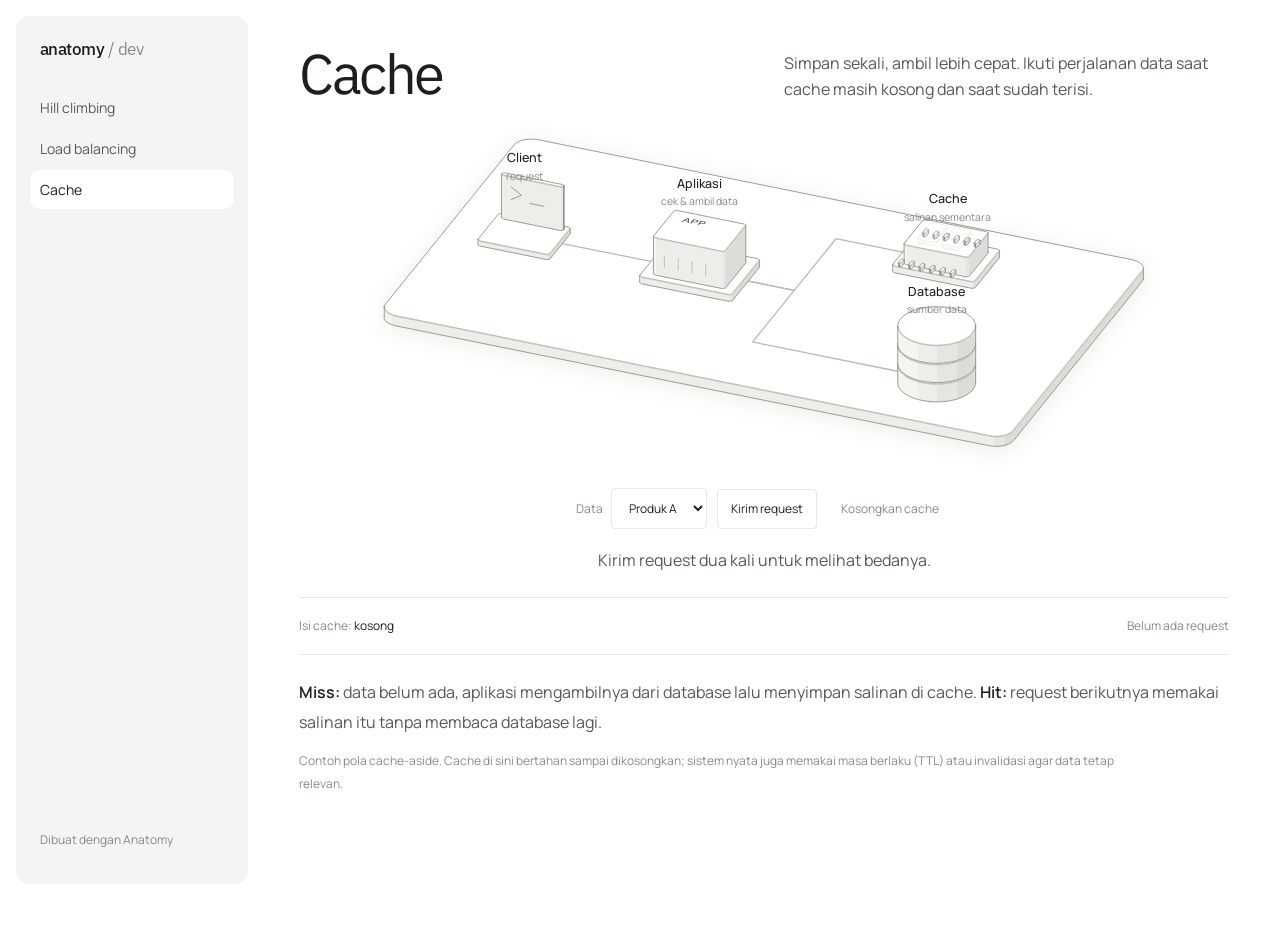
==== cache/index.html @ afdd45c0 "Drop the arrow from the Anatomy credit Co-Authored-By: Claude Opus 5.5 <noreply@anthropic.com> Claud" ====
<!doctype html><html lang="id"><head><meta charset="utf-8"><meta name="viewport" content="width=device-width, initial-scale=1"><title>Cache — Anatomy Dev</title><style>
.iso{
  --anatomy-page:#0b0b0b;--anatomy-card:#131313;--anatomy-text:#a3a3a3;--anatomy-strong:#e6e6e6;--anatomy-muted:#6e6e6e;
  --anatomy-paper:#131313;--anatomy-face:#1b1b1b;--anatomy-top:#1c1c1c;
  --anatomy-shade-0:#0f0f0f;--anatomy-shade-1:#121212;--anatomy-shade-2:#151515;--anatomy-shade-3:#181818;
  --anatomy-lit-top:#262626;--anatomy-lit-shade:#1d1d1d;
  --anatomy-hi:#d4d4d4;--anatomy-mid:#6a6a6a;--anatomy-lo:#3e3e3e;--anatomy-faint:#2a2a2a;--anatomy-lit:#ffffff;
  --anatomy-halo:#050505;--anatomy-halo-opacity:.9;--anatomy-dot:#e6e6e6;
  --anatomy-red:#ff6b6b;--anatomy-green:#6be0a0;--anatomy-blue:#6b9bff;
  --anatomy-weight:.6px;--anatomy-ease:cubic-bezier(.32,.72,0,1);
  --anatomy-mono:ui-monospace,"SF Mono",Menlo,Consolas,monospace;
  --anatomy-lift:inset 0 1px 0 0 #ffffff0a,inset 0 0 0 1px #ffffff06,0 0 0 1px #00000026,0 1px 1px -.5px #00000014,0 3px 3px -1.5px #00000014,0 6px 6px -3px #00000014,0 12px 12px -6px #00000014;
}
.iso[data-theme="light"]{
  --anatomy-page:#f2f2ef;--anatomy-card:#fbfbfa;--anatomy-text:#57575a;--anatomy-strong:#18181a;--anatomy-muted:#8c8c90;
  --anatomy-paper:#fbfbfa;--anatomy-face:#ffffff;--anatomy-top:#ffffff;
  --anatomy-shade-0:#dcdcd9;--anatomy-shade-1:#e5e5e2;--anatomy-shade-2:#ededea;--anatomy-shade-3:#f4f4f1;
  --anatomy-lit-top:#ffffff;--anatomy-lit-shade:#eeeeeb;
  --anatomy-hi:#26262a;--anatomy-mid:#8a8a8f;--anatomy-lo:#b4b4b8;--anatomy-faint:#d4d4d6;--anatomy-lit:#000000;
  --anatomy-halo:#8a8a80;--anatomy-halo-opacity:.32;--anatomy-dot:#3a3a3e;
  --anatomy-red:#e5484d;--anatomy-green:#30a46c;--anatomy-blue:#3e63dd;
  --anatomy-lift:inset 0 1px 0 0 #ffffff,0 0 0 1px #0000000f,0 1px 1px -.5px #0000000a,0 3px 3px -1.5px #0000000a,0 6px 6px -3px #0000000a,0 12px 12px -6px #0000000a;
}
.iso-svg{display:block;width:100%;height:auto;overflow:visible}
.iso-svg path,.iso-svg circle{vector-effect:non-scaling-stroke}
.iso-fill{fill:var(--anatomy-paper);stroke:none}
.iso-solid[data-lit]>.iso-fill{fill:var(--anatomy-face)}
.iso-shade,.iso-top{stroke:none}
.iso-shade[data-shade="0"]{fill:var(--anatomy-shade-0)}
.iso-shade[data-shade="1"]{fill:var(--anatomy-shade-1)}
.iso-shade[data-shade="2"]{fill:var(--anatomy-shade-2)}
.iso-shade[data-shade="3"]{fill:var(--anatomy-shade-3)}
.iso-top{fill:var(--anatomy-top)}
.iso-solid[data-lit]>.iso-top{fill:var(--anatomy-lit-top)}
.iso-solid[data-lit]>.iso-shade{fill:var(--anatomy-lit-shade)}
.iso-solid[data-seamless]>.iso-shade,.iso-solid[data-seamless]>.iso-top{stroke-width:.4;stroke-linejoin:round}
.iso-solid[data-seamless]>.iso-shade[data-shade="0"]{stroke:var(--anatomy-shade-0)}
.iso-solid[data-seamless]>.iso-shade[data-shade="1"]{stroke:var(--anatomy-shade-1)}
.iso-solid[data-seamless]>.iso-shade[data-shade="2"]{stroke:var(--anatomy-shade-2)}
.iso-solid[data-seamless]>.iso-shade[data-shade="3"]{stroke:var(--anatomy-shade-3)}
.iso-solid[data-seamless]>.iso-top{stroke:var(--anatomy-top)}
.iso-solid[data-seamless][data-lit]>.iso-top{stroke:var(--anatomy-lit-top)}
.iso-solid[data-seamless][data-lit]>.iso-shade{stroke:var(--anatomy-lit-shade)}
.iso-solid[data-lit]>.iso-edge{stroke:var(--anatomy-lit)}
.iso-halo{fill:var(--anatomy-halo);stroke:none;filter:blur(9px);opacity:var(--anatomy-halo-opacity);transform:translateY(3px)}
.iso-line{fill:none;stroke:var(--anatomy-lo);stroke-width:var(--anatomy-weight);stroke-linecap:round;stroke-linejoin:round}
.iso-line[data-tone="hi"]{stroke:var(--anatomy-hi)}
.iso-line[data-tone="mid"]{stroke:var(--anatomy-mid)}
.iso-line[data-tone="lo"]{stroke:var(--anatomy-lo)}
.iso-line[data-tone="faint"]{stroke:var(--anatomy-faint)}
.iso-line[data-tone="lit"]{stroke:var(--anatomy-lit)}
.iso-line[data-tone="red"]{stroke:var(--anatomy-red)}
.iso-line[data-tone="green"]{stroke:var(--anatomy-green)}
.iso-line[data-tone="blue"]{stroke:var(--anatomy-blue)}
.iso-line[data-dotted]{stroke-dasharray:.01 3.5;stroke-width:1}
.iso-line[data-dashed]{stroke-dasharray:3 3}
.iso-line[data-flow]{stroke-dasharray:2 6}
.iso-wire-end{fill:var(--anatomy-paper);stroke:var(--anatomy-lo);stroke-width:var(--anatomy-weight)}
.iso-wire[data-tone="hi"] .iso-wire-end{stroke:var(--anatomy-hi)}
.iso-wire[data-tone="mid"] .iso-wire-end{stroke:var(--anatomy-mid)}
.iso-wire[data-tone="faint"] .iso-wire-end{stroke:var(--anatomy-faint)}
.iso-wire[data-tone="lit"] .iso-wire-end{stroke:var(--anatomy-lit)}
.iso-dots circle{fill:var(--anatomy-dot);stroke:none;opacity:.32}
.iso-dots[data-tone="hi"] circle{opacity:.85}
.iso-dots[data-tone="mid"] circle{opacity:.45}
.iso-dots[data-tone="lo"] circle{opacity:.22}
.iso-dots[data-tone="faint"] circle{opacity:.12}
.iso-face-text{fill:var(--anatomy-mid);font-family:var(--anatomy-mono);letter-spacing:.04em}
.iso-face-text[data-tone="hi"]{fill:var(--anatomy-hi)}
.iso-face-text[data-tone="lo"]{fill:var(--anatomy-lo)}
.iso-face-text[data-tone="faint"]{fill:var(--anatomy-faint)}
.tb-body{fill:var(--anatomy-shade-2);stroke:none}
.tb-shine{fill:var(--anatomy-top);stroke:none}
.tb-shade{fill:var(--anatomy-shade-0);stroke:none}
.tb-ring{fill:none;stroke:var(--anatomy-lo);stroke-width:.45;stroke-linecap:butt;stroke-linejoin:round}
.tb-ring[data-tone="mid"]{stroke:var(--anatomy-mid)}
.tb-ring[data-tone="faint"]{stroke:var(--anatomy-faint)}
.tb-ring[data-tone="hi"]{stroke:var(--anatomy-hi)}
@keyframes iso-flow{to{stroke-dashoffset:-32}}
@keyframes iso-pulse{0%,100%{opacity:.18}12%{opacity:1}40%{opacity:.18}}
.iso-line[data-flow]{animation:iso-flow 1600ms linear infinite}
.iso-dots circle[data-pulse]{animation:iso-pulse 1600ms steps(1,end) infinite;animation-delay:var(--pulse-at,0ms)}
.iso-figure{margin:32px 0 36px}
.iso-plate{position:relative;padding:52px 24px;border-radius:0;background:var(--anatomy-card);box-shadow:0 0 0 1px var(--anatomy-mid);--anatomy-paper:var(--anatomy-card)}
.iso-plate-corners{position:absolute;inset:18px 20px;pointer-events:none}
.iso-plate-corner{position:absolute;color:var(--anatomy-muted);font-family:var(--anatomy-mono);font-size:10.5px;line-height:1;letter-spacing:.04em;white-space:nowrap}
.iso-plate-corner[data-corner="fig"]{top:0;left:0;color:var(--anatomy-text)}
.iso-plate-corner[data-corner="title"]{top:0;right:0;text-transform:uppercase;letter-spacing:.1em}
.iso-plate-corner[data-corner="hint"]{bottom:0;left:0;text-transform:uppercase;letter-spacing:.1em}
.iso-plate-corner[data-corner="readout"]{right:0;bottom:0;color:var(--anatomy-text);font-variant-numeric:tabular-nums}
.iso-plate .iso-svg{margin:0 auto}
.iso-legend{display:grid;gap:8px;margin-top:12px;color:var(--anatomy-muted);font-size:13px;line-height:1.55}
.iso-keys{display:flex;flex-wrap:wrap;gap:6px 18px}
.iso-key{display:inline-flex;align-items:center;gap:7px}
.iso-swatch{width:16px;height:10px;flex:none;overflow:visible}
.iso-swatch path{fill:none;stroke:var(--anatomy-hi);stroke-width:1;vector-effect:non-scaling-stroke;stroke-linejoin:round;stroke-linecap:round}
.iso-swatch[data-mark="raised"] path,.iso-swatch[data-mark="flat"] path{stroke:var(--anatomy-mid)}
.iso-swatch[data-mark="lit"] path{stroke:var(--anatomy-lit)}
.iso-swatch[data-mark="dim"] path{stroke:var(--anatomy-lo)}
.iso-swatch[data-mark="dotted"] path{stroke-dasharray:.01 3;stroke-width:1.4}
.iso-swatch[data-mark="dashed"] path{stroke-dasharray:3 2.5}
.iso-swatch[data-mark="red"] path{stroke:var(--anatomy-red)}
.iso-swatch[data-mark="green"] path{stroke:var(--anatomy-green)}
.iso-swatch[data-mark="blue"] path{stroke:var(--anatomy-blue)}
.iso-swatch-crease{stroke:var(--anatomy-lo)!important}
@media (max-width:560px){.iso-plate{padding:48px 12px 70px}.iso-plate-corner[data-corner="hint"]{bottom:18px}}
@media (prefers-reduced-motion:reduce){.iso-line[data-flow],.iso-dots circle[data-pulse]{animation:none}}

*{box-sizing:border-box}
html{color-scheme:dark}
body[data-theme="light"]{color-scheme:light}
body{margin:0;background:var(--anatomy-page);color:var(--anatomy-text);font:14px/1.6 ui-sans-serif,system-ui,-apple-system,"Segoe UI",sans-serif;-webkit-font-smoothing:antialiased}
.iso-page{width:min(1120px,100% - 32px);margin:64px auto 96px}
</style><meta name="description" content="Ilustrasi interaktif cache hit dan cache miss menggunakan Anatomy."></head><body class="iso" data-theme="light"><main class="iso-page"><style>
@import url('https://fonts.googleapis.com/css2?family=IBM+Plex+Sans:wght@400;500&family=IBM+Plex+Mono:wght@400&family=Manrope:wght@400;500;600&display=swap');
:root{--heading:'IBM Plex Sans',sans-serif;--body:'Manrope',sans-serif;--mono:'IBM Plex Mono',ui-monospace,monospace;--accent:#b85b39;--gutter:clamp(16px,4vw,56px);--radius:14px}
body.iso{font:400 16px/1.65 var(--body)}
.iso[data-theme="light"]{--anatomy-page:#fff;--anatomy-strong:#1d1f1c;--anatomy-text:#555a54;--anatomy-muted:#868b84;--anatomy-card:#fff;--anatomy-paper:#fff;--anatomy-top:#fff;--anatomy-mid:#879181;--anatomy-hi:#3f4a3b;--anatomy-lo:#b5bdb0;--anatomy-faint:#e7e9e4;--surface:#f4f5f2}
.iso[data-theme="dark"]{--anatomy-page:#0e0f0e;--anatomy-card:#0e0f0e;--anatomy-paper:#0e0f0e;--anatomy-faint:#242624;--surface:#181a18}
.iso-page{width:100%;margin:0;padding:16px var(--gutter) var(--gutter) 16px;display:grid;grid-template-columns:232px minmax(0,1fr);column-gap:var(--gutter);align-content:start}
.iso-page>*{grid-column:2;min-width:0}
.site-header{grid-column:1;grid-row:1/span 20;align-self:start;position:sticky;top:16px;height:calc(100vh - 32px);display:flex;flex-direction:column;gap:28px;padding:22px 14px;border-radius:var(--radius);background:var(--surface)}
.brand{padding:0 10px;color:var(--anatomy-strong);text-decoration:none;font:500 17px var(--heading);letter-spacing:-.03em;white-space:nowrap}
.brand span{font-weight:400;color:var(--anatomy-muted)}
.iso-nav{display:flex;flex-direction:column;gap:2px}
.nav-title{margin:0 0 6px;padding:0 10px;font-size:12px;color:var(--anatomy-muted)}
.iso-nav a{display:block;padding:8px 10px;border-radius:9px;color:var(--anatomy-text);font-size:14px;text-decoration:none}
.iso-nav a:hover{color:var(--anatomy-strong)}
.iso-nav a[aria-current="page"]{background:var(--anatomy-page);color:var(--anatomy-strong)}
.side-foot{margin-top:auto;padding:0 10px;font-size:12px;color:var(--anatomy-muted)}.side-foot a{text-decoration:none}.side-foot a:hover{color:var(--anatomy-strong)}
.page-intro{display:grid;grid-template-columns:minmax(0,1fr) minmax(0,1fr);gap:40px;align-items:end;padding:28px 0 8px}
.iso-page h1{margin:0;color:var(--anatomy-strong);font:400 clamp(34px,4.4vw,56px)/1.05 var(--heading);letter-spacing:-.045em}
.intro-copy{margin:0;max-width:46ch;justify-self:end;color:var(--anatomy-text)}
.iso{--anatomy-weight:.85px}.iso-halo{filter:blur(10px);opacity:.16}
.site-footer{height:24px}
a{color:inherit}button,select,input{font:inherit}button,a,select,input{touch-action:manipulation}
:focus-visible{outline:2px solid var(--accent);outline-offset:4px}
@media(max-width:900px){.iso-page{display:block;padding:12px var(--gutter) var(--gutter)}.site-header{position:static;height:auto;flex-direction:row;align-items:center;justify-content:space-between;gap:12px;padding:8px 8px 8px 4px}.iso-nav{flex-direction:row}.nav-title,.side-foot{display:none}.iso-nav a{padding:7px 10px;font-size:13px}}
@media(max-width:480px){.site-header{flex-wrap:wrap;row-gap:8px}.iso-nav{flex-wrap:wrap}.iso-nav a{font-size:12px;padding:7px 8px}}
@media(max-width:760px){.page-intro{grid-template-columns:1fr;gap:14px;padding-top:28px}.intro-copy{justify-self:start}}
</style><link rel="stylesheet" href="/cache/style.css"><header class="site-header"><a class="brand" href="/" aria-label="Anatomy Dev beranda">anatomy<span> / dev</span></a><nav class="iso-nav" aria-label="Pilih ilustrasi"><a href="/">Hill climbing</a><a href="/load-balancer">Load balancing</a><a href="/cache" aria-current="page">Cache</a></nav><p class="side-foot"><a href="https://github.com/wheresryan22/anatomy" target="_blank" rel="noreferrer">Dibuat dengan Anatomy</a></p></header><section class="page-intro"><h1>Cache</h1><p class="intro-copy">Simpan sekali, ambil lebih cepat. Ikuti perjalanan data saat cache masih kosong dan saat sudah terisi.</p></section><section class="cache-demo" aria-label="Simulasi cache"><div class="cache-figure"><svg xmlns="http://www.w3.org/2000/svg" class="iso-svg" viewBox="0 0 920 360" role="img" aria-label="Client mengirim request ke aplikasi. Aplikasi memeriksa cache; saat miss, data diambil dari database lalu salinannya disimpan di cache."><path class="iso-halo" d="M96 194.3L96.3 192.5L97.3 190.9L220.6 38.2L222.2 36.7L224.4 35.3L227.1 34.2L230.1 33.4L233.4 32.9L236.9 32.7L240.4 32.8L243.7 33.3L812.9 148.3L816 149.1L818.7 150.2L821 151.6L822.6 153.1L823.7 154.8L824 156.5L824 165.7L823.7 167.5L822.7 169.1L699.4 321.8L697.8 323.3L695.6 324.7L692.9 325.8L689.9 326.6L686.6 327.1L683.1 327.3L679.6 327.2L676.3 326.7L107.1 211.7L104 210.9L101.3 209.8L99 208.4L97.4 206.9L96.3 205.2L96 203.5Z"/><g class="iso-solid"><path class="iso-fill" d="M96.1 193.1L97.3 190.9L220.6 38.2L222.9 36.2L226.1 34.6L230.1 33.4L234.6 32.8L239.2 32.8L243.7 33.3L812.9 148.3L817 149.5L820.3 151.1L822.6 153.1L823.9 155.3L823.9 157.6L823.9 166.9L822.7 169.1L699.4 321.8L697.1 323.8L693.9 325.4L689.9 326.6L685.4 327.2L680.8 327.2L676.3 326.7L107.1 211.7L103 210.5L99.7 208.9L97.4 206.9L96.1 204.7L96.1 202.4Z"/><path class="iso-shade" data-shade="0" d="M823.9 166.9L822.7 169.1L822.7 159.9L823.9 157.6ZM822.7 169.1L699.4 321.8L699.4 312.5L822.7 159.9ZM699.4 321.8L697.1 323.8L697.1 314.5L699.4 312.5ZM697.1 323.8L693.9 325.4L693.9 316.2L697.1 314.5ZM693.9 325.4L689.9 326.6L689.9 317.4L693.9 316.2Z"/><path class="iso-shade" data-shade="1" d="M689.9 326.6L685.4 327.2L685.4 318L689.9 317.4ZM685.4 327.2L680.8 327.2L680.8 318L685.4 318Z"/><path class="iso-shade" data-shade="2" d="M680.8 327.2L676.3 326.7L676.3 317.4L680.8 318ZM676.3 326.7L107.1 211.7L107.1 202.4L676.3 317.4ZM107.1 211.7L103 210.5L103 201.3L107.1 202.4Z"/><path class="iso-shade" data-shade="3" d="M103 210.5L99.7 208.9L99.7 199.7L103 201.3ZM99.7 208.9L97.4 206.9L97.4 197.7L99.7 199.7ZM97.4 206.9L96.1 204.7L96.1 195.4L97.4 197.7ZM96.1 204.7L96.1 202.4L96.1 193.1L96.1 195.4Z"/><path class="iso-top" d="M812.9 148.3L817 149.5L820.3 151.1L822.6 153.1L823.9 155.3L823.9 157.6L822.7 159.9L699.4 312.5L697.1 314.5L693.9 316.2L689.9 317.4L685.4 318L680.8 318L676.3 317.4L107.1 202.4L103 201.3L99.7 199.7L97.4 197.7L96.1 195.4L96.1 193.1L97.3 190.9L220.6 38.2L222.9 36.2L226.1 34.6L230.1 33.4L234.6 32.8L239.2 32.8L243.7 33.3Z"/><path class="iso-line iso-crease" data-tone="lo" d="M823.9 157.6L822.7 159.9L699.4 312.5L697.1 314.5L693.9 316.2L689.9 317.4L685.4 318L680.8 318L676.3 317.4L107.1 202.4L103 201.3L99.7 199.7L97.4 197.7L96.1 195.4L96.1 193.1"/><path class="iso-line iso-bevel" data-tone="lo" d="M823.9 157.6L821.7 159.7L698.5 312.3L696.3 314.2L693.2 315.8L689.5 316.9L685.3 317.5L680.9 317.5L676.6 316.9L107.5 202L103.7 200.9L100.6 199.3L98.4 197.5L97.2 195.4L96.1 193.1"/><path class="iso-line iso-edge" data-tone="mid" d="M96.1 193.1L97.3 190.9L220.6 38.2L222.9 36.2L226.1 34.6L230.1 33.4L234.6 32.8L239.2 32.8L243.7 33.3L812.9 148.3L817 149.5L820.3 151.1L822.6 153.1L823.9 155.3L823.9 157.6M823.9 166.9L822.7 169.1L699.4 321.8L697.1 323.8L693.9 325.4L689.9 326.6L685.4 327.2L680.8 327.2L676.3 326.7L107.1 211.7L103 210.5L99.7 208.9L97.4 206.9L96.1 204.7L96.1 202.4M823.9 157.6L823.9 166.9M96.1 193.1L96.1 202.4"/></g><path id="path-0" d="M263.2 132.1L358.9 151.4" class="route"/><path id="path-1" d="M439.7 167.7L489.2 177.7L529.2 128.2L595.2 141.6" class="route"/><path id="path-2" d="M439.7 167.7L489.2 177.7L449.2 227.2L589.4 255.5" class="route"/><g class="iso-solid"><path class="iso-fill" d="M186 128.9L186.2 128.4L204.9 105.3L205.4 104.8L206.3 104.5L207.3 104.2L208.4 104.2L209.5 104.3L272.2 117L273.2 117.3L273.9 117.7L274.3 118.2L274.4 118.8L274.4 123.4L274.2 123.9L255.5 147L254.9 147.5L254.1 147.9L253.1 148.1L252 148.1L250.9 148L188.2 135.3L187.2 135.1L186.5 134.6L186.1 134.1L186 133.6Z"/><path class="iso-shade" data-shade="0" d="M274.4 123.4L274.2 123.9L274.2 119.3L274.4 118.8ZM274.2 123.9L255.5 147L255.5 142.4L274.2 119.3ZM255.5 147L254.9 147.5L254.9 142.9L255.5 142.4ZM254.9 147.5L254.1 147.9L254.1 143.2L254.9 142.9Z"/><path class="iso-shade" data-shade="1" d="M254.1 147.9L253.1 148.1L253.1 143.5L254.1 143.2ZM253.1 148.1L252 148.1L252 143.5L253.1 143.5Z"/><path class="iso-shade" data-shade="2" d="M252 148.1L250.9 148L250.9 143.4L252 143.5ZM250.9 148L188.2 135.3L188.2 130.7L250.9 143.4Z"/><path class="iso-shade" data-shade="3" d="M188.2 135.3L187.2 135.1L187.2 130.4L188.2 130.7ZM187.2 135.1L186.5 134.6L186.5 130L187.2 130.4ZM186.5 134.6L186.1 134.1L186.1 129.5L186.5 130ZM186.1 134.1L186 133.6L186 128.9L186.1 129.5Z"/><path class="iso-top" d="M272.2 117L273.2 117.3L273.9 117.7L274.3 118.2L274.4 118.8L274.2 119.3L255.5 142.4L254.9 142.9L254.1 143.2L253.1 143.5L252 143.5L250.9 143.4L188.2 130.7L187.2 130.4L186.5 130L186.1 129.5L186 128.9L186.2 128.4L204.9 105.3L205.4 104.8L206.3 104.5L207.3 104.2L208.4 104.2L209.5 104.3Z"/><path class="iso-line iso-crease" data-tone="lo" d="M274.4 118.8L274.2 119.3L255.5 142.4L254.9 142.9L254.1 143.2L253.1 143.5L252 143.5L250.9 143.4L188.2 130.7L187.2 130.4L186.5 130L186.1 129.5L186 128.9"/><path class="iso-line iso-bevel" data-tone="lo" d="M274.4 118.8L273.3 119.2L254.7 142.2L254.2 142.6L253.6 142.9L252.8 143L252 143.1L251.1 143L188.6 130.3L187.8 130.1L187.2 129.8L186.9 129.4L186 128.9"/><path class="iso-line iso-edge" data-tone="mid" d="M186 128.9L186.2 128.4L204.9 105.3L205.4 104.8L206.3 104.5L207.3 104.2L208.4 104.2L209.5 104.3L272.2 117L273.2 117.3L273.9 117.7L274.3 118.2L274.4 118.8M274.4 123.4L274.2 123.9L255.5 147L254.9 147.5L254.1 147.9L253.1 148.1L252 148.1L250.9 148L188.2 135.3L187.2 135.1L186.5 134.6L186.1 134.1L186 133.6M274.4 118.8L274.4 123.4M186 128.9L186 133.6"/></g><g class="iso-solid"><path class="iso-fill" d="M208.6 66.3L208.8 65.9L209.3 65.6L209.9 65.3L210.6 65.1L211.5 65.1L212.3 65.2L266.7 76.2L267.5 76.4L268 76.7L268.3 77.1L268.4 77.5L268.4 119.1L268.2 119.5L267.8 119.9L267.2 120.2L266.4 120.3L265.6 120.4L264.7 120.3L210.3 109.3L209.6 109.1L209 108.7L208.7 108.4L208.6 107.9Z"/><path class="iso-shade" data-shade="0" d="M268.4 119.1L268.2 119.5L268.2 77.9L268.4 77.5ZM268.2 119.5L267.8 119.9L267.8 78.3L268.2 77.9ZM267.8 119.9L267.2 120.2L267.2 78.6L267.8 78.3Z"/><path class="iso-shade" data-shade="1" d="M267.2 120.2L266.4 120.3L266.4 78.7L267.2 78.6ZM266.4 120.3L265.6 120.4L265.6 78.8L266.4 78.7Z"/><path class="iso-shade" data-shade="2" d="M265.6 120.4L264.7 120.3L264.7 78.7L265.6 78.8ZM264.7 120.3L210.3 109.3L210.3 67.7L264.7 78.7Z"/><path class="iso-shade" data-shade="3" d="M210.3 109.3L209.6 109.1L209.6 67.5L210.3 67.7ZM209.6 109.1L209 108.7L209 67.1L209.6 67.5ZM209 108.7L208.7 108.4L208.7 66.8L209 67.1ZM208.7 108.4L208.6 107.9L208.6 66.3L208.7 66.8Z"/><path class="iso-top" d="M266.7 76.2L267.5 76.4L268 76.7L268.3 77.1L268.4 77.5L268.2 77.9L268.2 77.9L267.8 78.3L267.2 78.6L266.4 78.7L265.6 78.8L264.7 78.7L210.3 67.7L209.6 67.5L209 67.1L208.7 66.8L208.6 66.3L208.8 65.9L208.8 65.9L209.3 65.6L209.9 65.3L210.6 65.1L211.5 65.1L212.3 65.2Z"/><path class="iso-line iso-crease" data-tone="lo" d="M268.4 77.5L268.2 77.9M268.2 77.9L267.8 78.3L267.2 78.6L266.4 78.7L265.6 78.8L264.7 78.7L210.3 67.7L209.6 67.5L209 67.1L208.7 66.8L208.6 66.3"/><path class="iso-line iso-bevel" data-tone="lo" d="M268.4 77.5L268.2 77.9M268.2 77.9L267.1 78L266.7 78.2L266.2 78.3L265.6 78.3L265 78.2L210.7 67.3L210.2 67.1L209.8 66.9L209.6 66.6L208.6 66.3"/><path class="iso-line iso-edge" data-tone="mid" d="M268.2 77.9L268.2 77.9M208.6 66.3L208.8 65.9L208.8 65.9L209.3 65.6L209.9 65.3L210.6 65.1L211.5 65.1L212.3 65.2L266.7 76.2L267.5 76.4L268 76.7L268.3 77.1L268.4 77.5M268.4 119.1L268.2 119.5M268.2 119.5L267.8 119.9L267.2 120.2L266.4 120.3L265.6 120.4L264.7 120.3L210.3 109.3L209.6 109.1L209 108.7L208.7 108.4L208.6 107.9M268.4 77.5L268.4 119.1M268.2 77.9L268.2 119.5M268.2 77.9L268.2 119.5M208.6 66.3L208.6 107.9"/></g><path class="iso-line" data-tone="mid" d="M217.7 78.4L227.6 86.6L217.7 90.7"/><path class="iso-line" data-tone="mid" d="M235.9 94.4L249.1 97.1"/><text x="230.18465714645484" y="54.50417423173623" class="label" text-anchor="middle">Client</text><text x="230.18465714645484" y="71.50417423173623" class="sub" text-anchor="middle">request</text><g class="iso-solid"><path class="iso-fill" d="M341 163.5L341.3 163L366.6 131.6L367.2 131.2L368 130.8L369 130.6L370.1 130.5L371.2 130.6L453.7 147.3L454.7 147.6L455.4 148L455.8 148.5L455.9 149.1L455.9 155.2L455.7 155.8L430.3 187.1L429.8 187.6L428.9 188L427.9 188.2L426.8 188.2L425.7 188.1L343.2 171.5L342.3 171.2L341.5 170.8L341.1 170.2L341 169.7Z"/><path class="iso-shade" data-shade="0" d="M455.9 155.2L455.7 155.8L455.7 149.6L455.9 149.1ZM455.7 155.8L430.3 187.1L430.3 181L455.7 149.6ZM430.3 187.1L429.8 187.6L429.8 181.5L430.3 181ZM429.8 187.6L428.9 188L428.9 181.8L429.8 181.5Z"/><path class="iso-shade" data-shade="1" d="M428.9 188L427.9 188.2L427.9 182L428.9 181.8ZM427.9 188.2L426.8 188.2L426.8 182.1L427.9 182Z"/><path class="iso-shade" data-shade="2" d="M426.8 188.2L425.7 188.1L425.7 182L426.8 182.1ZM425.7 188.1L343.2 171.5L343.2 165.3L425.7 182Z"/><path class="iso-shade" data-shade="3" d="M343.2 171.5L342.3 171.2L342.3 165L343.2 165.3ZM342.3 171.2L341.5 170.8L341.5 164.6L342.3 165ZM341.5 170.8L341.1 170.2L341.1 164.1L341.5 164.6ZM341.1 170.2L341 169.7L341 163.5L341.1 164.1Z"/><path class="iso-top" d="M453.7 147.3L454.7 147.6L455.4 148L455.8 148.5L455.9 149.1L455.7 149.6L430.3 181L429.8 181.5L428.9 181.8L427.9 182L426.8 182.1L425.7 182L343.2 165.3L342.3 165L341.5 164.6L341.1 164.1L341 163.5L341.3 163L366.6 131.6L367.2 131.2L368 130.8L369 130.6L370.1 130.5L371.2 130.6Z"/><path class="iso-line iso-crease" data-tone="lo" d="M455.9 149.1L455.7 149.6L430.3 181L429.8 181.5L428.9 181.8L427.9 182L426.8 182.1L425.7 182L343.2 165.3L342.3 165L341.5 164.6L341.1 164.1L341 163.5"/><path class="iso-line iso-bevel" data-tone="lo" d="M455.9 149.1L454.8 149.5L429.5 180.8L429.1 181.2L428.5 181.4L427.7 181.6L426.9 181.6L426 181.5L343.6 164.9L342.8 164.7L342.3 164.4L342 164L341 163.5"/><path class="iso-line iso-edge" data-tone="mid" d="M341 163.5L341.3 163L366.6 131.6L367.2 131.2L368 130.8L369 130.6L370.1 130.5L371.2 130.6L453.7 147.3L454.7 147.6L455.4 148L455.8 148.5L455.9 149.1M455.9 155.2L455.7 155.8L430.3 187.1L429.8 187.6L428.9 188L427.9 188.2L426.8 188.2L425.7 188.1L343.2 171.5L342.3 171.2L341.5 170.8L341.1 170.2L341 169.7M455.9 149.1L455.9 155.2M341 163.5L341 169.7"/></g><g class="iso-solid"><path class="iso-fill" d="M354.2 126L354.5 125.4L373.2 102.3L373.7 101.8L374.6 101.5L375.6 101.3L376.7 101.2L377.8 101.3L440.5 114L441.4 114.3L442.2 114.7L442.6 115.2L442.7 115.8L442.7 151.2L442.4 151.8L423.8 174.9L423.2 175.3L422.4 175.7L421.3 175.9L420.2 176L419.1 175.8L356.5 163.2L355.5 162.9L354.8 162.5L354.3 161.9L354.2 161.4Z"/><path class="iso-shade" data-shade="0" d="M442.7 151.2L442.4 151.8L442.4 116.3L442.7 115.8ZM442.4 151.8L423.8 174.9L423.8 139.4L442.4 116.3ZM423.8 174.9L423.2 175.3L423.2 139.9L423.8 139.4ZM423.2 175.3L422.4 175.7L422.4 140.2L423.2 139.9Z"/><path class="iso-shade" data-shade="1" d="M422.4 175.7L421.3 175.9L421.3 140.5L422.4 140.2ZM421.3 175.9L420.2 176L420.2 140.5L421.3 140.5Z"/><path class="iso-shade" data-shade="2" d="M420.2 176L419.1 175.8L419.1 140.4L420.2 140.5ZM419.1 175.8L356.5 163.2L356.5 127.7L419.1 140.4Z"/><path class="iso-shade" data-shade="3" d="M356.5 163.2L355.5 162.9L355.5 127.4L356.5 127.7ZM355.5 162.9L354.8 162.5L354.8 127L355.5 127.4ZM354.8 162.5L354.3 161.9L354.3 126.5L354.8 127ZM354.3 161.9L354.2 161.4L354.2 126L354.3 126.5Z"/><path class="iso-top" d="M440.5 114L441.4 114.3L442.2 114.7L442.6 115.2L442.7 115.8L442.4 116.3L423.8 139.4L423.2 139.9L422.4 140.2L421.3 140.5L420.2 140.5L419.1 140.4L356.5 127.7L355.5 127.4L354.8 127L354.3 126.5L354.2 126L354.5 125.4L373.2 102.3L373.7 101.8L374.6 101.5L375.6 101.3L376.7 101.2L377.8 101.3Z"/><path class="iso-line iso-crease" data-tone="lo" d="M442.7 115.8L442.4 116.3L423.8 139.4L423.2 139.9L422.4 140.2L421.3 140.5L420.2 140.5L419.1 140.4L356.5 127.7L355.5 127.4L354.8 127L354.3 126.5L354.2 126"/><path class="iso-line iso-bevel" data-tone="lo" d="M442.7 115.8L441.6 116.2L423 139.2L422.5 139.6L421.9 139.9L421.1 140L420.3 140.1L419.4 140L356.9 127.3L356.1 127.1L355.5 126.8L355.2 126.4L354.2 126"/><path class="iso-line iso-edge" data-tone="mid" d="M354.2 126L354.5 125.4L373.2 102.3L373.7 101.8L374.6 101.5L375.6 101.3L376.7 101.2L377.8 101.3L440.5 114L441.4 114.3L442.2 114.7L442.6 115.2L442.7 115.8M442.7 151.2L442.4 151.8L423.8 174.9L423.2 175.3L422.4 175.7L421.3 175.9L420.2 176L419.1 175.8L356.5 163.2L355.5 162.9L354.8 162.5L354.3 161.9L354.2 161.4M442.7 115.8L442.7 151.2M354.2 126L354.2 161.4"/></g><text class="iso-face-text" data-tone="hi" transform="matrix(1.65 0.333 -0.667 0.825 381.017 111.578)" font-size="7" text-anchor="start">APP</text><path class="iso-line" data-tone="lo" d="M364.7 155.6L364.7 144.8"/><path class="iso-line" data-tone="lo" d="M377.9 158.3L377.9 147.5"/><path class="iso-line" data-tone="lo" d="M391.1 160.9L391.1 150.1"/><path class="iso-line" data-tone="lo" d="M404.3 163.6L404.3 152.8"/><text x="398.46537314892987" y="79.25316403293624" class="label" text-anchor="middle">Aplikasi</text><text x="398.46537314892987" y="96.25316403293624" class="sub" text-anchor="middle">cek & ambil data</text><g class="iso-solid"><path class="iso-fill" d="M583.6 153L583.9 152.5L606.5 124.4L607.1 124L607.9 123.6L609 123.4L610.1 123.3L611.2 123.5L683.7 138.1L684.7 138.4L685.4 138.8L685.9 139.3L686 139.9L686 146.1L685.7 146.6L663.1 174.7L662.5 175.1L661.6 175.5L660.6 175.7L659.5 175.8L658.4 175.6L585.8 161L584.9 160.7L584.1 160.3L583.7 159.8L583.6 159.2Z"/><path class="iso-shade" data-shade="0" d="M686 146.1L685.7 146.6L685.7 140.4L686 139.9ZM685.7 146.6L663.1 174.7L663.1 168.5L685.7 140.4ZM663.1 174.7L662.5 175.1L662.5 169L663.1 168.5ZM662.5 175.1L661.6 175.5L661.6 169.3L662.5 169Z"/><path class="iso-shade" data-shade="1" d="M661.6 175.5L660.6 175.7L660.6 169.6L661.6 169.3ZM660.6 175.7L659.5 175.8L659.5 169.6L660.6 169.6Z"/><path class="iso-shade" data-shade="2" d="M659.5 175.8L658.4 175.6L658.4 169.5L659.5 169.6ZM658.4 175.6L585.8 161L585.8 154.8L658.4 169.5Z"/><path class="iso-shade" data-shade="3" d="M585.8 161L584.9 160.7L584.9 154.5L585.8 154.8ZM584.9 160.7L584.1 160.3L584.1 154.1L584.9 154.5ZM584.1 160.3L583.7 159.8L583.7 153.6L584.1 154.1ZM583.7 159.8L583.6 159.2L583.6 153L583.7 153.6Z"/><path class="iso-top" d="M683.7 138.1L684.7 138.4L685.4 138.8L685.9 139.3L686 139.9L685.7 140.4L663.1 168.5L662.5 169L661.6 169.3L660.6 169.6L659.5 169.6L658.4 169.5L585.8 154.8L584.9 154.5L584.1 154.1L583.7 153.6L583.6 153L583.9 152.5L606.5 124.4L607.1 124L607.9 123.6L609 123.4L610.1 123.3L611.2 123.5Z"/><path class="iso-line iso-crease" data-tone="lo" d="M686 139.9L685.7 140.4L663.1 168.5L662.5 169L661.6 169.3L660.6 169.6L659.5 169.6L658.4 169.5L585.8 154.8L584.9 154.5L584.1 154.1L583.7 153.6L583.6 153"/><path class="iso-line iso-bevel" data-tone="lo" d="M686 139.9L684.9 140.3L662.3 168.3L661.8 168.7L661.2 169L660.4 169.1L659.6 169.2L658.7 169.1L586.2 154.4L585.4 154.2L584.9 153.9L584.6 153.5L583.6 153"/><path class="iso-line iso-edge" data-tone="mid" d="M583.6 153L583.9 152.5L606.5 124.4L607.1 124L607.9 123.6L609 123.4L610.1 123.3L611.2 123.5L683.7 138.1L684.7 138.4L685.4 138.8L685.9 139.3L686 139.9M686 146.1L685.7 146.6L663.1 174.7L662.5 175.1L661.6 175.5L660.6 175.7L659.5 175.8L658.4 175.6L585.8 161L584.9 160.7L584.1 160.3L583.7 159.8L583.6 159.2M686 139.9L686 146.1M583.6 153L583.6 159.2"/></g><g class="iso-solid"><path class="iso-fill" d="M594.5 132.9L594.8 132.4L612.1 110.9L612.7 110.4L613.5 110.1L614.5 109.9L615.7 109.8L616.7 109.9L672.8 121.3L673.8 121.6L674.5 122L675 122.5L675 123L675 141.5L674.8 142.1L657.5 163.5L656.9 164L656.1 164.4L655 164.6L653.9 164.6L652.8 164.5L596.7 153.2L595.8 152.9L595.1 152.5L594.6 152L594.5 151.4Z"/><path class="iso-shade" data-shade="0" d="M675 141.5L674.8 142.1L674.8 123.6L675 123ZM674.8 142.1L657.5 163.5L657.5 145L674.8 123.6ZM657.5 163.5L656.9 164L656.9 145.5L657.5 145ZM656.9 164L656.1 164.4L656.1 145.9L656.9 145.5Z"/><path class="iso-shade" data-shade="1" d="M656.1 164.4L655 164.6L655 146.1L656.1 145.9ZM655 164.6L653.9 164.6L653.9 146.1L655 146.1Z"/><path class="iso-shade" data-shade="2" d="M653.9 164.6L652.8 164.5L652.8 146L653.9 146.1ZM652.8 164.5L596.7 153.2L596.7 134.7L652.8 146Z"/><path class="iso-shade" data-shade="3" d="M596.7 153.2L595.8 152.9L595.8 134.4L596.7 134.7ZM595.8 152.9L595.1 152.5L595.1 134L595.8 134.4ZM595.1 152.5L594.6 152L594.6 133.5L595.1 134ZM594.6 152L594.5 151.4L594.5 132.9L594.6 133.5Z"/><path class="iso-top" d="M672.8 121.3L673.8 121.6L674.5 122L675 122.5L675 123L674.8 123.6L657.5 145L656.9 145.5L656.1 145.9L655 146.1L653.9 146.1L652.8 146L596.7 134.7L595.8 134.4L595.1 134L594.6 133.5L594.5 132.9L594.8 132.4L612.1 110.9L612.7 110.4L613.5 110.1L614.5 109.9L615.7 109.8L616.7 109.9Z"/><path class="iso-line iso-crease" data-tone="lo" d="M675 123L674.8 123.6L657.5 145L656.9 145.5L656.1 145.9L655 146.1L653.9 146.1L652.8 146L596.7 134.7L595.8 134.4L595.1 134L594.6 133.5L594.5 132.9"/><path class="iso-line iso-bevel" data-tone="lo" d="M675 123L674 123.5L656.7 144.8L656.2 145.2L655.6 145.5L654.8 145.7L654 145.7L653.1 145.6L597.1 134.3L596.4 134.1L595.8 133.7L595.5 133.4L594.5 132.9"/><path class="iso-line iso-edge" data-tone="mid" d="M594.5 132.9L594.8 132.4L612.1 110.9L612.7 110.4L613.5 110.1L614.5 109.9L615.7 109.8L616.7 109.9L672.8 121.3L673.8 121.6L674.5 122L675 122.5L675 123M675 141.5L674.8 142.1L657.5 163.5L656.9 164L656.1 164.4L655 164.6L653.9 164.6L652.8 164.5L596.7 153.2L595.8 152.9L595.1 152.5L594.6 152L594.5 151.4M675 123L675 141.5M594.5 132.9L594.5 151.4"/></g><g class="iso-solid"><path class="iso-fill" d="M612.3 122.3L612.5 122L614.5 119.5L614.7 119.3L615.2 119.1L615.7 119L616.2 119L616.8 119L617.2 119.2L617.6 119.4L617.8 119.6L617.9 119.9L617.9 123L617.8 123.3L615.8 125.7L615.5 126L615 126.2L614.5 126.3L614 126.3L613.4 126.2L613 126.1L612.6 125.9L612.4 125.6L612.3 125.3Z"/><path class="iso-shade" data-shade="0" d="M617.9 123L617.8 123.3L617.8 120.2L617.9 119.9ZM617.8 123.3L615.8 125.7L615.8 122.6L617.8 120.2ZM615.8 125.7L615.5 126L615.5 122.9L615.8 122.6ZM615.5 126L615 126.2L615 123.1L615.5 122.9Z"/><path class="iso-shade" data-shade="1" d="M615 126.2L614.5 126.3L614.5 123.2L615 123.1ZM614.5 126.3L614 126.3L614 123.2L614.5 123.2Z"/><path class="iso-shade" data-shade="2" d="M614 126.3L613.4 126.2L613.4 123.1L614 123.2Z"/><path class="iso-shade" data-shade="3" d="M613.4 126.2L613 126.1L613 123L613.4 123.1ZM613 126.1L612.6 125.9L612.6 122.8L613 123ZM612.6 125.9L612.4 125.6L612.4 122.5L612.6 122.8ZM612.4 125.6L612.3 125.3L612.3 122.3L612.4 122.5Z"/><path class="iso-top" d="M616.8 119L617.2 119.2L617.6 119.4L617.8 119.6L617.9 119.9L617.8 120.2L615.8 122.6L615.5 122.9L615 123.1L614.5 123.2L614 123.2L613.4 123.1L613.4 123.1L613 123L612.6 122.8L612.4 122.5L612.3 122.3L612.5 122L614.5 119.5L614.7 119.3L615.2 119.1L615.7 119L616.2 119L616.8 119Z"/><path class="iso-line iso-crease" data-tone="lo" d="M617.9 119.9L617.8 120.2L615.8 122.6L615.5 122.9L615 123.1L614.5 123.2L614 123.2L613.4 123.1M613.4 123.1L613 123L612.6 122.8L612.4 122.5L612.3 122.3"/><path class="iso-line iso-bevel" data-tone="lo" d="M617.9 119.9L616.9 120L615 122.4L614.8 122.6L614.6 122.7L614.3 122.7L614 122.8L613.4 123.1M613.4 123.1L613.5 122.7L613.4 122.6L613.2 122.4L612.3 122.3"/><path class="iso-line iso-edge" data-tone="mid" d="M613.4 123.1L613.4 123.1M612.3 122.3L612.5 122L614.5 119.5L614.7 119.3L615.2 119.1L615.7 119L616.2 119L616.8 119L616.8 119L617.2 119.2L617.6 119.4L617.8 119.6L617.9 119.9M617.9 123L617.8 123.3L615.8 125.7L615.5 126L615 126.2L614.5 126.3L614 126.3L613.4 126.2M613.4 126.2L613 126.1L612.6 125.9L612.4 125.6L612.3 125.3M617.9 119.9L617.9 123M613.4 123.1L613.4 126.2M613.4 123.1L613.4 126.2M612.3 122.3L612.3 125.3"/></g><g class="iso-solid"><path class="iso-fill" d="M589 151.1L589.1 150.9L591.1 148.4L591.4 148.1L591.8 148L592.3 147.8L592.9 147.8L593.4 147.9L593.9 148L594.3 148.2L594.5 148.5L594.6 148.8L594.6 151.9L594.4 152.1L592.4 154.6L592.1 154.8L591.7 155L591.2 155.1L590.7 155.2L590.1 155.1L589.6 155L589.3 154.7L589 154.5L589 154.2Z"/><path class="iso-shade" data-shade="0" d="M594.6 151.9L594.4 152.1L594.4 149L594.6 148.8ZM594.4 152.1L592.4 154.6L592.4 151.5L594.4 149ZM592.4 154.6L592.1 154.8L592.1 151.8L592.4 151.5ZM592.1 154.8L591.7 155L591.7 151.9L592.1 151.8Z"/><path class="iso-shade" data-shade="1" d="M591.7 155L591.2 155.1L591.2 152.1L591.7 151.9ZM591.2 155.1L590.7 155.2L590.7 152.1L591.2 152.1Z"/><path class="iso-shade" data-shade="2" d="M590.7 155.2L590.1 155.1L590.1 152L590.7 152.1Z"/><path class="iso-shade" data-shade="3" d="M590.1 155.1L589.6 155L589.6 151.9L590.1 152ZM589.6 155L589.3 154.7L589.3 151.7L589.6 151.9ZM589.3 154.7L589 154.5L589 151.4L589.3 151.7ZM589 154.5L589 154.2L589 151.1L589 151.4Z"/><path class="iso-top" d="M593.4 147.9L593.9 148L594.3 148.2L594.5 148.5L594.6 148.8L594.4 149L592.4 151.5L592.1 151.8L591.7 151.9L591.2 152.1L590.7 152.1L590.1 152L590.1 152L589.6 151.9L589.3 151.7L589 151.4L589 151.1L589.1 150.9L591.1 148.4L591.4 148.1L591.8 148L592.3 147.8L592.9 147.8L593.4 147.9Z"/><path class="iso-line iso-crease" data-tone="lo" d="M594.6 148.8L594.4 149L592.4 151.5L592.1 151.8L591.7 151.9L591.2 152.1L590.7 152.1L590.1 152M590.1 152L589.6 151.9L589.3 151.7L589 151.4L589 151.1"/><path class="iso-line iso-bevel" data-tone="lo" d="M594.6 148.8L593.6 148.9L591.6 151.3L591.5 151.5L591.2 151.6L591 151.6L590.7 151.6L590.1 152M590.1 152L590.2 151.5L590 151.4L589.9 151.3L589 151.1"/><path class="iso-line iso-edge" data-tone="mid" d="M590.1 152L590.1 152M589 151.1L589.1 150.9L591.1 148.4L591.4 148.1L591.8 148L592.3 147.8L592.9 147.8L593.4 147.9L593.4 147.9L593.9 148L594.3 148.2L594.5 148.5L594.6 148.8M594.6 151.9L594.4 152.1L592.4 154.6L592.1 154.8L591.7 155L591.2 155.1L590.7 155.2L590.1 155.1M590.1 155.1L589.6 155L589.3 154.7L589 154.5L589 154.2M594.6 148.8L594.6 151.9M590.1 152L590.1 155.1M590.1 152L590.1 155.1M589 151.1L589 154.2"/></g><g class="iso-solid"><path class="iso-fill" d="M622.2 124.3L622.4 124L624.4 121.5L624.6 121.3L625.1 121.1L625.6 121L626.1 121L626.7 121L627.1 121.2L627.5 121.4L627.7 121.6L627.8 121.9L627.8 125L627.7 125.3L625.7 127.7L625.4 128L624.9 128.2L624.4 128.3L623.9 128.3L623.3 128.2L622.9 128.1L622.5 127.9L622.3 127.6L622.2 127.3Z"/><path class="iso-shade" data-shade="0" d="M627.8 125L627.7 125.3L627.7 122.2L627.8 121.9ZM627.7 125.3L625.7 127.7L625.7 124.6L627.7 122.2ZM625.7 127.7L625.4 128L625.4 124.9L625.7 124.6ZM625.4 128L624.9 128.2L624.9 125.1L625.4 124.9Z"/><path class="iso-shade" data-shade="1" d="M624.9 128.2L624.4 128.3L624.4 125.2L624.9 125.1ZM624.4 128.3L623.9 128.3L623.9 125.2L624.4 125.2Z"/><path class="iso-shade" data-shade="2" d="M623.9 128.3L623.3 128.2L623.3 125.1L623.9 125.2Z"/><path class="iso-shade" data-shade="3" d="M623.3 128.2L622.9 128.1L622.9 125L623.3 125.1ZM622.9 128.1L622.5 127.9L622.5 124.8L622.9 125ZM622.5 127.9L622.3 127.6L622.3 124.5L622.5 124.8ZM622.3 127.6L622.2 127.3L622.2 124.3L622.3 124.5Z"/><path class="iso-top" d="M626.7 121L627.1 121.2L627.5 121.4L627.7 121.6L627.8 121.9L627.7 122.2L625.7 124.6L625.4 124.9L624.9 125.1L624.4 125.2L623.9 125.2L623.3 125.1L623.3 125.1L622.9 125L622.5 124.8L622.3 124.5L622.2 124.3L622.4 124L624.4 121.5L624.6 121.3L625.1 121.1L625.6 121L626.1 121L626.7 121Z"/><path class="iso-line iso-crease" data-tone="lo" d="M627.8 121.9L627.7 122.2L625.7 124.6L625.4 124.9L624.9 125.1L624.4 125.2L623.9 125.2L623.3 125.1M623.3 125.1L622.9 125L622.5 124.8L622.3 124.5L622.2 124.3"/><path class="iso-line iso-bevel" data-tone="lo" d="M627.8 121.9L626.8 122L624.9 124.4L624.7 124.6L624.5 124.7L624.2 124.7L623.9 124.8L623.3 125.1M623.3 125.1L623.4 124.7L623.2 124.6L623.1 124.4L622.2 124.3"/><path class="iso-line iso-edge" data-tone="mid" d="M623.3 125.1L623.3 125.1M622.2 124.3L622.4 124L624.4 121.5L624.6 121.3L625.1 121.1L625.6 121L626.1 121L626.7 121L626.7 121L627.1 121.2L627.5 121.4L627.7 121.6L627.8 121.9M627.8 125L627.7 125.3L625.7 127.7L625.4 128L624.9 128.2L624.4 128.3L623.9 128.3L623.3 128.2M623.3 128.2L622.9 128.1L622.5 127.9L622.3 127.6L622.2 127.3M627.8 121.9L627.8 125M623.3 125.1L623.3 128.2M623.3 125.1L623.3 128.2M622.2 124.3L622.2 127.3"/></g><g class="iso-solid"><path class="iso-fill" d="M598.9 153.1L599 152.9L601 150.4L601.3 150.1L601.7 150L602.2 149.8L602.8 149.8L603.3 149.9L603.8 150L604.2 150.2L604.4 150.5L604.4 150.8L604.4 153.9L604.3 154.1L602.3 156.6L602 156.8L601.6 157L601.1 157.1L600.6 157.2L600 157.1L599.5 156.9L599.2 156.7L598.9 156.5L598.9 156.2Z"/><path class="iso-shade" data-shade="0" d="M604.4 153.9L604.3 154.1L604.3 151L604.4 150.8ZM604.3 154.1L602.3 156.6L602.3 153.5L604.3 151ZM602.3 156.6L602 156.8L602 153.8L602.3 153.5ZM602 156.8L601.6 157L601.6 153.9L602 153.8Z"/><path class="iso-shade" data-shade="1" d="M601.6 157L601.1 157.1L601.1 154L601.6 153.9ZM601.1 157.1L600.6 157.2L600.6 154.1L601.1 154Z"/><path class="iso-shade" data-shade="2" d="M600.6 157.2L600 157.1L600 154L600.6 154.1Z"/><path class="iso-shade" data-shade="3" d="M600 157.1L599.5 156.9L599.5 153.9L600 154ZM599.5 156.9L599.2 156.7L599.2 153.7L599.5 153.9ZM599.2 156.7L598.9 156.5L598.9 153.4L599.2 153.7ZM598.9 156.5L598.9 156.2L598.9 153.1L598.9 153.4Z"/><path class="iso-top" d="M603.3 149.9L603.8 150L604.2 150.2L604.4 150.5L604.4 150.8L604.3 151L602.3 153.5L602 153.8L601.6 153.9L601.1 154L600.6 154.1L600 154L600 154L599.5 153.9L599.2 153.7L598.9 153.4L598.9 153.1L599 152.9L601 150.4L601.3 150.1L601.7 150L602.2 149.8L602.8 149.8L603.3 149.9Z"/><path class="iso-line iso-crease" data-tone="lo" d="M604.4 150.8L604.3 151L602.3 153.5L602 153.8L601.6 153.9L601.1 154L600.6 154.1L600 154M600 154L599.5 153.9L599.2 153.7L598.9 153.4L598.9 153.1"/><path class="iso-line iso-bevel" data-tone="lo" d="M604.4 150.8L603.5 150.9L601.5 153.3L601.4 153.5L601.1 153.6L600.9 153.6L600.6 153.6L600 154M600 154L600.1 153.5L599.9 153.4L599.8 153.3L598.9 153.1"/><path class="iso-line iso-edge" data-tone="mid" d="M600 154L600 154M598.9 153.1L599 152.9L601 150.4L601.3 150.1L601.7 150L602.2 149.8L602.8 149.8L603.3 149.9L603.3 149.9L603.8 150L604.2 150.2L604.4 150.5L604.4 150.8M604.4 153.9L604.3 154.1L602.3 156.6L602 156.8L601.6 157L601.1 157.1L600.6 157.2L600 157.1M600 157.1L599.5 156.9L599.2 156.7L598.9 156.5L598.9 156.2M604.4 150.8L604.4 153.9M600 154L600 157.1M600 154L600 157.1M598.9 153.1L598.9 156.2"/></g><g class="iso-solid"><path class="iso-fill" d="M632.1 126.3L632.3 126L634.3 123.5L634.5 123.3L635 123.1L635.5 123L636 123L636.6 123L637 123.2L637.4 123.4L637.6 123.6L637.7 123.9L637.7 127L637.6 127.3L635.6 129.7L635.3 130L634.8 130.2L634.3 130.3L633.8 130.3L633.2 130.2L632.8 130.1L632.4 129.9L632.2 129.6L632.1 129.3Z"/><path class="iso-shade" data-shade="0" d="M637.7 127L637.6 127.3L637.6 124.2L637.7 123.9ZM637.6 127.3L635.6 129.7L635.6 126.6L637.6 124.2ZM635.6 129.7L635.3 130L635.3 126.9L635.6 126.6ZM635.3 130L634.8 130.2L634.8 127.1L635.3 126.9Z"/><path class="iso-shade" data-shade="1" d="M634.8 130.2L634.3 130.3L634.3 127.2L634.8 127.1ZM634.3 130.3L633.8 130.3L633.8 127.2L634.3 127.2Z"/><path class="iso-shade" data-shade="2" d="M633.8 130.3L633.2 130.2L633.2 127.1L633.8 127.2Z"/><path class="iso-shade" data-shade="3" d="M633.2 130.2L632.8 130.1L632.8 127L633.2 127.1ZM632.8 130.1L632.4 129.9L632.4 126.8L632.8 127ZM632.4 129.9L632.2 129.6L632.2 126.5L632.4 126.8ZM632.2 129.6L632.1 129.3L632.1 126.3L632.2 126.5Z"/><path class="iso-top" d="M636.6 123L637 123.2L637.4 123.4L637.6 123.6L637.7 123.9L637.6 124.2L635.6 126.6L635.3 126.9L634.8 127.1L634.3 127.2L633.8 127.2L633.2 127.1L633.2 127.1L632.8 127L632.4 126.8L632.2 126.5L632.1 126.3L632.3 126L634.3 123.5L634.5 123.3L635 123.1L635.5 123L636 123L636.6 123Z"/><path class="iso-line iso-crease" data-tone="lo" d="M637.7 123.9L637.6 124.2L635.6 126.6L635.3 126.9L634.8 127.1L634.3 127.2L633.8 127.2L633.2 127.1M633.2 127.1L632.8 127L632.4 126.8L632.2 126.5L632.1 126.3"/><path class="iso-line iso-bevel" data-tone="lo" d="M637.7 123.9L636.7 124L634.8 126.4L634.6 126.6L634.4 126.7L634.1 126.7L633.8 126.8L633.2 127.1M633.2 127.1L633.3 126.7L633.1 126.6L633 126.4L632.1 126.3"/><path class="iso-line iso-edge" data-tone="mid" d="M633.2 127.1L633.2 127.1M632.1 126.3L632.3 126L634.3 123.5L634.5 123.3L635 123.1L635.5 123L636 123L636.6 123L636.6 123L637 123.2L637.4 123.4L637.6 123.6L637.7 123.9M637.7 127L637.6 127.3L635.6 129.7L635.3 130L634.8 130.2L634.3 130.3L633.8 130.3L633.2 130.2M633.2 130.2L632.8 130.1L632.4 129.9L632.2 129.6L632.1 129.3M637.7 123.9L637.7 127M633.2 127.1L633.2 130.2M633.2 127.1L633.2 130.2M632.1 126.3L632.1 129.3"/></g><g class="iso-solid"><path class="iso-fill" d="M608.8 155.1L608.9 154.9L610.9 152.4L611.2 152.1L611.6 152L612.1 151.8L612.7 151.8L613.2 151.9L613.7 152L614.1 152.2L614.3 152.5L614.3 152.8L614.3 155.9L614.2 156.1L612.2 158.6L611.9 158.8L611.5 159L611 159.1L610.4 159.2L609.9 159.1L609.4 158.9L609.1 158.7L608.8 158.5L608.8 158.2Z"/><path class="iso-shade" data-shade="0" d="M614.3 155.9L614.2 156.1L614.2 153L614.3 152.8ZM614.2 156.1L612.2 158.6L612.2 155.5L614.2 153ZM612.2 158.6L611.9 158.8L611.9 155.8L612.2 155.5ZM611.9 158.8L611.5 159L611.5 155.9L611.9 155.8Z"/><path class="iso-shade" data-shade="1" d="M611.5 159L611 159.1L611 156L611.5 155.9ZM611 159.1L610.4 159.2L610.4 156.1L611 156Z"/><path class="iso-shade" data-shade="2" d="M610.4 159.2L609.9 159.1L609.9 156L610.4 156.1Z"/><path class="iso-shade" data-shade="3" d="M609.9 159.1L609.4 158.9L609.4 155.9L609.9 156ZM609.4 158.9L609.1 158.7L609.1 155.7L609.4 155.9ZM609.1 158.7L608.8 158.5L608.8 155.4L609.1 155.7ZM608.8 158.5L608.8 158.2L608.8 155.1L608.8 155.4Z"/><path class="iso-top" d="M613.2 151.9L613.7 152L614.1 152.2L614.3 152.5L614.3 152.8L614.2 153L612.2 155.5L611.9 155.8L611.5 155.9L611 156L610.4 156.1L609.9 156L609.9 156L609.4 155.9L609.1 155.7L608.8 155.4L608.8 155.1L608.9 154.9L610.9 152.4L611.2 152.1L611.6 152L612.1 151.8L612.7 151.8L613.2 151.9Z"/><path class="iso-line iso-crease" data-tone="lo" d="M614.3 152.8L614.2 153L612.2 155.5L611.9 155.8L611.5 155.9L611 156L610.4 156.1L609.9 156M609.9 156L609.4 155.9L609.1 155.7L608.8 155.4L608.8 155.1"/><path class="iso-line iso-bevel" data-tone="lo" d="M614.3 152.8L613.4 152.9L611.4 155.3L611.3 155.5L611 155.6L610.8 155.6L610.5 155.6L609.9 156M609.9 156L610 155.5L609.8 155.4L609.7 155.3L608.8 155.1"/><path class="iso-line iso-edge" data-tone="mid" d="M609.9 156L609.9 156M608.8 155.1L608.9 154.9L610.9 152.4L611.2 152.1L611.6 152L612.1 151.8L612.7 151.8L613.2 151.9L613.2 151.9L613.7 152L614.1 152.2L614.3 152.5L614.3 152.8M614.3 155.9L614.2 156.1L612.2 158.6L611.9 158.8L611.5 159L611 159.1L610.4 159.2L609.9 159.1M609.9 159.1L609.4 158.9L609.1 158.7L608.8 158.5L608.8 158.2M614.3 152.8L614.3 155.9M609.9 156L609.9 159.1M609.9 156L609.9 159.1M608.8 155.1L608.8 158.2"/></g><g class="iso-solid"><path class="iso-fill" d="M642 128.3L642.2 128L644.2 125.5L644.4 125.3L644.9 125.1L645.4 125L645.9 125L646.5 125L646.9 125.2L647.3 125.4L647.5 125.6L647.6 125.9L647.6 129L647.5 129.3L645.5 131.7L645.2 132L644.7 132.2L644.2 132.3L643.7 132.3L643.1 132.2L642.7 132.1L642.3 131.9L642.1 131.6L642 131.3Z"/><path class="iso-shade" data-shade="0" d="M647.6 129L647.5 129.3L647.5 126.2L647.6 125.9ZM647.5 129.3L645.5 131.7L645.5 128.6L647.5 126.2ZM645.5 131.7L645.2 132L645.2 128.9L645.5 128.6ZM645.2 132L644.7 132.2L644.7 129.1L645.2 128.9Z"/><path class="iso-shade" data-shade="1" d="M644.7 132.2L644.2 132.3L644.2 129.2L644.7 129.1ZM644.2 132.3L643.7 132.3L643.7 129.2L644.2 129.2Z"/><path class="iso-shade" data-shade="2" d="M643.7 132.3L643.1 132.2L643.1 129.1L643.7 129.2Z"/><path class="iso-shade" data-shade="3" d="M643.1 132.2L642.7 132.1L642.7 129L643.1 129.1ZM642.7 132.1L642.3 131.9L642.3 128.8L642.7 129ZM642.3 131.9L642.1 131.6L642.1 128.5L642.3 128.8ZM642.1 131.6L642 131.3L642 128.3L642.1 128.5Z"/><path class="iso-top" d="M646.5 125L646.9 125.2L647.3 125.4L647.5 125.6L647.6 125.9L647.5 126.2L645.5 128.6L645.2 128.9L644.7 129.1L644.2 129.2L643.7 129.2L643.1 129.1L643.1 129.1L642.7 129L642.3 128.8L642.1 128.5L642 128.3L642.2 128L644.2 125.5L644.4 125.3L644.9 125.1L645.4 125L645.9 125L646.5 125Z"/><path class="iso-line iso-crease" data-tone="lo" d="M647.6 125.9L647.5 126.2L645.5 128.6L645.2 128.9L644.7 129.1L644.2 129.2L643.7 129.2L643.1 129.1M643.1 129.1L642.7 129L642.3 128.8L642.1 128.5L642 128.3"/><path class="iso-line iso-bevel" data-tone="lo" d="M647.6 125.9L646.6 126L644.7 128.4L644.5 128.6L644.3 128.7L644 128.7L643.7 128.8L643.1 129.1M643.1 129.1L643.2 128.7L643 128.5L642.9 128.4L642 128.3"/><path class="iso-line iso-edge" data-tone="mid" d="M643.1 129.1L643.1 129.1M642 128.3L642.2 128L644.2 125.5L644.4 125.3L644.9 125.1L645.4 125L645.9 125L646.5 125L646.5 125L646.9 125.2L647.3 125.4L647.5 125.6L647.6 125.9M647.6 129L647.5 129.3L645.5 131.7L645.2 132L644.7 132.2L644.2 132.3L643.7 132.3L643.1 132.2M643.1 132.2L642.7 132.1L642.3 131.9L642.1 131.6L642 131.3M647.6 125.9L647.6 129M643.1 129.1L643.1 132.2M643.1 129.1L643.1 132.2M642 128.3L642 131.3"/></g><g class="iso-solid"><path class="iso-fill" d="M618.7 157.1L618.8 156.9L620.8 154.4L621.1 154.1L621.5 154L622 153.8L622.6 153.8L623.1 153.9L623.6 154L624 154.2L624.2 154.5L624.2 154.8L624.2 157.9L624.1 158.1L622.1 160.6L621.8 160.8L621.4 161L620.9 161.1L620.3 161.2L619.8 161.1L619.3 160.9L619 160.7L618.7 160.5L618.7 160.2Z"/><path class="iso-shade" data-shade="0" d="M624.2 157.9L624.1 158.1L624.1 155L624.2 154.8ZM624.1 158.1L622.1 160.6L622.1 157.5L624.1 155ZM622.1 160.6L621.8 160.8L621.8 157.8L622.1 157.5ZM621.8 160.8L621.4 161L621.4 157.9L621.8 157.8Z"/><path class="iso-shade" data-shade="1" d="M621.4 161L620.9 161.1L620.9 158L621.4 157.9ZM620.9 161.1L620.3 161.2L620.3 158.1L620.9 158Z"/><path class="iso-shade" data-shade="2" d="M620.3 161.2L619.8 161.1L619.8 158L620.3 158.1Z"/><path class="iso-shade" data-shade="3" d="M619.8 161.1L619.3 160.9L619.3 157.9L619.8 158ZM619.3 160.9L619 160.7L619 157.7L619.3 157.9ZM619 160.7L618.7 160.5L618.7 157.4L619 157.7ZM618.7 160.5L618.7 160.2L618.7 157.1L618.7 157.4Z"/><path class="iso-top" d="M623.1 153.9L623.6 154L624 154.2L624.2 154.5L624.2 154.8L624.1 155L622.1 157.5L621.8 157.8L621.4 157.9L620.9 158L620.3 158.1L619.8 158L619.8 158L619.3 157.9L619 157.7L618.7 157.4L618.7 157.1L618.8 156.9L620.8 154.4L621.1 154.1L621.5 154L622 153.8L622.6 153.8L623.1 153.9Z"/><path class="iso-line iso-crease" data-tone="lo" d="M624.2 154.8L624.1 155L622.1 157.5L621.8 157.8L621.4 157.9L620.9 158L620.3 158.1L619.8 158M619.8 158L619.3 157.9L619 157.7L618.7 157.4L618.7 157.1"/><path class="iso-line iso-bevel" data-tone="lo" d="M624.2 154.8L623.3 154.9L621.3 157.3L621.2 157.5L620.9 157.6L620.7 157.6L620.4 157.6L619.8 158M619.8 158L619.9 157.5L619.7 157.4L619.6 157.3L618.7 157.1"/><path class="iso-line iso-edge" data-tone="mid" d="M619.8 158L619.8 158M618.7 157.1L618.8 156.9L620.8 154.4L621.1 154.1L621.5 154L622 153.8L622.6 153.8L623.1 153.9L623.1 153.9L623.6 154L624 154.2L624.2 154.5L624.2 154.8M624.2 157.9L624.1 158.1L622.1 160.6L621.8 160.8L621.4 161L620.9 161.1L620.3 161.2L619.8 161.1M619.8 161.1L619.3 160.9L619 160.7L618.7 160.5L618.7 160.2M624.2 154.8L624.2 157.9M619.8 158L619.8 161.1M619.8 158L619.8 161.1M618.7 157.1L618.7 160.2"/></g><g class="iso-solid"><path class="iso-fill" d="M651.9 130.3L652.1 130L654.1 127.5L654.3 127.3L654.8 127.1L655.3 127L655.8 127L656.4 127L656.8 127.2L657.2 127.4L657.4 127.6L657.5 127.9L657.5 131L657.4 131.3L655.4 133.7L655.1 134L654.6 134.2L654.1 134.3L653.6 134.3L653 134.2L652.6 134.1L652.2 133.9L652 133.6L651.9 133.3Z"/><path class="iso-shade" data-shade="0" d="M657.5 131L657.4 131.3L657.4 128.2L657.5 127.9ZM657.4 131.3L655.4 133.7L655.4 130.6L657.4 128.2ZM655.4 133.7L655.1 134L655.1 130.9L655.4 130.6ZM655.1 134L654.6 134.2L654.6 131.1L655.1 130.9Z"/><path class="iso-shade" data-shade="1" d="M654.6 134.2L654.1 134.3L654.1 131.2L654.6 131.1ZM654.1 134.3L653.6 134.3L653.6 131.2L654.1 131.2Z"/><path class="iso-shade" data-shade="2" d="M653.6 134.3L653 134.2L653 131.1L653.6 131.2Z"/><path class="iso-shade" data-shade="3" d="M653 134.2L652.6 134.1L652.6 131L653 131.1ZM652.6 134.1L652.2 133.9L652.2 130.8L652.6 131ZM652.2 133.9L652 133.6L652 130.5L652.2 130.8ZM652 133.6L651.9 133.3L651.9 130.3L652 130.5Z"/><path class="iso-top" d="M656.4 127L656.8 127.2L657.2 127.4L657.4 127.6L657.5 127.9L657.4 128.2L655.4 130.6L655.1 130.9L654.6 131.1L654.1 131.2L653.6 131.2L653 131.1L653 131.1L652.6 131L652.2 130.8L652 130.5L651.9 130.3L652.1 130L654.1 127.5L654.3 127.3L654.8 127.1L655.3 127L655.8 127L656.4 127Z"/><path class="iso-line iso-crease" data-tone="lo" d="M657.5 127.9L657.4 128.2L655.4 130.6L655.1 130.9L654.6 131.1L654.1 131.2L653.6 131.2L653 131.1M653 131.1L652.6 131L652.2 130.8L652 130.5L651.9 130.3"/><path class="iso-line iso-bevel" data-tone="lo" d="M657.5 127.9L656.5 128L654.6 130.4L654.4 130.6L654.2 130.7L653.9 130.7L653.6 130.8L653 131.1M653 131.1L653.1 130.7L652.9 130.5L652.8 130.4L651.9 130.3"/><path class="iso-line iso-edge" data-tone="mid" d="M653 131.1L653 131.1M651.9 130.3L652.1 130L654.1 127.5L654.3 127.3L654.8 127.1L655.3 127L655.8 127L656.4 127L656.4 127L656.8 127.2L657.2 127.4L657.4 127.6L657.5 127.9M657.5 131L657.4 131.3L655.4 133.7L655.1 134L654.6 134.2L654.1 134.3L653.6 134.3L653 134.2M653 134.2L652.6 134.1L652.2 133.9L652 133.6L651.9 133.3M657.5 127.9L657.5 131M653 131.1L653 134.2M653 131.1L653 134.2M651.9 130.3L651.9 133.3"/></g><g class="iso-solid"><path class="iso-fill" d="M628.6 159.1L628.7 158.9L630.7 156.4L631 156.1L631.4 156L631.9 155.8L632.5 155.8L633 155.9L633.5 156L633.9 156.2L634.1 156.5L634.1 156.8L634.1 159.9L634 160.1L632 162.6L631.7 162.8L631.3 163L630.8 163.1L630.2 163.2L629.7 163.1L629.2 162.9L628.9 162.7L628.6 162.5L628.6 162.2Z"/><path class="iso-shade" data-shade="0" d="M634.1 159.9L634 160.1L634 157L634.1 156.8ZM634 160.1L632 162.6L632 159.5L634 157ZM632 162.6L631.7 162.8L631.7 159.8L632 159.5ZM631.7 162.8L631.3 163L631.3 159.9L631.7 159.8Z"/><path class="iso-shade" data-shade="1" d="M631.3 163L630.8 163.1L630.8 160L631.3 159.9ZM630.8 163.1L630.2 163.2L630.2 160.1L630.8 160Z"/><path class="iso-shade" data-shade="2" d="M630.2 163.2L629.7 163.1L629.7 160L630.2 160.1Z"/><path class="iso-shade" data-shade="3" d="M629.7 163.1L629.2 162.9L629.2 159.9L629.7 160ZM629.2 162.9L628.9 162.7L628.9 159.7L629.2 159.9ZM628.9 162.7L628.6 162.5L628.6 159.4L628.9 159.7ZM628.6 162.5L628.6 162.2L628.6 159.1L628.6 159.4Z"/><path class="iso-top" d="M633 155.9L633.5 156L633.9 156.2L634.1 156.5L634.1 156.8L634 157L632 159.5L631.7 159.8L631.3 159.9L630.8 160L630.2 160.1L629.7 160L629.7 160L629.2 159.9L628.9 159.7L628.6 159.4L628.6 159.1L628.7 158.9L630.7 156.4L631 156.1L631.4 156L631.9 155.8L632.5 155.8L633 155.9Z"/><path class="iso-line iso-crease" data-tone="lo" d="M634.1 156.8L634 157L632 159.5L631.7 159.8L631.3 159.9L630.8 160L630.2 160.1L629.7 160M629.7 160L629.2 159.9L628.9 159.7L628.6 159.4L628.6 159.1"/><path class="iso-line iso-bevel" data-tone="lo" d="M634.1 156.8L633.2 156.9L631.2 159.3L631.1 159.5L630.8 159.6L630.6 159.6L630.3 159.6L629.7 160M629.7 160L629.8 159.5L629.6 159.4L629.5 159.3L628.6 159.1"/><path class="iso-line iso-edge" data-tone="mid" d="M629.7 160L629.7 160M628.6 159.1L628.7 158.9L630.7 156.4L631 156.1L631.4 156L631.9 155.8L632.5 155.8L633 155.9L633 155.9L633.5 156L633.9 156.2L634.1 156.5L634.1 156.8M634.1 159.9L634 160.1L632 162.6L631.7 162.8L631.3 163L630.8 163.1L630.2 163.2L629.7 163.1M629.7 163.1L629.2 162.9L628.9 162.7L628.6 162.5L628.6 162.2M634.1 156.8L634.1 159.9M629.7 160L629.7 163.1M629.7 160L629.7 163.1M628.6 159.1L628.6 162.2"/></g><g class="iso-solid"><path class="iso-fill" d="M661.8 132.3L662 132L663.9 129.5L664.2 129.3L664.7 129.1L665.2 129L665.7 129L666.3 129L666.7 129.2L667.1 129.4L667.3 129.6L667.4 129.9L667.4 133L667.2 133.3L665.2 135.7L665 136L664.5 136.2L664 136.3L663.5 136.3L662.9 136.2L662.5 136.1L662.1 135.9L661.9 135.6L661.8 135.3Z"/><path class="iso-shade" data-shade="0" d="M667.4 133L667.2 133.3L667.2 130.2L667.4 129.9ZM667.2 133.3L665.2 135.7L665.2 132.6L667.2 130.2ZM665.2 135.7L665 136L665 132.9L665.2 132.6ZM665 136L664.5 136.2L664.5 133.1L665 132.9Z"/><path class="iso-shade" data-shade="1" d="M664.5 136.2L664 136.3L664 133.2L664.5 133.1ZM664 136.3L663.5 136.3L663.5 133.2L664 133.2Z"/><path class="iso-shade" data-shade="2" d="M663.5 136.3L662.9 136.2L662.9 133.1L663.5 133.2Z"/><path class="iso-shade" data-shade="3" d="M662.9 136.2L662.5 136.1L662.5 133L662.9 133.1ZM662.5 136.1L662.1 135.9L662.1 132.8L662.5 133ZM662.1 135.9L661.9 135.6L661.9 132.5L662.1 132.8ZM661.9 135.6L661.8 135.3L661.8 132.3L661.9 132.5Z"/><path class="iso-top" d="M666.3 129L666.7 129.2L667.1 129.4L667.3 129.6L667.4 129.9L667.2 130.2L665.2 132.6L665 132.9L664.5 133.1L664 133.2L663.5 133.2L662.9 133.1L662.9 133.1L662.5 133L662.1 132.8L661.9 132.5L661.8 132.3L662 132L663.9 129.5L664.2 129.3L664.7 129.1L665.2 129L665.7 129L666.3 129Z"/><path class="iso-line iso-crease" data-tone="lo" d="M667.4 129.9L667.2 130.2L665.2 132.6L665 132.9L664.5 133.1L664 133.2L663.5 133.2L662.9 133.1M662.9 133.1L662.5 133L662.1 132.8L661.9 132.5L661.8 132.3"/><path class="iso-line iso-bevel" data-tone="lo" d="M667.4 129.9L666.4 130L664.5 132.4L664.3 132.6L664.1 132.7L663.8 132.7L663.5 132.8L662.9 133.1M662.9 133.1L663 132.7L662.8 132.5L662.7 132.4L661.8 132.3"/><path class="iso-line iso-edge" data-tone="mid" d="M662.9 133.1L662.9 133.1M661.8 132.3L662 132L663.9 129.5L664.2 129.3L664.7 129.1L665.2 129L665.7 129L666.3 129L666.3 129L666.7 129.2L667.1 129.4L667.3 129.6L667.4 129.9M667.4 133L667.2 133.3L665.2 135.7L665 136L664.5 136.2L664 136.3L663.5 136.3L662.9 136.2M662.9 136.2L662.5 136.1L662.1 135.9L661.9 135.6L661.8 135.3M667.4 129.9L667.4 133M662.9 133.1L662.9 136.2M662.9 133.1L662.9 136.2M661.8 132.3L661.8 135.3"/></g><g class="iso-solid"><path class="iso-fill" d="M638.5 161.1L638.6 160.9L640.6 158.4L640.9 158.1L641.3 158L641.8 157.8L642.4 157.8L642.9 157.9L643.4 158L643.8 158.2L644 158.5L644 158.8L644 161.9L643.9 162.1L641.9 164.6L641.6 164.8L641.2 165L640.7 165.1L640.1 165.2L639.6 165.1L639.1 164.9L638.8 164.7L638.5 164.5L638.5 164.2Z"/><path class="iso-shade" data-shade="0" d="M644 161.9L643.9 162.1L643.9 159L644 158.8ZM643.9 162.1L641.9 164.6L641.9 161.5L643.9 159ZM641.9 164.6L641.6 164.8L641.6 161.8L641.9 161.5ZM641.6 164.8L641.2 165L641.2 161.9L641.6 161.8Z"/><path class="iso-shade" data-shade="1" d="M641.2 165L640.7 165.1L640.7 162L641.2 161.9ZM640.7 165.1L640.1 165.2L640.1 162.1L640.7 162Z"/><path class="iso-shade" data-shade="2" d="M640.1 165.2L639.6 165.1L639.6 162L640.1 162.1Z"/><path class="iso-shade" data-shade="3" d="M639.6 165.1L639.1 164.9L639.1 161.9L639.6 162ZM639.1 164.9L638.8 164.7L638.8 161.7L639.1 161.9ZM638.8 164.7L638.5 164.5L638.5 161.4L638.8 161.7ZM638.5 164.5L638.5 164.2L638.5 161.1L638.5 161.4Z"/><path class="iso-top" d="M642.9 157.9L643.4 158L643.8 158.2L644 158.5L644 158.8L643.9 159L641.9 161.5L641.6 161.8L641.2 161.9L640.7 162L640.1 162.1L639.6 162L639.6 162L639.1 161.9L638.8 161.7L638.5 161.4L638.5 161.1L638.6 160.9L640.6 158.4L640.9 158.1L641.3 158L641.8 157.8L642.4 157.8L642.9 157.9Z"/><path class="iso-line iso-crease" data-tone="lo" d="M644 158.8L643.9 159L641.9 161.5L641.6 161.8L641.2 161.9L640.7 162L640.1 162.1L639.6 162M639.6 162L639.1 161.9L638.8 161.7L638.5 161.4L638.5 161.1"/><path class="iso-line iso-bevel" data-tone="lo" d="M644 158.8L643.1 158.9L641.1 161.3L641 161.5L640.7 161.6L640.5 161.6L640.2 161.6L639.6 162M639.6 162L639.7 161.5L639.5 161.4L639.4 161.3L638.5 161.1"/><path class="iso-line iso-edge" data-tone="mid" d="M639.6 162L639.6 162M638.5 161.1L638.6 160.9L640.6 158.4L640.9 158.1L641.3 158L641.8 157.8L642.4 157.8L642.9 157.9L642.9 157.9L643.4 158L643.8 158.2L644 158.5L644 158.8M644 161.9L643.9 162.1L641.9 164.6L641.6 164.8L641.2 165L640.7 165.1L640.1 165.2L639.6 165.1M639.6 165.1L639.1 164.9L638.8 164.7L638.5 164.5L638.5 164.2M644 158.8L644 161.9M639.6 162L639.6 165.1M639.6 162L639.6 165.1M638.5 161.1L638.5 164.2"/></g><g data-slot="0" class="cache-slot"><g class="iso-solid"><path class="iso-fill" d="M607.8 127.7L608 127.2L618.7 114L619.2 113.5L620.1 113.1L621.1 112.9L622.2 112.9L623.3 113L633.2 115L634.2 115.3L634.9 115.7L635.3 116.2L635.4 116.8L635.4 119.8L635.2 120.4L624.5 133.6L623.9 134.1L623.1 134.4L622.1 134.6L621 134.7L619.9 134.6L610 132.6L609 132.3L608.3 131.9L607.9 131.3L607.8 130.8Z"/><path class="iso-shade" data-shade="0" d="M635.4 119.8L635.2 120.4L635.2 117.3L635.4 116.8ZM635.2 120.4L624.5 133.6L624.5 130.5L635.2 117.3ZM624.5 133.6L623.9 134.1L623.9 131L624.5 130.5ZM623.9 134.1L623.1 134.4L623.1 131.3L623.9 131Z"/><path class="iso-shade" data-shade="1" d="M623.1 134.4L622.1 134.6L622.1 131.6L623.1 131.3ZM622.1 134.6L621 134.7L621 131.6L622.1 131.6Z"/><path class="iso-shade" data-shade="2" d="M621 134.7L619.9 134.6L619.9 131.5L621 131.6ZM619.9 134.6L610 132.6L610 129.5L619.9 131.5Z"/><path class="iso-shade" data-shade="3" d="M610 132.6L609 132.3L609 129.2L610 129.5ZM609 132.3L608.3 131.9L608.3 128.8L609 129.2ZM608.3 131.9L607.9 131.3L607.9 128.3L608.3 128.8ZM607.9 131.3L607.8 130.8L607.8 127.7L607.9 128.3Z"/><path class="iso-top" d="M633.2 115L634.2 115.3L634.9 115.7L635.3 116.2L635.4 116.8L635.2 117.3L624.5 130.5L623.9 131L623.1 131.3L622.1 131.6L621 131.6L619.9 131.5L610 129.5L609 129.2L608.3 128.8L607.9 128.3L607.8 127.7L608 127.2L618.7 114L619.2 113.5L620.1 113.1L621.1 112.9L622.2 112.9L623.3 113Z"/><path class="iso-line iso-crease" data-tone="lo" d="M635.4 116.8L635.2 117.3L624.5 130.5L623.9 131L623.1 131.3L622.1 131.6L621 131.6L619.9 131.5L610 129.5L609 129.2L608.3 128.8L607.9 128.3L607.8 127.7"/><path class="iso-line iso-bevel" data-tone="lo" d="M635.4 116.8L634.3 117.2L623.7 130.3L623.2 130.7L622.6 131L621.9 131.1L621 131.2L620.1 131.1L610.4 129.1L609.6 128.9L609 128.5L608.7 128.2L607.8 127.7"/><path class="iso-line iso-edge" data-tone="mid" d="M607.8 127.7L608 127.2L618.7 114L619.2 113.5L620.1 113.1L621.1 112.9L622.2 112.9L623.3 113L633.2 115L634.2 115.3L634.9 115.7L635.3 116.2L635.4 116.8M635.4 119.8L635.2 120.4L624.5 133.6L623.9 134.1L623.1 134.4L622.1 134.6L621 134.7L619.9 134.6L610 132.6L609 132.3L608.3 131.9L607.9 131.3L607.8 130.8M635.4 116.8L635.4 119.8M607.8 127.7L607.8 130.8"/></g></g><g data-slot="1" class="cache-slot"><g class="iso-solid"><path class="iso-fill" d="M630.9 132.4L631.1 131.8L641.8 118.6L642.3 118.2L643.2 117.8L644.2 117.6L645.3 117.5L646.4 117.6L656.3 119.6L657.3 119.9L658 120.4L658.4 120.9L658.5 121.4L658.5 124.5L658.3 125L647.6 138.2L647 138.7L646.2 139.1L645.2 139.3L644.1 139.4L643 139.2L633.1 137.2L632.1 136.9L631.4 136.5L631 136L630.9 135.5Z"/><path class="iso-shade" data-shade="0" d="M658.5 124.5L658.3 125L658.3 122L658.5 121.4ZM658.3 125L647.6 138.2L647.6 135.2L658.3 122ZM647.6 138.2L647 138.7L647 135.6L647.6 135.2ZM647 138.7L646.2 139.1L646.2 136L647 135.6Z"/><path class="iso-shade" data-shade="1" d="M646.2 139.1L645.2 139.3L645.2 136.2L646.2 136ZM645.2 139.3L644.1 139.4L644.1 136.3L645.2 136.2Z"/><path class="iso-shade" data-shade="2" d="M644.1 139.4L643 139.2L643 136.1L644.1 136.3ZM643 139.2L633.1 137.2L633.1 134.1L643 136.1Z"/><path class="iso-shade" data-shade="3" d="M633.1 137.2L632.1 136.9L632.1 133.9L633.1 134.1ZM632.1 136.9L631.4 136.5L631.4 133.4L632.1 133.9ZM631.4 136.5L631 136L631 132.9L631.4 133.4ZM631 136L630.9 135.5L630.9 132.4L631 132.9Z"/><path class="iso-top" d="M656.3 119.6L657.3 119.9L658 120.4L658.4 120.9L658.5 121.4L658.3 122L647.6 135.2L647 135.6L646.2 136L645.2 136.2L644.1 136.3L643 136.1L633.1 134.1L632.1 133.9L631.4 133.4L631 132.9L630.9 132.4L631.1 131.8L641.8 118.6L642.3 118.2L643.2 117.8L644.2 117.6L645.3 117.5L646.4 117.6Z"/><path class="iso-line iso-crease" data-tone="lo" d="M658.5 121.4L658.3 122L647.6 135.2L647 135.6L646.2 136L645.2 136.2L644.1 136.3L643 136.1L633.1 134.1L632.1 133.9L631.4 133.4L631 132.9L630.9 132.4"/><path class="iso-line iso-bevel" data-tone="lo" d="M658.5 121.4L657.4 121.8L646.8 135L646.3 135.4L645.7 135.6L644.9 135.8L644.1 135.8L643.2 135.7L633.5 133.7L632.7 133.5L632.1 133.2L631.8 132.8L630.9 132.4"/><path class="iso-line iso-edge" data-tone="mid" d="M630.9 132.4L631.1 131.8L641.8 118.6L642.3 118.2L643.2 117.8L644.2 117.6L645.3 117.5L646.4 117.6L656.3 119.6L657.3 119.9L658 120.4L658.4 120.9L658.5 121.4M658.5 124.5L658.3 125L647.6 138.2L647 138.7L646.2 139.1L645.2 139.3L644.1 139.4L643 139.2L633.1 137.2L632.1 136.9L631.4 136.5L631 136L630.9 135.5M658.5 121.4L658.5 124.5M630.9 132.4L630.9 135.5"/></g></g><text x="636.4366993679109" y="94.40863969169743" class="label" text-anchor="middle">Cache</text><text x="636.4366993679109" y="111.40863969169743" class="sub" text-anchor="middle">salinan sementara</text><g class="iso-solid"><path class="iso-fill" d="M588.4 249.2L588.7 246.7L589.6 244.3L591.1 242L593.2 239.8L595.9 237.8L599.1 235.9L602.7 234.3L606.8 232.9L611.1 231.8L615.8 231L620.5 230.5L625.4 230.3L630.3 230.5L635.1 230.9L639.7 231.7L644.1 232.7L648.2 234.1L651.9 235.7L655.2 237.5L657.9 239.5L660.1 241.7L661.7 244L662.7 246.4L663.1 248.8L663.1 265.8L662.8 268.2L661.9 270.6L660.4 273L658.3 275.2L655.6 277.2L652.4 279L648.7 280.7L644.7 282.1L640.3 283.2L635.7 284L630.9 284.5L626.1 284.6L621.2 284.5L616.4 284L611.7 283.3L607.3 282.2L603.3 280.9L599.5 279.3L596.3 277.5L593.5 275.4L591.3 273.3L589.7 270.9L588.7 268.6L588.4 266.1Z"/><path class="iso-shade" data-shade="0" d="M660.4 273L658.3 275.2L658.3 258.2L660.4 256ZM658.3 275.2L655.6 277.2L655.6 260.2L658.3 258.2ZM655.6 277.2L652.4 279L652.4 262.1L655.6 260.2ZM652.4 279L648.7 280.7L648.7 263.7L652.4 262.1ZM648.7 280.7L644.7 282.1L644.7 265.1L648.7 263.7ZM663.1 265.8L662.8 268.2L662.8 251.3L663.1 248.8ZM662.8 268.2L661.9 270.6L661.9 253.7L662.8 251.3ZM661.9 270.6L660.4 273L660.4 256L661.9 253.7Z"/><path class="iso-shade" data-shade="1" d="M644.7 282.1L640.3 283.2L640.3 266.2L644.7 265.1ZM640.3 283.2L635.7 284L635.7 267L640.3 266.2ZM635.7 284L630.9 284.5L630.9 267.5L635.7 267ZM630.9 284.5L626.1 284.6L626.1 267.7L630.9 267.5Z"/><path class="iso-shade" data-shade="2" d="M626.1 284.6L621.2 284.5L621.2 267.5L626.1 267.7ZM621.2 284.5L616.4 284L616.4 267.1L621.2 267.5ZM616.4 284L611.7 283.3L611.7 266.3L616.4 267.1ZM611.7 283.3L607.3 282.2L607.3 265.3L611.7 266.3Z"/><path class="iso-shade" data-shade="3" d="M607.3 282.2L603.3 280.9L603.3 263.9L607.3 265.3ZM603.3 280.9L599.5 279.3L599.5 262.3L603.3 263.9ZM599.5 279.3L596.3 277.5L596.3 260.5L599.5 262.3ZM596.3 277.5L593.5 275.4L593.5 258.5L596.3 260.5ZM593.5 275.4L591.3 273.3L591.3 256.3L593.5 258.5ZM591.3 273.3L589.7 270.9L589.7 254L591.3 256.3ZM589.7 270.9L588.7 268.6L588.7 251.6L589.7 254ZM588.7 268.6L588.4 266.1L588.4 249.2L588.7 251.6Z"/><path class="iso-top" d="M660.4 256L658.3 258.2L655.6 260.2L652.4 262.1L648.7 263.7L644.7 265.1L640.3 266.2L635.7 267L630.9 267.5L626.1 267.7L621.2 267.5L616.4 267.1L611.7 266.3L607.3 265.3L603.3 263.9L599.5 262.3L596.3 260.5L593.5 258.5L591.3 256.3L589.7 254L588.7 251.6L588.4 249.2L588.7 246.7L589.6 244.3L591.1 242L593.2 239.8L595.9 237.8L599.1 235.9L602.7 234.3L606.8 232.9L611.1 231.8L615.8 231L620.5 230.5L625.4 230.3L630.3 230.5L635.1 230.9L639.7 231.7L644.1 232.7L648.2 234.1L651.9 235.7L655.2 237.5L657.9 239.5L660.1 241.7L661.7 244L662.7 246.4L663.1 248.8L662.8 251.3L661.9 253.7Z"/><path class="iso-line iso-crease" data-tone="lo" d="M663.1 248.8L662.8 251.3L661.9 253.7L660.4 256L658.3 258.2L655.6 260.2L652.4 262.1L648.7 263.7L644.7 265.1L640.3 266.2L635.7 267L630.9 267.5L626.1 267.7L621.2 267.5L616.4 267.1L611.7 266.3L607.3 265.3L603.3 263.9L599.5 262.3L596.3 260.5L593.5 258.5L591.3 256.3L589.7 254L588.7 251.6L588.4 249.2"/><path class="iso-line iso-bevel" data-tone="lo" d="M663.1 248.8L661.9 251.2L661.1 253.6L659.6 255.8L657.5 258L654.9 260L651.8 261.8L648.2 263.4L644.3 264.7L640 265.8L635.5 266.6L630.8 267.1L626.1 267.2L621.3 267.1L616.6 266.7L612.1 265.9L607.8 264.9L603.8 263.6L600.2 262L597 260.2L594.3 258.3L592.2 256.1L590.6 253.9L589.6 251.5L588.4 249.2"/><path class="iso-line iso-edge" data-tone="mid" d="M588.4 249.2L588.7 246.7L589.6 244.3L591.1 242L593.2 239.8L595.9 237.8L599.1 235.9L602.7 234.3L606.8 232.9L611.1 231.8L615.8 231L620.5 230.5L625.4 230.3L630.3 230.5L635.1 230.9L639.7 231.7L644.1 232.7L648.2 234.1L651.9 235.7L655.2 237.5L657.9 239.5L660.1 241.7L661.7 244L662.7 246.4L663.1 248.8M663.1 265.8L662.8 268.2L661.9 270.6L660.4 273L658.3 275.2L655.6 277.2L652.4 279L648.7 280.7L644.7 282.1L640.3 283.2L635.7 284L630.9 284.5L626.1 284.6L621.2 284.5L616.4 284L611.7 283.3L607.3 282.2L603.3 280.9L599.5 279.3L596.3 277.5L593.5 275.4L591.3 273.3L589.7 270.9L588.7 268.6L588.4 266.1M588.4 249.2L588.4 266.1M663.1 248.8L663.1 265.8"/></g><g class="iso-solid"><path class="iso-fill" d="M588.4 230.7L588.7 228.2L589.6 225.8L591.1 223.5L593.2 221.3L595.9 219.3L599.1 217.4L602.7 215.8L606.8 214.4L611.1 213.3L615.8 212.5L620.5 212L625.4 211.8L630.3 212L635.1 212.4L639.7 213.2L644.1 214.2L648.2 215.6L651.9 217.2L655.2 219L657.9 221L660.1 223.2L661.7 225.5L662.7 227.9L663.1 230.3L663.1 247.3L662.8 249.7L661.9 252.1L660.4 254.5L658.3 256.7L655.6 258.7L652.4 260.6L648.7 262.2L644.7 263.6L640.3 264.7L635.7 265.5L630.9 266L626.1 266.1L621.2 266L616.4 265.5L611.7 264.8L607.3 263.7L603.3 262.4L599.5 260.8L596.3 259L593.5 256.9L591.3 254.8L589.7 252.5L588.7 250.1L588.4 247.6Z"/><path class="iso-shade" data-shade="0" d="M660.4 254.5L658.3 256.7L658.3 239.7L660.4 237.5ZM658.3 256.7L655.6 258.7L655.6 241.8L658.3 239.7ZM655.6 258.7L652.4 260.6L652.4 243.6L655.6 241.8ZM652.4 260.6L648.7 262.2L648.7 245.2L652.4 243.6ZM648.7 262.2L644.7 263.6L644.7 246.6L648.7 245.2ZM663.1 247.3L662.8 249.7L662.8 232.8L663.1 230.3ZM662.8 249.7L661.9 252.1L661.9 235.2L662.8 232.8ZM661.9 252.1L660.4 254.5L660.4 237.5L661.9 235.2Z"/><path class="iso-shade" data-shade="1" d="M644.7 263.6L640.3 264.7L640.3 247.7L644.7 246.6ZM640.3 264.7L635.7 265.5L635.7 248.5L640.3 247.7ZM635.7 265.5L630.9 266L630.9 249L635.7 248.5ZM630.9 266L626.1 266.1L626.1 249.2L630.9 249Z"/><path class="iso-shade" data-shade="2" d="M626.1 266.1L621.2 266L621.2 249.1L626.1 249.2ZM621.2 266L616.4 265.5L616.4 248.6L621.2 249.1ZM616.4 265.5L611.7 264.8L611.7 247.8L616.4 248.6ZM611.7 264.8L607.3 263.7L607.3 246.8L611.7 247.8Z"/><path class="iso-shade" data-shade="3" d="M607.3 263.7L603.3 262.4L603.3 245.4L607.3 246.8ZM603.3 262.4L599.5 260.8L599.5 243.8L603.3 245.4ZM599.5 260.8L596.3 259L596.3 242L599.5 243.8ZM596.3 259L593.5 256.9L593.5 240L596.3 242ZM593.5 256.9L591.3 254.8L591.3 237.8L593.5 240ZM591.3 254.8L589.7 252.5L589.7 235.5L591.3 237.8ZM589.7 252.5L588.7 250.1L588.7 233.1L589.7 235.5ZM588.7 250.1L588.4 247.6L588.4 230.7L588.7 233.1Z"/><path class="iso-top" d="M660.4 237.5L658.3 239.7L655.6 241.8L652.4 243.6L648.7 245.2L644.7 246.6L640.3 247.7L635.7 248.5L630.9 249L626.1 249.2L621.2 249.1L616.4 248.6L611.7 247.8L607.3 246.8L603.3 245.4L599.5 243.8L596.3 242L593.5 240L591.3 237.8L589.7 235.5L588.7 233.1L588.4 230.7L588.7 228.2L589.6 225.8L591.1 223.5L593.2 221.3L595.9 219.3L599.1 217.4L602.7 215.8L606.8 214.4L611.1 213.3L615.8 212.5L620.5 212L625.4 211.8L630.3 212L635.1 212.4L639.7 213.2L644.1 214.2L648.2 215.6L651.9 217.2L655.2 219L657.9 221L660.1 223.2L661.7 225.5L662.7 227.9L663.1 230.3L662.8 232.8L661.9 235.2Z"/><path class="iso-line iso-crease" data-tone="lo" d="M663.1 230.3L662.8 232.8L661.9 235.2L660.4 237.5L658.3 239.7L655.6 241.8L652.4 243.6L648.7 245.2L644.7 246.6L640.3 247.7L635.7 248.5L630.9 249L626.1 249.2L621.2 249.1L616.4 248.6L611.7 247.8L607.3 246.8L603.3 245.4L599.5 243.8L596.3 242L593.5 240L591.3 237.8L589.7 235.5L588.7 233.1L588.4 230.7"/><path class="iso-line iso-bevel" data-tone="lo" d="M663.1 230.3L661.9 232.7L661.1 235.1L659.6 237.3L657.5 239.5L654.9 241.5L651.8 243.3L648.2 244.9L644.3 246.2L640 247.3L635.5 248.1L630.8 248.6L626.1 248.7L621.3 248.6L616.6 248.2L612.1 247.4L607.8 246.4L603.8 245.1L600.2 243.5L597 241.7L594.3 239.8L592.2 237.6L590.6 235.4L589.6 233L588.4 230.7"/><path class="iso-line iso-edge" data-tone="mid" d="M588.4 230.7L588.7 228.2L589.6 225.8L591.1 223.5L593.2 221.3L595.9 219.3L599.1 217.4L602.7 215.8L606.8 214.4L611.1 213.3L615.8 212.5L620.5 212L625.4 211.8L630.3 212L635.1 212.4L639.7 213.2L644.1 214.2L648.2 215.6L651.9 217.2L655.2 219L657.9 221L660.1 223.2L661.7 225.5L662.7 227.9L663.1 230.3M663.1 247.3L662.8 249.7L661.9 252.1L660.4 254.5L658.3 256.7L655.6 258.7L652.4 260.6L648.7 262.2L644.7 263.6L640.3 264.7L635.7 265.5L630.9 266L626.1 266.1L621.2 266L616.4 265.5L611.7 264.8L607.3 263.7L603.3 262.4L599.5 260.8L596.3 259L593.5 256.9L591.3 254.8L589.7 252.5L588.7 250.1L588.4 247.6M588.4 230.7L588.4 247.6M663.1 230.3L663.1 247.3"/></g><g class="iso-solid"><path class="iso-fill" d="M588.4 212.2L588.7 209.7L589.6 207.3L591.1 205L593.2 202.8L595.9 200.8L599.1 198.9L602.7 197.3L606.8 195.9L611.1 194.8L615.8 194L620.5 193.5L625.4 193.3L630.3 193.5L635.1 193.9L639.7 194.7L644.1 195.8L648.2 197.1L651.9 198.7L655.2 200.5L657.9 202.5L660.1 204.7L661.7 207L662.7 209.4L663.1 211.9L663.1 228.8L662.8 231.2L661.9 233.6L660.4 236L658.3 238.2L655.6 240.2L652.4 242.1L648.7 243.7L644.7 245.1L640.3 246.2L635.7 247L630.9 247.5L626.1 247.7L621.2 247.5L616.4 247.1L611.7 246.3L607.3 245.2L603.3 243.9L599.5 242.3L596.3 240.5L593.5 238.5L591.3 236.3L589.7 234L588.7 231.6L588.4 229.1Z"/><path class="iso-shade" data-shade="0" d="M660.4 236L658.3 238.2L658.3 221.2L660.4 219ZM658.3 238.2L655.6 240.2L655.6 223.3L658.3 221.2ZM655.6 240.2L652.4 242.1L652.4 225.1L655.6 223.3ZM652.4 242.1L648.7 243.7L648.7 226.7L652.4 225.1ZM648.7 243.7L644.7 245.1L644.7 228.1L648.7 226.7ZM663.1 228.8L662.8 231.2L662.8 214.3L663.1 211.9ZM662.8 231.2L661.9 233.6L661.9 216.7L662.8 214.3ZM661.9 233.6L660.4 236L660.4 219L661.9 216.7Z"/><path class="iso-shade" data-shade="1" d="M644.7 245.1L640.3 246.2L640.3 229.2L644.7 228.1ZM640.3 246.2L635.7 247L635.7 230L640.3 229.2ZM635.7 247L630.9 247.5L630.9 230.5L635.7 230ZM630.9 247.5L626.1 247.7L626.1 230.7L630.9 230.5Z"/><path class="iso-shade" data-shade="2" d="M626.1 247.7L621.2 247.5L621.2 230.6L626.1 230.7ZM621.2 247.5L616.4 247.1L616.4 230.1L621.2 230.6ZM616.4 247.1L611.7 246.3L611.7 229.3L616.4 230.1ZM611.7 246.3L607.3 245.2L607.3 228.3L611.7 229.3Z"/><path class="iso-shade" data-shade="3" d="M607.3 245.2L603.3 243.9L603.3 226.9L607.3 228.3ZM603.3 243.9L599.5 242.3L599.5 225.3L603.3 226.9ZM599.5 242.3L596.3 240.5L596.3 223.5L599.5 225.3ZM596.3 240.5L593.5 238.5L593.5 221.5L596.3 223.5ZM593.5 238.5L591.3 236.3L591.3 219.3L593.5 221.5ZM591.3 236.3L589.7 234L589.7 217L591.3 219.3ZM589.7 234L588.7 231.6L588.7 214.6L589.7 217ZM588.7 231.6L588.4 229.1L588.4 212.2L588.7 214.6Z"/><path class="iso-top" d="M660.4 219L658.3 221.2L655.6 223.3L652.4 225.1L648.7 226.7L644.7 228.1L640.3 229.2L635.7 230L630.9 230.5L626.1 230.7L621.2 230.6L616.4 230.1L611.7 229.3L607.3 228.3L603.3 226.9L599.5 225.3L596.3 223.5L593.5 221.5L591.3 219.3L589.7 217L588.7 214.6L588.4 212.2L588.7 209.7L589.6 207.3L591.1 205L593.2 202.8L595.9 200.8L599.1 198.9L602.7 197.3L606.8 195.9L611.1 194.8L615.8 194L620.5 193.5L625.4 193.3L630.3 193.5L635.1 193.9L639.7 194.7L644.1 195.8L648.2 197.1L651.9 198.7L655.2 200.5L657.9 202.5L660.1 204.7L661.7 207L662.7 209.4L663.1 211.9L662.8 214.3L661.9 216.7Z"/><path class="iso-line iso-crease" data-tone="lo" d="M663.1 211.9L662.8 214.3L661.9 216.7L660.4 219L658.3 221.2L655.6 223.3L652.4 225.1L648.7 226.7L644.7 228.1L640.3 229.2L635.7 230L630.9 230.5L626.1 230.7L621.2 230.6L616.4 230.1L611.7 229.3L607.3 228.3L603.3 226.9L599.5 225.3L596.3 223.5L593.5 221.5L591.3 219.3L589.7 217L588.7 214.6L588.4 212.2"/><path class="iso-line iso-bevel" data-tone="lo" d="M663.1 211.9L661.9 214.2L661.1 216.6L659.6 218.9L657.5 221L654.9 223L651.8 224.8L648.2 226.4L644.3 227.7L640 228.8L635.5 229.6L630.8 230.1L626.1 230.3L621.3 230.1L616.6 229.7L612.1 228.9L607.8 227.9L603.8 226.6L600.2 225L597 223.2L594.3 221.3L592.2 219.1L590.6 216.9L589.6 214.6L588.4 212.2"/><path class="iso-line iso-edge" data-tone="mid" d="M588.4 212.2L588.7 209.7L589.6 207.3L591.1 205L593.2 202.8L595.9 200.8L599.1 198.9L602.7 197.3L606.8 195.9L611.1 194.8L615.8 194L620.5 193.5L625.4 193.3L630.3 193.5L635.1 193.9L639.7 194.7L644.1 195.8L648.2 197.1L651.9 198.7L655.2 200.5L657.9 202.5L660.1 204.7L661.7 207L662.7 209.4L663.1 211.9M663.1 228.8L662.8 231.2L661.9 233.6L660.4 236L658.3 238.2L655.6 240.2L652.4 242.1L648.7 243.7L644.7 245.1L640.3 246.2L635.7 247L630.9 247.5L626.1 247.7L621.2 247.5L616.4 247.1L611.7 246.3L607.3 245.2L603.3 243.9L599.5 242.3L596.3 240.5L593.5 238.5L591.3 236.3L589.7 234L588.7 231.6L588.4 229.1M588.4 212.2L588.4 229.1M663.1 211.9L663.1 228.8"/></g><text x="625.7407323485562" y="182.73941019006364" class="label" text-anchor="middle">Database</text><text x="625.7407323485562" y="199.73941019006364" class="sub" text-anchor="middle">sumber data</text><circle id="packet" r="5" hidden/><circle id="signal" r="9" hidden/></svg></div><div class="cache-controls"><label for="key">Data <select id="key"><option value="A">Produk A</option><option value="B">Produk B</option></select></label><button id="request" class="cache-button">Kirim request</button><button id="clear" class="cache-button quiet">Kosongkan cache</button></div><p class="cache-status" id="status" role="status">Kirim request dua kali untuk melihat bedanya.</p><div class="cache-state"><span>Isi cache: <output id="contents">kosong</output></span><span id="result">Belum ada request</span></div></section><div class="cache-explanation"><p><strong>Miss:</strong> data belum ada, aplikasi mengambilnya dari database lalu menyimpan salinan di cache. <strong>Hit:</strong> request berikutnya memakai salinan itu tanpa membaca database lagi.</p><p class="cache-note">Contoh pola cache-aside. Cache di sini bertahan sampai dikosongkan; sistem nyata juga memakai masa berlaku (TTL) atau invalidasi agar data tetap relevan.</p></div><footer class="site-footer" aria-hidden="true"></footer></main><script type="module" src="/cache/app.mjs"></script></body></html>
---- cache/style.css ----
.cache-demo{width:100%;max-width:960px;margin:0 auto}.cache-figure{margin:-6px -15px 0}.cache-figure .label{font:500 12px var(--body);fill:var(--anatomy-strong)}.cache-figure .sub{font:400 10px var(--body);fill:var(--anatomy-muted)}.route{fill:none;stroke:var(--anatomy-lo);stroke-width:1.3;stroke-linecap:round;stroke-linejoin:round}.route[data-active]{stroke:var(--accent)}#packet{fill:var(--accent);stroke:#fff;stroke-width:1.5}#packet[data-kind="data"]{fill:#66885c}#signal{fill:none;stroke:var(--accent);stroke-width:1.4}.cache-slot{opacity:.18;transition:opacity .2s}.cache-slot[data-filled]{opacity:1}.cache-slot[data-filled] .iso-top{fill:#dfe9d9}.cache-controls{display:flex;align-items:center;justify-content:center;gap:10px;flex-wrap:wrap;margin:8px 0 18px}.cache-controls label{font-size:12px;color:var(--anatomy-muted);display:flex;align-items:center;gap:8px}.cache-controls select,.cache-button{font:400 12px var(--body);border:1px solid var(--anatomy-faint);border-radius:4px;background:#fff;color:var(--anatomy-strong);padding:10px 13px;min-height:40px;cursor:pointer}.cache-button:hover{border-color:var(--anatomy-lo)}.cache-button.quiet{border-color:transparent;color:var(--anatomy-muted)}button:disabled,select:disabled{opacity:.45;cursor:wait}.cache-status{font-size:16px;text-align:center;min-height:28px;margin:0 0 22px}.cache-state{display:flex;justify-content:space-between;gap:18px;flex-wrap:wrap;padding:18px 0;border-top:1px solid var(--anatomy-faint);border-bottom:1px solid var(--anatomy-faint);font-size:12px;color:var(--anatomy-muted)}#contents{color:var(--anatomy-strong)}#result[data-hit="true"]{color:#66885c}#result[data-hit="false"]{color:var(--accent)}.cache-explanation{width:100%;max-width:960px;margin:22px auto 0}.cache-explanation p{font-size:16px;line-height:1.9;margin:0}.cache-explanation strong{font-weight:600;color:var(--anatomy-strong)}.cache-explanation .cache-note{font-size:12px;color:var(--anatomy-muted);margin-top:12px;max-width:840px}
@media(max-width:600px){.cache-figure{margin:12px -16px}.cache-controls{gap:6px;margin-top:16px}.cache-controls label{font-size:11px}.cache-controls select,.cache-button{font-size:11px;padding:9px}.cache-status{text-align:left;margin-top:18px;min-height:52px}.cache-state{gap:9px}.cache-explanation p{line-height:1.8}}
@media(prefers-reduced-motion:reduce){.cache-slot{transition:none}}

#packet[hidden],#signal[hidden]{display:none}
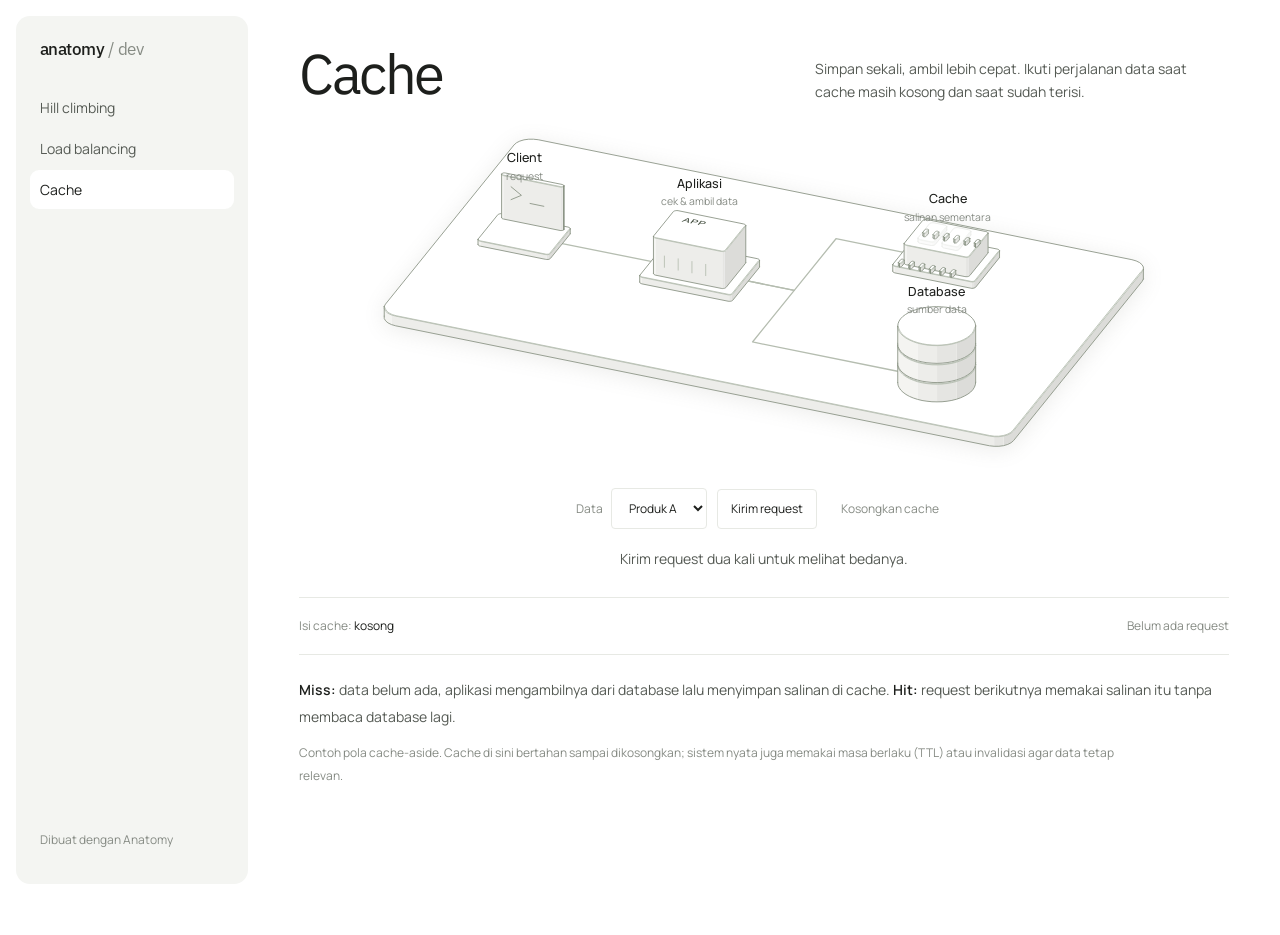
==== commit e0bc475d: "Set body text to 14px across all pages Co-Authored-By: Claude Opus 5.5 <noreply@anthropic.com> Claud" ====
--- a/cache/index.html
+++ b/cache/index.html
@@ -114,7 +114,7 @@
 </style><meta name="description" content="Ilustrasi interaktif cache hit dan cache miss menggunakan Anatomy."></head><body class="iso" data-theme="light"><main class="iso-page"><style>
 @import url('https://fonts.googleapis.com/css2?family=IBM+Plex+Sans:wght@400;500&family=IBM+Plex+Mono:wght@400&family=Manrope:wght@400;500;600&display=swap');
 :root{--heading:'IBM Plex Sans',sans-serif;--body:'Manrope',sans-serif;--mono:'IBM Plex Mono',ui-monospace,monospace;--accent:#b85b39;--gutter:clamp(16px,4vw,56px);--radius:14px}
-body.iso{font:400 16px/1.65 var(--body)}
+body.iso{font:400 14px/1.65 var(--body)}
 .iso[data-theme="light"]{--anatomy-page:#fff;--anatomy-strong:#1d1f1c;--anatomy-text:#555a54;--anatomy-muted:#868b84;--anatomy-card:#fff;--anatomy-paper:#fff;--anatomy-top:#fff;--anatomy-mid:#879181;--anatomy-hi:#3f4a3b;--anatomy-lo:#b5bdb0;--anatomy-faint:#e7e9e4;--surface:#f4f5f2}
 .iso[data-theme="dark"]{--anatomy-page:#0e0f0e;--anatomy-card:#0e0f0e;--anatomy-paper:#0e0f0e;--anatomy-faint:#242624;--surface:#181a18}
 .iso-page{width:100%;margin:0;padding:16px var(--gutter) var(--gutter) 16px;display:grid;grid-template-columns:232px minmax(0,1fr);column-gap:var(--gutter);align-content:start}
--- a/cache/style.css
+++ b/cache/style.css
@@ -1,4 +1,4 @@
-.cache-demo{width:100%;max-width:960px;margin:0 auto}.cache-figure{margin:-6px -15px 0}.cache-figure .label{font:500 12px var(--body);fill:var(--anatomy-strong)}.cache-figure .sub{font:400 10px var(--body);fill:var(--anatomy-muted)}.route{fill:none;stroke:var(--anatomy-lo);stroke-width:1.3;stroke-linecap:round;stroke-linejoin:round}.route[data-active]{stroke:var(--accent)}#packet{fill:var(--accent);stroke:#fff;stroke-width:1.5}#packet[data-kind="data"]{fill:#66885c}#signal{fill:none;stroke:var(--accent);stroke-width:1.4}.cache-slot{opacity:.18;transition:opacity .2s}.cache-slot[data-filled]{opacity:1}.cache-slot[data-filled] .iso-top{fill:#dfe9d9}.cache-controls{display:flex;align-items:center;justify-content:center;gap:10px;flex-wrap:wrap;margin:8px 0 18px}.cache-controls label{font-size:12px;color:var(--anatomy-muted);display:flex;align-items:center;gap:8px}.cache-controls select,.cache-button{font:400 12px var(--body);border:1px solid var(--anatomy-faint);border-radius:4px;background:#fff;color:var(--anatomy-strong);padding:10px 13px;min-height:40px;cursor:pointer}.cache-button:hover{border-color:var(--anatomy-lo)}.cache-button.quiet{border-color:transparent;color:var(--anatomy-muted)}button:disabled,select:disabled{opacity:.45;cursor:wait}.cache-status{font-size:16px;text-align:center;min-height:28px;margin:0 0 22px}.cache-state{display:flex;justify-content:space-between;gap:18px;flex-wrap:wrap;padding:18px 0;border-top:1px solid var(--anatomy-faint);border-bottom:1px solid var(--anatomy-faint);font-size:12px;color:var(--anatomy-muted)}#contents{color:var(--anatomy-strong)}#result[data-hit="true"]{color:#66885c}#result[data-hit="false"]{color:var(--accent)}.cache-explanation{width:100%;max-width:960px;margin:22px auto 0}.cache-explanation p{font-size:16px;line-height:1.9;margin:0}.cache-explanation strong{font-weight:600;color:var(--anatomy-strong)}.cache-explanation .cache-note{font-size:12px;color:var(--anatomy-muted);margin-top:12px;max-width:840px}
+.cache-demo{width:100%;max-width:960px;margin:0 auto}.cache-figure{margin:-6px -15px 0}.cache-figure .label{font:500 12px var(--body);fill:var(--anatomy-strong)}.cache-figure .sub{font:400 10px var(--body);fill:var(--anatomy-muted)}.route{fill:none;stroke:var(--anatomy-lo);stroke-width:1.3;stroke-linecap:round;stroke-linejoin:round}.route[data-active]{stroke:var(--accent)}#packet{fill:var(--accent);stroke:#fff;stroke-width:1.5}#packet[data-kind="data"]{fill:#66885c}#signal{fill:none;stroke:var(--accent);stroke-width:1.4}.cache-slot{opacity:.18;transition:opacity .2s}.cache-slot[data-filled]{opacity:1}.cache-slot[data-filled] .iso-top{fill:#dfe9d9}.cache-controls{display:flex;align-items:center;justify-content:center;gap:10px;flex-wrap:wrap;margin:8px 0 18px}.cache-controls label{font-size:12px;color:var(--anatomy-muted);display:flex;align-items:center;gap:8px}.cache-controls select,.cache-button{font:400 12px var(--body);border:1px solid var(--anatomy-faint);border-radius:4px;background:#fff;color:var(--anatomy-strong);padding:10px 13px;min-height:40px;cursor:pointer}.cache-button:hover{border-color:var(--anatomy-lo)}.cache-button.quiet{border-color:transparent;color:var(--anatomy-muted)}button:disabled,select:disabled{opacity:.45;cursor:wait}.cache-status{font-size:14px;text-align:center;min-height:28px;margin:0 0 22px}.cache-state{display:flex;justify-content:space-between;gap:18px;flex-wrap:wrap;padding:18px 0;border-top:1px solid var(--anatomy-faint);border-bottom:1px solid var(--anatomy-faint);font-size:12px;color:var(--anatomy-muted)}#contents{color:var(--anatomy-strong)}#result[data-hit="true"]{color:#66885c}#result[data-hit="false"]{color:var(--accent)}.cache-explanation{width:100%;max-width:960px;margin:22px auto 0}.cache-explanation p{font-size:14px;line-height:1.9;margin:0}.cache-explanation strong{font-weight:600;color:var(--anatomy-strong)}.cache-explanation .cache-note{font-size:12px;color:var(--anatomy-muted);margin-top:12px;max-width:840px}
 @media(max-width:600px){.cache-figure{margin:12px -16px}.cache-controls{gap:6px;margin-top:16px}.cache-controls label{font-size:11px}.cache-controls select,.cache-button{font-size:11px;padding:9px}.cache-status{text-align:left;margin-top:18px;min-height:52px}.cache-state{gap:9px}.cache-explanation p{line-height:1.8}}
 @media(prefers-reduced-motion:reduce){.cache-slot{transition:none}}
 
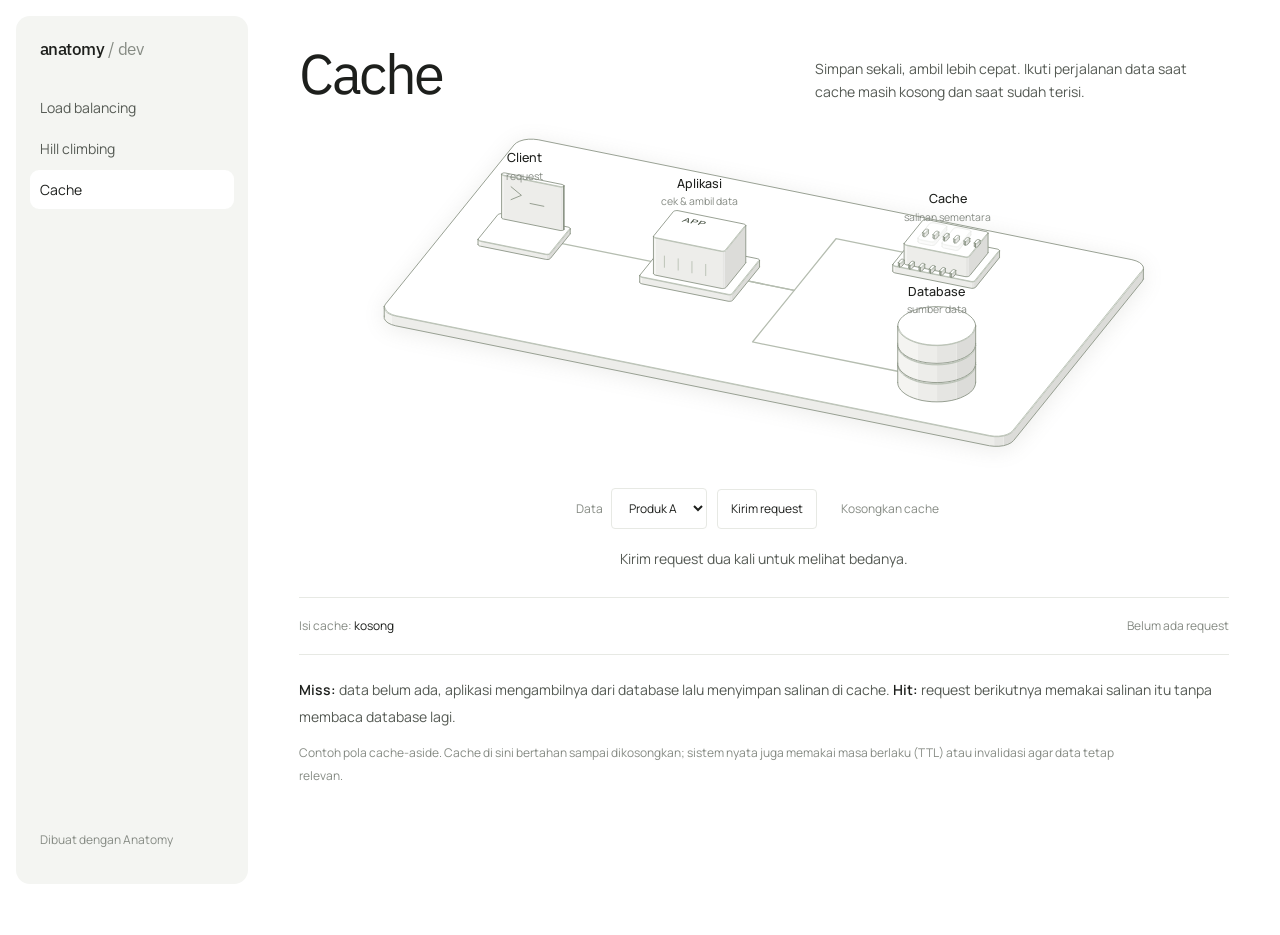
==== commit 54ce9dfb: "List Load balancing first in the navigation Co-Authored-By: Claude Opus 5.5 <noreply@anthropic.com> " ====
--- a/cache/index.html
+++ b/cache/index.html
@@ -138,4 +138,4 @@
 @media(max-width:900px){.iso-page{display:block;padding:12px var(--gutter) var(--gutter)}.site-header{position:static;height:auto;flex-direction:row;align-items:center;justify-content:space-between;gap:12px;padding:8px 8px 8px 4px}.iso-nav{flex-direction:row}.nav-title,.side-foot{display:none}.iso-nav a{padding:7px 10px;font-size:13px}}
 @media(max-width:480px){.site-header{flex-wrap:wrap;row-gap:8px}.iso-nav{flex-wrap:wrap}.iso-nav a{font-size:12px;padding:7px 8px}}
 @media(max-width:760px){.page-intro{grid-template-columns:1fr;gap:14px;padding-top:28px}.intro-copy{justify-self:start}}
-</style><link rel="stylesheet" href="/cache/style.css"><header class="site-header"><a class="brand" href="/" aria-label="Anatomy Dev beranda">anatomy<span> / dev</span></a><nav class="iso-nav" aria-label="Pilih ilustrasi"><a href="/">Hill climbing</a><a href="/load-balancer">Load balancing</a><a href="/cache" aria-current="page">Cache</a></nav><p class="side-foot"><a href="https://github.com/wheresryan22/anatomy" target="_blank" rel="noreferrer">Dibuat dengan Anatomy</a></p></header><section class="page-intro"><h1>Cache</h1><p class="intro-copy">Simpan sekali, ambil lebih cepat. Ikuti perjalanan data saat cache masih kosong dan saat sudah terisi.</p></section><section class="cache-demo" aria-label="Simulasi cache"><div class="cache-figure"><svg xmlns="http://www.w3.org/2000/svg" class="iso-svg" viewBox="0 0 920 360" role="img" aria-label="Client mengirim request ke aplikasi. Aplikasi memeriksa cache; saat miss, data diambil dari database lalu salinannya disimpan di cache."><path class="iso-halo" d="M96 194.3L96.3 192.5L97.3 190.9L220.6 38.2L222.2 36.7L224.4 35.3L227.1 34.2L230.1 33.4L233.4 32.9L236.9 32.7L240.4 32.8L243.7 33.3L812.9 148.3L816 149.1L818.7 150.2L821 151.6L822.6 153.1L823.7 154.8L824 156.5L824 165.7L823.7 167.5L822.7 169.1L699.4 321.8L697.8 323.3L695.6 324.7L692.9 325.8L689.9 326.6L686.6 327.1L683.1 327.3L679.6 327.2L676.3 326.7L107.1 211.7L104 210.9L101.3 209.8L99 208.4L97.4 206.9L96.3 205.2L96 203.5Z"/><g class="iso-solid"><path class="iso-fill" d="M96.1 193.1L97.3 190.9L220.6 38.2L222.9 36.2L226.1 34.6L230.1 33.4L234.6 32.8L239.2 32.8L243.7 33.3L812.9 148.3L817 149.5L820.3 151.1L822.6 153.1L823.9 155.3L823.9 157.6L823.9 166.9L822.7 169.1L699.4 321.8L697.1 323.8L693.9 325.4L689.9 326.6L685.4 327.2L680.8 327.2L676.3 326.7L107.1 211.7L103 210.5L99.7 208.9L97.4 206.9L96.1 204.7L96.1 202.4Z"/><path class="iso-shade" data-shade="0" d="M823.9 166.9L822.7 169.1L822.7 159.9L823.9 157.6ZM822.7 169.1L699.4 321.8L699.4 312.5L822.7 159.9ZM699.4 321.8L697.1 323.8L697.1 314.5L699.4 312.5ZM697.1 323.8L693.9 325.4L693.9 316.2L697.1 314.5ZM693.9 325.4L689.9 326.6L689.9 317.4L693.9 316.2Z"/><path class="iso-shade" data-shade="1" d="M689.9 326.6L685.4 327.2L685.4 318L689.9 317.4ZM685.4 327.2L680.8 327.2L680.8 318L685.4 318Z"/><path class="iso-shade" data-shade="2" d="M680.8 327.2L676.3 326.7L676.3 317.4L680.8 318ZM676.3 326.7L107.1 211.7L107.1 202.4L676.3 317.4ZM107.1 211.7L103 210.5L103 201.3L107.1 202.4Z"/><path class="iso-shade" data-shade="3" d="M103 210.5L99.7 208.9L99.7 199.7L103 201.3ZM99.7 208.9L97.4 206.9L97.4 197.7L99.7 199.7ZM97.4 206.9L96.1 204.7L96.1 195.4L97.4 197.7ZM96.1 204.7L96.1 202.4L96.1 193.1L96.1 195.4Z"/><path class="iso-top" d="M812.9 148.3L817 149.5L820.3 151.1L822.6 153.1L823.9 155.3L823.9 157.6L822.7 159.9L699.4 312.5L697.1 314.5L693.9 316.2L689.9 317.4L685.4 318L680.8 318L676.3 317.4L107.1 202.4L103 201.3L99.7 199.7L97.4 197.7L96.1 195.4L96.1 193.1L97.3 190.9L220.6 38.2L222.9 36.2L226.1 34.6L230.1 33.4L234.6 32.8L239.2 32.8L243.7 33.3Z"/><path class="iso-line iso-crease" data-tone="lo" d="M823.9 157.6L822.7 159.9L699.4 312.5L697.1 314.5L693.9 316.2L689.9 317.4L685.4 318L680.8 318L676.3 317.4L107.1 202.4L103 201.3L99.7 199.7L97.4 197.7L96.1 195.4L96.1 193.1"/><path class="iso-line iso-bevel" data-tone="lo" d="M823.9 157.6L821.7 159.7L698.5 312.3L696.3 314.2L693.2 315.8L689.5 316.9L685.3 317.5L680.9 317.5L676.6 316.9L107.5 202L103.7 200.9L100.6 199.3L98.4 197.5L97.2 195.4L96.1 193.1"/><path class="iso-line iso-edge" data-tone="mid" d="M96.1 193.1L97.3 190.9L220.6 38.2L222.9 36.2L226.1 34.6L230.1 33.4L234.6 32.8L239.2 32.8L243.7 33.3L812.9 148.3L817 149.5L820.3 151.1L822.6 153.1L823.9 155.3L823.9 157.6M823.9 166.9L822.7 169.1L699.4 321.8L697.1 323.8L693.9 325.4L689.9 326.6L685.4 327.2L680.8 327.2L676.3 326.7L107.1 211.7L103 210.5L99.7 208.9L97.4 206.9L96.1 204.7L96.1 202.4M823.9 157.6L823.9 166.9M96.1 193.1L96.1 202.4"/></g><path id="path-0" d="M263.2 132.1L358.9 151.4" class="route"/><path id="path-1" d="M439.7 167.7L489.2 177.7L529.2 128.2L595.2 141.6" class="route"/><path id="path-2" d="M439.7 167.7L489.2 177.7L449.2 227.2L589.4 255.5" class="route"/><g class="iso-solid"><path class="iso-fill" d="M186 128.9L186.2 128.4L204.9 105.3L205.4 104.8L206.3 104.5L207.3 104.2L208.4 104.2L209.5 104.3L272.2 117L273.2 117.3L273.9 117.7L274.3 118.2L274.4 118.8L274.4 123.4L274.2 123.9L255.5 147L254.9 147.5L254.1 147.9L253.1 148.1L252 148.1L250.9 148L188.2 135.3L187.2 135.1L186.5 134.6L186.1 134.1L186 133.6Z"/><path class="iso-shade" data-shade="0" d="M274.4 123.4L274.2 123.9L274.2 119.3L274.4 118.8ZM274.2 123.9L255.5 147L255.5 142.4L274.2 119.3ZM255.5 147L254.9 147.5L254.9 142.9L255.5 142.4ZM254.9 147.5L254.1 147.9L254.1 143.2L254.9 142.9Z"/><path class="iso-shade" data-shade="1" d="M254.1 147.9L253.1 148.1L253.1 143.5L254.1 143.2ZM253.1 148.1L252 148.1L252 143.5L253.1 143.5Z"/><path class="iso-shade" data-shade="2" d="M252 148.1L250.9 148L250.9 143.4L252 143.5ZM250.9 148L188.2 135.3L188.2 130.7L250.9 143.4Z"/><path class="iso-shade" data-shade="3" d="M188.2 135.3L187.2 135.1L187.2 130.4L188.2 130.7ZM187.2 135.1L186.5 134.6L186.5 130L187.2 130.4ZM186.5 134.6L186.1 134.1L186.1 129.5L186.5 130ZM186.1 134.1L186 133.6L186 128.9L186.1 129.5Z"/><path class="iso-top" d="M272.2 117L273.2 117.3L273.9 117.7L274.3 118.2L274.4 118.8L274.2 119.3L255.5 142.4L254.9 142.9L254.1 143.2L253.1 143.5L252 143.5L250.9 143.4L188.2 130.7L187.2 130.4L186.5 130L186.1 129.5L186 128.9L186.2 128.4L204.9 105.3L205.4 104.8L206.3 104.5L207.3 104.2L208.4 104.2L209.5 104.3Z"/><path class="iso-line iso-crease" data-tone="lo" d="M274.4 118.8L274.2 119.3L255.5 142.4L254.9 142.9L254.1 143.2L253.1 143.5L252 143.5L250.9 143.4L188.2 130.7L187.2 130.4L186.5 130L186.1 129.5L186 128.9"/><path class="iso-line iso-bevel" data-tone="lo" d="M274.4 118.8L273.3 119.2L254.7 142.2L254.2 142.6L253.6 142.9L252.8 143L252 143.1L251.1 143L188.6 130.3L187.8 130.1L187.2 129.8L186.9 129.4L186 128.9"/><path class="iso-line iso-edge" data-tone="mid" d="M186 128.9L186.2 128.4L204.9 105.3L205.4 104.8L206.3 104.5L207.3 104.2L208.4 104.2L209.5 104.3L272.2 117L273.2 117.3L273.9 117.7L274.3 118.2L274.4 118.8M274.4 123.4L274.2 123.9L255.5 147L254.9 147.5L254.1 147.9L253.1 148.1L252 148.1L250.9 148L188.2 135.3L187.2 135.1L186.5 134.6L186.1 134.1L186 133.6M274.4 118.8L274.4 123.4M186 128.9L186 133.6"/></g><g class="iso-solid"><path class="iso-fill" d="M208.6 66.3L208.8 65.9L209.3 65.6L209.9 65.3L210.6 65.1L211.5 65.1L212.3 65.2L266.7 76.2L267.5 76.4L268 76.7L268.3 77.1L268.4 77.5L268.4 119.1L268.2 119.5L267.8 119.9L267.2 120.2L266.4 120.3L265.6 120.4L264.7 120.3L210.3 109.3L209.6 109.1L209 108.7L208.7 108.4L208.6 107.9Z"/><path class="iso-shade" data-shade="0" d="M268.4 119.1L268.2 119.5L268.2 77.9L268.4 77.5ZM268.2 119.5L267.8 119.9L267.8 78.3L268.2 77.9ZM267.8 119.9L267.2 120.2L267.2 78.6L267.8 78.3Z"/><path class="iso-shade" data-shade="1" d="M267.2 120.2L266.4 120.3L266.4 78.7L267.2 78.6ZM266.4 120.3L265.6 120.4L265.6 78.8L266.4 78.7Z"/><path class="iso-shade" data-shade="2" d="M265.6 120.4L264.7 120.3L264.7 78.7L265.6 78.8ZM264.7 120.3L210.3 109.3L210.3 67.7L264.7 78.7Z"/><path class="iso-shade" data-shade="3" d="M210.3 109.3L209.6 109.1L209.6 67.5L210.3 67.7ZM209.6 109.1L209 108.7L209 67.1L209.6 67.5ZM209 108.7L208.7 108.4L208.7 66.8L209 67.1ZM208.7 108.4L208.6 107.9L208.6 66.3L208.7 66.8Z"/><path class="iso-top" d="M266.7 76.2L267.5 76.4L268 76.7L268.3 77.1L268.4 77.5L268.2 77.9L268.2 77.9L267.8 78.3L267.2 78.6L266.4 78.7L265.6 78.8L264.7 78.7L210.3 67.7L209.6 67.5L209 67.1L208.7 66.8L208.6 66.3L208.8 65.9L208.8 65.9L209.3 65.6L209.9 65.3L210.6 65.1L211.5 65.1L212.3 65.2Z"/><path class="iso-line iso-crease" data-tone="lo" d="M268.4 77.5L268.2 77.9M268.2 77.9L267.8 78.3L267.2 78.6L266.4 78.7L265.6 78.8L264.7 78.7L210.3 67.7L209.6 67.5L209 67.1L208.7 66.8L208.6 66.3"/><path class="iso-line iso-bevel" data-tone="lo" d="M268.4 77.5L268.2 77.9M268.2 77.9L267.1 78L266.7 78.2L266.2 78.3L265.6 78.3L265 78.2L210.7 67.3L210.2 67.1L209.8 66.9L209.6 66.6L208.6 66.3"/><path class="iso-line iso-edge" data-tone="mid" d="M268.2 77.9L268.2 77.9M208.6 66.3L208.8 65.9L208.8 65.9L209.3 65.6L209.9 65.3L210.6 65.1L211.5 65.1L212.3 65.2L266.7 76.2L267.5 76.4L268 76.7L268.3 77.1L268.4 77.5M268.4 119.1L268.2 119.5M268.2 119.5L267.8 119.9L267.2 120.2L266.4 120.3L265.6 120.4L264.7 120.3L210.3 109.3L209.6 109.1L209 108.7L208.7 108.4L208.6 107.9M268.4 77.5L268.4 119.1M268.2 77.9L268.2 119.5M268.2 77.9L268.2 119.5M208.6 66.3L208.6 107.9"/></g><path class="iso-line" data-tone="mid" d="M217.7 78.4L227.6 86.6L217.7 90.7"/><path class="iso-line" data-tone="mid" d="M235.9 94.4L249.1 97.1"/><text x="230.18465714645484" y="54.50417423173623" class="label" text-anchor="middle">Client</text><text x="230.18465714645484" y="71.50417423173623" class="sub" text-anchor="middle">request</text><g class="iso-solid"><path class="iso-fill" d="M341 163.5L341.3 163L366.6 131.6L367.2 131.2L368 130.8L369 130.6L370.1 130.5L371.2 130.6L453.7 147.3L454.7 147.6L455.4 148L455.8 148.5L455.9 149.1L455.9 155.2L455.7 155.8L430.3 187.1L429.8 187.6L428.9 188L427.9 188.2L426.8 188.2L425.7 188.1L343.2 171.5L342.3 171.2L341.5 170.8L341.1 170.2L341 169.7Z"/><path class="iso-shade" data-shade="0" d="M455.9 155.2L455.7 155.8L455.7 149.6L455.9 149.1ZM455.7 155.8L430.3 187.1L430.3 181L455.7 149.6ZM430.3 187.1L429.8 187.6L429.8 181.5L430.3 181ZM429.8 187.6L428.9 188L428.9 181.8L429.8 181.5Z"/><path class="iso-shade" data-shade="1" d="M428.9 188L427.9 188.2L427.9 182L428.9 181.8ZM427.9 188.2L426.8 188.2L426.8 182.1L427.9 182Z"/><path class="iso-shade" data-shade="2" d="M426.8 188.2L425.7 188.1L425.7 182L426.8 182.1ZM425.7 188.1L343.2 171.5L343.2 165.3L425.7 182Z"/><path class="iso-shade" data-shade="3" d="M343.2 171.5L342.3 171.2L342.3 165L343.2 165.3ZM342.3 171.2L341.5 170.8L341.5 164.6L342.3 165ZM341.5 170.8L341.1 170.2L341.1 164.1L341.5 164.6ZM341.1 170.2L341 169.7L341 163.5L341.1 164.1Z"/><path class="iso-top" d="M453.7 147.3L454.7 147.6L455.4 148L455.8 148.5L455.9 149.1L455.7 149.6L430.3 181L429.8 181.5L428.9 181.8L427.9 182L426.8 182.1L425.7 182L343.2 165.3L342.3 165L341.5 164.6L341.1 164.1L341 163.5L341.3 163L366.6 131.6L367.2 131.2L368 130.8L369 130.6L370.1 130.5L371.2 130.6Z"/><path class="iso-line iso-crease" data-tone="lo" d="M455.9 149.1L455.7 149.6L430.3 181L429.8 181.5L428.9 181.8L427.9 182L426.8 182.1L425.7 182L343.2 165.3L342.3 165L341.5 164.6L341.1 164.1L341 163.5"/><path class="iso-line iso-bevel" data-tone="lo" d="M455.9 149.1L454.8 149.5L429.5 180.8L429.1 181.2L428.5 181.4L427.7 181.6L426.9 181.6L426 181.5L343.6 164.9L342.8 164.7L342.3 164.4L342 164L341 163.5"/><path class="iso-line iso-edge" data-tone="mid" d="M341 163.5L341.3 163L366.6 131.6L367.2 131.2L368 130.8L369 130.6L370.1 130.5L371.2 130.6L453.7 147.3L454.7 147.6L455.4 148L455.8 148.5L455.9 149.1M455.9 155.2L455.7 155.8L430.3 187.1L429.8 187.6L428.9 188L427.9 188.2L426.8 188.2L425.7 188.1L343.2 171.5L342.3 171.2L341.5 170.8L341.1 170.2L341 169.7M455.9 149.1L455.9 155.2M341 163.5L341 169.7"/></g><g class="iso-solid"><path class="iso-fill" d="M354.2 126L354.5 125.4L373.2 102.3L373.7 101.8L374.6 101.5L375.6 101.3L376.7 101.2L377.8 101.3L440.5 114L441.4 114.3L442.2 114.7L442.6 115.2L442.7 115.8L442.7 151.2L442.4 151.8L423.8 174.9L423.2 175.3L422.4 175.7L421.3 175.9L420.2 176L419.1 175.8L356.5 163.2L355.5 162.9L354.8 162.5L354.3 161.9L354.2 161.4Z"/><path class="iso-shade" data-shade="0" d="M442.7 151.2L442.4 151.8L442.4 116.3L442.7 115.8ZM442.4 151.8L423.8 174.9L423.8 139.4L442.4 116.3ZM423.8 174.9L423.2 175.3L423.2 139.9L423.8 139.4ZM423.2 175.3L422.4 175.7L422.4 140.2L423.2 139.9Z"/><path class="iso-shade" data-shade="1" d="M422.4 175.7L421.3 175.9L421.3 140.5L422.4 140.2ZM421.3 175.9L420.2 176L420.2 140.5L421.3 140.5Z"/><path class="iso-shade" data-shade="2" d="M420.2 176L419.1 175.8L419.1 140.4L420.2 140.5ZM419.1 175.8L356.5 163.2L356.5 127.7L419.1 140.4Z"/><path class="iso-shade" data-shade="3" d="M356.5 163.2L355.5 162.9L355.5 127.4L356.5 127.7ZM355.5 162.9L354.8 162.5L354.8 127L355.5 127.4ZM354.8 162.5L354.3 161.9L354.3 126.5L354.8 127ZM354.3 161.9L354.2 161.4L354.2 126L354.3 126.5Z"/><path class="iso-top" d="M440.5 114L441.4 114.3L442.2 114.7L442.6 115.2L442.7 115.8L442.4 116.3L423.8 139.4L423.2 139.9L422.4 140.2L421.3 140.5L420.2 140.5L419.1 140.4L356.5 127.7L355.5 127.4L354.8 127L354.3 126.5L354.2 126L354.5 125.4L373.2 102.3L373.7 101.8L374.6 101.5L375.6 101.3L376.7 101.2L377.8 101.3Z"/><path class="iso-line iso-crease" data-tone="lo" d="M442.7 115.8L442.4 116.3L423.8 139.4L423.2 139.9L422.4 140.2L421.3 140.5L420.2 140.5L419.1 140.4L356.5 127.7L355.5 127.4L354.8 127L354.3 126.5L354.2 126"/><path class="iso-line iso-bevel" data-tone="lo" d="M442.7 115.8L441.6 116.2L423 139.2L422.5 139.6L421.9 139.9L421.1 140L420.3 140.1L419.4 140L356.9 127.3L356.1 127.1L355.5 126.8L355.2 126.4L354.2 126"/><path class="iso-line iso-edge" data-tone="mid" d="M354.2 126L354.5 125.4L373.2 102.3L373.7 101.8L374.6 101.5L375.6 101.3L376.7 101.2L377.8 101.3L440.5 114L441.4 114.3L442.2 114.7L442.6 115.2L442.7 115.8M442.7 151.2L442.4 151.8L423.8 174.9L423.2 175.3L422.4 175.7L421.3 175.9L420.2 176L419.1 175.8L356.5 163.2L355.5 162.9L354.8 162.5L354.3 161.9L354.2 161.4M442.7 115.8L442.7 151.2M354.2 126L354.2 161.4"/></g><text class="iso-face-text" data-tone="hi" transform="matrix(1.65 0.333 -0.667 0.825 381.017 111.578)" font-size="7" text-anchor="start">APP</text><path class="iso-line" data-tone="lo" d="M364.7 155.6L364.7 144.8"/><path class="iso-line" data-tone="lo" d="M377.9 158.3L377.9 147.5"/><path class="iso-line" data-tone="lo" d="M391.1 160.9L391.1 150.1"/><path class="iso-line" data-tone="lo" d="M404.3 163.6L404.3 152.8"/><text x="398.46537314892987" y="79.25316403293624" class="label" text-anchor="middle">Aplikasi</text><text x="398.46537314892987" y="96.25316403293624" class="sub" text-anchor="middle">cek & ambil data</text><g class="iso-solid"><path class="iso-fill" d="M583.6 153L583.9 152.5L606.5 124.4L607.1 124L607.9 123.6L609 123.4L610.1 123.3L611.2 123.5L683.7 138.1L684.7 138.4L685.4 138.8L685.9 139.3L686 139.9L686 146.1L685.7 146.6L663.1 174.7L662.5 175.1L661.6 175.5L660.6 175.7L659.5 175.8L658.4 175.6L585.8 161L584.9 160.7L584.1 160.3L583.7 159.8L583.6 159.2Z"/><path class="iso-shade" data-shade="0" d="M686 146.1L685.7 146.6L685.7 140.4L686 139.9ZM685.7 146.6L663.1 174.7L663.1 168.5L685.7 140.4ZM663.1 174.7L662.5 175.1L662.5 169L663.1 168.5ZM662.5 175.1L661.6 175.5L661.6 169.3L662.5 169Z"/><path class="iso-shade" data-shade="1" d="M661.6 175.5L660.6 175.7L660.6 169.6L661.6 169.3ZM660.6 175.7L659.5 175.8L659.5 169.6L660.6 169.6Z"/><path class="iso-shade" data-shade="2" d="M659.5 175.8L658.4 175.6L658.4 169.5L659.5 169.6ZM658.4 175.6L585.8 161L585.8 154.8L658.4 169.5Z"/><path class="iso-shade" data-shade="3" d="M585.8 161L584.9 160.7L584.9 154.5L585.8 154.8ZM584.9 160.7L584.1 160.3L584.1 154.1L584.9 154.5ZM584.1 160.3L583.7 159.8L583.7 153.6L584.1 154.1ZM583.7 159.8L583.6 159.2L583.6 153L583.7 153.6Z"/><path class="iso-top" d="M683.7 138.1L684.7 138.4L685.4 138.8L685.9 139.3L686 139.9L685.7 140.4L663.1 168.5L662.5 169L661.6 169.3L660.6 169.6L659.5 169.6L658.4 169.5L585.8 154.8L584.9 154.5L584.1 154.1L583.7 153.6L583.6 153L583.9 152.5L606.5 124.4L607.1 124L607.9 123.6L609 123.4L610.1 123.3L611.2 123.5Z"/><path class="iso-line iso-crease" data-tone="lo" d="M686 139.9L685.7 140.4L663.1 168.5L662.5 169L661.6 169.3L660.6 169.6L659.5 169.6L658.4 169.5L585.8 154.8L584.9 154.5L584.1 154.1L583.7 153.6L583.6 153"/><path class="iso-line iso-bevel" data-tone="lo" d="M686 139.9L684.9 140.3L662.3 168.3L661.8 168.7L661.2 169L660.4 169.1L659.6 169.2L658.7 169.1L586.2 154.4L585.4 154.2L584.9 153.9L584.6 153.5L583.6 153"/><path class="iso-line iso-edge" data-tone="mid" d="M583.6 153L583.9 152.5L606.5 124.4L607.1 124L607.9 123.6L609 123.4L610.1 123.3L611.2 123.5L683.7 138.1L684.7 138.4L685.4 138.8L685.9 139.3L686 139.9M686 146.1L685.7 146.6L663.1 174.7L662.5 175.1L661.6 175.5L660.6 175.7L659.5 175.8L658.4 175.6L585.8 161L584.9 160.7L584.1 160.3L583.7 159.8L583.6 159.2M686 139.9L686 146.1M583.6 153L583.6 159.2"/></g><g class="iso-solid"><path class="iso-fill" d="M594.5 132.9L594.8 132.4L612.1 110.9L612.7 110.4L613.5 110.1L614.5 109.9L615.7 109.8L616.7 109.9L672.8 121.3L673.8 121.6L674.5 122L675 122.5L675 123L675 141.5L674.8 142.1L657.5 163.5L656.9 164L656.1 164.4L655 164.6L653.9 164.6L652.8 164.5L596.7 153.2L595.8 152.9L595.1 152.5L594.6 152L594.5 151.4Z"/><path class="iso-shade" data-shade="0" d="M675 141.5L674.8 142.1L674.8 123.6L675 123ZM674.8 142.1L657.5 163.5L657.5 145L674.8 123.6ZM657.5 163.5L656.9 164L656.9 145.5L657.5 145ZM656.9 164L656.1 164.4L656.1 145.9L656.9 145.5Z"/><path class="iso-shade" data-shade="1" d="M656.1 164.4L655 164.6L655 146.1L656.1 145.9ZM655 164.6L653.9 164.6L653.9 146.1L655 146.1Z"/><path class="iso-shade" data-shade="2" d="M653.9 164.6L652.8 164.5L652.8 146L653.9 146.1ZM652.8 164.5L596.7 153.2L596.7 134.7L652.8 146Z"/><path class="iso-shade" data-shade="3" d="M596.7 153.2L595.8 152.9L595.8 134.4L596.7 134.7ZM595.8 152.9L595.1 152.5L595.1 134L595.8 134.4ZM595.1 152.5L594.6 152L594.6 133.5L595.1 134ZM594.6 152L594.5 151.4L594.5 132.9L594.6 133.5Z"/><path class="iso-top" d="M672.8 121.3L673.8 121.6L674.5 122L675 122.5L675 123L674.8 123.6L657.5 145L656.9 145.5L656.1 145.9L655 146.1L653.9 146.1L652.8 146L596.7 134.7L595.8 134.4L595.1 134L594.6 133.5L594.5 132.9L594.8 132.4L612.1 110.9L612.7 110.4L613.5 110.1L614.5 109.9L615.7 109.8L616.7 109.9Z"/><path class="iso-line iso-crease" data-tone="lo" d="M675 123L674.8 123.6L657.5 145L656.9 145.5L656.1 145.9L655 146.1L653.9 146.1L652.8 146L596.7 134.7L595.8 134.4L595.1 134L594.6 133.5L594.5 132.9"/><path class="iso-line iso-bevel" data-tone="lo" d="M675 123L674 123.5L656.7 144.8L656.2 145.2L655.6 145.5L654.8 145.7L654 145.7L653.1 145.6L597.1 134.3L596.4 134.1L595.8 133.7L595.5 133.4L594.5 132.9"/><path class="iso-line iso-edge" data-tone="mid" d="M594.5 132.9L594.8 132.4L612.1 110.9L612.7 110.4L613.5 110.1L614.5 109.9L615.7 109.8L616.7 109.9L672.8 121.3L673.8 121.6L674.5 122L675 122.5L675 123M675 141.5L674.8 142.1L657.5 163.5L656.9 164L656.1 164.4L655 164.6L653.9 164.6L652.8 164.5L596.7 153.2L595.8 152.9L595.1 152.5L594.6 152L594.5 151.4M675 123L675 141.5M594.5 132.9L594.5 151.4"/></g><g class="iso-solid"><path class="iso-fill" d="M612.3 122.3L612.5 122L614.5 119.5L614.7 119.3L615.2 119.1L615.7 119L616.2 119L616.8 119L617.2 119.2L617.6 119.4L617.8 119.6L617.9 119.9L617.9 123L617.8 123.3L615.8 125.7L615.5 126L615 126.2L614.5 126.3L614 126.3L613.4 126.2L613 126.1L612.6 125.9L612.4 125.6L612.3 125.3Z"/><path class="iso-shade" data-shade="0" d="M617.9 123L617.8 123.3L617.8 120.2L617.9 119.9ZM617.8 123.3L615.8 125.7L615.8 122.6L617.8 120.2ZM615.8 125.7L615.5 126L615.5 122.9L615.8 122.6ZM615.5 126L615 126.2L615 123.1L615.5 122.9Z"/><path class="iso-shade" data-shade="1" d="M615 126.2L614.5 126.3L614.5 123.2L615 123.1ZM614.5 126.3L614 126.3L614 123.2L614.5 123.2Z"/><path class="iso-shade" data-shade="2" d="M614 126.3L613.4 126.2L613.4 123.1L614 123.2Z"/><path class="iso-shade" data-shade="3" d="M613.4 126.2L613 126.1L613 123L613.4 123.1ZM613 126.1L612.6 125.9L612.6 122.8L613 123ZM612.6 125.9L612.4 125.6L612.4 122.5L612.6 122.8ZM612.4 125.6L612.3 125.3L612.3 122.3L612.4 122.5Z"/><path class="iso-top" d="M616.8 119L617.2 119.2L617.6 119.4L617.8 119.6L617.9 119.9L617.8 120.2L615.8 122.6L615.5 122.9L615 123.1L614.5 123.2L614 123.2L613.4 123.1L613.4 123.1L613 123L612.6 122.8L612.4 122.5L612.3 122.3L612.5 122L614.5 119.5L614.7 119.3L615.2 119.1L615.7 119L616.2 119L616.8 119Z"/><path class="iso-line iso-crease" data-tone="lo" d="M617.9 119.9L617.8 120.2L615.8 122.6L615.5 122.9L615 123.1L614.5 123.2L614 123.2L613.4 123.1M613.4 123.1L613 123L612.6 122.8L612.4 122.5L612.3 122.3"/><path class="iso-line iso-bevel" data-tone="lo" d="M617.9 119.9L616.9 120L615 122.4L614.8 122.6L614.6 122.7L614.3 122.7L614 122.8L613.4 123.1M613.4 123.1L613.5 122.7L613.4 122.6L613.2 122.4L612.3 122.3"/><path class="iso-line iso-edge" data-tone="mid" d="M613.4 123.1L613.4 123.1M612.3 122.3L612.5 122L614.5 119.5L614.7 119.3L615.2 119.1L615.7 119L616.2 119L616.8 119L616.8 119L617.2 119.2L617.6 119.4L617.8 119.6L617.9 119.9M617.9 123L617.8 123.3L615.8 125.7L615.5 126L615 126.2L614.5 126.3L614 126.3L613.4 126.2M613.4 126.2L613 126.1L612.6 125.9L612.4 125.6L612.3 125.3M617.9 119.9L617.9 123M613.4 123.1L613.4 126.2M613.4 123.1L613.4 126.2M612.3 122.3L612.3 125.3"/></g><g class="iso-solid"><path class="iso-fill" d="M589 151.1L589.1 150.9L591.1 148.4L591.4 148.1L591.8 148L592.3 147.8L592.9 147.8L593.4 147.9L593.9 148L594.3 148.2L594.5 148.5L594.6 148.8L594.6 151.9L594.4 152.1L592.4 154.6L592.1 154.8L591.7 155L591.2 155.1L590.7 155.2L590.1 155.1L589.6 155L589.3 154.7L589 154.5L589 154.2Z"/><path class="iso-shade" data-shade="0" d="M594.6 151.9L594.4 152.1L594.4 149L594.6 148.8ZM594.4 152.1L592.4 154.6L592.4 151.5L594.4 149ZM592.4 154.6L592.1 154.8L592.1 151.8L592.4 151.5ZM592.1 154.8L591.7 155L591.7 151.9L592.1 151.8Z"/><path class="iso-shade" data-shade="1" d="M591.7 155L591.2 155.1L591.2 152.1L591.7 151.9ZM591.2 155.1L590.7 155.2L590.7 152.1L591.2 152.1Z"/><path class="iso-shade" data-shade="2" d="M590.7 155.2L590.1 155.1L590.1 152L590.7 152.1Z"/><path class="iso-shade" data-shade="3" d="M590.1 155.1L589.6 155L589.6 151.9L590.1 152ZM589.6 155L589.3 154.7L589.3 151.7L589.6 151.9ZM589.3 154.7L589 154.5L589 151.4L589.3 151.7ZM589 154.5L589 154.2L589 151.1L589 151.4Z"/><path class="iso-top" d="M593.4 147.9L593.9 148L594.3 148.2L594.5 148.5L594.6 148.8L594.4 149L592.4 151.5L592.1 151.8L591.7 151.9L591.2 152.1L590.7 152.1L590.1 152L590.1 152L589.6 151.9L589.3 151.7L589 151.4L589 151.1L589.1 150.9L591.1 148.4L591.4 148.1L591.8 148L592.3 147.8L592.9 147.8L593.4 147.9Z"/><path class="iso-line iso-crease" data-tone="lo" d="M594.6 148.8L594.4 149L592.4 151.5L592.1 151.8L591.7 151.9L591.2 152.1L590.7 152.1L590.1 152M590.1 152L589.6 151.9L589.3 151.7L589 151.4L589 151.1"/><path class="iso-line iso-bevel" data-tone="lo" d="M594.6 148.8L593.6 148.9L591.6 151.3L591.5 151.5L591.2 151.6L591 151.6L590.7 151.6L590.1 152M590.1 152L590.2 151.5L590 151.4L589.9 151.3L589 151.1"/><path class="iso-line iso-edge" data-tone="mid" d="M590.1 152L590.1 152M589 151.1L589.1 150.9L591.1 148.4L591.4 148.1L591.8 148L592.3 147.8L592.9 147.8L593.4 147.9L593.4 147.9L593.9 148L594.3 148.2L594.5 148.5L594.6 148.8M594.6 151.9L594.4 152.1L592.4 154.6L592.1 154.8L591.7 155L591.2 155.1L590.7 155.2L590.1 155.1M590.1 155.1L589.6 155L589.3 154.7L589 154.5L589 154.2M594.6 148.8L594.6 151.9M590.1 152L590.1 155.1M590.1 152L590.1 155.1M589 151.1L589 154.2"/></g><g class="iso-solid"><path class="iso-fill" d="M622.2 124.3L622.4 124L624.4 121.5L624.6 121.3L625.1 121.1L625.6 121L626.1 121L626.7 121L627.1 121.2L627.5 121.4L627.7 121.6L627.8 121.9L627.8 125L627.7 125.3L625.7 127.7L625.4 128L624.9 128.2L624.4 128.3L623.9 128.3L623.3 128.2L622.9 128.1L622.5 127.9L622.3 127.6L622.2 127.3Z"/><path class="iso-shade" data-shade="0" d="M627.8 125L627.7 125.3L627.7 122.2L627.8 121.9ZM627.7 125.3L625.7 127.7L625.7 124.6L627.7 122.2ZM625.7 127.7L625.4 128L625.4 124.9L625.7 124.6ZM625.4 128L624.9 128.2L624.9 125.1L625.4 124.9Z"/><path class="iso-shade" data-shade="1" d="M624.9 128.2L624.4 128.3L624.4 125.2L624.9 125.1ZM624.4 128.3L623.9 128.3L623.9 125.2L624.4 125.2Z"/><path class="iso-shade" data-shade="2" d="M623.9 128.3L623.3 128.2L623.3 125.1L623.9 125.2Z"/><path class="iso-shade" data-shade="3" d="M623.3 128.2L622.9 128.1L622.9 125L623.3 125.1ZM622.9 128.1L622.5 127.9L622.5 124.8L622.9 125ZM622.5 127.9L622.3 127.6L622.3 124.5L622.5 124.8ZM622.3 127.6L622.2 127.3L622.2 124.3L622.3 124.5Z"/><path class="iso-top" d="M626.7 121L627.1 121.2L627.5 121.4L627.7 121.6L627.8 121.9L627.7 122.2L625.7 124.6L625.4 124.9L624.9 125.1L624.4 125.2L623.9 125.2L623.3 125.1L623.3 125.1L622.9 125L622.5 124.8L622.3 124.5L622.2 124.3L622.4 124L624.4 121.5L624.6 121.3L625.1 121.1L625.6 121L626.1 121L626.7 121Z"/><path class="iso-line iso-crease" data-tone="lo" d="M627.8 121.9L627.7 122.2L625.7 124.6L625.4 124.9L624.9 125.1L624.4 125.2L623.9 125.2L623.3 125.1M623.3 125.1L622.9 125L622.5 124.8L622.3 124.5L622.2 124.3"/><path class="iso-line iso-bevel" data-tone="lo" d="M627.8 121.9L626.8 122L624.9 124.4L624.7 124.6L624.5 124.7L624.2 124.7L623.9 124.8L623.3 125.1M623.3 125.1L623.4 124.7L623.2 124.6L623.1 124.4L622.2 124.3"/><path class="iso-line iso-edge" data-tone="mid" d="M623.3 125.1L623.3 125.1M622.2 124.3L622.4 124L624.4 121.5L624.6 121.3L625.1 121.1L625.6 121L626.1 121L626.7 121L626.7 121L627.1 121.2L627.5 121.4L627.7 121.6L627.8 121.9M627.8 125L627.7 125.3L625.7 127.7L625.4 128L624.9 128.2L624.4 128.3L623.9 128.3L623.3 128.2M623.3 128.2L622.9 128.1L622.5 127.9L622.3 127.6L622.2 127.3M627.8 121.9L627.8 125M623.3 125.1L623.3 128.2M623.3 125.1L623.3 128.2M622.2 124.3L622.2 127.3"/></g><g class="iso-solid"><path class="iso-fill" d="M598.9 153.1L599 152.9L601 150.4L601.3 150.1L601.7 150L602.2 149.8L602.8 149.8L603.3 149.9L603.8 150L604.2 150.2L604.4 150.5L604.4 150.8L604.4 153.9L604.3 154.1L602.3 156.6L602 156.8L601.6 157L601.1 157.1L600.6 157.2L600 157.1L599.5 156.9L599.2 156.7L598.9 156.5L598.9 156.2Z"/><path class="iso-shade" data-shade="0" d="M604.4 153.9L604.3 154.1L604.3 151L604.4 150.8ZM604.3 154.1L602.3 156.6L602.3 153.5L604.3 151ZM602.3 156.6L602 156.8L602 153.8L602.3 153.5ZM602 156.8L601.6 157L601.6 153.9L602 153.8Z"/><path class="iso-shade" data-shade="1" d="M601.6 157L601.1 157.1L601.1 154L601.6 153.9ZM601.1 157.1L600.6 157.2L600.6 154.1L601.1 154Z"/><path class="iso-shade" data-shade="2" d="M600.6 157.2L600 157.1L600 154L600.6 154.1Z"/><path class="iso-shade" data-shade="3" d="M600 157.1L599.5 156.9L599.5 153.9L600 154ZM599.5 156.9L599.2 156.7L599.2 153.7L599.5 153.9ZM599.2 156.7L598.9 156.5L598.9 153.4L599.2 153.7ZM598.9 156.5L598.9 156.2L598.9 153.1L598.9 153.4Z"/><path class="iso-top" d="M603.3 149.9L603.8 150L604.2 150.2L604.4 150.5L604.4 150.8L604.3 151L602.3 153.5L602 153.8L601.6 153.9L601.1 154L600.6 154.1L600 154L600 154L599.5 153.9L599.2 153.7L598.9 153.4L598.9 153.1L599 152.9L601 150.4L601.3 150.1L601.7 150L602.2 149.8L602.8 149.8L603.3 149.9Z"/><path class="iso-line iso-crease" data-tone="lo" d="M604.4 150.8L604.3 151L602.3 153.5L602 153.8L601.6 153.9L601.1 154L600.6 154.1L600 154M600 154L599.5 153.9L599.2 153.7L598.9 153.4L598.9 153.1"/><path class="iso-line iso-bevel" data-tone="lo" d="M604.4 150.8L603.5 150.9L601.5 153.3L601.4 153.5L601.1 153.6L600.9 153.6L600.6 153.6L600 154M600 154L600.1 153.5L599.9 153.4L599.8 153.3L598.9 153.1"/><path class="iso-line iso-edge" data-tone="mid" d="M600 154L600 154M598.9 153.1L599 152.9L601 150.4L601.3 150.1L601.7 150L602.2 149.8L602.8 149.8L603.3 149.9L603.3 149.9L603.8 150L604.2 150.2L604.4 150.5L604.4 150.8M604.4 153.9L604.3 154.1L602.3 156.6L602 156.8L601.6 157L601.1 157.1L600.6 157.2L600 157.1M600 157.1L599.5 156.9L599.2 156.7L598.9 156.5L598.9 156.2M604.4 150.8L604.4 153.9M600 154L600 157.1M600 154L600 157.1M598.9 153.1L598.9 156.2"/></g><g class="iso-solid"><path class="iso-fill" d="M632.1 126.3L632.3 126L634.3 123.5L634.5 123.3L635 123.1L635.5 123L636 123L636.6 123L637 123.2L637.4 123.4L637.6 123.6L637.7 123.9L637.7 127L637.6 127.3L635.6 129.7L635.3 130L634.8 130.2L634.3 130.3L633.8 130.3L633.2 130.2L632.8 130.1L632.4 129.9L632.2 129.6L632.1 129.3Z"/><path class="iso-shade" data-shade="0" d="M637.7 127L637.6 127.3L637.6 124.2L637.7 123.9ZM637.6 127.3L635.6 129.7L635.6 126.6L637.6 124.2ZM635.6 129.7L635.3 130L635.3 126.9L635.6 126.6ZM635.3 130L634.8 130.2L634.8 127.1L635.3 126.9Z"/><path class="iso-shade" data-shade="1" d="M634.8 130.2L634.3 130.3L634.3 127.2L634.8 127.1ZM634.3 130.3L633.8 130.3L633.8 127.2L634.3 127.2Z"/><path class="iso-shade" data-shade="2" d="M633.8 130.3L633.2 130.2L633.2 127.1L633.8 127.2Z"/><path class="iso-shade" data-shade="3" d="M633.2 130.2L632.8 130.1L632.8 127L633.2 127.1ZM632.8 130.1L632.4 129.9L632.4 126.8L632.8 127ZM632.4 129.9L632.2 129.6L632.2 126.5L632.4 126.8ZM632.2 129.6L632.1 129.3L632.1 126.3L632.2 126.5Z"/><path class="iso-top" d="M636.6 123L637 123.2L637.4 123.4L637.6 123.6L637.7 123.9L637.6 124.2L635.6 126.6L635.3 126.9L634.8 127.1L634.3 127.2L633.8 127.2L633.2 127.1L633.2 127.1L632.8 127L632.4 126.8L632.2 126.5L632.1 126.3L632.3 126L634.3 123.5L634.5 123.3L635 123.1L635.5 123L636 123L636.6 123Z"/><path class="iso-line iso-crease" data-tone="lo" d="M637.7 123.9L637.6 124.2L635.6 126.6L635.3 126.9L634.8 127.1L634.3 127.2L633.8 127.2L633.2 127.1M633.2 127.1L632.8 127L632.4 126.8L632.2 126.5L632.1 126.3"/><path class="iso-line iso-bevel" data-tone="lo" d="M637.7 123.9L636.7 124L634.8 126.4L634.6 126.6L634.4 126.7L634.1 126.7L633.8 126.8L633.2 127.1M633.2 127.1L633.3 126.7L633.1 126.6L633 126.4L632.1 126.3"/><path class="iso-line iso-edge" data-tone="mid" d="M633.2 127.1L633.2 127.1M632.1 126.3L632.3 126L634.3 123.5L634.5 123.3L635 123.1L635.5 123L636 123L636.6 123L636.6 123L637 123.2L637.4 123.4L637.6 123.6L637.7 123.9M637.7 127L637.6 127.3L635.6 129.7L635.3 130L634.8 130.2L634.3 130.3L633.8 130.3L633.2 130.2M633.2 130.2L632.8 130.1L632.4 129.9L632.2 129.6L632.1 129.3M637.7 123.9L637.7 127M633.2 127.1L633.2 130.2M633.2 127.1L633.2 130.2M632.1 126.3L632.1 129.3"/></g><g class="iso-solid"><path class="iso-fill" d="M608.8 155.1L608.9 154.9L610.9 152.4L611.2 152.1L611.6 152L612.1 151.8L612.7 151.8L613.2 151.9L613.7 152L614.1 152.2L614.3 152.5L614.3 152.8L614.3 155.9L614.2 156.1L612.2 158.6L611.9 158.8L611.5 159L611 159.1L610.4 159.2L609.9 159.1L609.4 158.9L609.1 158.7L608.8 158.5L608.8 158.2Z"/><path class="iso-shade" data-shade="0" d="M614.3 155.9L614.2 156.1L614.2 153L614.3 152.8ZM614.2 156.1L612.2 158.6L612.2 155.5L614.2 153ZM612.2 158.6L611.9 158.8L611.9 155.8L612.2 155.5ZM611.9 158.8L611.5 159L611.5 155.9L611.9 155.8Z"/><path class="iso-shade" data-shade="1" d="M611.5 159L611 159.1L611 156L611.5 155.9ZM611 159.1L610.4 159.2L610.4 156.1L611 156Z"/><path class="iso-shade" data-shade="2" d="M610.4 159.2L609.9 159.1L609.9 156L610.4 156.1Z"/><path class="iso-shade" data-shade="3" d="M609.9 159.1L609.4 158.9L609.4 155.9L609.9 156ZM609.4 158.9L609.1 158.7L609.1 155.7L609.4 155.9ZM609.1 158.7L608.8 158.5L608.8 155.4L609.1 155.7ZM608.8 158.5L608.8 158.2L608.8 155.1L608.8 155.4Z"/><path class="iso-top" d="M613.2 151.9L613.7 152L614.1 152.2L614.3 152.5L614.3 152.8L614.2 153L612.2 155.5L611.9 155.8L611.5 155.9L611 156L610.4 156.1L609.9 156L609.9 156L609.4 155.9L609.1 155.7L608.8 155.4L608.8 155.1L608.9 154.9L610.9 152.4L611.2 152.1L611.6 152L612.1 151.8L612.7 151.8L613.2 151.9Z"/><path class="iso-line iso-crease" data-tone="lo" d="M614.3 152.8L614.2 153L612.2 155.5L611.9 155.8L611.5 155.9L611 156L610.4 156.1L609.9 156M609.9 156L609.4 155.9L609.1 155.7L608.8 155.4L608.8 155.1"/><path class="iso-line iso-bevel" data-tone="lo" d="M614.3 152.8L613.4 152.9L611.4 155.3L611.3 155.5L611 155.6L610.8 155.6L610.5 155.6L609.9 156M609.9 156L610 155.5L609.8 155.4L609.7 155.3L608.8 155.1"/><path class="iso-line iso-edge" data-tone="mid" d="M609.9 156L609.9 156M608.8 155.1L608.9 154.9L610.9 152.4L611.2 152.1L611.6 152L612.1 151.8L612.7 151.8L613.2 151.9L613.2 151.9L613.7 152L614.1 152.2L614.3 152.5L614.3 152.8M614.3 155.9L614.2 156.1L612.2 158.6L611.9 158.8L611.5 159L611 159.1L610.4 159.2L609.9 159.1M609.9 159.1L609.4 158.9L609.1 158.7L608.8 158.5L608.8 158.2M614.3 152.8L614.3 155.9M609.9 156L609.9 159.1M609.9 156L609.9 159.1M608.8 155.1L608.8 158.2"/></g><g class="iso-solid"><path class="iso-fill" d="M642 128.3L642.2 128L644.2 125.5L644.4 125.3L644.9 125.1L645.4 125L645.9 125L646.5 125L646.9 125.2L647.3 125.4L647.5 125.6L647.6 125.9L647.6 129L647.5 129.3L645.5 131.7L645.2 132L644.7 132.2L644.2 132.3L643.7 132.3L643.1 132.2L642.7 132.1L642.3 131.9L642.1 131.6L642 131.3Z"/><path class="iso-shade" data-shade="0" d="M647.6 129L647.5 129.3L647.5 126.2L647.6 125.9ZM647.5 129.3L645.5 131.7L645.5 128.6L647.5 126.2ZM645.5 131.7L645.2 132L645.2 128.9L645.5 128.6ZM645.2 132L644.7 132.2L644.7 129.1L645.2 128.9Z"/><path class="iso-shade" data-shade="1" d="M644.7 132.2L644.2 132.3L644.2 129.2L644.7 129.1ZM644.2 132.3L643.7 132.3L643.7 129.2L644.2 129.2Z"/><path class="iso-shade" data-shade="2" d="M643.7 132.3L643.1 132.2L643.1 129.1L643.7 129.2Z"/><path class="iso-shade" data-shade="3" d="M643.1 132.2L642.7 132.1L642.7 129L643.1 129.1ZM642.7 132.1L642.3 131.9L642.3 128.8L642.7 129ZM642.3 131.9L642.1 131.6L642.1 128.5L642.3 128.8ZM642.1 131.6L642 131.3L642 128.3L642.1 128.5Z"/><path class="iso-top" d="M646.5 125L646.9 125.2L647.3 125.4L647.5 125.6L647.6 125.9L647.5 126.2L645.5 128.6L645.2 128.9L644.7 129.1L644.2 129.2L643.7 129.2L643.1 129.1L643.1 129.1L642.7 129L642.3 128.8L642.1 128.5L642 128.3L642.2 128L644.2 125.5L644.4 125.3L644.9 125.1L645.4 125L645.9 125L646.5 125Z"/><path class="iso-line iso-crease" data-tone="lo" d="M647.6 125.9L647.5 126.2L645.5 128.6L645.2 128.9L644.7 129.1L644.2 129.2L643.7 129.2L643.1 129.1M643.1 129.1L642.7 129L642.3 128.8L642.1 128.5L642 128.3"/><path class="iso-line iso-bevel" data-tone="lo" d="M647.6 125.9L646.6 126L644.7 128.4L644.5 128.6L644.3 128.7L644 128.7L643.7 128.8L643.1 129.1M643.1 129.1L643.2 128.7L643 128.5L642.9 128.4L642 128.3"/><path class="iso-line iso-edge" data-tone="mid" d="M643.1 129.1L643.1 129.1M642 128.3L642.2 128L644.2 125.5L644.4 125.3L644.9 125.1L645.4 125L645.9 125L646.5 125L646.5 125L646.9 125.2L647.3 125.4L647.5 125.6L647.6 125.9M647.6 129L647.5 129.3L645.5 131.7L645.2 132L644.7 132.2L644.2 132.3L643.7 132.3L643.1 132.2M643.1 132.2L642.7 132.1L642.3 131.9L642.1 131.6L642 131.3M647.6 125.9L647.6 129M643.1 129.1L643.1 132.2M643.1 129.1L643.1 132.2M642 128.3L642 131.3"/></g><g class="iso-solid"><path class="iso-fill" d="M618.7 157.1L618.8 156.9L620.8 154.4L621.1 154.1L621.5 154L622 153.8L622.6 153.8L623.1 153.9L623.6 154L624 154.2L624.2 154.5L624.2 154.8L624.2 157.9L624.1 158.1L622.1 160.6L621.8 160.8L621.4 161L620.9 161.1L620.3 161.2L619.8 161.1L619.3 160.9L619 160.7L618.7 160.5L618.7 160.2Z"/><path class="iso-shade" data-shade="0" d="M624.2 157.9L624.1 158.1L624.1 155L624.2 154.8ZM624.1 158.1L622.1 160.6L622.1 157.5L624.1 155ZM622.1 160.6L621.8 160.8L621.8 157.8L622.1 157.5ZM621.8 160.8L621.4 161L621.4 157.9L621.8 157.8Z"/><path class="iso-shade" data-shade="1" d="M621.4 161L620.9 161.1L620.9 158L621.4 157.9ZM620.9 161.1L620.3 161.2L620.3 158.1L620.9 158Z"/><path class="iso-shade" data-shade="2" d="M620.3 161.2L619.8 161.1L619.8 158L620.3 158.1Z"/><path class="iso-shade" data-shade="3" d="M619.8 161.1L619.3 160.9L619.3 157.9L619.8 158ZM619.3 160.9L619 160.7L619 157.7L619.3 157.9ZM619 160.7L618.7 160.5L618.7 157.4L619 157.7ZM618.7 160.5L618.7 160.2L618.7 157.1L618.7 157.4Z"/><path class="iso-top" d="M623.1 153.9L623.6 154L624 154.2L624.2 154.5L624.2 154.8L624.1 155L622.1 157.5L621.8 157.8L621.4 157.9L620.9 158L620.3 158.1L619.8 158L619.8 158L619.3 157.9L619 157.7L618.7 157.4L618.7 157.1L618.8 156.9L620.8 154.4L621.1 154.1L621.5 154L622 153.8L622.6 153.8L623.1 153.9Z"/><path class="iso-line iso-crease" data-tone="lo" d="M624.2 154.8L624.1 155L622.1 157.5L621.8 157.8L621.4 157.9L620.9 158L620.3 158.1L619.8 158M619.8 158L619.3 157.9L619 157.7L618.7 157.4L618.7 157.1"/><path class="iso-line iso-bevel" data-tone="lo" d="M624.2 154.8L623.3 154.9L621.3 157.3L621.2 157.5L620.9 157.6L620.7 157.6L620.4 157.6L619.8 158M619.8 158L619.9 157.5L619.7 157.4L619.6 157.3L618.7 157.1"/><path class="iso-line iso-edge" data-tone="mid" d="M619.8 158L619.8 158M618.7 157.1L618.8 156.9L620.8 154.4L621.1 154.1L621.5 154L622 153.8L622.6 153.8L623.1 153.9L623.1 153.9L623.6 154L624 154.2L624.2 154.5L624.2 154.8M624.2 157.9L624.1 158.1L622.1 160.6L621.8 160.8L621.4 161L620.9 161.1L620.3 161.2L619.8 161.1M619.8 161.1L619.3 160.9L619 160.7L618.7 160.5L618.7 160.2M624.2 154.8L624.2 157.9M619.8 158L619.8 161.1M619.8 158L619.8 161.1M618.7 157.1L618.7 160.2"/></g><g class="iso-solid"><path class="iso-fill" d="M651.9 130.3L652.1 130L654.1 127.5L654.3 127.3L654.8 127.1L655.3 127L655.8 127L656.4 127L656.8 127.2L657.2 127.4L657.4 127.6L657.5 127.9L657.5 131L657.4 131.3L655.4 133.7L655.1 134L654.6 134.2L654.1 134.3L653.6 134.3L653 134.2L652.6 134.1L652.2 133.9L652 133.6L651.9 133.3Z"/><path class="iso-shade" data-shade="0" d="M657.5 131L657.4 131.3L657.4 128.2L657.5 127.9ZM657.4 131.3L655.4 133.7L655.4 130.6L657.4 128.2ZM655.4 133.7L655.1 134L655.1 130.9L655.4 130.6ZM655.1 134L654.6 134.2L654.6 131.1L655.1 130.9Z"/><path class="iso-shade" data-shade="1" d="M654.6 134.2L654.1 134.3L654.1 131.2L654.6 131.1ZM654.1 134.3L653.6 134.3L653.6 131.2L654.1 131.2Z"/><path class="iso-shade" data-shade="2" d="M653.6 134.3L653 134.2L653 131.1L653.6 131.2Z"/><path class="iso-shade" data-shade="3" d="M653 134.2L652.6 134.1L652.6 131L653 131.1ZM652.6 134.1L652.2 133.9L652.2 130.8L652.6 131ZM652.2 133.9L652 133.6L652 130.5L652.2 130.8ZM652 133.6L651.9 133.3L651.9 130.3L652 130.5Z"/><path class="iso-top" d="M656.4 127L656.8 127.2L657.2 127.4L657.4 127.6L657.5 127.9L657.4 128.2L655.4 130.6L655.1 130.9L654.6 131.1L654.1 131.2L653.6 131.2L653 131.1L653 131.1L652.6 131L652.2 130.8L652 130.5L651.9 130.3L652.1 130L654.1 127.5L654.3 127.3L654.8 127.1L655.3 127L655.8 127L656.4 127Z"/><path class="iso-line iso-crease" data-tone="lo" d="M657.5 127.9L657.4 128.2L655.4 130.6L655.1 130.9L654.6 131.1L654.1 131.2L653.6 131.2L653 131.1M653 131.1L652.6 131L652.2 130.8L652 130.5L651.9 130.3"/><path class="iso-line iso-bevel" data-tone="lo" d="M657.5 127.9L656.5 128L654.6 130.4L654.4 130.6L654.2 130.7L653.9 130.7L653.6 130.8L653 131.1M653 131.1L653.1 130.7L652.9 130.5L652.8 130.4L651.9 130.3"/><path class="iso-line iso-edge" data-tone="mid" d="M653 131.1L653 131.1M651.9 130.3L652.1 130L654.1 127.5L654.3 127.3L654.8 127.1L655.3 127L655.8 127L656.4 127L656.4 127L656.8 127.2L657.2 127.4L657.4 127.6L657.5 127.9M657.5 131L657.4 131.3L655.4 133.7L655.1 134L654.6 134.2L654.1 134.3L653.6 134.3L653 134.2M653 134.2L652.6 134.1L652.2 133.9L652 133.6L651.9 133.3M657.5 127.9L657.5 131M653 131.1L653 134.2M653 131.1L653 134.2M651.9 130.3L651.9 133.3"/></g><g class="iso-solid"><path class="iso-fill" d="M628.6 159.1L628.7 158.9L630.7 156.4L631 156.1L631.4 156L631.9 155.8L632.5 155.8L633 155.9L633.5 156L633.9 156.2L634.1 156.5L634.1 156.8L634.1 159.9L634 160.1L632 162.6L631.7 162.8L631.3 163L630.8 163.1L630.2 163.2L629.7 163.1L629.2 162.9L628.9 162.7L628.6 162.5L628.6 162.2Z"/><path class="iso-shade" data-shade="0" d="M634.1 159.9L634 160.1L634 157L634.1 156.8ZM634 160.1L632 162.6L632 159.5L634 157ZM632 162.6L631.7 162.8L631.7 159.8L632 159.5ZM631.7 162.8L631.3 163L631.3 159.9L631.7 159.8Z"/><path class="iso-shade" data-shade="1" d="M631.3 163L630.8 163.1L630.8 160L631.3 159.9ZM630.8 163.1L630.2 163.2L630.2 160.1L630.8 160Z"/><path class="iso-shade" data-shade="2" d="M630.2 163.2L629.7 163.1L629.7 160L630.2 160.1Z"/><path class="iso-shade" data-shade="3" d="M629.7 163.1L629.2 162.9L629.2 159.9L629.7 160ZM629.2 162.9L628.9 162.7L628.9 159.7L629.2 159.9ZM628.9 162.7L628.6 162.5L628.6 159.4L628.9 159.7ZM628.6 162.5L628.6 162.2L628.6 159.1L628.6 159.4Z"/><path class="iso-top" d="M633 155.9L633.5 156L633.9 156.2L634.1 156.5L634.1 156.8L634 157L632 159.5L631.7 159.8L631.3 159.9L630.8 160L630.2 160.1L629.7 160L629.7 160L629.2 159.9L628.9 159.7L628.6 159.4L628.6 159.1L628.7 158.9L630.7 156.4L631 156.1L631.4 156L631.9 155.8L632.5 155.8L633 155.9Z"/><path class="iso-line iso-crease" data-tone="lo" d="M634.1 156.8L634 157L632 159.5L631.7 159.8L631.3 159.9L630.8 160L630.2 160.1L629.7 160M629.7 160L629.2 159.9L628.9 159.7L628.6 159.4L628.6 159.1"/><path class="iso-line iso-bevel" data-tone="lo" d="M634.1 156.8L633.2 156.9L631.2 159.3L631.1 159.5L630.8 159.6L630.6 159.6L630.3 159.6L629.7 160M629.7 160L629.8 159.5L629.6 159.4L629.5 159.3L628.6 159.1"/><path class="iso-line iso-edge" data-tone="mid" d="M629.7 160L629.7 160M628.6 159.1L628.7 158.9L630.7 156.4L631 156.1L631.4 156L631.9 155.8L632.5 155.8L633 155.9L633 155.9L633.5 156L633.9 156.2L634.1 156.5L634.1 156.8M634.1 159.9L634 160.1L632 162.6L631.7 162.8L631.3 163L630.8 163.1L630.2 163.2L629.7 163.1M629.7 163.1L629.2 162.9L628.9 162.7L628.6 162.5L628.6 162.2M634.1 156.8L634.1 159.9M629.7 160L629.7 163.1M629.7 160L629.7 163.1M628.6 159.1L628.6 162.2"/></g><g class="iso-solid"><path class="iso-fill" d="M661.8 132.3L662 132L663.9 129.5L664.2 129.3L664.7 129.1L665.2 129L665.7 129L666.3 129L666.7 129.2L667.1 129.4L667.3 129.6L667.4 129.9L667.4 133L667.2 133.3L665.2 135.7L665 136L664.5 136.2L664 136.3L663.5 136.3L662.9 136.2L662.5 136.1L662.1 135.9L661.9 135.6L661.8 135.3Z"/><path class="iso-shade" data-shade="0" d="M667.4 133L667.2 133.3L667.2 130.2L667.4 129.9ZM667.2 133.3L665.2 135.7L665.2 132.6L667.2 130.2ZM665.2 135.7L665 136L665 132.9L665.2 132.6ZM665 136L664.5 136.2L664.5 133.1L665 132.9Z"/><path class="iso-shade" data-shade="1" d="M664.5 136.2L664 136.3L664 133.2L664.5 133.1ZM664 136.3L663.5 136.3L663.5 133.2L664 133.2Z"/><path class="iso-shade" data-shade="2" d="M663.5 136.3L662.9 136.2L662.9 133.1L663.5 133.2Z"/><path class="iso-shade" data-shade="3" d="M662.9 136.2L662.5 136.1L662.5 133L662.9 133.1ZM662.5 136.1L662.1 135.9L662.1 132.8L662.5 133ZM662.1 135.9L661.9 135.6L661.9 132.5L662.1 132.8ZM661.9 135.6L661.8 135.3L661.8 132.3L661.9 132.5Z"/><path class="iso-top" d="M666.3 129L666.7 129.2L667.1 129.4L667.3 129.6L667.4 129.9L667.2 130.2L665.2 132.6L665 132.9L664.5 133.1L664 133.2L663.5 133.2L662.9 133.1L662.9 133.1L662.5 133L662.1 132.8L661.9 132.5L661.8 132.3L662 132L663.9 129.5L664.2 129.3L664.7 129.1L665.2 129L665.7 129L666.3 129Z"/><path class="iso-line iso-crease" data-tone="lo" d="M667.4 129.9L667.2 130.2L665.2 132.6L665 132.9L664.5 133.1L664 133.2L663.5 133.2L662.9 133.1M662.9 133.1L662.5 133L662.1 132.8L661.9 132.5L661.8 132.3"/><path class="iso-line iso-bevel" data-tone="lo" d="M667.4 129.9L666.4 130L664.5 132.4L664.3 132.6L664.1 132.7L663.8 132.7L663.5 132.8L662.9 133.1M662.9 133.1L663 132.7L662.8 132.5L662.7 132.4L661.8 132.3"/><path class="iso-line iso-edge" data-tone="mid" d="M662.9 133.1L662.9 133.1M661.8 132.3L662 132L663.9 129.5L664.2 129.3L664.7 129.1L665.2 129L665.7 129L666.3 129L666.3 129L666.7 129.2L667.1 129.4L667.3 129.6L667.4 129.9M667.4 133L667.2 133.3L665.2 135.7L665 136L664.5 136.2L664 136.3L663.5 136.3L662.9 136.2M662.9 136.2L662.5 136.1L662.1 135.9L661.9 135.6L661.8 135.3M667.4 129.9L667.4 133M662.9 133.1L662.9 136.2M662.9 133.1L662.9 136.2M661.8 132.3L661.8 135.3"/></g><g class="iso-solid"><path class="iso-fill" d="M638.5 161.1L638.6 160.9L640.6 158.4L640.9 158.1L641.3 158L641.8 157.8L642.4 157.8L642.9 157.9L643.4 158L643.8 158.2L644 158.5L644 158.8L644 161.9L643.9 162.1L641.9 164.6L641.6 164.8L641.2 165L640.7 165.1L640.1 165.2L639.6 165.1L639.1 164.9L638.8 164.7L638.5 164.5L638.5 164.2Z"/><path class="iso-shade" data-shade="0" d="M644 161.9L643.9 162.1L643.9 159L644 158.8ZM643.9 162.1L641.9 164.6L641.9 161.5L643.9 159ZM641.9 164.6L641.6 164.8L641.6 161.8L641.9 161.5ZM641.6 164.8L641.2 165L641.2 161.9L641.6 161.8Z"/><path class="iso-shade" data-shade="1" d="M641.2 165L640.7 165.1L640.7 162L641.2 161.9ZM640.7 165.1L640.1 165.2L640.1 162.1L640.7 162Z"/><path class="iso-shade" data-shade="2" d="M640.1 165.2L639.6 165.1L639.6 162L640.1 162.1Z"/><path class="iso-shade" data-shade="3" d="M639.6 165.1L639.1 164.9L639.1 161.9L639.6 162ZM639.1 164.9L638.8 164.7L638.8 161.7L639.1 161.9ZM638.8 164.7L638.5 164.5L638.5 161.4L638.8 161.7ZM638.5 164.5L638.5 164.2L638.5 161.1L638.5 161.4Z"/><path class="iso-top" d="M642.9 157.9L643.4 158L643.8 158.2L644 158.5L644 158.8L643.9 159L641.9 161.5L641.6 161.8L641.2 161.9L640.7 162L640.1 162.1L639.6 162L639.6 162L639.1 161.9L638.8 161.7L638.5 161.4L638.5 161.1L638.6 160.9L640.6 158.4L640.9 158.1L641.3 158L641.8 157.8L642.4 157.8L642.9 157.9Z"/><path class="iso-line iso-crease" data-tone="lo" d="M644 158.8L643.9 159L641.9 161.5L641.6 161.8L641.2 161.9L640.7 162L640.1 162.1L639.6 162M639.6 162L639.1 161.9L638.8 161.7L638.5 161.4L638.5 161.1"/><path class="iso-line iso-bevel" data-tone="lo" d="M644 158.8L643.1 158.9L641.1 161.3L641 161.5L640.7 161.6L640.5 161.6L640.2 161.6L639.6 162M639.6 162L639.7 161.5L639.5 161.4L639.4 161.3L638.5 161.1"/><path class="iso-line iso-edge" data-tone="mid" d="M639.6 162L639.6 162M638.5 161.1L638.6 160.9L640.6 158.4L640.9 158.1L641.3 158L641.8 157.8L642.4 157.8L642.9 157.9L642.9 157.9L643.4 158L643.8 158.2L644 158.5L644 158.8M644 161.9L643.9 162.1L641.9 164.6L641.6 164.8L641.2 165L640.7 165.1L640.1 165.2L639.6 165.1M639.6 165.1L639.1 164.9L638.8 164.7L638.5 164.5L638.5 164.2M644 158.8L644 161.9M639.6 162L639.6 165.1M639.6 162L639.6 165.1M638.5 161.1L638.5 164.2"/></g><g data-slot="0" class="cache-slot"><g class="iso-solid"><path class="iso-fill" d="M607.8 127.7L608 127.2L618.7 114L619.2 113.5L620.1 113.1L621.1 112.9L622.2 112.9L623.3 113L633.2 115L634.2 115.3L634.9 115.7L635.3 116.2L635.4 116.8L635.4 119.8L635.2 120.4L624.5 133.6L623.9 134.1L623.1 134.4L622.1 134.6L621 134.7L619.9 134.6L610 132.6L609 132.3L608.3 131.9L607.9 131.3L607.8 130.8Z"/><path class="iso-shade" data-shade="0" d="M635.4 119.8L635.2 120.4L635.2 117.3L635.4 116.8ZM635.2 120.4L624.5 133.6L624.5 130.5L635.2 117.3ZM624.5 133.6L623.9 134.1L623.9 131L624.5 130.5ZM623.9 134.1L623.1 134.4L623.1 131.3L623.9 131Z"/><path class="iso-shade" data-shade="1" d="M623.1 134.4L622.1 134.6L622.1 131.6L623.1 131.3ZM622.1 134.6L621 134.7L621 131.6L622.1 131.6Z"/><path class="iso-shade" data-shade="2" d="M621 134.7L619.9 134.6L619.9 131.5L621 131.6ZM619.9 134.6L610 132.6L610 129.5L619.9 131.5Z"/><path class="iso-shade" data-shade="3" d="M610 132.6L609 132.3L609 129.2L610 129.5ZM609 132.3L608.3 131.9L608.3 128.8L609 129.2ZM608.3 131.9L607.9 131.3L607.9 128.3L608.3 128.8ZM607.9 131.3L607.8 130.8L607.8 127.7L607.9 128.3Z"/><path class="iso-top" d="M633.2 115L634.2 115.3L634.9 115.7L635.3 116.2L635.4 116.8L635.2 117.3L624.5 130.5L623.9 131L623.1 131.3L622.1 131.6L621 131.6L619.9 131.5L610 129.5L609 129.2L608.3 128.8L607.9 128.3L607.8 127.7L608 127.2L618.7 114L619.2 113.5L620.1 113.1L621.1 112.9L622.2 112.9L623.3 113Z"/><path class="iso-line iso-crease" data-tone="lo" d="M635.4 116.8L635.2 117.3L624.5 130.5L623.9 131L623.1 131.3L622.1 131.6L621 131.6L619.9 131.5L610 129.5L609 129.2L608.3 128.8L607.9 128.3L607.8 127.7"/><path class="iso-line iso-bevel" data-tone="lo" d="M635.4 116.8L634.3 117.2L623.7 130.3L623.2 130.7L622.6 131L621.9 131.1L621 131.2L620.1 131.1L610.4 129.1L609.6 128.9L609 128.5L608.7 128.2L607.8 127.7"/><path class="iso-line iso-edge" data-tone="mid" d="M607.8 127.7L608 127.2L618.7 114L619.2 113.5L620.1 113.1L621.1 112.9L622.2 112.9L623.3 113L633.2 115L634.2 115.3L634.9 115.7L635.3 116.2L635.4 116.8M635.4 119.8L635.2 120.4L624.5 133.6L623.9 134.1L623.1 134.4L622.1 134.6L621 134.7L619.9 134.6L610 132.6L609 132.3L608.3 131.9L607.9 131.3L607.8 130.8M635.4 116.8L635.4 119.8M607.8 127.7L607.8 130.8"/></g></g><g data-slot="1" class="cache-slot"><g class="iso-solid"><path class="iso-fill" d="M630.9 132.4L631.1 131.8L641.8 118.6L642.3 118.2L643.2 117.8L644.2 117.6L645.3 117.5L646.4 117.6L656.3 119.6L657.3 119.9L658 120.4L658.4 120.9L658.5 121.4L658.5 124.5L658.3 125L647.6 138.2L647 138.7L646.2 139.1L645.2 139.3L644.1 139.4L643 139.2L633.1 137.2L632.1 136.9L631.4 136.5L631 136L630.9 135.5Z"/><path class="iso-shade" data-shade="0" d="M658.5 124.5L658.3 125L658.3 122L658.5 121.4ZM658.3 125L647.6 138.2L647.6 135.2L658.3 122ZM647.6 138.2L647 138.7L647 135.6L647.6 135.2ZM647 138.7L646.2 139.1L646.2 136L647 135.6Z"/><path class="iso-shade" data-shade="1" d="M646.2 139.1L645.2 139.3L645.2 136.2L646.2 136ZM645.2 139.3L644.1 139.4L644.1 136.3L645.2 136.2Z"/><path class="iso-shade" data-shade="2" d="M644.1 139.4L643 139.2L643 136.1L644.1 136.3ZM643 139.2L633.1 137.2L633.1 134.1L643 136.1Z"/><path class="iso-shade" data-shade="3" d="M633.1 137.2L632.1 136.9L632.1 133.9L633.1 134.1ZM632.1 136.9L631.4 136.5L631.4 133.4L632.1 133.9ZM631.4 136.5L631 136L631 132.9L631.4 133.4ZM631 136L630.9 135.5L630.9 132.4L631 132.9Z"/><path class="iso-top" d="M656.3 119.6L657.3 119.9L658 120.4L658.4 120.9L658.5 121.4L658.3 122L647.6 135.2L647 135.6L646.2 136L645.2 136.2L644.1 136.3L643 136.1L633.1 134.1L632.1 133.9L631.4 133.4L631 132.9L630.9 132.4L631.1 131.8L641.8 118.6L642.3 118.2L643.2 117.8L644.2 117.6L645.3 117.5L646.4 117.6Z"/><path class="iso-line iso-crease" data-tone="lo" d="M658.5 121.4L658.3 122L647.6 135.2L647 135.6L646.2 136L645.2 136.2L644.1 136.3L643 136.1L633.1 134.1L632.1 133.9L631.4 133.4L631 132.9L630.9 132.4"/><path class="iso-line iso-bevel" data-tone="lo" d="M658.5 121.4L657.4 121.8L646.8 135L646.3 135.4L645.7 135.6L644.9 135.8L644.1 135.8L643.2 135.7L633.5 133.7L632.7 133.5L632.1 133.2L631.8 132.8L630.9 132.4"/><path class="iso-line iso-edge" data-tone="mid" d="M630.9 132.4L631.1 131.8L641.8 118.6L642.3 118.2L643.2 117.8L644.2 117.6L645.3 117.5L646.4 117.6L656.3 119.6L657.3 119.9L658 120.4L658.4 120.9L658.5 121.4M658.5 124.5L658.3 125L647.6 138.2L647 138.7L646.2 139.1L645.2 139.3L644.1 139.4L643 139.2L633.1 137.2L632.1 136.9L631.4 136.5L631 136L630.9 135.5M658.5 121.4L658.5 124.5M630.9 132.4L630.9 135.5"/></g></g><text x="636.4366993679109" y="94.40863969169743" class="label" text-anchor="middle">Cache</text><text x="636.4366993679109" y="111.40863969169743" class="sub" text-anchor="middle">salinan sementara</text><g class="iso-solid"><path class="iso-fill" d="M588.4 249.2L588.7 246.7L589.6 244.3L591.1 242L593.2 239.8L595.9 237.8L599.1 235.9L602.7 234.3L606.8 232.9L611.1 231.8L615.8 231L620.5 230.5L625.4 230.3L630.3 230.5L635.1 230.9L639.7 231.7L644.1 232.7L648.2 234.1L651.9 235.7L655.2 237.5L657.9 239.5L660.1 241.7L661.7 244L662.7 246.4L663.1 248.8L663.1 265.8L662.8 268.2L661.9 270.6L660.4 273L658.3 275.2L655.6 277.2L652.4 279L648.7 280.7L644.7 282.1L640.3 283.2L635.7 284L630.9 284.5L626.1 284.6L621.2 284.5L616.4 284L611.7 283.3L607.3 282.2L603.3 280.9L599.5 279.3L596.3 277.5L593.5 275.4L591.3 273.3L589.7 270.9L588.7 268.6L588.4 266.1Z"/><path class="iso-shade" data-shade="0" d="M660.4 273L658.3 275.2L658.3 258.2L660.4 256ZM658.3 275.2L655.6 277.2L655.6 260.2L658.3 258.2ZM655.6 277.2L652.4 279L652.4 262.1L655.6 260.2ZM652.4 279L648.7 280.7L648.7 263.7L652.4 262.1ZM648.7 280.7L644.7 282.1L644.7 265.1L648.7 263.7ZM663.1 265.8L662.8 268.2L662.8 251.3L663.1 248.8ZM662.8 268.2L661.9 270.6L661.9 253.7L662.8 251.3ZM661.9 270.6L660.4 273L660.4 256L661.9 253.7Z"/><path class="iso-shade" data-shade="1" d="M644.7 282.1L640.3 283.2L640.3 266.2L644.7 265.1ZM640.3 283.2L635.7 284L635.7 267L640.3 266.2ZM635.7 284L630.9 284.5L630.9 267.5L635.7 267ZM630.9 284.5L626.1 284.6L626.1 267.7L630.9 267.5Z"/><path class="iso-shade" data-shade="2" d="M626.1 284.6L621.2 284.5L621.2 267.5L626.1 267.7ZM621.2 284.5L616.4 284L616.4 267.1L621.2 267.5ZM616.4 284L611.7 283.3L611.7 266.3L616.4 267.1ZM611.7 283.3L607.3 282.2L607.3 265.3L611.7 266.3Z"/><path class="iso-shade" data-shade="3" d="M607.3 282.2L603.3 280.9L603.3 263.9L607.3 265.3ZM603.3 280.9L599.5 279.3L599.5 262.3L603.3 263.9ZM599.5 279.3L596.3 277.5L596.3 260.5L599.5 262.3ZM596.3 277.5L593.5 275.4L593.5 258.5L596.3 260.5ZM593.5 275.4L591.3 273.3L591.3 256.3L593.5 258.5ZM591.3 273.3L589.7 270.9L589.7 254L591.3 256.3ZM589.7 270.9L588.7 268.6L588.7 251.6L589.7 254ZM588.7 268.6L588.4 266.1L588.4 249.2L588.7 251.6Z"/><path class="iso-top" d="M660.4 256L658.3 258.2L655.6 260.2L652.4 262.1L648.7 263.7L644.7 265.1L640.3 266.2L635.7 267L630.9 267.5L626.1 267.7L621.2 267.5L616.4 267.1L611.7 266.3L607.3 265.3L603.3 263.9L599.5 262.3L596.3 260.5L593.5 258.5L591.3 256.3L589.7 254L588.7 251.6L588.4 249.2L588.7 246.7L589.6 244.3L591.1 242L593.2 239.8L595.9 237.8L599.1 235.9L602.7 234.3L606.8 232.9L611.1 231.8L615.8 231L620.5 230.5L625.4 230.3L630.3 230.5L635.1 230.9L639.7 231.7L644.1 232.7L648.2 234.1L651.9 235.7L655.2 237.5L657.9 239.5L660.1 241.7L661.7 244L662.7 246.4L663.1 248.8L662.8 251.3L661.9 253.7Z"/><path class="iso-line iso-crease" data-tone="lo" d="M663.1 248.8L662.8 251.3L661.9 253.7L660.4 256L658.3 258.2L655.6 260.2L652.4 262.1L648.7 263.7L644.7 265.1L640.3 266.2L635.7 267L630.9 267.5L626.1 267.7L621.2 267.5L616.4 267.1L611.7 266.3L607.3 265.3L603.3 263.9L599.5 262.3L596.3 260.5L593.5 258.5L591.3 256.3L589.7 254L588.7 251.6L588.4 249.2"/><path class="iso-line iso-bevel" data-tone="lo" d="M663.1 248.8L661.9 251.2L661.1 253.6L659.6 255.8L657.5 258L654.9 260L651.8 261.8L648.2 263.4L644.3 264.7L640 265.8L635.5 266.6L630.8 267.1L626.1 267.2L621.3 267.1L616.6 266.7L612.1 265.9L607.8 264.9L603.8 263.6L600.2 262L597 260.2L594.3 258.3L592.2 256.1L590.6 253.9L589.6 251.5L588.4 249.2"/><path class="iso-line iso-edge" data-tone="mid" d="M588.4 249.2L588.7 246.7L589.6 244.3L591.1 242L593.2 239.8L595.9 237.8L599.1 235.9L602.7 234.3L606.8 232.9L611.1 231.8L615.8 231L620.5 230.5L625.4 230.3L630.3 230.5L635.1 230.9L639.7 231.7L644.1 232.7L648.2 234.1L651.9 235.7L655.2 237.5L657.9 239.5L660.1 241.7L661.7 244L662.7 246.4L663.1 248.8M663.1 265.8L662.8 268.2L661.9 270.6L660.4 273L658.3 275.2L655.6 277.2L652.4 279L648.7 280.7L644.7 282.1L640.3 283.2L635.7 284L630.9 284.5L626.1 284.6L621.2 284.5L616.4 284L611.7 283.3L607.3 282.2L603.3 280.9L599.5 279.3L596.3 277.5L593.5 275.4L591.3 273.3L589.7 270.9L588.7 268.6L588.4 266.1M588.4 249.2L588.4 266.1M663.1 248.8L663.1 265.8"/></g><g class="iso-solid"><path class="iso-fill" d="M588.4 230.7L588.7 228.2L589.6 225.8L591.1 223.5L593.2 221.3L595.9 219.3L599.1 217.4L602.7 215.8L606.8 214.4L611.1 213.3L615.8 212.5L620.5 212L625.4 211.8L630.3 212L635.1 212.4L639.7 213.2L644.1 214.2L648.2 215.6L651.9 217.2L655.2 219L657.9 221L660.1 223.2L661.7 225.5L662.7 227.9L663.1 230.3L663.1 247.3L662.8 249.7L661.9 252.1L660.4 254.5L658.3 256.7L655.6 258.7L652.4 260.6L648.7 262.2L644.7 263.6L640.3 264.7L635.7 265.5L630.9 266L626.1 266.1L621.2 266L616.4 265.5L611.7 264.8L607.3 263.7L603.3 262.4L599.5 260.8L596.3 259L593.5 256.9L591.3 254.8L589.7 252.5L588.7 250.1L588.4 247.6Z"/><path class="iso-shade" data-shade="0" d="M660.4 254.5L658.3 256.7L658.3 239.7L660.4 237.5ZM658.3 256.7L655.6 258.7L655.6 241.8L658.3 239.7ZM655.6 258.7L652.4 260.6L652.4 243.6L655.6 241.8ZM652.4 260.6L648.7 262.2L648.7 245.2L652.4 243.6ZM648.7 262.2L644.7 263.6L644.7 246.6L648.7 245.2ZM663.1 247.3L662.8 249.7L662.8 232.8L663.1 230.3ZM662.8 249.7L661.9 252.1L661.9 235.2L662.8 232.8ZM661.9 252.1L660.4 254.5L660.4 237.5L661.9 235.2Z"/><path class="iso-shade" data-shade="1" d="M644.7 263.6L640.3 264.7L640.3 247.7L644.7 246.6ZM640.3 264.7L635.7 265.5L635.7 248.5L640.3 247.7ZM635.7 265.5L630.9 266L630.9 249L635.7 248.5ZM630.9 266L626.1 266.1L626.1 249.2L630.9 249Z"/><path class="iso-shade" data-shade="2" d="M626.1 266.1L621.2 266L621.2 249.1L626.1 249.2ZM621.2 266L616.4 265.5L616.4 248.6L621.2 249.1ZM616.4 265.5L611.7 264.8L611.7 247.8L616.4 248.6ZM611.7 264.8L607.3 263.7L607.3 246.8L611.7 247.8Z"/><path class="iso-shade" data-shade="3" d="M607.3 263.7L603.3 262.4L603.3 245.4L607.3 246.8ZM603.3 262.4L599.5 260.8L599.5 243.8L603.3 245.4ZM599.5 260.8L596.3 259L596.3 242L599.5 243.8ZM596.3 259L593.5 256.9L593.5 240L596.3 242ZM593.5 256.9L591.3 254.8L591.3 237.8L593.5 240ZM591.3 254.8L589.7 252.5L589.7 235.5L591.3 237.8ZM589.7 252.5L588.7 250.1L588.7 233.1L589.7 235.5ZM588.7 250.1L588.4 247.6L588.4 230.7L588.7 233.1Z"/><path class="iso-top" d="M660.4 237.5L658.3 239.7L655.6 241.8L652.4 243.6L648.7 245.2L644.7 246.6L640.3 247.7L635.7 248.5L630.9 249L626.1 249.2L621.2 249.1L616.4 248.6L611.7 247.8L607.3 246.8L603.3 245.4L599.5 243.8L596.3 242L593.5 240L591.3 237.8L589.7 235.5L588.7 233.1L588.4 230.7L588.7 228.2L589.6 225.8L591.1 223.5L593.2 221.3L595.9 219.3L599.1 217.4L602.7 215.8L606.8 214.4L611.1 213.3L615.8 212.5L620.5 212L625.4 211.8L630.3 212L635.1 212.4L639.7 213.2L644.1 214.2L648.2 215.6L651.9 217.2L655.2 219L657.9 221L660.1 223.2L661.7 225.5L662.7 227.9L663.1 230.3L662.8 232.8L661.9 235.2Z"/><path class="iso-line iso-crease" data-tone="lo" d="M663.1 230.3L662.8 232.8L661.9 235.2L660.4 237.5L658.3 239.7L655.6 241.8L652.4 243.6L648.7 245.2L644.7 246.6L640.3 247.7L635.7 248.5L630.9 249L626.1 249.2L621.2 249.1L616.4 248.6L611.7 247.8L607.3 246.8L603.3 245.4L599.5 243.8L596.3 242L593.5 240L591.3 237.8L589.7 235.5L588.7 233.1L588.4 230.7"/><path class="iso-line iso-bevel" data-tone="lo" d="M663.1 230.3L661.9 232.7L661.1 235.1L659.6 237.3L657.5 239.5L654.9 241.5L651.8 243.3L648.2 244.9L644.3 246.2L640 247.3L635.5 248.1L630.8 248.6L626.1 248.7L621.3 248.6L616.6 248.2L612.1 247.4L607.8 246.4L603.8 245.1L600.2 243.5L597 241.7L594.3 239.8L592.2 237.6L590.6 235.4L589.6 233L588.4 230.7"/><path class="iso-line iso-edge" data-tone="mid" d="M588.4 230.7L588.7 228.2L589.6 225.8L591.1 223.5L593.2 221.3L595.9 219.3L599.1 217.4L602.7 215.8L606.8 214.4L611.1 213.3L615.8 212.5L620.5 212L625.4 211.8L630.3 212L635.1 212.4L639.7 213.2L644.1 214.2L648.2 215.6L651.9 217.2L655.2 219L657.9 221L660.1 223.2L661.7 225.5L662.7 227.9L663.1 230.3M663.1 247.3L662.8 249.7L661.9 252.1L660.4 254.5L658.3 256.7L655.6 258.7L652.4 260.6L648.7 262.2L644.7 263.6L640.3 264.7L635.7 265.5L630.9 266L626.1 266.1L621.2 266L616.4 265.5L611.7 264.8L607.3 263.7L603.3 262.4L599.5 260.8L596.3 259L593.5 256.9L591.3 254.8L589.7 252.5L588.7 250.1L588.4 247.6M588.4 230.7L588.4 247.6M663.1 230.3L663.1 247.3"/></g><g class="iso-solid"><path class="iso-fill" d="M588.4 212.2L588.7 209.7L589.6 207.3L591.1 205L593.2 202.8L595.9 200.8L599.1 198.9L602.7 197.3L606.8 195.9L611.1 194.8L615.8 194L620.5 193.5L625.4 193.3L630.3 193.5L635.1 193.9L639.7 194.7L644.1 195.8L648.2 197.1L651.9 198.7L655.2 200.5L657.9 202.5L660.1 204.7L661.7 207L662.7 209.4L663.1 211.9L663.1 228.8L662.8 231.2L661.9 233.6L660.4 236L658.3 238.2L655.6 240.2L652.4 242.1L648.7 243.7L644.7 245.1L640.3 246.2L635.7 247L630.9 247.5L626.1 247.7L621.2 247.5L616.4 247.1L611.7 246.3L607.3 245.2L603.3 243.9L599.5 242.3L596.3 240.5L593.5 238.5L591.3 236.3L589.7 234L588.7 231.6L588.4 229.1Z"/><path class="iso-shade" data-shade="0" d="M660.4 236L658.3 238.2L658.3 221.2L660.4 219ZM658.3 238.2L655.6 240.2L655.6 223.3L658.3 221.2ZM655.6 240.2L652.4 242.1L652.4 225.1L655.6 223.3ZM652.4 242.1L648.7 243.7L648.7 226.7L652.4 225.1ZM648.7 243.7L644.7 245.1L644.7 228.1L648.7 226.7ZM663.1 228.8L662.8 231.2L662.8 214.3L663.1 211.9ZM662.8 231.2L661.9 233.6L661.9 216.7L662.8 214.3ZM661.9 233.6L660.4 236L660.4 219L661.9 216.7Z"/><path class="iso-shade" data-shade="1" d="M644.7 245.1L640.3 246.2L640.3 229.2L644.7 228.1ZM640.3 246.2L635.7 247L635.7 230L640.3 229.2ZM635.7 247L630.9 247.5L630.9 230.5L635.7 230ZM630.9 247.5L626.1 247.7L626.1 230.7L630.9 230.5Z"/><path class="iso-shade" data-shade="2" d="M626.1 247.7L621.2 247.5L621.2 230.6L626.1 230.7ZM621.2 247.5L616.4 247.1L616.4 230.1L621.2 230.6ZM616.4 247.1L611.7 246.3L611.7 229.3L616.4 230.1ZM611.7 246.3L607.3 245.2L607.3 228.3L611.7 229.3Z"/><path class="iso-shade" data-shade="3" d="M607.3 245.2L603.3 243.9L603.3 226.9L607.3 228.3ZM603.3 243.9L599.5 242.3L599.5 225.3L603.3 226.9ZM599.5 242.3L596.3 240.5L596.3 223.5L599.5 225.3ZM596.3 240.5L593.5 238.5L593.5 221.5L596.3 223.5ZM593.5 238.5L591.3 236.3L591.3 219.3L593.5 221.5ZM591.3 236.3L589.7 234L589.7 217L591.3 219.3ZM589.7 234L588.7 231.6L588.7 214.6L589.7 217ZM588.7 231.6L588.4 229.1L588.4 212.2L588.7 214.6Z"/><path class="iso-top" d="M660.4 219L658.3 221.2L655.6 223.3L652.4 225.1L648.7 226.7L644.7 228.1L640.3 229.2L635.7 230L630.9 230.5L626.1 230.7L621.2 230.6L616.4 230.1L611.7 229.3L607.3 228.3L603.3 226.9L599.5 225.3L596.3 223.5L593.5 221.5L591.3 219.3L589.7 217L588.7 214.6L588.4 212.2L588.7 209.7L589.6 207.3L591.1 205L593.2 202.8L595.9 200.8L599.1 198.9L602.7 197.3L606.8 195.9L611.1 194.8L615.8 194L620.5 193.5L625.4 193.3L630.3 193.5L635.1 193.9L639.7 194.7L644.1 195.8L648.2 197.1L651.9 198.7L655.2 200.5L657.9 202.5L660.1 204.7L661.7 207L662.7 209.4L663.1 211.9L662.8 214.3L661.9 216.7Z"/><path class="iso-line iso-crease" data-tone="lo" d="M663.1 211.9L662.8 214.3L661.9 216.7L660.4 219L658.3 221.2L655.6 223.3L652.4 225.1L648.7 226.7L644.7 228.1L640.3 229.2L635.7 230L630.9 230.5L626.1 230.7L621.2 230.6L616.4 230.1L611.7 229.3L607.3 228.3L603.3 226.9L599.5 225.3L596.3 223.5L593.5 221.5L591.3 219.3L589.7 217L588.7 214.6L588.4 212.2"/><path class="iso-line iso-bevel" data-tone="lo" d="M663.1 211.9L661.9 214.2L661.1 216.6L659.6 218.9L657.5 221L654.9 223L651.8 224.8L648.2 226.4L644.3 227.7L640 228.8L635.5 229.6L630.8 230.1L626.1 230.3L621.3 230.1L616.6 229.7L612.1 228.9L607.8 227.9L603.8 226.6L600.2 225L597 223.2L594.3 221.3L592.2 219.1L590.6 216.9L589.6 214.6L588.4 212.2"/><path class="iso-line iso-edge" data-tone="mid" d="M588.4 212.2L588.7 209.7L589.6 207.3L591.1 205L593.2 202.8L595.9 200.8L599.1 198.9L602.7 197.3L606.8 195.9L611.1 194.8L615.8 194L620.5 193.5L625.4 193.3L630.3 193.5L635.1 193.9L639.7 194.7L644.1 195.8L648.2 197.1L651.9 198.7L655.2 200.5L657.9 202.5L660.1 204.7L661.7 207L662.7 209.4L663.1 211.9M663.1 228.8L662.8 231.2L661.9 233.6L660.4 236L658.3 238.2L655.6 240.2L652.4 242.1L648.7 243.7L644.7 245.1L640.3 246.2L635.7 247L630.9 247.5L626.1 247.7L621.2 247.5L616.4 247.1L611.7 246.3L607.3 245.2L603.3 243.9L599.5 242.3L596.3 240.5L593.5 238.5L591.3 236.3L589.7 234L588.7 231.6L588.4 229.1M588.4 212.2L588.4 229.1M663.1 211.9L663.1 228.8"/></g><text x="625.7407323485562" y="182.73941019006364" class="label" text-anchor="middle">Database</text><text x="625.7407323485562" y="199.73941019006364" class="sub" text-anchor="middle">sumber data</text><circle id="packet" r="5" hidden/><circle id="signal" r="9" hidden/></svg></div><div class="cache-controls"><label for="key">Data <select id="key"><option value="A">Produk A</option><option value="B">Produk B</option></select></label><button id="request" class="cache-button">Kirim request</button><button id="clear" class="cache-button quiet">Kosongkan cache</button></div><p class="cache-status" id="status" role="status">Kirim request dua kali untuk melihat bedanya.</p><div class="cache-state"><span>Isi cache: <output id="contents">kosong</output></span><span id="result">Belum ada request</span></div></section><div class="cache-explanation"><p><strong>Miss:</strong> data belum ada, aplikasi mengambilnya dari database lalu menyimpan salinan di cache. <strong>Hit:</strong> request berikutnya memakai salinan itu tanpa membaca database lagi.</p><p class="cache-note">Contoh pola cache-aside. Cache di sini bertahan sampai dikosongkan; sistem nyata juga memakai masa berlaku (TTL) atau invalidasi agar data tetap relevan.</p></div><footer class="site-footer" aria-hidden="true"></footer></main><script type="module" src="/cache/app.mjs"></script></body></html>+</style><link rel="stylesheet" href="/cache/style.css"><header class="site-header"><a class="brand" href="/" aria-label="Anatomy Dev beranda">anatomy<span> / dev</span></a><nav class="iso-nav" aria-label="Pilih ilustrasi"><a href="/load-balancer">Load balancing</a><a href="/">Hill climbing</a><a href="/cache" aria-current="page">Cache</a></nav><p class="side-foot"><a href="https://github.com/wheresryan22/anatomy" target="_blank" rel="noreferrer">Dibuat dengan Anatomy</a></p></header><section class="page-intro"><h1>Cache</h1><p class="intro-copy">Simpan sekali, ambil lebih cepat. Ikuti perjalanan data saat cache masih kosong dan saat sudah terisi.</p></section><section class="cache-demo" aria-label="Simulasi cache"><div class="cache-figure"><svg xmlns="http://www.w3.org/2000/svg" class="iso-svg" viewBox="0 0 920 360" role="img" aria-label="Client mengirim request ke aplikasi. Aplikasi memeriksa cache; saat miss, data diambil dari database lalu salinannya disimpan di cache."><path class="iso-halo" d="M96 194.3L96.3 192.5L97.3 190.9L220.6 38.2L222.2 36.7L224.4 35.3L227.1 34.2L230.1 33.4L233.4 32.9L236.9 32.7L240.4 32.8L243.7 33.3L812.9 148.3L816 149.1L818.7 150.2L821 151.6L822.6 153.1L823.7 154.8L824 156.5L824 165.7L823.7 167.5L822.7 169.1L699.4 321.8L697.8 323.3L695.6 324.7L692.9 325.8L689.9 326.6L686.6 327.1L683.1 327.3L679.6 327.2L676.3 326.7L107.1 211.7L104 210.9L101.3 209.8L99 208.4L97.4 206.9L96.3 205.2L96 203.5Z"/><g class="iso-solid"><path class="iso-fill" d="M96.1 193.1L97.3 190.9L220.6 38.2L222.9 36.2L226.1 34.6L230.1 33.4L234.6 32.8L239.2 32.8L243.7 33.3L812.9 148.3L817 149.5L820.3 151.1L822.6 153.1L823.9 155.3L823.9 157.6L823.9 166.9L822.7 169.1L699.4 321.8L697.1 323.8L693.9 325.4L689.9 326.6L685.4 327.2L680.8 327.2L676.3 326.7L107.1 211.7L103 210.5L99.7 208.9L97.4 206.9L96.1 204.7L96.1 202.4Z"/><path class="iso-shade" data-shade="0" d="M823.9 166.9L822.7 169.1L822.7 159.9L823.9 157.6ZM822.7 169.1L699.4 321.8L699.4 312.5L822.7 159.9ZM699.4 321.8L697.1 323.8L697.1 314.5L699.4 312.5ZM697.1 323.8L693.9 325.4L693.9 316.2L697.1 314.5ZM693.9 325.4L689.9 326.6L689.9 317.4L693.9 316.2Z"/><path class="iso-shade" data-shade="1" d="M689.9 326.6L685.4 327.2L685.4 318L689.9 317.4ZM685.4 327.2L680.8 327.2L680.8 318L685.4 318Z"/><path class="iso-shade" data-shade="2" d="M680.8 327.2L676.3 326.7L676.3 317.4L680.8 318ZM676.3 326.7L107.1 211.7L107.1 202.4L676.3 317.4ZM107.1 211.7L103 210.5L103 201.3L107.1 202.4Z"/><path class="iso-shade" data-shade="3" d="M103 210.5L99.7 208.9L99.7 199.7L103 201.3ZM99.7 208.9L97.4 206.9L97.4 197.7L99.7 199.7ZM97.4 206.9L96.1 204.7L96.1 195.4L97.4 197.7ZM96.1 204.7L96.1 202.4L96.1 193.1L96.1 195.4Z"/><path class="iso-top" d="M812.9 148.3L817 149.5L820.3 151.1L822.6 153.1L823.9 155.3L823.9 157.6L822.7 159.9L699.4 312.5L697.1 314.5L693.9 316.2L689.9 317.4L685.4 318L680.8 318L676.3 317.4L107.1 202.4L103 201.3L99.7 199.7L97.4 197.7L96.1 195.4L96.1 193.1L97.3 190.9L220.6 38.2L222.9 36.2L226.1 34.6L230.1 33.4L234.6 32.8L239.2 32.8L243.7 33.3Z"/><path class="iso-line iso-crease" data-tone="lo" d="M823.9 157.6L822.7 159.9L699.4 312.5L697.1 314.5L693.9 316.2L689.9 317.4L685.4 318L680.8 318L676.3 317.4L107.1 202.4L103 201.3L99.7 199.7L97.4 197.7L96.1 195.4L96.1 193.1"/><path class="iso-line iso-bevel" data-tone="lo" d="M823.9 157.6L821.7 159.7L698.5 312.3L696.3 314.2L693.2 315.8L689.5 316.9L685.3 317.5L680.9 317.5L676.6 316.9L107.5 202L103.7 200.9L100.6 199.3L98.4 197.5L97.2 195.4L96.1 193.1"/><path class="iso-line iso-edge" data-tone="mid" d="M96.1 193.1L97.3 190.9L220.6 38.2L222.9 36.2L226.1 34.6L230.1 33.4L234.6 32.8L239.2 32.8L243.7 33.3L812.9 148.3L817 149.5L820.3 151.1L822.6 153.1L823.9 155.3L823.9 157.6M823.9 166.9L822.7 169.1L699.4 321.8L697.1 323.8L693.9 325.4L689.9 326.6L685.4 327.2L680.8 327.2L676.3 326.7L107.1 211.7L103 210.5L99.7 208.9L97.4 206.9L96.1 204.7L96.1 202.4M823.9 157.6L823.9 166.9M96.1 193.1L96.1 202.4"/></g><path id="path-0" d="M263.2 132.1L358.9 151.4" class="route"/><path id="path-1" d="M439.7 167.7L489.2 177.7L529.2 128.2L595.2 141.6" class="route"/><path id="path-2" d="M439.7 167.7L489.2 177.7L449.2 227.2L589.4 255.5" class="route"/><g class="iso-solid"><path class="iso-fill" d="M186 128.9L186.2 128.4L204.9 105.3L205.4 104.8L206.3 104.5L207.3 104.2L208.4 104.2L209.5 104.3L272.2 117L273.2 117.3L273.9 117.7L274.3 118.2L274.4 118.8L274.4 123.4L274.2 123.9L255.5 147L254.9 147.5L254.1 147.9L253.1 148.1L252 148.1L250.9 148L188.2 135.3L187.2 135.1L186.5 134.6L186.1 134.1L186 133.6Z"/><path class="iso-shade" data-shade="0" d="M274.4 123.4L274.2 123.9L274.2 119.3L274.4 118.8ZM274.2 123.9L255.5 147L255.5 142.4L274.2 119.3ZM255.5 147L254.9 147.5L254.9 142.9L255.5 142.4ZM254.9 147.5L254.1 147.9L254.1 143.2L254.9 142.9Z"/><path class="iso-shade" data-shade="1" d="M254.1 147.9L253.1 148.1L253.1 143.5L254.1 143.2ZM253.1 148.1L252 148.1L252 143.5L253.1 143.5Z"/><path class="iso-shade" data-shade="2" d="M252 148.1L250.9 148L250.9 143.4L252 143.5ZM250.9 148L188.2 135.3L188.2 130.7L250.9 143.4Z"/><path class="iso-shade" data-shade="3" d="M188.2 135.3L187.2 135.1L187.2 130.4L188.2 130.7ZM187.2 135.1L186.5 134.6L186.5 130L187.2 130.4ZM186.5 134.6L186.1 134.1L186.1 129.5L186.5 130ZM186.1 134.1L186 133.6L186 128.9L186.1 129.5Z"/><path class="iso-top" d="M272.2 117L273.2 117.3L273.9 117.7L274.3 118.2L274.4 118.8L274.2 119.3L255.5 142.4L254.9 142.9L254.1 143.2L253.1 143.5L252 143.5L250.9 143.4L188.2 130.7L187.2 130.4L186.5 130L186.1 129.5L186 128.9L186.2 128.4L204.9 105.3L205.4 104.8L206.3 104.5L207.3 104.2L208.4 104.2L209.5 104.3Z"/><path class="iso-line iso-crease" data-tone="lo" d="M274.4 118.8L274.2 119.3L255.5 142.4L254.9 142.9L254.1 143.2L253.1 143.5L252 143.5L250.9 143.4L188.2 130.7L187.2 130.4L186.5 130L186.1 129.5L186 128.9"/><path class="iso-line iso-bevel" data-tone="lo" d="M274.4 118.8L273.3 119.2L254.7 142.2L254.2 142.6L253.6 142.9L252.8 143L252 143.1L251.1 143L188.6 130.3L187.8 130.1L187.2 129.8L186.9 129.4L186 128.9"/><path class="iso-line iso-edge" data-tone="mid" d="M186 128.9L186.2 128.4L204.9 105.3L205.4 104.8L206.3 104.5L207.3 104.2L208.4 104.2L209.5 104.3L272.2 117L273.2 117.3L273.9 117.7L274.3 118.2L274.4 118.8M274.4 123.4L274.2 123.9L255.5 147L254.9 147.5L254.1 147.9L253.1 148.1L252 148.1L250.9 148L188.2 135.3L187.2 135.1L186.5 134.6L186.1 134.1L186 133.6M274.4 118.8L274.4 123.4M186 128.9L186 133.6"/></g><g class="iso-solid"><path class="iso-fill" d="M208.6 66.3L208.8 65.9L209.3 65.6L209.9 65.3L210.6 65.1L211.5 65.1L212.3 65.2L266.7 76.2L267.5 76.4L268 76.7L268.3 77.1L268.4 77.5L268.4 119.1L268.2 119.5L267.8 119.9L267.2 120.2L266.4 120.3L265.6 120.4L264.7 120.3L210.3 109.3L209.6 109.1L209 108.7L208.7 108.4L208.6 107.9Z"/><path class="iso-shade" data-shade="0" d="M268.4 119.1L268.2 119.5L268.2 77.9L268.4 77.5ZM268.2 119.5L267.8 119.9L267.8 78.3L268.2 77.9ZM267.8 119.9L267.2 120.2L267.2 78.6L267.8 78.3Z"/><path class="iso-shade" data-shade="1" d="M267.2 120.2L266.4 120.3L266.4 78.7L267.2 78.6ZM266.4 120.3L265.6 120.4L265.6 78.8L266.4 78.7Z"/><path class="iso-shade" data-shade="2" d="M265.6 120.4L264.7 120.3L264.7 78.7L265.6 78.8ZM264.7 120.3L210.3 109.3L210.3 67.7L264.7 78.7Z"/><path class="iso-shade" data-shade="3" d="M210.3 109.3L209.6 109.1L209.6 67.5L210.3 67.7ZM209.6 109.1L209 108.7L209 67.1L209.6 67.5ZM209 108.7L208.7 108.4L208.7 66.8L209 67.1ZM208.7 108.4L208.6 107.9L208.6 66.3L208.7 66.8Z"/><path class="iso-top" d="M266.7 76.2L267.5 76.4L268 76.7L268.3 77.1L268.4 77.5L268.2 77.9L268.2 77.9L267.8 78.3L267.2 78.6L266.4 78.7L265.6 78.8L264.7 78.7L210.3 67.7L209.6 67.5L209 67.1L208.7 66.8L208.6 66.3L208.8 65.9L208.8 65.9L209.3 65.6L209.9 65.3L210.6 65.1L211.5 65.1L212.3 65.2Z"/><path class="iso-line iso-crease" data-tone="lo" d="M268.4 77.5L268.2 77.9M268.2 77.9L267.8 78.3L267.2 78.6L266.4 78.7L265.6 78.8L264.7 78.7L210.3 67.7L209.6 67.5L209 67.1L208.7 66.8L208.6 66.3"/><path class="iso-line iso-bevel" data-tone="lo" d="M268.4 77.5L268.2 77.9M268.2 77.9L267.1 78L266.7 78.2L266.2 78.3L265.6 78.3L265 78.2L210.7 67.3L210.2 67.1L209.8 66.9L209.6 66.6L208.6 66.3"/><path class="iso-line iso-edge" data-tone="mid" d="M268.2 77.9L268.2 77.9M208.6 66.3L208.8 65.9L208.8 65.9L209.3 65.6L209.9 65.3L210.6 65.1L211.5 65.1L212.3 65.2L266.7 76.2L267.5 76.4L268 76.7L268.3 77.1L268.4 77.5M268.4 119.1L268.2 119.5M268.2 119.5L267.8 119.9L267.2 120.2L266.4 120.3L265.6 120.4L264.7 120.3L210.3 109.3L209.6 109.1L209 108.7L208.7 108.4L208.6 107.9M268.4 77.5L268.4 119.1M268.2 77.9L268.2 119.5M268.2 77.9L268.2 119.5M208.6 66.3L208.6 107.9"/></g><path class="iso-line" data-tone="mid" d="M217.7 78.4L227.6 86.6L217.7 90.7"/><path class="iso-line" data-tone="mid" d="M235.9 94.4L249.1 97.1"/><text x="230.18465714645484" y="54.50417423173623" class="label" text-anchor="middle">Client</text><text x="230.18465714645484" y="71.50417423173623" class="sub" text-anchor="middle">request</text><g class="iso-solid"><path class="iso-fill" d="M341 163.5L341.3 163L366.6 131.6L367.2 131.2L368 130.8L369 130.6L370.1 130.5L371.2 130.6L453.7 147.3L454.7 147.6L455.4 148L455.8 148.5L455.9 149.1L455.9 155.2L455.7 155.8L430.3 187.1L429.8 187.6L428.9 188L427.9 188.2L426.8 188.2L425.7 188.1L343.2 171.5L342.3 171.2L341.5 170.8L341.1 170.2L341 169.7Z"/><path class="iso-shade" data-shade="0" d="M455.9 155.2L455.7 155.8L455.7 149.6L455.9 149.1ZM455.7 155.8L430.3 187.1L430.3 181L455.7 149.6ZM430.3 187.1L429.8 187.6L429.8 181.5L430.3 181ZM429.8 187.6L428.9 188L428.9 181.8L429.8 181.5Z"/><path class="iso-shade" data-shade="1" d="M428.9 188L427.9 188.2L427.9 182L428.9 181.8ZM427.9 188.2L426.8 188.2L426.8 182.1L427.9 182Z"/><path class="iso-shade" data-shade="2" d="M426.8 188.2L425.7 188.1L425.7 182L426.8 182.1ZM425.7 188.1L343.2 171.5L343.2 165.3L425.7 182Z"/><path class="iso-shade" data-shade="3" d="M343.2 171.5L342.3 171.2L342.3 165L343.2 165.3ZM342.3 171.2L341.5 170.8L341.5 164.6L342.3 165ZM341.5 170.8L341.1 170.2L341.1 164.1L341.5 164.6ZM341.1 170.2L341 169.7L341 163.5L341.1 164.1Z"/><path class="iso-top" d="M453.7 147.3L454.7 147.6L455.4 148L455.8 148.5L455.9 149.1L455.7 149.6L430.3 181L429.8 181.5L428.9 181.8L427.9 182L426.8 182.1L425.7 182L343.2 165.3L342.3 165L341.5 164.6L341.1 164.1L341 163.5L341.3 163L366.6 131.6L367.2 131.2L368 130.8L369 130.6L370.1 130.5L371.2 130.6Z"/><path class="iso-line iso-crease" data-tone="lo" d="M455.9 149.1L455.7 149.6L430.3 181L429.8 181.5L428.9 181.8L427.9 182L426.8 182.1L425.7 182L343.2 165.3L342.3 165L341.5 164.6L341.1 164.1L341 163.5"/><path class="iso-line iso-bevel" data-tone="lo" d="M455.9 149.1L454.8 149.5L429.5 180.8L429.1 181.2L428.5 181.4L427.7 181.6L426.9 181.6L426 181.5L343.6 164.9L342.8 164.7L342.3 164.4L342 164L341 163.5"/><path class="iso-line iso-edge" data-tone="mid" d="M341 163.5L341.3 163L366.6 131.6L367.2 131.2L368 130.8L369 130.6L370.1 130.5L371.2 130.6L453.7 147.3L454.7 147.6L455.4 148L455.8 148.5L455.9 149.1M455.9 155.2L455.7 155.8L430.3 187.1L429.8 187.6L428.9 188L427.9 188.2L426.8 188.2L425.7 188.1L343.2 171.5L342.3 171.2L341.5 170.8L341.1 170.2L341 169.7M455.9 149.1L455.9 155.2M341 163.5L341 169.7"/></g><g class="iso-solid"><path class="iso-fill" d="M354.2 126L354.5 125.4L373.2 102.3L373.7 101.8L374.6 101.5L375.6 101.3L376.7 101.2L377.8 101.3L440.5 114L441.4 114.3L442.2 114.7L442.6 115.2L442.7 115.8L442.7 151.2L442.4 151.8L423.8 174.9L423.2 175.3L422.4 175.7L421.3 175.9L420.2 176L419.1 175.8L356.5 163.2L355.5 162.9L354.8 162.5L354.3 161.9L354.2 161.4Z"/><path class="iso-shade" data-shade="0" d="M442.7 151.2L442.4 151.8L442.4 116.3L442.7 115.8ZM442.4 151.8L423.8 174.9L423.8 139.4L442.4 116.3ZM423.8 174.9L423.2 175.3L423.2 139.9L423.8 139.4ZM423.2 175.3L422.4 175.7L422.4 140.2L423.2 139.9Z"/><path class="iso-shade" data-shade="1" d="M422.4 175.7L421.3 175.9L421.3 140.5L422.4 140.2ZM421.3 175.9L420.2 176L420.2 140.5L421.3 140.5Z"/><path class="iso-shade" data-shade="2" d="M420.2 176L419.1 175.8L419.1 140.4L420.2 140.5ZM419.1 175.8L356.5 163.2L356.5 127.7L419.1 140.4Z"/><path class="iso-shade" data-shade="3" d="M356.5 163.2L355.5 162.9L355.5 127.4L356.5 127.7ZM355.5 162.9L354.8 162.5L354.8 127L355.5 127.4ZM354.8 162.5L354.3 161.9L354.3 126.5L354.8 127ZM354.3 161.9L354.2 161.4L354.2 126L354.3 126.5Z"/><path class="iso-top" d="M440.5 114L441.4 114.3L442.2 114.7L442.6 115.2L442.7 115.8L442.4 116.3L423.8 139.4L423.2 139.9L422.4 140.2L421.3 140.5L420.2 140.5L419.1 140.4L356.5 127.7L355.5 127.4L354.8 127L354.3 126.5L354.2 126L354.5 125.4L373.2 102.3L373.7 101.8L374.6 101.5L375.6 101.3L376.7 101.2L377.8 101.3Z"/><path class="iso-line iso-crease" data-tone="lo" d="M442.7 115.8L442.4 116.3L423.8 139.4L423.2 139.9L422.4 140.2L421.3 140.5L420.2 140.5L419.1 140.4L356.5 127.7L355.5 127.4L354.8 127L354.3 126.5L354.2 126"/><path class="iso-line iso-bevel" data-tone="lo" d="M442.7 115.8L441.6 116.2L423 139.2L422.5 139.6L421.9 139.9L421.1 140L420.3 140.1L419.4 140L356.9 127.3L356.1 127.1L355.5 126.8L355.2 126.4L354.2 126"/><path class="iso-line iso-edge" data-tone="mid" d="M354.2 126L354.5 125.4L373.2 102.3L373.7 101.8L374.6 101.5L375.6 101.3L376.7 101.2L377.8 101.3L440.5 114L441.4 114.3L442.2 114.7L442.6 115.2L442.7 115.8M442.7 151.2L442.4 151.8L423.8 174.9L423.2 175.3L422.4 175.7L421.3 175.9L420.2 176L419.1 175.8L356.5 163.2L355.5 162.9L354.8 162.5L354.3 161.9L354.2 161.4M442.7 115.8L442.7 151.2M354.2 126L354.2 161.4"/></g><text class="iso-face-text" data-tone="hi" transform="matrix(1.65 0.333 -0.667 0.825 381.017 111.578)" font-size="7" text-anchor="start">APP</text><path class="iso-line" data-tone="lo" d="M364.7 155.6L364.7 144.8"/><path class="iso-line" data-tone="lo" d="M377.9 158.3L377.9 147.5"/><path class="iso-line" data-tone="lo" d="M391.1 160.9L391.1 150.1"/><path class="iso-line" data-tone="lo" d="M404.3 163.6L404.3 152.8"/><text x="398.46537314892987" y="79.25316403293624" class="label" text-anchor="middle">Aplikasi</text><text x="398.46537314892987" y="96.25316403293624" class="sub" text-anchor="middle">cek & ambil data</text><g class="iso-solid"><path class="iso-fill" d="M583.6 153L583.9 152.5L606.5 124.4L607.1 124L607.9 123.6L609 123.4L610.1 123.3L611.2 123.5L683.7 138.1L684.7 138.4L685.4 138.8L685.9 139.3L686 139.9L686 146.1L685.7 146.6L663.1 174.7L662.5 175.1L661.6 175.5L660.6 175.7L659.5 175.8L658.4 175.6L585.8 161L584.9 160.7L584.1 160.3L583.7 159.8L583.6 159.2Z"/><path class="iso-shade" data-shade="0" d="M686 146.1L685.7 146.6L685.7 140.4L686 139.9ZM685.7 146.6L663.1 174.7L663.1 168.5L685.7 140.4ZM663.1 174.7L662.5 175.1L662.5 169L663.1 168.5ZM662.5 175.1L661.6 175.5L661.6 169.3L662.5 169Z"/><path class="iso-shade" data-shade="1" d="M661.6 175.5L660.6 175.7L660.6 169.6L661.6 169.3ZM660.6 175.7L659.5 175.8L659.5 169.6L660.6 169.6Z"/><path class="iso-shade" data-shade="2" d="M659.5 175.8L658.4 175.6L658.4 169.5L659.5 169.6ZM658.4 175.6L585.8 161L585.8 154.8L658.4 169.5Z"/><path class="iso-shade" data-shade="3" d="M585.8 161L584.9 160.7L584.9 154.5L585.8 154.8ZM584.9 160.7L584.1 160.3L584.1 154.1L584.9 154.5ZM584.1 160.3L583.7 159.8L583.7 153.6L584.1 154.1ZM583.7 159.8L583.6 159.2L583.6 153L583.7 153.6Z"/><path class="iso-top" d="M683.7 138.1L684.7 138.4L685.4 138.8L685.9 139.3L686 139.9L685.7 140.4L663.1 168.5L662.5 169L661.6 169.3L660.6 169.6L659.5 169.6L658.4 169.5L585.8 154.8L584.9 154.5L584.1 154.1L583.7 153.6L583.6 153L583.9 152.5L606.5 124.4L607.1 124L607.9 123.6L609 123.4L610.1 123.3L611.2 123.5Z"/><path class="iso-line iso-crease" data-tone="lo" d="M686 139.9L685.7 140.4L663.1 168.5L662.5 169L661.6 169.3L660.6 169.6L659.5 169.6L658.4 169.5L585.8 154.8L584.9 154.5L584.1 154.1L583.7 153.6L583.6 153"/><path class="iso-line iso-bevel" data-tone="lo" d="M686 139.9L684.9 140.3L662.3 168.3L661.8 168.7L661.2 169L660.4 169.1L659.6 169.2L658.7 169.1L586.2 154.4L585.4 154.2L584.9 153.9L584.6 153.5L583.6 153"/><path class="iso-line iso-edge" data-tone="mid" d="M583.6 153L583.9 152.5L606.5 124.4L607.1 124L607.9 123.6L609 123.4L610.1 123.3L611.2 123.5L683.7 138.1L684.7 138.4L685.4 138.8L685.9 139.3L686 139.9M686 146.1L685.7 146.6L663.1 174.7L662.5 175.1L661.6 175.5L660.6 175.7L659.5 175.8L658.4 175.6L585.8 161L584.9 160.7L584.1 160.3L583.7 159.8L583.6 159.2M686 139.9L686 146.1M583.6 153L583.6 159.2"/></g><g class="iso-solid"><path class="iso-fill" d="M594.5 132.9L594.8 132.4L612.1 110.9L612.7 110.4L613.5 110.1L614.5 109.9L615.7 109.8L616.7 109.9L672.8 121.3L673.8 121.6L674.5 122L675 122.5L675 123L675 141.5L674.8 142.1L657.5 163.5L656.9 164L656.1 164.4L655 164.6L653.9 164.6L652.8 164.5L596.7 153.2L595.8 152.9L595.1 152.5L594.6 152L594.5 151.4Z"/><path class="iso-shade" data-shade="0" d="M675 141.5L674.8 142.1L674.8 123.6L675 123ZM674.8 142.1L657.5 163.5L657.5 145L674.8 123.6ZM657.5 163.5L656.9 164L656.9 145.5L657.5 145ZM656.9 164L656.1 164.4L656.1 145.9L656.9 145.5Z"/><path class="iso-shade" data-shade="1" d="M656.1 164.4L655 164.6L655 146.1L656.1 145.9ZM655 164.6L653.9 164.6L653.9 146.1L655 146.1Z"/><path class="iso-shade" data-shade="2" d="M653.9 164.6L652.8 164.5L652.8 146L653.9 146.1ZM652.8 164.5L596.7 153.2L596.7 134.7L652.8 146Z"/><path class="iso-shade" data-shade="3" d="M596.7 153.2L595.8 152.9L595.8 134.4L596.7 134.7ZM595.8 152.9L595.1 152.5L595.1 134L595.8 134.4ZM595.1 152.5L594.6 152L594.6 133.5L595.1 134ZM594.6 152L594.5 151.4L594.5 132.9L594.6 133.5Z"/><path class="iso-top" d="M672.8 121.3L673.8 121.6L674.5 122L675 122.5L675 123L674.8 123.6L657.5 145L656.9 145.5L656.1 145.9L655 146.1L653.9 146.1L652.8 146L596.7 134.7L595.8 134.4L595.1 134L594.6 133.5L594.5 132.9L594.8 132.4L612.1 110.9L612.7 110.4L613.5 110.1L614.5 109.9L615.7 109.8L616.7 109.9Z"/><path class="iso-line iso-crease" data-tone="lo" d="M675 123L674.8 123.6L657.5 145L656.9 145.5L656.1 145.9L655 146.1L653.9 146.1L652.8 146L596.7 134.7L595.8 134.4L595.1 134L594.6 133.5L594.5 132.9"/><path class="iso-line iso-bevel" data-tone="lo" d="M675 123L674 123.5L656.7 144.8L656.2 145.2L655.6 145.5L654.8 145.7L654 145.7L653.1 145.6L597.1 134.3L596.4 134.1L595.8 133.7L595.5 133.4L594.5 132.9"/><path class="iso-line iso-edge" data-tone="mid" d="M594.5 132.9L594.8 132.4L612.1 110.9L612.7 110.4L613.5 110.1L614.5 109.9L615.7 109.8L616.7 109.9L672.8 121.3L673.8 121.6L674.5 122L675 122.5L675 123M675 141.5L674.8 142.1L657.5 163.5L656.9 164L656.1 164.4L655 164.6L653.9 164.6L652.8 164.5L596.7 153.2L595.8 152.9L595.1 152.5L594.6 152L594.5 151.4M675 123L675 141.5M594.5 132.9L594.5 151.4"/></g><g class="iso-solid"><path class="iso-fill" d="M612.3 122.3L612.5 122L614.5 119.5L614.7 119.3L615.2 119.1L615.7 119L616.2 119L616.8 119L617.2 119.2L617.6 119.4L617.8 119.6L617.9 119.9L617.9 123L617.8 123.3L615.8 125.7L615.5 126L615 126.2L614.5 126.3L614 126.3L613.4 126.2L613 126.1L612.6 125.9L612.4 125.6L612.3 125.3Z"/><path class="iso-shade" data-shade="0" d="M617.9 123L617.8 123.3L617.8 120.2L617.9 119.9ZM617.8 123.3L615.8 125.7L615.8 122.6L617.8 120.2ZM615.8 125.7L615.5 126L615.5 122.9L615.8 122.6ZM615.5 126L615 126.2L615 123.1L615.5 122.9Z"/><path class="iso-shade" data-shade="1" d="M615 126.2L614.5 126.3L614.5 123.2L615 123.1ZM614.5 126.3L614 126.3L614 123.2L614.5 123.2Z"/><path class="iso-shade" data-shade="2" d="M614 126.3L613.4 126.2L613.4 123.1L614 123.2Z"/><path class="iso-shade" data-shade="3" d="M613.4 126.2L613 126.1L613 123L613.4 123.1ZM613 126.1L612.6 125.9L612.6 122.8L613 123ZM612.6 125.9L612.4 125.6L612.4 122.5L612.6 122.8ZM612.4 125.6L612.3 125.3L612.3 122.3L612.4 122.5Z"/><path class="iso-top" d="M616.8 119L617.2 119.2L617.6 119.4L617.8 119.6L617.9 119.9L617.8 120.2L615.8 122.6L615.5 122.9L615 123.1L614.5 123.2L614 123.2L613.4 123.1L613.4 123.1L613 123L612.6 122.8L612.4 122.5L612.3 122.3L612.5 122L614.5 119.5L614.7 119.3L615.2 119.1L615.7 119L616.2 119L616.8 119Z"/><path class="iso-line iso-crease" data-tone="lo" d="M617.9 119.9L617.8 120.2L615.8 122.6L615.5 122.9L615 123.1L614.5 123.2L614 123.2L613.4 123.1M613.4 123.1L613 123L612.6 122.8L612.4 122.5L612.3 122.3"/><path class="iso-line iso-bevel" data-tone="lo" d="M617.9 119.9L616.9 120L615 122.4L614.8 122.6L614.6 122.7L614.3 122.7L614 122.8L613.4 123.1M613.4 123.1L613.5 122.7L613.4 122.6L613.2 122.4L612.3 122.3"/><path class="iso-line iso-edge" data-tone="mid" d="M613.4 123.1L613.4 123.1M612.3 122.3L612.5 122L614.5 119.5L614.7 119.3L615.2 119.1L615.7 119L616.2 119L616.8 119L616.8 119L617.2 119.2L617.6 119.4L617.8 119.6L617.9 119.9M617.9 123L617.8 123.3L615.8 125.7L615.5 126L615 126.2L614.5 126.3L614 126.3L613.4 126.2M613.4 126.2L613 126.1L612.6 125.9L612.4 125.6L612.3 125.3M617.9 119.9L617.9 123M613.4 123.1L613.4 126.2M613.4 123.1L613.4 126.2M612.3 122.3L612.3 125.3"/></g><g class="iso-solid"><path class="iso-fill" d="M589 151.1L589.1 150.9L591.1 148.4L591.4 148.1L591.8 148L592.3 147.8L592.9 147.8L593.4 147.9L593.9 148L594.3 148.2L594.5 148.5L594.6 148.8L594.6 151.9L594.4 152.1L592.4 154.6L592.1 154.8L591.7 155L591.2 155.1L590.7 155.2L590.1 155.1L589.6 155L589.3 154.7L589 154.5L589 154.2Z"/><path class="iso-shade" data-shade="0" d="M594.6 151.9L594.4 152.1L594.4 149L594.6 148.8ZM594.4 152.1L592.4 154.6L592.4 151.5L594.4 149ZM592.4 154.6L592.1 154.8L592.1 151.8L592.4 151.5ZM592.1 154.8L591.7 155L591.7 151.9L592.1 151.8Z"/><path class="iso-shade" data-shade="1" d="M591.7 155L591.2 155.1L591.2 152.1L591.7 151.9ZM591.2 155.1L590.7 155.2L590.7 152.1L591.2 152.1Z"/><path class="iso-shade" data-shade="2" d="M590.7 155.2L590.1 155.1L590.1 152L590.7 152.1Z"/><path class="iso-shade" data-shade="3" d="M590.1 155.1L589.6 155L589.6 151.9L590.1 152ZM589.6 155L589.3 154.7L589.3 151.7L589.6 151.9ZM589.3 154.7L589 154.5L589 151.4L589.3 151.7ZM589 154.5L589 154.2L589 151.1L589 151.4Z"/><path class="iso-top" d="M593.4 147.9L593.9 148L594.3 148.2L594.5 148.5L594.6 148.8L594.4 149L592.4 151.5L592.1 151.8L591.7 151.9L591.2 152.1L590.7 152.1L590.1 152L590.1 152L589.6 151.9L589.3 151.7L589 151.4L589 151.1L589.1 150.9L591.1 148.4L591.4 148.1L591.8 148L592.3 147.8L592.9 147.8L593.4 147.9Z"/><path class="iso-line iso-crease" data-tone="lo" d="M594.6 148.8L594.4 149L592.4 151.5L592.1 151.8L591.7 151.9L591.2 152.1L590.7 152.1L590.1 152M590.1 152L589.6 151.9L589.3 151.7L589 151.4L589 151.1"/><path class="iso-line iso-bevel" data-tone="lo" d="M594.6 148.8L593.6 148.9L591.6 151.3L591.5 151.5L591.2 151.6L591 151.6L590.7 151.6L590.1 152M590.1 152L590.2 151.5L590 151.4L589.9 151.3L589 151.1"/><path class="iso-line iso-edge" data-tone="mid" d="M590.1 152L590.1 152M589 151.1L589.1 150.9L591.1 148.4L591.4 148.1L591.8 148L592.3 147.8L592.9 147.8L593.4 147.9L593.4 147.9L593.9 148L594.3 148.2L594.5 148.5L594.6 148.8M594.6 151.9L594.4 152.1L592.4 154.6L592.1 154.8L591.7 155L591.2 155.1L590.7 155.2L590.1 155.1M590.1 155.1L589.6 155L589.3 154.7L589 154.5L589 154.2M594.6 148.8L594.6 151.9M590.1 152L590.1 155.1M590.1 152L590.1 155.1M589 151.1L589 154.2"/></g><g class="iso-solid"><path class="iso-fill" d="M622.2 124.3L622.4 124L624.4 121.5L624.6 121.3L625.1 121.1L625.6 121L626.1 121L626.7 121L627.1 121.2L627.5 121.4L627.7 121.6L627.8 121.9L627.8 125L627.7 125.3L625.7 127.7L625.4 128L624.9 128.2L624.4 128.3L623.9 128.3L623.3 128.2L622.9 128.1L622.5 127.9L622.3 127.6L622.2 127.3Z"/><path class="iso-shade" data-shade="0" d="M627.8 125L627.7 125.3L627.7 122.2L627.8 121.9ZM627.7 125.3L625.7 127.7L625.7 124.6L627.7 122.2ZM625.7 127.7L625.4 128L625.4 124.9L625.7 124.6ZM625.4 128L624.9 128.2L624.9 125.1L625.4 124.9Z"/><path class="iso-shade" data-shade="1" d="M624.9 128.2L624.4 128.3L624.4 125.2L624.9 125.1ZM624.4 128.3L623.9 128.3L623.9 125.2L624.4 125.2Z"/><path class="iso-shade" data-shade="2" d="M623.9 128.3L623.3 128.2L623.3 125.1L623.9 125.2Z"/><path class="iso-shade" data-shade="3" d="M623.3 128.2L622.9 128.1L622.9 125L623.3 125.1ZM622.9 128.1L622.5 127.9L622.5 124.8L622.9 125ZM622.5 127.9L622.3 127.6L622.3 124.5L622.5 124.8ZM622.3 127.6L622.2 127.3L622.2 124.3L622.3 124.5Z"/><path class="iso-top" d="M626.7 121L627.1 121.2L627.5 121.4L627.7 121.6L627.8 121.9L627.7 122.2L625.7 124.6L625.4 124.9L624.9 125.1L624.4 125.2L623.9 125.2L623.3 125.1L623.3 125.1L622.9 125L622.5 124.8L622.3 124.5L622.2 124.3L622.4 124L624.4 121.5L624.6 121.3L625.1 121.1L625.6 121L626.1 121L626.7 121Z"/><path class="iso-line iso-crease" data-tone="lo" d="M627.8 121.9L627.7 122.2L625.7 124.6L625.4 124.9L624.9 125.1L624.4 125.2L623.9 125.2L623.3 125.1M623.3 125.1L622.9 125L622.5 124.8L622.3 124.5L622.2 124.3"/><path class="iso-line iso-bevel" data-tone="lo" d="M627.8 121.9L626.8 122L624.9 124.4L624.7 124.6L624.5 124.7L624.2 124.7L623.9 124.8L623.3 125.1M623.3 125.1L623.4 124.7L623.2 124.6L623.1 124.4L622.2 124.3"/><path class="iso-line iso-edge" data-tone="mid" d="M623.3 125.1L623.3 125.1M622.2 124.3L622.4 124L624.4 121.5L624.6 121.3L625.1 121.1L625.6 121L626.1 121L626.7 121L626.7 121L627.1 121.2L627.5 121.4L627.7 121.6L627.8 121.9M627.8 125L627.7 125.3L625.7 127.7L625.4 128L624.9 128.2L624.4 128.3L623.9 128.3L623.3 128.2M623.3 128.2L622.9 128.1L622.5 127.9L622.3 127.6L622.2 127.3M627.8 121.9L627.8 125M623.3 125.1L623.3 128.2M623.3 125.1L623.3 128.2M622.2 124.3L622.2 127.3"/></g><g class="iso-solid"><path class="iso-fill" d="M598.9 153.1L599 152.9L601 150.4L601.3 150.1L601.7 150L602.2 149.8L602.8 149.8L603.3 149.9L603.8 150L604.2 150.2L604.4 150.5L604.4 150.8L604.4 153.9L604.3 154.1L602.3 156.6L602 156.8L601.6 157L601.1 157.1L600.6 157.2L600 157.1L599.5 156.9L599.2 156.7L598.9 156.5L598.9 156.2Z"/><path class="iso-shade" data-shade="0" d="M604.4 153.9L604.3 154.1L604.3 151L604.4 150.8ZM604.3 154.1L602.3 156.6L602.3 153.5L604.3 151ZM602.3 156.6L602 156.8L602 153.8L602.3 153.5ZM602 156.8L601.6 157L601.6 153.9L602 153.8Z"/><path class="iso-shade" data-shade="1" d="M601.6 157L601.1 157.1L601.1 154L601.6 153.9ZM601.1 157.1L600.6 157.2L600.6 154.1L601.1 154Z"/><path class="iso-shade" data-shade="2" d="M600.6 157.2L600 157.1L600 154L600.6 154.1Z"/><path class="iso-shade" data-shade="3" d="M600 157.1L599.5 156.9L599.5 153.9L600 154ZM599.5 156.9L599.2 156.7L599.2 153.7L599.5 153.9ZM599.2 156.7L598.9 156.5L598.9 153.4L599.2 153.7ZM598.9 156.5L598.9 156.2L598.9 153.1L598.9 153.4Z"/><path class="iso-top" d="M603.3 149.9L603.8 150L604.2 150.2L604.4 150.5L604.4 150.8L604.3 151L602.3 153.5L602 153.8L601.6 153.9L601.1 154L600.6 154.1L600 154L600 154L599.5 153.9L599.2 153.7L598.9 153.4L598.9 153.1L599 152.9L601 150.4L601.3 150.1L601.7 150L602.2 149.8L602.8 149.8L603.3 149.9Z"/><path class="iso-line iso-crease" data-tone="lo" d="M604.4 150.8L604.3 151L602.3 153.5L602 153.8L601.6 153.9L601.1 154L600.6 154.1L600 154M600 154L599.5 153.9L599.2 153.7L598.9 153.4L598.9 153.1"/><path class="iso-line iso-bevel" data-tone="lo" d="M604.4 150.8L603.5 150.9L601.5 153.3L601.4 153.5L601.1 153.6L600.9 153.6L600.6 153.6L600 154M600 154L600.1 153.5L599.9 153.4L599.8 153.3L598.9 153.1"/><path class="iso-line iso-edge" data-tone="mid" d="M600 154L600 154M598.9 153.1L599 152.9L601 150.4L601.3 150.1L601.7 150L602.2 149.8L602.8 149.8L603.3 149.9L603.3 149.9L603.8 150L604.2 150.2L604.4 150.5L604.4 150.8M604.4 153.9L604.3 154.1L602.3 156.6L602 156.8L601.6 157L601.1 157.1L600.6 157.2L600 157.1M600 157.1L599.5 156.9L599.2 156.7L598.9 156.5L598.9 156.2M604.4 150.8L604.4 153.9M600 154L600 157.1M600 154L600 157.1M598.9 153.1L598.9 156.2"/></g><g class="iso-solid"><path class="iso-fill" d="M632.1 126.3L632.3 126L634.3 123.5L634.5 123.3L635 123.1L635.5 123L636 123L636.6 123L637 123.2L637.4 123.4L637.6 123.6L637.7 123.9L637.7 127L637.6 127.3L635.6 129.7L635.3 130L634.8 130.2L634.3 130.3L633.8 130.3L633.2 130.2L632.8 130.1L632.4 129.9L632.2 129.6L632.1 129.3Z"/><path class="iso-shade" data-shade="0" d="M637.7 127L637.6 127.3L637.6 124.2L637.7 123.9ZM637.6 127.3L635.6 129.7L635.6 126.6L637.6 124.2ZM635.6 129.7L635.3 130L635.3 126.9L635.6 126.6ZM635.3 130L634.8 130.2L634.8 127.1L635.3 126.9Z"/><path class="iso-shade" data-shade="1" d="M634.8 130.2L634.3 130.3L634.3 127.2L634.8 127.1ZM634.3 130.3L633.8 130.3L633.8 127.2L634.3 127.2Z"/><path class="iso-shade" data-shade="2" d="M633.8 130.3L633.2 130.2L633.2 127.1L633.8 127.2Z"/><path class="iso-shade" data-shade="3" d="M633.2 130.2L632.8 130.1L632.8 127L633.2 127.1ZM632.8 130.1L632.4 129.9L632.4 126.8L632.8 127ZM632.4 129.9L632.2 129.6L632.2 126.5L632.4 126.8ZM632.2 129.6L632.1 129.3L632.1 126.3L632.2 126.5Z"/><path class="iso-top" d="M636.6 123L637 123.2L637.4 123.4L637.6 123.6L637.7 123.9L637.6 124.2L635.6 126.6L635.3 126.9L634.8 127.1L634.3 127.2L633.8 127.2L633.2 127.1L633.2 127.1L632.8 127L632.4 126.8L632.2 126.5L632.1 126.3L632.3 126L634.3 123.5L634.5 123.3L635 123.1L635.5 123L636 123L636.6 123Z"/><path class="iso-line iso-crease" data-tone="lo" d="M637.7 123.9L637.6 124.2L635.6 126.6L635.3 126.9L634.8 127.1L634.3 127.2L633.8 127.2L633.2 127.1M633.2 127.1L632.8 127L632.4 126.8L632.2 126.5L632.1 126.3"/><path class="iso-line iso-bevel" data-tone="lo" d="M637.7 123.9L636.7 124L634.8 126.4L634.6 126.6L634.4 126.7L634.1 126.7L633.8 126.8L633.2 127.1M633.2 127.1L633.3 126.7L633.1 126.6L633 126.4L632.1 126.3"/><path class="iso-line iso-edge" data-tone="mid" d="M633.2 127.1L633.2 127.1M632.1 126.3L632.3 126L634.3 123.5L634.5 123.3L635 123.1L635.5 123L636 123L636.6 123L636.6 123L637 123.2L637.4 123.4L637.6 123.6L637.7 123.9M637.7 127L637.6 127.3L635.6 129.7L635.3 130L634.8 130.2L634.3 130.3L633.8 130.3L633.2 130.2M633.2 130.2L632.8 130.1L632.4 129.9L632.2 129.6L632.1 129.3M637.7 123.9L637.7 127M633.2 127.1L633.2 130.2M633.2 127.1L633.2 130.2M632.1 126.3L632.1 129.3"/></g><g class="iso-solid"><path class="iso-fill" d="M608.8 155.1L608.9 154.9L610.9 152.4L611.2 152.1L611.6 152L612.1 151.8L612.7 151.8L613.2 151.9L613.7 152L614.1 152.2L614.3 152.5L614.3 152.8L614.3 155.9L614.2 156.1L612.2 158.6L611.9 158.8L611.5 159L611 159.1L610.4 159.2L609.9 159.1L609.4 158.9L609.1 158.7L608.8 158.5L608.8 158.2Z"/><path class="iso-shade" data-shade="0" d="M614.3 155.9L614.2 156.1L614.2 153L614.3 152.8ZM614.2 156.1L612.2 158.6L612.2 155.5L614.2 153ZM612.2 158.6L611.9 158.8L611.9 155.8L612.2 155.5ZM611.9 158.8L611.5 159L611.5 155.9L611.9 155.8Z"/><path class="iso-shade" data-shade="1" d="M611.5 159L611 159.1L611 156L611.5 155.9ZM611 159.1L610.4 159.2L610.4 156.1L611 156Z"/><path class="iso-shade" data-shade="2" d="M610.4 159.2L609.9 159.1L609.9 156L610.4 156.1Z"/><path class="iso-shade" data-shade="3" d="M609.9 159.1L609.4 158.9L609.4 155.9L609.9 156ZM609.4 158.9L609.1 158.7L609.1 155.7L609.4 155.9ZM609.1 158.7L608.8 158.5L608.8 155.4L609.1 155.7ZM608.8 158.5L608.8 158.2L608.8 155.1L608.8 155.4Z"/><path class="iso-top" d="M613.2 151.9L613.7 152L614.1 152.2L614.3 152.5L614.3 152.8L614.2 153L612.2 155.5L611.9 155.8L611.5 155.9L611 156L610.4 156.1L609.9 156L609.9 156L609.4 155.9L609.1 155.7L608.8 155.4L608.8 155.1L608.9 154.9L610.9 152.4L611.2 152.1L611.6 152L612.1 151.8L612.7 151.8L613.2 151.9Z"/><path class="iso-line iso-crease" data-tone="lo" d="M614.3 152.8L614.2 153L612.2 155.5L611.9 155.8L611.5 155.9L611 156L610.4 156.1L609.9 156M609.9 156L609.4 155.9L609.1 155.7L608.8 155.4L608.8 155.1"/><path class="iso-line iso-bevel" data-tone="lo" d="M614.3 152.8L613.4 152.9L611.4 155.3L611.3 155.5L611 155.6L610.8 155.6L610.5 155.6L609.9 156M609.9 156L610 155.5L609.8 155.4L609.7 155.3L608.8 155.1"/><path class="iso-line iso-edge" data-tone="mid" d="M609.9 156L609.9 156M608.8 155.1L608.9 154.9L610.9 152.4L611.2 152.1L611.6 152L612.1 151.8L612.7 151.8L613.2 151.9L613.2 151.9L613.7 152L614.1 152.2L614.3 152.5L614.3 152.8M614.3 155.9L614.2 156.1L612.2 158.6L611.9 158.8L611.5 159L611 159.1L610.4 159.2L609.9 159.1M609.9 159.1L609.4 158.9L609.1 158.7L608.8 158.5L608.8 158.2M614.3 152.8L614.3 155.9M609.9 156L609.9 159.1M609.9 156L609.9 159.1M608.8 155.1L608.8 158.2"/></g><g class="iso-solid"><path class="iso-fill" d="M642 128.3L642.2 128L644.2 125.5L644.4 125.3L644.9 125.1L645.4 125L645.9 125L646.5 125L646.9 125.2L647.3 125.4L647.5 125.6L647.6 125.9L647.6 129L647.5 129.3L645.5 131.7L645.2 132L644.7 132.2L644.2 132.3L643.7 132.3L643.1 132.2L642.7 132.1L642.3 131.9L642.1 131.6L642 131.3Z"/><path class="iso-shade" data-shade="0" d="M647.6 129L647.5 129.3L647.5 126.2L647.6 125.9ZM647.5 129.3L645.5 131.7L645.5 128.6L647.5 126.2ZM645.5 131.7L645.2 132L645.2 128.9L645.5 128.6ZM645.2 132L644.7 132.2L644.7 129.1L645.2 128.9Z"/><path class="iso-shade" data-shade="1" d="M644.7 132.2L644.2 132.3L644.2 129.2L644.7 129.1ZM644.2 132.3L643.7 132.3L643.7 129.2L644.2 129.2Z"/><path class="iso-shade" data-shade="2" d="M643.7 132.3L643.1 132.2L643.1 129.1L643.7 129.2Z"/><path class="iso-shade" data-shade="3" d="M643.1 132.2L642.7 132.1L642.7 129L643.1 129.1ZM642.7 132.1L642.3 131.9L642.3 128.8L642.7 129ZM642.3 131.9L642.1 131.6L642.1 128.5L642.3 128.8ZM642.1 131.6L642 131.3L642 128.3L642.1 128.5Z"/><path class="iso-top" d="M646.5 125L646.9 125.2L647.3 125.4L647.5 125.6L647.6 125.9L647.5 126.2L645.5 128.6L645.2 128.9L644.7 129.1L644.2 129.2L643.7 129.2L643.1 129.1L643.1 129.1L642.7 129L642.3 128.8L642.1 128.5L642 128.3L642.2 128L644.2 125.5L644.4 125.3L644.9 125.1L645.4 125L645.9 125L646.5 125Z"/><path class="iso-line iso-crease" data-tone="lo" d="M647.6 125.9L647.5 126.2L645.5 128.6L645.2 128.9L644.7 129.1L644.2 129.2L643.7 129.2L643.1 129.1M643.1 129.1L642.7 129L642.3 128.8L642.1 128.5L642 128.3"/><path class="iso-line iso-bevel" data-tone="lo" d="M647.6 125.9L646.6 126L644.7 128.4L644.5 128.6L644.3 128.7L644 128.7L643.7 128.8L643.1 129.1M643.1 129.1L643.2 128.7L643 128.5L642.9 128.4L642 128.3"/><path class="iso-line iso-edge" data-tone="mid" d="M643.1 129.1L643.1 129.1M642 128.3L642.2 128L644.2 125.5L644.4 125.3L644.9 125.1L645.4 125L645.9 125L646.5 125L646.5 125L646.9 125.2L647.3 125.4L647.5 125.6L647.6 125.9M647.6 129L647.5 129.3L645.5 131.7L645.2 132L644.7 132.2L644.2 132.3L643.7 132.3L643.1 132.2M643.1 132.2L642.7 132.1L642.3 131.9L642.1 131.6L642 131.3M647.6 125.9L647.6 129M643.1 129.1L643.1 132.2M643.1 129.1L643.1 132.2M642 128.3L642 131.3"/></g><g class="iso-solid"><path class="iso-fill" d="M618.7 157.1L618.8 156.9L620.8 154.4L621.1 154.1L621.5 154L622 153.8L622.6 153.8L623.1 153.9L623.6 154L624 154.2L624.2 154.5L624.2 154.8L624.2 157.9L624.1 158.1L622.1 160.6L621.8 160.8L621.4 161L620.9 161.1L620.3 161.2L619.8 161.1L619.3 160.9L619 160.7L618.7 160.5L618.7 160.2Z"/><path class="iso-shade" data-shade="0" d="M624.2 157.9L624.1 158.1L624.1 155L624.2 154.8ZM624.1 158.1L622.1 160.6L622.1 157.5L624.1 155ZM622.1 160.6L621.8 160.8L621.8 157.8L622.1 157.5ZM621.8 160.8L621.4 161L621.4 157.9L621.8 157.8Z"/><path class="iso-shade" data-shade="1" d="M621.4 161L620.9 161.1L620.9 158L621.4 157.9ZM620.9 161.1L620.3 161.2L620.3 158.1L620.9 158Z"/><path class="iso-shade" data-shade="2" d="M620.3 161.2L619.8 161.1L619.8 158L620.3 158.1Z"/><path class="iso-shade" data-shade="3" d="M619.8 161.1L619.3 160.9L619.3 157.9L619.8 158ZM619.3 160.9L619 160.7L619 157.7L619.3 157.9ZM619 160.7L618.7 160.5L618.7 157.4L619 157.7ZM618.7 160.5L618.7 160.2L618.7 157.1L618.7 157.4Z"/><path class="iso-top" d="M623.1 153.9L623.6 154L624 154.2L624.2 154.5L624.2 154.8L624.1 155L622.1 157.5L621.8 157.8L621.4 157.9L620.9 158L620.3 158.1L619.8 158L619.8 158L619.3 157.9L619 157.7L618.7 157.4L618.7 157.1L618.8 156.9L620.8 154.4L621.1 154.1L621.5 154L622 153.8L622.6 153.8L623.1 153.9Z"/><path class="iso-line iso-crease" data-tone="lo" d="M624.2 154.8L624.1 155L622.1 157.5L621.8 157.8L621.4 157.9L620.9 158L620.3 158.1L619.8 158M619.8 158L619.3 157.9L619 157.7L618.7 157.4L618.7 157.1"/><path class="iso-line iso-bevel" data-tone="lo" d="M624.2 154.8L623.3 154.9L621.3 157.3L621.2 157.5L620.9 157.6L620.7 157.6L620.4 157.6L619.8 158M619.8 158L619.9 157.5L619.7 157.4L619.6 157.3L618.7 157.1"/><path class="iso-line iso-edge" data-tone="mid" d="M619.8 158L619.8 158M618.7 157.1L618.8 156.9L620.8 154.4L621.1 154.1L621.5 154L622 153.8L622.6 153.8L623.1 153.9L623.1 153.9L623.6 154L624 154.2L624.2 154.5L624.2 154.8M624.2 157.9L624.1 158.1L622.1 160.6L621.8 160.8L621.4 161L620.9 161.1L620.3 161.2L619.8 161.1M619.8 161.1L619.3 160.9L619 160.7L618.7 160.5L618.7 160.2M624.2 154.8L624.2 157.9M619.8 158L619.8 161.1M619.8 158L619.8 161.1M618.7 157.1L618.7 160.2"/></g><g class="iso-solid"><path class="iso-fill" d="M651.9 130.3L652.1 130L654.1 127.5L654.3 127.3L654.8 127.1L655.3 127L655.8 127L656.4 127L656.8 127.2L657.2 127.4L657.4 127.6L657.5 127.9L657.5 131L657.4 131.3L655.4 133.7L655.1 134L654.6 134.2L654.1 134.3L653.6 134.3L653 134.2L652.6 134.1L652.2 133.9L652 133.6L651.9 133.3Z"/><path class="iso-shade" data-shade="0" d="M657.5 131L657.4 131.3L657.4 128.2L657.5 127.9ZM657.4 131.3L655.4 133.7L655.4 130.6L657.4 128.2ZM655.4 133.7L655.1 134L655.1 130.9L655.4 130.6ZM655.1 134L654.6 134.2L654.6 131.1L655.1 130.9Z"/><path class="iso-shade" data-shade="1" d="M654.6 134.2L654.1 134.3L654.1 131.2L654.6 131.1ZM654.1 134.3L653.6 134.3L653.6 131.2L654.1 131.2Z"/><path class="iso-shade" data-shade="2" d="M653.6 134.3L653 134.2L653 131.1L653.6 131.2Z"/><path class="iso-shade" data-shade="3" d="M653 134.2L652.6 134.1L652.6 131L653 131.1ZM652.6 134.1L652.2 133.9L652.2 130.8L652.6 131ZM652.2 133.9L652 133.6L652 130.5L652.2 130.8ZM652 133.6L651.9 133.3L651.9 130.3L652 130.5Z"/><path class="iso-top" d="M656.4 127L656.8 127.2L657.2 127.4L657.4 127.6L657.5 127.9L657.4 128.2L655.4 130.6L655.1 130.9L654.6 131.1L654.1 131.2L653.6 131.2L653 131.1L653 131.1L652.6 131L652.2 130.8L652 130.5L651.9 130.3L652.1 130L654.1 127.5L654.3 127.3L654.8 127.1L655.3 127L655.8 127L656.4 127Z"/><path class="iso-line iso-crease" data-tone="lo" d="M657.5 127.9L657.4 128.2L655.4 130.6L655.1 130.9L654.6 131.1L654.1 131.2L653.6 131.2L653 131.1M653 131.1L652.6 131L652.2 130.8L652 130.5L651.9 130.3"/><path class="iso-line iso-bevel" data-tone="lo" d="M657.5 127.9L656.5 128L654.6 130.4L654.4 130.6L654.2 130.7L653.9 130.7L653.6 130.8L653 131.1M653 131.1L653.1 130.7L652.9 130.5L652.8 130.4L651.9 130.3"/><path class="iso-line iso-edge" data-tone="mid" d="M653 131.1L653 131.1M651.9 130.3L652.1 130L654.1 127.5L654.3 127.3L654.8 127.1L655.3 127L655.8 127L656.4 127L656.4 127L656.8 127.2L657.2 127.4L657.4 127.6L657.5 127.9M657.5 131L657.4 131.3L655.4 133.7L655.1 134L654.6 134.2L654.1 134.3L653.6 134.3L653 134.2M653 134.2L652.6 134.1L652.2 133.9L652 133.6L651.9 133.3M657.5 127.9L657.5 131M653 131.1L653 134.2M653 131.1L653 134.2M651.9 130.3L651.9 133.3"/></g><g class="iso-solid"><path class="iso-fill" d="M628.6 159.1L628.7 158.9L630.7 156.4L631 156.1L631.4 156L631.9 155.8L632.5 155.8L633 155.9L633.5 156L633.9 156.2L634.1 156.5L634.1 156.8L634.1 159.9L634 160.1L632 162.6L631.7 162.8L631.3 163L630.8 163.1L630.2 163.2L629.7 163.1L629.2 162.9L628.9 162.7L628.6 162.5L628.6 162.2Z"/><path class="iso-shade" data-shade="0" d="M634.1 159.9L634 160.1L634 157L634.1 156.8ZM634 160.1L632 162.6L632 159.5L634 157ZM632 162.6L631.7 162.8L631.7 159.8L632 159.5ZM631.7 162.8L631.3 163L631.3 159.9L631.7 159.8Z"/><path class="iso-shade" data-shade="1" d="M631.3 163L630.8 163.1L630.8 160L631.3 159.9ZM630.8 163.1L630.2 163.2L630.2 160.1L630.8 160Z"/><path class="iso-shade" data-shade="2" d="M630.2 163.2L629.7 163.1L629.7 160L630.2 160.1Z"/><path class="iso-shade" data-shade="3" d="M629.7 163.1L629.2 162.9L629.2 159.9L629.7 160ZM629.2 162.9L628.9 162.7L628.9 159.7L629.2 159.9ZM628.9 162.7L628.6 162.5L628.6 159.4L628.9 159.7ZM628.6 162.5L628.6 162.2L628.6 159.1L628.6 159.4Z"/><path class="iso-top" d="M633 155.9L633.5 156L633.9 156.2L634.1 156.5L634.1 156.8L634 157L632 159.5L631.7 159.8L631.3 159.9L630.8 160L630.2 160.1L629.7 160L629.7 160L629.2 159.9L628.9 159.7L628.6 159.4L628.6 159.1L628.7 158.9L630.7 156.4L631 156.1L631.4 156L631.9 155.8L632.5 155.8L633 155.9Z"/><path class="iso-line iso-crease" data-tone="lo" d="M634.1 156.8L634 157L632 159.5L631.7 159.8L631.3 159.9L630.8 160L630.2 160.1L629.7 160M629.7 160L629.2 159.9L628.9 159.7L628.6 159.4L628.6 159.1"/><path class="iso-line iso-bevel" data-tone="lo" d="M634.1 156.8L633.2 156.9L631.2 159.3L631.1 159.5L630.8 159.6L630.6 159.6L630.3 159.6L629.7 160M629.7 160L629.8 159.5L629.6 159.4L629.5 159.3L628.6 159.1"/><path class="iso-line iso-edge" data-tone="mid" d="M629.7 160L629.7 160M628.6 159.1L628.7 158.9L630.7 156.4L631 156.1L631.4 156L631.9 155.8L632.5 155.8L633 155.9L633 155.9L633.5 156L633.9 156.2L634.1 156.5L634.1 156.8M634.1 159.9L634 160.1L632 162.6L631.7 162.8L631.3 163L630.8 163.1L630.2 163.2L629.7 163.1M629.7 163.1L629.2 162.9L628.9 162.7L628.6 162.5L628.6 162.2M634.1 156.8L634.1 159.9M629.7 160L629.7 163.1M629.7 160L629.7 163.1M628.6 159.1L628.6 162.2"/></g><g class="iso-solid"><path class="iso-fill" d="M661.8 132.3L662 132L663.9 129.5L664.2 129.3L664.7 129.1L665.2 129L665.7 129L666.3 129L666.7 129.2L667.1 129.4L667.3 129.6L667.4 129.9L667.4 133L667.2 133.3L665.2 135.7L665 136L664.5 136.2L664 136.3L663.5 136.3L662.9 136.2L662.5 136.1L662.1 135.9L661.9 135.6L661.8 135.3Z"/><path class="iso-shade" data-shade="0" d="M667.4 133L667.2 133.3L667.2 130.2L667.4 129.9ZM667.2 133.3L665.2 135.7L665.2 132.6L667.2 130.2ZM665.2 135.7L665 136L665 132.9L665.2 132.6ZM665 136L664.5 136.2L664.5 133.1L665 132.9Z"/><path class="iso-shade" data-shade="1" d="M664.5 136.2L664 136.3L664 133.2L664.5 133.1ZM664 136.3L663.5 136.3L663.5 133.2L664 133.2Z"/><path class="iso-shade" data-shade="2" d="M663.5 136.3L662.9 136.2L662.9 133.1L663.5 133.2Z"/><path class="iso-shade" data-shade="3" d="M662.9 136.2L662.5 136.1L662.5 133L662.9 133.1ZM662.5 136.1L662.1 135.9L662.1 132.8L662.5 133ZM662.1 135.9L661.9 135.6L661.9 132.5L662.1 132.8ZM661.9 135.6L661.8 135.3L661.8 132.3L661.9 132.5Z"/><path class="iso-top" d="M666.3 129L666.7 129.2L667.1 129.4L667.3 129.6L667.4 129.9L667.2 130.2L665.2 132.6L665 132.9L664.5 133.1L664 133.2L663.5 133.2L662.9 133.1L662.9 133.1L662.5 133L662.1 132.8L661.9 132.5L661.8 132.3L662 132L663.9 129.5L664.2 129.3L664.7 129.1L665.2 129L665.7 129L666.3 129Z"/><path class="iso-line iso-crease" data-tone="lo" d="M667.4 129.9L667.2 130.2L665.2 132.6L665 132.9L664.5 133.1L664 133.2L663.5 133.2L662.9 133.1M662.9 133.1L662.5 133L662.1 132.8L661.9 132.5L661.8 132.3"/><path class="iso-line iso-bevel" data-tone="lo" d="M667.4 129.9L666.4 130L664.5 132.4L664.3 132.6L664.1 132.7L663.8 132.7L663.5 132.8L662.9 133.1M662.9 133.1L663 132.7L662.8 132.5L662.7 132.4L661.8 132.3"/><path class="iso-line iso-edge" data-tone="mid" d="M662.9 133.1L662.9 133.1M661.8 132.3L662 132L663.9 129.5L664.2 129.3L664.7 129.1L665.2 129L665.7 129L666.3 129L666.3 129L666.7 129.2L667.1 129.4L667.3 129.6L667.4 129.9M667.4 133L667.2 133.3L665.2 135.7L665 136L664.5 136.2L664 136.3L663.5 136.3L662.9 136.2M662.9 136.2L662.5 136.1L662.1 135.9L661.9 135.6L661.8 135.3M667.4 129.9L667.4 133M662.9 133.1L662.9 136.2M662.9 133.1L662.9 136.2M661.8 132.3L661.8 135.3"/></g><g class="iso-solid"><path class="iso-fill" d="M638.5 161.1L638.6 160.9L640.6 158.4L640.9 158.1L641.3 158L641.8 157.8L642.4 157.8L642.9 157.9L643.4 158L643.8 158.2L644 158.5L644 158.8L644 161.9L643.9 162.1L641.9 164.6L641.6 164.8L641.2 165L640.7 165.1L640.1 165.2L639.6 165.1L639.1 164.9L638.8 164.7L638.5 164.5L638.5 164.2Z"/><path class="iso-shade" data-shade="0" d="M644 161.9L643.9 162.1L643.9 159L644 158.8ZM643.9 162.1L641.9 164.6L641.9 161.5L643.9 159ZM641.9 164.6L641.6 164.8L641.6 161.8L641.9 161.5ZM641.6 164.8L641.2 165L641.2 161.9L641.6 161.8Z"/><path class="iso-shade" data-shade="1" d="M641.2 165L640.7 165.1L640.7 162L641.2 161.9ZM640.7 165.1L640.1 165.2L640.1 162.1L640.7 162Z"/><path class="iso-shade" data-shade="2" d="M640.1 165.2L639.6 165.1L639.6 162L640.1 162.1Z"/><path class="iso-shade" data-shade="3" d="M639.6 165.1L639.1 164.9L639.1 161.9L639.6 162ZM639.1 164.9L638.8 164.7L638.8 161.7L639.1 161.9ZM638.8 164.7L638.5 164.5L638.5 161.4L638.8 161.7ZM638.5 164.5L638.5 164.2L638.5 161.1L638.5 161.4Z"/><path class="iso-top" d="M642.9 157.9L643.4 158L643.8 158.2L644 158.5L644 158.8L643.9 159L641.9 161.5L641.6 161.8L641.2 161.9L640.7 162L640.1 162.1L639.6 162L639.6 162L639.1 161.9L638.8 161.7L638.5 161.4L638.5 161.1L638.6 160.9L640.6 158.4L640.9 158.1L641.3 158L641.8 157.8L642.4 157.8L642.9 157.9Z"/><path class="iso-line iso-crease" data-tone="lo" d="M644 158.8L643.9 159L641.9 161.5L641.6 161.8L641.2 161.9L640.7 162L640.1 162.1L639.6 162M639.6 162L639.1 161.9L638.8 161.7L638.5 161.4L638.5 161.1"/><path class="iso-line iso-bevel" data-tone="lo" d="M644 158.8L643.1 158.9L641.1 161.3L641 161.5L640.7 161.6L640.5 161.6L640.2 161.6L639.6 162M639.6 162L639.7 161.5L639.5 161.4L639.4 161.3L638.5 161.1"/><path class="iso-line iso-edge" data-tone="mid" d="M639.6 162L639.6 162M638.5 161.1L638.6 160.9L640.6 158.4L640.9 158.1L641.3 158L641.8 157.8L642.4 157.8L642.9 157.9L642.9 157.9L643.4 158L643.8 158.2L644 158.5L644 158.8M644 161.9L643.9 162.1L641.9 164.6L641.6 164.8L641.2 165L640.7 165.1L640.1 165.2L639.6 165.1M639.6 165.1L639.1 164.9L638.8 164.7L638.5 164.5L638.5 164.2M644 158.8L644 161.9M639.6 162L639.6 165.1M639.6 162L639.6 165.1M638.5 161.1L638.5 164.2"/></g><g data-slot="0" class="cache-slot"><g class="iso-solid"><path class="iso-fill" d="M607.8 127.7L608 127.2L618.7 114L619.2 113.5L620.1 113.1L621.1 112.9L622.2 112.9L623.3 113L633.2 115L634.2 115.3L634.9 115.7L635.3 116.2L635.4 116.8L635.4 119.8L635.2 120.4L624.5 133.6L623.9 134.1L623.1 134.4L622.1 134.6L621 134.7L619.9 134.6L610 132.6L609 132.3L608.3 131.9L607.9 131.3L607.8 130.8Z"/><path class="iso-shade" data-shade="0" d="M635.4 119.8L635.2 120.4L635.2 117.3L635.4 116.8ZM635.2 120.4L624.5 133.6L624.5 130.5L635.2 117.3ZM624.5 133.6L623.9 134.1L623.9 131L624.5 130.5ZM623.9 134.1L623.1 134.4L623.1 131.3L623.9 131Z"/><path class="iso-shade" data-shade="1" d="M623.1 134.4L622.1 134.6L622.1 131.6L623.1 131.3ZM622.1 134.6L621 134.7L621 131.6L622.1 131.6Z"/><path class="iso-shade" data-shade="2" d="M621 134.7L619.9 134.6L619.9 131.5L621 131.6ZM619.9 134.6L610 132.6L610 129.5L619.9 131.5Z"/><path class="iso-shade" data-shade="3" d="M610 132.6L609 132.3L609 129.2L610 129.5ZM609 132.3L608.3 131.9L608.3 128.8L609 129.2ZM608.3 131.9L607.9 131.3L607.9 128.3L608.3 128.8ZM607.9 131.3L607.8 130.8L607.8 127.7L607.9 128.3Z"/><path class="iso-top" d="M633.2 115L634.2 115.3L634.9 115.7L635.3 116.2L635.4 116.8L635.2 117.3L624.5 130.5L623.9 131L623.1 131.3L622.1 131.6L621 131.6L619.9 131.5L610 129.5L609 129.2L608.3 128.8L607.9 128.3L607.8 127.7L608 127.2L618.7 114L619.2 113.5L620.1 113.1L621.1 112.9L622.2 112.9L623.3 113Z"/><path class="iso-line iso-crease" data-tone="lo" d="M635.4 116.8L635.2 117.3L624.5 130.5L623.9 131L623.1 131.3L622.1 131.6L621 131.6L619.9 131.5L610 129.5L609 129.2L608.3 128.8L607.9 128.3L607.8 127.7"/><path class="iso-line iso-bevel" data-tone="lo" d="M635.4 116.8L634.3 117.2L623.7 130.3L623.2 130.7L622.6 131L621.9 131.1L621 131.2L620.1 131.1L610.4 129.1L609.6 128.9L609 128.5L608.7 128.2L607.8 127.7"/><path class="iso-line iso-edge" data-tone="mid" d="M607.8 127.7L608 127.2L618.7 114L619.2 113.5L620.1 113.1L621.1 112.9L622.2 112.9L623.3 113L633.2 115L634.2 115.3L634.9 115.7L635.3 116.2L635.4 116.8M635.4 119.8L635.2 120.4L624.5 133.6L623.9 134.1L623.1 134.4L622.1 134.6L621 134.7L619.9 134.6L610 132.6L609 132.3L608.3 131.9L607.9 131.3L607.8 130.8M635.4 116.8L635.4 119.8M607.8 127.7L607.8 130.8"/></g></g><g data-slot="1" class="cache-slot"><g class="iso-solid"><path class="iso-fill" d="M630.9 132.4L631.1 131.8L641.8 118.6L642.3 118.2L643.2 117.8L644.2 117.6L645.3 117.5L646.4 117.6L656.3 119.6L657.3 119.9L658 120.4L658.4 120.9L658.5 121.4L658.5 124.5L658.3 125L647.6 138.2L647 138.7L646.2 139.1L645.2 139.3L644.1 139.4L643 139.2L633.1 137.2L632.1 136.9L631.4 136.5L631 136L630.9 135.5Z"/><path class="iso-shade" data-shade="0" d="M658.5 124.5L658.3 125L658.3 122L658.5 121.4ZM658.3 125L647.6 138.2L647.6 135.2L658.3 122ZM647.6 138.2L647 138.7L647 135.6L647.6 135.2ZM647 138.7L646.2 139.1L646.2 136L647 135.6Z"/><path class="iso-shade" data-shade="1" d="M646.2 139.1L645.2 139.3L645.2 136.2L646.2 136ZM645.2 139.3L644.1 139.4L644.1 136.3L645.2 136.2Z"/><path class="iso-shade" data-shade="2" d="M644.1 139.4L643 139.2L643 136.1L644.1 136.3ZM643 139.2L633.1 137.2L633.1 134.1L643 136.1Z"/><path class="iso-shade" data-shade="3" d="M633.1 137.2L632.1 136.9L632.1 133.9L633.1 134.1ZM632.1 136.9L631.4 136.5L631.4 133.4L632.1 133.9ZM631.4 136.5L631 136L631 132.9L631.4 133.4ZM631 136L630.9 135.5L630.9 132.4L631 132.9Z"/><path class="iso-top" d="M656.3 119.6L657.3 119.9L658 120.4L658.4 120.9L658.5 121.4L658.3 122L647.6 135.2L647 135.6L646.2 136L645.2 136.2L644.1 136.3L643 136.1L633.1 134.1L632.1 133.9L631.4 133.4L631 132.9L630.9 132.4L631.1 131.8L641.8 118.6L642.3 118.2L643.2 117.8L644.2 117.6L645.3 117.5L646.4 117.6Z"/><path class="iso-line iso-crease" data-tone="lo" d="M658.5 121.4L658.3 122L647.6 135.2L647 135.6L646.2 136L645.2 136.2L644.1 136.3L643 136.1L633.1 134.1L632.1 133.9L631.4 133.4L631 132.9L630.9 132.4"/><path class="iso-line iso-bevel" data-tone="lo" d="M658.5 121.4L657.4 121.8L646.8 135L646.3 135.4L645.7 135.6L644.9 135.8L644.1 135.8L643.2 135.7L633.5 133.7L632.7 133.5L632.1 133.2L631.8 132.8L630.9 132.4"/><path class="iso-line iso-edge" data-tone="mid" d="M630.9 132.4L631.1 131.8L641.8 118.6L642.3 118.2L643.2 117.8L644.2 117.6L645.3 117.5L646.4 117.6L656.3 119.6L657.3 119.9L658 120.4L658.4 120.9L658.5 121.4M658.5 124.5L658.3 125L647.6 138.2L647 138.7L646.2 139.1L645.2 139.3L644.1 139.4L643 139.2L633.1 137.2L632.1 136.9L631.4 136.5L631 136L630.9 135.5M658.5 121.4L658.5 124.5M630.9 132.4L630.9 135.5"/></g></g><text x="636.4366993679109" y="94.40863969169743" class="label" text-anchor="middle">Cache</text><text x="636.4366993679109" y="111.40863969169743" class="sub" text-anchor="middle">salinan sementara</text><g class="iso-solid"><path class="iso-fill" d="M588.4 249.2L588.7 246.7L589.6 244.3L591.1 242L593.2 239.8L595.9 237.8L599.1 235.9L602.7 234.3L606.8 232.9L611.1 231.8L615.8 231L620.5 230.5L625.4 230.3L630.3 230.5L635.1 230.9L639.7 231.7L644.1 232.7L648.2 234.1L651.9 235.7L655.2 237.5L657.9 239.5L660.1 241.7L661.7 244L662.7 246.4L663.1 248.8L663.1 265.8L662.8 268.2L661.9 270.6L660.4 273L658.3 275.2L655.6 277.2L652.4 279L648.7 280.7L644.7 282.1L640.3 283.2L635.7 284L630.9 284.5L626.1 284.6L621.2 284.5L616.4 284L611.7 283.3L607.3 282.2L603.3 280.9L599.5 279.3L596.3 277.5L593.5 275.4L591.3 273.3L589.7 270.9L588.7 268.6L588.4 266.1Z"/><path class="iso-shade" data-shade="0" d="M660.4 273L658.3 275.2L658.3 258.2L660.4 256ZM658.3 275.2L655.6 277.2L655.6 260.2L658.3 258.2ZM655.6 277.2L652.4 279L652.4 262.1L655.6 260.2ZM652.4 279L648.7 280.7L648.7 263.7L652.4 262.1ZM648.7 280.7L644.7 282.1L644.7 265.1L648.7 263.7ZM663.1 265.8L662.8 268.2L662.8 251.3L663.1 248.8ZM662.8 268.2L661.9 270.6L661.9 253.7L662.8 251.3ZM661.9 270.6L660.4 273L660.4 256L661.9 253.7Z"/><path class="iso-shade" data-shade="1" d="M644.7 282.1L640.3 283.2L640.3 266.2L644.7 265.1ZM640.3 283.2L635.7 284L635.7 267L640.3 266.2ZM635.7 284L630.9 284.5L630.9 267.5L635.7 267ZM630.9 284.5L626.1 284.6L626.1 267.7L630.9 267.5Z"/><path class="iso-shade" data-shade="2" d="M626.1 284.6L621.2 284.5L621.2 267.5L626.1 267.7ZM621.2 284.5L616.4 284L616.4 267.1L621.2 267.5ZM616.4 284L611.7 283.3L611.7 266.3L616.4 267.1ZM611.7 283.3L607.3 282.2L607.3 265.3L611.7 266.3Z"/><path class="iso-shade" data-shade="3" d="M607.3 282.2L603.3 280.9L603.3 263.9L607.3 265.3ZM603.3 280.9L599.5 279.3L599.5 262.3L603.3 263.9ZM599.5 279.3L596.3 277.5L596.3 260.5L599.5 262.3ZM596.3 277.5L593.5 275.4L593.5 258.5L596.3 260.5ZM593.5 275.4L591.3 273.3L591.3 256.3L593.5 258.5ZM591.3 273.3L589.7 270.9L589.7 254L591.3 256.3ZM589.7 270.9L588.7 268.6L588.7 251.6L589.7 254ZM588.7 268.6L588.4 266.1L588.4 249.2L588.7 251.6Z"/><path class="iso-top" d="M660.4 256L658.3 258.2L655.6 260.2L652.4 262.1L648.7 263.7L644.7 265.1L640.3 266.2L635.7 267L630.9 267.5L626.1 267.7L621.2 267.5L616.4 267.1L611.7 266.3L607.3 265.3L603.3 263.9L599.5 262.3L596.3 260.5L593.5 258.5L591.3 256.3L589.7 254L588.7 251.6L588.4 249.2L588.7 246.7L589.6 244.3L591.1 242L593.2 239.8L595.9 237.8L599.1 235.9L602.7 234.3L606.8 232.9L611.1 231.8L615.8 231L620.5 230.5L625.4 230.3L630.3 230.5L635.1 230.9L639.7 231.7L644.1 232.7L648.2 234.1L651.9 235.7L655.2 237.5L657.9 239.5L660.1 241.7L661.7 244L662.7 246.4L663.1 248.8L662.8 251.3L661.9 253.7Z"/><path class="iso-line iso-crease" data-tone="lo" d="M663.1 248.8L662.8 251.3L661.9 253.7L660.4 256L658.3 258.2L655.6 260.2L652.4 262.1L648.7 263.7L644.7 265.1L640.3 266.2L635.7 267L630.9 267.5L626.1 267.7L621.2 267.5L616.4 267.1L611.7 266.3L607.3 265.3L603.3 263.9L599.5 262.3L596.3 260.5L593.5 258.5L591.3 256.3L589.7 254L588.7 251.6L588.4 249.2"/><path class="iso-line iso-bevel" data-tone="lo" d="M663.1 248.8L661.9 251.2L661.1 253.6L659.6 255.8L657.5 258L654.9 260L651.8 261.8L648.2 263.4L644.3 264.7L640 265.8L635.5 266.6L630.8 267.1L626.1 267.2L621.3 267.1L616.6 266.7L612.1 265.9L607.8 264.9L603.8 263.6L600.2 262L597 260.2L594.3 258.3L592.2 256.1L590.6 253.9L589.6 251.5L588.4 249.2"/><path class="iso-line iso-edge" data-tone="mid" d="M588.4 249.2L588.7 246.7L589.6 244.3L591.1 242L593.2 239.8L595.9 237.8L599.1 235.9L602.7 234.3L606.8 232.9L611.1 231.8L615.8 231L620.5 230.5L625.4 230.3L630.3 230.5L635.1 230.9L639.7 231.7L644.1 232.7L648.2 234.1L651.9 235.7L655.2 237.5L657.9 239.5L660.1 241.7L661.7 244L662.7 246.4L663.1 248.8M663.1 265.8L662.8 268.2L661.9 270.6L660.4 273L658.3 275.2L655.6 277.2L652.4 279L648.7 280.7L644.7 282.1L640.3 283.2L635.7 284L630.9 284.5L626.1 284.6L621.2 284.5L616.4 284L611.7 283.3L607.3 282.2L603.3 280.9L599.5 279.3L596.3 277.5L593.5 275.4L591.3 273.3L589.7 270.9L588.7 268.6L588.4 266.1M588.4 249.2L588.4 266.1M663.1 248.8L663.1 265.8"/></g><g class="iso-solid"><path class="iso-fill" d="M588.4 230.7L588.7 228.2L589.6 225.8L591.1 223.5L593.2 221.3L595.9 219.3L599.1 217.4L602.7 215.8L606.8 214.4L611.1 213.3L615.8 212.5L620.5 212L625.4 211.8L630.3 212L635.1 212.4L639.7 213.2L644.1 214.2L648.2 215.6L651.9 217.2L655.2 219L657.9 221L660.1 223.2L661.7 225.5L662.7 227.9L663.1 230.3L663.1 247.3L662.8 249.7L661.9 252.1L660.4 254.5L658.3 256.7L655.6 258.7L652.4 260.6L648.7 262.2L644.7 263.6L640.3 264.7L635.7 265.5L630.9 266L626.1 266.1L621.2 266L616.4 265.5L611.7 264.8L607.3 263.7L603.3 262.4L599.5 260.8L596.3 259L593.5 256.9L591.3 254.8L589.7 252.5L588.7 250.1L588.4 247.6Z"/><path class="iso-shade" data-shade="0" d="M660.4 254.5L658.3 256.7L658.3 239.7L660.4 237.5ZM658.3 256.7L655.6 258.7L655.6 241.8L658.3 239.7ZM655.6 258.7L652.4 260.6L652.4 243.6L655.6 241.8ZM652.4 260.6L648.7 262.2L648.7 245.2L652.4 243.6ZM648.7 262.2L644.7 263.6L644.7 246.6L648.7 245.2ZM663.1 247.3L662.8 249.7L662.8 232.8L663.1 230.3ZM662.8 249.7L661.9 252.1L661.9 235.2L662.8 232.8ZM661.9 252.1L660.4 254.5L660.4 237.5L661.9 235.2Z"/><path class="iso-shade" data-shade="1" d="M644.7 263.6L640.3 264.7L640.3 247.7L644.7 246.6ZM640.3 264.7L635.7 265.5L635.7 248.5L640.3 247.7ZM635.7 265.5L630.9 266L630.9 249L635.7 248.5ZM630.9 266L626.1 266.1L626.1 249.2L630.9 249Z"/><path class="iso-shade" data-shade="2" d="M626.1 266.1L621.2 266L621.2 249.1L626.1 249.2ZM621.2 266L616.4 265.5L616.4 248.6L621.2 249.1ZM616.4 265.5L611.7 264.8L611.7 247.8L616.4 248.6ZM611.7 264.8L607.3 263.7L607.3 246.8L611.7 247.8Z"/><path class="iso-shade" data-shade="3" d="M607.3 263.7L603.3 262.4L603.3 245.4L607.3 246.8ZM603.3 262.4L599.5 260.8L599.5 243.8L603.3 245.4ZM599.5 260.8L596.3 259L596.3 242L599.5 243.8ZM596.3 259L593.5 256.9L593.5 240L596.3 242ZM593.5 256.9L591.3 254.8L591.3 237.8L593.5 240ZM591.3 254.8L589.7 252.5L589.7 235.5L591.3 237.8ZM589.7 252.5L588.7 250.1L588.7 233.1L589.7 235.5ZM588.7 250.1L588.4 247.6L588.4 230.7L588.7 233.1Z"/><path class="iso-top" d="M660.4 237.5L658.3 239.7L655.6 241.8L652.4 243.6L648.7 245.2L644.7 246.6L640.3 247.7L635.7 248.5L630.9 249L626.1 249.2L621.2 249.1L616.4 248.6L611.7 247.8L607.3 246.8L603.3 245.4L599.5 243.8L596.3 242L593.5 240L591.3 237.8L589.7 235.5L588.7 233.1L588.4 230.7L588.7 228.2L589.6 225.8L591.1 223.5L593.2 221.3L595.9 219.3L599.1 217.4L602.7 215.8L606.8 214.4L611.1 213.3L615.8 212.5L620.5 212L625.4 211.8L630.3 212L635.1 212.4L639.7 213.2L644.1 214.2L648.2 215.6L651.9 217.2L655.2 219L657.9 221L660.1 223.2L661.7 225.5L662.7 227.9L663.1 230.3L662.8 232.8L661.9 235.2Z"/><path class="iso-line iso-crease" data-tone="lo" d="M663.1 230.3L662.8 232.8L661.9 235.2L660.4 237.5L658.3 239.7L655.6 241.8L652.4 243.6L648.7 245.2L644.7 246.6L640.3 247.7L635.7 248.5L630.9 249L626.1 249.2L621.2 249.1L616.4 248.6L611.7 247.8L607.3 246.8L603.3 245.4L599.5 243.8L596.3 242L593.5 240L591.3 237.8L589.7 235.5L588.7 233.1L588.4 230.7"/><path class="iso-line iso-bevel" data-tone="lo" d="M663.1 230.3L661.9 232.7L661.1 235.1L659.6 237.3L657.5 239.5L654.9 241.5L651.8 243.3L648.2 244.9L644.3 246.2L640 247.3L635.5 248.1L630.8 248.6L626.1 248.7L621.3 248.6L616.6 248.2L612.1 247.4L607.8 246.4L603.8 245.1L600.2 243.5L597 241.7L594.3 239.8L592.2 237.6L590.6 235.4L589.6 233L588.4 230.7"/><path class="iso-line iso-edge" data-tone="mid" d="M588.4 230.7L588.7 228.2L589.6 225.8L591.1 223.5L593.2 221.3L595.9 219.3L599.1 217.4L602.7 215.8L606.8 214.4L611.1 213.3L615.8 212.5L620.5 212L625.4 211.8L630.3 212L635.1 212.4L639.7 213.2L644.1 214.2L648.2 215.6L651.9 217.2L655.2 219L657.9 221L660.1 223.2L661.7 225.5L662.7 227.9L663.1 230.3M663.1 247.3L662.8 249.7L661.9 252.1L660.4 254.5L658.3 256.7L655.6 258.7L652.4 260.6L648.7 262.2L644.7 263.6L640.3 264.7L635.7 265.5L630.9 266L626.1 266.1L621.2 266L616.4 265.5L611.7 264.8L607.3 263.7L603.3 262.4L599.5 260.8L596.3 259L593.5 256.9L591.3 254.8L589.7 252.5L588.7 250.1L588.4 247.6M588.4 230.7L588.4 247.6M663.1 230.3L663.1 247.3"/></g><g class="iso-solid"><path class="iso-fill" d="M588.4 212.2L588.7 209.7L589.6 207.3L591.1 205L593.2 202.8L595.9 200.8L599.1 198.9L602.7 197.3L606.8 195.9L611.1 194.8L615.8 194L620.5 193.5L625.4 193.3L630.3 193.5L635.1 193.9L639.7 194.7L644.1 195.8L648.2 197.1L651.9 198.7L655.2 200.5L657.9 202.5L660.1 204.7L661.7 207L662.7 209.4L663.1 211.9L663.1 228.8L662.8 231.2L661.9 233.6L660.4 236L658.3 238.2L655.6 240.2L652.4 242.1L648.7 243.7L644.7 245.1L640.3 246.2L635.7 247L630.9 247.5L626.1 247.7L621.2 247.5L616.4 247.1L611.7 246.3L607.3 245.2L603.3 243.9L599.5 242.3L596.3 240.5L593.5 238.5L591.3 236.3L589.7 234L588.7 231.6L588.4 229.1Z"/><path class="iso-shade" data-shade="0" d="M660.4 236L658.3 238.2L658.3 221.2L660.4 219ZM658.3 238.2L655.6 240.2L655.6 223.3L658.3 221.2ZM655.6 240.2L652.4 242.1L652.4 225.1L655.6 223.3ZM652.4 242.1L648.7 243.7L648.7 226.7L652.4 225.1ZM648.7 243.7L644.7 245.1L644.7 228.1L648.7 226.7ZM663.1 228.8L662.8 231.2L662.8 214.3L663.1 211.9ZM662.8 231.2L661.9 233.6L661.9 216.7L662.8 214.3ZM661.9 233.6L660.4 236L660.4 219L661.9 216.7Z"/><path class="iso-shade" data-shade="1" d="M644.7 245.1L640.3 246.2L640.3 229.2L644.7 228.1ZM640.3 246.2L635.7 247L635.7 230L640.3 229.2ZM635.7 247L630.9 247.5L630.9 230.5L635.7 230ZM630.9 247.5L626.1 247.7L626.1 230.7L630.9 230.5Z"/><path class="iso-shade" data-shade="2" d="M626.1 247.7L621.2 247.5L621.2 230.6L626.1 230.7ZM621.2 247.5L616.4 247.1L616.4 230.1L621.2 230.6ZM616.4 247.1L611.7 246.3L611.7 229.3L616.4 230.1ZM611.7 246.3L607.3 245.2L607.3 228.3L611.7 229.3Z"/><path class="iso-shade" data-shade="3" d="M607.3 245.2L603.3 243.9L603.3 226.9L607.3 228.3ZM603.3 243.9L599.5 242.3L599.5 225.3L603.3 226.9ZM599.5 242.3L596.3 240.5L596.3 223.5L599.5 225.3ZM596.3 240.5L593.5 238.5L593.5 221.5L596.3 223.5ZM593.5 238.5L591.3 236.3L591.3 219.3L593.5 221.5ZM591.3 236.3L589.7 234L589.7 217L591.3 219.3ZM589.7 234L588.7 231.6L588.7 214.6L589.7 217ZM588.7 231.6L588.4 229.1L588.4 212.2L588.7 214.6Z"/><path class="iso-top" d="M660.4 219L658.3 221.2L655.6 223.3L652.4 225.1L648.7 226.7L644.7 228.1L640.3 229.2L635.7 230L630.9 230.5L626.1 230.7L621.2 230.6L616.4 230.1L611.7 229.3L607.3 228.3L603.3 226.9L599.5 225.3L596.3 223.5L593.5 221.5L591.3 219.3L589.7 217L588.7 214.6L588.4 212.2L588.7 209.7L589.6 207.3L591.1 205L593.2 202.8L595.9 200.8L599.1 198.9L602.7 197.3L606.8 195.9L611.1 194.8L615.8 194L620.5 193.5L625.4 193.3L630.3 193.5L635.1 193.9L639.7 194.7L644.1 195.8L648.2 197.1L651.9 198.7L655.2 200.5L657.9 202.5L660.1 204.7L661.7 207L662.7 209.4L663.1 211.9L662.8 214.3L661.9 216.7Z"/><path class="iso-line iso-crease" data-tone="lo" d="M663.1 211.9L662.8 214.3L661.9 216.7L660.4 219L658.3 221.2L655.6 223.3L652.4 225.1L648.7 226.7L644.7 228.1L640.3 229.2L635.7 230L630.9 230.5L626.1 230.7L621.2 230.6L616.4 230.1L611.7 229.3L607.3 228.3L603.3 226.9L599.5 225.3L596.3 223.5L593.5 221.5L591.3 219.3L589.7 217L588.7 214.6L588.4 212.2"/><path class="iso-line iso-bevel" data-tone="lo" d="M663.1 211.9L661.9 214.2L661.1 216.6L659.6 218.9L657.5 221L654.9 223L651.8 224.8L648.2 226.4L644.3 227.7L640 228.8L635.5 229.6L630.8 230.1L626.1 230.3L621.3 230.1L616.6 229.7L612.1 228.9L607.8 227.9L603.8 226.6L600.2 225L597 223.2L594.3 221.3L592.2 219.1L590.6 216.9L589.6 214.6L588.4 212.2"/><path class="iso-line iso-edge" data-tone="mid" d="M588.4 212.2L588.7 209.7L589.6 207.3L591.1 205L593.2 202.8L595.9 200.8L599.1 198.9L602.7 197.3L606.8 195.9L611.1 194.8L615.8 194L620.5 193.5L625.4 193.3L630.3 193.5L635.1 193.9L639.7 194.7L644.1 195.8L648.2 197.1L651.9 198.7L655.2 200.5L657.9 202.5L660.1 204.7L661.7 207L662.7 209.4L663.1 211.9M663.1 228.8L662.8 231.2L661.9 233.6L660.4 236L658.3 238.2L655.6 240.2L652.4 242.1L648.7 243.7L644.7 245.1L640.3 246.2L635.7 247L630.9 247.5L626.1 247.7L621.2 247.5L616.4 247.1L611.7 246.3L607.3 245.2L603.3 243.9L599.5 242.3L596.3 240.5L593.5 238.5L591.3 236.3L589.7 234L588.7 231.6L588.4 229.1M588.4 212.2L588.4 229.1M663.1 211.9L663.1 228.8"/></g><text x="625.7407323485562" y="182.73941019006364" class="label" text-anchor="middle">Database</text><text x="625.7407323485562" y="199.73941019006364" class="sub" text-anchor="middle">sumber data</text><circle id="packet" r="5" hidden/><circle id="signal" r="9" hidden/></svg></div><div class="cache-controls"><label for="key">Data <select id="key"><option value="A">Produk A</option><option value="B">Produk B</option></select></label><button id="request" class="cache-button">Kirim request</button><button id="clear" class="cache-button quiet">Kosongkan cache</button></div><p class="cache-status" id="status" role="status">Kirim request dua kali untuk melihat bedanya.</p><div class="cache-state"><span>Isi cache: <output id="contents">kosong</output></span><span id="result">Belum ada request</span></div></section><div class="cache-explanation"><p><strong>Miss:</strong> data belum ada, aplikasi mengambilnya dari database lalu menyimpan salinan di cache. <strong>Hit:</strong> request berikutnya memakai salinan itu tanpa membaca database lagi.</p><p class="cache-note">Contoh pola cache-aside. Cache di sini bertahan sampai dikosongkan; sistem nyata juga memakai masa berlaku (TTL) atau invalidasi agar data tetap relevan.</p></div><footer class="site-footer" aria-hidden="true"></footer></main><script type="module" src="/cache/app.mjs"></script></body></html>
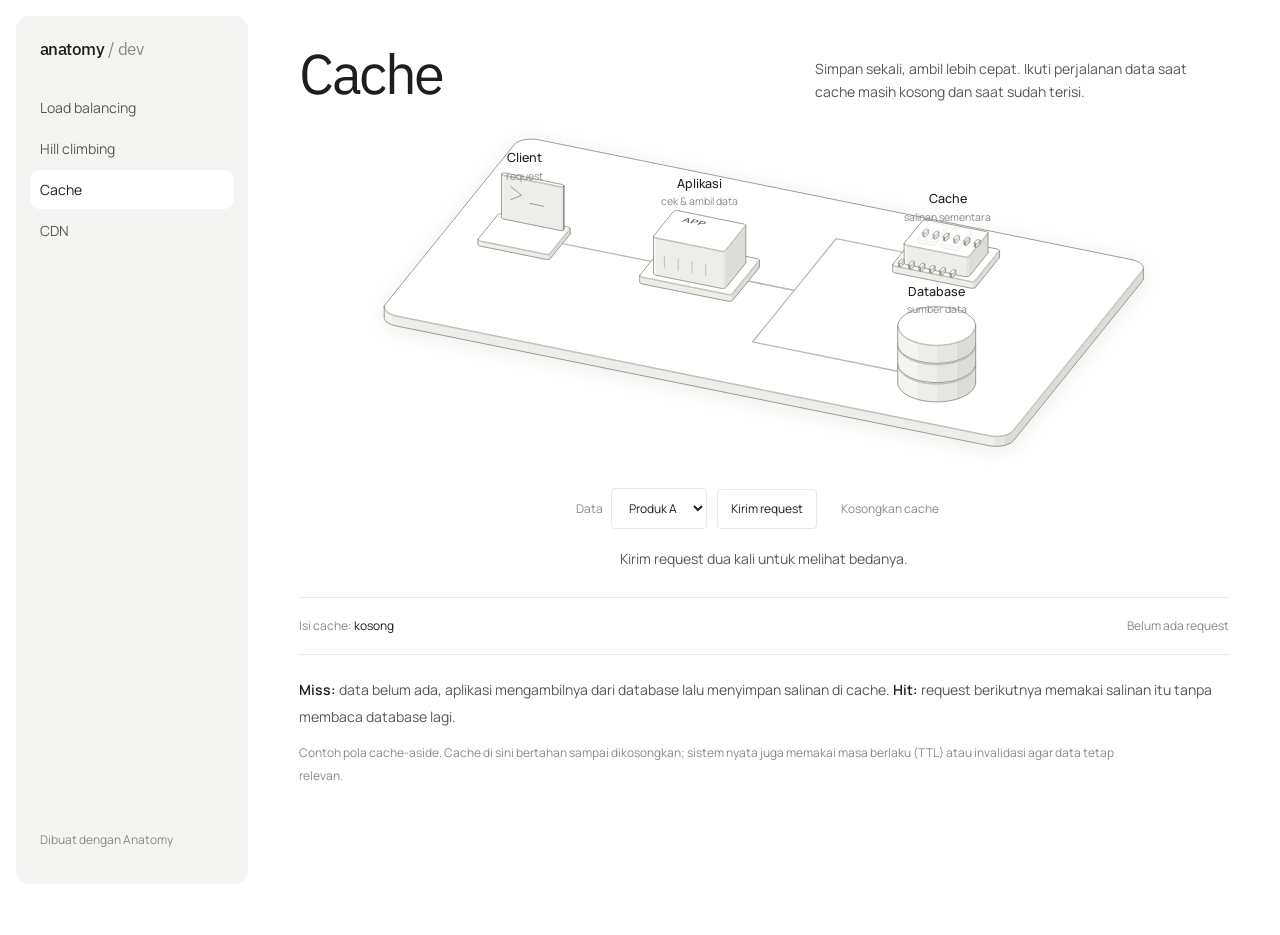
==== commit 31f6bd81: "Add CDN tab, regional edge illustration and navigation integration Preserve the latest sidebar layou" ====
--- a/cache/index.html
+++ b/cache/index.html
@@ -138,4 +138,4 @@
 @media(max-width:900px){.iso-page{display:block;padding:12px var(--gutter) var(--gutter)}.site-header{position:static;height:auto;flex-direction:row;align-items:center;justify-content:space-between;gap:12px;padding:8px 8px 8px 4px}.iso-nav{flex-direction:row}.nav-title,.side-foot{display:none}.iso-nav a{padding:7px 10px;font-size:13px}}
 @media(max-width:480px){.site-header{flex-wrap:wrap;row-gap:8px}.iso-nav{flex-wrap:wrap}.iso-nav a{font-size:12px;padding:7px 8px}}
 @media(max-width:760px){.page-intro{grid-template-columns:1fr;gap:14px;padding-top:28px}.intro-copy{justify-self:start}}
-</style><link rel="stylesheet" href="/cache/style.css"><header class="site-header"><a class="brand" href="/" aria-label="Anatomy Dev beranda">anatomy<span> / dev</span></a><nav class="iso-nav" aria-label="Pilih ilustrasi"><a href="/load-balancer">Load balancing</a><a href="/">Hill climbing</a><a href="/cache" aria-current="page">Cache</a></nav><p class="side-foot"><a href="https://github.com/wheresryan22/anatomy" target="_blank" rel="noreferrer">Dibuat dengan Anatomy</a></p></header><section class="page-intro"><h1>Cache</h1><p class="intro-copy">Simpan sekali, ambil lebih cepat. Ikuti perjalanan data saat cache masih kosong dan saat sudah terisi.</p></section><section class="cache-demo" aria-label="Simulasi cache"><div class="cache-figure"><svg xmlns="http://www.w3.org/2000/svg" class="iso-svg" viewBox="0 0 920 360" role="img" aria-label="Client mengirim request ke aplikasi. Aplikasi memeriksa cache; saat miss, data diambil dari database lalu salinannya disimpan di cache."><path class="iso-halo" d="M96 194.3L96.3 192.5L97.3 190.9L220.6 38.2L222.2 36.7L224.4 35.3L227.1 34.2L230.1 33.4L233.4 32.9L236.9 32.7L240.4 32.8L243.7 33.3L812.9 148.3L816 149.1L818.7 150.2L821 151.6L822.6 153.1L823.7 154.8L824 156.5L824 165.7L823.7 167.5L822.7 169.1L699.4 321.8L697.8 323.3L695.6 324.7L692.9 325.8L689.9 326.6L686.6 327.1L683.1 327.3L679.6 327.2L676.3 326.7L107.1 211.7L104 210.9L101.3 209.8L99 208.4L97.4 206.9L96.3 205.2L96 203.5Z"/><g class="iso-solid"><path class="iso-fill" d="M96.1 193.1L97.3 190.9L220.6 38.2L222.9 36.2L226.1 34.6L230.1 33.4L234.6 32.8L239.2 32.8L243.7 33.3L812.9 148.3L817 149.5L820.3 151.1L822.6 153.1L823.9 155.3L823.9 157.6L823.9 166.9L822.7 169.1L699.4 321.8L697.1 323.8L693.9 325.4L689.9 326.6L685.4 327.2L680.8 327.2L676.3 326.7L107.1 211.7L103 210.5L99.7 208.9L97.4 206.9L96.1 204.7L96.1 202.4Z"/><path class="iso-shade" data-shade="0" d="M823.9 166.9L822.7 169.1L822.7 159.9L823.9 157.6ZM822.7 169.1L699.4 321.8L699.4 312.5L822.7 159.9ZM699.4 321.8L697.1 323.8L697.1 314.5L699.4 312.5ZM697.1 323.8L693.9 325.4L693.9 316.2L697.1 314.5ZM693.9 325.4L689.9 326.6L689.9 317.4L693.9 316.2Z"/><path class="iso-shade" data-shade="1" d="M689.9 326.6L685.4 327.2L685.4 318L689.9 317.4ZM685.4 327.2L680.8 327.2L680.8 318L685.4 318Z"/><path class="iso-shade" data-shade="2" d="M680.8 327.2L676.3 326.7L676.3 317.4L680.8 318ZM676.3 326.7L107.1 211.7L107.1 202.4L676.3 317.4ZM107.1 211.7L103 210.5L103 201.3L107.1 202.4Z"/><path class="iso-shade" data-shade="3" d="M103 210.5L99.7 208.9L99.7 199.7L103 201.3ZM99.7 208.9L97.4 206.9L97.4 197.7L99.7 199.7ZM97.4 206.9L96.1 204.7L96.1 195.4L97.4 197.7ZM96.1 204.7L96.1 202.4L96.1 193.1L96.1 195.4Z"/><path class="iso-top" d="M812.9 148.3L817 149.5L820.3 151.1L822.6 153.1L823.9 155.3L823.9 157.6L822.7 159.9L699.4 312.5L697.1 314.5L693.9 316.2L689.9 317.4L685.4 318L680.8 318L676.3 317.4L107.1 202.4L103 201.3L99.7 199.7L97.4 197.7L96.1 195.4L96.1 193.1L97.3 190.9L220.6 38.2L222.9 36.2L226.1 34.6L230.1 33.4L234.6 32.8L239.2 32.8L243.7 33.3Z"/><path class="iso-line iso-crease" data-tone="lo" d="M823.9 157.6L822.7 159.9L699.4 312.5L697.1 314.5L693.9 316.2L689.9 317.4L685.4 318L680.8 318L676.3 317.4L107.1 202.4L103 201.3L99.7 199.7L97.4 197.7L96.1 195.4L96.1 193.1"/><path class="iso-line iso-bevel" data-tone="lo" d="M823.9 157.6L821.7 159.7L698.5 312.3L696.3 314.2L693.2 315.8L689.5 316.9L685.3 317.5L680.9 317.5L676.6 316.9L107.5 202L103.7 200.9L100.6 199.3L98.4 197.5L97.2 195.4L96.1 193.1"/><path class="iso-line iso-edge" data-tone="mid" d="M96.1 193.1L97.3 190.9L220.6 38.2L222.9 36.2L226.1 34.6L230.1 33.4L234.6 32.8L239.2 32.8L243.7 33.3L812.9 148.3L817 149.5L820.3 151.1L822.6 153.1L823.9 155.3L823.9 157.6M823.9 166.9L822.7 169.1L699.4 321.8L697.1 323.8L693.9 325.4L689.9 326.6L685.4 327.2L680.8 327.2L676.3 326.7L107.1 211.7L103 210.5L99.7 208.9L97.4 206.9L96.1 204.7L96.1 202.4M823.9 157.6L823.9 166.9M96.1 193.1L96.1 202.4"/></g><path id="path-0" d="M263.2 132.1L358.9 151.4" class="route"/><path id="path-1" d="M439.7 167.7L489.2 177.7L529.2 128.2L595.2 141.6" class="route"/><path id="path-2" d="M439.7 167.7L489.2 177.7L449.2 227.2L589.4 255.5" class="route"/><g class="iso-solid"><path class="iso-fill" d="M186 128.9L186.2 128.4L204.9 105.3L205.4 104.8L206.3 104.5L207.3 104.2L208.4 104.2L209.5 104.3L272.2 117L273.2 117.3L273.9 117.7L274.3 118.2L274.4 118.8L274.4 123.4L274.2 123.9L255.5 147L254.9 147.5L254.1 147.9L253.1 148.1L252 148.1L250.9 148L188.2 135.3L187.2 135.1L186.5 134.6L186.1 134.1L186 133.6Z"/><path class="iso-shade" data-shade="0" d="M274.4 123.4L274.2 123.9L274.2 119.3L274.4 118.8ZM274.2 123.9L255.5 147L255.5 142.4L274.2 119.3ZM255.5 147L254.9 147.5L254.9 142.9L255.5 142.4ZM254.9 147.5L254.1 147.9L254.1 143.2L254.9 142.9Z"/><path class="iso-shade" data-shade="1" d="M254.1 147.9L253.1 148.1L253.1 143.5L254.1 143.2ZM253.1 148.1L252 148.1L252 143.5L253.1 143.5Z"/><path class="iso-shade" data-shade="2" d="M252 148.1L250.9 148L250.9 143.4L252 143.5ZM250.9 148L188.2 135.3L188.2 130.7L250.9 143.4Z"/><path class="iso-shade" data-shade="3" d="M188.2 135.3L187.2 135.1L187.2 130.4L188.2 130.7ZM187.2 135.1L186.5 134.6L186.5 130L187.2 130.4ZM186.5 134.6L186.1 134.1L186.1 129.5L186.5 130ZM186.1 134.1L186 133.6L186 128.9L186.1 129.5Z"/><path class="iso-top" d="M272.2 117L273.2 117.3L273.9 117.7L274.3 118.2L274.4 118.8L274.2 119.3L255.5 142.4L254.9 142.9L254.1 143.2L253.1 143.5L252 143.5L250.9 143.4L188.2 130.7L187.2 130.4L186.5 130L186.1 129.5L186 128.9L186.2 128.4L204.9 105.3L205.4 104.8L206.3 104.5L207.3 104.2L208.4 104.2L209.5 104.3Z"/><path class="iso-line iso-crease" data-tone="lo" d="M274.4 118.8L274.2 119.3L255.5 142.4L254.9 142.9L254.1 143.2L253.1 143.5L252 143.5L250.9 143.4L188.2 130.7L187.2 130.4L186.5 130L186.1 129.5L186 128.9"/><path class="iso-line iso-bevel" data-tone="lo" d="M274.4 118.8L273.3 119.2L254.7 142.2L254.2 142.6L253.6 142.9L252.8 143L252 143.1L251.1 143L188.6 130.3L187.8 130.1L187.2 129.8L186.9 129.4L186 128.9"/><path class="iso-line iso-edge" data-tone="mid" d="M186 128.9L186.2 128.4L204.9 105.3L205.4 104.8L206.3 104.5L207.3 104.2L208.4 104.2L209.5 104.3L272.2 117L273.2 117.3L273.9 117.7L274.3 118.2L274.4 118.8M274.4 123.4L274.2 123.9L255.5 147L254.9 147.5L254.1 147.9L253.1 148.1L252 148.1L250.9 148L188.2 135.3L187.2 135.1L186.5 134.6L186.1 134.1L186 133.6M274.4 118.8L274.4 123.4M186 128.9L186 133.6"/></g><g class="iso-solid"><path class="iso-fill" d="M208.6 66.3L208.8 65.9L209.3 65.6L209.9 65.3L210.6 65.1L211.5 65.1L212.3 65.2L266.7 76.2L267.5 76.4L268 76.7L268.3 77.1L268.4 77.5L268.4 119.1L268.2 119.5L267.8 119.9L267.2 120.2L266.4 120.3L265.6 120.4L264.7 120.3L210.3 109.3L209.6 109.1L209 108.7L208.7 108.4L208.6 107.9Z"/><path class="iso-shade" data-shade="0" d="M268.4 119.1L268.2 119.5L268.2 77.9L268.4 77.5ZM268.2 119.5L267.8 119.9L267.8 78.3L268.2 77.9ZM267.8 119.9L267.2 120.2L267.2 78.6L267.8 78.3Z"/><path class="iso-shade" data-shade="1" d="M267.2 120.2L266.4 120.3L266.4 78.7L267.2 78.6ZM266.4 120.3L265.6 120.4L265.6 78.8L266.4 78.7Z"/><path class="iso-shade" data-shade="2" d="M265.6 120.4L264.7 120.3L264.7 78.7L265.6 78.8ZM264.7 120.3L210.3 109.3L210.3 67.7L264.7 78.7Z"/><path class="iso-shade" data-shade="3" d="M210.3 109.3L209.6 109.1L209.6 67.5L210.3 67.7ZM209.6 109.1L209 108.7L209 67.1L209.6 67.5ZM209 108.7L208.7 108.4L208.7 66.8L209 67.1ZM208.7 108.4L208.6 107.9L208.6 66.3L208.7 66.8Z"/><path class="iso-top" d="M266.7 76.2L267.5 76.4L268 76.7L268.3 77.1L268.4 77.5L268.2 77.9L268.2 77.9L267.8 78.3L267.2 78.6L266.4 78.7L265.6 78.8L264.7 78.7L210.3 67.7L209.6 67.5L209 67.1L208.7 66.8L208.6 66.3L208.8 65.9L208.8 65.9L209.3 65.6L209.9 65.3L210.6 65.1L211.5 65.1L212.3 65.2Z"/><path class="iso-line iso-crease" data-tone="lo" d="M268.4 77.5L268.2 77.9M268.2 77.9L267.8 78.3L267.2 78.6L266.4 78.7L265.6 78.8L264.7 78.7L210.3 67.7L209.6 67.5L209 67.1L208.7 66.8L208.6 66.3"/><path class="iso-line iso-bevel" data-tone="lo" d="M268.4 77.5L268.2 77.9M268.2 77.9L267.1 78L266.7 78.2L266.2 78.3L265.6 78.3L265 78.2L210.7 67.3L210.2 67.1L209.8 66.9L209.6 66.6L208.6 66.3"/><path class="iso-line iso-edge" data-tone="mid" d="M268.2 77.9L268.2 77.9M208.6 66.3L208.8 65.9L208.8 65.9L209.3 65.6L209.9 65.3L210.6 65.1L211.5 65.1L212.3 65.2L266.7 76.2L267.5 76.4L268 76.7L268.3 77.1L268.4 77.5M268.4 119.1L268.2 119.5M268.2 119.5L267.8 119.9L267.2 120.2L266.4 120.3L265.6 120.4L264.7 120.3L210.3 109.3L209.6 109.1L209 108.7L208.7 108.4L208.6 107.9M268.4 77.5L268.4 119.1M268.2 77.9L268.2 119.5M268.2 77.9L268.2 119.5M208.6 66.3L208.6 107.9"/></g><path class="iso-line" data-tone="mid" d="M217.7 78.4L227.6 86.6L217.7 90.7"/><path class="iso-line" data-tone="mid" d="M235.9 94.4L249.1 97.1"/><text x="230.18465714645484" y="54.50417423173623" class="label" text-anchor="middle">Client</text><text x="230.18465714645484" y="71.50417423173623" class="sub" text-anchor="middle">request</text><g class="iso-solid"><path class="iso-fill" d="M341 163.5L341.3 163L366.6 131.6L367.2 131.2L368 130.8L369 130.6L370.1 130.5L371.2 130.6L453.7 147.3L454.7 147.6L455.4 148L455.8 148.5L455.9 149.1L455.9 155.2L455.7 155.8L430.3 187.1L429.8 187.6L428.9 188L427.9 188.2L426.8 188.2L425.7 188.1L343.2 171.5L342.3 171.2L341.5 170.8L341.1 170.2L341 169.7Z"/><path class="iso-shade" data-shade="0" d="M455.9 155.2L455.7 155.8L455.7 149.6L455.9 149.1ZM455.7 155.8L430.3 187.1L430.3 181L455.7 149.6ZM430.3 187.1L429.8 187.6L429.8 181.5L430.3 181ZM429.8 187.6L428.9 188L428.9 181.8L429.8 181.5Z"/><path class="iso-shade" data-shade="1" d="M428.9 188L427.9 188.2L427.9 182L428.9 181.8ZM427.9 188.2L426.8 188.2L426.8 182.1L427.9 182Z"/><path class="iso-shade" data-shade="2" d="M426.8 188.2L425.7 188.1L425.7 182L426.8 182.1ZM425.7 188.1L343.2 171.5L343.2 165.3L425.7 182Z"/><path class="iso-shade" data-shade="3" d="M343.2 171.5L342.3 171.2L342.3 165L343.2 165.3ZM342.3 171.2L341.5 170.8L341.5 164.6L342.3 165ZM341.5 170.8L341.1 170.2L341.1 164.1L341.5 164.6ZM341.1 170.2L341 169.7L341 163.5L341.1 164.1Z"/><path class="iso-top" d="M453.7 147.3L454.7 147.6L455.4 148L455.8 148.5L455.9 149.1L455.7 149.6L430.3 181L429.8 181.5L428.9 181.8L427.9 182L426.8 182.1L425.7 182L343.2 165.3L342.3 165L341.5 164.6L341.1 164.1L341 163.5L341.3 163L366.6 131.6L367.2 131.2L368 130.8L369 130.6L370.1 130.5L371.2 130.6Z"/><path class="iso-line iso-crease" data-tone="lo" d="M455.9 149.1L455.7 149.6L430.3 181L429.8 181.5L428.9 181.8L427.9 182L426.8 182.1L425.7 182L343.2 165.3L342.3 165L341.5 164.6L341.1 164.1L341 163.5"/><path class="iso-line iso-bevel" data-tone="lo" d="M455.9 149.1L454.8 149.5L429.5 180.8L429.1 181.2L428.5 181.4L427.7 181.6L426.9 181.6L426 181.5L343.6 164.9L342.8 164.7L342.3 164.4L342 164L341 163.5"/><path class="iso-line iso-edge" data-tone="mid" d="M341 163.5L341.3 163L366.6 131.6L367.2 131.2L368 130.8L369 130.6L370.1 130.5L371.2 130.6L453.7 147.3L454.7 147.6L455.4 148L455.8 148.5L455.9 149.1M455.9 155.2L455.7 155.8L430.3 187.1L429.8 187.6L428.9 188L427.9 188.2L426.8 188.2L425.7 188.1L343.2 171.5L342.3 171.2L341.5 170.8L341.1 170.2L341 169.7M455.9 149.1L455.9 155.2M341 163.5L341 169.7"/></g><g class="iso-solid"><path class="iso-fill" d="M354.2 126L354.5 125.4L373.2 102.3L373.7 101.8L374.6 101.5L375.6 101.3L376.7 101.2L377.8 101.3L440.5 114L441.4 114.3L442.2 114.7L442.6 115.2L442.7 115.8L442.7 151.2L442.4 151.8L423.8 174.9L423.2 175.3L422.4 175.7L421.3 175.9L420.2 176L419.1 175.8L356.5 163.2L355.5 162.9L354.8 162.5L354.3 161.9L354.2 161.4Z"/><path class="iso-shade" data-shade="0" d="M442.7 151.2L442.4 151.8L442.4 116.3L442.7 115.8ZM442.4 151.8L423.8 174.9L423.8 139.4L442.4 116.3ZM423.8 174.9L423.2 175.3L423.2 139.9L423.8 139.4ZM423.2 175.3L422.4 175.7L422.4 140.2L423.2 139.9Z"/><path class="iso-shade" data-shade="1" d="M422.4 175.7L421.3 175.9L421.3 140.5L422.4 140.2ZM421.3 175.9L420.2 176L420.2 140.5L421.3 140.5Z"/><path class="iso-shade" data-shade="2" d="M420.2 176L419.1 175.8L419.1 140.4L420.2 140.5ZM419.1 175.8L356.5 163.2L356.5 127.7L419.1 140.4Z"/><path class="iso-shade" data-shade="3" d="M356.5 163.2L355.5 162.9L355.5 127.4L356.5 127.7ZM355.5 162.9L354.8 162.5L354.8 127L355.5 127.4ZM354.8 162.5L354.3 161.9L354.3 126.5L354.8 127ZM354.3 161.9L354.2 161.4L354.2 126L354.3 126.5Z"/><path class="iso-top" d="M440.5 114L441.4 114.3L442.2 114.7L442.6 115.2L442.7 115.8L442.4 116.3L423.8 139.4L423.2 139.9L422.4 140.2L421.3 140.5L420.2 140.5L419.1 140.4L356.5 127.7L355.5 127.4L354.8 127L354.3 126.5L354.2 126L354.5 125.4L373.2 102.3L373.7 101.8L374.6 101.5L375.6 101.3L376.7 101.2L377.8 101.3Z"/><path class="iso-line iso-crease" data-tone="lo" d="M442.7 115.8L442.4 116.3L423.8 139.4L423.2 139.9L422.4 140.2L421.3 140.5L420.2 140.5L419.1 140.4L356.5 127.7L355.5 127.4L354.8 127L354.3 126.5L354.2 126"/><path class="iso-line iso-bevel" data-tone="lo" d="M442.7 115.8L441.6 116.2L423 139.2L422.5 139.6L421.9 139.9L421.1 140L420.3 140.1L419.4 140L356.9 127.3L356.1 127.1L355.5 126.8L355.2 126.4L354.2 126"/><path class="iso-line iso-edge" data-tone="mid" d="M354.2 126L354.5 125.4L373.2 102.3L373.7 101.8L374.6 101.5L375.6 101.3L376.7 101.2L377.8 101.3L440.5 114L441.4 114.3L442.2 114.7L442.6 115.2L442.7 115.8M442.7 151.2L442.4 151.8L423.8 174.9L423.2 175.3L422.4 175.7L421.3 175.9L420.2 176L419.1 175.8L356.5 163.2L355.5 162.9L354.8 162.5L354.3 161.9L354.2 161.4M442.7 115.8L442.7 151.2M354.2 126L354.2 161.4"/></g><text class="iso-face-text" data-tone="hi" transform="matrix(1.65 0.333 -0.667 0.825 381.017 111.578)" font-size="7" text-anchor="start">APP</text><path class="iso-line" data-tone="lo" d="M364.7 155.6L364.7 144.8"/><path class="iso-line" data-tone="lo" d="M377.9 158.3L377.9 147.5"/><path class="iso-line" data-tone="lo" d="M391.1 160.9L391.1 150.1"/><path class="iso-line" data-tone="lo" d="M404.3 163.6L404.3 152.8"/><text x="398.46537314892987" y="79.25316403293624" class="label" text-anchor="middle">Aplikasi</text><text x="398.46537314892987" y="96.25316403293624" class="sub" text-anchor="middle">cek & ambil data</text><g class="iso-solid"><path class="iso-fill" d="M583.6 153L583.9 152.5L606.5 124.4L607.1 124L607.9 123.6L609 123.4L610.1 123.3L611.2 123.5L683.7 138.1L684.7 138.4L685.4 138.8L685.9 139.3L686 139.9L686 146.1L685.7 146.6L663.1 174.7L662.5 175.1L661.6 175.5L660.6 175.7L659.5 175.8L658.4 175.6L585.8 161L584.9 160.7L584.1 160.3L583.7 159.8L583.6 159.2Z"/><path class="iso-shade" data-shade="0" d="M686 146.1L685.7 146.6L685.7 140.4L686 139.9ZM685.7 146.6L663.1 174.7L663.1 168.5L685.7 140.4ZM663.1 174.7L662.5 175.1L662.5 169L663.1 168.5ZM662.5 175.1L661.6 175.5L661.6 169.3L662.5 169Z"/><path class="iso-shade" data-shade="1" d="M661.6 175.5L660.6 175.7L660.6 169.6L661.6 169.3ZM660.6 175.7L659.5 175.8L659.5 169.6L660.6 169.6Z"/><path class="iso-shade" data-shade="2" d="M659.5 175.8L658.4 175.6L658.4 169.5L659.5 169.6ZM658.4 175.6L585.8 161L585.8 154.8L658.4 169.5Z"/><path class="iso-shade" data-shade="3" d="M585.8 161L584.9 160.7L584.9 154.5L585.8 154.8ZM584.9 160.7L584.1 160.3L584.1 154.1L584.9 154.5ZM584.1 160.3L583.7 159.8L583.7 153.6L584.1 154.1ZM583.7 159.8L583.6 159.2L583.6 153L583.7 153.6Z"/><path class="iso-top" d="M683.7 138.1L684.7 138.4L685.4 138.8L685.9 139.3L686 139.9L685.7 140.4L663.1 168.5L662.5 169L661.6 169.3L660.6 169.6L659.5 169.6L658.4 169.5L585.8 154.8L584.9 154.5L584.1 154.1L583.7 153.6L583.6 153L583.9 152.5L606.5 124.4L607.1 124L607.9 123.6L609 123.4L610.1 123.3L611.2 123.5Z"/><path class="iso-line iso-crease" data-tone="lo" d="M686 139.9L685.7 140.4L663.1 168.5L662.5 169L661.6 169.3L660.6 169.6L659.5 169.6L658.4 169.5L585.8 154.8L584.9 154.5L584.1 154.1L583.7 153.6L583.6 153"/><path class="iso-line iso-bevel" data-tone="lo" d="M686 139.9L684.9 140.3L662.3 168.3L661.8 168.7L661.2 169L660.4 169.1L659.6 169.2L658.7 169.1L586.2 154.4L585.4 154.2L584.9 153.9L584.6 153.5L583.6 153"/><path class="iso-line iso-edge" data-tone="mid" d="M583.6 153L583.9 152.5L606.5 124.4L607.1 124L607.9 123.6L609 123.4L610.1 123.3L611.2 123.5L683.7 138.1L684.7 138.4L685.4 138.8L685.9 139.3L686 139.9M686 146.1L685.7 146.6L663.1 174.7L662.5 175.1L661.6 175.5L660.6 175.7L659.5 175.8L658.4 175.6L585.8 161L584.9 160.7L584.1 160.3L583.7 159.8L583.6 159.2M686 139.9L686 146.1M583.6 153L583.6 159.2"/></g><g class="iso-solid"><path class="iso-fill" d="M594.5 132.9L594.8 132.4L612.1 110.9L612.7 110.4L613.5 110.1L614.5 109.9L615.7 109.8L616.7 109.9L672.8 121.3L673.8 121.6L674.5 122L675 122.5L675 123L675 141.5L674.8 142.1L657.5 163.5L656.9 164L656.1 164.4L655 164.6L653.9 164.6L652.8 164.5L596.7 153.2L595.8 152.9L595.1 152.5L594.6 152L594.5 151.4Z"/><path class="iso-shade" data-shade="0" d="M675 141.5L674.8 142.1L674.8 123.6L675 123ZM674.8 142.1L657.5 163.5L657.5 145L674.8 123.6ZM657.5 163.5L656.9 164L656.9 145.5L657.5 145ZM656.9 164L656.1 164.4L656.1 145.9L656.9 145.5Z"/><path class="iso-shade" data-shade="1" d="M656.1 164.4L655 164.6L655 146.1L656.1 145.9ZM655 164.6L653.9 164.6L653.9 146.1L655 146.1Z"/><path class="iso-shade" data-shade="2" d="M653.9 164.6L652.8 164.5L652.8 146L653.9 146.1ZM652.8 164.5L596.7 153.2L596.7 134.7L652.8 146Z"/><path class="iso-shade" data-shade="3" d="M596.7 153.2L595.8 152.9L595.8 134.4L596.7 134.7ZM595.8 152.9L595.1 152.5L595.1 134L595.8 134.4ZM595.1 152.5L594.6 152L594.6 133.5L595.1 134ZM594.6 152L594.5 151.4L594.5 132.9L594.6 133.5Z"/><path class="iso-top" d="M672.8 121.3L673.8 121.6L674.5 122L675 122.5L675 123L674.8 123.6L657.5 145L656.9 145.5L656.1 145.9L655 146.1L653.9 146.1L652.8 146L596.7 134.7L595.8 134.4L595.1 134L594.6 133.5L594.5 132.9L594.8 132.4L612.1 110.9L612.7 110.4L613.5 110.1L614.5 109.9L615.7 109.8L616.7 109.9Z"/><path class="iso-line iso-crease" data-tone="lo" d="M675 123L674.8 123.6L657.5 145L656.9 145.5L656.1 145.9L655 146.1L653.9 146.1L652.8 146L596.7 134.7L595.8 134.4L595.1 134L594.6 133.5L594.5 132.9"/><path class="iso-line iso-bevel" data-tone="lo" d="M675 123L674 123.5L656.7 144.8L656.2 145.2L655.6 145.5L654.8 145.7L654 145.7L653.1 145.6L597.1 134.3L596.4 134.1L595.8 133.7L595.5 133.4L594.5 132.9"/><path class="iso-line iso-edge" data-tone="mid" d="M594.5 132.9L594.8 132.4L612.1 110.9L612.7 110.4L613.5 110.1L614.5 109.9L615.7 109.8L616.7 109.9L672.8 121.3L673.8 121.6L674.5 122L675 122.5L675 123M675 141.5L674.8 142.1L657.5 163.5L656.9 164L656.1 164.4L655 164.6L653.9 164.6L652.8 164.5L596.7 153.2L595.8 152.9L595.1 152.5L594.6 152L594.5 151.4M675 123L675 141.5M594.5 132.9L594.5 151.4"/></g><g class="iso-solid"><path class="iso-fill" d="M612.3 122.3L612.5 122L614.5 119.5L614.7 119.3L615.2 119.1L615.7 119L616.2 119L616.8 119L617.2 119.2L617.6 119.4L617.8 119.6L617.9 119.9L617.9 123L617.8 123.3L615.8 125.7L615.5 126L615 126.2L614.5 126.3L614 126.3L613.4 126.2L613 126.1L612.6 125.9L612.4 125.6L612.3 125.3Z"/><path class="iso-shade" data-shade="0" d="M617.9 123L617.8 123.3L617.8 120.2L617.9 119.9ZM617.8 123.3L615.8 125.7L615.8 122.6L617.8 120.2ZM615.8 125.7L615.5 126L615.5 122.9L615.8 122.6ZM615.5 126L615 126.2L615 123.1L615.5 122.9Z"/><path class="iso-shade" data-shade="1" d="M615 126.2L614.5 126.3L614.5 123.2L615 123.1ZM614.5 126.3L614 126.3L614 123.2L614.5 123.2Z"/><path class="iso-shade" data-shade="2" d="M614 126.3L613.4 126.2L613.4 123.1L614 123.2Z"/><path class="iso-shade" data-shade="3" d="M613.4 126.2L613 126.1L613 123L613.4 123.1ZM613 126.1L612.6 125.9L612.6 122.8L613 123ZM612.6 125.9L612.4 125.6L612.4 122.5L612.6 122.8ZM612.4 125.6L612.3 125.3L612.3 122.3L612.4 122.5Z"/><path class="iso-top" d="M616.8 119L617.2 119.2L617.6 119.4L617.8 119.6L617.9 119.9L617.8 120.2L615.8 122.6L615.5 122.9L615 123.1L614.5 123.2L614 123.2L613.4 123.1L613.4 123.1L613 123L612.6 122.8L612.4 122.5L612.3 122.3L612.5 122L614.5 119.5L614.7 119.3L615.2 119.1L615.7 119L616.2 119L616.8 119Z"/><path class="iso-line iso-crease" data-tone="lo" d="M617.9 119.9L617.8 120.2L615.8 122.6L615.5 122.9L615 123.1L614.5 123.2L614 123.2L613.4 123.1M613.4 123.1L613 123L612.6 122.8L612.4 122.5L612.3 122.3"/><path class="iso-line iso-bevel" data-tone="lo" d="M617.9 119.9L616.9 120L615 122.4L614.8 122.6L614.6 122.7L614.3 122.7L614 122.8L613.4 123.1M613.4 123.1L613.5 122.7L613.4 122.6L613.2 122.4L612.3 122.3"/><path class="iso-line iso-edge" data-tone="mid" d="M613.4 123.1L613.4 123.1M612.3 122.3L612.5 122L614.5 119.5L614.7 119.3L615.2 119.1L615.7 119L616.2 119L616.8 119L616.8 119L617.2 119.2L617.6 119.4L617.8 119.6L617.9 119.9M617.9 123L617.8 123.3L615.8 125.7L615.5 126L615 126.2L614.5 126.3L614 126.3L613.4 126.2M613.4 126.2L613 126.1L612.6 125.9L612.4 125.6L612.3 125.3M617.9 119.9L617.9 123M613.4 123.1L613.4 126.2M613.4 123.1L613.4 126.2M612.3 122.3L612.3 125.3"/></g><g class="iso-solid"><path class="iso-fill" d="M589 151.1L589.1 150.9L591.1 148.4L591.4 148.1L591.8 148L592.3 147.8L592.9 147.8L593.4 147.9L593.9 148L594.3 148.2L594.5 148.5L594.6 148.8L594.6 151.9L594.4 152.1L592.4 154.6L592.1 154.8L591.7 155L591.2 155.1L590.7 155.2L590.1 155.1L589.6 155L589.3 154.7L589 154.5L589 154.2Z"/><path class="iso-shade" data-shade="0" d="M594.6 151.9L594.4 152.1L594.4 149L594.6 148.8ZM594.4 152.1L592.4 154.6L592.4 151.5L594.4 149ZM592.4 154.6L592.1 154.8L592.1 151.8L592.4 151.5ZM592.1 154.8L591.7 155L591.7 151.9L592.1 151.8Z"/><path class="iso-shade" data-shade="1" d="M591.7 155L591.2 155.1L591.2 152.1L591.7 151.9ZM591.2 155.1L590.7 155.2L590.7 152.1L591.2 152.1Z"/><path class="iso-shade" data-shade="2" d="M590.7 155.2L590.1 155.1L590.1 152L590.7 152.1Z"/><path class="iso-shade" data-shade="3" d="M590.1 155.1L589.6 155L589.6 151.9L590.1 152ZM589.6 155L589.3 154.7L589.3 151.7L589.6 151.9ZM589.3 154.7L589 154.5L589 151.4L589.3 151.7ZM589 154.5L589 154.2L589 151.1L589 151.4Z"/><path class="iso-top" d="M593.4 147.9L593.9 148L594.3 148.2L594.5 148.5L594.6 148.8L594.4 149L592.4 151.5L592.1 151.8L591.7 151.9L591.2 152.1L590.7 152.1L590.1 152L590.1 152L589.6 151.9L589.3 151.7L589 151.4L589 151.1L589.1 150.9L591.1 148.4L591.4 148.1L591.8 148L592.3 147.8L592.9 147.8L593.4 147.9Z"/><path class="iso-line iso-crease" data-tone="lo" d="M594.6 148.8L594.4 149L592.4 151.5L592.1 151.8L591.7 151.9L591.2 152.1L590.7 152.1L590.1 152M590.1 152L589.6 151.9L589.3 151.7L589 151.4L589 151.1"/><path class="iso-line iso-bevel" data-tone="lo" d="M594.6 148.8L593.6 148.9L591.6 151.3L591.5 151.5L591.2 151.6L591 151.6L590.7 151.6L590.1 152M590.1 152L590.2 151.5L590 151.4L589.9 151.3L589 151.1"/><path class="iso-line iso-edge" data-tone="mid" d="M590.1 152L590.1 152M589 151.1L589.1 150.9L591.1 148.4L591.4 148.1L591.8 148L592.3 147.8L592.9 147.8L593.4 147.9L593.4 147.9L593.9 148L594.3 148.2L594.5 148.5L594.6 148.8M594.6 151.9L594.4 152.1L592.4 154.6L592.1 154.8L591.7 155L591.2 155.1L590.7 155.2L590.1 155.1M590.1 155.1L589.6 155L589.3 154.7L589 154.5L589 154.2M594.6 148.8L594.6 151.9M590.1 152L590.1 155.1M590.1 152L590.1 155.1M589 151.1L589 154.2"/></g><g class="iso-solid"><path class="iso-fill" d="M622.2 124.3L622.4 124L624.4 121.5L624.6 121.3L625.1 121.1L625.6 121L626.1 121L626.7 121L627.1 121.2L627.5 121.4L627.7 121.6L627.8 121.9L627.8 125L627.7 125.3L625.7 127.7L625.4 128L624.9 128.2L624.4 128.3L623.9 128.3L623.3 128.2L622.9 128.1L622.5 127.9L622.3 127.6L622.2 127.3Z"/><path class="iso-shade" data-shade="0" d="M627.8 125L627.7 125.3L627.7 122.2L627.8 121.9ZM627.7 125.3L625.7 127.7L625.7 124.6L627.7 122.2ZM625.7 127.7L625.4 128L625.4 124.9L625.7 124.6ZM625.4 128L624.9 128.2L624.9 125.1L625.4 124.9Z"/><path class="iso-shade" data-shade="1" d="M624.9 128.2L624.4 128.3L624.4 125.2L624.9 125.1ZM624.4 128.3L623.9 128.3L623.9 125.2L624.4 125.2Z"/><path class="iso-shade" data-shade="2" d="M623.9 128.3L623.3 128.2L623.3 125.1L623.9 125.2Z"/><path class="iso-shade" data-shade="3" d="M623.3 128.2L622.9 128.1L622.9 125L623.3 125.1ZM622.9 128.1L622.5 127.9L622.5 124.8L622.9 125ZM622.5 127.9L622.3 127.6L622.3 124.5L622.5 124.8ZM622.3 127.6L622.2 127.3L622.2 124.3L622.3 124.5Z"/><path class="iso-top" d="M626.7 121L627.1 121.2L627.5 121.4L627.7 121.6L627.8 121.9L627.7 122.2L625.7 124.6L625.4 124.9L624.9 125.1L624.4 125.2L623.9 125.2L623.3 125.1L623.3 125.1L622.9 125L622.5 124.8L622.3 124.5L622.2 124.3L622.4 124L624.4 121.5L624.6 121.3L625.1 121.1L625.6 121L626.1 121L626.7 121Z"/><path class="iso-line iso-crease" data-tone="lo" d="M627.8 121.9L627.7 122.2L625.7 124.6L625.4 124.9L624.9 125.1L624.4 125.2L623.9 125.2L623.3 125.1M623.3 125.1L622.9 125L622.5 124.8L622.3 124.5L622.2 124.3"/><path class="iso-line iso-bevel" data-tone="lo" d="M627.8 121.9L626.8 122L624.9 124.4L624.7 124.6L624.5 124.7L624.2 124.7L623.9 124.8L623.3 125.1M623.3 125.1L623.4 124.7L623.2 124.6L623.1 124.4L622.2 124.3"/><path class="iso-line iso-edge" data-tone="mid" d="M623.3 125.1L623.3 125.1M622.2 124.3L622.4 124L624.4 121.5L624.6 121.3L625.1 121.1L625.6 121L626.1 121L626.7 121L626.7 121L627.1 121.2L627.5 121.4L627.7 121.6L627.8 121.9M627.8 125L627.7 125.3L625.7 127.7L625.4 128L624.9 128.2L624.4 128.3L623.9 128.3L623.3 128.2M623.3 128.2L622.9 128.1L622.5 127.9L622.3 127.6L622.2 127.3M627.8 121.9L627.8 125M623.3 125.1L623.3 128.2M623.3 125.1L623.3 128.2M622.2 124.3L622.2 127.3"/></g><g class="iso-solid"><path class="iso-fill" d="M598.9 153.1L599 152.9L601 150.4L601.3 150.1L601.7 150L602.2 149.8L602.8 149.8L603.3 149.9L603.8 150L604.2 150.2L604.4 150.5L604.4 150.8L604.4 153.9L604.3 154.1L602.3 156.6L602 156.8L601.6 157L601.1 157.1L600.6 157.2L600 157.1L599.5 156.9L599.2 156.7L598.9 156.5L598.9 156.2Z"/><path class="iso-shade" data-shade="0" d="M604.4 153.9L604.3 154.1L604.3 151L604.4 150.8ZM604.3 154.1L602.3 156.6L602.3 153.5L604.3 151ZM602.3 156.6L602 156.8L602 153.8L602.3 153.5ZM602 156.8L601.6 157L601.6 153.9L602 153.8Z"/><path class="iso-shade" data-shade="1" d="M601.6 157L601.1 157.1L601.1 154L601.6 153.9ZM601.1 157.1L600.6 157.2L600.6 154.1L601.1 154Z"/><path class="iso-shade" data-shade="2" d="M600.6 157.2L600 157.1L600 154L600.6 154.1Z"/><path class="iso-shade" data-shade="3" d="M600 157.1L599.5 156.9L599.5 153.9L600 154ZM599.5 156.9L599.2 156.7L599.2 153.7L599.5 153.9ZM599.2 156.7L598.9 156.5L598.9 153.4L599.2 153.7ZM598.9 156.5L598.9 156.2L598.9 153.1L598.9 153.4Z"/><path class="iso-top" d="M603.3 149.9L603.8 150L604.2 150.2L604.4 150.5L604.4 150.8L604.3 151L602.3 153.5L602 153.8L601.6 153.9L601.1 154L600.6 154.1L600 154L600 154L599.5 153.9L599.2 153.7L598.9 153.4L598.9 153.1L599 152.9L601 150.4L601.3 150.1L601.7 150L602.2 149.8L602.8 149.8L603.3 149.9Z"/><path class="iso-line iso-crease" data-tone="lo" d="M604.4 150.8L604.3 151L602.3 153.5L602 153.8L601.6 153.9L601.1 154L600.6 154.1L600 154M600 154L599.5 153.9L599.2 153.7L598.9 153.4L598.9 153.1"/><path class="iso-line iso-bevel" data-tone="lo" d="M604.4 150.8L603.5 150.9L601.5 153.3L601.4 153.5L601.1 153.6L600.9 153.6L600.6 153.6L600 154M600 154L600.1 153.5L599.9 153.4L599.8 153.3L598.9 153.1"/><path class="iso-line iso-edge" data-tone="mid" d="M600 154L600 154M598.9 153.1L599 152.9L601 150.4L601.3 150.1L601.7 150L602.2 149.8L602.8 149.8L603.3 149.9L603.3 149.9L603.8 150L604.2 150.2L604.4 150.5L604.4 150.8M604.4 153.9L604.3 154.1L602.3 156.6L602 156.8L601.6 157L601.1 157.1L600.6 157.2L600 157.1M600 157.1L599.5 156.9L599.2 156.7L598.9 156.5L598.9 156.2M604.4 150.8L604.4 153.9M600 154L600 157.1M600 154L600 157.1M598.9 153.1L598.9 156.2"/></g><g class="iso-solid"><path class="iso-fill" d="M632.1 126.3L632.3 126L634.3 123.5L634.5 123.3L635 123.1L635.5 123L636 123L636.6 123L637 123.2L637.4 123.4L637.6 123.6L637.7 123.9L637.7 127L637.6 127.3L635.6 129.7L635.3 130L634.8 130.2L634.3 130.3L633.8 130.3L633.2 130.2L632.8 130.1L632.4 129.9L632.2 129.6L632.1 129.3Z"/><path class="iso-shade" data-shade="0" d="M637.7 127L637.6 127.3L637.6 124.2L637.7 123.9ZM637.6 127.3L635.6 129.7L635.6 126.6L637.6 124.2ZM635.6 129.7L635.3 130L635.3 126.9L635.6 126.6ZM635.3 130L634.8 130.2L634.8 127.1L635.3 126.9Z"/><path class="iso-shade" data-shade="1" d="M634.8 130.2L634.3 130.3L634.3 127.2L634.8 127.1ZM634.3 130.3L633.8 130.3L633.8 127.2L634.3 127.2Z"/><path class="iso-shade" data-shade="2" d="M633.8 130.3L633.2 130.2L633.2 127.1L633.8 127.2Z"/><path class="iso-shade" data-shade="3" d="M633.2 130.2L632.8 130.1L632.8 127L633.2 127.1ZM632.8 130.1L632.4 129.9L632.4 126.8L632.8 127ZM632.4 129.9L632.2 129.6L632.2 126.5L632.4 126.8ZM632.2 129.6L632.1 129.3L632.1 126.3L632.2 126.5Z"/><path class="iso-top" d="M636.6 123L637 123.2L637.4 123.4L637.6 123.6L637.7 123.9L637.6 124.2L635.6 126.6L635.3 126.9L634.8 127.1L634.3 127.2L633.8 127.2L633.2 127.1L633.2 127.1L632.8 127L632.4 126.8L632.2 126.5L632.1 126.3L632.3 126L634.3 123.5L634.5 123.3L635 123.1L635.5 123L636 123L636.6 123Z"/><path class="iso-line iso-crease" data-tone="lo" d="M637.7 123.9L637.6 124.2L635.6 126.6L635.3 126.9L634.8 127.1L634.3 127.2L633.8 127.2L633.2 127.1M633.2 127.1L632.8 127L632.4 126.8L632.2 126.5L632.1 126.3"/><path class="iso-line iso-bevel" data-tone="lo" d="M637.7 123.9L636.7 124L634.8 126.4L634.6 126.6L634.4 126.7L634.1 126.7L633.8 126.8L633.2 127.1M633.2 127.1L633.3 126.7L633.1 126.6L633 126.4L632.1 126.3"/><path class="iso-line iso-edge" data-tone="mid" d="M633.2 127.1L633.2 127.1M632.1 126.3L632.3 126L634.3 123.5L634.5 123.3L635 123.1L635.5 123L636 123L636.6 123L636.6 123L637 123.2L637.4 123.4L637.6 123.6L637.7 123.9M637.7 127L637.6 127.3L635.6 129.7L635.3 130L634.8 130.2L634.3 130.3L633.8 130.3L633.2 130.2M633.2 130.2L632.8 130.1L632.4 129.9L632.2 129.6L632.1 129.3M637.7 123.9L637.7 127M633.2 127.1L633.2 130.2M633.2 127.1L633.2 130.2M632.1 126.3L632.1 129.3"/></g><g class="iso-solid"><path class="iso-fill" d="M608.8 155.1L608.9 154.9L610.9 152.4L611.2 152.1L611.6 152L612.1 151.8L612.7 151.8L613.2 151.9L613.7 152L614.1 152.2L614.3 152.5L614.3 152.8L614.3 155.9L614.2 156.1L612.2 158.6L611.9 158.8L611.5 159L611 159.1L610.4 159.2L609.9 159.1L609.4 158.9L609.1 158.7L608.8 158.5L608.8 158.2Z"/><path class="iso-shade" data-shade="0" d="M614.3 155.9L614.2 156.1L614.2 153L614.3 152.8ZM614.2 156.1L612.2 158.6L612.2 155.5L614.2 153ZM612.2 158.6L611.9 158.8L611.9 155.8L612.2 155.5ZM611.9 158.8L611.5 159L611.5 155.9L611.9 155.8Z"/><path class="iso-shade" data-shade="1" d="M611.5 159L611 159.1L611 156L611.5 155.9ZM611 159.1L610.4 159.2L610.4 156.1L611 156Z"/><path class="iso-shade" data-shade="2" d="M610.4 159.2L609.9 159.1L609.9 156L610.4 156.1Z"/><path class="iso-shade" data-shade="3" d="M609.9 159.1L609.4 158.9L609.4 155.9L609.9 156ZM609.4 158.9L609.1 158.7L609.1 155.7L609.4 155.9ZM609.1 158.7L608.8 158.5L608.8 155.4L609.1 155.7ZM608.8 158.5L608.8 158.2L608.8 155.1L608.8 155.4Z"/><path class="iso-top" d="M613.2 151.9L613.7 152L614.1 152.2L614.3 152.5L614.3 152.8L614.2 153L612.2 155.5L611.9 155.8L611.5 155.9L611 156L610.4 156.1L609.9 156L609.9 156L609.4 155.9L609.1 155.7L608.8 155.4L608.8 155.1L608.9 154.9L610.9 152.4L611.2 152.1L611.6 152L612.1 151.8L612.7 151.8L613.2 151.9Z"/><path class="iso-line iso-crease" data-tone="lo" d="M614.3 152.8L614.2 153L612.2 155.5L611.9 155.8L611.5 155.9L611 156L610.4 156.1L609.9 156M609.9 156L609.4 155.9L609.1 155.7L608.8 155.4L608.8 155.1"/><path class="iso-line iso-bevel" data-tone="lo" d="M614.3 152.8L613.4 152.9L611.4 155.3L611.3 155.5L611 155.6L610.8 155.6L610.5 155.6L609.9 156M609.9 156L610 155.5L609.8 155.4L609.7 155.3L608.8 155.1"/><path class="iso-line iso-edge" data-tone="mid" d="M609.9 156L609.9 156M608.8 155.1L608.9 154.9L610.9 152.4L611.2 152.1L611.6 152L612.1 151.8L612.7 151.8L613.2 151.9L613.2 151.9L613.7 152L614.1 152.2L614.3 152.5L614.3 152.8M614.3 155.9L614.2 156.1L612.2 158.6L611.9 158.8L611.5 159L611 159.1L610.4 159.2L609.9 159.1M609.9 159.1L609.4 158.9L609.1 158.7L608.8 158.5L608.8 158.2M614.3 152.8L614.3 155.9M609.9 156L609.9 159.1M609.9 156L609.9 159.1M608.8 155.1L608.8 158.2"/></g><g class="iso-solid"><path class="iso-fill" d="M642 128.3L642.2 128L644.2 125.5L644.4 125.3L644.9 125.1L645.4 125L645.9 125L646.5 125L646.9 125.2L647.3 125.4L647.5 125.6L647.6 125.9L647.6 129L647.5 129.3L645.5 131.7L645.2 132L644.7 132.2L644.2 132.3L643.7 132.3L643.1 132.2L642.7 132.1L642.3 131.9L642.1 131.6L642 131.3Z"/><path class="iso-shade" data-shade="0" d="M647.6 129L647.5 129.3L647.5 126.2L647.6 125.9ZM647.5 129.3L645.5 131.7L645.5 128.6L647.5 126.2ZM645.5 131.7L645.2 132L645.2 128.9L645.5 128.6ZM645.2 132L644.7 132.2L644.7 129.1L645.2 128.9Z"/><path class="iso-shade" data-shade="1" d="M644.7 132.2L644.2 132.3L644.2 129.2L644.7 129.1ZM644.2 132.3L643.7 132.3L643.7 129.2L644.2 129.2Z"/><path class="iso-shade" data-shade="2" d="M643.7 132.3L643.1 132.2L643.1 129.1L643.7 129.2Z"/><path class="iso-shade" data-shade="3" d="M643.1 132.2L642.7 132.1L642.7 129L643.1 129.1ZM642.7 132.1L642.3 131.9L642.3 128.8L642.7 129ZM642.3 131.9L642.1 131.6L642.1 128.5L642.3 128.8ZM642.1 131.6L642 131.3L642 128.3L642.1 128.5Z"/><path class="iso-top" d="M646.5 125L646.9 125.2L647.3 125.4L647.5 125.6L647.6 125.9L647.5 126.2L645.5 128.6L645.2 128.9L644.7 129.1L644.2 129.2L643.7 129.2L643.1 129.1L643.1 129.1L642.7 129L642.3 128.8L642.1 128.5L642 128.3L642.2 128L644.2 125.5L644.4 125.3L644.9 125.1L645.4 125L645.9 125L646.5 125Z"/><path class="iso-line iso-crease" data-tone="lo" d="M647.6 125.9L647.5 126.2L645.5 128.6L645.2 128.9L644.7 129.1L644.2 129.2L643.7 129.2L643.1 129.1M643.1 129.1L642.7 129L642.3 128.8L642.1 128.5L642 128.3"/><path class="iso-line iso-bevel" data-tone="lo" d="M647.6 125.9L646.6 126L644.7 128.4L644.5 128.6L644.3 128.7L644 128.7L643.7 128.8L643.1 129.1M643.1 129.1L643.2 128.7L643 128.5L642.9 128.4L642 128.3"/><path class="iso-line iso-edge" data-tone="mid" d="M643.1 129.1L643.1 129.1M642 128.3L642.2 128L644.2 125.5L644.4 125.3L644.9 125.1L645.4 125L645.9 125L646.5 125L646.5 125L646.9 125.2L647.3 125.4L647.5 125.6L647.6 125.9M647.6 129L647.5 129.3L645.5 131.7L645.2 132L644.7 132.2L644.2 132.3L643.7 132.3L643.1 132.2M643.1 132.2L642.7 132.1L642.3 131.9L642.1 131.6L642 131.3M647.6 125.9L647.6 129M643.1 129.1L643.1 132.2M643.1 129.1L643.1 132.2M642 128.3L642 131.3"/></g><g class="iso-solid"><path class="iso-fill" d="M618.7 157.1L618.8 156.9L620.8 154.4L621.1 154.1L621.5 154L622 153.8L622.6 153.8L623.1 153.9L623.6 154L624 154.2L624.2 154.5L624.2 154.8L624.2 157.9L624.1 158.1L622.1 160.6L621.8 160.8L621.4 161L620.9 161.1L620.3 161.2L619.8 161.1L619.3 160.9L619 160.7L618.7 160.5L618.7 160.2Z"/><path class="iso-shade" data-shade="0" d="M624.2 157.9L624.1 158.1L624.1 155L624.2 154.8ZM624.1 158.1L622.1 160.6L622.1 157.5L624.1 155ZM622.1 160.6L621.8 160.8L621.8 157.8L622.1 157.5ZM621.8 160.8L621.4 161L621.4 157.9L621.8 157.8Z"/><path class="iso-shade" data-shade="1" d="M621.4 161L620.9 161.1L620.9 158L621.4 157.9ZM620.9 161.1L620.3 161.2L620.3 158.1L620.9 158Z"/><path class="iso-shade" data-shade="2" d="M620.3 161.2L619.8 161.1L619.8 158L620.3 158.1Z"/><path class="iso-shade" data-shade="3" d="M619.8 161.1L619.3 160.9L619.3 157.9L619.8 158ZM619.3 160.9L619 160.7L619 157.7L619.3 157.9ZM619 160.7L618.7 160.5L618.7 157.4L619 157.7ZM618.7 160.5L618.7 160.2L618.7 157.1L618.7 157.4Z"/><path class="iso-top" d="M623.1 153.9L623.6 154L624 154.2L624.2 154.5L624.2 154.8L624.1 155L622.1 157.5L621.8 157.8L621.4 157.9L620.9 158L620.3 158.1L619.8 158L619.8 158L619.3 157.9L619 157.7L618.7 157.4L618.7 157.1L618.8 156.9L620.8 154.4L621.1 154.1L621.5 154L622 153.8L622.6 153.8L623.1 153.9Z"/><path class="iso-line iso-crease" data-tone="lo" d="M624.2 154.8L624.1 155L622.1 157.5L621.8 157.8L621.4 157.9L620.9 158L620.3 158.1L619.8 158M619.8 158L619.3 157.9L619 157.7L618.7 157.4L618.7 157.1"/><path class="iso-line iso-bevel" data-tone="lo" d="M624.2 154.8L623.3 154.9L621.3 157.3L621.2 157.5L620.9 157.6L620.7 157.6L620.4 157.6L619.8 158M619.8 158L619.9 157.5L619.7 157.4L619.6 157.3L618.7 157.1"/><path class="iso-line iso-edge" data-tone="mid" d="M619.8 158L619.8 158M618.7 157.1L618.8 156.9L620.8 154.4L621.1 154.1L621.5 154L622 153.8L622.6 153.8L623.1 153.9L623.1 153.9L623.6 154L624 154.2L624.2 154.5L624.2 154.8M624.2 157.9L624.1 158.1L622.1 160.6L621.8 160.8L621.4 161L620.9 161.1L620.3 161.2L619.8 161.1M619.8 161.1L619.3 160.9L619 160.7L618.7 160.5L618.7 160.2M624.2 154.8L624.2 157.9M619.8 158L619.8 161.1M619.8 158L619.8 161.1M618.7 157.1L618.7 160.2"/></g><g class="iso-solid"><path class="iso-fill" d="M651.9 130.3L652.1 130L654.1 127.5L654.3 127.3L654.8 127.1L655.3 127L655.8 127L656.4 127L656.8 127.2L657.2 127.4L657.4 127.6L657.5 127.9L657.5 131L657.4 131.3L655.4 133.7L655.1 134L654.6 134.2L654.1 134.3L653.6 134.3L653 134.2L652.6 134.1L652.2 133.9L652 133.6L651.9 133.3Z"/><path class="iso-shade" data-shade="0" d="M657.5 131L657.4 131.3L657.4 128.2L657.5 127.9ZM657.4 131.3L655.4 133.7L655.4 130.6L657.4 128.2ZM655.4 133.7L655.1 134L655.1 130.9L655.4 130.6ZM655.1 134L654.6 134.2L654.6 131.1L655.1 130.9Z"/><path class="iso-shade" data-shade="1" d="M654.6 134.2L654.1 134.3L654.1 131.2L654.6 131.1ZM654.1 134.3L653.6 134.3L653.6 131.2L654.1 131.2Z"/><path class="iso-shade" data-shade="2" d="M653.6 134.3L653 134.2L653 131.1L653.6 131.2Z"/><path class="iso-shade" data-shade="3" d="M653 134.2L652.6 134.1L652.6 131L653 131.1ZM652.6 134.1L652.2 133.9L652.2 130.8L652.6 131ZM652.2 133.9L652 133.6L652 130.5L652.2 130.8ZM652 133.6L651.9 133.3L651.9 130.3L652 130.5Z"/><path class="iso-top" d="M656.4 127L656.8 127.2L657.2 127.4L657.4 127.6L657.5 127.9L657.4 128.2L655.4 130.6L655.1 130.9L654.6 131.1L654.1 131.2L653.6 131.2L653 131.1L653 131.1L652.6 131L652.2 130.8L652 130.5L651.9 130.3L652.1 130L654.1 127.5L654.3 127.3L654.8 127.1L655.3 127L655.8 127L656.4 127Z"/><path class="iso-line iso-crease" data-tone="lo" d="M657.5 127.9L657.4 128.2L655.4 130.6L655.1 130.9L654.6 131.1L654.1 131.2L653.6 131.2L653 131.1M653 131.1L652.6 131L652.2 130.8L652 130.5L651.9 130.3"/><path class="iso-line iso-bevel" data-tone="lo" d="M657.5 127.9L656.5 128L654.6 130.4L654.4 130.6L654.2 130.7L653.9 130.7L653.6 130.8L653 131.1M653 131.1L653.1 130.7L652.9 130.5L652.8 130.4L651.9 130.3"/><path class="iso-line iso-edge" data-tone="mid" d="M653 131.1L653 131.1M651.9 130.3L652.1 130L654.1 127.5L654.3 127.3L654.8 127.1L655.3 127L655.8 127L656.4 127L656.4 127L656.8 127.2L657.2 127.4L657.4 127.6L657.5 127.9M657.5 131L657.4 131.3L655.4 133.7L655.1 134L654.6 134.2L654.1 134.3L653.6 134.3L653 134.2M653 134.2L652.6 134.1L652.2 133.9L652 133.6L651.9 133.3M657.5 127.9L657.5 131M653 131.1L653 134.2M653 131.1L653 134.2M651.9 130.3L651.9 133.3"/></g><g class="iso-solid"><path class="iso-fill" d="M628.6 159.1L628.7 158.9L630.7 156.4L631 156.1L631.4 156L631.9 155.8L632.5 155.8L633 155.9L633.5 156L633.9 156.2L634.1 156.5L634.1 156.8L634.1 159.9L634 160.1L632 162.6L631.7 162.8L631.3 163L630.8 163.1L630.2 163.2L629.7 163.1L629.2 162.9L628.9 162.7L628.6 162.5L628.6 162.2Z"/><path class="iso-shade" data-shade="0" d="M634.1 159.9L634 160.1L634 157L634.1 156.8ZM634 160.1L632 162.6L632 159.5L634 157ZM632 162.6L631.7 162.8L631.7 159.8L632 159.5ZM631.7 162.8L631.3 163L631.3 159.9L631.7 159.8Z"/><path class="iso-shade" data-shade="1" d="M631.3 163L630.8 163.1L630.8 160L631.3 159.9ZM630.8 163.1L630.2 163.2L630.2 160.1L630.8 160Z"/><path class="iso-shade" data-shade="2" d="M630.2 163.2L629.7 163.1L629.7 160L630.2 160.1Z"/><path class="iso-shade" data-shade="3" d="M629.7 163.1L629.2 162.9L629.2 159.9L629.7 160ZM629.2 162.9L628.9 162.7L628.9 159.7L629.2 159.9ZM628.9 162.7L628.6 162.5L628.6 159.4L628.9 159.7ZM628.6 162.5L628.6 162.2L628.6 159.1L628.6 159.4Z"/><path class="iso-top" d="M633 155.9L633.5 156L633.9 156.2L634.1 156.5L634.1 156.8L634 157L632 159.5L631.7 159.8L631.3 159.9L630.8 160L630.2 160.1L629.7 160L629.7 160L629.2 159.9L628.9 159.7L628.6 159.4L628.6 159.1L628.7 158.9L630.7 156.4L631 156.1L631.4 156L631.9 155.8L632.5 155.8L633 155.9Z"/><path class="iso-line iso-crease" data-tone="lo" d="M634.1 156.8L634 157L632 159.5L631.7 159.8L631.3 159.9L630.8 160L630.2 160.1L629.7 160M629.7 160L629.2 159.9L628.9 159.7L628.6 159.4L628.6 159.1"/><path class="iso-line iso-bevel" data-tone="lo" d="M634.1 156.8L633.2 156.9L631.2 159.3L631.1 159.5L630.8 159.6L630.6 159.6L630.3 159.6L629.7 160M629.7 160L629.8 159.5L629.6 159.4L629.5 159.3L628.6 159.1"/><path class="iso-line iso-edge" data-tone="mid" d="M629.7 160L629.7 160M628.6 159.1L628.7 158.9L630.7 156.4L631 156.1L631.4 156L631.9 155.8L632.5 155.8L633 155.9L633 155.9L633.5 156L633.9 156.2L634.1 156.5L634.1 156.8M634.1 159.9L634 160.1L632 162.6L631.7 162.8L631.3 163L630.8 163.1L630.2 163.2L629.7 163.1M629.7 163.1L629.2 162.9L628.9 162.7L628.6 162.5L628.6 162.2M634.1 156.8L634.1 159.9M629.7 160L629.7 163.1M629.7 160L629.7 163.1M628.6 159.1L628.6 162.2"/></g><g class="iso-solid"><path class="iso-fill" d="M661.8 132.3L662 132L663.9 129.5L664.2 129.3L664.7 129.1L665.2 129L665.7 129L666.3 129L666.7 129.2L667.1 129.4L667.3 129.6L667.4 129.9L667.4 133L667.2 133.3L665.2 135.7L665 136L664.5 136.2L664 136.3L663.5 136.3L662.9 136.2L662.5 136.1L662.1 135.9L661.9 135.6L661.8 135.3Z"/><path class="iso-shade" data-shade="0" d="M667.4 133L667.2 133.3L667.2 130.2L667.4 129.9ZM667.2 133.3L665.2 135.7L665.2 132.6L667.2 130.2ZM665.2 135.7L665 136L665 132.9L665.2 132.6ZM665 136L664.5 136.2L664.5 133.1L665 132.9Z"/><path class="iso-shade" data-shade="1" d="M664.5 136.2L664 136.3L664 133.2L664.5 133.1ZM664 136.3L663.5 136.3L663.5 133.2L664 133.2Z"/><path class="iso-shade" data-shade="2" d="M663.5 136.3L662.9 136.2L662.9 133.1L663.5 133.2Z"/><path class="iso-shade" data-shade="3" d="M662.9 136.2L662.5 136.1L662.5 133L662.9 133.1ZM662.5 136.1L662.1 135.9L662.1 132.8L662.5 133ZM662.1 135.9L661.9 135.6L661.9 132.5L662.1 132.8ZM661.9 135.6L661.8 135.3L661.8 132.3L661.9 132.5Z"/><path class="iso-top" d="M666.3 129L666.7 129.2L667.1 129.4L667.3 129.6L667.4 129.9L667.2 130.2L665.2 132.6L665 132.9L664.5 133.1L664 133.2L663.5 133.2L662.9 133.1L662.9 133.1L662.5 133L662.1 132.8L661.9 132.5L661.8 132.3L662 132L663.9 129.5L664.2 129.3L664.7 129.1L665.2 129L665.7 129L666.3 129Z"/><path class="iso-line iso-crease" data-tone="lo" d="M667.4 129.9L667.2 130.2L665.2 132.6L665 132.9L664.5 133.1L664 133.2L663.5 133.2L662.9 133.1M662.9 133.1L662.5 133L662.1 132.8L661.9 132.5L661.8 132.3"/><path class="iso-line iso-bevel" data-tone="lo" d="M667.4 129.9L666.4 130L664.5 132.4L664.3 132.6L664.1 132.7L663.8 132.7L663.5 132.8L662.9 133.1M662.9 133.1L663 132.7L662.8 132.5L662.7 132.4L661.8 132.3"/><path class="iso-line iso-edge" data-tone="mid" d="M662.9 133.1L662.9 133.1M661.8 132.3L662 132L663.9 129.5L664.2 129.3L664.7 129.1L665.2 129L665.7 129L666.3 129L666.3 129L666.7 129.2L667.1 129.4L667.3 129.6L667.4 129.9M667.4 133L667.2 133.3L665.2 135.7L665 136L664.5 136.2L664 136.3L663.5 136.3L662.9 136.2M662.9 136.2L662.5 136.1L662.1 135.9L661.9 135.6L661.8 135.3M667.4 129.9L667.4 133M662.9 133.1L662.9 136.2M662.9 133.1L662.9 136.2M661.8 132.3L661.8 135.3"/></g><g class="iso-solid"><path class="iso-fill" d="M638.5 161.1L638.6 160.9L640.6 158.4L640.9 158.1L641.3 158L641.8 157.8L642.4 157.8L642.9 157.9L643.4 158L643.8 158.2L644 158.5L644 158.8L644 161.9L643.9 162.1L641.9 164.6L641.6 164.8L641.2 165L640.7 165.1L640.1 165.2L639.6 165.1L639.1 164.9L638.8 164.7L638.5 164.5L638.5 164.2Z"/><path class="iso-shade" data-shade="0" d="M644 161.9L643.9 162.1L643.9 159L644 158.8ZM643.9 162.1L641.9 164.6L641.9 161.5L643.9 159ZM641.9 164.6L641.6 164.8L641.6 161.8L641.9 161.5ZM641.6 164.8L641.2 165L641.2 161.9L641.6 161.8Z"/><path class="iso-shade" data-shade="1" d="M641.2 165L640.7 165.1L640.7 162L641.2 161.9ZM640.7 165.1L640.1 165.2L640.1 162.1L640.7 162Z"/><path class="iso-shade" data-shade="2" d="M640.1 165.2L639.6 165.1L639.6 162L640.1 162.1Z"/><path class="iso-shade" data-shade="3" d="M639.6 165.1L639.1 164.9L639.1 161.9L639.6 162ZM639.1 164.9L638.8 164.7L638.8 161.7L639.1 161.9ZM638.8 164.7L638.5 164.5L638.5 161.4L638.8 161.7ZM638.5 164.5L638.5 164.2L638.5 161.1L638.5 161.4Z"/><path class="iso-top" d="M642.9 157.9L643.4 158L643.8 158.2L644 158.5L644 158.8L643.9 159L641.9 161.5L641.6 161.8L641.2 161.9L640.7 162L640.1 162.1L639.6 162L639.6 162L639.1 161.9L638.8 161.7L638.5 161.4L638.5 161.1L638.6 160.9L640.6 158.4L640.9 158.1L641.3 158L641.8 157.8L642.4 157.8L642.9 157.9Z"/><path class="iso-line iso-crease" data-tone="lo" d="M644 158.8L643.9 159L641.9 161.5L641.6 161.8L641.2 161.9L640.7 162L640.1 162.1L639.6 162M639.6 162L639.1 161.9L638.8 161.7L638.5 161.4L638.5 161.1"/><path class="iso-line iso-bevel" data-tone="lo" d="M644 158.8L643.1 158.9L641.1 161.3L641 161.5L640.7 161.6L640.5 161.6L640.2 161.6L639.6 162M639.6 162L639.7 161.5L639.5 161.4L639.4 161.3L638.5 161.1"/><path class="iso-line iso-edge" data-tone="mid" d="M639.6 162L639.6 162M638.5 161.1L638.6 160.9L640.6 158.4L640.9 158.1L641.3 158L641.8 157.8L642.4 157.8L642.9 157.9L642.9 157.9L643.4 158L643.8 158.2L644 158.5L644 158.8M644 161.9L643.9 162.1L641.9 164.6L641.6 164.8L641.2 165L640.7 165.1L640.1 165.2L639.6 165.1M639.6 165.1L639.1 164.9L638.8 164.7L638.5 164.5L638.5 164.2M644 158.8L644 161.9M639.6 162L639.6 165.1M639.6 162L639.6 165.1M638.5 161.1L638.5 164.2"/></g><g data-slot="0" class="cache-slot"><g class="iso-solid"><path class="iso-fill" d="M607.8 127.7L608 127.2L618.7 114L619.2 113.5L620.1 113.1L621.1 112.9L622.2 112.9L623.3 113L633.2 115L634.2 115.3L634.9 115.7L635.3 116.2L635.4 116.8L635.4 119.8L635.2 120.4L624.5 133.6L623.9 134.1L623.1 134.4L622.1 134.6L621 134.7L619.9 134.6L610 132.6L609 132.3L608.3 131.9L607.9 131.3L607.8 130.8Z"/><path class="iso-shade" data-shade="0" d="M635.4 119.8L635.2 120.4L635.2 117.3L635.4 116.8ZM635.2 120.4L624.5 133.6L624.5 130.5L635.2 117.3ZM624.5 133.6L623.9 134.1L623.9 131L624.5 130.5ZM623.9 134.1L623.1 134.4L623.1 131.3L623.9 131Z"/><path class="iso-shade" data-shade="1" d="M623.1 134.4L622.1 134.6L622.1 131.6L623.1 131.3ZM622.1 134.6L621 134.7L621 131.6L622.1 131.6Z"/><path class="iso-shade" data-shade="2" d="M621 134.7L619.9 134.6L619.9 131.5L621 131.6ZM619.9 134.6L610 132.6L610 129.5L619.9 131.5Z"/><path class="iso-shade" data-shade="3" d="M610 132.6L609 132.3L609 129.2L610 129.5ZM609 132.3L608.3 131.9L608.3 128.8L609 129.2ZM608.3 131.9L607.9 131.3L607.9 128.3L608.3 128.8ZM607.9 131.3L607.8 130.8L607.8 127.7L607.9 128.3Z"/><path class="iso-top" d="M633.2 115L634.2 115.3L634.9 115.7L635.3 116.2L635.4 116.8L635.2 117.3L624.5 130.5L623.9 131L623.1 131.3L622.1 131.6L621 131.6L619.9 131.5L610 129.5L609 129.2L608.3 128.8L607.9 128.3L607.8 127.7L608 127.2L618.7 114L619.2 113.5L620.1 113.1L621.1 112.9L622.2 112.9L623.3 113Z"/><path class="iso-line iso-crease" data-tone="lo" d="M635.4 116.8L635.2 117.3L624.5 130.5L623.9 131L623.1 131.3L622.1 131.6L621 131.6L619.9 131.5L610 129.5L609 129.2L608.3 128.8L607.9 128.3L607.8 127.7"/><path class="iso-line iso-bevel" data-tone="lo" d="M635.4 116.8L634.3 117.2L623.7 130.3L623.2 130.7L622.6 131L621.9 131.1L621 131.2L620.1 131.1L610.4 129.1L609.6 128.9L609 128.5L608.7 128.2L607.8 127.7"/><path class="iso-line iso-edge" data-tone="mid" d="M607.8 127.7L608 127.2L618.7 114L619.2 113.5L620.1 113.1L621.1 112.9L622.2 112.9L623.3 113L633.2 115L634.2 115.3L634.9 115.7L635.3 116.2L635.4 116.8M635.4 119.8L635.2 120.4L624.5 133.6L623.9 134.1L623.1 134.4L622.1 134.6L621 134.7L619.9 134.6L610 132.6L609 132.3L608.3 131.9L607.9 131.3L607.8 130.8M635.4 116.8L635.4 119.8M607.8 127.7L607.8 130.8"/></g></g><g data-slot="1" class="cache-slot"><g class="iso-solid"><path class="iso-fill" d="M630.9 132.4L631.1 131.8L641.8 118.6L642.3 118.2L643.2 117.8L644.2 117.6L645.3 117.5L646.4 117.6L656.3 119.6L657.3 119.9L658 120.4L658.4 120.9L658.5 121.4L658.5 124.5L658.3 125L647.6 138.2L647 138.7L646.2 139.1L645.2 139.3L644.1 139.4L643 139.2L633.1 137.2L632.1 136.9L631.4 136.5L631 136L630.9 135.5Z"/><path class="iso-shade" data-shade="0" d="M658.5 124.5L658.3 125L658.3 122L658.5 121.4ZM658.3 125L647.6 138.2L647.6 135.2L658.3 122ZM647.6 138.2L647 138.7L647 135.6L647.6 135.2ZM647 138.7L646.2 139.1L646.2 136L647 135.6Z"/><path class="iso-shade" data-shade="1" d="M646.2 139.1L645.2 139.3L645.2 136.2L646.2 136ZM645.2 139.3L644.1 139.4L644.1 136.3L645.2 136.2Z"/><path class="iso-shade" data-shade="2" d="M644.1 139.4L643 139.2L643 136.1L644.1 136.3ZM643 139.2L633.1 137.2L633.1 134.1L643 136.1Z"/><path class="iso-shade" data-shade="3" d="M633.1 137.2L632.1 136.9L632.1 133.9L633.1 134.1ZM632.1 136.9L631.4 136.5L631.4 133.4L632.1 133.9ZM631.4 136.5L631 136L631 132.9L631.4 133.4ZM631 136L630.9 135.5L630.9 132.4L631 132.9Z"/><path class="iso-top" d="M656.3 119.6L657.3 119.9L658 120.4L658.4 120.9L658.5 121.4L658.3 122L647.6 135.2L647 135.6L646.2 136L645.2 136.2L644.1 136.3L643 136.1L633.1 134.1L632.1 133.9L631.4 133.4L631 132.9L630.9 132.4L631.1 131.8L641.8 118.6L642.3 118.2L643.2 117.8L644.2 117.6L645.3 117.5L646.4 117.6Z"/><path class="iso-line iso-crease" data-tone="lo" d="M658.5 121.4L658.3 122L647.6 135.2L647 135.6L646.2 136L645.2 136.2L644.1 136.3L643 136.1L633.1 134.1L632.1 133.9L631.4 133.4L631 132.9L630.9 132.4"/><path class="iso-line iso-bevel" data-tone="lo" d="M658.5 121.4L657.4 121.8L646.8 135L646.3 135.4L645.7 135.6L644.9 135.8L644.1 135.8L643.2 135.7L633.5 133.7L632.7 133.5L632.1 133.2L631.8 132.8L630.9 132.4"/><path class="iso-line iso-edge" data-tone="mid" d="M630.9 132.4L631.1 131.8L641.8 118.6L642.3 118.2L643.2 117.8L644.2 117.6L645.3 117.5L646.4 117.6L656.3 119.6L657.3 119.9L658 120.4L658.4 120.9L658.5 121.4M658.5 124.5L658.3 125L647.6 138.2L647 138.7L646.2 139.1L645.2 139.3L644.1 139.4L643 139.2L633.1 137.2L632.1 136.9L631.4 136.5L631 136L630.9 135.5M658.5 121.4L658.5 124.5M630.9 132.4L630.9 135.5"/></g></g><text x="636.4366993679109" y="94.40863969169743" class="label" text-anchor="middle">Cache</text><text x="636.4366993679109" y="111.40863969169743" class="sub" text-anchor="middle">salinan sementara</text><g class="iso-solid"><path class="iso-fill" d="M588.4 249.2L588.7 246.7L589.6 244.3L591.1 242L593.2 239.8L595.9 237.8L599.1 235.9L602.7 234.3L606.8 232.9L611.1 231.8L615.8 231L620.5 230.5L625.4 230.3L630.3 230.5L635.1 230.9L639.7 231.7L644.1 232.7L648.2 234.1L651.9 235.7L655.2 237.5L657.9 239.5L660.1 241.7L661.7 244L662.7 246.4L663.1 248.8L663.1 265.8L662.8 268.2L661.9 270.6L660.4 273L658.3 275.2L655.6 277.2L652.4 279L648.7 280.7L644.7 282.1L640.3 283.2L635.7 284L630.9 284.5L626.1 284.6L621.2 284.5L616.4 284L611.7 283.3L607.3 282.2L603.3 280.9L599.5 279.3L596.3 277.5L593.5 275.4L591.3 273.3L589.7 270.9L588.7 268.6L588.4 266.1Z"/><path class="iso-shade" data-shade="0" d="M660.4 273L658.3 275.2L658.3 258.2L660.4 256ZM658.3 275.2L655.6 277.2L655.6 260.2L658.3 258.2ZM655.6 277.2L652.4 279L652.4 262.1L655.6 260.2ZM652.4 279L648.7 280.7L648.7 263.7L652.4 262.1ZM648.7 280.7L644.7 282.1L644.7 265.1L648.7 263.7ZM663.1 265.8L662.8 268.2L662.8 251.3L663.1 248.8ZM662.8 268.2L661.9 270.6L661.9 253.7L662.8 251.3ZM661.9 270.6L660.4 273L660.4 256L661.9 253.7Z"/><path class="iso-shade" data-shade="1" d="M644.7 282.1L640.3 283.2L640.3 266.2L644.7 265.1ZM640.3 283.2L635.7 284L635.7 267L640.3 266.2ZM635.7 284L630.9 284.5L630.9 267.5L635.7 267ZM630.9 284.5L626.1 284.6L626.1 267.7L630.9 267.5Z"/><path class="iso-shade" data-shade="2" d="M626.1 284.6L621.2 284.5L621.2 267.5L626.1 267.7ZM621.2 284.5L616.4 284L616.4 267.1L621.2 267.5ZM616.4 284L611.7 283.3L611.7 266.3L616.4 267.1ZM611.7 283.3L607.3 282.2L607.3 265.3L611.7 266.3Z"/><path class="iso-shade" data-shade="3" d="M607.3 282.2L603.3 280.9L603.3 263.9L607.3 265.3ZM603.3 280.9L599.5 279.3L599.5 262.3L603.3 263.9ZM599.5 279.3L596.3 277.5L596.3 260.5L599.5 262.3ZM596.3 277.5L593.5 275.4L593.5 258.5L596.3 260.5ZM593.5 275.4L591.3 273.3L591.3 256.3L593.5 258.5ZM591.3 273.3L589.7 270.9L589.7 254L591.3 256.3ZM589.7 270.9L588.7 268.6L588.7 251.6L589.7 254ZM588.7 268.6L588.4 266.1L588.4 249.2L588.7 251.6Z"/><path class="iso-top" d="M660.4 256L658.3 258.2L655.6 260.2L652.4 262.1L648.7 263.7L644.7 265.1L640.3 266.2L635.7 267L630.9 267.5L626.1 267.7L621.2 267.5L616.4 267.1L611.7 266.3L607.3 265.3L603.3 263.9L599.5 262.3L596.3 260.5L593.5 258.5L591.3 256.3L589.7 254L588.7 251.6L588.4 249.2L588.7 246.7L589.6 244.3L591.1 242L593.2 239.8L595.9 237.8L599.1 235.9L602.7 234.3L606.8 232.9L611.1 231.8L615.8 231L620.5 230.5L625.4 230.3L630.3 230.5L635.1 230.9L639.7 231.7L644.1 232.7L648.2 234.1L651.9 235.7L655.2 237.5L657.9 239.5L660.1 241.7L661.7 244L662.7 246.4L663.1 248.8L662.8 251.3L661.9 253.7Z"/><path class="iso-line iso-crease" data-tone="lo" d="M663.1 248.8L662.8 251.3L661.9 253.7L660.4 256L658.3 258.2L655.6 260.2L652.4 262.1L648.7 263.7L644.7 265.1L640.3 266.2L635.7 267L630.9 267.5L626.1 267.7L621.2 267.5L616.4 267.1L611.7 266.3L607.3 265.3L603.3 263.9L599.5 262.3L596.3 260.5L593.5 258.5L591.3 256.3L589.7 254L588.7 251.6L588.4 249.2"/><path class="iso-line iso-bevel" data-tone="lo" d="M663.1 248.8L661.9 251.2L661.1 253.6L659.6 255.8L657.5 258L654.9 260L651.8 261.8L648.2 263.4L644.3 264.7L640 265.8L635.5 266.6L630.8 267.1L626.1 267.2L621.3 267.1L616.6 266.7L612.1 265.9L607.8 264.9L603.8 263.6L600.2 262L597 260.2L594.3 258.3L592.2 256.1L590.6 253.9L589.6 251.5L588.4 249.2"/><path class="iso-line iso-edge" data-tone="mid" d="M588.4 249.2L588.7 246.7L589.6 244.3L591.1 242L593.2 239.8L595.9 237.8L599.1 235.9L602.7 234.3L606.8 232.9L611.1 231.8L615.8 231L620.5 230.5L625.4 230.3L630.3 230.5L635.1 230.9L639.7 231.7L644.1 232.7L648.2 234.1L651.9 235.7L655.2 237.5L657.9 239.5L660.1 241.7L661.7 244L662.7 246.4L663.1 248.8M663.1 265.8L662.8 268.2L661.9 270.6L660.4 273L658.3 275.2L655.6 277.2L652.4 279L648.7 280.7L644.7 282.1L640.3 283.2L635.7 284L630.9 284.5L626.1 284.6L621.2 284.5L616.4 284L611.7 283.3L607.3 282.2L603.3 280.9L599.5 279.3L596.3 277.5L593.5 275.4L591.3 273.3L589.7 270.9L588.7 268.6L588.4 266.1M588.4 249.2L588.4 266.1M663.1 248.8L663.1 265.8"/></g><g class="iso-solid"><path class="iso-fill" d="M588.4 230.7L588.7 228.2L589.6 225.8L591.1 223.5L593.2 221.3L595.9 219.3L599.1 217.4L602.7 215.8L606.8 214.4L611.1 213.3L615.8 212.5L620.5 212L625.4 211.8L630.3 212L635.1 212.4L639.7 213.2L644.1 214.2L648.2 215.6L651.9 217.2L655.2 219L657.9 221L660.1 223.2L661.7 225.5L662.7 227.9L663.1 230.3L663.1 247.3L662.8 249.7L661.9 252.1L660.4 254.5L658.3 256.7L655.6 258.7L652.4 260.6L648.7 262.2L644.7 263.6L640.3 264.7L635.7 265.5L630.9 266L626.1 266.1L621.2 266L616.4 265.5L611.7 264.8L607.3 263.7L603.3 262.4L599.5 260.8L596.3 259L593.5 256.9L591.3 254.8L589.7 252.5L588.7 250.1L588.4 247.6Z"/><path class="iso-shade" data-shade="0" d="M660.4 254.5L658.3 256.7L658.3 239.7L660.4 237.5ZM658.3 256.7L655.6 258.7L655.6 241.8L658.3 239.7ZM655.6 258.7L652.4 260.6L652.4 243.6L655.6 241.8ZM652.4 260.6L648.7 262.2L648.7 245.2L652.4 243.6ZM648.7 262.2L644.7 263.6L644.7 246.6L648.7 245.2ZM663.1 247.3L662.8 249.7L662.8 232.8L663.1 230.3ZM662.8 249.7L661.9 252.1L661.9 235.2L662.8 232.8ZM661.9 252.1L660.4 254.5L660.4 237.5L661.9 235.2Z"/><path class="iso-shade" data-shade="1" d="M644.7 263.6L640.3 264.7L640.3 247.7L644.7 246.6ZM640.3 264.7L635.7 265.5L635.7 248.5L640.3 247.7ZM635.7 265.5L630.9 266L630.9 249L635.7 248.5ZM630.9 266L626.1 266.1L626.1 249.2L630.9 249Z"/><path class="iso-shade" data-shade="2" d="M626.1 266.1L621.2 266L621.2 249.1L626.1 249.2ZM621.2 266L616.4 265.5L616.4 248.6L621.2 249.1ZM616.4 265.5L611.7 264.8L611.7 247.8L616.4 248.6ZM611.7 264.8L607.3 263.7L607.3 246.8L611.7 247.8Z"/><path class="iso-shade" data-shade="3" d="M607.3 263.7L603.3 262.4L603.3 245.4L607.3 246.8ZM603.3 262.4L599.5 260.8L599.5 243.8L603.3 245.4ZM599.5 260.8L596.3 259L596.3 242L599.5 243.8ZM596.3 259L593.5 256.9L593.5 240L596.3 242ZM593.5 256.9L591.3 254.8L591.3 237.8L593.5 240ZM591.3 254.8L589.7 252.5L589.7 235.5L591.3 237.8ZM589.7 252.5L588.7 250.1L588.7 233.1L589.7 235.5ZM588.7 250.1L588.4 247.6L588.4 230.7L588.7 233.1Z"/><path class="iso-top" d="M660.4 237.5L658.3 239.7L655.6 241.8L652.4 243.6L648.7 245.2L644.7 246.6L640.3 247.7L635.7 248.5L630.9 249L626.1 249.2L621.2 249.1L616.4 248.6L611.7 247.8L607.3 246.8L603.3 245.4L599.5 243.8L596.3 242L593.5 240L591.3 237.8L589.7 235.5L588.7 233.1L588.4 230.7L588.7 228.2L589.6 225.8L591.1 223.5L593.2 221.3L595.9 219.3L599.1 217.4L602.7 215.8L606.8 214.4L611.1 213.3L615.8 212.5L620.5 212L625.4 211.8L630.3 212L635.1 212.4L639.7 213.2L644.1 214.2L648.2 215.6L651.9 217.2L655.2 219L657.9 221L660.1 223.2L661.7 225.5L662.7 227.9L663.1 230.3L662.8 232.8L661.9 235.2Z"/><path class="iso-line iso-crease" data-tone="lo" d="M663.1 230.3L662.8 232.8L661.9 235.2L660.4 237.5L658.3 239.7L655.6 241.8L652.4 243.6L648.7 245.2L644.7 246.6L640.3 247.7L635.7 248.5L630.9 249L626.1 249.2L621.2 249.1L616.4 248.6L611.7 247.8L607.3 246.8L603.3 245.4L599.5 243.8L596.3 242L593.5 240L591.3 237.8L589.7 235.5L588.7 233.1L588.4 230.7"/><path class="iso-line iso-bevel" data-tone="lo" d="M663.1 230.3L661.9 232.7L661.1 235.1L659.6 237.3L657.5 239.5L654.9 241.5L651.8 243.3L648.2 244.9L644.3 246.2L640 247.3L635.5 248.1L630.8 248.6L626.1 248.7L621.3 248.6L616.6 248.2L612.1 247.4L607.8 246.4L603.8 245.1L600.2 243.5L597 241.7L594.3 239.8L592.2 237.6L590.6 235.4L589.6 233L588.4 230.7"/><path class="iso-line iso-edge" data-tone="mid" d="M588.4 230.7L588.7 228.2L589.6 225.8L591.1 223.5L593.2 221.3L595.9 219.3L599.1 217.4L602.7 215.8L606.8 214.4L611.1 213.3L615.8 212.5L620.5 212L625.4 211.8L630.3 212L635.1 212.4L639.7 213.2L644.1 214.2L648.2 215.6L651.9 217.2L655.2 219L657.9 221L660.1 223.2L661.7 225.5L662.7 227.9L663.1 230.3M663.1 247.3L662.8 249.7L661.9 252.1L660.4 254.5L658.3 256.7L655.6 258.7L652.4 260.6L648.7 262.2L644.7 263.6L640.3 264.7L635.7 265.5L630.9 266L626.1 266.1L621.2 266L616.4 265.5L611.7 264.8L607.3 263.7L603.3 262.4L599.5 260.8L596.3 259L593.5 256.9L591.3 254.8L589.7 252.5L588.7 250.1L588.4 247.6M588.4 230.7L588.4 247.6M663.1 230.3L663.1 247.3"/></g><g class="iso-solid"><path class="iso-fill" d="M588.4 212.2L588.7 209.7L589.6 207.3L591.1 205L593.2 202.8L595.9 200.8L599.1 198.9L602.7 197.3L606.8 195.9L611.1 194.8L615.8 194L620.5 193.5L625.4 193.3L630.3 193.5L635.1 193.9L639.7 194.7L644.1 195.8L648.2 197.1L651.9 198.7L655.2 200.5L657.9 202.5L660.1 204.7L661.7 207L662.7 209.4L663.1 211.9L663.1 228.8L662.8 231.2L661.9 233.6L660.4 236L658.3 238.2L655.6 240.2L652.4 242.1L648.7 243.7L644.7 245.1L640.3 246.2L635.7 247L630.9 247.5L626.1 247.7L621.2 247.5L616.4 247.1L611.7 246.3L607.3 245.2L603.3 243.9L599.5 242.3L596.3 240.5L593.5 238.5L591.3 236.3L589.7 234L588.7 231.6L588.4 229.1Z"/><path class="iso-shade" data-shade="0" d="M660.4 236L658.3 238.2L658.3 221.2L660.4 219ZM658.3 238.2L655.6 240.2L655.6 223.3L658.3 221.2ZM655.6 240.2L652.4 242.1L652.4 225.1L655.6 223.3ZM652.4 242.1L648.7 243.7L648.7 226.7L652.4 225.1ZM648.7 243.7L644.7 245.1L644.7 228.1L648.7 226.7ZM663.1 228.8L662.8 231.2L662.8 214.3L663.1 211.9ZM662.8 231.2L661.9 233.6L661.9 216.7L662.8 214.3ZM661.9 233.6L660.4 236L660.4 219L661.9 216.7Z"/><path class="iso-shade" data-shade="1" d="M644.7 245.1L640.3 246.2L640.3 229.2L644.7 228.1ZM640.3 246.2L635.7 247L635.7 230L640.3 229.2ZM635.7 247L630.9 247.5L630.9 230.5L635.7 230ZM630.9 247.5L626.1 247.7L626.1 230.7L630.9 230.5Z"/><path class="iso-shade" data-shade="2" d="M626.1 247.7L621.2 247.5L621.2 230.6L626.1 230.7ZM621.2 247.5L616.4 247.1L616.4 230.1L621.2 230.6ZM616.4 247.1L611.7 246.3L611.7 229.3L616.4 230.1ZM611.7 246.3L607.3 245.2L607.3 228.3L611.7 229.3Z"/><path class="iso-shade" data-shade="3" d="M607.3 245.2L603.3 243.9L603.3 226.9L607.3 228.3ZM603.3 243.9L599.5 242.3L599.5 225.3L603.3 226.9ZM599.5 242.3L596.3 240.5L596.3 223.5L599.5 225.3ZM596.3 240.5L593.5 238.5L593.5 221.5L596.3 223.5ZM593.5 238.5L591.3 236.3L591.3 219.3L593.5 221.5ZM591.3 236.3L589.7 234L589.7 217L591.3 219.3ZM589.7 234L588.7 231.6L588.7 214.6L589.7 217ZM588.7 231.6L588.4 229.1L588.4 212.2L588.7 214.6Z"/><path class="iso-top" d="M660.4 219L658.3 221.2L655.6 223.3L652.4 225.1L648.7 226.7L644.7 228.1L640.3 229.2L635.7 230L630.9 230.5L626.1 230.7L621.2 230.6L616.4 230.1L611.7 229.3L607.3 228.3L603.3 226.9L599.5 225.3L596.3 223.5L593.5 221.5L591.3 219.3L589.7 217L588.7 214.6L588.4 212.2L588.7 209.7L589.6 207.3L591.1 205L593.2 202.8L595.9 200.8L599.1 198.9L602.7 197.3L606.8 195.9L611.1 194.8L615.8 194L620.5 193.5L625.4 193.3L630.3 193.5L635.1 193.9L639.7 194.7L644.1 195.8L648.2 197.1L651.9 198.7L655.2 200.5L657.9 202.5L660.1 204.7L661.7 207L662.7 209.4L663.1 211.9L662.8 214.3L661.9 216.7Z"/><path class="iso-line iso-crease" data-tone="lo" d="M663.1 211.9L662.8 214.3L661.9 216.7L660.4 219L658.3 221.2L655.6 223.3L652.4 225.1L648.7 226.7L644.7 228.1L640.3 229.2L635.7 230L630.9 230.5L626.1 230.7L621.2 230.6L616.4 230.1L611.7 229.3L607.3 228.3L603.3 226.9L599.5 225.3L596.3 223.5L593.5 221.5L591.3 219.3L589.7 217L588.7 214.6L588.4 212.2"/><path class="iso-line iso-bevel" data-tone="lo" d="M663.1 211.9L661.9 214.2L661.1 216.6L659.6 218.9L657.5 221L654.9 223L651.8 224.8L648.2 226.4L644.3 227.7L640 228.8L635.5 229.6L630.8 230.1L626.1 230.3L621.3 230.1L616.6 229.7L612.1 228.9L607.8 227.9L603.8 226.6L600.2 225L597 223.2L594.3 221.3L592.2 219.1L590.6 216.9L589.6 214.6L588.4 212.2"/><path class="iso-line iso-edge" data-tone="mid" d="M588.4 212.2L588.7 209.7L589.6 207.3L591.1 205L593.2 202.8L595.9 200.8L599.1 198.9L602.7 197.3L606.8 195.9L611.1 194.8L615.8 194L620.5 193.5L625.4 193.3L630.3 193.5L635.1 193.9L639.7 194.7L644.1 195.8L648.2 197.1L651.9 198.7L655.2 200.5L657.9 202.5L660.1 204.7L661.7 207L662.7 209.4L663.1 211.9M663.1 228.8L662.8 231.2L661.9 233.6L660.4 236L658.3 238.2L655.6 240.2L652.4 242.1L648.7 243.7L644.7 245.1L640.3 246.2L635.7 247L630.9 247.5L626.1 247.7L621.2 247.5L616.4 247.1L611.7 246.3L607.3 245.2L603.3 243.9L599.5 242.3L596.3 240.5L593.5 238.5L591.3 236.3L589.7 234L588.7 231.6L588.4 229.1M588.4 212.2L588.4 229.1M663.1 211.9L663.1 228.8"/></g><text x="625.7407323485562" y="182.73941019006364" class="label" text-anchor="middle">Database</text><text x="625.7407323485562" y="199.73941019006364" class="sub" text-anchor="middle">sumber data</text><circle id="packet" r="5" hidden/><circle id="signal" r="9" hidden/></svg></div><div class="cache-controls"><label for="key">Data <select id="key"><option value="A">Produk A</option><option value="B">Produk B</option></select></label><button id="request" class="cache-button">Kirim request</button><button id="clear" class="cache-button quiet">Kosongkan cache</button></div><p class="cache-status" id="status" role="status">Kirim request dua kali untuk melihat bedanya.</p><div class="cache-state"><span>Isi cache: <output id="contents">kosong</output></span><span id="result">Belum ada request</span></div></section><div class="cache-explanation"><p><strong>Miss:</strong> data belum ada, aplikasi mengambilnya dari database lalu menyimpan salinan di cache. <strong>Hit:</strong> request berikutnya memakai salinan itu tanpa membaca database lagi.</p><p class="cache-note">Contoh pola cache-aside. Cache di sini bertahan sampai dikosongkan; sistem nyata juga memakai masa berlaku (TTL) atau invalidasi agar data tetap relevan.</p></div><footer class="site-footer" aria-hidden="true"></footer></main><script type="module" src="/cache/app.mjs"></script></body></html>+</style><link rel="stylesheet" href="/cache/style.css"><header class="site-header"><a class="brand" href="/" aria-label="Anatomy Dev beranda">anatomy<span> / dev</span></a><nav class="iso-nav" aria-label="Pilih ilustrasi"><a href="/load-balancer">Load balancing</a><a href="/">Hill climbing</a><a href="/cache" aria-current="page">Cache</a><a href="/cdn">CDN</a></nav><p class="side-foot"><a href="https://github.com/wheresryan22/anatomy" target="_blank" rel="noreferrer">Dibuat dengan Anatomy</a></p></header><section class="page-intro"><h1>Cache</h1><p class="intro-copy">Simpan sekali, ambil lebih cepat. Ikuti perjalanan data saat cache masih kosong dan saat sudah terisi.</p></section><section class="cache-demo" aria-label="Simulasi cache"><div class="cache-figure"><svg xmlns="http://www.w3.org/2000/svg" class="iso-svg" viewBox="0 0 920 360" role="img" aria-label="Client mengirim request ke aplikasi. Aplikasi memeriksa cache; saat miss, data diambil dari database lalu salinannya disimpan di cache."><path class="iso-halo" d="M96 194.3L96.3 192.5L97.3 190.9L220.6 38.2L222.2 36.7L224.4 35.3L227.1 34.2L230.1 33.4L233.4 32.9L236.9 32.7L240.4 32.8L243.7 33.3L812.9 148.3L816 149.1L818.7 150.2L821 151.6L822.6 153.1L823.7 154.8L824 156.5L824 165.7L823.7 167.5L822.7 169.1L699.4 321.8L697.8 323.3L695.6 324.7L692.9 325.8L689.9 326.6L686.6 327.1L683.1 327.3L679.6 327.2L676.3 326.7L107.1 211.7L104 210.9L101.3 209.8L99 208.4L97.4 206.9L96.3 205.2L96 203.5Z"/><g class="iso-solid"><path class="iso-fill" d="M96.1 193.1L97.3 190.9L220.6 38.2L222.9 36.2L226.1 34.6L230.1 33.4L234.6 32.8L239.2 32.8L243.7 33.3L812.9 148.3L817 149.5L820.3 151.1L822.6 153.1L823.9 155.3L823.9 157.6L823.9 166.9L822.7 169.1L699.4 321.8L697.1 323.8L693.9 325.4L689.9 326.6L685.4 327.2L680.8 327.2L676.3 326.7L107.1 211.7L103 210.5L99.7 208.9L97.4 206.9L96.1 204.7L96.1 202.4Z"/><path class="iso-shade" data-shade="0" d="M823.9 166.9L822.7 169.1L822.7 159.9L823.9 157.6ZM822.7 169.1L699.4 321.8L699.4 312.5L822.7 159.9ZM699.4 321.8L697.1 323.8L697.1 314.5L699.4 312.5ZM697.1 323.8L693.9 325.4L693.9 316.2L697.1 314.5ZM693.9 325.4L689.9 326.6L689.9 317.4L693.9 316.2Z"/><path class="iso-shade" data-shade="1" d="M689.9 326.6L685.4 327.2L685.4 318L689.9 317.4ZM685.4 327.2L680.8 327.2L680.8 318L685.4 318Z"/><path class="iso-shade" data-shade="2" d="M680.8 327.2L676.3 326.7L676.3 317.4L680.8 318ZM676.3 326.7L107.1 211.7L107.1 202.4L676.3 317.4ZM107.1 211.7L103 210.5L103 201.3L107.1 202.4Z"/><path class="iso-shade" data-shade="3" d="M103 210.5L99.7 208.9L99.7 199.7L103 201.3ZM99.7 208.9L97.4 206.9L97.4 197.7L99.7 199.7ZM97.4 206.9L96.1 204.7L96.1 195.4L97.4 197.7ZM96.1 204.7L96.1 202.4L96.1 193.1L96.1 195.4Z"/><path class="iso-top" d="M812.9 148.3L817 149.5L820.3 151.1L822.6 153.1L823.9 155.3L823.9 157.6L822.7 159.9L699.4 312.5L697.1 314.5L693.9 316.2L689.9 317.4L685.4 318L680.8 318L676.3 317.4L107.1 202.4L103 201.3L99.7 199.7L97.4 197.7L96.1 195.4L96.1 193.1L97.3 190.9L220.6 38.2L222.9 36.2L226.1 34.6L230.1 33.4L234.6 32.8L239.2 32.8L243.7 33.3Z"/><path class="iso-line iso-crease" data-tone="lo" d="M823.9 157.6L822.7 159.9L699.4 312.5L697.1 314.5L693.9 316.2L689.9 317.4L685.4 318L680.8 318L676.3 317.4L107.1 202.4L103 201.3L99.7 199.7L97.4 197.7L96.1 195.4L96.1 193.1"/><path class="iso-line iso-bevel" data-tone="lo" d="M823.9 157.6L821.7 159.7L698.5 312.3L696.3 314.2L693.2 315.8L689.5 316.9L685.3 317.5L680.9 317.5L676.6 316.9L107.5 202L103.7 200.9L100.6 199.3L98.4 197.5L97.2 195.4L96.1 193.1"/><path class="iso-line iso-edge" data-tone="mid" d="M96.1 193.1L97.3 190.9L220.6 38.2L222.9 36.2L226.1 34.6L230.1 33.4L234.6 32.8L239.2 32.8L243.7 33.3L812.9 148.3L817 149.5L820.3 151.1L822.6 153.1L823.9 155.3L823.9 157.6M823.9 166.9L822.7 169.1L699.4 321.8L697.1 323.8L693.9 325.4L689.9 326.6L685.4 327.2L680.8 327.2L676.3 326.7L107.1 211.7L103 210.5L99.7 208.9L97.4 206.9L96.1 204.7L96.1 202.4M823.9 157.6L823.9 166.9M96.1 193.1L96.1 202.4"/></g><path id="path-0" d="M263.2 132.1L358.9 151.4" class="route"/><path id="path-1" d="M439.7 167.7L489.2 177.7L529.2 128.2L595.2 141.6" class="route"/><path id="path-2" d="M439.7 167.7L489.2 177.7L449.2 227.2L589.4 255.5" class="route"/><g class="iso-solid"><path class="iso-fill" d="M186 128.9L186.2 128.4L204.9 105.3L205.4 104.8L206.3 104.5L207.3 104.2L208.4 104.2L209.5 104.3L272.2 117L273.2 117.3L273.9 117.7L274.3 118.2L274.4 118.8L274.4 123.4L274.2 123.9L255.5 147L254.9 147.5L254.1 147.9L253.1 148.1L252 148.1L250.9 148L188.2 135.3L187.2 135.1L186.5 134.6L186.1 134.1L186 133.6Z"/><path class="iso-shade" data-shade="0" d="M274.4 123.4L274.2 123.9L274.2 119.3L274.4 118.8ZM274.2 123.9L255.5 147L255.5 142.4L274.2 119.3ZM255.5 147L254.9 147.5L254.9 142.9L255.5 142.4ZM254.9 147.5L254.1 147.9L254.1 143.2L254.9 142.9Z"/><path class="iso-shade" data-shade="1" d="M254.1 147.9L253.1 148.1L253.1 143.5L254.1 143.2ZM253.1 148.1L252 148.1L252 143.5L253.1 143.5Z"/><path class="iso-shade" data-shade="2" d="M252 148.1L250.9 148L250.9 143.4L252 143.5ZM250.9 148L188.2 135.3L188.2 130.7L250.9 143.4Z"/><path class="iso-shade" data-shade="3" d="M188.2 135.3L187.2 135.1L187.2 130.4L188.2 130.7ZM187.2 135.1L186.5 134.6L186.5 130L187.2 130.4ZM186.5 134.6L186.1 134.1L186.1 129.5L186.5 130ZM186.1 134.1L186 133.6L186 128.9L186.1 129.5Z"/><path class="iso-top" d="M272.2 117L273.2 117.3L273.9 117.7L274.3 118.2L274.4 118.8L274.2 119.3L255.5 142.4L254.9 142.9L254.1 143.2L253.1 143.5L252 143.5L250.9 143.4L188.2 130.7L187.2 130.4L186.5 130L186.1 129.5L186 128.9L186.2 128.4L204.9 105.3L205.4 104.8L206.3 104.5L207.3 104.2L208.4 104.2L209.5 104.3Z"/><path class="iso-line iso-crease" data-tone="lo" d="M274.4 118.8L274.2 119.3L255.5 142.4L254.9 142.9L254.1 143.2L253.1 143.5L252 143.5L250.9 143.4L188.2 130.7L187.2 130.4L186.5 130L186.1 129.5L186 128.9"/><path class="iso-line iso-bevel" data-tone="lo" d="M274.4 118.8L273.3 119.2L254.7 142.2L254.2 142.6L253.6 142.9L252.8 143L252 143.1L251.1 143L188.6 130.3L187.8 130.1L187.2 129.8L186.9 129.4L186 128.9"/><path class="iso-line iso-edge" data-tone="mid" d="M186 128.9L186.2 128.4L204.9 105.3L205.4 104.8L206.3 104.5L207.3 104.2L208.4 104.2L209.5 104.3L272.2 117L273.2 117.3L273.9 117.7L274.3 118.2L274.4 118.8M274.4 123.4L274.2 123.9L255.5 147L254.9 147.5L254.1 147.9L253.1 148.1L252 148.1L250.9 148L188.2 135.3L187.2 135.1L186.5 134.6L186.1 134.1L186 133.6M274.4 118.8L274.4 123.4M186 128.9L186 133.6"/></g><g class="iso-solid"><path class="iso-fill" d="M208.6 66.3L208.8 65.9L209.3 65.6L209.9 65.3L210.6 65.1L211.5 65.1L212.3 65.2L266.7 76.2L267.5 76.4L268 76.7L268.3 77.1L268.4 77.5L268.4 119.1L268.2 119.5L267.8 119.9L267.2 120.2L266.4 120.3L265.6 120.4L264.7 120.3L210.3 109.3L209.6 109.1L209 108.7L208.7 108.4L208.6 107.9Z"/><path class="iso-shade" data-shade="0" d="M268.4 119.1L268.2 119.5L268.2 77.9L268.4 77.5ZM268.2 119.5L267.8 119.9L267.8 78.3L268.2 77.9ZM267.8 119.9L267.2 120.2L267.2 78.6L267.8 78.3Z"/><path class="iso-shade" data-shade="1" d="M267.2 120.2L266.4 120.3L266.4 78.7L267.2 78.6ZM266.4 120.3L265.6 120.4L265.6 78.8L266.4 78.7Z"/><path class="iso-shade" data-shade="2" d="M265.6 120.4L264.7 120.3L264.7 78.7L265.6 78.8ZM264.7 120.3L210.3 109.3L210.3 67.7L264.7 78.7Z"/><path class="iso-shade" data-shade="3" d="M210.3 109.3L209.6 109.1L209.6 67.5L210.3 67.7ZM209.6 109.1L209 108.7L209 67.1L209.6 67.5ZM209 108.7L208.7 108.4L208.7 66.8L209 67.1ZM208.7 108.4L208.6 107.9L208.6 66.3L208.7 66.8Z"/><path class="iso-top" d="M266.7 76.2L267.5 76.4L268 76.7L268.3 77.1L268.4 77.5L268.2 77.9L268.2 77.9L267.8 78.3L267.2 78.6L266.4 78.7L265.6 78.8L264.7 78.7L210.3 67.7L209.6 67.5L209 67.1L208.7 66.8L208.6 66.3L208.8 65.9L208.8 65.9L209.3 65.6L209.9 65.3L210.6 65.1L211.5 65.1L212.3 65.2Z"/><path class="iso-line iso-crease" data-tone="lo" d="M268.4 77.5L268.2 77.9M268.2 77.9L267.8 78.3L267.2 78.6L266.4 78.7L265.6 78.8L264.7 78.7L210.3 67.7L209.6 67.5L209 67.1L208.7 66.8L208.6 66.3"/><path class="iso-line iso-bevel" data-tone="lo" d="M268.4 77.5L268.2 77.9M268.2 77.9L267.1 78L266.7 78.2L266.2 78.3L265.6 78.3L265 78.2L210.7 67.3L210.2 67.1L209.8 66.9L209.6 66.6L208.6 66.3"/><path class="iso-line iso-edge" data-tone="mid" d="M268.2 77.9L268.2 77.9M208.6 66.3L208.8 65.9L208.8 65.9L209.3 65.6L209.9 65.3L210.6 65.1L211.5 65.1L212.3 65.2L266.7 76.2L267.5 76.4L268 76.7L268.3 77.1L268.4 77.5M268.4 119.1L268.2 119.5M268.2 119.5L267.8 119.9L267.2 120.2L266.4 120.3L265.6 120.4L264.7 120.3L210.3 109.3L209.6 109.1L209 108.7L208.7 108.4L208.6 107.9M268.4 77.5L268.4 119.1M268.2 77.9L268.2 119.5M268.2 77.9L268.2 119.5M208.6 66.3L208.6 107.9"/></g><path class="iso-line" data-tone="mid" d="M217.7 78.4L227.6 86.6L217.7 90.7"/><path class="iso-line" data-tone="mid" d="M235.9 94.4L249.1 97.1"/><text x="230.18465714645484" y="54.50417423173623" class="label" text-anchor="middle">Client</text><text x="230.18465714645484" y="71.50417423173623" class="sub" text-anchor="middle">request</text><g class="iso-solid"><path class="iso-fill" d="M341 163.5L341.3 163L366.6 131.6L367.2 131.2L368 130.8L369 130.6L370.1 130.5L371.2 130.6L453.7 147.3L454.7 147.6L455.4 148L455.8 148.5L455.9 149.1L455.9 155.2L455.7 155.8L430.3 187.1L429.8 187.6L428.9 188L427.9 188.2L426.8 188.2L425.7 188.1L343.2 171.5L342.3 171.2L341.5 170.8L341.1 170.2L341 169.7Z"/><path class="iso-shade" data-shade="0" d="M455.9 155.2L455.7 155.8L455.7 149.6L455.9 149.1ZM455.7 155.8L430.3 187.1L430.3 181L455.7 149.6ZM430.3 187.1L429.8 187.6L429.8 181.5L430.3 181ZM429.8 187.6L428.9 188L428.9 181.8L429.8 181.5Z"/><path class="iso-shade" data-shade="1" d="M428.9 188L427.9 188.2L427.9 182L428.9 181.8ZM427.9 188.2L426.8 188.2L426.8 182.1L427.9 182Z"/><path class="iso-shade" data-shade="2" d="M426.8 188.2L425.7 188.1L425.7 182L426.8 182.1ZM425.7 188.1L343.2 171.5L343.2 165.3L425.7 182Z"/><path class="iso-shade" data-shade="3" d="M343.2 171.5L342.3 171.2L342.3 165L343.2 165.3ZM342.3 171.2L341.5 170.8L341.5 164.6L342.3 165ZM341.5 170.8L341.1 170.2L341.1 164.1L341.5 164.6ZM341.1 170.2L341 169.7L341 163.5L341.1 164.1Z"/><path class="iso-top" d="M453.7 147.3L454.7 147.6L455.4 148L455.8 148.5L455.9 149.1L455.7 149.6L430.3 181L429.8 181.5L428.9 181.8L427.9 182L426.8 182.1L425.7 182L343.2 165.3L342.3 165L341.5 164.6L341.1 164.1L341 163.5L341.3 163L366.6 131.6L367.2 131.2L368 130.8L369 130.6L370.1 130.5L371.2 130.6Z"/><path class="iso-line iso-crease" data-tone="lo" d="M455.9 149.1L455.7 149.6L430.3 181L429.8 181.5L428.9 181.8L427.9 182L426.8 182.1L425.7 182L343.2 165.3L342.3 165L341.5 164.6L341.1 164.1L341 163.5"/><path class="iso-line iso-bevel" data-tone="lo" d="M455.9 149.1L454.8 149.5L429.5 180.8L429.1 181.2L428.5 181.4L427.7 181.6L426.9 181.6L426 181.5L343.6 164.9L342.8 164.7L342.3 164.4L342 164L341 163.5"/><path class="iso-line iso-edge" data-tone="mid" d="M341 163.5L341.3 163L366.6 131.6L367.2 131.2L368 130.8L369 130.6L370.1 130.5L371.2 130.6L453.7 147.3L454.7 147.6L455.4 148L455.8 148.5L455.9 149.1M455.9 155.2L455.7 155.8L430.3 187.1L429.8 187.6L428.9 188L427.9 188.2L426.8 188.2L425.7 188.1L343.2 171.5L342.3 171.2L341.5 170.8L341.1 170.2L341 169.7M455.9 149.1L455.9 155.2M341 163.5L341 169.7"/></g><g class="iso-solid"><path class="iso-fill" d="M354.2 126L354.5 125.4L373.2 102.3L373.7 101.8L374.6 101.5L375.6 101.3L376.7 101.2L377.8 101.3L440.5 114L441.4 114.3L442.2 114.7L442.6 115.2L442.7 115.8L442.7 151.2L442.4 151.8L423.8 174.9L423.2 175.3L422.4 175.7L421.3 175.9L420.2 176L419.1 175.8L356.5 163.2L355.5 162.9L354.8 162.5L354.3 161.9L354.2 161.4Z"/><path class="iso-shade" data-shade="0" d="M442.7 151.2L442.4 151.8L442.4 116.3L442.7 115.8ZM442.4 151.8L423.8 174.9L423.8 139.4L442.4 116.3ZM423.8 174.9L423.2 175.3L423.2 139.9L423.8 139.4ZM423.2 175.3L422.4 175.7L422.4 140.2L423.2 139.9Z"/><path class="iso-shade" data-shade="1" d="M422.4 175.7L421.3 175.9L421.3 140.5L422.4 140.2ZM421.3 175.9L420.2 176L420.2 140.5L421.3 140.5Z"/><path class="iso-shade" data-shade="2" d="M420.2 176L419.1 175.8L419.1 140.4L420.2 140.5ZM419.1 175.8L356.5 163.2L356.5 127.7L419.1 140.4Z"/><path class="iso-shade" data-shade="3" d="M356.5 163.2L355.5 162.9L355.5 127.4L356.5 127.7ZM355.5 162.9L354.8 162.5L354.8 127L355.5 127.4ZM354.8 162.5L354.3 161.9L354.3 126.5L354.8 127ZM354.3 161.9L354.2 161.4L354.2 126L354.3 126.5Z"/><path class="iso-top" d="M440.5 114L441.4 114.3L442.2 114.7L442.6 115.2L442.7 115.8L442.4 116.3L423.8 139.4L423.2 139.9L422.4 140.2L421.3 140.5L420.2 140.5L419.1 140.4L356.5 127.7L355.5 127.4L354.8 127L354.3 126.5L354.2 126L354.5 125.4L373.2 102.3L373.7 101.8L374.6 101.5L375.6 101.3L376.7 101.2L377.8 101.3Z"/><path class="iso-line iso-crease" data-tone="lo" d="M442.7 115.8L442.4 116.3L423.8 139.4L423.2 139.9L422.4 140.2L421.3 140.5L420.2 140.5L419.1 140.4L356.5 127.7L355.5 127.4L354.8 127L354.3 126.5L354.2 126"/><path class="iso-line iso-bevel" data-tone="lo" d="M442.7 115.8L441.6 116.2L423 139.2L422.5 139.6L421.9 139.9L421.1 140L420.3 140.1L419.4 140L356.9 127.3L356.1 127.1L355.5 126.8L355.2 126.4L354.2 126"/><path class="iso-line iso-edge" data-tone="mid" d="M354.2 126L354.5 125.4L373.2 102.3L373.7 101.8L374.6 101.5L375.6 101.3L376.7 101.2L377.8 101.3L440.5 114L441.4 114.3L442.2 114.7L442.6 115.2L442.7 115.8M442.7 151.2L442.4 151.8L423.8 174.9L423.2 175.3L422.4 175.7L421.3 175.9L420.2 176L419.1 175.8L356.5 163.2L355.5 162.9L354.8 162.5L354.3 161.9L354.2 161.4M442.7 115.8L442.7 151.2M354.2 126L354.2 161.4"/></g><text class="iso-face-text" data-tone="hi" transform="matrix(1.65 0.333 -0.667 0.825 381.017 111.578)" font-size="7" text-anchor="start">APP</text><path class="iso-line" data-tone="lo" d="M364.7 155.6L364.7 144.8"/><path class="iso-line" data-tone="lo" d="M377.9 158.3L377.9 147.5"/><path class="iso-line" data-tone="lo" d="M391.1 160.9L391.1 150.1"/><path class="iso-line" data-tone="lo" d="M404.3 163.6L404.3 152.8"/><text x="398.46537314892987" y="79.25316403293624" class="label" text-anchor="middle">Aplikasi</text><text x="398.46537314892987" y="96.25316403293624" class="sub" text-anchor="middle">cek & ambil data</text><g class="iso-solid"><path class="iso-fill" d="M583.6 153L583.9 152.5L606.5 124.4L607.1 124L607.9 123.6L609 123.4L610.1 123.3L611.2 123.5L683.7 138.1L684.7 138.4L685.4 138.8L685.9 139.3L686 139.9L686 146.1L685.7 146.6L663.1 174.7L662.5 175.1L661.6 175.5L660.6 175.7L659.5 175.8L658.4 175.6L585.8 161L584.9 160.7L584.1 160.3L583.7 159.8L583.6 159.2Z"/><path class="iso-shade" data-shade="0" d="M686 146.1L685.7 146.6L685.7 140.4L686 139.9ZM685.7 146.6L663.1 174.7L663.1 168.5L685.7 140.4ZM663.1 174.7L662.5 175.1L662.5 169L663.1 168.5ZM662.5 175.1L661.6 175.5L661.6 169.3L662.5 169Z"/><path class="iso-shade" data-shade="1" d="M661.6 175.5L660.6 175.7L660.6 169.6L661.6 169.3ZM660.6 175.7L659.5 175.8L659.5 169.6L660.6 169.6Z"/><path class="iso-shade" data-shade="2" d="M659.5 175.8L658.4 175.6L658.4 169.5L659.5 169.6ZM658.4 175.6L585.8 161L585.8 154.8L658.4 169.5Z"/><path class="iso-shade" data-shade="3" d="M585.8 161L584.9 160.7L584.9 154.5L585.8 154.8ZM584.9 160.7L584.1 160.3L584.1 154.1L584.9 154.5ZM584.1 160.3L583.7 159.8L583.7 153.6L584.1 154.1ZM583.7 159.8L583.6 159.2L583.6 153L583.7 153.6Z"/><path class="iso-top" d="M683.7 138.1L684.7 138.4L685.4 138.8L685.9 139.3L686 139.9L685.7 140.4L663.1 168.5L662.5 169L661.6 169.3L660.6 169.6L659.5 169.6L658.4 169.5L585.8 154.8L584.9 154.5L584.1 154.1L583.7 153.6L583.6 153L583.9 152.5L606.5 124.4L607.1 124L607.9 123.6L609 123.4L610.1 123.3L611.2 123.5Z"/><path class="iso-line iso-crease" data-tone="lo" d="M686 139.9L685.7 140.4L663.1 168.5L662.5 169L661.6 169.3L660.6 169.6L659.5 169.6L658.4 169.5L585.8 154.8L584.9 154.5L584.1 154.1L583.7 153.6L583.6 153"/><path class="iso-line iso-bevel" data-tone="lo" d="M686 139.9L684.9 140.3L662.3 168.3L661.8 168.7L661.2 169L660.4 169.1L659.6 169.2L658.7 169.1L586.2 154.4L585.4 154.2L584.9 153.9L584.6 153.5L583.6 153"/><path class="iso-line iso-edge" data-tone="mid" d="M583.6 153L583.9 152.5L606.5 124.4L607.1 124L607.9 123.6L609 123.4L610.1 123.3L611.2 123.5L683.7 138.1L684.7 138.4L685.4 138.8L685.9 139.3L686 139.9M686 146.1L685.7 146.6L663.1 174.7L662.5 175.1L661.6 175.5L660.6 175.7L659.5 175.8L658.4 175.6L585.8 161L584.9 160.7L584.1 160.3L583.7 159.8L583.6 159.2M686 139.9L686 146.1M583.6 153L583.6 159.2"/></g><g class="iso-solid"><path class="iso-fill" d="M594.5 132.9L594.8 132.4L612.1 110.9L612.7 110.4L613.5 110.1L614.5 109.9L615.7 109.8L616.7 109.9L672.8 121.3L673.8 121.6L674.5 122L675 122.5L675 123L675 141.5L674.8 142.1L657.5 163.5L656.9 164L656.1 164.4L655 164.6L653.9 164.6L652.8 164.5L596.7 153.2L595.8 152.9L595.1 152.5L594.6 152L594.5 151.4Z"/><path class="iso-shade" data-shade="0" d="M675 141.5L674.8 142.1L674.8 123.6L675 123ZM674.8 142.1L657.5 163.5L657.5 145L674.8 123.6ZM657.5 163.5L656.9 164L656.9 145.5L657.5 145ZM656.9 164L656.1 164.4L656.1 145.9L656.9 145.5Z"/><path class="iso-shade" data-shade="1" d="M656.1 164.4L655 164.6L655 146.1L656.1 145.9ZM655 164.6L653.9 164.6L653.9 146.1L655 146.1Z"/><path class="iso-shade" data-shade="2" d="M653.9 164.6L652.8 164.5L652.8 146L653.9 146.1ZM652.8 164.5L596.7 153.2L596.7 134.7L652.8 146Z"/><path class="iso-shade" data-shade="3" d="M596.7 153.2L595.8 152.9L595.8 134.4L596.7 134.7ZM595.8 152.9L595.1 152.5L595.1 134L595.8 134.4ZM595.1 152.5L594.6 152L594.6 133.5L595.1 134ZM594.6 152L594.5 151.4L594.5 132.9L594.6 133.5Z"/><path class="iso-top" d="M672.8 121.3L673.8 121.6L674.5 122L675 122.5L675 123L674.8 123.6L657.5 145L656.9 145.5L656.1 145.9L655 146.1L653.9 146.1L652.8 146L596.7 134.7L595.8 134.4L595.1 134L594.6 133.5L594.5 132.9L594.8 132.4L612.1 110.9L612.7 110.4L613.5 110.1L614.5 109.9L615.7 109.8L616.7 109.9Z"/><path class="iso-line iso-crease" data-tone="lo" d="M675 123L674.8 123.6L657.5 145L656.9 145.5L656.1 145.9L655 146.1L653.9 146.1L652.8 146L596.7 134.7L595.8 134.4L595.1 134L594.6 133.5L594.5 132.9"/><path class="iso-line iso-bevel" data-tone="lo" d="M675 123L674 123.5L656.7 144.8L656.2 145.2L655.6 145.5L654.8 145.7L654 145.7L653.1 145.6L597.1 134.3L596.4 134.1L595.8 133.7L595.5 133.4L594.5 132.9"/><path class="iso-line iso-edge" data-tone="mid" d="M594.5 132.9L594.8 132.4L612.1 110.9L612.7 110.4L613.5 110.1L614.5 109.9L615.7 109.8L616.7 109.9L672.8 121.3L673.8 121.6L674.5 122L675 122.5L675 123M675 141.5L674.8 142.1L657.5 163.5L656.9 164L656.1 164.4L655 164.6L653.9 164.6L652.8 164.5L596.7 153.2L595.8 152.9L595.1 152.5L594.6 152L594.5 151.4M675 123L675 141.5M594.5 132.9L594.5 151.4"/></g><g class="iso-solid"><path class="iso-fill" d="M612.3 122.3L612.5 122L614.5 119.5L614.7 119.3L615.2 119.1L615.7 119L616.2 119L616.8 119L617.2 119.2L617.6 119.4L617.8 119.6L617.9 119.9L617.9 123L617.8 123.3L615.8 125.7L615.5 126L615 126.2L614.5 126.3L614 126.3L613.4 126.2L613 126.1L612.6 125.9L612.4 125.6L612.3 125.3Z"/><path class="iso-shade" data-shade="0" d="M617.9 123L617.8 123.3L617.8 120.2L617.9 119.9ZM617.8 123.3L615.8 125.7L615.8 122.6L617.8 120.2ZM615.8 125.7L615.5 126L615.5 122.9L615.8 122.6ZM615.5 126L615 126.2L615 123.1L615.5 122.9Z"/><path class="iso-shade" data-shade="1" d="M615 126.2L614.5 126.3L614.5 123.2L615 123.1ZM614.5 126.3L614 126.3L614 123.2L614.5 123.2Z"/><path class="iso-shade" data-shade="2" d="M614 126.3L613.4 126.2L613.4 123.1L614 123.2Z"/><path class="iso-shade" data-shade="3" d="M613.4 126.2L613 126.1L613 123L613.4 123.1ZM613 126.1L612.6 125.9L612.6 122.8L613 123ZM612.6 125.9L612.4 125.6L612.4 122.5L612.6 122.8ZM612.4 125.6L612.3 125.3L612.3 122.3L612.4 122.5Z"/><path class="iso-top" d="M616.8 119L617.2 119.2L617.6 119.4L617.8 119.6L617.9 119.9L617.8 120.2L615.8 122.6L615.5 122.9L615 123.1L614.5 123.2L614 123.2L613.4 123.1L613.4 123.1L613 123L612.6 122.8L612.4 122.5L612.3 122.3L612.5 122L614.5 119.5L614.7 119.3L615.2 119.1L615.7 119L616.2 119L616.8 119Z"/><path class="iso-line iso-crease" data-tone="lo" d="M617.9 119.9L617.8 120.2L615.8 122.6L615.5 122.9L615 123.1L614.5 123.2L614 123.2L613.4 123.1M613.4 123.1L613 123L612.6 122.8L612.4 122.5L612.3 122.3"/><path class="iso-line iso-bevel" data-tone="lo" d="M617.9 119.9L616.9 120L615 122.4L614.8 122.6L614.6 122.7L614.3 122.7L614 122.8L613.4 123.1M613.4 123.1L613.5 122.7L613.4 122.6L613.2 122.4L612.3 122.3"/><path class="iso-line iso-edge" data-tone="mid" d="M613.4 123.1L613.4 123.1M612.3 122.3L612.5 122L614.5 119.5L614.7 119.3L615.2 119.1L615.7 119L616.2 119L616.8 119L616.8 119L617.2 119.2L617.6 119.4L617.8 119.6L617.9 119.9M617.9 123L617.8 123.3L615.8 125.7L615.5 126L615 126.2L614.5 126.3L614 126.3L613.4 126.2M613.4 126.2L613 126.1L612.6 125.9L612.4 125.6L612.3 125.3M617.9 119.9L617.9 123M613.4 123.1L613.4 126.2M613.4 123.1L613.4 126.2M612.3 122.3L612.3 125.3"/></g><g class="iso-solid"><path class="iso-fill" d="M589 151.1L589.1 150.9L591.1 148.4L591.4 148.1L591.8 148L592.3 147.8L592.9 147.8L593.4 147.9L593.9 148L594.3 148.2L594.5 148.5L594.6 148.8L594.6 151.9L594.4 152.1L592.4 154.6L592.1 154.8L591.7 155L591.2 155.1L590.7 155.2L590.1 155.1L589.6 155L589.3 154.7L589 154.5L589 154.2Z"/><path class="iso-shade" data-shade="0" d="M594.6 151.9L594.4 152.1L594.4 149L594.6 148.8ZM594.4 152.1L592.4 154.6L592.4 151.5L594.4 149ZM592.4 154.6L592.1 154.8L592.1 151.8L592.4 151.5ZM592.1 154.8L591.7 155L591.7 151.9L592.1 151.8Z"/><path class="iso-shade" data-shade="1" d="M591.7 155L591.2 155.1L591.2 152.1L591.7 151.9ZM591.2 155.1L590.7 155.2L590.7 152.1L591.2 152.1Z"/><path class="iso-shade" data-shade="2" d="M590.7 155.2L590.1 155.1L590.1 152L590.7 152.1Z"/><path class="iso-shade" data-shade="3" d="M590.1 155.1L589.6 155L589.6 151.9L590.1 152ZM589.6 155L589.3 154.7L589.3 151.7L589.6 151.9ZM589.3 154.7L589 154.5L589 151.4L589.3 151.7ZM589 154.5L589 154.2L589 151.1L589 151.4Z"/><path class="iso-top" d="M593.4 147.9L593.9 148L594.3 148.2L594.5 148.5L594.6 148.8L594.4 149L592.4 151.5L592.1 151.8L591.7 151.9L591.2 152.1L590.7 152.1L590.1 152L590.1 152L589.6 151.9L589.3 151.7L589 151.4L589 151.1L589.1 150.9L591.1 148.4L591.4 148.1L591.8 148L592.3 147.8L592.9 147.8L593.4 147.9Z"/><path class="iso-line iso-crease" data-tone="lo" d="M594.6 148.8L594.4 149L592.4 151.5L592.1 151.8L591.7 151.9L591.2 152.1L590.7 152.1L590.1 152M590.1 152L589.6 151.9L589.3 151.7L589 151.4L589 151.1"/><path class="iso-line iso-bevel" data-tone="lo" d="M594.6 148.8L593.6 148.9L591.6 151.3L591.5 151.5L591.2 151.6L591 151.6L590.7 151.6L590.1 152M590.1 152L590.2 151.5L590 151.4L589.9 151.3L589 151.1"/><path class="iso-line iso-edge" data-tone="mid" d="M590.1 152L590.1 152M589 151.1L589.1 150.9L591.1 148.4L591.4 148.1L591.8 148L592.3 147.8L592.9 147.8L593.4 147.9L593.4 147.9L593.9 148L594.3 148.2L594.5 148.5L594.6 148.8M594.6 151.9L594.4 152.1L592.4 154.6L592.1 154.8L591.7 155L591.2 155.1L590.7 155.2L590.1 155.1M590.1 155.1L589.6 155L589.3 154.7L589 154.5L589 154.2M594.6 148.8L594.6 151.9M590.1 152L590.1 155.1M590.1 152L590.1 155.1M589 151.1L589 154.2"/></g><g class="iso-solid"><path class="iso-fill" d="M622.2 124.3L622.4 124L624.4 121.5L624.6 121.3L625.1 121.1L625.6 121L626.1 121L626.7 121L627.1 121.2L627.5 121.4L627.7 121.6L627.8 121.9L627.8 125L627.7 125.3L625.7 127.7L625.4 128L624.9 128.2L624.4 128.3L623.9 128.3L623.3 128.2L622.9 128.1L622.5 127.9L622.3 127.6L622.2 127.3Z"/><path class="iso-shade" data-shade="0" d="M627.8 125L627.7 125.3L627.7 122.2L627.8 121.9ZM627.7 125.3L625.7 127.7L625.7 124.6L627.7 122.2ZM625.7 127.7L625.4 128L625.4 124.9L625.7 124.6ZM625.4 128L624.9 128.2L624.9 125.1L625.4 124.9Z"/><path class="iso-shade" data-shade="1" d="M624.9 128.2L624.4 128.3L624.4 125.2L624.9 125.1ZM624.4 128.3L623.9 128.3L623.9 125.2L624.4 125.2Z"/><path class="iso-shade" data-shade="2" d="M623.9 128.3L623.3 128.2L623.3 125.1L623.9 125.2Z"/><path class="iso-shade" data-shade="3" d="M623.3 128.2L622.9 128.1L622.9 125L623.3 125.1ZM622.9 128.1L622.5 127.9L622.5 124.8L622.9 125ZM622.5 127.9L622.3 127.6L622.3 124.5L622.5 124.8ZM622.3 127.6L622.2 127.3L622.2 124.3L622.3 124.5Z"/><path class="iso-top" d="M626.7 121L627.1 121.2L627.5 121.4L627.7 121.6L627.8 121.9L627.7 122.2L625.7 124.6L625.4 124.9L624.9 125.1L624.4 125.2L623.9 125.2L623.3 125.1L623.3 125.1L622.9 125L622.5 124.8L622.3 124.5L622.2 124.3L622.4 124L624.4 121.5L624.6 121.3L625.1 121.1L625.6 121L626.1 121L626.7 121Z"/><path class="iso-line iso-crease" data-tone="lo" d="M627.8 121.9L627.7 122.2L625.7 124.6L625.4 124.9L624.9 125.1L624.4 125.2L623.9 125.2L623.3 125.1M623.3 125.1L622.9 125L622.5 124.8L622.3 124.5L622.2 124.3"/><path class="iso-line iso-bevel" data-tone="lo" d="M627.8 121.9L626.8 122L624.9 124.4L624.7 124.6L624.5 124.7L624.2 124.7L623.9 124.8L623.3 125.1M623.3 125.1L623.4 124.7L623.2 124.6L623.1 124.4L622.2 124.3"/><path class="iso-line iso-edge" data-tone="mid" d="M623.3 125.1L623.3 125.1M622.2 124.3L622.4 124L624.4 121.5L624.6 121.3L625.1 121.1L625.6 121L626.1 121L626.7 121L626.7 121L627.1 121.2L627.5 121.4L627.7 121.6L627.8 121.9M627.8 125L627.7 125.3L625.7 127.7L625.4 128L624.9 128.2L624.4 128.3L623.9 128.3L623.3 128.2M623.3 128.2L622.9 128.1L622.5 127.9L622.3 127.6L622.2 127.3M627.8 121.9L627.8 125M623.3 125.1L623.3 128.2M623.3 125.1L623.3 128.2M622.2 124.3L622.2 127.3"/></g><g class="iso-solid"><path class="iso-fill" d="M598.9 153.1L599 152.9L601 150.4L601.3 150.1L601.7 150L602.2 149.8L602.8 149.8L603.3 149.9L603.8 150L604.2 150.2L604.4 150.5L604.4 150.8L604.4 153.9L604.3 154.1L602.3 156.6L602 156.8L601.6 157L601.1 157.1L600.6 157.2L600 157.1L599.5 156.9L599.2 156.7L598.9 156.5L598.9 156.2Z"/><path class="iso-shade" data-shade="0" d="M604.4 153.9L604.3 154.1L604.3 151L604.4 150.8ZM604.3 154.1L602.3 156.6L602.3 153.5L604.3 151ZM602.3 156.6L602 156.8L602 153.8L602.3 153.5ZM602 156.8L601.6 157L601.6 153.9L602 153.8Z"/><path class="iso-shade" data-shade="1" d="M601.6 157L601.1 157.1L601.1 154L601.6 153.9ZM601.1 157.1L600.6 157.2L600.6 154.1L601.1 154Z"/><path class="iso-shade" data-shade="2" d="M600.6 157.2L600 157.1L600 154L600.6 154.1Z"/><path class="iso-shade" data-shade="3" d="M600 157.1L599.5 156.9L599.5 153.9L600 154ZM599.5 156.9L599.2 156.7L599.2 153.7L599.5 153.9ZM599.2 156.7L598.9 156.5L598.9 153.4L599.2 153.7ZM598.9 156.5L598.9 156.2L598.9 153.1L598.9 153.4Z"/><path class="iso-top" d="M603.3 149.9L603.8 150L604.2 150.2L604.4 150.5L604.4 150.8L604.3 151L602.3 153.5L602 153.8L601.6 153.9L601.1 154L600.6 154.1L600 154L600 154L599.5 153.9L599.2 153.7L598.9 153.4L598.9 153.1L599 152.9L601 150.4L601.3 150.1L601.7 150L602.2 149.8L602.8 149.8L603.3 149.9Z"/><path class="iso-line iso-crease" data-tone="lo" d="M604.4 150.8L604.3 151L602.3 153.5L602 153.8L601.6 153.9L601.1 154L600.6 154.1L600 154M600 154L599.5 153.9L599.2 153.7L598.9 153.4L598.9 153.1"/><path class="iso-line iso-bevel" data-tone="lo" d="M604.4 150.8L603.5 150.9L601.5 153.3L601.4 153.5L601.1 153.6L600.9 153.6L600.6 153.6L600 154M600 154L600.1 153.5L599.9 153.4L599.8 153.3L598.9 153.1"/><path class="iso-line iso-edge" data-tone="mid" d="M600 154L600 154M598.9 153.1L599 152.9L601 150.4L601.3 150.1L601.7 150L602.2 149.8L602.8 149.8L603.3 149.9L603.3 149.9L603.8 150L604.2 150.2L604.4 150.5L604.4 150.8M604.4 153.9L604.3 154.1L602.3 156.6L602 156.8L601.6 157L601.1 157.1L600.6 157.2L600 157.1M600 157.1L599.5 156.9L599.2 156.7L598.9 156.5L598.9 156.2M604.4 150.8L604.4 153.9M600 154L600 157.1M600 154L600 157.1M598.9 153.1L598.9 156.2"/></g><g class="iso-solid"><path class="iso-fill" d="M632.1 126.3L632.3 126L634.3 123.5L634.5 123.3L635 123.1L635.5 123L636 123L636.6 123L637 123.2L637.4 123.4L637.6 123.6L637.7 123.9L637.7 127L637.6 127.3L635.6 129.7L635.3 130L634.8 130.2L634.3 130.3L633.8 130.3L633.2 130.2L632.8 130.1L632.4 129.9L632.2 129.6L632.1 129.3Z"/><path class="iso-shade" data-shade="0" d="M637.7 127L637.6 127.3L637.6 124.2L637.7 123.9ZM637.6 127.3L635.6 129.7L635.6 126.6L637.6 124.2ZM635.6 129.7L635.3 130L635.3 126.9L635.6 126.6ZM635.3 130L634.8 130.2L634.8 127.1L635.3 126.9Z"/><path class="iso-shade" data-shade="1" d="M634.8 130.2L634.3 130.3L634.3 127.2L634.8 127.1ZM634.3 130.3L633.8 130.3L633.8 127.2L634.3 127.2Z"/><path class="iso-shade" data-shade="2" d="M633.8 130.3L633.2 130.2L633.2 127.1L633.8 127.2Z"/><path class="iso-shade" data-shade="3" d="M633.2 130.2L632.8 130.1L632.8 127L633.2 127.1ZM632.8 130.1L632.4 129.9L632.4 126.8L632.8 127ZM632.4 129.9L632.2 129.6L632.2 126.5L632.4 126.8ZM632.2 129.6L632.1 129.3L632.1 126.3L632.2 126.5Z"/><path class="iso-top" d="M636.6 123L637 123.2L637.4 123.4L637.6 123.6L637.7 123.9L637.6 124.2L635.6 126.6L635.3 126.9L634.8 127.1L634.3 127.2L633.8 127.2L633.2 127.1L633.2 127.1L632.8 127L632.4 126.8L632.2 126.5L632.1 126.3L632.3 126L634.3 123.5L634.5 123.3L635 123.1L635.5 123L636 123L636.6 123Z"/><path class="iso-line iso-crease" data-tone="lo" d="M637.7 123.9L637.6 124.2L635.6 126.6L635.3 126.9L634.8 127.1L634.3 127.2L633.8 127.2L633.2 127.1M633.2 127.1L632.8 127L632.4 126.8L632.2 126.5L632.1 126.3"/><path class="iso-line iso-bevel" data-tone="lo" d="M637.7 123.9L636.7 124L634.8 126.4L634.6 126.6L634.4 126.7L634.1 126.7L633.8 126.8L633.2 127.1M633.2 127.1L633.3 126.7L633.1 126.6L633 126.4L632.1 126.3"/><path class="iso-line iso-edge" data-tone="mid" d="M633.2 127.1L633.2 127.1M632.1 126.3L632.3 126L634.3 123.5L634.5 123.3L635 123.1L635.5 123L636 123L636.6 123L636.6 123L637 123.2L637.4 123.4L637.6 123.6L637.7 123.9M637.7 127L637.6 127.3L635.6 129.7L635.3 130L634.8 130.2L634.3 130.3L633.8 130.3L633.2 130.2M633.2 130.2L632.8 130.1L632.4 129.9L632.2 129.6L632.1 129.3M637.7 123.9L637.7 127M633.2 127.1L633.2 130.2M633.2 127.1L633.2 130.2M632.1 126.3L632.1 129.3"/></g><g class="iso-solid"><path class="iso-fill" d="M608.8 155.1L608.9 154.9L610.9 152.4L611.2 152.1L611.6 152L612.1 151.8L612.7 151.8L613.2 151.9L613.7 152L614.1 152.2L614.3 152.5L614.3 152.8L614.3 155.9L614.2 156.1L612.2 158.6L611.9 158.8L611.5 159L611 159.1L610.4 159.2L609.9 159.1L609.4 158.9L609.1 158.7L608.8 158.5L608.8 158.2Z"/><path class="iso-shade" data-shade="0" d="M614.3 155.9L614.2 156.1L614.2 153L614.3 152.8ZM614.2 156.1L612.2 158.6L612.2 155.5L614.2 153ZM612.2 158.6L611.9 158.8L611.9 155.8L612.2 155.5ZM611.9 158.8L611.5 159L611.5 155.9L611.9 155.8Z"/><path class="iso-shade" data-shade="1" d="M611.5 159L611 159.1L611 156L611.5 155.9ZM611 159.1L610.4 159.2L610.4 156.1L611 156Z"/><path class="iso-shade" data-shade="2" d="M610.4 159.2L609.9 159.1L609.9 156L610.4 156.1Z"/><path class="iso-shade" data-shade="3" d="M609.9 159.1L609.4 158.9L609.4 155.9L609.9 156ZM609.4 158.9L609.1 158.7L609.1 155.7L609.4 155.9ZM609.1 158.7L608.8 158.5L608.8 155.4L609.1 155.7ZM608.8 158.5L608.8 158.2L608.8 155.1L608.8 155.4Z"/><path class="iso-top" d="M613.2 151.9L613.7 152L614.1 152.2L614.3 152.5L614.3 152.8L614.2 153L612.2 155.5L611.9 155.8L611.5 155.9L611 156L610.4 156.1L609.9 156L609.9 156L609.4 155.9L609.1 155.7L608.8 155.4L608.8 155.1L608.9 154.9L610.9 152.4L611.2 152.1L611.6 152L612.1 151.8L612.7 151.8L613.2 151.9Z"/><path class="iso-line iso-crease" data-tone="lo" d="M614.3 152.8L614.2 153L612.2 155.5L611.9 155.8L611.5 155.9L611 156L610.4 156.1L609.9 156M609.9 156L609.4 155.9L609.1 155.7L608.8 155.4L608.8 155.1"/><path class="iso-line iso-bevel" data-tone="lo" d="M614.3 152.8L613.4 152.9L611.4 155.3L611.3 155.5L611 155.6L610.8 155.6L610.5 155.6L609.9 156M609.9 156L610 155.5L609.8 155.4L609.7 155.3L608.8 155.1"/><path class="iso-line iso-edge" data-tone="mid" d="M609.9 156L609.9 156M608.8 155.1L608.9 154.9L610.9 152.4L611.2 152.1L611.6 152L612.1 151.8L612.7 151.8L613.2 151.9L613.2 151.9L613.7 152L614.1 152.2L614.3 152.5L614.3 152.8M614.3 155.9L614.2 156.1L612.2 158.6L611.9 158.8L611.5 159L611 159.1L610.4 159.2L609.9 159.1M609.9 159.1L609.4 158.9L609.1 158.7L608.8 158.5L608.8 158.2M614.3 152.8L614.3 155.9M609.9 156L609.9 159.1M609.9 156L609.9 159.1M608.8 155.1L608.8 158.2"/></g><g class="iso-solid"><path class="iso-fill" d="M642 128.3L642.2 128L644.2 125.5L644.4 125.3L644.9 125.1L645.4 125L645.9 125L646.5 125L646.9 125.2L647.3 125.4L647.5 125.6L647.6 125.9L647.6 129L647.5 129.3L645.5 131.7L645.2 132L644.7 132.2L644.2 132.3L643.7 132.3L643.1 132.2L642.7 132.1L642.3 131.9L642.1 131.6L642 131.3Z"/><path class="iso-shade" data-shade="0" d="M647.6 129L647.5 129.3L647.5 126.2L647.6 125.9ZM647.5 129.3L645.5 131.7L645.5 128.6L647.5 126.2ZM645.5 131.7L645.2 132L645.2 128.9L645.5 128.6ZM645.2 132L644.7 132.2L644.7 129.1L645.2 128.9Z"/><path class="iso-shade" data-shade="1" d="M644.7 132.2L644.2 132.3L644.2 129.2L644.7 129.1ZM644.2 132.3L643.7 132.3L643.7 129.2L644.2 129.2Z"/><path class="iso-shade" data-shade="2" d="M643.7 132.3L643.1 132.2L643.1 129.1L643.7 129.2Z"/><path class="iso-shade" data-shade="3" d="M643.1 132.2L642.7 132.1L642.7 129L643.1 129.1ZM642.7 132.1L642.3 131.9L642.3 128.8L642.7 129ZM642.3 131.9L642.1 131.6L642.1 128.5L642.3 128.8ZM642.1 131.6L642 131.3L642 128.3L642.1 128.5Z"/><path class="iso-top" d="M646.5 125L646.9 125.2L647.3 125.4L647.5 125.6L647.6 125.9L647.5 126.2L645.5 128.6L645.2 128.9L644.7 129.1L644.2 129.2L643.7 129.2L643.1 129.1L643.1 129.1L642.7 129L642.3 128.8L642.1 128.5L642 128.3L642.2 128L644.2 125.5L644.4 125.3L644.9 125.1L645.4 125L645.9 125L646.5 125Z"/><path class="iso-line iso-crease" data-tone="lo" d="M647.6 125.9L647.5 126.2L645.5 128.6L645.2 128.9L644.7 129.1L644.2 129.2L643.7 129.2L643.1 129.1M643.1 129.1L642.7 129L642.3 128.8L642.1 128.5L642 128.3"/><path class="iso-line iso-bevel" data-tone="lo" d="M647.6 125.9L646.6 126L644.7 128.4L644.5 128.6L644.3 128.7L644 128.7L643.7 128.8L643.1 129.1M643.1 129.1L643.2 128.7L643 128.5L642.9 128.4L642 128.3"/><path class="iso-line iso-edge" data-tone="mid" d="M643.1 129.1L643.1 129.1M642 128.3L642.2 128L644.2 125.5L644.4 125.3L644.9 125.1L645.4 125L645.9 125L646.5 125L646.5 125L646.9 125.2L647.3 125.4L647.5 125.6L647.6 125.9M647.6 129L647.5 129.3L645.5 131.7L645.2 132L644.7 132.2L644.2 132.3L643.7 132.3L643.1 132.2M643.1 132.2L642.7 132.1L642.3 131.9L642.1 131.6L642 131.3M647.6 125.9L647.6 129M643.1 129.1L643.1 132.2M643.1 129.1L643.1 132.2M642 128.3L642 131.3"/></g><g class="iso-solid"><path class="iso-fill" d="M618.7 157.1L618.8 156.9L620.8 154.4L621.1 154.1L621.5 154L622 153.8L622.6 153.8L623.1 153.9L623.6 154L624 154.2L624.2 154.5L624.2 154.8L624.2 157.9L624.1 158.1L622.1 160.6L621.8 160.8L621.4 161L620.9 161.1L620.3 161.2L619.8 161.1L619.3 160.9L619 160.7L618.7 160.5L618.7 160.2Z"/><path class="iso-shade" data-shade="0" d="M624.2 157.9L624.1 158.1L624.1 155L624.2 154.8ZM624.1 158.1L622.1 160.6L622.1 157.5L624.1 155ZM622.1 160.6L621.8 160.8L621.8 157.8L622.1 157.5ZM621.8 160.8L621.4 161L621.4 157.9L621.8 157.8Z"/><path class="iso-shade" data-shade="1" d="M621.4 161L620.9 161.1L620.9 158L621.4 157.9ZM620.9 161.1L620.3 161.2L620.3 158.1L620.9 158Z"/><path class="iso-shade" data-shade="2" d="M620.3 161.2L619.8 161.1L619.8 158L620.3 158.1Z"/><path class="iso-shade" data-shade="3" d="M619.8 161.1L619.3 160.9L619.3 157.9L619.8 158ZM619.3 160.9L619 160.7L619 157.7L619.3 157.9ZM619 160.7L618.7 160.5L618.7 157.4L619 157.7ZM618.7 160.5L618.7 160.2L618.7 157.1L618.7 157.4Z"/><path class="iso-top" d="M623.1 153.9L623.6 154L624 154.2L624.2 154.5L624.2 154.8L624.1 155L622.1 157.5L621.8 157.8L621.4 157.9L620.9 158L620.3 158.1L619.8 158L619.8 158L619.3 157.9L619 157.7L618.7 157.4L618.7 157.1L618.8 156.9L620.8 154.4L621.1 154.1L621.5 154L622 153.8L622.6 153.8L623.1 153.9Z"/><path class="iso-line iso-crease" data-tone="lo" d="M624.2 154.8L624.1 155L622.1 157.5L621.8 157.8L621.4 157.9L620.9 158L620.3 158.1L619.8 158M619.8 158L619.3 157.9L619 157.7L618.7 157.4L618.7 157.1"/><path class="iso-line iso-bevel" data-tone="lo" d="M624.2 154.8L623.3 154.9L621.3 157.3L621.2 157.5L620.9 157.6L620.7 157.6L620.4 157.6L619.8 158M619.8 158L619.9 157.5L619.7 157.4L619.6 157.3L618.7 157.1"/><path class="iso-line iso-edge" data-tone="mid" d="M619.8 158L619.8 158M618.7 157.1L618.8 156.9L620.8 154.4L621.1 154.1L621.5 154L622 153.8L622.6 153.8L623.1 153.9L623.1 153.9L623.6 154L624 154.2L624.2 154.5L624.2 154.8M624.2 157.9L624.1 158.1L622.1 160.6L621.8 160.8L621.4 161L620.9 161.1L620.3 161.2L619.8 161.1M619.8 161.1L619.3 160.9L619 160.7L618.7 160.5L618.7 160.2M624.2 154.8L624.2 157.9M619.8 158L619.8 161.1M619.8 158L619.8 161.1M618.7 157.1L618.7 160.2"/></g><g class="iso-solid"><path class="iso-fill" d="M651.9 130.3L652.1 130L654.1 127.5L654.3 127.3L654.8 127.1L655.3 127L655.8 127L656.4 127L656.8 127.2L657.2 127.4L657.4 127.6L657.5 127.9L657.5 131L657.4 131.3L655.4 133.7L655.1 134L654.6 134.2L654.1 134.3L653.6 134.3L653 134.2L652.6 134.1L652.2 133.9L652 133.6L651.9 133.3Z"/><path class="iso-shade" data-shade="0" d="M657.5 131L657.4 131.3L657.4 128.2L657.5 127.9ZM657.4 131.3L655.4 133.7L655.4 130.6L657.4 128.2ZM655.4 133.7L655.1 134L655.1 130.9L655.4 130.6ZM655.1 134L654.6 134.2L654.6 131.1L655.1 130.9Z"/><path class="iso-shade" data-shade="1" d="M654.6 134.2L654.1 134.3L654.1 131.2L654.6 131.1ZM654.1 134.3L653.6 134.3L653.6 131.2L654.1 131.2Z"/><path class="iso-shade" data-shade="2" d="M653.6 134.3L653 134.2L653 131.1L653.6 131.2Z"/><path class="iso-shade" data-shade="3" d="M653 134.2L652.6 134.1L652.6 131L653 131.1ZM652.6 134.1L652.2 133.9L652.2 130.8L652.6 131ZM652.2 133.9L652 133.6L652 130.5L652.2 130.8ZM652 133.6L651.9 133.3L651.9 130.3L652 130.5Z"/><path class="iso-top" d="M656.4 127L656.8 127.2L657.2 127.4L657.4 127.6L657.5 127.9L657.4 128.2L655.4 130.6L655.1 130.9L654.6 131.1L654.1 131.2L653.6 131.2L653 131.1L653 131.1L652.6 131L652.2 130.8L652 130.5L651.9 130.3L652.1 130L654.1 127.5L654.3 127.3L654.8 127.1L655.3 127L655.8 127L656.4 127Z"/><path class="iso-line iso-crease" data-tone="lo" d="M657.5 127.9L657.4 128.2L655.4 130.6L655.1 130.9L654.6 131.1L654.1 131.2L653.6 131.2L653 131.1M653 131.1L652.6 131L652.2 130.8L652 130.5L651.9 130.3"/><path class="iso-line iso-bevel" data-tone="lo" d="M657.5 127.9L656.5 128L654.6 130.4L654.4 130.6L654.2 130.7L653.9 130.7L653.6 130.8L653 131.1M653 131.1L653.1 130.7L652.9 130.5L652.8 130.4L651.9 130.3"/><path class="iso-line iso-edge" data-tone="mid" d="M653 131.1L653 131.1M651.9 130.3L652.1 130L654.1 127.5L654.3 127.3L654.8 127.1L655.3 127L655.8 127L656.4 127L656.4 127L656.8 127.2L657.2 127.4L657.4 127.6L657.5 127.9M657.5 131L657.4 131.3L655.4 133.7L655.1 134L654.6 134.2L654.1 134.3L653.6 134.3L653 134.2M653 134.2L652.6 134.1L652.2 133.9L652 133.6L651.9 133.3M657.5 127.9L657.5 131M653 131.1L653 134.2M653 131.1L653 134.2M651.9 130.3L651.9 133.3"/></g><g class="iso-solid"><path class="iso-fill" d="M628.6 159.1L628.7 158.9L630.7 156.4L631 156.1L631.4 156L631.9 155.8L632.5 155.8L633 155.9L633.5 156L633.9 156.2L634.1 156.5L634.1 156.8L634.1 159.9L634 160.1L632 162.6L631.7 162.8L631.3 163L630.8 163.1L630.2 163.2L629.7 163.1L629.2 162.9L628.9 162.7L628.6 162.5L628.6 162.2Z"/><path class="iso-shade" data-shade="0" d="M634.1 159.9L634 160.1L634 157L634.1 156.8ZM634 160.1L632 162.6L632 159.5L634 157ZM632 162.6L631.7 162.8L631.7 159.8L632 159.5ZM631.7 162.8L631.3 163L631.3 159.9L631.7 159.8Z"/><path class="iso-shade" data-shade="1" d="M631.3 163L630.8 163.1L630.8 160L631.3 159.9ZM630.8 163.1L630.2 163.2L630.2 160.1L630.8 160Z"/><path class="iso-shade" data-shade="2" d="M630.2 163.2L629.7 163.1L629.7 160L630.2 160.1Z"/><path class="iso-shade" data-shade="3" d="M629.7 163.1L629.2 162.9L629.2 159.9L629.7 160ZM629.2 162.9L628.9 162.7L628.9 159.7L629.2 159.9ZM628.9 162.7L628.6 162.5L628.6 159.4L628.9 159.7ZM628.6 162.5L628.6 162.2L628.6 159.1L628.6 159.4Z"/><path class="iso-top" d="M633 155.9L633.5 156L633.9 156.2L634.1 156.5L634.1 156.8L634 157L632 159.5L631.7 159.8L631.3 159.9L630.8 160L630.2 160.1L629.7 160L629.7 160L629.2 159.9L628.9 159.7L628.6 159.4L628.6 159.1L628.7 158.9L630.7 156.4L631 156.1L631.4 156L631.9 155.8L632.5 155.8L633 155.9Z"/><path class="iso-line iso-crease" data-tone="lo" d="M634.1 156.8L634 157L632 159.5L631.7 159.8L631.3 159.9L630.8 160L630.2 160.1L629.7 160M629.7 160L629.2 159.9L628.9 159.7L628.6 159.4L628.6 159.1"/><path class="iso-line iso-bevel" data-tone="lo" d="M634.1 156.8L633.2 156.9L631.2 159.3L631.1 159.5L630.8 159.6L630.6 159.6L630.3 159.6L629.7 160M629.7 160L629.8 159.5L629.6 159.4L629.5 159.3L628.6 159.1"/><path class="iso-line iso-edge" data-tone="mid" d="M629.7 160L629.7 160M628.6 159.1L628.7 158.9L630.7 156.4L631 156.1L631.4 156L631.9 155.8L632.5 155.8L633 155.9L633 155.9L633.5 156L633.9 156.2L634.1 156.5L634.1 156.8M634.1 159.9L634 160.1L632 162.6L631.7 162.8L631.3 163L630.8 163.1L630.2 163.2L629.7 163.1M629.7 163.1L629.2 162.9L628.9 162.7L628.6 162.5L628.6 162.2M634.1 156.8L634.1 159.9M629.7 160L629.7 163.1M629.7 160L629.7 163.1M628.6 159.1L628.6 162.2"/></g><g class="iso-solid"><path class="iso-fill" d="M661.8 132.3L662 132L663.9 129.5L664.2 129.3L664.7 129.1L665.2 129L665.7 129L666.3 129L666.7 129.2L667.1 129.4L667.3 129.6L667.4 129.9L667.4 133L667.2 133.3L665.2 135.7L665 136L664.5 136.2L664 136.3L663.5 136.3L662.9 136.2L662.5 136.1L662.1 135.9L661.9 135.6L661.8 135.3Z"/><path class="iso-shade" data-shade="0" d="M667.4 133L667.2 133.3L667.2 130.2L667.4 129.9ZM667.2 133.3L665.2 135.7L665.2 132.6L667.2 130.2ZM665.2 135.7L665 136L665 132.9L665.2 132.6ZM665 136L664.5 136.2L664.5 133.1L665 132.9Z"/><path class="iso-shade" data-shade="1" d="M664.5 136.2L664 136.3L664 133.2L664.5 133.1ZM664 136.3L663.5 136.3L663.5 133.2L664 133.2Z"/><path class="iso-shade" data-shade="2" d="M663.5 136.3L662.9 136.2L662.9 133.1L663.5 133.2Z"/><path class="iso-shade" data-shade="3" d="M662.9 136.2L662.5 136.1L662.5 133L662.9 133.1ZM662.5 136.1L662.1 135.9L662.1 132.8L662.5 133ZM662.1 135.9L661.9 135.6L661.9 132.5L662.1 132.8ZM661.9 135.6L661.8 135.3L661.8 132.3L661.9 132.5Z"/><path class="iso-top" d="M666.3 129L666.7 129.2L667.1 129.4L667.3 129.6L667.4 129.9L667.2 130.2L665.2 132.6L665 132.9L664.5 133.1L664 133.2L663.5 133.2L662.9 133.1L662.9 133.1L662.5 133L662.1 132.8L661.9 132.5L661.8 132.3L662 132L663.9 129.5L664.2 129.3L664.7 129.1L665.2 129L665.7 129L666.3 129Z"/><path class="iso-line iso-crease" data-tone="lo" d="M667.4 129.9L667.2 130.2L665.2 132.6L665 132.9L664.5 133.1L664 133.2L663.5 133.2L662.9 133.1M662.9 133.1L662.5 133L662.1 132.8L661.9 132.5L661.8 132.3"/><path class="iso-line iso-bevel" data-tone="lo" d="M667.4 129.9L666.4 130L664.5 132.4L664.3 132.6L664.1 132.7L663.8 132.7L663.5 132.8L662.9 133.1M662.9 133.1L663 132.7L662.8 132.5L662.7 132.4L661.8 132.3"/><path class="iso-line iso-edge" data-tone="mid" d="M662.9 133.1L662.9 133.1M661.8 132.3L662 132L663.9 129.5L664.2 129.3L664.7 129.1L665.2 129L665.7 129L666.3 129L666.3 129L666.7 129.2L667.1 129.4L667.3 129.6L667.4 129.9M667.4 133L667.2 133.3L665.2 135.7L665 136L664.5 136.2L664 136.3L663.5 136.3L662.9 136.2M662.9 136.2L662.5 136.1L662.1 135.9L661.9 135.6L661.8 135.3M667.4 129.9L667.4 133M662.9 133.1L662.9 136.2M662.9 133.1L662.9 136.2M661.8 132.3L661.8 135.3"/></g><g class="iso-solid"><path class="iso-fill" d="M638.5 161.1L638.6 160.9L640.6 158.4L640.9 158.1L641.3 158L641.8 157.8L642.4 157.8L642.9 157.9L643.4 158L643.8 158.2L644 158.5L644 158.8L644 161.9L643.9 162.1L641.9 164.6L641.6 164.8L641.2 165L640.7 165.1L640.1 165.2L639.6 165.1L639.1 164.9L638.8 164.7L638.5 164.5L638.5 164.2Z"/><path class="iso-shade" data-shade="0" d="M644 161.9L643.9 162.1L643.9 159L644 158.8ZM643.9 162.1L641.9 164.6L641.9 161.5L643.9 159ZM641.9 164.6L641.6 164.8L641.6 161.8L641.9 161.5ZM641.6 164.8L641.2 165L641.2 161.9L641.6 161.8Z"/><path class="iso-shade" data-shade="1" d="M641.2 165L640.7 165.1L640.7 162L641.2 161.9ZM640.7 165.1L640.1 165.2L640.1 162.1L640.7 162Z"/><path class="iso-shade" data-shade="2" d="M640.1 165.2L639.6 165.1L639.6 162L640.1 162.1Z"/><path class="iso-shade" data-shade="3" d="M639.6 165.1L639.1 164.9L639.1 161.9L639.6 162ZM639.1 164.9L638.8 164.7L638.8 161.7L639.1 161.9ZM638.8 164.7L638.5 164.5L638.5 161.4L638.8 161.7ZM638.5 164.5L638.5 164.2L638.5 161.1L638.5 161.4Z"/><path class="iso-top" d="M642.9 157.9L643.4 158L643.8 158.2L644 158.5L644 158.8L643.9 159L641.9 161.5L641.6 161.8L641.2 161.9L640.7 162L640.1 162.1L639.6 162L639.6 162L639.1 161.9L638.8 161.7L638.5 161.4L638.5 161.1L638.6 160.9L640.6 158.4L640.9 158.1L641.3 158L641.8 157.8L642.4 157.8L642.9 157.9Z"/><path class="iso-line iso-crease" data-tone="lo" d="M644 158.8L643.9 159L641.9 161.5L641.6 161.8L641.2 161.9L640.7 162L640.1 162.1L639.6 162M639.6 162L639.1 161.9L638.8 161.7L638.5 161.4L638.5 161.1"/><path class="iso-line iso-bevel" data-tone="lo" d="M644 158.8L643.1 158.9L641.1 161.3L641 161.5L640.7 161.6L640.5 161.6L640.2 161.6L639.6 162M639.6 162L639.7 161.5L639.5 161.4L639.4 161.3L638.5 161.1"/><path class="iso-line iso-edge" data-tone="mid" d="M639.6 162L639.6 162M638.5 161.1L638.6 160.9L640.6 158.4L640.9 158.1L641.3 158L641.8 157.8L642.4 157.8L642.9 157.9L642.9 157.9L643.4 158L643.8 158.2L644 158.5L644 158.8M644 161.9L643.9 162.1L641.9 164.6L641.6 164.8L641.2 165L640.7 165.1L640.1 165.2L639.6 165.1M639.6 165.1L639.1 164.9L638.8 164.7L638.5 164.5L638.5 164.2M644 158.8L644 161.9M639.6 162L639.6 165.1M639.6 162L639.6 165.1M638.5 161.1L638.5 164.2"/></g><g data-slot="0" class="cache-slot"><g class="iso-solid"><path class="iso-fill" d="M607.8 127.7L608 127.2L618.7 114L619.2 113.5L620.1 113.1L621.1 112.9L622.2 112.9L623.3 113L633.2 115L634.2 115.3L634.9 115.7L635.3 116.2L635.4 116.8L635.4 119.8L635.2 120.4L624.5 133.6L623.9 134.1L623.1 134.4L622.1 134.6L621 134.7L619.9 134.6L610 132.6L609 132.3L608.3 131.9L607.9 131.3L607.8 130.8Z"/><path class="iso-shade" data-shade="0" d="M635.4 119.8L635.2 120.4L635.2 117.3L635.4 116.8ZM635.2 120.4L624.5 133.6L624.5 130.5L635.2 117.3ZM624.5 133.6L623.9 134.1L623.9 131L624.5 130.5ZM623.9 134.1L623.1 134.4L623.1 131.3L623.9 131Z"/><path class="iso-shade" data-shade="1" d="M623.1 134.4L622.1 134.6L622.1 131.6L623.1 131.3ZM622.1 134.6L621 134.7L621 131.6L622.1 131.6Z"/><path class="iso-shade" data-shade="2" d="M621 134.7L619.9 134.6L619.9 131.5L621 131.6ZM619.9 134.6L610 132.6L610 129.5L619.9 131.5Z"/><path class="iso-shade" data-shade="3" d="M610 132.6L609 132.3L609 129.2L610 129.5ZM609 132.3L608.3 131.9L608.3 128.8L609 129.2ZM608.3 131.9L607.9 131.3L607.9 128.3L608.3 128.8ZM607.9 131.3L607.8 130.8L607.8 127.7L607.9 128.3Z"/><path class="iso-top" d="M633.2 115L634.2 115.3L634.9 115.7L635.3 116.2L635.4 116.8L635.2 117.3L624.5 130.5L623.9 131L623.1 131.3L622.1 131.6L621 131.6L619.9 131.5L610 129.5L609 129.2L608.3 128.8L607.9 128.3L607.8 127.7L608 127.2L618.7 114L619.2 113.5L620.1 113.1L621.1 112.9L622.2 112.9L623.3 113Z"/><path class="iso-line iso-crease" data-tone="lo" d="M635.4 116.8L635.2 117.3L624.5 130.5L623.9 131L623.1 131.3L622.1 131.6L621 131.6L619.9 131.5L610 129.5L609 129.2L608.3 128.8L607.9 128.3L607.8 127.7"/><path class="iso-line iso-bevel" data-tone="lo" d="M635.4 116.8L634.3 117.2L623.7 130.3L623.2 130.7L622.6 131L621.9 131.1L621 131.2L620.1 131.1L610.4 129.1L609.6 128.9L609 128.5L608.7 128.2L607.8 127.7"/><path class="iso-line iso-edge" data-tone="mid" d="M607.8 127.7L608 127.2L618.7 114L619.2 113.5L620.1 113.1L621.1 112.9L622.2 112.9L623.3 113L633.2 115L634.2 115.3L634.9 115.7L635.3 116.2L635.4 116.8M635.4 119.8L635.2 120.4L624.5 133.6L623.9 134.1L623.1 134.4L622.1 134.6L621 134.7L619.9 134.6L610 132.6L609 132.3L608.3 131.9L607.9 131.3L607.8 130.8M635.4 116.8L635.4 119.8M607.8 127.7L607.8 130.8"/></g></g><g data-slot="1" class="cache-slot"><g class="iso-solid"><path class="iso-fill" d="M630.9 132.4L631.1 131.8L641.8 118.6L642.3 118.2L643.2 117.8L644.2 117.6L645.3 117.5L646.4 117.6L656.3 119.6L657.3 119.9L658 120.4L658.4 120.9L658.5 121.4L658.5 124.5L658.3 125L647.6 138.2L647 138.7L646.2 139.1L645.2 139.3L644.1 139.4L643 139.2L633.1 137.2L632.1 136.9L631.4 136.5L631 136L630.9 135.5Z"/><path class="iso-shade" data-shade="0" d="M658.5 124.5L658.3 125L658.3 122L658.5 121.4ZM658.3 125L647.6 138.2L647.6 135.2L658.3 122ZM647.6 138.2L647 138.7L647 135.6L647.6 135.2ZM647 138.7L646.2 139.1L646.2 136L647 135.6Z"/><path class="iso-shade" data-shade="1" d="M646.2 139.1L645.2 139.3L645.2 136.2L646.2 136ZM645.2 139.3L644.1 139.4L644.1 136.3L645.2 136.2Z"/><path class="iso-shade" data-shade="2" d="M644.1 139.4L643 139.2L643 136.1L644.1 136.3ZM643 139.2L633.1 137.2L633.1 134.1L643 136.1Z"/><path class="iso-shade" data-shade="3" d="M633.1 137.2L632.1 136.9L632.1 133.9L633.1 134.1ZM632.1 136.9L631.4 136.5L631.4 133.4L632.1 133.9ZM631.4 136.5L631 136L631 132.9L631.4 133.4ZM631 136L630.9 135.5L630.9 132.4L631 132.9Z"/><path class="iso-top" d="M656.3 119.6L657.3 119.9L658 120.4L658.4 120.9L658.5 121.4L658.3 122L647.6 135.2L647 135.6L646.2 136L645.2 136.2L644.1 136.3L643 136.1L633.1 134.1L632.1 133.9L631.4 133.4L631 132.9L630.9 132.4L631.1 131.8L641.8 118.6L642.3 118.2L643.2 117.8L644.2 117.6L645.3 117.5L646.4 117.6Z"/><path class="iso-line iso-crease" data-tone="lo" d="M658.5 121.4L658.3 122L647.6 135.2L647 135.6L646.2 136L645.2 136.2L644.1 136.3L643 136.1L633.1 134.1L632.1 133.9L631.4 133.4L631 132.9L630.9 132.4"/><path class="iso-line iso-bevel" data-tone="lo" d="M658.5 121.4L657.4 121.8L646.8 135L646.3 135.4L645.7 135.6L644.9 135.8L644.1 135.8L643.2 135.7L633.5 133.7L632.7 133.5L632.1 133.2L631.8 132.8L630.9 132.4"/><path class="iso-line iso-edge" data-tone="mid" d="M630.9 132.4L631.1 131.8L641.8 118.6L642.3 118.2L643.2 117.8L644.2 117.6L645.3 117.5L646.4 117.6L656.3 119.6L657.3 119.9L658 120.4L658.4 120.9L658.5 121.4M658.5 124.5L658.3 125L647.6 138.2L647 138.7L646.2 139.1L645.2 139.3L644.1 139.4L643 139.2L633.1 137.2L632.1 136.9L631.4 136.5L631 136L630.9 135.5M658.5 121.4L658.5 124.5M630.9 132.4L630.9 135.5"/></g></g><text x="636.4366993679109" y="94.40863969169743" class="label" text-anchor="middle">Cache</text><text x="636.4366993679109" y="111.40863969169743" class="sub" text-anchor="middle">salinan sementara</text><g class="iso-solid"><path class="iso-fill" d="M588.4 249.2L588.7 246.7L589.6 244.3L591.1 242L593.2 239.8L595.9 237.8L599.1 235.9L602.7 234.3L606.8 232.9L611.1 231.8L615.8 231L620.5 230.5L625.4 230.3L630.3 230.5L635.1 230.9L639.7 231.7L644.1 232.7L648.2 234.1L651.9 235.7L655.2 237.5L657.9 239.5L660.1 241.7L661.7 244L662.7 246.4L663.1 248.8L663.1 265.8L662.8 268.2L661.9 270.6L660.4 273L658.3 275.2L655.6 277.2L652.4 279L648.7 280.7L644.7 282.1L640.3 283.2L635.7 284L630.9 284.5L626.1 284.6L621.2 284.5L616.4 284L611.7 283.3L607.3 282.2L603.3 280.9L599.5 279.3L596.3 277.5L593.5 275.4L591.3 273.3L589.7 270.9L588.7 268.6L588.4 266.1Z"/><path class="iso-shade" data-shade="0" d="M660.4 273L658.3 275.2L658.3 258.2L660.4 256ZM658.3 275.2L655.6 277.2L655.6 260.2L658.3 258.2ZM655.6 277.2L652.4 279L652.4 262.1L655.6 260.2ZM652.4 279L648.7 280.7L648.7 263.7L652.4 262.1ZM648.7 280.7L644.7 282.1L644.7 265.1L648.7 263.7ZM663.1 265.8L662.8 268.2L662.8 251.3L663.1 248.8ZM662.8 268.2L661.9 270.6L661.9 253.7L662.8 251.3ZM661.9 270.6L660.4 273L660.4 256L661.9 253.7Z"/><path class="iso-shade" data-shade="1" d="M644.7 282.1L640.3 283.2L640.3 266.2L644.7 265.1ZM640.3 283.2L635.7 284L635.7 267L640.3 266.2ZM635.7 284L630.9 284.5L630.9 267.5L635.7 267ZM630.9 284.5L626.1 284.6L626.1 267.7L630.9 267.5Z"/><path class="iso-shade" data-shade="2" d="M626.1 284.6L621.2 284.5L621.2 267.5L626.1 267.7ZM621.2 284.5L616.4 284L616.4 267.1L621.2 267.5ZM616.4 284L611.7 283.3L611.7 266.3L616.4 267.1ZM611.7 283.3L607.3 282.2L607.3 265.3L611.7 266.3Z"/><path class="iso-shade" data-shade="3" d="M607.3 282.2L603.3 280.9L603.3 263.9L607.3 265.3ZM603.3 280.9L599.5 279.3L599.5 262.3L603.3 263.9ZM599.5 279.3L596.3 277.5L596.3 260.5L599.5 262.3ZM596.3 277.5L593.5 275.4L593.5 258.5L596.3 260.5ZM593.5 275.4L591.3 273.3L591.3 256.3L593.5 258.5ZM591.3 273.3L589.7 270.9L589.7 254L591.3 256.3ZM589.7 270.9L588.7 268.6L588.7 251.6L589.7 254ZM588.7 268.6L588.4 266.1L588.4 249.2L588.7 251.6Z"/><path class="iso-top" d="M660.4 256L658.3 258.2L655.6 260.2L652.4 262.1L648.7 263.7L644.7 265.1L640.3 266.2L635.7 267L630.9 267.5L626.1 267.7L621.2 267.5L616.4 267.1L611.7 266.3L607.3 265.3L603.3 263.9L599.5 262.3L596.3 260.5L593.5 258.5L591.3 256.3L589.7 254L588.7 251.6L588.4 249.2L588.7 246.7L589.6 244.3L591.1 242L593.2 239.8L595.9 237.8L599.1 235.9L602.7 234.3L606.8 232.9L611.1 231.8L615.8 231L620.5 230.5L625.4 230.3L630.3 230.5L635.1 230.9L639.7 231.7L644.1 232.7L648.2 234.1L651.9 235.7L655.2 237.5L657.9 239.5L660.1 241.7L661.7 244L662.7 246.4L663.1 248.8L662.8 251.3L661.9 253.7Z"/><path class="iso-line iso-crease" data-tone="lo" d="M663.1 248.8L662.8 251.3L661.9 253.7L660.4 256L658.3 258.2L655.6 260.2L652.4 262.1L648.7 263.7L644.7 265.1L640.3 266.2L635.7 267L630.9 267.5L626.1 267.7L621.2 267.5L616.4 267.1L611.7 266.3L607.3 265.3L603.3 263.9L599.5 262.3L596.3 260.5L593.5 258.5L591.3 256.3L589.7 254L588.7 251.6L588.4 249.2"/><path class="iso-line iso-bevel" data-tone="lo" d="M663.1 248.8L661.9 251.2L661.1 253.6L659.6 255.8L657.5 258L654.9 260L651.8 261.8L648.2 263.4L644.3 264.7L640 265.8L635.5 266.6L630.8 267.1L626.1 267.2L621.3 267.1L616.6 266.7L612.1 265.9L607.8 264.9L603.8 263.6L600.2 262L597 260.2L594.3 258.3L592.2 256.1L590.6 253.9L589.6 251.5L588.4 249.2"/><path class="iso-line iso-edge" data-tone="mid" d="M588.4 249.2L588.7 246.7L589.6 244.3L591.1 242L593.2 239.8L595.9 237.8L599.1 235.9L602.7 234.3L606.8 232.9L611.1 231.8L615.8 231L620.5 230.5L625.4 230.3L630.3 230.5L635.1 230.9L639.7 231.7L644.1 232.7L648.2 234.1L651.9 235.7L655.2 237.5L657.9 239.5L660.1 241.7L661.7 244L662.7 246.4L663.1 248.8M663.1 265.8L662.8 268.2L661.9 270.6L660.4 273L658.3 275.2L655.6 277.2L652.4 279L648.7 280.7L644.7 282.1L640.3 283.2L635.7 284L630.9 284.5L626.1 284.6L621.2 284.5L616.4 284L611.7 283.3L607.3 282.2L603.3 280.9L599.5 279.3L596.3 277.5L593.5 275.4L591.3 273.3L589.7 270.9L588.7 268.6L588.4 266.1M588.4 249.2L588.4 266.1M663.1 248.8L663.1 265.8"/></g><g class="iso-solid"><path class="iso-fill" d="M588.4 230.7L588.7 228.2L589.6 225.8L591.1 223.5L593.2 221.3L595.9 219.3L599.1 217.4L602.7 215.8L606.8 214.4L611.1 213.3L615.8 212.5L620.5 212L625.4 211.8L630.3 212L635.1 212.4L639.7 213.2L644.1 214.2L648.2 215.6L651.9 217.2L655.2 219L657.9 221L660.1 223.2L661.7 225.5L662.7 227.9L663.1 230.3L663.1 247.3L662.8 249.7L661.9 252.1L660.4 254.5L658.3 256.7L655.6 258.7L652.4 260.6L648.7 262.2L644.7 263.6L640.3 264.7L635.7 265.5L630.9 266L626.1 266.1L621.2 266L616.4 265.5L611.7 264.8L607.3 263.7L603.3 262.4L599.5 260.8L596.3 259L593.5 256.9L591.3 254.8L589.7 252.5L588.7 250.1L588.4 247.6Z"/><path class="iso-shade" data-shade="0" d="M660.4 254.5L658.3 256.7L658.3 239.7L660.4 237.5ZM658.3 256.7L655.6 258.7L655.6 241.8L658.3 239.7ZM655.6 258.7L652.4 260.6L652.4 243.6L655.6 241.8ZM652.4 260.6L648.7 262.2L648.7 245.2L652.4 243.6ZM648.7 262.2L644.7 263.6L644.7 246.6L648.7 245.2ZM663.1 247.3L662.8 249.7L662.8 232.8L663.1 230.3ZM662.8 249.7L661.9 252.1L661.9 235.2L662.8 232.8ZM661.9 252.1L660.4 254.5L660.4 237.5L661.9 235.2Z"/><path class="iso-shade" data-shade="1" d="M644.7 263.6L640.3 264.7L640.3 247.7L644.7 246.6ZM640.3 264.7L635.7 265.5L635.7 248.5L640.3 247.7ZM635.7 265.5L630.9 266L630.9 249L635.7 248.5ZM630.9 266L626.1 266.1L626.1 249.2L630.9 249Z"/><path class="iso-shade" data-shade="2" d="M626.1 266.1L621.2 266L621.2 249.1L626.1 249.2ZM621.2 266L616.4 265.5L616.4 248.6L621.2 249.1ZM616.4 265.5L611.7 264.8L611.7 247.8L616.4 248.6ZM611.7 264.8L607.3 263.7L607.3 246.8L611.7 247.8Z"/><path class="iso-shade" data-shade="3" d="M607.3 263.7L603.3 262.4L603.3 245.4L607.3 246.8ZM603.3 262.4L599.5 260.8L599.5 243.8L603.3 245.4ZM599.5 260.8L596.3 259L596.3 242L599.5 243.8ZM596.3 259L593.5 256.9L593.5 240L596.3 242ZM593.5 256.9L591.3 254.8L591.3 237.8L593.5 240ZM591.3 254.8L589.7 252.5L589.7 235.5L591.3 237.8ZM589.7 252.5L588.7 250.1L588.7 233.1L589.7 235.5ZM588.7 250.1L588.4 247.6L588.4 230.7L588.7 233.1Z"/><path class="iso-top" d="M660.4 237.5L658.3 239.7L655.6 241.8L652.4 243.6L648.7 245.2L644.7 246.6L640.3 247.7L635.7 248.5L630.9 249L626.1 249.2L621.2 249.1L616.4 248.6L611.7 247.8L607.3 246.8L603.3 245.4L599.5 243.8L596.3 242L593.5 240L591.3 237.8L589.7 235.5L588.7 233.1L588.4 230.7L588.7 228.2L589.6 225.8L591.1 223.5L593.2 221.3L595.9 219.3L599.1 217.4L602.7 215.8L606.8 214.4L611.1 213.3L615.8 212.5L620.5 212L625.4 211.8L630.3 212L635.1 212.4L639.7 213.2L644.1 214.2L648.2 215.6L651.9 217.2L655.2 219L657.9 221L660.1 223.2L661.7 225.5L662.7 227.9L663.1 230.3L662.8 232.8L661.9 235.2Z"/><path class="iso-line iso-crease" data-tone="lo" d="M663.1 230.3L662.8 232.8L661.9 235.2L660.4 237.5L658.3 239.7L655.6 241.8L652.4 243.6L648.7 245.2L644.7 246.6L640.3 247.7L635.7 248.5L630.9 249L626.1 249.2L621.2 249.1L616.4 248.6L611.7 247.8L607.3 246.8L603.3 245.4L599.5 243.8L596.3 242L593.5 240L591.3 237.8L589.7 235.5L588.7 233.1L588.4 230.7"/><path class="iso-line iso-bevel" data-tone="lo" d="M663.1 230.3L661.9 232.7L661.1 235.1L659.6 237.3L657.5 239.5L654.9 241.5L651.8 243.3L648.2 244.9L644.3 246.2L640 247.3L635.5 248.1L630.8 248.6L626.1 248.7L621.3 248.6L616.6 248.2L612.1 247.4L607.8 246.4L603.8 245.1L600.2 243.5L597 241.7L594.3 239.8L592.2 237.6L590.6 235.4L589.6 233L588.4 230.7"/><path class="iso-line iso-edge" data-tone="mid" d="M588.4 230.7L588.7 228.2L589.6 225.8L591.1 223.5L593.2 221.3L595.9 219.3L599.1 217.4L602.7 215.8L606.8 214.4L611.1 213.3L615.8 212.5L620.5 212L625.4 211.8L630.3 212L635.1 212.4L639.7 213.2L644.1 214.2L648.2 215.6L651.9 217.2L655.2 219L657.9 221L660.1 223.2L661.7 225.5L662.7 227.9L663.1 230.3M663.1 247.3L662.8 249.7L661.9 252.1L660.4 254.5L658.3 256.7L655.6 258.7L652.4 260.6L648.7 262.2L644.7 263.6L640.3 264.7L635.7 265.5L630.9 266L626.1 266.1L621.2 266L616.4 265.5L611.7 264.8L607.3 263.7L603.3 262.4L599.5 260.8L596.3 259L593.5 256.9L591.3 254.8L589.7 252.5L588.7 250.1L588.4 247.6M588.4 230.7L588.4 247.6M663.1 230.3L663.1 247.3"/></g><g class="iso-solid"><path class="iso-fill" d="M588.4 212.2L588.7 209.7L589.6 207.3L591.1 205L593.2 202.8L595.9 200.8L599.1 198.9L602.7 197.3L606.8 195.9L611.1 194.8L615.8 194L620.5 193.5L625.4 193.3L630.3 193.5L635.1 193.9L639.7 194.7L644.1 195.8L648.2 197.1L651.9 198.7L655.2 200.5L657.9 202.5L660.1 204.7L661.7 207L662.7 209.4L663.1 211.9L663.1 228.8L662.8 231.2L661.9 233.6L660.4 236L658.3 238.2L655.6 240.2L652.4 242.1L648.7 243.7L644.7 245.1L640.3 246.2L635.7 247L630.9 247.5L626.1 247.7L621.2 247.5L616.4 247.1L611.7 246.3L607.3 245.2L603.3 243.9L599.5 242.3L596.3 240.5L593.5 238.5L591.3 236.3L589.7 234L588.7 231.6L588.4 229.1Z"/><path class="iso-shade" data-shade="0" d="M660.4 236L658.3 238.2L658.3 221.2L660.4 219ZM658.3 238.2L655.6 240.2L655.6 223.3L658.3 221.2ZM655.6 240.2L652.4 242.1L652.4 225.1L655.6 223.3ZM652.4 242.1L648.7 243.7L648.7 226.7L652.4 225.1ZM648.7 243.7L644.7 245.1L644.7 228.1L648.7 226.7ZM663.1 228.8L662.8 231.2L662.8 214.3L663.1 211.9ZM662.8 231.2L661.9 233.6L661.9 216.7L662.8 214.3ZM661.9 233.6L660.4 236L660.4 219L661.9 216.7Z"/><path class="iso-shade" data-shade="1" d="M644.7 245.1L640.3 246.2L640.3 229.2L644.7 228.1ZM640.3 246.2L635.7 247L635.7 230L640.3 229.2ZM635.7 247L630.9 247.5L630.9 230.5L635.7 230ZM630.9 247.5L626.1 247.7L626.1 230.7L630.9 230.5Z"/><path class="iso-shade" data-shade="2" d="M626.1 247.7L621.2 247.5L621.2 230.6L626.1 230.7ZM621.2 247.5L616.4 247.1L616.4 230.1L621.2 230.6ZM616.4 247.1L611.7 246.3L611.7 229.3L616.4 230.1ZM611.7 246.3L607.3 245.2L607.3 228.3L611.7 229.3Z"/><path class="iso-shade" data-shade="3" d="M607.3 245.2L603.3 243.9L603.3 226.9L607.3 228.3ZM603.3 243.9L599.5 242.3L599.5 225.3L603.3 226.9ZM599.5 242.3L596.3 240.5L596.3 223.5L599.5 225.3ZM596.3 240.5L593.5 238.5L593.5 221.5L596.3 223.5ZM593.5 238.5L591.3 236.3L591.3 219.3L593.5 221.5ZM591.3 236.3L589.7 234L589.7 217L591.3 219.3ZM589.7 234L588.7 231.6L588.7 214.6L589.7 217ZM588.7 231.6L588.4 229.1L588.4 212.2L588.7 214.6Z"/><path class="iso-top" d="M660.4 219L658.3 221.2L655.6 223.3L652.4 225.1L648.7 226.7L644.7 228.1L640.3 229.2L635.7 230L630.9 230.5L626.1 230.7L621.2 230.6L616.4 230.1L611.7 229.3L607.3 228.3L603.3 226.9L599.5 225.3L596.3 223.5L593.5 221.5L591.3 219.3L589.7 217L588.7 214.6L588.4 212.2L588.7 209.7L589.6 207.3L591.1 205L593.2 202.8L595.9 200.8L599.1 198.9L602.7 197.3L606.8 195.9L611.1 194.8L615.8 194L620.5 193.5L625.4 193.3L630.3 193.5L635.1 193.9L639.7 194.7L644.1 195.8L648.2 197.1L651.9 198.7L655.2 200.5L657.9 202.5L660.1 204.7L661.7 207L662.7 209.4L663.1 211.9L662.8 214.3L661.9 216.7Z"/><path class="iso-line iso-crease" data-tone="lo" d="M663.1 211.9L662.8 214.3L661.9 216.7L660.4 219L658.3 221.2L655.6 223.3L652.4 225.1L648.7 226.7L644.7 228.1L640.3 229.2L635.7 230L630.9 230.5L626.1 230.7L621.2 230.6L616.4 230.1L611.7 229.3L607.3 228.3L603.3 226.9L599.5 225.3L596.3 223.5L593.5 221.5L591.3 219.3L589.7 217L588.7 214.6L588.4 212.2"/><path class="iso-line iso-bevel" data-tone="lo" d="M663.1 211.9L661.9 214.2L661.1 216.6L659.6 218.9L657.5 221L654.9 223L651.8 224.8L648.2 226.4L644.3 227.7L640 228.8L635.5 229.6L630.8 230.1L626.1 230.3L621.3 230.1L616.6 229.7L612.1 228.9L607.8 227.9L603.8 226.6L600.2 225L597 223.2L594.3 221.3L592.2 219.1L590.6 216.9L589.6 214.6L588.4 212.2"/><path class="iso-line iso-edge" data-tone="mid" d="M588.4 212.2L588.7 209.7L589.6 207.3L591.1 205L593.2 202.8L595.9 200.8L599.1 198.9L602.7 197.3L606.8 195.9L611.1 194.8L615.8 194L620.5 193.5L625.4 193.3L630.3 193.5L635.1 193.9L639.7 194.7L644.1 195.8L648.2 197.1L651.9 198.7L655.2 200.5L657.9 202.5L660.1 204.7L661.7 207L662.7 209.4L663.1 211.9M663.1 228.8L662.8 231.2L661.9 233.6L660.4 236L658.3 238.2L655.6 240.2L652.4 242.1L648.7 243.7L644.7 245.1L640.3 246.2L635.7 247L630.9 247.5L626.1 247.7L621.2 247.5L616.4 247.1L611.7 246.3L607.3 245.2L603.3 243.9L599.5 242.3L596.3 240.5L593.5 238.5L591.3 236.3L589.7 234L588.7 231.6L588.4 229.1M588.4 212.2L588.4 229.1M663.1 211.9L663.1 228.8"/></g><text x="625.7407323485562" y="182.73941019006364" class="label" text-anchor="middle">Database</text><text x="625.7407323485562" y="199.73941019006364" class="sub" text-anchor="middle">sumber data</text><circle id="packet" r="5" hidden/><circle id="signal" r="9" hidden/></svg></div><div class="cache-controls"><label for="key">Data <select id="key"><option value="A">Produk A</option><option value="B">Produk B</option></select></label><button id="request" class="cache-button">Kirim request</button><button id="clear" class="cache-button quiet">Kosongkan cache</button></div><p class="cache-status" id="status" role="status">Kirim request dua kali untuk melihat bedanya.</p><div class="cache-state"><span>Isi cache: <output id="contents">kosong</output></span><span id="result">Belum ada request</span></div></section><div class="cache-explanation"><p><strong>Miss:</strong> data belum ada, aplikasi mengambilnya dari database lalu menyimpan salinan di cache. <strong>Hit:</strong> request berikutnya memakai salinan itu tanpa membaca database lagi.</p><p class="cache-note">Contoh pola cache-aside. Cache di sini bertahan sampai dikosongkan; sistem nyata juga memakai masa berlaku (TTL) atau invalidasi agar data tetap relevan.</p></div><footer class="site-footer" aria-hidden="true"></footer></main><script type="module" src="/cache/app.mjs"></script></body></html>
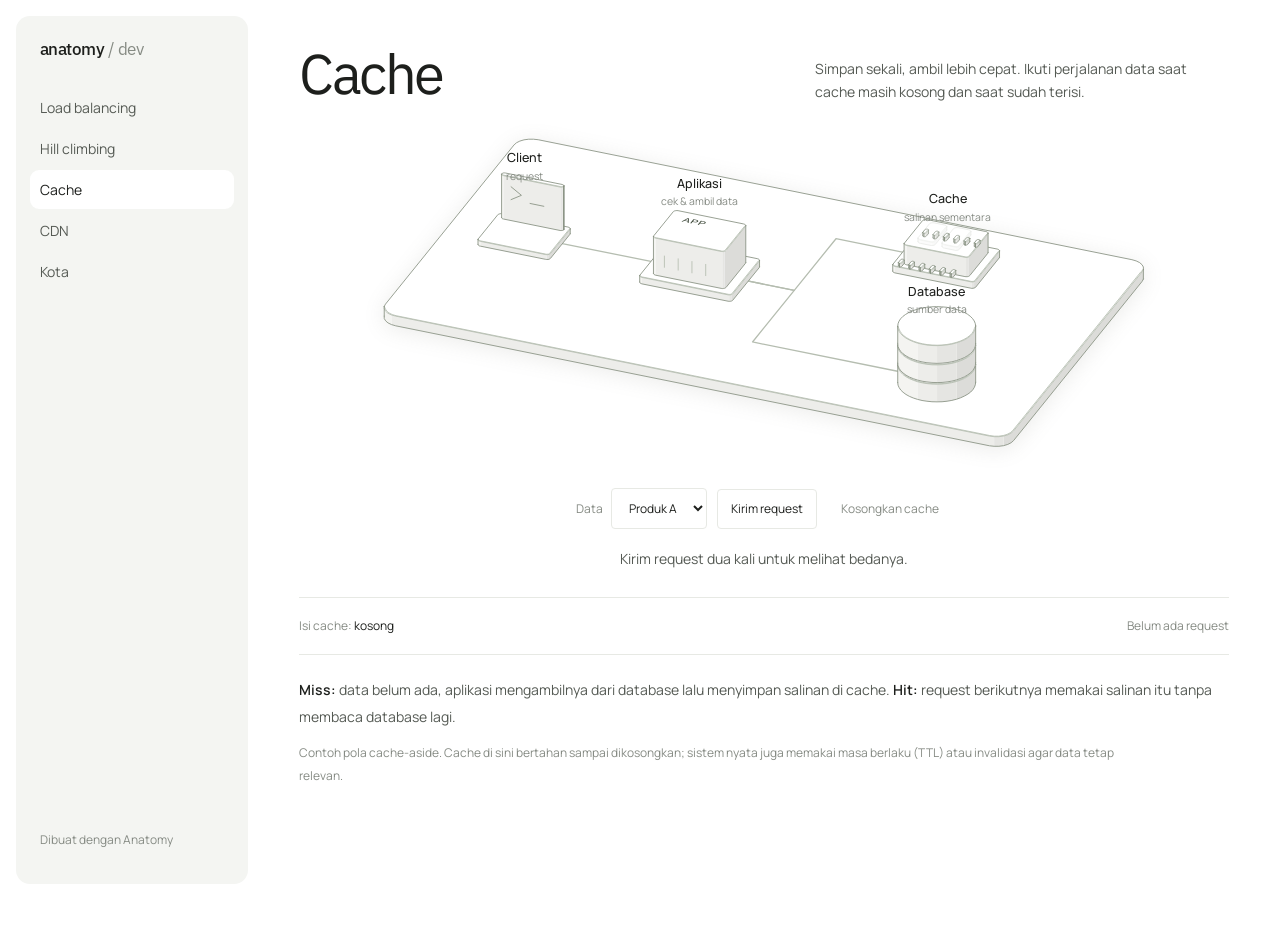
==== commit 6d39909e: "Add Kota tab and miniature city with automatic smooth traffic loops Integrate the new /city page wit" ====
--- a/cache/index.html
+++ b/cache/index.html
@@ -138,4 +138,4 @@
 @media(max-width:900px){.iso-page{display:block;padding:12px var(--gutter) var(--gutter)}.site-header{position:static;height:auto;flex-direction:row;align-items:center;justify-content:space-between;gap:12px;padding:8px 8px 8px 4px}.iso-nav{flex-direction:row}.nav-title,.side-foot{display:none}.iso-nav a{padding:7px 10px;font-size:13px}}
 @media(max-width:480px){.site-header{flex-wrap:wrap;row-gap:8px}.iso-nav{flex-wrap:wrap}.iso-nav a{font-size:12px;padding:7px 8px}}
 @media(max-width:760px){.page-intro{grid-template-columns:1fr;gap:14px;padding-top:28px}.intro-copy{justify-self:start}}
-</style><link rel="stylesheet" href="/cache/style.css"><header class="site-header"><a class="brand" href="/" aria-label="Anatomy Dev beranda">anatomy<span> / dev</span></a><nav class="iso-nav" aria-label="Pilih ilustrasi"><a href="/load-balancer">Load balancing</a><a href="/">Hill climbing</a><a href="/cache" aria-current="page">Cache</a><a href="/cdn">CDN</a></nav><p class="side-foot"><a href="https://github.com/wheresryan22/anatomy" target="_blank" rel="noreferrer">Dibuat dengan Anatomy</a></p></header><section class="page-intro"><h1>Cache</h1><p class="intro-copy">Simpan sekali, ambil lebih cepat. Ikuti perjalanan data saat cache masih kosong dan saat sudah terisi.</p></section><section class="cache-demo" aria-label="Simulasi cache"><div class="cache-figure"><svg xmlns="http://www.w3.org/2000/svg" class="iso-svg" viewBox="0 0 920 360" role="img" aria-label="Client mengirim request ke aplikasi. Aplikasi memeriksa cache; saat miss, data diambil dari database lalu salinannya disimpan di cache."><path class="iso-halo" d="M96 194.3L96.3 192.5L97.3 190.9L220.6 38.2L222.2 36.7L224.4 35.3L227.1 34.2L230.1 33.4L233.4 32.9L236.9 32.7L240.4 32.8L243.7 33.3L812.9 148.3L816 149.1L818.7 150.2L821 151.6L822.6 153.1L823.7 154.8L824 156.5L824 165.7L823.7 167.5L822.7 169.1L699.4 321.8L697.8 323.3L695.6 324.7L692.9 325.8L689.9 326.6L686.6 327.1L683.1 327.3L679.6 327.2L676.3 326.7L107.1 211.7L104 210.9L101.3 209.8L99 208.4L97.4 206.9L96.3 205.2L96 203.5Z"/><g class="iso-solid"><path class="iso-fill" d="M96.1 193.1L97.3 190.9L220.6 38.2L222.9 36.2L226.1 34.6L230.1 33.4L234.6 32.8L239.2 32.8L243.7 33.3L812.9 148.3L817 149.5L820.3 151.1L822.6 153.1L823.9 155.3L823.9 157.6L823.9 166.9L822.7 169.1L699.4 321.8L697.1 323.8L693.9 325.4L689.9 326.6L685.4 327.2L680.8 327.2L676.3 326.7L107.1 211.7L103 210.5L99.7 208.9L97.4 206.9L96.1 204.7L96.1 202.4Z"/><path class="iso-shade" data-shade="0" d="M823.9 166.9L822.7 169.1L822.7 159.9L823.9 157.6ZM822.7 169.1L699.4 321.8L699.4 312.5L822.7 159.9ZM699.4 321.8L697.1 323.8L697.1 314.5L699.4 312.5ZM697.1 323.8L693.9 325.4L693.9 316.2L697.1 314.5ZM693.9 325.4L689.9 326.6L689.9 317.4L693.9 316.2Z"/><path class="iso-shade" data-shade="1" d="M689.9 326.6L685.4 327.2L685.4 318L689.9 317.4ZM685.4 327.2L680.8 327.2L680.8 318L685.4 318Z"/><path class="iso-shade" data-shade="2" d="M680.8 327.2L676.3 326.7L676.3 317.4L680.8 318ZM676.3 326.7L107.1 211.7L107.1 202.4L676.3 317.4ZM107.1 211.7L103 210.5L103 201.3L107.1 202.4Z"/><path class="iso-shade" data-shade="3" d="M103 210.5L99.7 208.9L99.7 199.7L103 201.3ZM99.7 208.9L97.4 206.9L97.4 197.7L99.7 199.7ZM97.4 206.9L96.1 204.7L96.1 195.4L97.4 197.7ZM96.1 204.7L96.1 202.4L96.1 193.1L96.1 195.4Z"/><path class="iso-top" d="M812.9 148.3L817 149.5L820.3 151.1L822.6 153.1L823.9 155.3L823.9 157.6L822.7 159.9L699.4 312.5L697.1 314.5L693.9 316.2L689.9 317.4L685.4 318L680.8 318L676.3 317.4L107.1 202.4L103 201.3L99.7 199.7L97.4 197.7L96.1 195.4L96.1 193.1L97.3 190.9L220.6 38.2L222.9 36.2L226.1 34.6L230.1 33.4L234.6 32.8L239.2 32.8L243.7 33.3Z"/><path class="iso-line iso-crease" data-tone="lo" d="M823.9 157.6L822.7 159.9L699.4 312.5L697.1 314.5L693.9 316.2L689.9 317.4L685.4 318L680.8 318L676.3 317.4L107.1 202.4L103 201.3L99.7 199.7L97.4 197.7L96.1 195.4L96.1 193.1"/><path class="iso-line iso-bevel" data-tone="lo" d="M823.9 157.6L821.7 159.7L698.5 312.3L696.3 314.2L693.2 315.8L689.5 316.9L685.3 317.5L680.9 317.5L676.6 316.9L107.5 202L103.7 200.9L100.6 199.3L98.4 197.5L97.2 195.4L96.1 193.1"/><path class="iso-line iso-edge" data-tone="mid" d="M96.1 193.1L97.3 190.9L220.6 38.2L222.9 36.2L226.1 34.6L230.1 33.4L234.6 32.8L239.2 32.8L243.7 33.3L812.9 148.3L817 149.5L820.3 151.1L822.6 153.1L823.9 155.3L823.9 157.6M823.9 166.9L822.7 169.1L699.4 321.8L697.1 323.8L693.9 325.4L689.9 326.6L685.4 327.2L680.8 327.2L676.3 326.7L107.1 211.7L103 210.5L99.7 208.9L97.4 206.9L96.1 204.7L96.1 202.4M823.9 157.6L823.9 166.9M96.1 193.1L96.1 202.4"/></g><path id="path-0" d="M263.2 132.1L358.9 151.4" class="route"/><path id="path-1" d="M439.7 167.7L489.2 177.7L529.2 128.2L595.2 141.6" class="route"/><path id="path-2" d="M439.7 167.7L489.2 177.7L449.2 227.2L589.4 255.5" class="route"/><g class="iso-solid"><path class="iso-fill" d="M186 128.9L186.2 128.4L204.9 105.3L205.4 104.8L206.3 104.5L207.3 104.2L208.4 104.2L209.5 104.3L272.2 117L273.2 117.3L273.9 117.7L274.3 118.2L274.4 118.8L274.4 123.4L274.2 123.9L255.5 147L254.9 147.5L254.1 147.9L253.1 148.1L252 148.1L250.9 148L188.2 135.3L187.2 135.1L186.5 134.6L186.1 134.1L186 133.6Z"/><path class="iso-shade" data-shade="0" d="M274.4 123.4L274.2 123.9L274.2 119.3L274.4 118.8ZM274.2 123.9L255.5 147L255.5 142.4L274.2 119.3ZM255.5 147L254.9 147.5L254.9 142.9L255.5 142.4ZM254.9 147.5L254.1 147.9L254.1 143.2L254.9 142.9Z"/><path class="iso-shade" data-shade="1" d="M254.1 147.9L253.1 148.1L253.1 143.5L254.1 143.2ZM253.1 148.1L252 148.1L252 143.5L253.1 143.5Z"/><path class="iso-shade" data-shade="2" d="M252 148.1L250.9 148L250.9 143.4L252 143.5ZM250.9 148L188.2 135.3L188.2 130.7L250.9 143.4Z"/><path class="iso-shade" data-shade="3" d="M188.2 135.3L187.2 135.1L187.2 130.4L188.2 130.7ZM187.2 135.1L186.5 134.6L186.5 130L187.2 130.4ZM186.5 134.6L186.1 134.1L186.1 129.5L186.5 130ZM186.1 134.1L186 133.6L186 128.9L186.1 129.5Z"/><path class="iso-top" d="M272.2 117L273.2 117.3L273.9 117.7L274.3 118.2L274.4 118.8L274.2 119.3L255.5 142.4L254.9 142.9L254.1 143.2L253.1 143.5L252 143.5L250.9 143.4L188.2 130.7L187.2 130.4L186.5 130L186.1 129.5L186 128.9L186.2 128.4L204.9 105.3L205.4 104.8L206.3 104.5L207.3 104.2L208.4 104.2L209.5 104.3Z"/><path class="iso-line iso-crease" data-tone="lo" d="M274.4 118.8L274.2 119.3L255.5 142.4L254.9 142.9L254.1 143.2L253.1 143.5L252 143.5L250.9 143.4L188.2 130.7L187.2 130.4L186.5 130L186.1 129.5L186 128.9"/><path class="iso-line iso-bevel" data-tone="lo" d="M274.4 118.8L273.3 119.2L254.7 142.2L254.2 142.6L253.6 142.9L252.8 143L252 143.1L251.1 143L188.6 130.3L187.8 130.1L187.2 129.8L186.9 129.4L186 128.9"/><path class="iso-line iso-edge" data-tone="mid" d="M186 128.9L186.2 128.4L204.9 105.3L205.4 104.8L206.3 104.5L207.3 104.2L208.4 104.2L209.5 104.3L272.2 117L273.2 117.3L273.9 117.7L274.3 118.2L274.4 118.8M274.4 123.4L274.2 123.9L255.5 147L254.9 147.5L254.1 147.9L253.1 148.1L252 148.1L250.9 148L188.2 135.3L187.2 135.1L186.5 134.6L186.1 134.1L186 133.6M274.4 118.8L274.4 123.4M186 128.9L186 133.6"/></g><g class="iso-solid"><path class="iso-fill" d="M208.6 66.3L208.8 65.9L209.3 65.6L209.9 65.3L210.6 65.1L211.5 65.1L212.3 65.2L266.7 76.2L267.5 76.4L268 76.7L268.3 77.1L268.4 77.5L268.4 119.1L268.2 119.5L267.8 119.9L267.2 120.2L266.4 120.3L265.6 120.4L264.7 120.3L210.3 109.3L209.6 109.1L209 108.7L208.7 108.4L208.6 107.9Z"/><path class="iso-shade" data-shade="0" d="M268.4 119.1L268.2 119.5L268.2 77.9L268.4 77.5ZM268.2 119.5L267.8 119.9L267.8 78.3L268.2 77.9ZM267.8 119.9L267.2 120.2L267.2 78.6L267.8 78.3Z"/><path class="iso-shade" data-shade="1" d="M267.2 120.2L266.4 120.3L266.4 78.7L267.2 78.6ZM266.4 120.3L265.6 120.4L265.6 78.8L266.4 78.7Z"/><path class="iso-shade" data-shade="2" d="M265.6 120.4L264.7 120.3L264.7 78.7L265.6 78.8ZM264.7 120.3L210.3 109.3L210.3 67.7L264.7 78.7Z"/><path class="iso-shade" data-shade="3" d="M210.3 109.3L209.6 109.1L209.6 67.5L210.3 67.7ZM209.6 109.1L209 108.7L209 67.1L209.6 67.5ZM209 108.7L208.7 108.4L208.7 66.8L209 67.1ZM208.7 108.4L208.6 107.9L208.6 66.3L208.7 66.8Z"/><path class="iso-top" d="M266.7 76.2L267.5 76.4L268 76.7L268.3 77.1L268.4 77.5L268.2 77.9L268.2 77.9L267.8 78.3L267.2 78.6L266.4 78.7L265.6 78.8L264.7 78.7L210.3 67.7L209.6 67.5L209 67.1L208.7 66.8L208.6 66.3L208.8 65.9L208.8 65.9L209.3 65.6L209.9 65.3L210.6 65.1L211.5 65.1L212.3 65.2Z"/><path class="iso-line iso-crease" data-tone="lo" d="M268.4 77.5L268.2 77.9M268.2 77.9L267.8 78.3L267.2 78.6L266.4 78.7L265.6 78.8L264.7 78.7L210.3 67.7L209.6 67.5L209 67.1L208.7 66.8L208.6 66.3"/><path class="iso-line iso-bevel" data-tone="lo" d="M268.4 77.5L268.2 77.9M268.2 77.9L267.1 78L266.7 78.2L266.2 78.3L265.6 78.3L265 78.2L210.7 67.3L210.2 67.1L209.8 66.9L209.6 66.6L208.6 66.3"/><path class="iso-line iso-edge" data-tone="mid" d="M268.2 77.9L268.2 77.9M208.6 66.3L208.8 65.9L208.8 65.9L209.3 65.6L209.9 65.3L210.6 65.1L211.5 65.1L212.3 65.2L266.7 76.2L267.5 76.4L268 76.7L268.3 77.1L268.4 77.5M268.4 119.1L268.2 119.5M268.2 119.5L267.8 119.9L267.2 120.2L266.4 120.3L265.6 120.4L264.7 120.3L210.3 109.3L209.6 109.1L209 108.7L208.7 108.4L208.6 107.9M268.4 77.5L268.4 119.1M268.2 77.9L268.2 119.5M268.2 77.9L268.2 119.5M208.6 66.3L208.6 107.9"/></g><path class="iso-line" data-tone="mid" d="M217.7 78.4L227.6 86.6L217.7 90.7"/><path class="iso-line" data-tone="mid" d="M235.9 94.4L249.1 97.1"/><text x="230.18465714645484" y="54.50417423173623" class="label" text-anchor="middle">Client</text><text x="230.18465714645484" y="71.50417423173623" class="sub" text-anchor="middle">request</text><g class="iso-solid"><path class="iso-fill" d="M341 163.5L341.3 163L366.6 131.6L367.2 131.2L368 130.8L369 130.6L370.1 130.5L371.2 130.6L453.7 147.3L454.7 147.6L455.4 148L455.8 148.5L455.9 149.1L455.9 155.2L455.7 155.8L430.3 187.1L429.8 187.6L428.9 188L427.9 188.2L426.8 188.2L425.7 188.1L343.2 171.5L342.3 171.2L341.5 170.8L341.1 170.2L341 169.7Z"/><path class="iso-shade" data-shade="0" d="M455.9 155.2L455.7 155.8L455.7 149.6L455.9 149.1ZM455.7 155.8L430.3 187.1L430.3 181L455.7 149.6ZM430.3 187.1L429.8 187.6L429.8 181.5L430.3 181ZM429.8 187.6L428.9 188L428.9 181.8L429.8 181.5Z"/><path class="iso-shade" data-shade="1" d="M428.9 188L427.9 188.2L427.9 182L428.9 181.8ZM427.9 188.2L426.8 188.2L426.8 182.1L427.9 182Z"/><path class="iso-shade" data-shade="2" d="M426.8 188.2L425.7 188.1L425.7 182L426.8 182.1ZM425.7 188.1L343.2 171.5L343.2 165.3L425.7 182Z"/><path class="iso-shade" data-shade="3" d="M343.2 171.5L342.3 171.2L342.3 165L343.2 165.3ZM342.3 171.2L341.5 170.8L341.5 164.6L342.3 165ZM341.5 170.8L341.1 170.2L341.1 164.1L341.5 164.6ZM341.1 170.2L341 169.7L341 163.5L341.1 164.1Z"/><path class="iso-top" d="M453.7 147.3L454.7 147.6L455.4 148L455.8 148.5L455.9 149.1L455.7 149.6L430.3 181L429.8 181.5L428.9 181.8L427.9 182L426.8 182.1L425.7 182L343.2 165.3L342.3 165L341.5 164.6L341.1 164.1L341 163.5L341.3 163L366.6 131.6L367.2 131.2L368 130.8L369 130.6L370.1 130.5L371.2 130.6Z"/><path class="iso-line iso-crease" data-tone="lo" d="M455.9 149.1L455.7 149.6L430.3 181L429.8 181.5L428.9 181.8L427.9 182L426.8 182.1L425.7 182L343.2 165.3L342.3 165L341.5 164.6L341.1 164.1L341 163.5"/><path class="iso-line iso-bevel" data-tone="lo" d="M455.9 149.1L454.8 149.5L429.5 180.8L429.1 181.2L428.5 181.4L427.7 181.6L426.9 181.6L426 181.5L343.6 164.9L342.8 164.7L342.3 164.4L342 164L341 163.5"/><path class="iso-line iso-edge" data-tone="mid" d="M341 163.5L341.3 163L366.6 131.6L367.2 131.2L368 130.8L369 130.6L370.1 130.5L371.2 130.6L453.7 147.3L454.7 147.6L455.4 148L455.8 148.5L455.9 149.1M455.9 155.2L455.7 155.8L430.3 187.1L429.8 187.6L428.9 188L427.9 188.2L426.8 188.2L425.7 188.1L343.2 171.5L342.3 171.2L341.5 170.8L341.1 170.2L341 169.7M455.9 149.1L455.9 155.2M341 163.5L341 169.7"/></g><g class="iso-solid"><path class="iso-fill" d="M354.2 126L354.5 125.4L373.2 102.3L373.7 101.8L374.6 101.5L375.6 101.3L376.7 101.2L377.8 101.3L440.5 114L441.4 114.3L442.2 114.7L442.6 115.2L442.7 115.8L442.7 151.2L442.4 151.8L423.8 174.9L423.2 175.3L422.4 175.7L421.3 175.9L420.2 176L419.1 175.8L356.5 163.2L355.5 162.9L354.8 162.5L354.3 161.9L354.2 161.4Z"/><path class="iso-shade" data-shade="0" d="M442.7 151.2L442.4 151.8L442.4 116.3L442.7 115.8ZM442.4 151.8L423.8 174.9L423.8 139.4L442.4 116.3ZM423.8 174.9L423.2 175.3L423.2 139.9L423.8 139.4ZM423.2 175.3L422.4 175.7L422.4 140.2L423.2 139.9Z"/><path class="iso-shade" data-shade="1" d="M422.4 175.7L421.3 175.9L421.3 140.5L422.4 140.2ZM421.3 175.9L420.2 176L420.2 140.5L421.3 140.5Z"/><path class="iso-shade" data-shade="2" d="M420.2 176L419.1 175.8L419.1 140.4L420.2 140.5ZM419.1 175.8L356.5 163.2L356.5 127.7L419.1 140.4Z"/><path class="iso-shade" data-shade="3" d="M356.5 163.2L355.5 162.9L355.5 127.4L356.5 127.7ZM355.5 162.9L354.8 162.5L354.8 127L355.5 127.4ZM354.8 162.5L354.3 161.9L354.3 126.5L354.8 127ZM354.3 161.9L354.2 161.4L354.2 126L354.3 126.5Z"/><path class="iso-top" d="M440.5 114L441.4 114.3L442.2 114.7L442.6 115.2L442.7 115.8L442.4 116.3L423.8 139.4L423.2 139.9L422.4 140.2L421.3 140.5L420.2 140.5L419.1 140.4L356.5 127.7L355.5 127.4L354.8 127L354.3 126.5L354.2 126L354.5 125.4L373.2 102.3L373.7 101.8L374.6 101.5L375.6 101.3L376.7 101.2L377.8 101.3Z"/><path class="iso-line iso-crease" data-tone="lo" d="M442.7 115.8L442.4 116.3L423.8 139.4L423.2 139.9L422.4 140.2L421.3 140.5L420.2 140.5L419.1 140.4L356.5 127.7L355.5 127.4L354.8 127L354.3 126.5L354.2 126"/><path class="iso-line iso-bevel" data-tone="lo" d="M442.7 115.8L441.6 116.2L423 139.2L422.5 139.6L421.9 139.9L421.1 140L420.3 140.1L419.4 140L356.9 127.3L356.1 127.1L355.5 126.8L355.2 126.4L354.2 126"/><path class="iso-line iso-edge" data-tone="mid" d="M354.2 126L354.5 125.4L373.2 102.3L373.7 101.8L374.6 101.5L375.6 101.3L376.7 101.2L377.8 101.3L440.5 114L441.4 114.3L442.2 114.7L442.6 115.2L442.7 115.8M442.7 151.2L442.4 151.8L423.8 174.9L423.2 175.3L422.4 175.7L421.3 175.9L420.2 176L419.1 175.8L356.5 163.2L355.5 162.9L354.8 162.5L354.3 161.9L354.2 161.4M442.7 115.8L442.7 151.2M354.2 126L354.2 161.4"/></g><text class="iso-face-text" data-tone="hi" transform="matrix(1.65 0.333 -0.667 0.825 381.017 111.578)" font-size="7" text-anchor="start">APP</text><path class="iso-line" data-tone="lo" d="M364.7 155.6L364.7 144.8"/><path class="iso-line" data-tone="lo" d="M377.9 158.3L377.9 147.5"/><path class="iso-line" data-tone="lo" d="M391.1 160.9L391.1 150.1"/><path class="iso-line" data-tone="lo" d="M404.3 163.6L404.3 152.8"/><text x="398.46537314892987" y="79.25316403293624" class="label" text-anchor="middle">Aplikasi</text><text x="398.46537314892987" y="96.25316403293624" class="sub" text-anchor="middle">cek & ambil data</text><g class="iso-solid"><path class="iso-fill" d="M583.6 153L583.9 152.5L606.5 124.4L607.1 124L607.9 123.6L609 123.4L610.1 123.3L611.2 123.5L683.7 138.1L684.7 138.4L685.4 138.8L685.9 139.3L686 139.9L686 146.1L685.7 146.6L663.1 174.7L662.5 175.1L661.6 175.5L660.6 175.7L659.5 175.8L658.4 175.6L585.8 161L584.9 160.7L584.1 160.3L583.7 159.8L583.6 159.2Z"/><path class="iso-shade" data-shade="0" d="M686 146.1L685.7 146.6L685.7 140.4L686 139.9ZM685.7 146.6L663.1 174.7L663.1 168.5L685.7 140.4ZM663.1 174.7L662.5 175.1L662.5 169L663.1 168.5ZM662.5 175.1L661.6 175.5L661.6 169.3L662.5 169Z"/><path class="iso-shade" data-shade="1" d="M661.6 175.5L660.6 175.7L660.6 169.6L661.6 169.3ZM660.6 175.7L659.5 175.8L659.5 169.6L660.6 169.6Z"/><path class="iso-shade" data-shade="2" d="M659.5 175.8L658.4 175.6L658.4 169.5L659.5 169.6ZM658.4 175.6L585.8 161L585.8 154.8L658.4 169.5Z"/><path class="iso-shade" data-shade="3" d="M585.8 161L584.9 160.7L584.9 154.5L585.8 154.8ZM584.9 160.7L584.1 160.3L584.1 154.1L584.9 154.5ZM584.1 160.3L583.7 159.8L583.7 153.6L584.1 154.1ZM583.7 159.8L583.6 159.2L583.6 153L583.7 153.6Z"/><path class="iso-top" d="M683.7 138.1L684.7 138.4L685.4 138.8L685.9 139.3L686 139.9L685.7 140.4L663.1 168.5L662.5 169L661.6 169.3L660.6 169.6L659.5 169.6L658.4 169.5L585.8 154.8L584.9 154.5L584.1 154.1L583.7 153.6L583.6 153L583.9 152.5L606.5 124.4L607.1 124L607.9 123.6L609 123.4L610.1 123.3L611.2 123.5Z"/><path class="iso-line iso-crease" data-tone="lo" d="M686 139.9L685.7 140.4L663.1 168.5L662.5 169L661.6 169.3L660.6 169.6L659.5 169.6L658.4 169.5L585.8 154.8L584.9 154.5L584.1 154.1L583.7 153.6L583.6 153"/><path class="iso-line iso-bevel" data-tone="lo" d="M686 139.9L684.9 140.3L662.3 168.3L661.8 168.7L661.2 169L660.4 169.1L659.6 169.2L658.7 169.1L586.2 154.4L585.4 154.2L584.9 153.9L584.6 153.5L583.6 153"/><path class="iso-line iso-edge" data-tone="mid" d="M583.6 153L583.9 152.5L606.5 124.4L607.1 124L607.9 123.6L609 123.4L610.1 123.3L611.2 123.5L683.7 138.1L684.7 138.4L685.4 138.8L685.9 139.3L686 139.9M686 146.1L685.7 146.6L663.1 174.7L662.5 175.1L661.6 175.5L660.6 175.7L659.5 175.8L658.4 175.6L585.8 161L584.9 160.7L584.1 160.3L583.7 159.8L583.6 159.2M686 139.9L686 146.1M583.6 153L583.6 159.2"/></g><g class="iso-solid"><path class="iso-fill" d="M594.5 132.9L594.8 132.4L612.1 110.9L612.7 110.4L613.5 110.1L614.5 109.9L615.7 109.8L616.7 109.9L672.8 121.3L673.8 121.6L674.5 122L675 122.5L675 123L675 141.5L674.8 142.1L657.5 163.5L656.9 164L656.1 164.4L655 164.6L653.9 164.6L652.8 164.5L596.7 153.2L595.8 152.9L595.1 152.5L594.6 152L594.5 151.4Z"/><path class="iso-shade" data-shade="0" d="M675 141.5L674.8 142.1L674.8 123.6L675 123ZM674.8 142.1L657.5 163.5L657.5 145L674.8 123.6ZM657.5 163.5L656.9 164L656.9 145.5L657.5 145ZM656.9 164L656.1 164.4L656.1 145.9L656.9 145.5Z"/><path class="iso-shade" data-shade="1" d="M656.1 164.4L655 164.6L655 146.1L656.1 145.9ZM655 164.6L653.9 164.6L653.9 146.1L655 146.1Z"/><path class="iso-shade" data-shade="2" d="M653.9 164.6L652.8 164.5L652.8 146L653.9 146.1ZM652.8 164.5L596.7 153.2L596.7 134.7L652.8 146Z"/><path class="iso-shade" data-shade="3" d="M596.7 153.2L595.8 152.9L595.8 134.4L596.7 134.7ZM595.8 152.9L595.1 152.5L595.1 134L595.8 134.4ZM595.1 152.5L594.6 152L594.6 133.5L595.1 134ZM594.6 152L594.5 151.4L594.5 132.9L594.6 133.5Z"/><path class="iso-top" d="M672.8 121.3L673.8 121.6L674.5 122L675 122.5L675 123L674.8 123.6L657.5 145L656.9 145.5L656.1 145.9L655 146.1L653.9 146.1L652.8 146L596.7 134.7L595.8 134.4L595.1 134L594.6 133.5L594.5 132.9L594.8 132.4L612.1 110.9L612.7 110.4L613.5 110.1L614.5 109.9L615.7 109.8L616.7 109.9Z"/><path class="iso-line iso-crease" data-tone="lo" d="M675 123L674.8 123.6L657.5 145L656.9 145.5L656.1 145.9L655 146.1L653.9 146.1L652.8 146L596.7 134.7L595.8 134.4L595.1 134L594.6 133.5L594.5 132.9"/><path class="iso-line iso-bevel" data-tone="lo" d="M675 123L674 123.5L656.7 144.8L656.2 145.2L655.6 145.5L654.8 145.7L654 145.7L653.1 145.6L597.1 134.3L596.4 134.1L595.8 133.7L595.5 133.4L594.5 132.9"/><path class="iso-line iso-edge" data-tone="mid" d="M594.5 132.9L594.8 132.4L612.1 110.9L612.7 110.4L613.5 110.1L614.5 109.9L615.7 109.8L616.7 109.9L672.8 121.3L673.8 121.6L674.5 122L675 122.5L675 123M675 141.5L674.8 142.1L657.5 163.5L656.9 164L656.1 164.4L655 164.6L653.9 164.6L652.8 164.5L596.7 153.2L595.8 152.9L595.1 152.5L594.6 152L594.5 151.4M675 123L675 141.5M594.5 132.9L594.5 151.4"/></g><g class="iso-solid"><path class="iso-fill" d="M612.3 122.3L612.5 122L614.5 119.5L614.7 119.3L615.2 119.1L615.7 119L616.2 119L616.8 119L617.2 119.2L617.6 119.4L617.8 119.6L617.9 119.9L617.9 123L617.8 123.3L615.8 125.7L615.5 126L615 126.2L614.5 126.3L614 126.3L613.4 126.2L613 126.1L612.6 125.9L612.4 125.6L612.3 125.3Z"/><path class="iso-shade" data-shade="0" d="M617.9 123L617.8 123.3L617.8 120.2L617.9 119.9ZM617.8 123.3L615.8 125.7L615.8 122.6L617.8 120.2ZM615.8 125.7L615.5 126L615.5 122.9L615.8 122.6ZM615.5 126L615 126.2L615 123.1L615.5 122.9Z"/><path class="iso-shade" data-shade="1" d="M615 126.2L614.5 126.3L614.5 123.2L615 123.1ZM614.5 126.3L614 126.3L614 123.2L614.5 123.2Z"/><path class="iso-shade" data-shade="2" d="M614 126.3L613.4 126.2L613.4 123.1L614 123.2Z"/><path class="iso-shade" data-shade="3" d="M613.4 126.2L613 126.1L613 123L613.4 123.1ZM613 126.1L612.6 125.9L612.6 122.8L613 123ZM612.6 125.9L612.4 125.6L612.4 122.5L612.6 122.8ZM612.4 125.6L612.3 125.3L612.3 122.3L612.4 122.5Z"/><path class="iso-top" d="M616.8 119L617.2 119.2L617.6 119.4L617.8 119.6L617.9 119.9L617.8 120.2L615.8 122.6L615.5 122.9L615 123.1L614.5 123.2L614 123.2L613.4 123.1L613.4 123.1L613 123L612.6 122.8L612.4 122.5L612.3 122.3L612.5 122L614.5 119.5L614.7 119.3L615.2 119.1L615.7 119L616.2 119L616.8 119Z"/><path class="iso-line iso-crease" data-tone="lo" d="M617.9 119.9L617.8 120.2L615.8 122.6L615.5 122.9L615 123.1L614.5 123.2L614 123.2L613.4 123.1M613.4 123.1L613 123L612.6 122.8L612.4 122.5L612.3 122.3"/><path class="iso-line iso-bevel" data-tone="lo" d="M617.9 119.9L616.9 120L615 122.4L614.8 122.6L614.6 122.7L614.3 122.7L614 122.8L613.4 123.1M613.4 123.1L613.5 122.7L613.4 122.6L613.2 122.4L612.3 122.3"/><path class="iso-line iso-edge" data-tone="mid" d="M613.4 123.1L613.4 123.1M612.3 122.3L612.5 122L614.5 119.5L614.7 119.3L615.2 119.1L615.7 119L616.2 119L616.8 119L616.8 119L617.2 119.2L617.6 119.4L617.8 119.6L617.9 119.9M617.9 123L617.8 123.3L615.8 125.7L615.5 126L615 126.2L614.5 126.3L614 126.3L613.4 126.2M613.4 126.2L613 126.1L612.6 125.9L612.4 125.6L612.3 125.3M617.9 119.9L617.9 123M613.4 123.1L613.4 126.2M613.4 123.1L613.4 126.2M612.3 122.3L612.3 125.3"/></g><g class="iso-solid"><path class="iso-fill" d="M589 151.1L589.1 150.9L591.1 148.4L591.4 148.1L591.8 148L592.3 147.8L592.9 147.8L593.4 147.9L593.9 148L594.3 148.2L594.5 148.5L594.6 148.8L594.6 151.9L594.4 152.1L592.4 154.6L592.1 154.8L591.7 155L591.2 155.1L590.7 155.2L590.1 155.1L589.6 155L589.3 154.7L589 154.5L589 154.2Z"/><path class="iso-shade" data-shade="0" d="M594.6 151.9L594.4 152.1L594.4 149L594.6 148.8ZM594.4 152.1L592.4 154.6L592.4 151.5L594.4 149ZM592.4 154.6L592.1 154.8L592.1 151.8L592.4 151.5ZM592.1 154.8L591.7 155L591.7 151.9L592.1 151.8Z"/><path class="iso-shade" data-shade="1" d="M591.7 155L591.2 155.1L591.2 152.1L591.7 151.9ZM591.2 155.1L590.7 155.2L590.7 152.1L591.2 152.1Z"/><path class="iso-shade" data-shade="2" d="M590.7 155.2L590.1 155.1L590.1 152L590.7 152.1Z"/><path class="iso-shade" data-shade="3" d="M590.1 155.1L589.6 155L589.6 151.9L590.1 152ZM589.6 155L589.3 154.7L589.3 151.7L589.6 151.9ZM589.3 154.7L589 154.5L589 151.4L589.3 151.7ZM589 154.5L589 154.2L589 151.1L589 151.4Z"/><path class="iso-top" d="M593.4 147.9L593.9 148L594.3 148.2L594.5 148.5L594.6 148.8L594.4 149L592.4 151.5L592.1 151.8L591.7 151.9L591.2 152.1L590.7 152.1L590.1 152L590.1 152L589.6 151.9L589.3 151.7L589 151.4L589 151.1L589.1 150.9L591.1 148.4L591.4 148.1L591.8 148L592.3 147.8L592.9 147.8L593.4 147.9Z"/><path class="iso-line iso-crease" data-tone="lo" d="M594.6 148.8L594.4 149L592.4 151.5L592.1 151.8L591.7 151.9L591.2 152.1L590.7 152.1L590.1 152M590.1 152L589.6 151.9L589.3 151.7L589 151.4L589 151.1"/><path class="iso-line iso-bevel" data-tone="lo" d="M594.6 148.8L593.6 148.9L591.6 151.3L591.5 151.5L591.2 151.6L591 151.6L590.7 151.6L590.1 152M590.1 152L590.2 151.5L590 151.4L589.9 151.3L589 151.1"/><path class="iso-line iso-edge" data-tone="mid" d="M590.1 152L590.1 152M589 151.1L589.1 150.9L591.1 148.4L591.4 148.1L591.8 148L592.3 147.8L592.9 147.8L593.4 147.9L593.4 147.9L593.9 148L594.3 148.2L594.5 148.5L594.6 148.8M594.6 151.9L594.4 152.1L592.4 154.6L592.1 154.8L591.7 155L591.2 155.1L590.7 155.2L590.1 155.1M590.1 155.1L589.6 155L589.3 154.7L589 154.5L589 154.2M594.6 148.8L594.6 151.9M590.1 152L590.1 155.1M590.1 152L590.1 155.1M589 151.1L589 154.2"/></g><g class="iso-solid"><path class="iso-fill" d="M622.2 124.3L622.4 124L624.4 121.5L624.6 121.3L625.1 121.1L625.6 121L626.1 121L626.7 121L627.1 121.2L627.5 121.4L627.7 121.6L627.8 121.9L627.8 125L627.7 125.3L625.7 127.7L625.4 128L624.9 128.2L624.4 128.3L623.9 128.3L623.3 128.2L622.9 128.1L622.5 127.9L622.3 127.6L622.2 127.3Z"/><path class="iso-shade" data-shade="0" d="M627.8 125L627.7 125.3L627.7 122.2L627.8 121.9ZM627.7 125.3L625.7 127.7L625.7 124.6L627.7 122.2ZM625.7 127.7L625.4 128L625.4 124.9L625.7 124.6ZM625.4 128L624.9 128.2L624.9 125.1L625.4 124.9Z"/><path class="iso-shade" data-shade="1" d="M624.9 128.2L624.4 128.3L624.4 125.2L624.9 125.1ZM624.4 128.3L623.9 128.3L623.9 125.2L624.4 125.2Z"/><path class="iso-shade" data-shade="2" d="M623.9 128.3L623.3 128.2L623.3 125.1L623.9 125.2Z"/><path class="iso-shade" data-shade="3" d="M623.3 128.2L622.9 128.1L622.9 125L623.3 125.1ZM622.9 128.1L622.5 127.9L622.5 124.8L622.9 125ZM622.5 127.9L622.3 127.6L622.3 124.5L622.5 124.8ZM622.3 127.6L622.2 127.3L622.2 124.3L622.3 124.5Z"/><path class="iso-top" d="M626.7 121L627.1 121.2L627.5 121.4L627.7 121.6L627.8 121.9L627.7 122.2L625.7 124.6L625.4 124.9L624.9 125.1L624.4 125.2L623.9 125.2L623.3 125.1L623.3 125.1L622.9 125L622.5 124.8L622.3 124.5L622.2 124.3L622.4 124L624.4 121.5L624.6 121.3L625.1 121.1L625.6 121L626.1 121L626.7 121Z"/><path class="iso-line iso-crease" data-tone="lo" d="M627.8 121.9L627.7 122.2L625.7 124.6L625.4 124.9L624.9 125.1L624.4 125.2L623.9 125.2L623.3 125.1M623.3 125.1L622.9 125L622.5 124.8L622.3 124.5L622.2 124.3"/><path class="iso-line iso-bevel" data-tone="lo" d="M627.8 121.9L626.8 122L624.9 124.4L624.7 124.6L624.5 124.7L624.2 124.7L623.9 124.8L623.3 125.1M623.3 125.1L623.4 124.7L623.2 124.6L623.1 124.4L622.2 124.3"/><path class="iso-line iso-edge" data-tone="mid" d="M623.3 125.1L623.3 125.1M622.2 124.3L622.4 124L624.4 121.5L624.6 121.3L625.1 121.1L625.6 121L626.1 121L626.7 121L626.7 121L627.1 121.2L627.5 121.4L627.7 121.6L627.8 121.9M627.8 125L627.7 125.3L625.7 127.7L625.4 128L624.9 128.2L624.4 128.3L623.9 128.3L623.3 128.2M623.3 128.2L622.9 128.1L622.5 127.9L622.3 127.6L622.2 127.3M627.8 121.9L627.8 125M623.3 125.1L623.3 128.2M623.3 125.1L623.3 128.2M622.2 124.3L622.2 127.3"/></g><g class="iso-solid"><path class="iso-fill" d="M598.9 153.1L599 152.9L601 150.4L601.3 150.1L601.7 150L602.2 149.8L602.8 149.8L603.3 149.9L603.8 150L604.2 150.2L604.4 150.5L604.4 150.8L604.4 153.9L604.3 154.1L602.3 156.6L602 156.8L601.6 157L601.1 157.1L600.6 157.2L600 157.1L599.5 156.9L599.2 156.7L598.9 156.5L598.9 156.2Z"/><path class="iso-shade" data-shade="0" d="M604.4 153.9L604.3 154.1L604.3 151L604.4 150.8ZM604.3 154.1L602.3 156.6L602.3 153.5L604.3 151ZM602.3 156.6L602 156.8L602 153.8L602.3 153.5ZM602 156.8L601.6 157L601.6 153.9L602 153.8Z"/><path class="iso-shade" data-shade="1" d="M601.6 157L601.1 157.1L601.1 154L601.6 153.9ZM601.1 157.1L600.6 157.2L600.6 154.1L601.1 154Z"/><path class="iso-shade" data-shade="2" d="M600.6 157.2L600 157.1L600 154L600.6 154.1Z"/><path class="iso-shade" data-shade="3" d="M600 157.1L599.5 156.9L599.5 153.9L600 154ZM599.5 156.9L599.2 156.7L599.2 153.7L599.5 153.9ZM599.2 156.7L598.9 156.5L598.9 153.4L599.2 153.7ZM598.9 156.5L598.9 156.2L598.9 153.1L598.9 153.4Z"/><path class="iso-top" d="M603.3 149.9L603.8 150L604.2 150.2L604.4 150.5L604.4 150.8L604.3 151L602.3 153.5L602 153.8L601.6 153.9L601.1 154L600.6 154.1L600 154L600 154L599.5 153.9L599.2 153.7L598.9 153.4L598.9 153.1L599 152.9L601 150.4L601.3 150.1L601.7 150L602.2 149.8L602.8 149.8L603.3 149.9Z"/><path class="iso-line iso-crease" data-tone="lo" d="M604.4 150.8L604.3 151L602.3 153.5L602 153.8L601.6 153.9L601.1 154L600.6 154.1L600 154M600 154L599.5 153.9L599.2 153.7L598.9 153.4L598.9 153.1"/><path class="iso-line iso-bevel" data-tone="lo" d="M604.4 150.8L603.5 150.9L601.5 153.3L601.4 153.5L601.1 153.6L600.9 153.6L600.6 153.6L600 154M600 154L600.1 153.5L599.9 153.4L599.8 153.3L598.9 153.1"/><path class="iso-line iso-edge" data-tone="mid" d="M600 154L600 154M598.9 153.1L599 152.9L601 150.4L601.3 150.1L601.7 150L602.2 149.8L602.8 149.8L603.3 149.9L603.3 149.9L603.8 150L604.2 150.2L604.4 150.5L604.4 150.8M604.4 153.9L604.3 154.1L602.3 156.6L602 156.8L601.6 157L601.1 157.1L600.6 157.2L600 157.1M600 157.1L599.5 156.9L599.2 156.7L598.9 156.5L598.9 156.2M604.4 150.8L604.4 153.9M600 154L600 157.1M600 154L600 157.1M598.9 153.1L598.9 156.2"/></g><g class="iso-solid"><path class="iso-fill" d="M632.1 126.3L632.3 126L634.3 123.5L634.5 123.3L635 123.1L635.5 123L636 123L636.6 123L637 123.2L637.4 123.4L637.6 123.6L637.7 123.9L637.7 127L637.6 127.3L635.6 129.7L635.3 130L634.8 130.2L634.3 130.3L633.8 130.3L633.2 130.2L632.8 130.1L632.4 129.9L632.2 129.6L632.1 129.3Z"/><path class="iso-shade" data-shade="0" d="M637.7 127L637.6 127.3L637.6 124.2L637.7 123.9ZM637.6 127.3L635.6 129.7L635.6 126.6L637.6 124.2ZM635.6 129.7L635.3 130L635.3 126.9L635.6 126.6ZM635.3 130L634.8 130.2L634.8 127.1L635.3 126.9Z"/><path class="iso-shade" data-shade="1" d="M634.8 130.2L634.3 130.3L634.3 127.2L634.8 127.1ZM634.3 130.3L633.8 130.3L633.8 127.2L634.3 127.2Z"/><path class="iso-shade" data-shade="2" d="M633.8 130.3L633.2 130.2L633.2 127.1L633.8 127.2Z"/><path class="iso-shade" data-shade="3" d="M633.2 130.2L632.8 130.1L632.8 127L633.2 127.1ZM632.8 130.1L632.4 129.9L632.4 126.8L632.8 127ZM632.4 129.9L632.2 129.6L632.2 126.5L632.4 126.8ZM632.2 129.6L632.1 129.3L632.1 126.3L632.2 126.5Z"/><path class="iso-top" d="M636.6 123L637 123.2L637.4 123.4L637.6 123.6L637.7 123.9L637.6 124.2L635.6 126.6L635.3 126.9L634.8 127.1L634.3 127.2L633.8 127.2L633.2 127.1L633.2 127.1L632.8 127L632.4 126.8L632.2 126.5L632.1 126.3L632.3 126L634.3 123.5L634.5 123.3L635 123.1L635.5 123L636 123L636.6 123Z"/><path class="iso-line iso-crease" data-tone="lo" d="M637.7 123.9L637.6 124.2L635.6 126.6L635.3 126.9L634.8 127.1L634.3 127.2L633.8 127.2L633.2 127.1M633.2 127.1L632.8 127L632.4 126.8L632.2 126.5L632.1 126.3"/><path class="iso-line iso-bevel" data-tone="lo" d="M637.7 123.9L636.7 124L634.8 126.4L634.6 126.6L634.4 126.7L634.1 126.7L633.8 126.8L633.2 127.1M633.2 127.1L633.3 126.7L633.1 126.6L633 126.4L632.1 126.3"/><path class="iso-line iso-edge" data-tone="mid" d="M633.2 127.1L633.2 127.1M632.1 126.3L632.3 126L634.3 123.5L634.5 123.3L635 123.1L635.5 123L636 123L636.6 123L636.6 123L637 123.2L637.4 123.4L637.6 123.6L637.7 123.9M637.7 127L637.6 127.3L635.6 129.7L635.3 130L634.8 130.2L634.3 130.3L633.8 130.3L633.2 130.2M633.2 130.2L632.8 130.1L632.4 129.9L632.2 129.6L632.1 129.3M637.7 123.9L637.7 127M633.2 127.1L633.2 130.2M633.2 127.1L633.2 130.2M632.1 126.3L632.1 129.3"/></g><g class="iso-solid"><path class="iso-fill" d="M608.8 155.1L608.9 154.9L610.9 152.4L611.2 152.1L611.6 152L612.1 151.8L612.7 151.8L613.2 151.9L613.7 152L614.1 152.2L614.3 152.5L614.3 152.8L614.3 155.9L614.2 156.1L612.2 158.6L611.9 158.8L611.5 159L611 159.1L610.4 159.2L609.9 159.1L609.4 158.9L609.1 158.7L608.8 158.5L608.8 158.2Z"/><path class="iso-shade" data-shade="0" d="M614.3 155.9L614.2 156.1L614.2 153L614.3 152.8ZM614.2 156.1L612.2 158.6L612.2 155.5L614.2 153ZM612.2 158.6L611.9 158.8L611.9 155.8L612.2 155.5ZM611.9 158.8L611.5 159L611.5 155.9L611.9 155.8Z"/><path class="iso-shade" data-shade="1" d="M611.5 159L611 159.1L611 156L611.5 155.9ZM611 159.1L610.4 159.2L610.4 156.1L611 156Z"/><path class="iso-shade" data-shade="2" d="M610.4 159.2L609.9 159.1L609.9 156L610.4 156.1Z"/><path class="iso-shade" data-shade="3" d="M609.9 159.1L609.4 158.9L609.4 155.9L609.9 156ZM609.4 158.9L609.1 158.7L609.1 155.7L609.4 155.9ZM609.1 158.7L608.8 158.5L608.8 155.4L609.1 155.7ZM608.8 158.5L608.8 158.2L608.8 155.1L608.8 155.4Z"/><path class="iso-top" d="M613.2 151.9L613.7 152L614.1 152.2L614.3 152.5L614.3 152.8L614.2 153L612.2 155.5L611.9 155.8L611.5 155.9L611 156L610.4 156.1L609.9 156L609.9 156L609.4 155.9L609.1 155.7L608.8 155.4L608.8 155.1L608.9 154.9L610.9 152.4L611.2 152.1L611.6 152L612.1 151.8L612.7 151.8L613.2 151.9Z"/><path class="iso-line iso-crease" data-tone="lo" d="M614.3 152.8L614.2 153L612.2 155.5L611.9 155.8L611.5 155.9L611 156L610.4 156.1L609.9 156M609.9 156L609.4 155.9L609.1 155.7L608.8 155.4L608.8 155.1"/><path class="iso-line iso-bevel" data-tone="lo" d="M614.3 152.8L613.4 152.9L611.4 155.3L611.3 155.5L611 155.6L610.8 155.6L610.5 155.6L609.9 156M609.9 156L610 155.5L609.8 155.4L609.7 155.3L608.8 155.1"/><path class="iso-line iso-edge" data-tone="mid" d="M609.9 156L609.9 156M608.8 155.1L608.9 154.9L610.9 152.4L611.2 152.1L611.6 152L612.1 151.8L612.7 151.8L613.2 151.9L613.2 151.9L613.7 152L614.1 152.2L614.3 152.5L614.3 152.8M614.3 155.9L614.2 156.1L612.2 158.6L611.9 158.8L611.5 159L611 159.1L610.4 159.2L609.9 159.1M609.9 159.1L609.4 158.9L609.1 158.7L608.8 158.5L608.8 158.2M614.3 152.8L614.3 155.9M609.9 156L609.9 159.1M609.9 156L609.9 159.1M608.8 155.1L608.8 158.2"/></g><g class="iso-solid"><path class="iso-fill" d="M642 128.3L642.2 128L644.2 125.5L644.4 125.3L644.9 125.1L645.4 125L645.9 125L646.5 125L646.9 125.2L647.3 125.4L647.5 125.6L647.6 125.9L647.6 129L647.5 129.3L645.5 131.7L645.2 132L644.7 132.2L644.2 132.3L643.7 132.3L643.1 132.2L642.7 132.1L642.3 131.9L642.1 131.6L642 131.3Z"/><path class="iso-shade" data-shade="0" d="M647.6 129L647.5 129.3L647.5 126.2L647.6 125.9ZM647.5 129.3L645.5 131.7L645.5 128.6L647.5 126.2ZM645.5 131.7L645.2 132L645.2 128.9L645.5 128.6ZM645.2 132L644.7 132.2L644.7 129.1L645.2 128.9Z"/><path class="iso-shade" data-shade="1" d="M644.7 132.2L644.2 132.3L644.2 129.2L644.7 129.1ZM644.2 132.3L643.7 132.3L643.7 129.2L644.2 129.2Z"/><path class="iso-shade" data-shade="2" d="M643.7 132.3L643.1 132.2L643.1 129.1L643.7 129.2Z"/><path class="iso-shade" data-shade="3" d="M643.1 132.2L642.7 132.1L642.7 129L643.1 129.1ZM642.7 132.1L642.3 131.9L642.3 128.8L642.7 129ZM642.3 131.9L642.1 131.6L642.1 128.5L642.3 128.8ZM642.1 131.6L642 131.3L642 128.3L642.1 128.5Z"/><path class="iso-top" d="M646.5 125L646.9 125.2L647.3 125.4L647.5 125.6L647.6 125.9L647.5 126.2L645.5 128.6L645.2 128.9L644.7 129.1L644.2 129.2L643.7 129.2L643.1 129.1L643.1 129.1L642.7 129L642.3 128.8L642.1 128.5L642 128.3L642.2 128L644.2 125.5L644.4 125.3L644.9 125.1L645.4 125L645.9 125L646.5 125Z"/><path class="iso-line iso-crease" data-tone="lo" d="M647.6 125.9L647.5 126.2L645.5 128.6L645.2 128.9L644.7 129.1L644.2 129.2L643.7 129.2L643.1 129.1M643.1 129.1L642.7 129L642.3 128.8L642.1 128.5L642 128.3"/><path class="iso-line iso-bevel" data-tone="lo" d="M647.6 125.9L646.6 126L644.7 128.4L644.5 128.6L644.3 128.7L644 128.7L643.7 128.8L643.1 129.1M643.1 129.1L643.2 128.7L643 128.5L642.9 128.4L642 128.3"/><path class="iso-line iso-edge" data-tone="mid" d="M643.1 129.1L643.1 129.1M642 128.3L642.2 128L644.2 125.5L644.4 125.3L644.9 125.1L645.4 125L645.9 125L646.5 125L646.5 125L646.9 125.2L647.3 125.4L647.5 125.6L647.6 125.9M647.6 129L647.5 129.3L645.5 131.7L645.2 132L644.7 132.2L644.2 132.3L643.7 132.3L643.1 132.2M643.1 132.2L642.7 132.1L642.3 131.9L642.1 131.6L642 131.3M647.6 125.9L647.6 129M643.1 129.1L643.1 132.2M643.1 129.1L643.1 132.2M642 128.3L642 131.3"/></g><g class="iso-solid"><path class="iso-fill" d="M618.7 157.1L618.8 156.9L620.8 154.4L621.1 154.1L621.5 154L622 153.8L622.6 153.8L623.1 153.9L623.6 154L624 154.2L624.2 154.5L624.2 154.8L624.2 157.9L624.1 158.1L622.1 160.6L621.8 160.8L621.4 161L620.9 161.1L620.3 161.2L619.8 161.1L619.3 160.9L619 160.7L618.7 160.5L618.7 160.2Z"/><path class="iso-shade" data-shade="0" d="M624.2 157.9L624.1 158.1L624.1 155L624.2 154.8ZM624.1 158.1L622.1 160.6L622.1 157.5L624.1 155ZM622.1 160.6L621.8 160.8L621.8 157.8L622.1 157.5ZM621.8 160.8L621.4 161L621.4 157.9L621.8 157.8Z"/><path class="iso-shade" data-shade="1" d="M621.4 161L620.9 161.1L620.9 158L621.4 157.9ZM620.9 161.1L620.3 161.2L620.3 158.1L620.9 158Z"/><path class="iso-shade" data-shade="2" d="M620.3 161.2L619.8 161.1L619.8 158L620.3 158.1Z"/><path class="iso-shade" data-shade="3" d="M619.8 161.1L619.3 160.9L619.3 157.9L619.8 158ZM619.3 160.9L619 160.7L619 157.7L619.3 157.9ZM619 160.7L618.7 160.5L618.7 157.4L619 157.7ZM618.7 160.5L618.7 160.2L618.7 157.1L618.7 157.4Z"/><path class="iso-top" d="M623.1 153.9L623.6 154L624 154.2L624.2 154.5L624.2 154.8L624.1 155L622.1 157.5L621.8 157.8L621.4 157.9L620.9 158L620.3 158.1L619.8 158L619.8 158L619.3 157.9L619 157.7L618.7 157.4L618.7 157.1L618.8 156.9L620.8 154.4L621.1 154.1L621.5 154L622 153.8L622.6 153.8L623.1 153.9Z"/><path class="iso-line iso-crease" data-tone="lo" d="M624.2 154.8L624.1 155L622.1 157.5L621.8 157.8L621.4 157.9L620.9 158L620.3 158.1L619.8 158M619.8 158L619.3 157.9L619 157.7L618.7 157.4L618.7 157.1"/><path class="iso-line iso-bevel" data-tone="lo" d="M624.2 154.8L623.3 154.9L621.3 157.3L621.2 157.5L620.9 157.6L620.7 157.6L620.4 157.6L619.8 158M619.8 158L619.9 157.5L619.7 157.4L619.6 157.3L618.7 157.1"/><path class="iso-line iso-edge" data-tone="mid" d="M619.8 158L619.8 158M618.7 157.1L618.8 156.9L620.8 154.4L621.1 154.1L621.5 154L622 153.8L622.6 153.8L623.1 153.9L623.1 153.9L623.6 154L624 154.2L624.2 154.5L624.2 154.8M624.2 157.9L624.1 158.1L622.1 160.6L621.8 160.8L621.4 161L620.9 161.1L620.3 161.2L619.8 161.1M619.8 161.1L619.3 160.9L619 160.7L618.7 160.5L618.7 160.2M624.2 154.8L624.2 157.9M619.8 158L619.8 161.1M619.8 158L619.8 161.1M618.7 157.1L618.7 160.2"/></g><g class="iso-solid"><path class="iso-fill" d="M651.9 130.3L652.1 130L654.1 127.5L654.3 127.3L654.8 127.1L655.3 127L655.8 127L656.4 127L656.8 127.2L657.2 127.4L657.4 127.6L657.5 127.9L657.5 131L657.4 131.3L655.4 133.7L655.1 134L654.6 134.2L654.1 134.3L653.6 134.3L653 134.2L652.6 134.1L652.2 133.9L652 133.6L651.9 133.3Z"/><path class="iso-shade" data-shade="0" d="M657.5 131L657.4 131.3L657.4 128.2L657.5 127.9ZM657.4 131.3L655.4 133.7L655.4 130.6L657.4 128.2ZM655.4 133.7L655.1 134L655.1 130.9L655.4 130.6ZM655.1 134L654.6 134.2L654.6 131.1L655.1 130.9Z"/><path class="iso-shade" data-shade="1" d="M654.6 134.2L654.1 134.3L654.1 131.2L654.6 131.1ZM654.1 134.3L653.6 134.3L653.6 131.2L654.1 131.2Z"/><path class="iso-shade" data-shade="2" d="M653.6 134.3L653 134.2L653 131.1L653.6 131.2Z"/><path class="iso-shade" data-shade="3" d="M653 134.2L652.6 134.1L652.6 131L653 131.1ZM652.6 134.1L652.2 133.9L652.2 130.8L652.6 131ZM652.2 133.9L652 133.6L652 130.5L652.2 130.8ZM652 133.6L651.9 133.3L651.9 130.3L652 130.5Z"/><path class="iso-top" d="M656.4 127L656.8 127.2L657.2 127.4L657.4 127.6L657.5 127.9L657.4 128.2L655.4 130.6L655.1 130.9L654.6 131.1L654.1 131.2L653.6 131.2L653 131.1L653 131.1L652.6 131L652.2 130.8L652 130.5L651.9 130.3L652.1 130L654.1 127.5L654.3 127.3L654.8 127.1L655.3 127L655.8 127L656.4 127Z"/><path class="iso-line iso-crease" data-tone="lo" d="M657.5 127.9L657.4 128.2L655.4 130.6L655.1 130.9L654.6 131.1L654.1 131.2L653.6 131.2L653 131.1M653 131.1L652.6 131L652.2 130.8L652 130.5L651.9 130.3"/><path class="iso-line iso-bevel" data-tone="lo" d="M657.5 127.9L656.5 128L654.6 130.4L654.4 130.6L654.2 130.7L653.9 130.7L653.6 130.8L653 131.1M653 131.1L653.1 130.7L652.9 130.5L652.8 130.4L651.9 130.3"/><path class="iso-line iso-edge" data-tone="mid" d="M653 131.1L653 131.1M651.9 130.3L652.1 130L654.1 127.5L654.3 127.3L654.8 127.1L655.3 127L655.8 127L656.4 127L656.4 127L656.8 127.2L657.2 127.4L657.4 127.6L657.5 127.9M657.5 131L657.4 131.3L655.4 133.7L655.1 134L654.6 134.2L654.1 134.3L653.6 134.3L653 134.2M653 134.2L652.6 134.1L652.2 133.9L652 133.6L651.9 133.3M657.5 127.9L657.5 131M653 131.1L653 134.2M653 131.1L653 134.2M651.9 130.3L651.9 133.3"/></g><g class="iso-solid"><path class="iso-fill" d="M628.6 159.1L628.7 158.9L630.7 156.4L631 156.1L631.4 156L631.9 155.8L632.5 155.8L633 155.9L633.5 156L633.9 156.2L634.1 156.5L634.1 156.8L634.1 159.9L634 160.1L632 162.6L631.7 162.8L631.3 163L630.8 163.1L630.2 163.2L629.7 163.1L629.2 162.9L628.9 162.7L628.6 162.5L628.6 162.2Z"/><path class="iso-shade" data-shade="0" d="M634.1 159.9L634 160.1L634 157L634.1 156.8ZM634 160.1L632 162.6L632 159.5L634 157ZM632 162.6L631.7 162.8L631.7 159.8L632 159.5ZM631.7 162.8L631.3 163L631.3 159.9L631.7 159.8Z"/><path class="iso-shade" data-shade="1" d="M631.3 163L630.8 163.1L630.8 160L631.3 159.9ZM630.8 163.1L630.2 163.2L630.2 160.1L630.8 160Z"/><path class="iso-shade" data-shade="2" d="M630.2 163.2L629.7 163.1L629.7 160L630.2 160.1Z"/><path class="iso-shade" data-shade="3" d="M629.7 163.1L629.2 162.9L629.2 159.9L629.7 160ZM629.2 162.9L628.9 162.7L628.9 159.7L629.2 159.9ZM628.9 162.7L628.6 162.5L628.6 159.4L628.9 159.7ZM628.6 162.5L628.6 162.2L628.6 159.1L628.6 159.4Z"/><path class="iso-top" d="M633 155.9L633.5 156L633.9 156.2L634.1 156.5L634.1 156.8L634 157L632 159.5L631.7 159.8L631.3 159.9L630.8 160L630.2 160.1L629.7 160L629.7 160L629.2 159.9L628.9 159.7L628.6 159.4L628.6 159.1L628.7 158.9L630.7 156.4L631 156.1L631.4 156L631.9 155.8L632.5 155.8L633 155.9Z"/><path class="iso-line iso-crease" data-tone="lo" d="M634.1 156.8L634 157L632 159.5L631.7 159.8L631.3 159.9L630.8 160L630.2 160.1L629.7 160M629.7 160L629.2 159.9L628.9 159.7L628.6 159.4L628.6 159.1"/><path class="iso-line iso-bevel" data-tone="lo" d="M634.1 156.8L633.2 156.9L631.2 159.3L631.1 159.5L630.8 159.6L630.6 159.6L630.3 159.6L629.7 160M629.7 160L629.8 159.5L629.6 159.4L629.5 159.3L628.6 159.1"/><path class="iso-line iso-edge" data-tone="mid" d="M629.7 160L629.7 160M628.6 159.1L628.7 158.9L630.7 156.4L631 156.1L631.4 156L631.9 155.8L632.5 155.8L633 155.9L633 155.9L633.5 156L633.9 156.2L634.1 156.5L634.1 156.8M634.1 159.9L634 160.1L632 162.6L631.7 162.8L631.3 163L630.8 163.1L630.2 163.2L629.7 163.1M629.7 163.1L629.2 162.9L628.9 162.7L628.6 162.5L628.6 162.2M634.1 156.8L634.1 159.9M629.7 160L629.7 163.1M629.7 160L629.7 163.1M628.6 159.1L628.6 162.2"/></g><g class="iso-solid"><path class="iso-fill" d="M661.8 132.3L662 132L663.9 129.5L664.2 129.3L664.7 129.1L665.2 129L665.7 129L666.3 129L666.7 129.2L667.1 129.4L667.3 129.6L667.4 129.9L667.4 133L667.2 133.3L665.2 135.7L665 136L664.5 136.2L664 136.3L663.5 136.3L662.9 136.2L662.5 136.1L662.1 135.9L661.9 135.6L661.8 135.3Z"/><path class="iso-shade" data-shade="0" d="M667.4 133L667.2 133.3L667.2 130.2L667.4 129.9ZM667.2 133.3L665.2 135.7L665.2 132.6L667.2 130.2ZM665.2 135.7L665 136L665 132.9L665.2 132.6ZM665 136L664.5 136.2L664.5 133.1L665 132.9Z"/><path class="iso-shade" data-shade="1" d="M664.5 136.2L664 136.3L664 133.2L664.5 133.1ZM664 136.3L663.5 136.3L663.5 133.2L664 133.2Z"/><path class="iso-shade" data-shade="2" d="M663.5 136.3L662.9 136.2L662.9 133.1L663.5 133.2Z"/><path class="iso-shade" data-shade="3" d="M662.9 136.2L662.5 136.1L662.5 133L662.9 133.1ZM662.5 136.1L662.1 135.9L662.1 132.8L662.5 133ZM662.1 135.9L661.9 135.6L661.9 132.5L662.1 132.8ZM661.9 135.6L661.8 135.3L661.8 132.3L661.9 132.5Z"/><path class="iso-top" d="M666.3 129L666.7 129.2L667.1 129.4L667.3 129.6L667.4 129.9L667.2 130.2L665.2 132.6L665 132.9L664.5 133.1L664 133.2L663.5 133.2L662.9 133.1L662.9 133.1L662.5 133L662.1 132.8L661.9 132.5L661.8 132.3L662 132L663.9 129.5L664.2 129.3L664.7 129.1L665.2 129L665.7 129L666.3 129Z"/><path class="iso-line iso-crease" data-tone="lo" d="M667.4 129.9L667.2 130.2L665.2 132.6L665 132.9L664.5 133.1L664 133.2L663.5 133.2L662.9 133.1M662.9 133.1L662.5 133L662.1 132.8L661.9 132.5L661.8 132.3"/><path class="iso-line iso-bevel" data-tone="lo" d="M667.4 129.9L666.4 130L664.5 132.4L664.3 132.6L664.1 132.7L663.8 132.7L663.5 132.8L662.9 133.1M662.9 133.1L663 132.7L662.8 132.5L662.7 132.4L661.8 132.3"/><path class="iso-line iso-edge" data-tone="mid" d="M662.9 133.1L662.9 133.1M661.8 132.3L662 132L663.9 129.5L664.2 129.3L664.7 129.1L665.2 129L665.7 129L666.3 129L666.3 129L666.7 129.2L667.1 129.4L667.3 129.6L667.4 129.9M667.4 133L667.2 133.3L665.2 135.7L665 136L664.5 136.2L664 136.3L663.5 136.3L662.9 136.2M662.9 136.2L662.5 136.1L662.1 135.9L661.9 135.6L661.8 135.3M667.4 129.9L667.4 133M662.9 133.1L662.9 136.2M662.9 133.1L662.9 136.2M661.8 132.3L661.8 135.3"/></g><g class="iso-solid"><path class="iso-fill" d="M638.5 161.1L638.6 160.9L640.6 158.4L640.9 158.1L641.3 158L641.8 157.8L642.4 157.8L642.9 157.9L643.4 158L643.8 158.2L644 158.5L644 158.8L644 161.9L643.9 162.1L641.9 164.6L641.6 164.8L641.2 165L640.7 165.1L640.1 165.2L639.6 165.1L639.1 164.9L638.8 164.7L638.5 164.5L638.5 164.2Z"/><path class="iso-shade" data-shade="0" d="M644 161.9L643.9 162.1L643.9 159L644 158.8ZM643.9 162.1L641.9 164.6L641.9 161.5L643.9 159ZM641.9 164.6L641.6 164.8L641.6 161.8L641.9 161.5ZM641.6 164.8L641.2 165L641.2 161.9L641.6 161.8Z"/><path class="iso-shade" data-shade="1" d="M641.2 165L640.7 165.1L640.7 162L641.2 161.9ZM640.7 165.1L640.1 165.2L640.1 162.1L640.7 162Z"/><path class="iso-shade" data-shade="2" d="M640.1 165.2L639.6 165.1L639.6 162L640.1 162.1Z"/><path class="iso-shade" data-shade="3" d="M639.6 165.1L639.1 164.9L639.1 161.9L639.6 162ZM639.1 164.9L638.8 164.7L638.8 161.7L639.1 161.9ZM638.8 164.7L638.5 164.5L638.5 161.4L638.8 161.7ZM638.5 164.5L638.5 164.2L638.5 161.1L638.5 161.4Z"/><path class="iso-top" d="M642.9 157.9L643.4 158L643.8 158.2L644 158.5L644 158.8L643.9 159L641.9 161.5L641.6 161.8L641.2 161.9L640.7 162L640.1 162.1L639.6 162L639.6 162L639.1 161.9L638.8 161.7L638.5 161.4L638.5 161.1L638.6 160.9L640.6 158.4L640.9 158.1L641.3 158L641.8 157.8L642.4 157.8L642.9 157.9Z"/><path class="iso-line iso-crease" data-tone="lo" d="M644 158.8L643.9 159L641.9 161.5L641.6 161.8L641.2 161.9L640.7 162L640.1 162.1L639.6 162M639.6 162L639.1 161.9L638.8 161.7L638.5 161.4L638.5 161.1"/><path class="iso-line iso-bevel" data-tone="lo" d="M644 158.8L643.1 158.9L641.1 161.3L641 161.5L640.7 161.6L640.5 161.6L640.2 161.6L639.6 162M639.6 162L639.7 161.5L639.5 161.4L639.4 161.3L638.5 161.1"/><path class="iso-line iso-edge" data-tone="mid" d="M639.6 162L639.6 162M638.5 161.1L638.6 160.9L640.6 158.4L640.9 158.1L641.3 158L641.8 157.8L642.4 157.8L642.9 157.9L642.9 157.9L643.4 158L643.8 158.2L644 158.5L644 158.8M644 161.9L643.9 162.1L641.9 164.6L641.6 164.8L641.2 165L640.7 165.1L640.1 165.2L639.6 165.1M639.6 165.1L639.1 164.9L638.8 164.7L638.5 164.5L638.5 164.2M644 158.8L644 161.9M639.6 162L639.6 165.1M639.6 162L639.6 165.1M638.5 161.1L638.5 164.2"/></g><g data-slot="0" class="cache-slot"><g class="iso-solid"><path class="iso-fill" d="M607.8 127.7L608 127.2L618.7 114L619.2 113.5L620.1 113.1L621.1 112.9L622.2 112.9L623.3 113L633.2 115L634.2 115.3L634.9 115.7L635.3 116.2L635.4 116.8L635.4 119.8L635.2 120.4L624.5 133.6L623.9 134.1L623.1 134.4L622.1 134.6L621 134.7L619.9 134.6L610 132.6L609 132.3L608.3 131.9L607.9 131.3L607.8 130.8Z"/><path class="iso-shade" data-shade="0" d="M635.4 119.8L635.2 120.4L635.2 117.3L635.4 116.8ZM635.2 120.4L624.5 133.6L624.5 130.5L635.2 117.3ZM624.5 133.6L623.9 134.1L623.9 131L624.5 130.5ZM623.9 134.1L623.1 134.4L623.1 131.3L623.9 131Z"/><path class="iso-shade" data-shade="1" d="M623.1 134.4L622.1 134.6L622.1 131.6L623.1 131.3ZM622.1 134.6L621 134.7L621 131.6L622.1 131.6Z"/><path class="iso-shade" data-shade="2" d="M621 134.7L619.9 134.6L619.9 131.5L621 131.6ZM619.9 134.6L610 132.6L610 129.5L619.9 131.5Z"/><path class="iso-shade" data-shade="3" d="M610 132.6L609 132.3L609 129.2L610 129.5ZM609 132.3L608.3 131.9L608.3 128.8L609 129.2ZM608.3 131.9L607.9 131.3L607.9 128.3L608.3 128.8ZM607.9 131.3L607.8 130.8L607.8 127.7L607.9 128.3Z"/><path class="iso-top" d="M633.2 115L634.2 115.3L634.9 115.7L635.3 116.2L635.4 116.8L635.2 117.3L624.5 130.5L623.9 131L623.1 131.3L622.1 131.6L621 131.6L619.9 131.5L610 129.5L609 129.2L608.3 128.8L607.9 128.3L607.8 127.7L608 127.2L618.7 114L619.2 113.5L620.1 113.1L621.1 112.9L622.2 112.9L623.3 113Z"/><path class="iso-line iso-crease" data-tone="lo" d="M635.4 116.8L635.2 117.3L624.5 130.5L623.9 131L623.1 131.3L622.1 131.6L621 131.6L619.9 131.5L610 129.5L609 129.2L608.3 128.8L607.9 128.3L607.8 127.7"/><path class="iso-line iso-bevel" data-tone="lo" d="M635.4 116.8L634.3 117.2L623.7 130.3L623.2 130.7L622.6 131L621.9 131.1L621 131.2L620.1 131.1L610.4 129.1L609.6 128.9L609 128.5L608.7 128.2L607.8 127.7"/><path class="iso-line iso-edge" data-tone="mid" d="M607.8 127.7L608 127.2L618.7 114L619.2 113.5L620.1 113.1L621.1 112.9L622.2 112.9L623.3 113L633.2 115L634.2 115.3L634.9 115.7L635.3 116.2L635.4 116.8M635.4 119.8L635.2 120.4L624.5 133.6L623.9 134.1L623.1 134.4L622.1 134.6L621 134.7L619.9 134.6L610 132.6L609 132.3L608.3 131.9L607.9 131.3L607.8 130.8M635.4 116.8L635.4 119.8M607.8 127.7L607.8 130.8"/></g></g><g data-slot="1" class="cache-slot"><g class="iso-solid"><path class="iso-fill" d="M630.9 132.4L631.1 131.8L641.8 118.6L642.3 118.2L643.2 117.8L644.2 117.6L645.3 117.5L646.4 117.6L656.3 119.6L657.3 119.9L658 120.4L658.4 120.9L658.5 121.4L658.5 124.5L658.3 125L647.6 138.2L647 138.7L646.2 139.1L645.2 139.3L644.1 139.4L643 139.2L633.1 137.2L632.1 136.9L631.4 136.5L631 136L630.9 135.5Z"/><path class="iso-shade" data-shade="0" d="M658.5 124.5L658.3 125L658.3 122L658.5 121.4ZM658.3 125L647.6 138.2L647.6 135.2L658.3 122ZM647.6 138.2L647 138.7L647 135.6L647.6 135.2ZM647 138.7L646.2 139.1L646.2 136L647 135.6Z"/><path class="iso-shade" data-shade="1" d="M646.2 139.1L645.2 139.3L645.2 136.2L646.2 136ZM645.2 139.3L644.1 139.4L644.1 136.3L645.2 136.2Z"/><path class="iso-shade" data-shade="2" d="M644.1 139.4L643 139.2L643 136.1L644.1 136.3ZM643 139.2L633.1 137.2L633.1 134.1L643 136.1Z"/><path class="iso-shade" data-shade="3" d="M633.1 137.2L632.1 136.9L632.1 133.9L633.1 134.1ZM632.1 136.9L631.4 136.5L631.4 133.4L632.1 133.9ZM631.4 136.5L631 136L631 132.9L631.4 133.4ZM631 136L630.9 135.5L630.9 132.4L631 132.9Z"/><path class="iso-top" d="M656.3 119.6L657.3 119.9L658 120.4L658.4 120.9L658.5 121.4L658.3 122L647.6 135.2L647 135.6L646.2 136L645.2 136.2L644.1 136.3L643 136.1L633.1 134.1L632.1 133.9L631.4 133.4L631 132.9L630.9 132.4L631.1 131.8L641.8 118.6L642.3 118.2L643.2 117.8L644.2 117.6L645.3 117.5L646.4 117.6Z"/><path class="iso-line iso-crease" data-tone="lo" d="M658.5 121.4L658.3 122L647.6 135.2L647 135.6L646.2 136L645.2 136.2L644.1 136.3L643 136.1L633.1 134.1L632.1 133.9L631.4 133.4L631 132.9L630.9 132.4"/><path class="iso-line iso-bevel" data-tone="lo" d="M658.5 121.4L657.4 121.8L646.8 135L646.3 135.4L645.7 135.6L644.9 135.8L644.1 135.8L643.2 135.7L633.5 133.7L632.7 133.5L632.1 133.2L631.8 132.8L630.9 132.4"/><path class="iso-line iso-edge" data-tone="mid" d="M630.9 132.4L631.1 131.8L641.8 118.6L642.3 118.2L643.2 117.8L644.2 117.6L645.3 117.5L646.4 117.6L656.3 119.6L657.3 119.9L658 120.4L658.4 120.9L658.5 121.4M658.5 124.5L658.3 125L647.6 138.2L647 138.7L646.2 139.1L645.2 139.3L644.1 139.4L643 139.2L633.1 137.2L632.1 136.9L631.4 136.5L631 136L630.9 135.5M658.5 121.4L658.5 124.5M630.9 132.4L630.9 135.5"/></g></g><text x="636.4366993679109" y="94.40863969169743" class="label" text-anchor="middle">Cache</text><text x="636.4366993679109" y="111.40863969169743" class="sub" text-anchor="middle">salinan sementara</text><g class="iso-solid"><path class="iso-fill" d="M588.4 249.2L588.7 246.7L589.6 244.3L591.1 242L593.2 239.8L595.9 237.8L599.1 235.9L602.7 234.3L606.8 232.9L611.1 231.8L615.8 231L620.5 230.5L625.4 230.3L630.3 230.5L635.1 230.9L639.7 231.7L644.1 232.7L648.2 234.1L651.9 235.7L655.2 237.5L657.9 239.5L660.1 241.7L661.7 244L662.7 246.4L663.1 248.8L663.1 265.8L662.8 268.2L661.9 270.6L660.4 273L658.3 275.2L655.6 277.2L652.4 279L648.7 280.7L644.7 282.1L640.3 283.2L635.7 284L630.9 284.5L626.1 284.6L621.2 284.5L616.4 284L611.7 283.3L607.3 282.2L603.3 280.9L599.5 279.3L596.3 277.5L593.5 275.4L591.3 273.3L589.7 270.9L588.7 268.6L588.4 266.1Z"/><path class="iso-shade" data-shade="0" d="M660.4 273L658.3 275.2L658.3 258.2L660.4 256ZM658.3 275.2L655.6 277.2L655.6 260.2L658.3 258.2ZM655.6 277.2L652.4 279L652.4 262.1L655.6 260.2ZM652.4 279L648.7 280.7L648.7 263.7L652.4 262.1ZM648.7 280.7L644.7 282.1L644.7 265.1L648.7 263.7ZM663.1 265.8L662.8 268.2L662.8 251.3L663.1 248.8ZM662.8 268.2L661.9 270.6L661.9 253.7L662.8 251.3ZM661.9 270.6L660.4 273L660.4 256L661.9 253.7Z"/><path class="iso-shade" data-shade="1" d="M644.7 282.1L640.3 283.2L640.3 266.2L644.7 265.1ZM640.3 283.2L635.7 284L635.7 267L640.3 266.2ZM635.7 284L630.9 284.5L630.9 267.5L635.7 267ZM630.9 284.5L626.1 284.6L626.1 267.7L630.9 267.5Z"/><path class="iso-shade" data-shade="2" d="M626.1 284.6L621.2 284.5L621.2 267.5L626.1 267.7ZM621.2 284.5L616.4 284L616.4 267.1L621.2 267.5ZM616.4 284L611.7 283.3L611.7 266.3L616.4 267.1ZM611.7 283.3L607.3 282.2L607.3 265.3L611.7 266.3Z"/><path class="iso-shade" data-shade="3" d="M607.3 282.2L603.3 280.9L603.3 263.9L607.3 265.3ZM603.3 280.9L599.5 279.3L599.5 262.3L603.3 263.9ZM599.5 279.3L596.3 277.5L596.3 260.5L599.5 262.3ZM596.3 277.5L593.5 275.4L593.5 258.5L596.3 260.5ZM593.5 275.4L591.3 273.3L591.3 256.3L593.5 258.5ZM591.3 273.3L589.7 270.9L589.7 254L591.3 256.3ZM589.7 270.9L588.7 268.6L588.7 251.6L589.7 254ZM588.7 268.6L588.4 266.1L588.4 249.2L588.7 251.6Z"/><path class="iso-top" d="M660.4 256L658.3 258.2L655.6 260.2L652.4 262.1L648.7 263.7L644.7 265.1L640.3 266.2L635.7 267L630.9 267.5L626.1 267.7L621.2 267.5L616.4 267.1L611.7 266.3L607.3 265.3L603.3 263.9L599.5 262.3L596.3 260.5L593.5 258.5L591.3 256.3L589.7 254L588.7 251.6L588.4 249.2L588.7 246.7L589.6 244.3L591.1 242L593.2 239.8L595.9 237.8L599.1 235.9L602.7 234.3L606.8 232.9L611.1 231.8L615.8 231L620.5 230.5L625.4 230.3L630.3 230.5L635.1 230.9L639.7 231.7L644.1 232.7L648.2 234.1L651.9 235.7L655.2 237.5L657.9 239.5L660.1 241.7L661.7 244L662.7 246.4L663.1 248.8L662.8 251.3L661.9 253.7Z"/><path class="iso-line iso-crease" data-tone="lo" d="M663.1 248.8L662.8 251.3L661.9 253.7L660.4 256L658.3 258.2L655.6 260.2L652.4 262.1L648.7 263.7L644.7 265.1L640.3 266.2L635.7 267L630.9 267.5L626.1 267.7L621.2 267.5L616.4 267.1L611.7 266.3L607.3 265.3L603.3 263.9L599.5 262.3L596.3 260.5L593.5 258.5L591.3 256.3L589.7 254L588.7 251.6L588.4 249.2"/><path class="iso-line iso-bevel" data-tone="lo" d="M663.1 248.8L661.9 251.2L661.1 253.6L659.6 255.8L657.5 258L654.9 260L651.8 261.8L648.2 263.4L644.3 264.7L640 265.8L635.5 266.6L630.8 267.1L626.1 267.2L621.3 267.1L616.6 266.7L612.1 265.9L607.8 264.9L603.8 263.6L600.2 262L597 260.2L594.3 258.3L592.2 256.1L590.6 253.9L589.6 251.5L588.4 249.2"/><path class="iso-line iso-edge" data-tone="mid" d="M588.4 249.2L588.7 246.7L589.6 244.3L591.1 242L593.2 239.8L595.9 237.8L599.1 235.9L602.7 234.3L606.8 232.9L611.1 231.8L615.8 231L620.5 230.5L625.4 230.3L630.3 230.5L635.1 230.9L639.7 231.7L644.1 232.7L648.2 234.1L651.9 235.7L655.2 237.5L657.9 239.5L660.1 241.7L661.7 244L662.7 246.4L663.1 248.8M663.1 265.8L662.8 268.2L661.9 270.6L660.4 273L658.3 275.2L655.6 277.2L652.4 279L648.7 280.7L644.7 282.1L640.3 283.2L635.7 284L630.9 284.5L626.1 284.6L621.2 284.5L616.4 284L611.7 283.3L607.3 282.2L603.3 280.9L599.5 279.3L596.3 277.5L593.5 275.4L591.3 273.3L589.7 270.9L588.7 268.6L588.4 266.1M588.4 249.2L588.4 266.1M663.1 248.8L663.1 265.8"/></g><g class="iso-solid"><path class="iso-fill" d="M588.4 230.7L588.7 228.2L589.6 225.8L591.1 223.5L593.2 221.3L595.9 219.3L599.1 217.4L602.7 215.8L606.8 214.4L611.1 213.3L615.8 212.5L620.5 212L625.4 211.8L630.3 212L635.1 212.4L639.7 213.2L644.1 214.2L648.2 215.6L651.9 217.2L655.2 219L657.9 221L660.1 223.2L661.7 225.5L662.7 227.9L663.1 230.3L663.1 247.3L662.8 249.7L661.9 252.1L660.4 254.5L658.3 256.7L655.6 258.7L652.4 260.6L648.7 262.2L644.7 263.6L640.3 264.7L635.7 265.5L630.9 266L626.1 266.1L621.2 266L616.4 265.5L611.7 264.8L607.3 263.7L603.3 262.4L599.5 260.8L596.3 259L593.5 256.9L591.3 254.8L589.7 252.5L588.7 250.1L588.4 247.6Z"/><path class="iso-shade" data-shade="0" d="M660.4 254.5L658.3 256.7L658.3 239.7L660.4 237.5ZM658.3 256.7L655.6 258.7L655.6 241.8L658.3 239.7ZM655.6 258.7L652.4 260.6L652.4 243.6L655.6 241.8ZM652.4 260.6L648.7 262.2L648.7 245.2L652.4 243.6ZM648.7 262.2L644.7 263.6L644.7 246.6L648.7 245.2ZM663.1 247.3L662.8 249.7L662.8 232.8L663.1 230.3ZM662.8 249.7L661.9 252.1L661.9 235.2L662.8 232.8ZM661.9 252.1L660.4 254.5L660.4 237.5L661.9 235.2Z"/><path class="iso-shade" data-shade="1" d="M644.7 263.6L640.3 264.7L640.3 247.7L644.7 246.6ZM640.3 264.7L635.7 265.5L635.7 248.5L640.3 247.7ZM635.7 265.5L630.9 266L630.9 249L635.7 248.5ZM630.9 266L626.1 266.1L626.1 249.2L630.9 249Z"/><path class="iso-shade" data-shade="2" d="M626.1 266.1L621.2 266L621.2 249.1L626.1 249.2ZM621.2 266L616.4 265.5L616.4 248.6L621.2 249.1ZM616.4 265.5L611.7 264.8L611.7 247.8L616.4 248.6ZM611.7 264.8L607.3 263.7L607.3 246.8L611.7 247.8Z"/><path class="iso-shade" data-shade="3" d="M607.3 263.7L603.3 262.4L603.3 245.4L607.3 246.8ZM603.3 262.4L599.5 260.8L599.5 243.8L603.3 245.4ZM599.5 260.8L596.3 259L596.3 242L599.5 243.8ZM596.3 259L593.5 256.9L593.5 240L596.3 242ZM593.5 256.9L591.3 254.8L591.3 237.8L593.5 240ZM591.3 254.8L589.7 252.5L589.7 235.5L591.3 237.8ZM589.7 252.5L588.7 250.1L588.7 233.1L589.7 235.5ZM588.7 250.1L588.4 247.6L588.4 230.7L588.7 233.1Z"/><path class="iso-top" d="M660.4 237.5L658.3 239.7L655.6 241.8L652.4 243.6L648.7 245.2L644.7 246.6L640.3 247.7L635.7 248.5L630.9 249L626.1 249.2L621.2 249.1L616.4 248.6L611.7 247.8L607.3 246.8L603.3 245.4L599.5 243.8L596.3 242L593.5 240L591.3 237.8L589.7 235.5L588.7 233.1L588.4 230.7L588.7 228.2L589.6 225.8L591.1 223.5L593.2 221.3L595.9 219.3L599.1 217.4L602.7 215.8L606.8 214.4L611.1 213.3L615.8 212.5L620.5 212L625.4 211.8L630.3 212L635.1 212.4L639.7 213.2L644.1 214.2L648.2 215.6L651.9 217.2L655.2 219L657.9 221L660.1 223.2L661.7 225.5L662.7 227.9L663.1 230.3L662.8 232.8L661.9 235.2Z"/><path class="iso-line iso-crease" data-tone="lo" d="M663.1 230.3L662.8 232.8L661.9 235.2L660.4 237.5L658.3 239.7L655.6 241.8L652.4 243.6L648.7 245.2L644.7 246.6L640.3 247.7L635.7 248.5L630.9 249L626.1 249.2L621.2 249.1L616.4 248.6L611.7 247.8L607.3 246.8L603.3 245.4L599.5 243.8L596.3 242L593.5 240L591.3 237.8L589.7 235.5L588.7 233.1L588.4 230.7"/><path class="iso-line iso-bevel" data-tone="lo" d="M663.1 230.3L661.9 232.7L661.1 235.1L659.6 237.3L657.5 239.5L654.9 241.5L651.8 243.3L648.2 244.9L644.3 246.2L640 247.3L635.5 248.1L630.8 248.6L626.1 248.7L621.3 248.6L616.6 248.2L612.1 247.4L607.8 246.4L603.8 245.1L600.2 243.5L597 241.7L594.3 239.8L592.2 237.6L590.6 235.4L589.6 233L588.4 230.7"/><path class="iso-line iso-edge" data-tone="mid" d="M588.4 230.7L588.7 228.2L589.6 225.8L591.1 223.5L593.2 221.3L595.9 219.3L599.1 217.4L602.7 215.8L606.8 214.4L611.1 213.3L615.8 212.5L620.5 212L625.4 211.8L630.3 212L635.1 212.4L639.7 213.2L644.1 214.2L648.2 215.6L651.9 217.2L655.2 219L657.9 221L660.1 223.2L661.7 225.5L662.7 227.9L663.1 230.3M663.1 247.3L662.8 249.7L661.9 252.1L660.4 254.5L658.3 256.7L655.6 258.7L652.4 260.6L648.7 262.2L644.7 263.6L640.3 264.7L635.7 265.5L630.9 266L626.1 266.1L621.2 266L616.4 265.5L611.7 264.8L607.3 263.7L603.3 262.4L599.5 260.8L596.3 259L593.5 256.9L591.3 254.8L589.7 252.5L588.7 250.1L588.4 247.6M588.4 230.7L588.4 247.6M663.1 230.3L663.1 247.3"/></g><g class="iso-solid"><path class="iso-fill" d="M588.4 212.2L588.7 209.7L589.6 207.3L591.1 205L593.2 202.8L595.9 200.8L599.1 198.9L602.7 197.3L606.8 195.9L611.1 194.8L615.8 194L620.5 193.5L625.4 193.3L630.3 193.5L635.1 193.9L639.7 194.7L644.1 195.8L648.2 197.1L651.9 198.7L655.2 200.5L657.9 202.5L660.1 204.7L661.7 207L662.7 209.4L663.1 211.9L663.1 228.8L662.8 231.2L661.9 233.6L660.4 236L658.3 238.2L655.6 240.2L652.4 242.1L648.7 243.7L644.7 245.1L640.3 246.2L635.7 247L630.9 247.5L626.1 247.7L621.2 247.5L616.4 247.1L611.7 246.3L607.3 245.2L603.3 243.9L599.5 242.3L596.3 240.5L593.5 238.5L591.3 236.3L589.7 234L588.7 231.6L588.4 229.1Z"/><path class="iso-shade" data-shade="0" d="M660.4 236L658.3 238.2L658.3 221.2L660.4 219ZM658.3 238.2L655.6 240.2L655.6 223.3L658.3 221.2ZM655.6 240.2L652.4 242.1L652.4 225.1L655.6 223.3ZM652.4 242.1L648.7 243.7L648.7 226.7L652.4 225.1ZM648.7 243.7L644.7 245.1L644.7 228.1L648.7 226.7ZM663.1 228.8L662.8 231.2L662.8 214.3L663.1 211.9ZM662.8 231.2L661.9 233.6L661.9 216.7L662.8 214.3ZM661.9 233.6L660.4 236L660.4 219L661.9 216.7Z"/><path class="iso-shade" data-shade="1" d="M644.7 245.1L640.3 246.2L640.3 229.2L644.7 228.1ZM640.3 246.2L635.7 247L635.7 230L640.3 229.2ZM635.7 247L630.9 247.5L630.9 230.5L635.7 230ZM630.9 247.5L626.1 247.7L626.1 230.7L630.9 230.5Z"/><path class="iso-shade" data-shade="2" d="M626.1 247.7L621.2 247.5L621.2 230.6L626.1 230.7ZM621.2 247.5L616.4 247.1L616.4 230.1L621.2 230.6ZM616.4 247.1L611.7 246.3L611.7 229.3L616.4 230.1ZM611.7 246.3L607.3 245.2L607.3 228.3L611.7 229.3Z"/><path class="iso-shade" data-shade="3" d="M607.3 245.2L603.3 243.9L603.3 226.9L607.3 228.3ZM603.3 243.9L599.5 242.3L599.5 225.3L603.3 226.9ZM599.5 242.3L596.3 240.5L596.3 223.5L599.5 225.3ZM596.3 240.5L593.5 238.5L593.5 221.5L596.3 223.5ZM593.5 238.5L591.3 236.3L591.3 219.3L593.5 221.5ZM591.3 236.3L589.7 234L589.7 217L591.3 219.3ZM589.7 234L588.7 231.6L588.7 214.6L589.7 217ZM588.7 231.6L588.4 229.1L588.4 212.2L588.7 214.6Z"/><path class="iso-top" d="M660.4 219L658.3 221.2L655.6 223.3L652.4 225.1L648.7 226.7L644.7 228.1L640.3 229.2L635.7 230L630.9 230.5L626.1 230.7L621.2 230.6L616.4 230.1L611.7 229.3L607.3 228.3L603.3 226.9L599.5 225.3L596.3 223.5L593.5 221.5L591.3 219.3L589.7 217L588.7 214.6L588.4 212.2L588.7 209.7L589.6 207.3L591.1 205L593.2 202.8L595.9 200.8L599.1 198.9L602.7 197.3L606.8 195.9L611.1 194.8L615.8 194L620.5 193.5L625.4 193.3L630.3 193.5L635.1 193.9L639.7 194.7L644.1 195.8L648.2 197.1L651.9 198.7L655.2 200.5L657.9 202.5L660.1 204.7L661.7 207L662.7 209.4L663.1 211.9L662.8 214.3L661.9 216.7Z"/><path class="iso-line iso-crease" data-tone="lo" d="M663.1 211.9L662.8 214.3L661.9 216.7L660.4 219L658.3 221.2L655.6 223.3L652.4 225.1L648.7 226.7L644.7 228.1L640.3 229.2L635.7 230L630.9 230.5L626.1 230.7L621.2 230.6L616.4 230.1L611.7 229.3L607.3 228.3L603.3 226.9L599.5 225.3L596.3 223.5L593.5 221.5L591.3 219.3L589.7 217L588.7 214.6L588.4 212.2"/><path class="iso-line iso-bevel" data-tone="lo" d="M663.1 211.9L661.9 214.2L661.1 216.6L659.6 218.9L657.5 221L654.9 223L651.8 224.8L648.2 226.4L644.3 227.7L640 228.8L635.5 229.6L630.8 230.1L626.1 230.3L621.3 230.1L616.6 229.7L612.1 228.9L607.8 227.9L603.8 226.6L600.2 225L597 223.2L594.3 221.3L592.2 219.1L590.6 216.9L589.6 214.6L588.4 212.2"/><path class="iso-line iso-edge" data-tone="mid" d="M588.4 212.2L588.7 209.7L589.6 207.3L591.1 205L593.2 202.8L595.9 200.8L599.1 198.9L602.7 197.3L606.8 195.9L611.1 194.8L615.8 194L620.5 193.5L625.4 193.3L630.3 193.5L635.1 193.9L639.7 194.7L644.1 195.8L648.2 197.1L651.9 198.7L655.2 200.5L657.9 202.5L660.1 204.7L661.7 207L662.7 209.4L663.1 211.9M663.1 228.8L662.8 231.2L661.9 233.6L660.4 236L658.3 238.2L655.6 240.2L652.4 242.1L648.7 243.7L644.7 245.1L640.3 246.2L635.7 247L630.9 247.5L626.1 247.7L621.2 247.5L616.4 247.1L611.7 246.3L607.3 245.2L603.3 243.9L599.5 242.3L596.3 240.5L593.5 238.5L591.3 236.3L589.7 234L588.7 231.6L588.4 229.1M588.4 212.2L588.4 229.1M663.1 211.9L663.1 228.8"/></g><text x="625.7407323485562" y="182.73941019006364" class="label" text-anchor="middle">Database</text><text x="625.7407323485562" y="199.73941019006364" class="sub" text-anchor="middle">sumber data</text><circle id="packet" r="5" hidden/><circle id="signal" r="9" hidden/></svg></div><div class="cache-controls"><label for="key">Data <select id="key"><option value="A">Produk A</option><option value="B">Produk B</option></select></label><button id="request" class="cache-button">Kirim request</button><button id="clear" class="cache-button quiet">Kosongkan cache</button></div><p class="cache-status" id="status" role="status">Kirim request dua kali untuk melihat bedanya.</p><div class="cache-state"><span>Isi cache: <output id="contents">kosong</output></span><span id="result">Belum ada request</span></div></section><div class="cache-explanation"><p><strong>Miss:</strong> data belum ada, aplikasi mengambilnya dari database lalu menyimpan salinan di cache. <strong>Hit:</strong> request berikutnya memakai salinan itu tanpa membaca database lagi.</p><p class="cache-note">Contoh pola cache-aside. Cache di sini bertahan sampai dikosongkan; sistem nyata juga memakai masa berlaku (TTL) atau invalidasi agar data tetap relevan.</p></div><footer class="site-footer" aria-hidden="true"></footer></main><script type="module" src="/cache/app.mjs"></script></body></html>+</style><link rel="stylesheet" href="/cache/style.css"><header class="site-header"><a class="brand" href="/" aria-label="Anatomy Dev beranda">anatomy<span> / dev</span></a><nav class="iso-nav" aria-label="Pilih ilustrasi"><a href="/load-balancer">Load balancing</a><a href="/">Hill climbing</a><a href="/cache" aria-current="page">Cache</a><a href="/cdn">CDN</a><a href="/city">Kota</a></nav><p class="side-foot"><a href="https://github.com/wheresryan22/anatomy" target="_blank" rel="noreferrer">Dibuat dengan Anatomy</a></p></header><section class="page-intro"><h1>Cache</h1><p class="intro-copy">Simpan sekali, ambil lebih cepat. Ikuti perjalanan data saat cache masih kosong dan saat sudah terisi.</p></section><section class="cache-demo" aria-label="Simulasi cache"><div class="cache-figure"><svg xmlns="http://www.w3.org/2000/svg" class="iso-svg" viewBox="0 0 920 360" role="img" aria-label="Client mengirim request ke aplikasi. Aplikasi memeriksa cache; saat miss, data diambil dari database lalu salinannya disimpan di cache."><path class="iso-halo" d="M96 194.3L96.3 192.5L97.3 190.9L220.6 38.2L222.2 36.7L224.4 35.3L227.1 34.2L230.1 33.4L233.4 32.9L236.9 32.7L240.4 32.8L243.7 33.3L812.9 148.3L816 149.1L818.7 150.2L821 151.6L822.6 153.1L823.7 154.8L824 156.5L824 165.7L823.7 167.5L822.7 169.1L699.4 321.8L697.8 323.3L695.6 324.7L692.9 325.8L689.9 326.6L686.6 327.1L683.1 327.3L679.6 327.2L676.3 326.7L107.1 211.7L104 210.9L101.3 209.8L99 208.4L97.4 206.9L96.3 205.2L96 203.5Z"/><g class="iso-solid"><path class="iso-fill" d="M96.1 193.1L97.3 190.9L220.6 38.2L222.9 36.2L226.1 34.6L230.1 33.4L234.6 32.8L239.2 32.8L243.7 33.3L812.9 148.3L817 149.5L820.3 151.1L822.6 153.1L823.9 155.3L823.9 157.6L823.9 166.9L822.7 169.1L699.4 321.8L697.1 323.8L693.9 325.4L689.9 326.6L685.4 327.2L680.8 327.2L676.3 326.7L107.1 211.7L103 210.5L99.7 208.9L97.4 206.9L96.1 204.7L96.1 202.4Z"/><path class="iso-shade" data-shade="0" d="M823.9 166.9L822.7 169.1L822.7 159.9L823.9 157.6ZM822.7 169.1L699.4 321.8L699.4 312.5L822.7 159.9ZM699.4 321.8L697.1 323.8L697.1 314.5L699.4 312.5ZM697.1 323.8L693.9 325.4L693.9 316.2L697.1 314.5ZM693.9 325.4L689.9 326.6L689.9 317.4L693.9 316.2Z"/><path class="iso-shade" data-shade="1" d="M689.9 326.6L685.4 327.2L685.4 318L689.9 317.4ZM685.4 327.2L680.8 327.2L680.8 318L685.4 318Z"/><path class="iso-shade" data-shade="2" d="M680.8 327.2L676.3 326.7L676.3 317.4L680.8 318ZM676.3 326.7L107.1 211.7L107.1 202.4L676.3 317.4ZM107.1 211.7L103 210.5L103 201.3L107.1 202.4Z"/><path class="iso-shade" data-shade="3" d="M103 210.5L99.7 208.9L99.7 199.7L103 201.3ZM99.7 208.9L97.4 206.9L97.4 197.7L99.7 199.7ZM97.4 206.9L96.1 204.7L96.1 195.4L97.4 197.7ZM96.1 204.7L96.1 202.4L96.1 193.1L96.1 195.4Z"/><path class="iso-top" d="M812.9 148.3L817 149.5L820.3 151.1L822.6 153.1L823.9 155.3L823.9 157.6L822.7 159.9L699.4 312.5L697.1 314.5L693.9 316.2L689.9 317.4L685.4 318L680.8 318L676.3 317.4L107.1 202.4L103 201.3L99.7 199.7L97.4 197.7L96.1 195.4L96.1 193.1L97.3 190.9L220.6 38.2L222.9 36.2L226.1 34.6L230.1 33.4L234.6 32.8L239.2 32.8L243.7 33.3Z"/><path class="iso-line iso-crease" data-tone="lo" d="M823.9 157.6L822.7 159.9L699.4 312.5L697.1 314.5L693.9 316.2L689.9 317.4L685.4 318L680.8 318L676.3 317.4L107.1 202.4L103 201.3L99.7 199.7L97.4 197.7L96.1 195.4L96.1 193.1"/><path class="iso-line iso-bevel" data-tone="lo" d="M823.9 157.6L821.7 159.7L698.5 312.3L696.3 314.2L693.2 315.8L689.5 316.9L685.3 317.5L680.9 317.5L676.6 316.9L107.5 202L103.7 200.9L100.6 199.3L98.4 197.5L97.2 195.4L96.1 193.1"/><path class="iso-line iso-edge" data-tone="mid" d="M96.1 193.1L97.3 190.9L220.6 38.2L222.9 36.2L226.1 34.6L230.1 33.4L234.6 32.8L239.2 32.8L243.7 33.3L812.9 148.3L817 149.5L820.3 151.1L822.6 153.1L823.9 155.3L823.9 157.6M823.9 166.9L822.7 169.1L699.4 321.8L697.1 323.8L693.9 325.4L689.9 326.6L685.4 327.2L680.8 327.2L676.3 326.7L107.1 211.7L103 210.5L99.7 208.9L97.4 206.9L96.1 204.7L96.1 202.4M823.9 157.6L823.9 166.9M96.1 193.1L96.1 202.4"/></g><path id="path-0" d="M263.2 132.1L358.9 151.4" class="route"/><path id="path-1" d="M439.7 167.7L489.2 177.7L529.2 128.2L595.2 141.6" class="route"/><path id="path-2" d="M439.7 167.7L489.2 177.7L449.2 227.2L589.4 255.5" class="route"/><g class="iso-solid"><path class="iso-fill" d="M186 128.9L186.2 128.4L204.9 105.3L205.4 104.8L206.3 104.5L207.3 104.2L208.4 104.2L209.5 104.3L272.2 117L273.2 117.3L273.9 117.7L274.3 118.2L274.4 118.8L274.4 123.4L274.2 123.9L255.5 147L254.9 147.5L254.1 147.9L253.1 148.1L252 148.1L250.9 148L188.2 135.3L187.2 135.1L186.5 134.6L186.1 134.1L186 133.6Z"/><path class="iso-shade" data-shade="0" d="M274.4 123.4L274.2 123.9L274.2 119.3L274.4 118.8ZM274.2 123.9L255.5 147L255.5 142.4L274.2 119.3ZM255.5 147L254.9 147.5L254.9 142.9L255.5 142.4ZM254.9 147.5L254.1 147.9L254.1 143.2L254.9 142.9Z"/><path class="iso-shade" data-shade="1" d="M254.1 147.9L253.1 148.1L253.1 143.5L254.1 143.2ZM253.1 148.1L252 148.1L252 143.5L253.1 143.5Z"/><path class="iso-shade" data-shade="2" d="M252 148.1L250.9 148L250.9 143.4L252 143.5ZM250.9 148L188.2 135.3L188.2 130.7L250.9 143.4Z"/><path class="iso-shade" data-shade="3" d="M188.2 135.3L187.2 135.1L187.2 130.4L188.2 130.7ZM187.2 135.1L186.5 134.6L186.5 130L187.2 130.4ZM186.5 134.6L186.1 134.1L186.1 129.5L186.5 130ZM186.1 134.1L186 133.6L186 128.9L186.1 129.5Z"/><path class="iso-top" d="M272.2 117L273.2 117.3L273.9 117.7L274.3 118.2L274.4 118.8L274.2 119.3L255.5 142.4L254.9 142.9L254.1 143.2L253.1 143.5L252 143.5L250.9 143.4L188.2 130.7L187.2 130.4L186.5 130L186.1 129.5L186 128.9L186.2 128.4L204.9 105.3L205.4 104.8L206.3 104.5L207.3 104.2L208.4 104.2L209.5 104.3Z"/><path class="iso-line iso-crease" data-tone="lo" d="M274.4 118.8L274.2 119.3L255.5 142.4L254.9 142.9L254.1 143.2L253.1 143.5L252 143.5L250.9 143.4L188.2 130.7L187.2 130.4L186.5 130L186.1 129.5L186 128.9"/><path class="iso-line iso-bevel" data-tone="lo" d="M274.4 118.8L273.3 119.2L254.7 142.2L254.2 142.6L253.6 142.9L252.8 143L252 143.1L251.1 143L188.6 130.3L187.8 130.1L187.2 129.8L186.9 129.4L186 128.9"/><path class="iso-line iso-edge" data-tone="mid" d="M186 128.9L186.2 128.4L204.9 105.3L205.4 104.8L206.3 104.5L207.3 104.2L208.4 104.2L209.5 104.3L272.2 117L273.2 117.3L273.9 117.7L274.3 118.2L274.4 118.8M274.4 123.4L274.2 123.9L255.5 147L254.9 147.5L254.1 147.9L253.1 148.1L252 148.1L250.9 148L188.2 135.3L187.2 135.1L186.5 134.6L186.1 134.1L186 133.6M274.4 118.8L274.4 123.4M186 128.9L186 133.6"/></g><g class="iso-solid"><path class="iso-fill" d="M208.6 66.3L208.8 65.9L209.3 65.6L209.9 65.3L210.6 65.1L211.5 65.1L212.3 65.2L266.7 76.2L267.5 76.4L268 76.7L268.3 77.1L268.4 77.5L268.4 119.1L268.2 119.5L267.8 119.9L267.2 120.2L266.4 120.3L265.6 120.4L264.7 120.3L210.3 109.3L209.6 109.1L209 108.7L208.7 108.4L208.6 107.9Z"/><path class="iso-shade" data-shade="0" d="M268.4 119.1L268.2 119.5L268.2 77.9L268.4 77.5ZM268.2 119.5L267.8 119.9L267.8 78.3L268.2 77.9ZM267.8 119.9L267.2 120.2L267.2 78.6L267.8 78.3Z"/><path class="iso-shade" data-shade="1" d="M267.2 120.2L266.4 120.3L266.4 78.7L267.2 78.6ZM266.4 120.3L265.6 120.4L265.6 78.8L266.4 78.7Z"/><path class="iso-shade" data-shade="2" d="M265.6 120.4L264.7 120.3L264.7 78.7L265.6 78.8ZM264.7 120.3L210.3 109.3L210.3 67.7L264.7 78.7Z"/><path class="iso-shade" data-shade="3" d="M210.3 109.3L209.6 109.1L209.6 67.5L210.3 67.7ZM209.6 109.1L209 108.7L209 67.1L209.6 67.5ZM209 108.7L208.7 108.4L208.7 66.8L209 67.1ZM208.7 108.4L208.6 107.9L208.6 66.3L208.7 66.8Z"/><path class="iso-top" d="M266.7 76.2L267.5 76.4L268 76.7L268.3 77.1L268.4 77.5L268.2 77.9L268.2 77.9L267.8 78.3L267.2 78.6L266.4 78.7L265.6 78.8L264.7 78.7L210.3 67.7L209.6 67.5L209 67.1L208.7 66.8L208.6 66.3L208.8 65.9L208.8 65.9L209.3 65.6L209.9 65.3L210.6 65.1L211.5 65.1L212.3 65.2Z"/><path class="iso-line iso-crease" data-tone="lo" d="M268.4 77.5L268.2 77.9M268.2 77.9L267.8 78.3L267.2 78.6L266.4 78.7L265.6 78.8L264.7 78.7L210.3 67.7L209.6 67.5L209 67.1L208.7 66.8L208.6 66.3"/><path class="iso-line iso-bevel" data-tone="lo" d="M268.4 77.5L268.2 77.9M268.2 77.9L267.1 78L266.7 78.2L266.2 78.3L265.6 78.3L265 78.2L210.7 67.3L210.2 67.1L209.8 66.9L209.6 66.6L208.6 66.3"/><path class="iso-line iso-edge" data-tone="mid" d="M268.2 77.9L268.2 77.9M208.6 66.3L208.8 65.9L208.8 65.9L209.3 65.6L209.9 65.3L210.6 65.1L211.5 65.1L212.3 65.2L266.7 76.2L267.5 76.4L268 76.7L268.3 77.1L268.4 77.5M268.4 119.1L268.2 119.5M268.2 119.5L267.8 119.9L267.2 120.2L266.4 120.3L265.6 120.4L264.7 120.3L210.3 109.3L209.6 109.1L209 108.7L208.7 108.4L208.6 107.9M268.4 77.5L268.4 119.1M268.2 77.9L268.2 119.5M268.2 77.9L268.2 119.5M208.6 66.3L208.6 107.9"/></g><path class="iso-line" data-tone="mid" d="M217.7 78.4L227.6 86.6L217.7 90.7"/><path class="iso-line" data-tone="mid" d="M235.9 94.4L249.1 97.1"/><text x="230.18465714645484" y="54.50417423173623" class="label" text-anchor="middle">Client</text><text x="230.18465714645484" y="71.50417423173623" class="sub" text-anchor="middle">request</text><g class="iso-solid"><path class="iso-fill" d="M341 163.5L341.3 163L366.6 131.6L367.2 131.2L368 130.8L369 130.6L370.1 130.5L371.2 130.6L453.7 147.3L454.7 147.6L455.4 148L455.8 148.5L455.9 149.1L455.9 155.2L455.7 155.8L430.3 187.1L429.8 187.6L428.9 188L427.9 188.2L426.8 188.2L425.7 188.1L343.2 171.5L342.3 171.2L341.5 170.8L341.1 170.2L341 169.7Z"/><path class="iso-shade" data-shade="0" d="M455.9 155.2L455.7 155.8L455.7 149.6L455.9 149.1ZM455.7 155.8L430.3 187.1L430.3 181L455.7 149.6ZM430.3 187.1L429.8 187.6L429.8 181.5L430.3 181ZM429.8 187.6L428.9 188L428.9 181.8L429.8 181.5Z"/><path class="iso-shade" data-shade="1" d="M428.9 188L427.9 188.2L427.9 182L428.9 181.8ZM427.9 188.2L426.8 188.2L426.8 182.1L427.9 182Z"/><path class="iso-shade" data-shade="2" d="M426.8 188.2L425.7 188.1L425.7 182L426.8 182.1ZM425.7 188.1L343.2 171.5L343.2 165.3L425.7 182Z"/><path class="iso-shade" data-shade="3" d="M343.2 171.5L342.3 171.2L342.3 165L343.2 165.3ZM342.3 171.2L341.5 170.8L341.5 164.6L342.3 165ZM341.5 170.8L341.1 170.2L341.1 164.1L341.5 164.6ZM341.1 170.2L341 169.7L341 163.5L341.1 164.1Z"/><path class="iso-top" d="M453.7 147.3L454.7 147.6L455.4 148L455.8 148.5L455.9 149.1L455.7 149.6L430.3 181L429.8 181.5L428.9 181.8L427.9 182L426.8 182.1L425.7 182L343.2 165.3L342.3 165L341.5 164.6L341.1 164.1L341 163.5L341.3 163L366.6 131.6L367.2 131.2L368 130.8L369 130.6L370.1 130.5L371.2 130.6Z"/><path class="iso-line iso-crease" data-tone="lo" d="M455.9 149.1L455.7 149.6L430.3 181L429.8 181.5L428.9 181.8L427.9 182L426.8 182.1L425.7 182L343.2 165.3L342.3 165L341.5 164.6L341.1 164.1L341 163.5"/><path class="iso-line iso-bevel" data-tone="lo" d="M455.9 149.1L454.8 149.5L429.5 180.8L429.1 181.2L428.5 181.4L427.7 181.6L426.9 181.6L426 181.5L343.6 164.9L342.8 164.7L342.3 164.4L342 164L341 163.5"/><path class="iso-line iso-edge" data-tone="mid" d="M341 163.5L341.3 163L366.6 131.6L367.2 131.2L368 130.8L369 130.6L370.1 130.5L371.2 130.6L453.7 147.3L454.7 147.6L455.4 148L455.8 148.5L455.9 149.1M455.9 155.2L455.7 155.8L430.3 187.1L429.8 187.6L428.9 188L427.9 188.2L426.8 188.2L425.7 188.1L343.2 171.5L342.3 171.2L341.5 170.8L341.1 170.2L341 169.7M455.9 149.1L455.9 155.2M341 163.5L341 169.7"/></g><g class="iso-solid"><path class="iso-fill" d="M354.2 126L354.5 125.4L373.2 102.3L373.7 101.8L374.6 101.5L375.6 101.3L376.7 101.2L377.8 101.3L440.5 114L441.4 114.3L442.2 114.7L442.6 115.2L442.7 115.8L442.7 151.2L442.4 151.8L423.8 174.9L423.2 175.3L422.4 175.7L421.3 175.9L420.2 176L419.1 175.8L356.5 163.2L355.5 162.9L354.8 162.5L354.3 161.9L354.2 161.4Z"/><path class="iso-shade" data-shade="0" d="M442.7 151.2L442.4 151.8L442.4 116.3L442.7 115.8ZM442.4 151.8L423.8 174.9L423.8 139.4L442.4 116.3ZM423.8 174.9L423.2 175.3L423.2 139.9L423.8 139.4ZM423.2 175.3L422.4 175.7L422.4 140.2L423.2 139.9Z"/><path class="iso-shade" data-shade="1" d="M422.4 175.7L421.3 175.9L421.3 140.5L422.4 140.2ZM421.3 175.9L420.2 176L420.2 140.5L421.3 140.5Z"/><path class="iso-shade" data-shade="2" d="M420.2 176L419.1 175.8L419.1 140.4L420.2 140.5ZM419.1 175.8L356.5 163.2L356.5 127.7L419.1 140.4Z"/><path class="iso-shade" data-shade="3" d="M356.5 163.2L355.5 162.9L355.5 127.4L356.5 127.7ZM355.5 162.9L354.8 162.5L354.8 127L355.5 127.4ZM354.8 162.5L354.3 161.9L354.3 126.5L354.8 127ZM354.3 161.9L354.2 161.4L354.2 126L354.3 126.5Z"/><path class="iso-top" d="M440.5 114L441.4 114.3L442.2 114.7L442.6 115.2L442.7 115.8L442.4 116.3L423.8 139.4L423.2 139.9L422.4 140.2L421.3 140.5L420.2 140.5L419.1 140.4L356.5 127.7L355.5 127.4L354.8 127L354.3 126.5L354.2 126L354.5 125.4L373.2 102.3L373.7 101.8L374.6 101.5L375.6 101.3L376.7 101.2L377.8 101.3Z"/><path class="iso-line iso-crease" data-tone="lo" d="M442.7 115.8L442.4 116.3L423.8 139.4L423.2 139.9L422.4 140.2L421.3 140.5L420.2 140.5L419.1 140.4L356.5 127.7L355.5 127.4L354.8 127L354.3 126.5L354.2 126"/><path class="iso-line iso-bevel" data-tone="lo" d="M442.7 115.8L441.6 116.2L423 139.2L422.5 139.6L421.9 139.9L421.1 140L420.3 140.1L419.4 140L356.9 127.3L356.1 127.1L355.5 126.8L355.2 126.4L354.2 126"/><path class="iso-line iso-edge" data-tone="mid" d="M354.2 126L354.5 125.4L373.2 102.3L373.7 101.8L374.6 101.5L375.6 101.3L376.7 101.2L377.8 101.3L440.5 114L441.4 114.3L442.2 114.7L442.6 115.2L442.7 115.8M442.7 151.2L442.4 151.8L423.8 174.9L423.2 175.3L422.4 175.7L421.3 175.9L420.2 176L419.1 175.8L356.5 163.2L355.5 162.9L354.8 162.5L354.3 161.9L354.2 161.4M442.7 115.8L442.7 151.2M354.2 126L354.2 161.4"/></g><text class="iso-face-text" data-tone="hi" transform="matrix(1.65 0.333 -0.667 0.825 381.017 111.578)" font-size="7" text-anchor="start">APP</text><path class="iso-line" data-tone="lo" d="M364.7 155.6L364.7 144.8"/><path class="iso-line" data-tone="lo" d="M377.9 158.3L377.9 147.5"/><path class="iso-line" data-tone="lo" d="M391.1 160.9L391.1 150.1"/><path class="iso-line" data-tone="lo" d="M404.3 163.6L404.3 152.8"/><text x="398.46537314892987" y="79.25316403293624" class="label" text-anchor="middle">Aplikasi</text><text x="398.46537314892987" y="96.25316403293624" class="sub" text-anchor="middle">cek & ambil data</text><g class="iso-solid"><path class="iso-fill" d="M583.6 153L583.9 152.5L606.5 124.4L607.1 124L607.9 123.6L609 123.4L610.1 123.3L611.2 123.5L683.7 138.1L684.7 138.4L685.4 138.8L685.9 139.3L686 139.9L686 146.1L685.7 146.6L663.1 174.7L662.5 175.1L661.6 175.5L660.6 175.7L659.5 175.8L658.4 175.6L585.8 161L584.9 160.7L584.1 160.3L583.7 159.8L583.6 159.2Z"/><path class="iso-shade" data-shade="0" d="M686 146.1L685.7 146.6L685.7 140.4L686 139.9ZM685.7 146.6L663.1 174.7L663.1 168.5L685.7 140.4ZM663.1 174.7L662.5 175.1L662.5 169L663.1 168.5ZM662.5 175.1L661.6 175.5L661.6 169.3L662.5 169Z"/><path class="iso-shade" data-shade="1" d="M661.6 175.5L660.6 175.7L660.6 169.6L661.6 169.3ZM660.6 175.7L659.5 175.8L659.5 169.6L660.6 169.6Z"/><path class="iso-shade" data-shade="2" d="M659.5 175.8L658.4 175.6L658.4 169.5L659.5 169.6ZM658.4 175.6L585.8 161L585.8 154.8L658.4 169.5Z"/><path class="iso-shade" data-shade="3" d="M585.8 161L584.9 160.7L584.9 154.5L585.8 154.8ZM584.9 160.7L584.1 160.3L584.1 154.1L584.9 154.5ZM584.1 160.3L583.7 159.8L583.7 153.6L584.1 154.1ZM583.7 159.8L583.6 159.2L583.6 153L583.7 153.6Z"/><path class="iso-top" d="M683.7 138.1L684.7 138.4L685.4 138.8L685.9 139.3L686 139.9L685.7 140.4L663.1 168.5L662.5 169L661.6 169.3L660.6 169.6L659.5 169.6L658.4 169.5L585.8 154.8L584.9 154.5L584.1 154.1L583.7 153.6L583.6 153L583.9 152.5L606.5 124.4L607.1 124L607.9 123.6L609 123.4L610.1 123.3L611.2 123.5Z"/><path class="iso-line iso-crease" data-tone="lo" d="M686 139.9L685.7 140.4L663.1 168.5L662.5 169L661.6 169.3L660.6 169.6L659.5 169.6L658.4 169.5L585.8 154.8L584.9 154.5L584.1 154.1L583.7 153.6L583.6 153"/><path class="iso-line iso-bevel" data-tone="lo" d="M686 139.9L684.9 140.3L662.3 168.3L661.8 168.7L661.2 169L660.4 169.1L659.6 169.2L658.7 169.1L586.2 154.4L585.4 154.2L584.9 153.9L584.6 153.5L583.6 153"/><path class="iso-line iso-edge" data-tone="mid" d="M583.6 153L583.9 152.5L606.5 124.4L607.1 124L607.9 123.6L609 123.4L610.1 123.3L611.2 123.5L683.7 138.1L684.7 138.4L685.4 138.8L685.9 139.3L686 139.9M686 146.1L685.7 146.6L663.1 174.7L662.5 175.1L661.6 175.5L660.6 175.7L659.5 175.8L658.4 175.6L585.8 161L584.9 160.7L584.1 160.3L583.7 159.8L583.6 159.2M686 139.9L686 146.1M583.6 153L583.6 159.2"/></g><g class="iso-solid"><path class="iso-fill" d="M594.5 132.9L594.8 132.4L612.1 110.9L612.7 110.4L613.5 110.1L614.5 109.9L615.7 109.8L616.7 109.9L672.8 121.3L673.8 121.6L674.5 122L675 122.5L675 123L675 141.5L674.8 142.1L657.5 163.5L656.9 164L656.1 164.4L655 164.6L653.9 164.6L652.8 164.5L596.7 153.2L595.8 152.9L595.1 152.5L594.6 152L594.5 151.4Z"/><path class="iso-shade" data-shade="0" d="M675 141.5L674.8 142.1L674.8 123.6L675 123ZM674.8 142.1L657.5 163.5L657.5 145L674.8 123.6ZM657.5 163.5L656.9 164L656.9 145.5L657.5 145ZM656.9 164L656.1 164.4L656.1 145.9L656.9 145.5Z"/><path class="iso-shade" data-shade="1" d="M656.1 164.4L655 164.6L655 146.1L656.1 145.9ZM655 164.6L653.9 164.6L653.9 146.1L655 146.1Z"/><path class="iso-shade" data-shade="2" d="M653.9 164.6L652.8 164.5L652.8 146L653.9 146.1ZM652.8 164.5L596.7 153.2L596.7 134.7L652.8 146Z"/><path class="iso-shade" data-shade="3" d="M596.7 153.2L595.8 152.9L595.8 134.4L596.7 134.7ZM595.8 152.9L595.1 152.5L595.1 134L595.8 134.4ZM595.1 152.5L594.6 152L594.6 133.5L595.1 134ZM594.6 152L594.5 151.4L594.5 132.9L594.6 133.5Z"/><path class="iso-top" d="M672.8 121.3L673.8 121.6L674.5 122L675 122.5L675 123L674.8 123.6L657.5 145L656.9 145.5L656.1 145.9L655 146.1L653.9 146.1L652.8 146L596.7 134.7L595.8 134.4L595.1 134L594.6 133.5L594.5 132.9L594.8 132.4L612.1 110.9L612.7 110.4L613.5 110.1L614.5 109.9L615.7 109.8L616.7 109.9Z"/><path class="iso-line iso-crease" data-tone="lo" d="M675 123L674.8 123.6L657.5 145L656.9 145.5L656.1 145.9L655 146.1L653.9 146.1L652.8 146L596.7 134.7L595.8 134.4L595.1 134L594.6 133.5L594.5 132.9"/><path class="iso-line iso-bevel" data-tone="lo" d="M675 123L674 123.5L656.7 144.8L656.2 145.2L655.6 145.5L654.8 145.7L654 145.7L653.1 145.6L597.1 134.3L596.4 134.1L595.8 133.7L595.5 133.4L594.5 132.9"/><path class="iso-line iso-edge" data-tone="mid" d="M594.5 132.9L594.8 132.4L612.1 110.9L612.7 110.4L613.5 110.1L614.5 109.9L615.7 109.8L616.7 109.9L672.8 121.3L673.8 121.6L674.5 122L675 122.5L675 123M675 141.5L674.8 142.1L657.5 163.5L656.9 164L656.1 164.4L655 164.6L653.9 164.6L652.8 164.5L596.7 153.2L595.8 152.9L595.1 152.5L594.6 152L594.5 151.4M675 123L675 141.5M594.5 132.9L594.5 151.4"/></g><g class="iso-solid"><path class="iso-fill" d="M612.3 122.3L612.5 122L614.5 119.5L614.7 119.3L615.2 119.1L615.7 119L616.2 119L616.8 119L617.2 119.2L617.6 119.4L617.8 119.6L617.9 119.9L617.9 123L617.8 123.3L615.8 125.7L615.5 126L615 126.2L614.5 126.3L614 126.3L613.4 126.2L613 126.1L612.6 125.9L612.4 125.6L612.3 125.3Z"/><path class="iso-shade" data-shade="0" d="M617.9 123L617.8 123.3L617.8 120.2L617.9 119.9ZM617.8 123.3L615.8 125.7L615.8 122.6L617.8 120.2ZM615.8 125.7L615.5 126L615.5 122.9L615.8 122.6ZM615.5 126L615 126.2L615 123.1L615.5 122.9Z"/><path class="iso-shade" data-shade="1" d="M615 126.2L614.5 126.3L614.5 123.2L615 123.1ZM614.5 126.3L614 126.3L614 123.2L614.5 123.2Z"/><path class="iso-shade" data-shade="2" d="M614 126.3L613.4 126.2L613.4 123.1L614 123.2Z"/><path class="iso-shade" data-shade="3" d="M613.4 126.2L613 126.1L613 123L613.4 123.1ZM613 126.1L612.6 125.9L612.6 122.8L613 123ZM612.6 125.9L612.4 125.6L612.4 122.5L612.6 122.8ZM612.4 125.6L612.3 125.3L612.3 122.3L612.4 122.5Z"/><path class="iso-top" d="M616.8 119L617.2 119.2L617.6 119.4L617.8 119.6L617.9 119.9L617.8 120.2L615.8 122.6L615.5 122.9L615 123.1L614.5 123.2L614 123.2L613.4 123.1L613.4 123.1L613 123L612.6 122.8L612.4 122.5L612.3 122.3L612.5 122L614.5 119.5L614.7 119.3L615.2 119.1L615.7 119L616.2 119L616.8 119Z"/><path class="iso-line iso-crease" data-tone="lo" d="M617.9 119.9L617.8 120.2L615.8 122.6L615.5 122.9L615 123.1L614.5 123.2L614 123.2L613.4 123.1M613.4 123.1L613 123L612.6 122.8L612.4 122.5L612.3 122.3"/><path class="iso-line iso-bevel" data-tone="lo" d="M617.9 119.9L616.9 120L615 122.4L614.8 122.6L614.6 122.7L614.3 122.7L614 122.8L613.4 123.1M613.4 123.1L613.5 122.7L613.4 122.6L613.2 122.4L612.3 122.3"/><path class="iso-line iso-edge" data-tone="mid" d="M613.4 123.1L613.4 123.1M612.3 122.3L612.5 122L614.5 119.5L614.7 119.3L615.2 119.1L615.7 119L616.2 119L616.8 119L616.8 119L617.2 119.2L617.6 119.4L617.8 119.6L617.9 119.9M617.9 123L617.8 123.3L615.8 125.7L615.5 126L615 126.2L614.5 126.3L614 126.3L613.4 126.2M613.4 126.2L613 126.1L612.6 125.9L612.4 125.6L612.3 125.3M617.9 119.9L617.9 123M613.4 123.1L613.4 126.2M613.4 123.1L613.4 126.2M612.3 122.3L612.3 125.3"/></g><g class="iso-solid"><path class="iso-fill" d="M589 151.1L589.1 150.9L591.1 148.4L591.4 148.1L591.8 148L592.3 147.8L592.9 147.8L593.4 147.9L593.9 148L594.3 148.2L594.5 148.5L594.6 148.8L594.6 151.9L594.4 152.1L592.4 154.6L592.1 154.8L591.7 155L591.2 155.1L590.7 155.2L590.1 155.1L589.6 155L589.3 154.7L589 154.5L589 154.2Z"/><path class="iso-shade" data-shade="0" d="M594.6 151.9L594.4 152.1L594.4 149L594.6 148.8ZM594.4 152.1L592.4 154.6L592.4 151.5L594.4 149ZM592.4 154.6L592.1 154.8L592.1 151.8L592.4 151.5ZM592.1 154.8L591.7 155L591.7 151.9L592.1 151.8Z"/><path class="iso-shade" data-shade="1" d="M591.7 155L591.2 155.1L591.2 152.1L591.7 151.9ZM591.2 155.1L590.7 155.2L590.7 152.1L591.2 152.1Z"/><path class="iso-shade" data-shade="2" d="M590.7 155.2L590.1 155.1L590.1 152L590.7 152.1Z"/><path class="iso-shade" data-shade="3" d="M590.1 155.1L589.6 155L589.6 151.9L590.1 152ZM589.6 155L589.3 154.7L589.3 151.7L589.6 151.9ZM589.3 154.7L589 154.5L589 151.4L589.3 151.7ZM589 154.5L589 154.2L589 151.1L589 151.4Z"/><path class="iso-top" d="M593.4 147.9L593.9 148L594.3 148.2L594.5 148.5L594.6 148.8L594.4 149L592.4 151.5L592.1 151.8L591.7 151.9L591.2 152.1L590.7 152.1L590.1 152L590.1 152L589.6 151.9L589.3 151.7L589 151.4L589 151.1L589.1 150.9L591.1 148.4L591.4 148.1L591.8 148L592.3 147.8L592.9 147.8L593.4 147.9Z"/><path class="iso-line iso-crease" data-tone="lo" d="M594.6 148.8L594.4 149L592.4 151.5L592.1 151.8L591.7 151.9L591.2 152.1L590.7 152.1L590.1 152M590.1 152L589.6 151.9L589.3 151.7L589 151.4L589 151.1"/><path class="iso-line iso-bevel" data-tone="lo" d="M594.6 148.8L593.6 148.9L591.6 151.3L591.5 151.5L591.2 151.6L591 151.6L590.7 151.6L590.1 152M590.1 152L590.2 151.5L590 151.4L589.9 151.3L589 151.1"/><path class="iso-line iso-edge" data-tone="mid" d="M590.1 152L590.1 152M589 151.1L589.1 150.9L591.1 148.4L591.4 148.1L591.8 148L592.3 147.8L592.9 147.8L593.4 147.9L593.4 147.9L593.9 148L594.3 148.2L594.5 148.5L594.6 148.8M594.6 151.9L594.4 152.1L592.4 154.6L592.1 154.8L591.7 155L591.2 155.1L590.7 155.2L590.1 155.1M590.1 155.1L589.6 155L589.3 154.7L589 154.5L589 154.2M594.6 148.8L594.6 151.9M590.1 152L590.1 155.1M590.1 152L590.1 155.1M589 151.1L589 154.2"/></g><g class="iso-solid"><path class="iso-fill" d="M622.2 124.3L622.4 124L624.4 121.5L624.6 121.3L625.1 121.1L625.6 121L626.1 121L626.7 121L627.1 121.2L627.5 121.4L627.7 121.6L627.8 121.9L627.8 125L627.7 125.3L625.7 127.7L625.4 128L624.9 128.2L624.4 128.3L623.9 128.3L623.3 128.2L622.9 128.1L622.5 127.9L622.3 127.6L622.2 127.3Z"/><path class="iso-shade" data-shade="0" d="M627.8 125L627.7 125.3L627.7 122.2L627.8 121.9ZM627.7 125.3L625.7 127.7L625.7 124.6L627.7 122.2ZM625.7 127.7L625.4 128L625.4 124.9L625.7 124.6ZM625.4 128L624.9 128.2L624.9 125.1L625.4 124.9Z"/><path class="iso-shade" data-shade="1" d="M624.9 128.2L624.4 128.3L624.4 125.2L624.9 125.1ZM624.4 128.3L623.9 128.3L623.9 125.2L624.4 125.2Z"/><path class="iso-shade" data-shade="2" d="M623.9 128.3L623.3 128.2L623.3 125.1L623.9 125.2Z"/><path class="iso-shade" data-shade="3" d="M623.3 128.2L622.9 128.1L622.9 125L623.3 125.1ZM622.9 128.1L622.5 127.9L622.5 124.8L622.9 125ZM622.5 127.9L622.3 127.6L622.3 124.5L622.5 124.8ZM622.3 127.6L622.2 127.3L622.2 124.3L622.3 124.5Z"/><path class="iso-top" d="M626.7 121L627.1 121.2L627.5 121.4L627.7 121.6L627.8 121.9L627.7 122.2L625.7 124.6L625.4 124.9L624.9 125.1L624.4 125.2L623.9 125.2L623.3 125.1L623.3 125.1L622.9 125L622.5 124.8L622.3 124.5L622.2 124.3L622.4 124L624.4 121.5L624.6 121.3L625.1 121.1L625.6 121L626.1 121L626.7 121Z"/><path class="iso-line iso-crease" data-tone="lo" d="M627.8 121.9L627.7 122.2L625.7 124.6L625.4 124.9L624.9 125.1L624.4 125.2L623.9 125.2L623.3 125.1M623.3 125.1L622.9 125L622.5 124.8L622.3 124.5L622.2 124.3"/><path class="iso-line iso-bevel" data-tone="lo" d="M627.8 121.9L626.8 122L624.9 124.4L624.7 124.6L624.5 124.7L624.2 124.7L623.9 124.8L623.3 125.1M623.3 125.1L623.4 124.7L623.2 124.6L623.1 124.4L622.2 124.3"/><path class="iso-line iso-edge" data-tone="mid" d="M623.3 125.1L623.3 125.1M622.2 124.3L622.4 124L624.4 121.5L624.6 121.3L625.1 121.1L625.6 121L626.1 121L626.7 121L626.7 121L627.1 121.2L627.5 121.4L627.7 121.6L627.8 121.9M627.8 125L627.7 125.3L625.7 127.7L625.4 128L624.9 128.2L624.4 128.3L623.9 128.3L623.3 128.2M623.3 128.2L622.9 128.1L622.5 127.9L622.3 127.6L622.2 127.3M627.8 121.9L627.8 125M623.3 125.1L623.3 128.2M623.3 125.1L623.3 128.2M622.2 124.3L622.2 127.3"/></g><g class="iso-solid"><path class="iso-fill" d="M598.9 153.1L599 152.9L601 150.4L601.3 150.1L601.7 150L602.2 149.8L602.8 149.8L603.3 149.9L603.8 150L604.2 150.2L604.4 150.5L604.4 150.8L604.4 153.9L604.3 154.1L602.3 156.6L602 156.8L601.6 157L601.1 157.1L600.6 157.2L600 157.1L599.5 156.9L599.2 156.7L598.9 156.5L598.9 156.2Z"/><path class="iso-shade" data-shade="0" d="M604.4 153.9L604.3 154.1L604.3 151L604.4 150.8ZM604.3 154.1L602.3 156.6L602.3 153.5L604.3 151ZM602.3 156.6L602 156.8L602 153.8L602.3 153.5ZM602 156.8L601.6 157L601.6 153.9L602 153.8Z"/><path class="iso-shade" data-shade="1" d="M601.6 157L601.1 157.1L601.1 154L601.6 153.9ZM601.1 157.1L600.6 157.2L600.6 154.1L601.1 154Z"/><path class="iso-shade" data-shade="2" d="M600.6 157.2L600 157.1L600 154L600.6 154.1Z"/><path class="iso-shade" data-shade="3" d="M600 157.1L599.5 156.9L599.5 153.9L600 154ZM599.5 156.9L599.2 156.7L599.2 153.7L599.5 153.9ZM599.2 156.7L598.9 156.5L598.9 153.4L599.2 153.7ZM598.9 156.5L598.9 156.2L598.9 153.1L598.9 153.4Z"/><path class="iso-top" d="M603.3 149.9L603.8 150L604.2 150.2L604.4 150.5L604.4 150.8L604.3 151L602.3 153.5L602 153.8L601.6 153.9L601.1 154L600.6 154.1L600 154L600 154L599.5 153.9L599.2 153.7L598.9 153.4L598.9 153.1L599 152.9L601 150.4L601.3 150.1L601.7 150L602.2 149.8L602.8 149.8L603.3 149.9Z"/><path class="iso-line iso-crease" data-tone="lo" d="M604.4 150.8L604.3 151L602.3 153.5L602 153.8L601.6 153.9L601.1 154L600.6 154.1L600 154M600 154L599.5 153.9L599.2 153.7L598.9 153.4L598.9 153.1"/><path class="iso-line iso-bevel" data-tone="lo" d="M604.4 150.8L603.5 150.9L601.5 153.3L601.4 153.5L601.1 153.6L600.9 153.6L600.6 153.6L600 154M600 154L600.1 153.5L599.9 153.4L599.8 153.3L598.9 153.1"/><path class="iso-line iso-edge" data-tone="mid" d="M600 154L600 154M598.9 153.1L599 152.9L601 150.4L601.3 150.1L601.7 150L602.2 149.8L602.8 149.8L603.3 149.9L603.3 149.9L603.8 150L604.2 150.2L604.4 150.5L604.4 150.8M604.4 153.9L604.3 154.1L602.3 156.6L602 156.8L601.6 157L601.1 157.1L600.6 157.2L600 157.1M600 157.1L599.5 156.9L599.2 156.7L598.9 156.5L598.9 156.2M604.4 150.8L604.4 153.9M600 154L600 157.1M600 154L600 157.1M598.9 153.1L598.9 156.2"/></g><g class="iso-solid"><path class="iso-fill" d="M632.1 126.3L632.3 126L634.3 123.5L634.5 123.3L635 123.1L635.5 123L636 123L636.6 123L637 123.2L637.4 123.4L637.6 123.6L637.7 123.9L637.7 127L637.6 127.3L635.6 129.7L635.3 130L634.8 130.2L634.3 130.3L633.8 130.3L633.2 130.2L632.8 130.1L632.4 129.9L632.2 129.6L632.1 129.3Z"/><path class="iso-shade" data-shade="0" d="M637.7 127L637.6 127.3L637.6 124.2L637.7 123.9ZM637.6 127.3L635.6 129.7L635.6 126.6L637.6 124.2ZM635.6 129.7L635.3 130L635.3 126.9L635.6 126.6ZM635.3 130L634.8 130.2L634.8 127.1L635.3 126.9Z"/><path class="iso-shade" data-shade="1" d="M634.8 130.2L634.3 130.3L634.3 127.2L634.8 127.1ZM634.3 130.3L633.8 130.3L633.8 127.2L634.3 127.2Z"/><path class="iso-shade" data-shade="2" d="M633.8 130.3L633.2 130.2L633.2 127.1L633.8 127.2Z"/><path class="iso-shade" data-shade="3" d="M633.2 130.2L632.8 130.1L632.8 127L633.2 127.1ZM632.8 130.1L632.4 129.9L632.4 126.8L632.8 127ZM632.4 129.9L632.2 129.6L632.2 126.5L632.4 126.8ZM632.2 129.6L632.1 129.3L632.1 126.3L632.2 126.5Z"/><path class="iso-top" d="M636.6 123L637 123.2L637.4 123.4L637.6 123.6L637.7 123.9L637.6 124.2L635.6 126.6L635.3 126.9L634.8 127.1L634.3 127.2L633.8 127.2L633.2 127.1L633.2 127.1L632.8 127L632.4 126.8L632.2 126.5L632.1 126.3L632.3 126L634.3 123.5L634.5 123.3L635 123.1L635.5 123L636 123L636.6 123Z"/><path class="iso-line iso-crease" data-tone="lo" d="M637.7 123.9L637.6 124.2L635.6 126.6L635.3 126.9L634.8 127.1L634.3 127.2L633.8 127.2L633.2 127.1M633.2 127.1L632.8 127L632.4 126.8L632.2 126.5L632.1 126.3"/><path class="iso-line iso-bevel" data-tone="lo" d="M637.7 123.9L636.7 124L634.8 126.4L634.6 126.6L634.4 126.7L634.1 126.7L633.8 126.8L633.2 127.1M633.2 127.1L633.3 126.7L633.1 126.6L633 126.4L632.1 126.3"/><path class="iso-line iso-edge" data-tone="mid" d="M633.2 127.1L633.2 127.1M632.1 126.3L632.3 126L634.3 123.5L634.5 123.3L635 123.1L635.5 123L636 123L636.6 123L636.6 123L637 123.2L637.4 123.4L637.6 123.6L637.7 123.9M637.7 127L637.6 127.3L635.6 129.7L635.3 130L634.8 130.2L634.3 130.3L633.8 130.3L633.2 130.2M633.2 130.2L632.8 130.1L632.4 129.9L632.2 129.6L632.1 129.3M637.7 123.9L637.7 127M633.2 127.1L633.2 130.2M633.2 127.1L633.2 130.2M632.1 126.3L632.1 129.3"/></g><g class="iso-solid"><path class="iso-fill" d="M608.8 155.1L608.9 154.9L610.9 152.4L611.2 152.1L611.6 152L612.1 151.8L612.7 151.8L613.2 151.9L613.7 152L614.1 152.2L614.3 152.5L614.3 152.8L614.3 155.9L614.2 156.1L612.2 158.6L611.9 158.8L611.5 159L611 159.1L610.4 159.2L609.9 159.1L609.4 158.9L609.1 158.7L608.8 158.5L608.8 158.2Z"/><path class="iso-shade" data-shade="0" d="M614.3 155.9L614.2 156.1L614.2 153L614.3 152.8ZM614.2 156.1L612.2 158.6L612.2 155.5L614.2 153ZM612.2 158.6L611.9 158.8L611.9 155.8L612.2 155.5ZM611.9 158.8L611.5 159L611.5 155.9L611.9 155.8Z"/><path class="iso-shade" data-shade="1" d="M611.5 159L611 159.1L611 156L611.5 155.9ZM611 159.1L610.4 159.2L610.4 156.1L611 156Z"/><path class="iso-shade" data-shade="2" d="M610.4 159.2L609.9 159.1L609.9 156L610.4 156.1Z"/><path class="iso-shade" data-shade="3" d="M609.9 159.1L609.4 158.9L609.4 155.9L609.9 156ZM609.4 158.9L609.1 158.7L609.1 155.7L609.4 155.9ZM609.1 158.7L608.8 158.5L608.8 155.4L609.1 155.7ZM608.8 158.5L608.8 158.2L608.8 155.1L608.8 155.4Z"/><path class="iso-top" d="M613.2 151.9L613.7 152L614.1 152.2L614.3 152.5L614.3 152.8L614.2 153L612.2 155.5L611.9 155.8L611.5 155.9L611 156L610.4 156.1L609.9 156L609.9 156L609.4 155.9L609.1 155.7L608.8 155.4L608.8 155.1L608.9 154.9L610.9 152.4L611.2 152.1L611.6 152L612.1 151.8L612.7 151.8L613.2 151.9Z"/><path class="iso-line iso-crease" data-tone="lo" d="M614.3 152.8L614.2 153L612.2 155.5L611.9 155.8L611.5 155.9L611 156L610.4 156.1L609.9 156M609.9 156L609.4 155.9L609.1 155.7L608.8 155.4L608.8 155.1"/><path class="iso-line iso-bevel" data-tone="lo" d="M614.3 152.8L613.4 152.9L611.4 155.3L611.3 155.5L611 155.6L610.8 155.6L610.5 155.6L609.9 156M609.9 156L610 155.5L609.8 155.4L609.7 155.3L608.8 155.1"/><path class="iso-line iso-edge" data-tone="mid" d="M609.9 156L609.9 156M608.8 155.1L608.9 154.9L610.9 152.4L611.2 152.1L611.6 152L612.1 151.8L612.7 151.8L613.2 151.9L613.2 151.9L613.7 152L614.1 152.2L614.3 152.5L614.3 152.8M614.3 155.9L614.2 156.1L612.2 158.6L611.9 158.8L611.5 159L611 159.1L610.4 159.2L609.9 159.1M609.9 159.1L609.4 158.9L609.1 158.7L608.8 158.5L608.8 158.2M614.3 152.8L614.3 155.9M609.9 156L609.9 159.1M609.9 156L609.9 159.1M608.8 155.1L608.8 158.2"/></g><g class="iso-solid"><path class="iso-fill" d="M642 128.3L642.2 128L644.2 125.5L644.4 125.3L644.9 125.1L645.4 125L645.9 125L646.5 125L646.9 125.2L647.3 125.4L647.5 125.6L647.6 125.9L647.6 129L647.5 129.3L645.5 131.7L645.2 132L644.7 132.2L644.2 132.3L643.7 132.3L643.1 132.2L642.7 132.1L642.3 131.9L642.1 131.6L642 131.3Z"/><path class="iso-shade" data-shade="0" d="M647.6 129L647.5 129.3L647.5 126.2L647.6 125.9ZM647.5 129.3L645.5 131.7L645.5 128.6L647.5 126.2ZM645.5 131.7L645.2 132L645.2 128.9L645.5 128.6ZM645.2 132L644.7 132.2L644.7 129.1L645.2 128.9Z"/><path class="iso-shade" data-shade="1" d="M644.7 132.2L644.2 132.3L644.2 129.2L644.7 129.1ZM644.2 132.3L643.7 132.3L643.7 129.2L644.2 129.2Z"/><path class="iso-shade" data-shade="2" d="M643.7 132.3L643.1 132.2L643.1 129.1L643.7 129.2Z"/><path class="iso-shade" data-shade="3" d="M643.1 132.2L642.7 132.1L642.7 129L643.1 129.1ZM642.7 132.1L642.3 131.9L642.3 128.8L642.7 129ZM642.3 131.9L642.1 131.6L642.1 128.5L642.3 128.8ZM642.1 131.6L642 131.3L642 128.3L642.1 128.5Z"/><path class="iso-top" d="M646.5 125L646.9 125.2L647.3 125.4L647.5 125.6L647.6 125.9L647.5 126.2L645.5 128.6L645.2 128.9L644.7 129.1L644.2 129.2L643.7 129.2L643.1 129.1L643.1 129.1L642.7 129L642.3 128.8L642.1 128.5L642 128.3L642.2 128L644.2 125.5L644.4 125.3L644.9 125.1L645.4 125L645.9 125L646.5 125Z"/><path class="iso-line iso-crease" data-tone="lo" d="M647.6 125.9L647.5 126.2L645.5 128.6L645.2 128.9L644.7 129.1L644.2 129.2L643.7 129.2L643.1 129.1M643.1 129.1L642.7 129L642.3 128.8L642.1 128.5L642 128.3"/><path class="iso-line iso-bevel" data-tone="lo" d="M647.6 125.9L646.6 126L644.7 128.4L644.5 128.6L644.3 128.7L644 128.7L643.7 128.8L643.1 129.1M643.1 129.1L643.2 128.7L643 128.5L642.9 128.4L642 128.3"/><path class="iso-line iso-edge" data-tone="mid" d="M643.1 129.1L643.1 129.1M642 128.3L642.2 128L644.2 125.5L644.4 125.3L644.9 125.1L645.4 125L645.9 125L646.5 125L646.5 125L646.9 125.2L647.3 125.4L647.5 125.6L647.6 125.9M647.6 129L647.5 129.3L645.5 131.7L645.2 132L644.7 132.2L644.2 132.3L643.7 132.3L643.1 132.2M643.1 132.2L642.7 132.1L642.3 131.9L642.1 131.6L642 131.3M647.6 125.9L647.6 129M643.1 129.1L643.1 132.2M643.1 129.1L643.1 132.2M642 128.3L642 131.3"/></g><g class="iso-solid"><path class="iso-fill" d="M618.7 157.1L618.8 156.9L620.8 154.4L621.1 154.1L621.5 154L622 153.8L622.6 153.8L623.1 153.9L623.6 154L624 154.2L624.2 154.5L624.2 154.8L624.2 157.9L624.1 158.1L622.1 160.6L621.8 160.8L621.4 161L620.9 161.1L620.3 161.2L619.8 161.1L619.3 160.9L619 160.7L618.7 160.5L618.7 160.2Z"/><path class="iso-shade" data-shade="0" d="M624.2 157.9L624.1 158.1L624.1 155L624.2 154.8ZM624.1 158.1L622.1 160.6L622.1 157.5L624.1 155ZM622.1 160.6L621.8 160.8L621.8 157.8L622.1 157.5ZM621.8 160.8L621.4 161L621.4 157.9L621.8 157.8Z"/><path class="iso-shade" data-shade="1" d="M621.4 161L620.9 161.1L620.9 158L621.4 157.9ZM620.9 161.1L620.3 161.2L620.3 158.1L620.9 158Z"/><path class="iso-shade" data-shade="2" d="M620.3 161.2L619.8 161.1L619.8 158L620.3 158.1Z"/><path class="iso-shade" data-shade="3" d="M619.8 161.1L619.3 160.9L619.3 157.9L619.8 158ZM619.3 160.9L619 160.7L619 157.7L619.3 157.9ZM619 160.7L618.7 160.5L618.7 157.4L619 157.7ZM618.7 160.5L618.7 160.2L618.7 157.1L618.7 157.4Z"/><path class="iso-top" d="M623.1 153.9L623.6 154L624 154.2L624.2 154.5L624.2 154.8L624.1 155L622.1 157.5L621.8 157.8L621.4 157.9L620.9 158L620.3 158.1L619.8 158L619.8 158L619.3 157.9L619 157.7L618.7 157.4L618.7 157.1L618.8 156.9L620.8 154.4L621.1 154.1L621.5 154L622 153.8L622.6 153.8L623.1 153.9Z"/><path class="iso-line iso-crease" data-tone="lo" d="M624.2 154.8L624.1 155L622.1 157.5L621.8 157.8L621.4 157.9L620.9 158L620.3 158.1L619.8 158M619.8 158L619.3 157.9L619 157.7L618.7 157.4L618.7 157.1"/><path class="iso-line iso-bevel" data-tone="lo" d="M624.2 154.8L623.3 154.9L621.3 157.3L621.2 157.5L620.9 157.6L620.7 157.6L620.4 157.6L619.8 158M619.8 158L619.9 157.5L619.7 157.4L619.6 157.3L618.7 157.1"/><path class="iso-line iso-edge" data-tone="mid" d="M619.8 158L619.8 158M618.7 157.1L618.8 156.9L620.8 154.4L621.1 154.1L621.5 154L622 153.8L622.6 153.8L623.1 153.9L623.1 153.9L623.6 154L624 154.2L624.2 154.5L624.2 154.8M624.2 157.9L624.1 158.1L622.1 160.6L621.8 160.8L621.4 161L620.9 161.1L620.3 161.2L619.8 161.1M619.8 161.1L619.3 160.9L619 160.7L618.7 160.5L618.7 160.2M624.2 154.8L624.2 157.9M619.8 158L619.8 161.1M619.8 158L619.8 161.1M618.7 157.1L618.7 160.2"/></g><g class="iso-solid"><path class="iso-fill" d="M651.9 130.3L652.1 130L654.1 127.5L654.3 127.3L654.8 127.1L655.3 127L655.8 127L656.4 127L656.8 127.2L657.2 127.4L657.4 127.6L657.5 127.9L657.5 131L657.4 131.3L655.4 133.7L655.1 134L654.6 134.2L654.1 134.3L653.6 134.3L653 134.2L652.6 134.1L652.2 133.9L652 133.6L651.9 133.3Z"/><path class="iso-shade" data-shade="0" d="M657.5 131L657.4 131.3L657.4 128.2L657.5 127.9ZM657.4 131.3L655.4 133.7L655.4 130.6L657.4 128.2ZM655.4 133.7L655.1 134L655.1 130.9L655.4 130.6ZM655.1 134L654.6 134.2L654.6 131.1L655.1 130.9Z"/><path class="iso-shade" data-shade="1" d="M654.6 134.2L654.1 134.3L654.1 131.2L654.6 131.1ZM654.1 134.3L653.6 134.3L653.6 131.2L654.1 131.2Z"/><path class="iso-shade" data-shade="2" d="M653.6 134.3L653 134.2L653 131.1L653.6 131.2Z"/><path class="iso-shade" data-shade="3" d="M653 134.2L652.6 134.1L652.6 131L653 131.1ZM652.6 134.1L652.2 133.9L652.2 130.8L652.6 131ZM652.2 133.9L652 133.6L652 130.5L652.2 130.8ZM652 133.6L651.9 133.3L651.9 130.3L652 130.5Z"/><path class="iso-top" d="M656.4 127L656.8 127.2L657.2 127.4L657.4 127.6L657.5 127.9L657.4 128.2L655.4 130.6L655.1 130.9L654.6 131.1L654.1 131.2L653.6 131.2L653 131.1L653 131.1L652.6 131L652.2 130.8L652 130.5L651.9 130.3L652.1 130L654.1 127.5L654.3 127.3L654.8 127.1L655.3 127L655.8 127L656.4 127Z"/><path class="iso-line iso-crease" data-tone="lo" d="M657.5 127.9L657.4 128.2L655.4 130.6L655.1 130.9L654.6 131.1L654.1 131.2L653.6 131.2L653 131.1M653 131.1L652.6 131L652.2 130.8L652 130.5L651.9 130.3"/><path class="iso-line iso-bevel" data-tone="lo" d="M657.5 127.9L656.5 128L654.6 130.4L654.4 130.6L654.2 130.7L653.9 130.7L653.6 130.8L653 131.1M653 131.1L653.1 130.7L652.9 130.5L652.8 130.4L651.9 130.3"/><path class="iso-line iso-edge" data-tone="mid" d="M653 131.1L653 131.1M651.9 130.3L652.1 130L654.1 127.5L654.3 127.3L654.8 127.1L655.3 127L655.8 127L656.4 127L656.4 127L656.8 127.2L657.2 127.4L657.4 127.6L657.5 127.9M657.5 131L657.4 131.3L655.4 133.7L655.1 134L654.6 134.2L654.1 134.3L653.6 134.3L653 134.2M653 134.2L652.6 134.1L652.2 133.9L652 133.6L651.9 133.3M657.5 127.9L657.5 131M653 131.1L653 134.2M653 131.1L653 134.2M651.9 130.3L651.9 133.3"/></g><g class="iso-solid"><path class="iso-fill" d="M628.6 159.1L628.7 158.9L630.7 156.4L631 156.1L631.4 156L631.9 155.8L632.5 155.8L633 155.9L633.5 156L633.9 156.2L634.1 156.5L634.1 156.8L634.1 159.9L634 160.1L632 162.6L631.7 162.8L631.3 163L630.8 163.1L630.2 163.2L629.7 163.1L629.2 162.9L628.9 162.7L628.6 162.5L628.6 162.2Z"/><path class="iso-shade" data-shade="0" d="M634.1 159.9L634 160.1L634 157L634.1 156.8ZM634 160.1L632 162.6L632 159.5L634 157ZM632 162.6L631.7 162.8L631.7 159.8L632 159.5ZM631.7 162.8L631.3 163L631.3 159.9L631.7 159.8Z"/><path class="iso-shade" data-shade="1" d="M631.3 163L630.8 163.1L630.8 160L631.3 159.9ZM630.8 163.1L630.2 163.2L630.2 160.1L630.8 160Z"/><path class="iso-shade" data-shade="2" d="M630.2 163.2L629.7 163.1L629.7 160L630.2 160.1Z"/><path class="iso-shade" data-shade="3" d="M629.7 163.1L629.2 162.9L629.2 159.9L629.7 160ZM629.2 162.9L628.9 162.7L628.9 159.7L629.2 159.9ZM628.9 162.7L628.6 162.5L628.6 159.4L628.9 159.7ZM628.6 162.5L628.6 162.2L628.6 159.1L628.6 159.4Z"/><path class="iso-top" d="M633 155.9L633.5 156L633.9 156.2L634.1 156.5L634.1 156.8L634 157L632 159.5L631.7 159.8L631.3 159.9L630.8 160L630.2 160.1L629.7 160L629.7 160L629.2 159.9L628.9 159.7L628.6 159.4L628.6 159.1L628.7 158.9L630.7 156.4L631 156.1L631.4 156L631.9 155.8L632.5 155.8L633 155.9Z"/><path class="iso-line iso-crease" data-tone="lo" d="M634.1 156.8L634 157L632 159.5L631.7 159.8L631.3 159.9L630.8 160L630.2 160.1L629.7 160M629.7 160L629.2 159.9L628.9 159.7L628.6 159.4L628.6 159.1"/><path class="iso-line iso-bevel" data-tone="lo" d="M634.1 156.8L633.2 156.9L631.2 159.3L631.1 159.5L630.8 159.6L630.6 159.6L630.3 159.6L629.7 160M629.7 160L629.8 159.5L629.6 159.4L629.5 159.3L628.6 159.1"/><path class="iso-line iso-edge" data-tone="mid" d="M629.7 160L629.7 160M628.6 159.1L628.7 158.9L630.7 156.4L631 156.1L631.4 156L631.9 155.8L632.5 155.8L633 155.9L633 155.9L633.5 156L633.9 156.2L634.1 156.5L634.1 156.8M634.1 159.9L634 160.1L632 162.6L631.7 162.8L631.3 163L630.8 163.1L630.2 163.2L629.7 163.1M629.7 163.1L629.2 162.9L628.9 162.7L628.6 162.5L628.6 162.2M634.1 156.8L634.1 159.9M629.7 160L629.7 163.1M629.7 160L629.7 163.1M628.6 159.1L628.6 162.2"/></g><g class="iso-solid"><path class="iso-fill" d="M661.8 132.3L662 132L663.9 129.5L664.2 129.3L664.7 129.1L665.2 129L665.7 129L666.3 129L666.7 129.2L667.1 129.4L667.3 129.6L667.4 129.9L667.4 133L667.2 133.3L665.2 135.7L665 136L664.5 136.2L664 136.3L663.5 136.3L662.9 136.2L662.5 136.1L662.1 135.9L661.9 135.6L661.8 135.3Z"/><path class="iso-shade" data-shade="0" d="M667.4 133L667.2 133.3L667.2 130.2L667.4 129.9ZM667.2 133.3L665.2 135.7L665.2 132.6L667.2 130.2ZM665.2 135.7L665 136L665 132.9L665.2 132.6ZM665 136L664.5 136.2L664.5 133.1L665 132.9Z"/><path class="iso-shade" data-shade="1" d="M664.5 136.2L664 136.3L664 133.2L664.5 133.1ZM664 136.3L663.5 136.3L663.5 133.2L664 133.2Z"/><path class="iso-shade" data-shade="2" d="M663.5 136.3L662.9 136.2L662.9 133.1L663.5 133.2Z"/><path class="iso-shade" data-shade="3" d="M662.9 136.2L662.5 136.1L662.5 133L662.9 133.1ZM662.5 136.1L662.1 135.9L662.1 132.8L662.5 133ZM662.1 135.9L661.9 135.6L661.9 132.5L662.1 132.8ZM661.9 135.6L661.8 135.3L661.8 132.3L661.9 132.5Z"/><path class="iso-top" d="M666.3 129L666.7 129.2L667.1 129.4L667.3 129.6L667.4 129.9L667.2 130.2L665.2 132.6L665 132.9L664.5 133.1L664 133.2L663.5 133.2L662.9 133.1L662.9 133.1L662.5 133L662.1 132.8L661.9 132.5L661.8 132.3L662 132L663.9 129.5L664.2 129.3L664.7 129.1L665.2 129L665.7 129L666.3 129Z"/><path class="iso-line iso-crease" data-tone="lo" d="M667.4 129.9L667.2 130.2L665.2 132.6L665 132.9L664.5 133.1L664 133.2L663.5 133.2L662.9 133.1M662.9 133.1L662.5 133L662.1 132.8L661.9 132.5L661.8 132.3"/><path class="iso-line iso-bevel" data-tone="lo" d="M667.4 129.9L666.4 130L664.5 132.4L664.3 132.6L664.1 132.7L663.8 132.7L663.5 132.8L662.9 133.1M662.9 133.1L663 132.7L662.8 132.5L662.7 132.4L661.8 132.3"/><path class="iso-line iso-edge" data-tone="mid" d="M662.9 133.1L662.9 133.1M661.8 132.3L662 132L663.9 129.5L664.2 129.3L664.7 129.1L665.2 129L665.7 129L666.3 129L666.3 129L666.7 129.2L667.1 129.4L667.3 129.6L667.4 129.9M667.4 133L667.2 133.3L665.2 135.7L665 136L664.5 136.2L664 136.3L663.5 136.3L662.9 136.2M662.9 136.2L662.5 136.1L662.1 135.9L661.9 135.6L661.8 135.3M667.4 129.9L667.4 133M662.9 133.1L662.9 136.2M662.9 133.1L662.9 136.2M661.8 132.3L661.8 135.3"/></g><g class="iso-solid"><path class="iso-fill" d="M638.5 161.1L638.6 160.9L640.6 158.4L640.9 158.1L641.3 158L641.8 157.8L642.4 157.8L642.9 157.9L643.4 158L643.8 158.2L644 158.5L644 158.8L644 161.9L643.9 162.1L641.9 164.6L641.6 164.8L641.2 165L640.7 165.1L640.1 165.2L639.6 165.1L639.1 164.9L638.8 164.7L638.5 164.5L638.5 164.2Z"/><path class="iso-shade" data-shade="0" d="M644 161.9L643.9 162.1L643.9 159L644 158.8ZM643.9 162.1L641.9 164.6L641.9 161.5L643.9 159ZM641.9 164.6L641.6 164.8L641.6 161.8L641.9 161.5ZM641.6 164.8L641.2 165L641.2 161.9L641.6 161.8Z"/><path class="iso-shade" data-shade="1" d="M641.2 165L640.7 165.1L640.7 162L641.2 161.9ZM640.7 165.1L640.1 165.2L640.1 162.1L640.7 162Z"/><path class="iso-shade" data-shade="2" d="M640.1 165.2L639.6 165.1L639.6 162L640.1 162.1Z"/><path class="iso-shade" data-shade="3" d="M639.6 165.1L639.1 164.9L639.1 161.9L639.6 162ZM639.1 164.9L638.8 164.7L638.8 161.7L639.1 161.9ZM638.8 164.7L638.5 164.5L638.5 161.4L638.8 161.7ZM638.5 164.5L638.5 164.2L638.5 161.1L638.5 161.4Z"/><path class="iso-top" d="M642.9 157.9L643.4 158L643.8 158.2L644 158.5L644 158.8L643.9 159L641.9 161.5L641.6 161.8L641.2 161.9L640.7 162L640.1 162.1L639.6 162L639.6 162L639.1 161.9L638.8 161.7L638.5 161.4L638.5 161.1L638.6 160.9L640.6 158.4L640.9 158.1L641.3 158L641.8 157.8L642.4 157.8L642.9 157.9Z"/><path class="iso-line iso-crease" data-tone="lo" d="M644 158.8L643.9 159L641.9 161.5L641.6 161.8L641.2 161.9L640.7 162L640.1 162.1L639.6 162M639.6 162L639.1 161.9L638.8 161.7L638.5 161.4L638.5 161.1"/><path class="iso-line iso-bevel" data-tone="lo" d="M644 158.8L643.1 158.9L641.1 161.3L641 161.5L640.7 161.6L640.5 161.6L640.2 161.6L639.6 162M639.6 162L639.7 161.5L639.5 161.4L639.4 161.3L638.5 161.1"/><path class="iso-line iso-edge" data-tone="mid" d="M639.6 162L639.6 162M638.5 161.1L638.6 160.9L640.6 158.4L640.9 158.1L641.3 158L641.8 157.8L642.4 157.8L642.9 157.9L642.9 157.9L643.4 158L643.8 158.2L644 158.5L644 158.8M644 161.9L643.9 162.1L641.9 164.6L641.6 164.8L641.2 165L640.7 165.1L640.1 165.2L639.6 165.1M639.6 165.1L639.1 164.9L638.8 164.7L638.5 164.5L638.5 164.2M644 158.8L644 161.9M639.6 162L639.6 165.1M639.6 162L639.6 165.1M638.5 161.1L638.5 164.2"/></g><g data-slot="0" class="cache-slot"><g class="iso-solid"><path class="iso-fill" d="M607.8 127.7L608 127.2L618.7 114L619.2 113.5L620.1 113.1L621.1 112.9L622.2 112.9L623.3 113L633.2 115L634.2 115.3L634.9 115.7L635.3 116.2L635.4 116.8L635.4 119.8L635.2 120.4L624.5 133.6L623.9 134.1L623.1 134.4L622.1 134.6L621 134.7L619.9 134.6L610 132.6L609 132.3L608.3 131.9L607.9 131.3L607.8 130.8Z"/><path class="iso-shade" data-shade="0" d="M635.4 119.8L635.2 120.4L635.2 117.3L635.4 116.8ZM635.2 120.4L624.5 133.6L624.5 130.5L635.2 117.3ZM624.5 133.6L623.9 134.1L623.9 131L624.5 130.5ZM623.9 134.1L623.1 134.4L623.1 131.3L623.9 131Z"/><path class="iso-shade" data-shade="1" d="M623.1 134.4L622.1 134.6L622.1 131.6L623.1 131.3ZM622.1 134.6L621 134.7L621 131.6L622.1 131.6Z"/><path class="iso-shade" data-shade="2" d="M621 134.7L619.9 134.6L619.9 131.5L621 131.6ZM619.9 134.6L610 132.6L610 129.5L619.9 131.5Z"/><path class="iso-shade" data-shade="3" d="M610 132.6L609 132.3L609 129.2L610 129.5ZM609 132.3L608.3 131.9L608.3 128.8L609 129.2ZM608.3 131.9L607.9 131.3L607.9 128.3L608.3 128.8ZM607.9 131.3L607.8 130.8L607.8 127.7L607.9 128.3Z"/><path class="iso-top" d="M633.2 115L634.2 115.3L634.9 115.7L635.3 116.2L635.4 116.8L635.2 117.3L624.5 130.5L623.9 131L623.1 131.3L622.1 131.6L621 131.6L619.9 131.5L610 129.5L609 129.2L608.3 128.8L607.9 128.3L607.8 127.7L608 127.2L618.7 114L619.2 113.5L620.1 113.1L621.1 112.9L622.2 112.9L623.3 113Z"/><path class="iso-line iso-crease" data-tone="lo" d="M635.4 116.8L635.2 117.3L624.5 130.5L623.9 131L623.1 131.3L622.1 131.6L621 131.6L619.9 131.5L610 129.5L609 129.2L608.3 128.8L607.9 128.3L607.8 127.7"/><path class="iso-line iso-bevel" data-tone="lo" d="M635.4 116.8L634.3 117.2L623.7 130.3L623.2 130.7L622.6 131L621.9 131.1L621 131.2L620.1 131.1L610.4 129.1L609.6 128.9L609 128.5L608.7 128.2L607.8 127.7"/><path class="iso-line iso-edge" data-tone="mid" d="M607.8 127.7L608 127.2L618.7 114L619.2 113.5L620.1 113.1L621.1 112.9L622.2 112.9L623.3 113L633.2 115L634.2 115.3L634.9 115.7L635.3 116.2L635.4 116.8M635.4 119.8L635.2 120.4L624.5 133.6L623.9 134.1L623.1 134.4L622.1 134.6L621 134.7L619.9 134.6L610 132.6L609 132.3L608.3 131.9L607.9 131.3L607.8 130.8M635.4 116.8L635.4 119.8M607.8 127.7L607.8 130.8"/></g></g><g data-slot="1" class="cache-slot"><g class="iso-solid"><path class="iso-fill" d="M630.9 132.4L631.1 131.8L641.8 118.6L642.3 118.2L643.2 117.8L644.2 117.6L645.3 117.5L646.4 117.6L656.3 119.6L657.3 119.9L658 120.4L658.4 120.9L658.5 121.4L658.5 124.5L658.3 125L647.6 138.2L647 138.7L646.2 139.1L645.2 139.3L644.1 139.4L643 139.2L633.1 137.2L632.1 136.9L631.4 136.5L631 136L630.9 135.5Z"/><path class="iso-shade" data-shade="0" d="M658.5 124.5L658.3 125L658.3 122L658.5 121.4ZM658.3 125L647.6 138.2L647.6 135.2L658.3 122ZM647.6 138.2L647 138.7L647 135.6L647.6 135.2ZM647 138.7L646.2 139.1L646.2 136L647 135.6Z"/><path class="iso-shade" data-shade="1" d="M646.2 139.1L645.2 139.3L645.2 136.2L646.2 136ZM645.2 139.3L644.1 139.4L644.1 136.3L645.2 136.2Z"/><path class="iso-shade" data-shade="2" d="M644.1 139.4L643 139.2L643 136.1L644.1 136.3ZM643 139.2L633.1 137.2L633.1 134.1L643 136.1Z"/><path class="iso-shade" data-shade="3" d="M633.1 137.2L632.1 136.9L632.1 133.9L633.1 134.1ZM632.1 136.9L631.4 136.5L631.4 133.4L632.1 133.9ZM631.4 136.5L631 136L631 132.9L631.4 133.4ZM631 136L630.9 135.5L630.9 132.4L631 132.9Z"/><path class="iso-top" d="M656.3 119.6L657.3 119.9L658 120.4L658.4 120.9L658.5 121.4L658.3 122L647.6 135.2L647 135.6L646.2 136L645.2 136.2L644.1 136.3L643 136.1L633.1 134.1L632.1 133.9L631.4 133.4L631 132.9L630.9 132.4L631.1 131.8L641.8 118.6L642.3 118.2L643.2 117.8L644.2 117.6L645.3 117.5L646.4 117.6Z"/><path class="iso-line iso-crease" data-tone="lo" d="M658.5 121.4L658.3 122L647.6 135.2L647 135.6L646.2 136L645.2 136.2L644.1 136.3L643 136.1L633.1 134.1L632.1 133.9L631.4 133.4L631 132.9L630.9 132.4"/><path class="iso-line iso-bevel" data-tone="lo" d="M658.5 121.4L657.4 121.8L646.8 135L646.3 135.4L645.7 135.6L644.9 135.8L644.1 135.8L643.2 135.7L633.5 133.7L632.7 133.5L632.1 133.2L631.8 132.8L630.9 132.4"/><path class="iso-line iso-edge" data-tone="mid" d="M630.9 132.4L631.1 131.8L641.8 118.6L642.3 118.2L643.2 117.8L644.2 117.6L645.3 117.5L646.4 117.6L656.3 119.6L657.3 119.9L658 120.4L658.4 120.9L658.5 121.4M658.5 124.5L658.3 125L647.6 138.2L647 138.7L646.2 139.1L645.2 139.3L644.1 139.4L643 139.2L633.1 137.2L632.1 136.9L631.4 136.5L631 136L630.9 135.5M658.5 121.4L658.5 124.5M630.9 132.4L630.9 135.5"/></g></g><text x="636.4366993679109" y="94.40863969169743" class="label" text-anchor="middle">Cache</text><text x="636.4366993679109" y="111.40863969169743" class="sub" text-anchor="middle">salinan sementara</text><g class="iso-solid"><path class="iso-fill" d="M588.4 249.2L588.7 246.7L589.6 244.3L591.1 242L593.2 239.8L595.9 237.8L599.1 235.9L602.7 234.3L606.8 232.9L611.1 231.8L615.8 231L620.5 230.5L625.4 230.3L630.3 230.5L635.1 230.9L639.7 231.7L644.1 232.7L648.2 234.1L651.9 235.7L655.2 237.5L657.9 239.5L660.1 241.7L661.7 244L662.7 246.4L663.1 248.8L663.1 265.8L662.8 268.2L661.9 270.6L660.4 273L658.3 275.2L655.6 277.2L652.4 279L648.7 280.7L644.7 282.1L640.3 283.2L635.7 284L630.9 284.5L626.1 284.6L621.2 284.5L616.4 284L611.7 283.3L607.3 282.2L603.3 280.9L599.5 279.3L596.3 277.5L593.5 275.4L591.3 273.3L589.7 270.9L588.7 268.6L588.4 266.1Z"/><path class="iso-shade" data-shade="0" d="M660.4 273L658.3 275.2L658.3 258.2L660.4 256ZM658.3 275.2L655.6 277.2L655.6 260.2L658.3 258.2ZM655.6 277.2L652.4 279L652.4 262.1L655.6 260.2ZM652.4 279L648.7 280.7L648.7 263.7L652.4 262.1ZM648.7 280.7L644.7 282.1L644.7 265.1L648.7 263.7ZM663.1 265.8L662.8 268.2L662.8 251.3L663.1 248.8ZM662.8 268.2L661.9 270.6L661.9 253.7L662.8 251.3ZM661.9 270.6L660.4 273L660.4 256L661.9 253.7Z"/><path class="iso-shade" data-shade="1" d="M644.7 282.1L640.3 283.2L640.3 266.2L644.7 265.1ZM640.3 283.2L635.7 284L635.7 267L640.3 266.2ZM635.7 284L630.9 284.5L630.9 267.5L635.7 267ZM630.9 284.5L626.1 284.6L626.1 267.7L630.9 267.5Z"/><path class="iso-shade" data-shade="2" d="M626.1 284.6L621.2 284.5L621.2 267.5L626.1 267.7ZM621.2 284.5L616.4 284L616.4 267.1L621.2 267.5ZM616.4 284L611.7 283.3L611.7 266.3L616.4 267.1ZM611.7 283.3L607.3 282.2L607.3 265.3L611.7 266.3Z"/><path class="iso-shade" data-shade="3" d="M607.3 282.2L603.3 280.9L603.3 263.9L607.3 265.3ZM603.3 280.9L599.5 279.3L599.5 262.3L603.3 263.9ZM599.5 279.3L596.3 277.5L596.3 260.5L599.5 262.3ZM596.3 277.5L593.5 275.4L593.5 258.5L596.3 260.5ZM593.5 275.4L591.3 273.3L591.3 256.3L593.5 258.5ZM591.3 273.3L589.7 270.9L589.7 254L591.3 256.3ZM589.7 270.9L588.7 268.6L588.7 251.6L589.7 254ZM588.7 268.6L588.4 266.1L588.4 249.2L588.7 251.6Z"/><path class="iso-top" d="M660.4 256L658.3 258.2L655.6 260.2L652.4 262.1L648.7 263.7L644.7 265.1L640.3 266.2L635.7 267L630.9 267.5L626.1 267.7L621.2 267.5L616.4 267.1L611.7 266.3L607.3 265.3L603.3 263.9L599.5 262.3L596.3 260.5L593.5 258.5L591.3 256.3L589.7 254L588.7 251.6L588.4 249.2L588.7 246.7L589.6 244.3L591.1 242L593.2 239.8L595.9 237.8L599.1 235.9L602.7 234.3L606.8 232.9L611.1 231.8L615.8 231L620.5 230.5L625.4 230.3L630.3 230.5L635.1 230.9L639.7 231.7L644.1 232.7L648.2 234.1L651.9 235.7L655.2 237.5L657.9 239.5L660.1 241.7L661.7 244L662.7 246.4L663.1 248.8L662.8 251.3L661.9 253.7Z"/><path class="iso-line iso-crease" data-tone="lo" d="M663.1 248.8L662.8 251.3L661.9 253.7L660.4 256L658.3 258.2L655.6 260.2L652.4 262.1L648.7 263.7L644.7 265.1L640.3 266.2L635.7 267L630.9 267.5L626.1 267.7L621.2 267.5L616.4 267.1L611.7 266.3L607.3 265.3L603.3 263.9L599.5 262.3L596.3 260.5L593.5 258.5L591.3 256.3L589.7 254L588.7 251.6L588.4 249.2"/><path class="iso-line iso-bevel" data-tone="lo" d="M663.1 248.8L661.9 251.2L661.1 253.6L659.6 255.8L657.5 258L654.9 260L651.8 261.8L648.2 263.4L644.3 264.7L640 265.8L635.5 266.6L630.8 267.1L626.1 267.2L621.3 267.1L616.6 266.7L612.1 265.9L607.8 264.9L603.8 263.6L600.2 262L597 260.2L594.3 258.3L592.2 256.1L590.6 253.9L589.6 251.5L588.4 249.2"/><path class="iso-line iso-edge" data-tone="mid" d="M588.4 249.2L588.7 246.7L589.6 244.3L591.1 242L593.2 239.8L595.9 237.8L599.1 235.9L602.7 234.3L606.8 232.9L611.1 231.8L615.8 231L620.5 230.5L625.4 230.3L630.3 230.5L635.1 230.9L639.7 231.7L644.1 232.7L648.2 234.1L651.9 235.7L655.2 237.5L657.9 239.5L660.1 241.7L661.7 244L662.7 246.4L663.1 248.8M663.1 265.8L662.8 268.2L661.9 270.6L660.4 273L658.3 275.2L655.6 277.2L652.4 279L648.7 280.7L644.7 282.1L640.3 283.2L635.7 284L630.9 284.5L626.1 284.6L621.2 284.5L616.4 284L611.7 283.3L607.3 282.2L603.3 280.9L599.5 279.3L596.3 277.5L593.5 275.4L591.3 273.3L589.7 270.9L588.7 268.6L588.4 266.1M588.4 249.2L588.4 266.1M663.1 248.8L663.1 265.8"/></g><g class="iso-solid"><path class="iso-fill" d="M588.4 230.7L588.7 228.2L589.6 225.8L591.1 223.5L593.2 221.3L595.9 219.3L599.1 217.4L602.7 215.8L606.8 214.4L611.1 213.3L615.8 212.5L620.5 212L625.4 211.8L630.3 212L635.1 212.4L639.7 213.2L644.1 214.2L648.2 215.6L651.9 217.2L655.2 219L657.9 221L660.1 223.2L661.7 225.5L662.7 227.9L663.1 230.3L663.1 247.3L662.8 249.7L661.9 252.1L660.4 254.5L658.3 256.7L655.6 258.7L652.4 260.6L648.7 262.2L644.7 263.6L640.3 264.7L635.7 265.5L630.9 266L626.1 266.1L621.2 266L616.4 265.5L611.7 264.8L607.3 263.7L603.3 262.4L599.5 260.8L596.3 259L593.5 256.9L591.3 254.8L589.7 252.5L588.7 250.1L588.4 247.6Z"/><path class="iso-shade" data-shade="0" d="M660.4 254.5L658.3 256.7L658.3 239.7L660.4 237.5ZM658.3 256.7L655.6 258.7L655.6 241.8L658.3 239.7ZM655.6 258.7L652.4 260.6L652.4 243.6L655.6 241.8ZM652.4 260.6L648.7 262.2L648.7 245.2L652.4 243.6ZM648.7 262.2L644.7 263.6L644.7 246.6L648.7 245.2ZM663.1 247.3L662.8 249.7L662.8 232.8L663.1 230.3ZM662.8 249.7L661.9 252.1L661.9 235.2L662.8 232.8ZM661.9 252.1L660.4 254.5L660.4 237.5L661.9 235.2Z"/><path class="iso-shade" data-shade="1" d="M644.7 263.6L640.3 264.7L640.3 247.7L644.7 246.6ZM640.3 264.7L635.7 265.5L635.7 248.5L640.3 247.7ZM635.7 265.5L630.9 266L630.9 249L635.7 248.5ZM630.9 266L626.1 266.1L626.1 249.2L630.9 249Z"/><path class="iso-shade" data-shade="2" d="M626.1 266.1L621.2 266L621.2 249.1L626.1 249.2ZM621.2 266L616.4 265.5L616.4 248.6L621.2 249.1ZM616.4 265.5L611.7 264.8L611.7 247.8L616.4 248.6ZM611.7 264.8L607.3 263.7L607.3 246.8L611.7 247.8Z"/><path class="iso-shade" data-shade="3" d="M607.3 263.7L603.3 262.4L603.3 245.4L607.3 246.8ZM603.3 262.4L599.5 260.8L599.5 243.8L603.3 245.4ZM599.5 260.8L596.3 259L596.3 242L599.5 243.8ZM596.3 259L593.5 256.9L593.5 240L596.3 242ZM593.5 256.9L591.3 254.8L591.3 237.8L593.5 240ZM591.3 254.8L589.7 252.5L589.7 235.5L591.3 237.8ZM589.7 252.5L588.7 250.1L588.7 233.1L589.7 235.5ZM588.7 250.1L588.4 247.6L588.4 230.7L588.7 233.1Z"/><path class="iso-top" d="M660.4 237.5L658.3 239.7L655.6 241.8L652.4 243.6L648.7 245.2L644.7 246.6L640.3 247.7L635.7 248.5L630.9 249L626.1 249.2L621.2 249.1L616.4 248.6L611.7 247.8L607.3 246.8L603.3 245.4L599.5 243.8L596.3 242L593.5 240L591.3 237.8L589.7 235.5L588.7 233.1L588.4 230.7L588.7 228.2L589.6 225.8L591.1 223.5L593.2 221.3L595.9 219.3L599.1 217.4L602.7 215.8L606.8 214.4L611.1 213.3L615.8 212.5L620.5 212L625.4 211.8L630.3 212L635.1 212.4L639.7 213.2L644.1 214.2L648.2 215.6L651.9 217.2L655.2 219L657.9 221L660.1 223.2L661.7 225.5L662.7 227.9L663.1 230.3L662.8 232.8L661.9 235.2Z"/><path class="iso-line iso-crease" data-tone="lo" d="M663.1 230.3L662.8 232.8L661.9 235.2L660.4 237.5L658.3 239.7L655.6 241.8L652.4 243.6L648.7 245.2L644.7 246.6L640.3 247.7L635.7 248.5L630.9 249L626.1 249.2L621.2 249.1L616.4 248.6L611.7 247.8L607.3 246.8L603.3 245.4L599.5 243.8L596.3 242L593.5 240L591.3 237.8L589.7 235.5L588.7 233.1L588.4 230.7"/><path class="iso-line iso-bevel" data-tone="lo" d="M663.1 230.3L661.9 232.7L661.1 235.1L659.6 237.3L657.5 239.5L654.9 241.5L651.8 243.3L648.2 244.9L644.3 246.2L640 247.3L635.5 248.1L630.8 248.6L626.1 248.7L621.3 248.6L616.6 248.2L612.1 247.4L607.8 246.4L603.8 245.1L600.2 243.5L597 241.7L594.3 239.8L592.2 237.6L590.6 235.4L589.6 233L588.4 230.7"/><path class="iso-line iso-edge" data-tone="mid" d="M588.4 230.7L588.7 228.2L589.6 225.8L591.1 223.5L593.2 221.3L595.9 219.3L599.1 217.4L602.7 215.8L606.8 214.4L611.1 213.3L615.8 212.5L620.5 212L625.4 211.8L630.3 212L635.1 212.4L639.7 213.2L644.1 214.2L648.2 215.6L651.9 217.2L655.2 219L657.9 221L660.1 223.2L661.7 225.5L662.7 227.9L663.1 230.3M663.1 247.3L662.8 249.7L661.9 252.1L660.4 254.5L658.3 256.7L655.6 258.7L652.4 260.6L648.7 262.2L644.7 263.6L640.3 264.7L635.7 265.5L630.9 266L626.1 266.1L621.2 266L616.4 265.5L611.7 264.8L607.3 263.7L603.3 262.4L599.5 260.8L596.3 259L593.5 256.9L591.3 254.8L589.7 252.5L588.7 250.1L588.4 247.6M588.4 230.7L588.4 247.6M663.1 230.3L663.1 247.3"/></g><g class="iso-solid"><path class="iso-fill" d="M588.4 212.2L588.7 209.7L589.6 207.3L591.1 205L593.2 202.8L595.9 200.8L599.1 198.9L602.7 197.3L606.8 195.9L611.1 194.8L615.8 194L620.5 193.5L625.4 193.3L630.3 193.5L635.1 193.9L639.7 194.7L644.1 195.8L648.2 197.1L651.9 198.7L655.2 200.5L657.9 202.5L660.1 204.7L661.7 207L662.7 209.4L663.1 211.9L663.1 228.8L662.8 231.2L661.9 233.6L660.4 236L658.3 238.2L655.6 240.2L652.4 242.1L648.7 243.7L644.7 245.1L640.3 246.2L635.7 247L630.9 247.5L626.1 247.7L621.2 247.5L616.4 247.1L611.7 246.3L607.3 245.2L603.3 243.9L599.5 242.3L596.3 240.5L593.5 238.5L591.3 236.3L589.7 234L588.7 231.6L588.4 229.1Z"/><path class="iso-shade" data-shade="0" d="M660.4 236L658.3 238.2L658.3 221.2L660.4 219ZM658.3 238.2L655.6 240.2L655.6 223.3L658.3 221.2ZM655.6 240.2L652.4 242.1L652.4 225.1L655.6 223.3ZM652.4 242.1L648.7 243.7L648.7 226.7L652.4 225.1ZM648.7 243.7L644.7 245.1L644.7 228.1L648.7 226.7ZM663.1 228.8L662.8 231.2L662.8 214.3L663.1 211.9ZM662.8 231.2L661.9 233.6L661.9 216.7L662.8 214.3ZM661.9 233.6L660.4 236L660.4 219L661.9 216.7Z"/><path class="iso-shade" data-shade="1" d="M644.7 245.1L640.3 246.2L640.3 229.2L644.7 228.1ZM640.3 246.2L635.7 247L635.7 230L640.3 229.2ZM635.7 247L630.9 247.5L630.9 230.5L635.7 230ZM630.9 247.5L626.1 247.7L626.1 230.7L630.9 230.5Z"/><path class="iso-shade" data-shade="2" d="M626.1 247.7L621.2 247.5L621.2 230.6L626.1 230.7ZM621.2 247.5L616.4 247.1L616.4 230.1L621.2 230.6ZM616.4 247.1L611.7 246.3L611.7 229.3L616.4 230.1ZM611.7 246.3L607.3 245.2L607.3 228.3L611.7 229.3Z"/><path class="iso-shade" data-shade="3" d="M607.3 245.2L603.3 243.9L603.3 226.9L607.3 228.3ZM603.3 243.9L599.5 242.3L599.5 225.3L603.3 226.9ZM599.5 242.3L596.3 240.5L596.3 223.5L599.5 225.3ZM596.3 240.5L593.5 238.5L593.5 221.5L596.3 223.5ZM593.5 238.5L591.3 236.3L591.3 219.3L593.5 221.5ZM591.3 236.3L589.7 234L589.7 217L591.3 219.3ZM589.7 234L588.7 231.6L588.7 214.6L589.7 217ZM588.7 231.6L588.4 229.1L588.4 212.2L588.7 214.6Z"/><path class="iso-top" d="M660.4 219L658.3 221.2L655.6 223.3L652.4 225.1L648.7 226.7L644.7 228.1L640.3 229.2L635.7 230L630.9 230.5L626.1 230.7L621.2 230.6L616.4 230.1L611.7 229.3L607.3 228.3L603.3 226.9L599.5 225.3L596.3 223.5L593.5 221.5L591.3 219.3L589.7 217L588.7 214.6L588.4 212.2L588.7 209.7L589.6 207.3L591.1 205L593.2 202.8L595.9 200.8L599.1 198.9L602.7 197.3L606.8 195.9L611.1 194.8L615.8 194L620.5 193.5L625.4 193.3L630.3 193.5L635.1 193.9L639.7 194.7L644.1 195.8L648.2 197.1L651.9 198.7L655.2 200.5L657.9 202.5L660.1 204.7L661.7 207L662.7 209.4L663.1 211.9L662.8 214.3L661.9 216.7Z"/><path class="iso-line iso-crease" data-tone="lo" d="M663.1 211.9L662.8 214.3L661.9 216.7L660.4 219L658.3 221.2L655.6 223.3L652.4 225.1L648.7 226.7L644.7 228.1L640.3 229.2L635.7 230L630.9 230.5L626.1 230.7L621.2 230.6L616.4 230.1L611.7 229.3L607.3 228.3L603.3 226.9L599.5 225.3L596.3 223.5L593.5 221.5L591.3 219.3L589.7 217L588.7 214.6L588.4 212.2"/><path class="iso-line iso-bevel" data-tone="lo" d="M663.1 211.9L661.9 214.2L661.1 216.6L659.6 218.9L657.5 221L654.9 223L651.8 224.8L648.2 226.4L644.3 227.7L640 228.8L635.5 229.6L630.8 230.1L626.1 230.3L621.3 230.1L616.6 229.7L612.1 228.9L607.8 227.9L603.8 226.6L600.2 225L597 223.2L594.3 221.3L592.2 219.1L590.6 216.9L589.6 214.6L588.4 212.2"/><path class="iso-line iso-edge" data-tone="mid" d="M588.4 212.2L588.7 209.7L589.6 207.3L591.1 205L593.2 202.8L595.9 200.8L599.1 198.9L602.7 197.3L606.8 195.9L611.1 194.8L615.8 194L620.5 193.5L625.4 193.3L630.3 193.5L635.1 193.9L639.7 194.7L644.1 195.8L648.2 197.1L651.9 198.7L655.2 200.5L657.9 202.5L660.1 204.7L661.7 207L662.7 209.4L663.1 211.9M663.1 228.8L662.8 231.2L661.9 233.6L660.4 236L658.3 238.2L655.6 240.2L652.4 242.1L648.7 243.7L644.7 245.1L640.3 246.2L635.7 247L630.9 247.5L626.1 247.7L621.2 247.5L616.4 247.1L611.7 246.3L607.3 245.2L603.3 243.9L599.5 242.3L596.3 240.5L593.5 238.5L591.3 236.3L589.7 234L588.7 231.6L588.4 229.1M588.4 212.2L588.4 229.1M663.1 211.9L663.1 228.8"/></g><text x="625.7407323485562" y="182.73941019006364" class="label" text-anchor="middle">Database</text><text x="625.7407323485562" y="199.73941019006364" class="sub" text-anchor="middle">sumber data</text><circle id="packet" r="5" hidden/><circle id="signal" r="9" hidden/></svg></div><div class="cache-controls"><label for="key">Data <select id="key"><option value="A">Produk A</option><option value="B">Produk B</option></select></label><button id="request" class="cache-button">Kirim request</button><button id="clear" class="cache-button quiet">Kosongkan cache</button></div><p class="cache-status" id="status" role="status">Kirim request dua kali untuk melihat bedanya.</p><div class="cache-state"><span>Isi cache: <output id="contents">kosong</output></span><span id="result">Belum ada request</span></div></section><div class="cache-explanation"><p><strong>Miss:</strong> data belum ada, aplikasi mengambilnya dari database lalu menyimpan salinan di cache. <strong>Hit:</strong> request berikutnya memakai salinan itu tanpa membaca database lagi.</p><p class="cache-note">Contoh pola cache-aside. Cache di sini bertahan sampai dikosongkan; sistem nyata juga memakai masa berlaku (TTL) atau invalidasi agar data tetap relevan.</p></div><footer class="site-footer" aria-hidden="true"></footer></main><script type="module" src="/cache/app.mjs"></script></body></html>
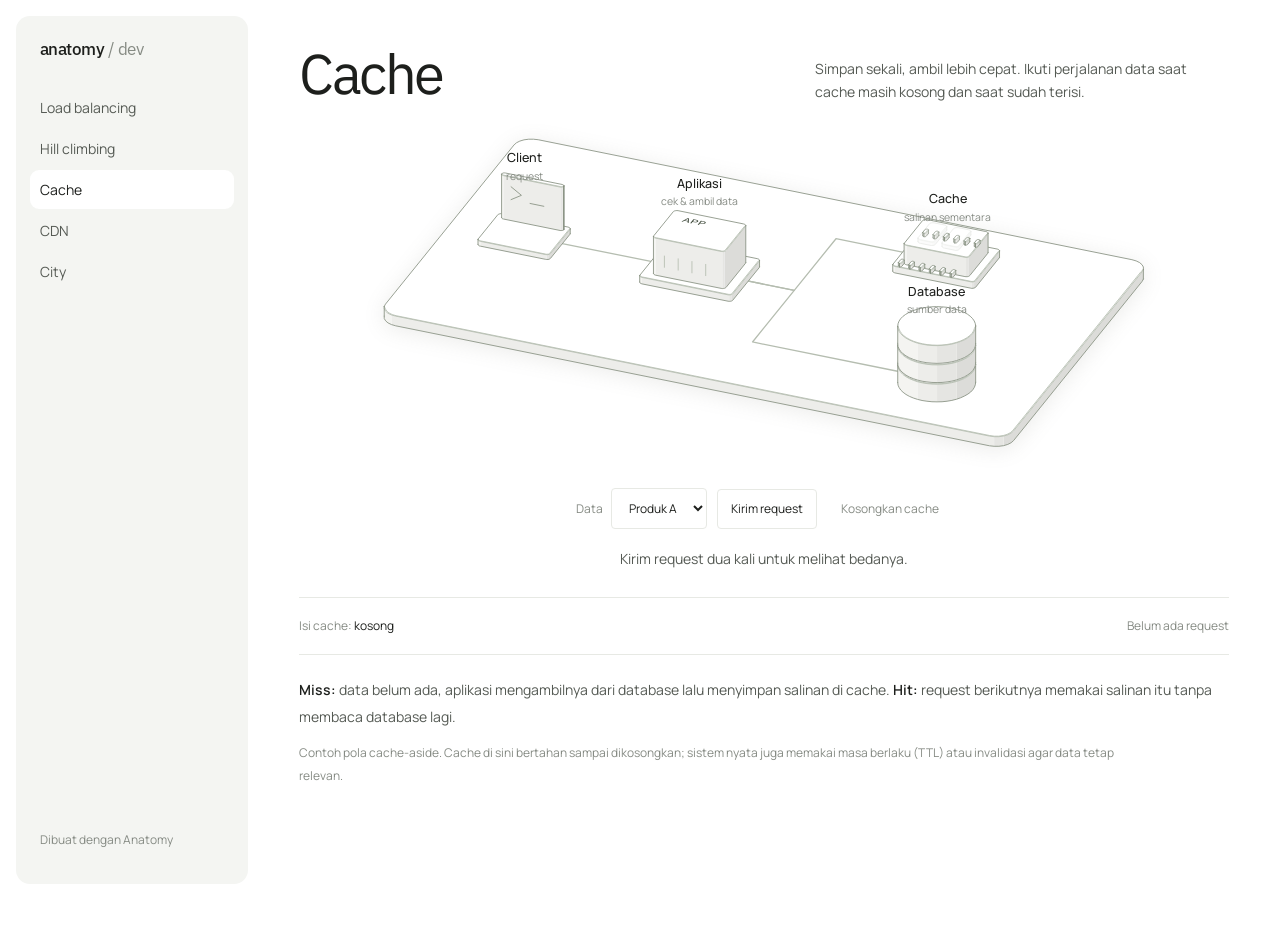
==== commit cbe8fb4e: "Match City camera and grayscale materials to Anatomy illustrations Lower the camera to the shared 30" ====
--- a/cache/index.html
+++ b/cache/index.html
@@ -138,4 +138,4 @@
 @media(max-width:900px){.iso-page{display:block;padding:12px var(--gutter) var(--gutter)}.site-header{position:static;height:auto;flex-direction:row;align-items:center;justify-content:space-between;gap:12px;padding:8px 8px 8px 4px}.iso-nav{flex-direction:row}.nav-title,.side-foot{display:none}.iso-nav a{padding:7px 10px;font-size:13px}}
 @media(max-width:480px){.site-header{flex-wrap:wrap;row-gap:8px}.iso-nav{flex-wrap:wrap}.iso-nav a{font-size:12px;padding:7px 8px}}
 @media(max-width:760px){.page-intro{grid-template-columns:1fr;gap:14px;padding-top:28px}.intro-copy{justify-self:start}}
-</style><link rel="stylesheet" href="/cache/style.css"><header class="site-header"><a class="brand" href="/" aria-label="Anatomy Dev beranda">anatomy<span> / dev</span></a><nav class="iso-nav" aria-label="Pilih ilustrasi"><a href="/load-balancer">Load balancing</a><a href="/">Hill climbing</a><a href="/cache" aria-current="page">Cache</a><a href="/cdn">CDN</a><a href="/city">Kota</a></nav><p class="side-foot"><a href="https://github.com/wheresryan22/anatomy" target="_blank" rel="noreferrer">Dibuat dengan Anatomy</a></p></header><section class="page-intro"><h1>Cache</h1><p class="intro-copy">Simpan sekali, ambil lebih cepat. Ikuti perjalanan data saat cache masih kosong dan saat sudah terisi.</p></section><section class="cache-demo" aria-label="Simulasi cache"><div class="cache-figure"><svg xmlns="http://www.w3.org/2000/svg" class="iso-svg" viewBox="0 0 920 360" role="img" aria-label="Client mengirim request ke aplikasi. Aplikasi memeriksa cache; saat miss, data diambil dari database lalu salinannya disimpan di cache."><path class="iso-halo" d="M96 194.3L96.3 192.5L97.3 190.9L220.6 38.2L222.2 36.7L224.4 35.3L227.1 34.2L230.1 33.4L233.4 32.9L236.9 32.7L240.4 32.8L243.7 33.3L812.9 148.3L816 149.1L818.7 150.2L821 151.6L822.6 153.1L823.7 154.8L824 156.5L824 165.7L823.7 167.5L822.7 169.1L699.4 321.8L697.8 323.3L695.6 324.7L692.9 325.8L689.9 326.6L686.6 327.1L683.1 327.3L679.6 327.2L676.3 326.7L107.1 211.7L104 210.9L101.3 209.8L99 208.4L97.4 206.9L96.3 205.2L96 203.5Z"/><g class="iso-solid"><path class="iso-fill" d="M96.1 193.1L97.3 190.9L220.6 38.2L222.9 36.2L226.1 34.6L230.1 33.4L234.6 32.8L239.2 32.8L243.7 33.3L812.9 148.3L817 149.5L820.3 151.1L822.6 153.1L823.9 155.3L823.9 157.6L823.9 166.9L822.7 169.1L699.4 321.8L697.1 323.8L693.9 325.4L689.9 326.6L685.4 327.2L680.8 327.2L676.3 326.7L107.1 211.7L103 210.5L99.7 208.9L97.4 206.9L96.1 204.7L96.1 202.4Z"/><path class="iso-shade" data-shade="0" d="M823.9 166.9L822.7 169.1L822.7 159.9L823.9 157.6ZM822.7 169.1L699.4 321.8L699.4 312.5L822.7 159.9ZM699.4 321.8L697.1 323.8L697.1 314.5L699.4 312.5ZM697.1 323.8L693.9 325.4L693.9 316.2L697.1 314.5ZM693.9 325.4L689.9 326.6L689.9 317.4L693.9 316.2Z"/><path class="iso-shade" data-shade="1" d="M689.9 326.6L685.4 327.2L685.4 318L689.9 317.4ZM685.4 327.2L680.8 327.2L680.8 318L685.4 318Z"/><path class="iso-shade" data-shade="2" d="M680.8 327.2L676.3 326.7L676.3 317.4L680.8 318ZM676.3 326.7L107.1 211.7L107.1 202.4L676.3 317.4ZM107.1 211.7L103 210.5L103 201.3L107.1 202.4Z"/><path class="iso-shade" data-shade="3" d="M103 210.5L99.7 208.9L99.7 199.7L103 201.3ZM99.7 208.9L97.4 206.9L97.4 197.7L99.7 199.7ZM97.4 206.9L96.1 204.7L96.1 195.4L97.4 197.7ZM96.1 204.7L96.1 202.4L96.1 193.1L96.1 195.4Z"/><path class="iso-top" d="M812.9 148.3L817 149.5L820.3 151.1L822.6 153.1L823.9 155.3L823.9 157.6L822.7 159.9L699.4 312.5L697.1 314.5L693.9 316.2L689.9 317.4L685.4 318L680.8 318L676.3 317.4L107.1 202.4L103 201.3L99.7 199.7L97.4 197.7L96.1 195.4L96.1 193.1L97.3 190.9L220.6 38.2L222.9 36.2L226.1 34.6L230.1 33.4L234.6 32.8L239.2 32.8L243.7 33.3Z"/><path class="iso-line iso-crease" data-tone="lo" d="M823.9 157.6L822.7 159.9L699.4 312.5L697.1 314.5L693.9 316.2L689.9 317.4L685.4 318L680.8 318L676.3 317.4L107.1 202.4L103 201.3L99.7 199.7L97.4 197.7L96.1 195.4L96.1 193.1"/><path class="iso-line iso-bevel" data-tone="lo" d="M823.9 157.6L821.7 159.7L698.5 312.3L696.3 314.2L693.2 315.8L689.5 316.9L685.3 317.5L680.9 317.5L676.6 316.9L107.5 202L103.7 200.9L100.6 199.3L98.4 197.5L97.2 195.4L96.1 193.1"/><path class="iso-line iso-edge" data-tone="mid" d="M96.1 193.1L97.3 190.9L220.6 38.2L222.9 36.2L226.1 34.6L230.1 33.4L234.6 32.8L239.2 32.8L243.7 33.3L812.9 148.3L817 149.5L820.3 151.1L822.6 153.1L823.9 155.3L823.9 157.6M823.9 166.9L822.7 169.1L699.4 321.8L697.1 323.8L693.9 325.4L689.9 326.6L685.4 327.2L680.8 327.2L676.3 326.7L107.1 211.7L103 210.5L99.7 208.9L97.4 206.9L96.1 204.7L96.1 202.4M823.9 157.6L823.9 166.9M96.1 193.1L96.1 202.4"/></g><path id="path-0" d="M263.2 132.1L358.9 151.4" class="route"/><path id="path-1" d="M439.7 167.7L489.2 177.7L529.2 128.2L595.2 141.6" class="route"/><path id="path-2" d="M439.7 167.7L489.2 177.7L449.2 227.2L589.4 255.5" class="route"/><g class="iso-solid"><path class="iso-fill" d="M186 128.9L186.2 128.4L204.9 105.3L205.4 104.8L206.3 104.5L207.3 104.2L208.4 104.2L209.5 104.3L272.2 117L273.2 117.3L273.9 117.7L274.3 118.2L274.4 118.8L274.4 123.4L274.2 123.9L255.5 147L254.9 147.5L254.1 147.9L253.1 148.1L252 148.1L250.9 148L188.2 135.3L187.2 135.1L186.5 134.6L186.1 134.1L186 133.6Z"/><path class="iso-shade" data-shade="0" d="M274.4 123.4L274.2 123.9L274.2 119.3L274.4 118.8ZM274.2 123.9L255.5 147L255.5 142.4L274.2 119.3ZM255.5 147L254.9 147.5L254.9 142.9L255.5 142.4ZM254.9 147.5L254.1 147.9L254.1 143.2L254.9 142.9Z"/><path class="iso-shade" data-shade="1" d="M254.1 147.9L253.1 148.1L253.1 143.5L254.1 143.2ZM253.1 148.1L252 148.1L252 143.5L253.1 143.5Z"/><path class="iso-shade" data-shade="2" d="M252 148.1L250.9 148L250.9 143.4L252 143.5ZM250.9 148L188.2 135.3L188.2 130.7L250.9 143.4Z"/><path class="iso-shade" data-shade="3" d="M188.2 135.3L187.2 135.1L187.2 130.4L188.2 130.7ZM187.2 135.1L186.5 134.6L186.5 130L187.2 130.4ZM186.5 134.6L186.1 134.1L186.1 129.5L186.5 130ZM186.1 134.1L186 133.6L186 128.9L186.1 129.5Z"/><path class="iso-top" d="M272.2 117L273.2 117.3L273.9 117.7L274.3 118.2L274.4 118.8L274.2 119.3L255.5 142.4L254.9 142.9L254.1 143.2L253.1 143.5L252 143.5L250.9 143.4L188.2 130.7L187.2 130.4L186.5 130L186.1 129.5L186 128.9L186.2 128.4L204.9 105.3L205.4 104.8L206.3 104.5L207.3 104.2L208.4 104.2L209.5 104.3Z"/><path class="iso-line iso-crease" data-tone="lo" d="M274.4 118.8L274.2 119.3L255.5 142.4L254.9 142.9L254.1 143.2L253.1 143.5L252 143.5L250.9 143.4L188.2 130.7L187.2 130.4L186.5 130L186.1 129.5L186 128.9"/><path class="iso-line iso-bevel" data-tone="lo" d="M274.4 118.8L273.3 119.2L254.7 142.2L254.2 142.6L253.6 142.9L252.8 143L252 143.1L251.1 143L188.6 130.3L187.8 130.1L187.2 129.8L186.9 129.4L186 128.9"/><path class="iso-line iso-edge" data-tone="mid" d="M186 128.9L186.2 128.4L204.9 105.3L205.4 104.8L206.3 104.5L207.3 104.2L208.4 104.2L209.5 104.3L272.2 117L273.2 117.3L273.9 117.7L274.3 118.2L274.4 118.8M274.4 123.4L274.2 123.9L255.5 147L254.9 147.5L254.1 147.9L253.1 148.1L252 148.1L250.9 148L188.2 135.3L187.2 135.1L186.5 134.6L186.1 134.1L186 133.6M274.4 118.8L274.4 123.4M186 128.9L186 133.6"/></g><g class="iso-solid"><path class="iso-fill" d="M208.6 66.3L208.8 65.9L209.3 65.6L209.9 65.3L210.6 65.1L211.5 65.1L212.3 65.2L266.7 76.2L267.5 76.4L268 76.7L268.3 77.1L268.4 77.5L268.4 119.1L268.2 119.5L267.8 119.9L267.2 120.2L266.4 120.3L265.6 120.4L264.7 120.3L210.3 109.3L209.6 109.1L209 108.7L208.7 108.4L208.6 107.9Z"/><path class="iso-shade" data-shade="0" d="M268.4 119.1L268.2 119.5L268.2 77.9L268.4 77.5ZM268.2 119.5L267.8 119.9L267.8 78.3L268.2 77.9ZM267.8 119.9L267.2 120.2L267.2 78.6L267.8 78.3Z"/><path class="iso-shade" data-shade="1" d="M267.2 120.2L266.4 120.3L266.4 78.7L267.2 78.6ZM266.4 120.3L265.6 120.4L265.6 78.8L266.4 78.7Z"/><path class="iso-shade" data-shade="2" d="M265.6 120.4L264.7 120.3L264.7 78.7L265.6 78.8ZM264.7 120.3L210.3 109.3L210.3 67.7L264.7 78.7Z"/><path class="iso-shade" data-shade="3" d="M210.3 109.3L209.6 109.1L209.6 67.5L210.3 67.7ZM209.6 109.1L209 108.7L209 67.1L209.6 67.5ZM209 108.7L208.7 108.4L208.7 66.8L209 67.1ZM208.7 108.4L208.6 107.9L208.6 66.3L208.7 66.8Z"/><path class="iso-top" d="M266.7 76.2L267.5 76.4L268 76.7L268.3 77.1L268.4 77.5L268.2 77.9L268.2 77.9L267.8 78.3L267.2 78.6L266.4 78.7L265.6 78.8L264.7 78.7L210.3 67.7L209.6 67.5L209 67.1L208.7 66.8L208.6 66.3L208.8 65.9L208.8 65.9L209.3 65.6L209.9 65.3L210.6 65.1L211.5 65.1L212.3 65.2Z"/><path class="iso-line iso-crease" data-tone="lo" d="M268.4 77.5L268.2 77.9M268.2 77.9L267.8 78.3L267.2 78.6L266.4 78.7L265.6 78.8L264.7 78.7L210.3 67.7L209.6 67.5L209 67.1L208.7 66.8L208.6 66.3"/><path class="iso-line iso-bevel" data-tone="lo" d="M268.4 77.5L268.2 77.9M268.2 77.9L267.1 78L266.7 78.2L266.2 78.3L265.6 78.3L265 78.2L210.7 67.3L210.2 67.1L209.8 66.9L209.6 66.6L208.6 66.3"/><path class="iso-line iso-edge" data-tone="mid" d="M268.2 77.9L268.2 77.9M208.6 66.3L208.8 65.9L208.8 65.9L209.3 65.6L209.9 65.3L210.6 65.1L211.5 65.1L212.3 65.2L266.7 76.2L267.5 76.4L268 76.7L268.3 77.1L268.4 77.5M268.4 119.1L268.2 119.5M268.2 119.5L267.8 119.9L267.2 120.2L266.4 120.3L265.6 120.4L264.7 120.3L210.3 109.3L209.6 109.1L209 108.7L208.7 108.4L208.6 107.9M268.4 77.5L268.4 119.1M268.2 77.9L268.2 119.5M268.2 77.9L268.2 119.5M208.6 66.3L208.6 107.9"/></g><path class="iso-line" data-tone="mid" d="M217.7 78.4L227.6 86.6L217.7 90.7"/><path class="iso-line" data-tone="mid" d="M235.9 94.4L249.1 97.1"/><text x="230.18465714645484" y="54.50417423173623" class="label" text-anchor="middle">Client</text><text x="230.18465714645484" y="71.50417423173623" class="sub" text-anchor="middle">request</text><g class="iso-solid"><path class="iso-fill" d="M341 163.5L341.3 163L366.6 131.6L367.2 131.2L368 130.8L369 130.6L370.1 130.5L371.2 130.6L453.7 147.3L454.7 147.6L455.4 148L455.8 148.5L455.9 149.1L455.9 155.2L455.7 155.8L430.3 187.1L429.8 187.6L428.9 188L427.9 188.2L426.8 188.2L425.7 188.1L343.2 171.5L342.3 171.2L341.5 170.8L341.1 170.2L341 169.7Z"/><path class="iso-shade" data-shade="0" d="M455.9 155.2L455.7 155.8L455.7 149.6L455.9 149.1ZM455.7 155.8L430.3 187.1L430.3 181L455.7 149.6ZM430.3 187.1L429.8 187.6L429.8 181.5L430.3 181ZM429.8 187.6L428.9 188L428.9 181.8L429.8 181.5Z"/><path class="iso-shade" data-shade="1" d="M428.9 188L427.9 188.2L427.9 182L428.9 181.8ZM427.9 188.2L426.8 188.2L426.8 182.1L427.9 182Z"/><path class="iso-shade" data-shade="2" d="M426.8 188.2L425.7 188.1L425.7 182L426.8 182.1ZM425.7 188.1L343.2 171.5L343.2 165.3L425.7 182Z"/><path class="iso-shade" data-shade="3" d="M343.2 171.5L342.3 171.2L342.3 165L343.2 165.3ZM342.3 171.2L341.5 170.8L341.5 164.6L342.3 165ZM341.5 170.8L341.1 170.2L341.1 164.1L341.5 164.6ZM341.1 170.2L341 169.7L341 163.5L341.1 164.1Z"/><path class="iso-top" d="M453.7 147.3L454.7 147.6L455.4 148L455.8 148.5L455.9 149.1L455.7 149.6L430.3 181L429.8 181.5L428.9 181.8L427.9 182L426.8 182.1L425.7 182L343.2 165.3L342.3 165L341.5 164.6L341.1 164.1L341 163.5L341.3 163L366.6 131.6L367.2 131.2L368 130.8L369 130.6L370.1 130.5L371.2 130.6Z"/><path class="iso-line iso-crease" data-tone="lo" d="M455.9 149.1L455.7 149.6L430.3 181L429.8 181.5L428.9 181.8L427.9 182L426.8 182.1L425.7 182L343.2 165.3L342.3 165L341.5 164.6L341.1 164.1L341 163.5"/><path class="iso-line iso-bevel" data-tone="lo" d="M455.9 149.1L454.8 149.5L429.5 180.8L429.1 181.2L428.5 181.4L427.7 181.6L426.9 181.6L426 181.5L343.6 164.9L342.8 164.7L342.3 164.4L342 164L341 163.5"/><path class="iso-line iso-edge" data-tone="mid" d="M341 163.5L341.3 163L366.6 131.6L367.2 131.2L368 130.8L369 130.6L370.1 130.5L371.2 130.6L453.7 147.3L454.7 147.6L455.4 148L455.8 148.5L455.9 149.1M455.9 155.2L455.7 155.8L430.3 187.1L429.8 187.6L428.9 188L427.9 188.2L426.8 188.2L425.7 188.1L343.2 171.5L342.3 171.2L341.5 170.8L341.1 170.2L341 169.7M455.9 149.1L455.9 155.2M341 163.5L341 169.7"/></g><g class="iso-solid"><path class="iso-fill" d="M354.2 126L354.5 125.4L373.2 102.3L373.7 101.8L374.6 101.5L375.6 101.3L376.7 101.2L377.8 101.3L440.5 114L441.4 114.3L442.2 114.7L442.6 115.2L442.7 115.8L442.7 151.2L442.4 151.8L423.8 174.9L423.2 175.3L422.4 175.7L421.3 175.9L420.2 176L419.1 175.8L356.5 163.2L355.5 162.9L354.8 162.5L354.3 161.9L354.2 161.4Z"/><path class="iso-shade" data-shade="0" d="M442.7 151.2L442.4 151.8L442.4 116.3L442.7 115.8ZM442.4 151.8L423.8 174.9L423.8 139.4L442.4 116.3ZM423.8 174.9L423.2 175.3L423.2 139.9L423.8 139.4ZM423.2 175.3L422.4 175.7L422.4 140.2L423.2 139.9Z"/><path class="iso-shade" data-shade="1" d="M422.4 175.7L421.3 175.9L421.3 140.5L422.4 140.2ZM421.3 175.9L420.2 176L420.2 140.5L421.3 140.5Z"/><path class="iso-shade" data-shade="2" d="M420.2 176L419.1 175.8L419.1 140.4L420.2 140.5ZM419.1 175.8L356.5 163.2L356.5 127.7L419.1 140.4Z"/><path class="iso-shade" data-shade="3" d="M356.5 163.2L355.5 162.9L355.5 127.4L356.5 127.7ZM355.5 162.9L354.8 162.5L354.8 127L355.5 127.4ZM354.8 162.5L354.3 161.9L354.3 126.5L354.8 127ZM354.3 161.9L354.2 161.4L354.2 126L354.3 126.5Z"/><path class="iso-top" d="M440.5 114L441.4 114.3L442.2 114.7L442.6 115.2L442.7 115.8L442.4 116.3L423.8 139.4L423.2 139.9L422.4 140.2L421.3 140.5L420.2 140.5L419.1 140.4L356.5 127.7L355.5 127.4L354.8 127L354.3 126.5L354.2 126L354.5 125.4L373.2 102.3L373.7 101.8L374.6 101.5L375.6 101.3L376.7 101.2L377.8 101.3Z"/><path class="iso-line iso-crease" data-tone="lo" d="M442.7 115.8L442.4 116.3L423.8 139.4L423.2 139.9L422.4 140.2L421.3 140.5L420.2 140.5L419.1 140.4L356.5 127.7L355.5 127.4L354.8 127L354.3 126.5L354.2 126"/><path class="iso-line iso-bevel" data-tone="lo" d="M442.7 115.8L441.6 116.2L423 139.2L422.5 139.6L421.9 139.9L421.1 140L420.3 140.1L419.4 140L356.9 127.3L356.1 127.1L355.5 126.8L355.2 126.4L354.2 126"/><path class="iso-line iso-edge" data-tone="mid" d="M354.2 126L354.5 125.4L373.2 102.3L373.7 101.8L374.6 101.5L375.6 101.3L376.7 101.2L377.8 101.3L440.5 114L441.4 114.3L442.2 114.7L442.6 115.2L442.7 115.8M442.7 151.2L442.4 151.8L423.8 174.9L423.2 175.3L422.4 175.7L421.3 175.9L420.2 176L419.1 175.8L356.5 163.2L355.5 162.9L354.8 162.5L354.3 161.9L354.2 161.4M442.7 115.8L442.7 151.2M354.2 126L354.2 161.4"/></g><text class="iso-face-text" data-tone="hi" transform="matrix(1.65 0.333 -0.667 0.825 381.017 111.578)" font-size="7" text-anchor="start">APP</text><path class="iso-line" data-tone="lo" d="M364.7 155.6L364.7 144.8"/><path class="iso-line" data-tone="lo" d="M377.9 158.3L377.9 147.5"/><path class="iso-line" data-tone="lo" d="M391.1 160.9L391.1 150.1"/><path class="iso-line" data-tone="lo" d="M404.3 163.6L404.3 152.8"/><text x="398.46537314892987" y="79.25316403293624" class="label" text-anchor="middle">Aplikasi</text><text x="398.46537314892987" y="96.25316403293624" class="sub" text-anchor="middle">cek & ambil data</text><g class="iso-solid"><path class="iso-fill" d="M583.6 153L583.9 152.5L606.5 124.4L607.1 124L607.9 123.6L609 123.4L610.1 123.3L611.2 123.5L683.7 138.1L684.7 138.4L685.4 138.8L685.9 139.3L686 139.9L686 146.1L685.7 146.6L663.1 174.7L662.5 175.1L661.6 175.5L660.6 175.7L659.5 175.8L658.4 175.6L585.8 161L584.9 160.7L584.1 160.3L583.7 159.8L583.6 159.2Z"/><path class="iso-shade" data-shade="0" d="M686 146.1L685.7 146.6L685.7 140.4L686 139.9ZM685.7 146.6L663.1 174.7L663.1 168.5L685.7 140.4ZM663.1 174.7L662.5 175.1L662.5 169L663.1 168.5ZM662.5 175.1L661.6 175.5L661.6 169.3L662.5 169Z"/><path class="iso-shade" data-shade="1" d="M661.6 175.5L660.6 175.7L660.6 169.6L661.6 169.3ZM660.6 175.7L659.5 175.8L659.5 169.6L660.6 169.6Z"/><path class="iso-shade" data-shade="2" d="M659.5 175.8L658.4 175.6L658.4 169.5L659.5 169.6ZM658.4 175.6L585.8 161L585.8 154.8L658.4 169.5Z"/><path class="iso-shade" data-shade="3" d="M585.8 161L584.9 160.7L584.9 154.5L585.8 154.8ZM584.9 160.7L584.1 160.3L584.1 154.1L584.9 154.5ZM584.1 160.3L583.7 159.8L583.7 153.6L584.1 154.1ZM583.7 159.8L583.6 159.2L583.6 153L583.7 153.6Z"/><path class="iso-top" d="M683.7 138.1L684.7 138.4L685.4 138.8L685.9 139.3L686 139.9L685.7 140.4L663.1 168.5L662.5 169L661.6 169.3L660.6 169.6L659.5 169.6L658.4 169.5L585.8 154.8L584.9 154.5L584.1 154.1L583.7 153.6L583.6 153L583.9 152.5L606.5 124.4L607.1 124L607.9 123.6L609 123.4L610.1 123.3L611.2 123.5Z"/><path class="iso-line iso-crease" data-tone="lo" d="M686 139.9L685.7 140.4L663.1 168.5L662.5 169L661.6 169.3L660.6 169.6L659.5 169.6L658.4 169.5L585.8 154.8L584.9 154.5L584.1 154.1L583.7 153.6L583.6 153"/><path class="iso-line iso-bevel" data-tone="lo" d="M686 139.9L684.9 140.3L662.3 168.3L661.8 168.7L661.2 169L660.4 169.1L659.6 169.2L658.7 169.1L586.2 154.4L585.4 154.2L584.9 153.9L584.6 153.5L583.6 153"/><path class="iso-line iso-edge" data-tone="mid" d="M583.6 153L583.9 152.5L606.5 124.4L607.1 124L607.9 123.6L609 123.4L610.1 123.3L611.2 123.5L683.7 138.1L684.7 138.4L685.4 138.8L685.9 139.3L686 139.9M686 146.1L685.7 146.6L663.1 174.7L662.5 175.1L661.6 175.5L660.6 175.7L659.5 175.8L658.4 175.6L585.8 161L584.9 160.7L584.1 160.3L583.7 159.8L583.6 159.2M686 139.9L686 146.1M583.6 153L583.6 159.2"/></g><g class="iso-solid"><path class="iso-fill" d="M594.5 132.9L594.8 132.4L612.1 110.9L612.7 110.4L613.5 110.1L614.5 109.9L615.7 109.8L616.7 109.9L672.8 121.3L673.8 121.6L674.5 122L675 122.5L675 123L675 141.5L674.8 142.1L657.5 163.5L656.9 164L656.1 164.4L655 164.6L653.9 164.6L652.8 164.5L596.7 153.2L595.8 152.9L595.1 152.5L594.6 152L594.5 151.4Z"/><path class="iso-shade" data-shade="0" d="M675 141.5L674.8 142.1L674.8 123.6L675 123ZM674.8 142.1L657.5 163.5L657.5 145L674.8 123.6ZM657.5 163.5L656.9 164L656.9 145.5L657.5 145ZM656.9 164L656.1 164.4L656.1 145.9L656.9 145.5Z"/><path class="iso-shade" data-shade="1" d="M656.1 164.4L655 164.6L655 146.1L656.1 145.9ZM655 164.6L653.9 164.6L653.9 146.1L655 146.1Z"/><path class="iso-shade" data-shade="2" d="M653.9 164.6L652.8 164.5L652.8 146L653.9 146.1ZM652.8 164.5L596.7 153.2L596.7 134.7L652.8 146Z"/><path class="iso-shade" data-shade="3" d="M596.7 153.2L595.8 152.9L595.8 134.4L596.7 134.7ZM595.8 152.9L595.1 152.5L595.1 134L595.8 134.4ZM595.1 152.5L594.6 152L594.6 133.5L595.1 134ZM594.6 152L594.5 151.4L594.5 132.9L594.6 133.5Z"/><path class="iso-top" d="M672.8 121.3L673.8 121.6L674.5 122L675 122.5L675 123L674.8 123.6L657.5 145L656.9 145.5L656.1 145.9L655 146.1L653.9 146.1L652.8 146L596.7 134.7L595.8 134.4L595.1 134L594.6 133.5L594.5 132.9L594.8 132.4L612.1 110.9L612.7 110.4L613.5 110.1L614.5 109.9L615.7 109.8L616.7 109.9Z"/><path class="iso-line iso-crease" data-tone="lo" d="M675 123L674.8 123.6L657.5 145L656.9 145.5L656.1 145.9L655 146.1L653.9 146.1L652.8 146L596.7 134.7L595.8 134.4L595.1 134L594.6 133.5L594.5 132.9"/><path class="iso-line iso-bevel" data-tone="lo" d="M675 123L674 123.5L656.7 144.8L656.2 145.2L655.6 145.5L654.8 145.7L654 145.7L653.1 145.6L597.1 134.3L596.4 134.1L595.8 133.7L595.5 133.4L594.5 132.9"/><path class="iso-line iso-edge" data-tone="mid" d="M594.5 132.9L594.8 132.4L612.1 110.9L612.7 110.4L613.5 110.1L614.5 109.9L615.7 109.8L616.7 109.9L672.8 121.3L673.8 121.6L674.5 122L675 122.5L675 123M675 141.5L674.8 142.1L657.5 163.5L656.9 164L656.1 164.4L655 164.6L653.9 164.6L652.8 164.5L596.7 153.2L595.8 152.9L595.1 152.5L594.6 152L594.5 151.4M675 123L675 141.5M594.5 132.9L594.5 151.4"/></g><g class="iso-solid"><path class="iso-fill" d="M612.3 122.3L612.5 122L614.5 119.5L614.7 119.3L615.2 119.1L615.7 119L616.2 119L616.8 119L617.2 119.2L617.6 119.4L617.8 119.6L617.9 119.9L617.9 123L617.8 123.3L615.8 125.7L615.5 126L615 126.2L614.5 126.3L614 126.3L613.4 126.2L613 126.1L612.6 125.9L612.4 125.6L612.3 125.3Z"/><path class="iso-shade" data-shade="0" d="M617.9 123L617.8 123.3L617.8 120.2L617.9 119.9ZM617.8 123.3L615.8 125.7L615.8 122.6L617.8 120.2ZM615.8 125.7L615.5 126L615.5 122.9L615.8 122.6ZM615.5 126L615 126.2L615 123.1L615.5 122.9Z"/><path class="iso-shade" data-shade="1" d="M615 126.2L614.5 126.3L614.5 123.2L615 123.1ZM614.5 126.3L614 126.3L614 123.2L614.5 123.2Z"/><path class="iso-shade" data-shade="2" d="M614 126.3L613.4 126.2L613.4 123.1L614 123.2Z"/><path class="iso-shade" data-shade="3" d="M613.4 126.2L613 126.1L613 123L613.4 123.1ZM613 126.1L612.6 125.9L612.6 122.8L613 123ZM612.6 125.9L612.4 125.6L612.4 122.5L612.6 122.8ZM612.4 125.6L612.3 125.3L612.3 122.3L612.4 122.5Z"/><path class="iso-top" d="M616.8 119L617.2 119.2L617.6 119.4L617.8 119.6L617.9 119.9L617.8 120.2L615.8 122.6L615.5 122.9L615 123.1L614.5 123.2L614 123.2L613.4 123.1L613.4 123.1L613 123L612.6 122.8L612.4 122.5L612.3 122.3L612.5 122L614.5 119.5L614.7 119.3L615.2 119.1L615.7 119L616.2 119L616.8 119Z"/><path class="iso-line iso-crease" data-tone="lo" d="M617.9 119.9L617.8 120.2L615.8 122.6L615.5 122.9L615 123.1L614.5 123.2L614 123.2L613.4 123.1M613.4 123.1L613 123L612.6 122.8L612.4 122.5L612.3 122.3"/><path class="iso-line iso-bevel" data-tone="lo" d="M617.9 119.9L616.9 120L615 122.4L614.8 122.6L614.6 122.7L614.3 122.7L614 122.8L613.4 123.1M613.4 123.1L613.5 122.7L613.4 122.6L613.2 122.4L612.3 122.3"/><path class="iso-line iso-edge" data-tone="mid" d="M613.4 123.1L613.4 123.1M612.3 122.3L612.5 122L614.5 119.5L614.7 119.3L615.2 119.1L615.7 119L616.2 119L616.8 119L616.8 119L617.2 119.2L617.6 119.4L617.8 119.6L617.9 119.9M617.9 123L617.8 123.3L615.8 125.7L615.5 126L615 126.2L614.5 126.3L614 126.3L613.4 126.2M613.4 126.2L613 126.1L612.6 125.9L612.4 125.6L612.3 125.3M617.9 119.9L617.9 123M613.4 123.1L613.4 126.2M613.4 123.1L613.4 126.2M612.3 122.3L612.3 125.3"/></g><g class="iso-solid"><path class="iso-fill" d="M589 151.1L589.1 150.9L591.1 148.4L591.4 148.1L591.8 148L592.3 147.8L592.9 147.8L593.4 147.9L593.9 148L594.3 148.2L594.5 148.5L594.6 148.8L594.6 151.9L594.4 152.1L592.4 154.6L592.1 154.8L591.7 155L591.2 155.1L590.7 155.2L590.1 155.1L589.6 155L589.3 154.7L589 154.5L589 154.2Z"/><path class="iso-shade" data-shade="0" d="M594.6 151.9L594.4 152.1L594.4 149L594.6 148.8ZM594.4 152.1L592.4 154.6L592.4 151.5L594.4 149ZM592.4 154.6L592.1 154.8L592.1 151.8L592.4 151.5ZM592.1 154.8L591.7 155L591.7 151.9L592.1 151.8Z"/><path class="iso-shade" data-shade="1" d="M591.7 155L591.2 155.1L591.2 152.1L591.7 151.9ZM591.2 155.1L590.7 155.2L590.7 152.1L591.2 152.1Z"/><path class="iso-shade" data-shade="2" d="M590.7 155.2L590.1 155.1L590.1 152L590.7 152.1Z"/><path class="iso-shade" data-shade="3" d="M590.1 155.1L589.6 155L589.6 151.9L590.1 152ZM589.6 155L589.3 154.7L589.3 151.7L589.6 151.9ZM589.3 154.7L589 154.5L589 151.4L589.3 151.7ZM589 154.5L589 154.2L589 151.1L589 151.4Z"/><path class="iso-top" d="M593.4 147.9L593.9 148L594.3 148.2L594.5 148.5L594.6 148.8L594.4 149L592.4 151.5L592.1 151.8L591.7 151.9L591.2 152.1L590.7 152.1L590.1 152L590.1 152L589.6 151.9L589.3 151.7L589 151.4L589 151.1L589.1 150.9L591.1 148.4L591.4 148.1L591.8 148L592.3 147.8L592.9 147.8L593.4 147.9Z"/><path class="iso-line iso-crease" data-tone="lo" d="M594.6 148.8L594.4 149L592.4 151.5L592.1 151.8L591.7 151.9L591.2 152.1L590.7 152.1L590.1 152M590.1 152L589.6 151.9L589.3 151.7L589 151.4L589 151.1"/><path class="iso-line iso-bevel" data-tone="lo" d="M594.6 148.8L593.6 148.9L591.6 151.3L591.5 151.5L591.2 151.6L591 151.6L590.7 151.6L590.1 152M590.1 152L590.2 151.5L590 151.4L589.9 151.3L589 151.1"/><path class="iso-line iso-edge" data-tone="mid" d="M590.1 152L590.1 152M589 151.1L589.1 150.9L591.1 148.4L591.4 148.1L591.8 148L592.3 147.8L592.9 147.8L593.4 147.9L593.4 147.9L593.9 148L594.3 148.2L594.5 148.5L594.6 148.8M594.6 151.9L594.4 152.1L592.4 154.6L592.1 154.8L591.7 155L591.2 155.1L590.7 155.2L590.1 155.1M590.1 155.1L589.6 155L589.3 154.7L589 154.5L589 154.2M594.6 148.8L594.6 151.9M590.1 152L590.1 155.1M590.1 152L590.1 155.1M589 151.1L589 154.2"/></g><g class="iso-solid"><path class="iso-fill" d="M622.2 124.3L622.4 124L624.4 121.5L624.6 121.3L625.1 121.1L625.6 121L626.1 121L626.7 121L627.1 121.2L627.5 121.4L627.7 121.6L627.8 121.9L627.8 125L627.7 125.3L625.7 127.7L625.4 128L624.9 128.2L624.4 128.3L623.9 128.3L623.3 128.2L622.9 128.1L622.5 127.9L622.3 127.6L622.2 127.3Z"/><path class="iso-shade" data-shade="0" d="M627.8 125L627.7 125.3L627.7 122.2L627.8 121.9ZM627.7 125.3L625.7 127.7L625.7 124.6L627.7 122.2ZM625.7 127.7L625.4 128L625.4 124.9L625.7 124.6ZM625.4 128L624.9 128.2L624.9 125.1L625.4 124.9Z"/><path class="iso-shade" data-shade="1" d="M624.9 128.2L624.4 128.3L624.4 125.2L624.9 125.1ZM624.4 128.3L623.9 128.3L623.9 125.2L624.4 125.2Z"/><path class="iso-shade" data-shade="2" d="M623.9 128.3L623.3 128.2L623.3 125.1L623.9 125.2Z"/><path class="iso-shade" data-shade="3" d="M623.3 128.2L622.9 128.1L622.9 125L623.3 125.1ZM622.9 128.1L622.5 127.9L622.5 124.8L622.9 125ZM622.5 127.9L622.3 127.6L622.3 124.5L622.5 124.8ZM622.3 127.6L622.2 127.3L622.2 124.3L622.3 124.5Z"/><path class="iso-top" d="M626.7 121L627.1 121.2L627.5 121.4L627.7 121.6L627.8 121.9L627.7 122.2L625.7 124.6L625.4 124.9L624.9 125.1L624.4 125.2L623.9 125.2L623.3 125.1L623.3 125.1L622.9 125L622.5 124.8L622.3 124.5L622.2 124.3L622.4 124L624.4 121.5L624.6 121.3L625.1 121.1L625.6 121L626.1 121L626.7 121Z"/><path class="iso-line iso-crease" data-tone="lo" d="M627.8 121.9L627.7 122.2L625.7 124.6L625.4 124.9L624.9 125.1L624.4 125.2L623.9 125.2L623.3 125.1M623.3 125.1L622.9 125L622.5 124.8L622.3 124.5L622.2 124.3"/><path class="iso-line iso-bevel" data-tone="lo" d="M627.8 121.9L626.8 122L624.9 124.4L624.7 124.6L624.5 124.7L624.2 124.7L623.9 124.8L623.3 125.1M623.3 125.1L623.4 124.7L623.2 124.6L623.1 124.4L622.2 124.3"/><path class="iso-line iso-edge" data-tone="mid" d="M623.3 125.1L623.3 125.1M622.2 124.3L622.4 124L624.4 121.5L624.6 121.3L625.1 121.1L625.6 121L626.1 121L626.7 121L626.7 121L627.1 121.2L627.5 121.4L627.7 121.6L627.8 121.9M627.8 125L627.7 125.3L625.7 127.7L625.4 128L624.9 128.2L624.4 128.3L623.9 128.3L623.3 128.2M623.3 128.2L622.9 128.1L622.5 127.9L622.3 127.6L622.2 127.3M627.8 121.9L627.8 125M623.3 125.1L623.3 128.2M623.3 125.1L623.3 128.2M622.2 124.3L622.2 127.3"/></g><g class="iso-solid"><path class="iso-fill" d="M598.9 153.1L599 152.9L601 150.4L601.3 150.1L601.7 150L602.2 149.8L602.8 149.8L603.3 149.9L603.8 150L604.2 150.2L604.4 150.5L604.4 150.8L604.4 153.9L604.3 154.1L602.3 156.6L602 156.8L601.6 157L601.1 157.1L600.6 157.2L600 157.1L599.5 156.9L599.2 156.7L598.9 156.5L598.9 156.2Z"/><path class="iso-shade" data-shade="0" d="M604.4 153.9L604.3 154.1L604.3 151L604.4 150.8ZM604.3 154.1L602.3 156.6L602.3 153.5L604.3 151ZM602.3 156.6L602 156.8L602 153.8L602.3 153.5ZM602 156.8L601.6 157L601.6 153.9L602 153.8Z"/><path class="iso-shade" data-shade="1" d="M601.6 157L601.1 157.1L601.1 154L601.6 153.9ZM601.1 157.1L600.6 157.2L600.6 154.1L601.1 154Z"/><path class="iso-shade" data-shade="2" d="M600.6 157.2L600 157.1L600 154L600.6 154.1Z"/><path class="iso-shade" data-shade="3" d="M600 157.1L599.5 156.9L599.5 153.9L600 154ZM599.5 156.9L599.2 156.7L599.2 153.7L599.5 153.9ZM599.2 156.7L598.9 156.5L598.9 153.4L599.2 153.7ZM598.9 156.5L598.9 156.2L598.9 153.1L598.9 153.4Z"/><path class="iso-top" d="M603.3 149.9L603.8 150L604.2 150.2L604.4 150.5L604.4 150.8L604.3 151L602.3 153.5L602 153.8L601.6 153.9L601.1 154L600.6 154.1L600 154L600 154L599.5 153.9L599.2 153.7L598.9 153.4L598.9 153.1L599 152.9L601 150.4L601.3 150.1L601.7 150L602.2 149.8L602.8 149.8L603.3 149.9Z"/><path class="iso-line iso-crease" data-tone="lo" d="M604.4 150.8L604.3 151L602.3 153.5L602 153.8L601.6 153.9L601.1 154L600.6 154.1L600 154M600 154L599.5 153.9L599.2 153.7L598.9 153.4L598.9 153.1"/><path class="iso-line iso-bevel" data-tone="lo" d="M604.4 150.8L603.5 150.9L601.5 153.3L601.4 153.5L601.1 153.6L600.9 153.6L600.6 153.6L600 154M600 154L600.1 153.5L599.9 153.4L599.8 153.3L598.9 153.1"/><path class="iso-line iso-edge" data-tone="mid" d="M600 154L600 154M598.9 153.1L599 152.9L601 150.4L601.3 150.1L601.7 150L602.2 149.8L602.8 149.8L603.3 149.9L603.3 149.9L603.8 150L604.2 150.2L604.4 150.5L604.4 150.8M604.4 153.9L604.3 154.1L602.3 156.6L602 156.8L601.6 157L601.1 157.1L600.6 157.2L600 157.1M600 157.1L599.5 156.9L599.2 156.7L598.9 156.5L598.9 156.2M604.4 150.8L604.4 153.9M600 154L600 157.1M600 154L600 157.1M598.9 153.1L598.9 156.2"/></g><g class="iso-solid"><path class="iso-fill" d="M632.1 126.3L632.3 126L634.3 123.5L634.5 123.3L635 123.1L635.5 123L636 123L636.6 123L637 123.2L637.4 123.4L637.6 123.6L637.7 123.9L637.7 127L637.6 127.3L635.6 129.7L635.3 130L634.8 130.2L634.3 130.3L633.8 130.3L633.2 130.2L632.8 130.1L632.4 129.9L632.2 129.6L632.1 129.3Z"/><path class="iso-shade" data-shade="0" d="M637.7 127L637.6 127.3L637.6 124.2L637.7 123.9ZM637.6 127.3L635.6 129.7L635.6 126.6L637.6 124.2ZM635.6 129.7L635.3 130L635.3 126.9L635.6 126.6ZM635.3 130L634.8 130.2L634.8 127.1L635.3 126.9Z"/><path class="iso-shade" data-shade="1" d="M634.8 130.2L634.3 130.3L634.3 127.2L634.8 127.1ZM634.3 130.3L633.8 130.3L633.8 127.2L634.3 127.2Z"/><path class="iso-shade" data-shade="2" d="M633.8 130.3L633.2 130.2L633.2 127.1L633.8 127.2Z"/><path class="iso-shade" data-shade="3" d="M633.2 130.2L632.8 130.1L632.8 127L633.2 127.1ZM632.8 130.1L632.4 129.9L632.4 126.8L632.8 127ZM632.4 129.9L632.2 129.6L632.2 126.5L632.4 126.8ZM632.2 129.6L632.1 129.3L632.1 126.3L632.2 126.5Z"/><path class="iso-top" d="M636.6 123L637 123.2L637.4 123.4L637.6 123.6L637.7 123.9L637.6 124.2L635.6 126.6L635.3 126.9L634.8 127.1L634.3 127.2L633.8 127.2L633.2 127.1L633.2 127.1L632.8 127L632.4 126.8L632.2 126.5L632.1 126.3L632.3 126L634.3 123.5L634.5 123.3L635 123.1L635.5 123L636 123L636.6 123Z"/><path class="iso-line iso-crease" data-tone="lo" d="M637.7 123.9L637.6 124.2L635.6 126.6L635.3 126.9L634.8 127.1L634.3 127.2L633.8 127.2L633.2 127.1M633.2 127.1L632.8 127L632.4 126.8L632.2 126.5L632.1 126.3"/><path class="iso-line iso-bevel" data-tone="lo" d="M637.7 123.9L636.7 124L634.8 126.4L634.6 126.6L634.4 126.7L634.1 126.7L633.8 126.8L633.2 127.1M633.2 127.1L633.3 126.7L633.1 126.6L633 126.4L632.1 126.3"/><path class="iso-line iso-edge" data-tone="mid" d="M633.2 127.1L633.2 127.1M632.1 126.3L632.3 126L634.3 123.5L634.5 123.3L635 123.1L635.5 123L636 123L636.6 123L636.6 123L637 123.2L637.4 123.4L637.6 123.6L637.7 123.9M637.7 127L637.6 127.3L635.6 129.7L635.3 130L634.8 130.2L634.3 130.3L633.8 130.3L633.2 130.2M633.2 130.2L632.8 130.1L632.4 129.9L632.2 129.6L632.1 129.3M637.7 123.9L637.7 127M633.2 127.1L633.2 130.2M633.2 127.1L633.2 130.2M632.1 126.3L632.1 129.3"/></g><g class="iso-solid"><path class="iso-fill" d="M608.8 155.1L608.9 154.9L610.9 152.4L611.2 152.1L611.6 152L612.1 151.8L612.7 151.8L613.2 151.9L613.7 152L614.1 152.2L614.3 152.5L614.3 152.8L614.3 155.9L614.2 156.1L612.2 158.6L611.9 158.8L611.5 159L611 159.1L610.4 159.2L609.9 159.1L609.4 158.9L609.1 158.7L608.8 158.5L608.8 158.2Z"/><path class="iso-shade" data-shade="0" d="M614.3 155.9L614.2 156.1L614.2 153L614.3 152.8ZM614.2 156.1L612.2 158.6L612.2 155.5L614.2 153ZM612.2 158.6L611.9 158.8L611.9 155.8L612.2 155.5ZM611.9 158.8L611.5 159L611.5 155.9L611.9 155.8Z"/><path class="iso-shade" data-shade="1" d="M611.5 159L611 159.1L611 156L611.5 155.9ZM611 159.1L610.4 159.2L610.4 156.1L611 156Z"/><path class="iso-shade" data-shade="2" d="M610.4 159.2L609.9 159.1L609.9 156L610.4 156.1Z"/><path class="iso-shade" data-shade="3" d="M609.9 159.1L609.4 158.9L609.4 155.9L609.9 156ZM609.4 158.9L609.1 158.7L609.1 155.7L609.4 155.9ZM609.1 158.7L608.8 158.5L608.8 155.4L609.1 155.7ZM608.8 158.5L608.8 158.2L608.8 155.1L608.8 155.4Z"/><path class="iso-top" d="M613.2 151.9L613.7 152L614.1 152.2L614.3 152.5L614.3 152.8L614.2 153L612.2 155.5L611.9 155.8L611.5 155.9L611 156L610.4 156.1L609.9 156L609.9 156L609.4 155.9L609.1 155.7L608.8 155.4L608.8 155.1L608.9 154.9L610.9 152.4L611.2 152.1L611.6 152L612.1 151.8L612.7 151.8L613.2 151.9Z"/><path class="iso-line iso-crease" data-tone="lo" d="M614.3 152.8L614.2 153L612.2 155.5L611.9 155.8L611.5 155.9L611 156L610.4 156.1L609.9 156M609.9 156L609.4 155.9L609.1 155.7L608.8 155.4L608.8 155.1"/><path class="iso-line iso-bevel" data-tone="lo" d="M614.3 152.8L613.4 152.9L611.4 155.3L611.3 155.5L611 155.6L610.8 155.6L610.5 155.6L609.9 156M609.9 156L610 155.5L609.8 155.4L609.7 155.3L608.8 155.1"/><path class="iso-line iso-edge" data-tone="mid" d="M609.9 156L609.9 156M608.8 155.1L608.9 154.9L610.9 152.4L611.2 152.1L611.6 152L612.1 151.8L612.7 151.8L613.2 151.9L613.2 151.9L613.7 152L614.1 152.2L614.3 152.5L614.3 152.8M614.3 155.9L614.2 156.1L612.2 158.6L611.9 158.8L611.5 159L611 159.1L610.4 159.2L609.9 159.1M609.9 159.1L609.4 158.9L609.1 158.7L608.8 158.5L608.8 158.2M614.3 152.8L614.3 155.9M609.9 156L609.9 159.1M609.9 156L609.9 159.1M608.8 155.1L608.8 158.2"/></g><g class="iso-solid"><path class="iso-fill" d="M642 128.3L642.2 128L644.2 125.5L644.4 125.3L644.9 125.1L645.4 125L645.9 125L646.5 125L646.9 125.2L647.3 125.4L647.5 125.6L647.6 125.9L647.6 129L647.5 129.3L645.5 131.7L645.2 132L644.7 132.2L644.2 132.3L643.7 132.3L643.1 132.2L642.7 132.1L642.3 131.9L642.1 131.6L642 131.3Z"/><path class="iso-shade" data-shade="0" d="M647.6 129L647.5 129.3L647.5 126.2L647.6 125.9ZM647.5 129.3L645.5 131.7L645.5 128.6L647.5 126.2ZM645.5 131.7L645.2 132L645.2 128.9L645.5 128.6ZM645.2 132L644.7 132.2L644.7 129.1L645.2 128.9Z"/><path class="iso-shade" data-shade="1" d="M644.7 132.2L644.2 132.3L644.2 129.2L644.7 129.1ZM644.2 132.3L643.7 132.3L643.7 129.2L644.2 129.2Z"/><path class="iso-shade" data-shade="2" d="M643.7 132.3L643.1 132.2L643.1 129.1L643.7 129.2Z"/><path class="iso-shade" data-shade="3" d="M643.1 132.2L642.7 132.1L642.7 129L643.1 129.1ZM642.7 132.1L642.3 131.9L642.3 128.8L642.7 129ZM642.3 131.9L642.1 131.6L642.1 128.5L642.3 128.8ZM642.1 131.6L642 131.3L642 128.3L642.1 128.5Z"/><path class="iso-top" d="M646.5 125L646.9 125.2L647.3 125.4L647.5 125.6L647.6 125.9L647.5 126.2L645.5 128.6L645.2 128.9L644.7 129.1L644.2 129.2L643.7 129.2L643.1 129.1L643.1 129.1L642.7 129L642.3 128.8L642.1 128.5L642 128.3L642.2 128L644.2 125.5L644.4 125.3L644.9 125.1L645.4 125L645.9 125L646.5 125Z"/><path class="iso-line iso-crease" data-tone="lo" d="M647.6 125.9L647.5 126.2L645.5 128.6L645.2 128.9L644.7 129.1L644.2 129.2L643.7 129.2L643.1 129.1M643.1 129.1L642.7 129L642.3 128.8L642.1 128.5L642 128.3"/><path class="iso-line iso-bevel" data-tone="lo" d="M647.6 125.9L646.6 126L644.7 128.4L644.5 128.6L644.3 128.7L644 128.7L643.7 128.8L643.1 129.1M643.1 129.1L643.2 128.7L643 128.5L642.9 128.4L642 128.3"/><path class="iso-line iso-edge" data-tone="mid" d="M643.1 129.1L643.1 129.1M642 128.3L642.2 128L644.2 125.5L644.4 125.3L644.9 125.1L645.4 125L645.9 125L646.5 125L646.5 125L646.9 125.2L647.3 125.4L647.5 125.6L647.6 125.9M647.6 129L647.5 129.3L645.5 131.7L645.2 132L644.7 132.2L644.2 132.3L643.7 132.3L643.1 132.2M643.1 132.2L642.7 132.1L642.3 131.9L642.1 131.6L642 131.3M647.6 125.9L647.6 129M643.1 129.1L643.1 132.2M643.1 129.1L643.1 132.2M642 128.3L642 131.3"/></g><g class="iso-solid"><path class="iso-fill" d="M618.7 157.1L618.8 156.9L620.8 154.4L621.1 154.1L621.5 154L622 153.8L622.6 153.8L623.1 153.9L623.6 154L624 154.2L624.2 154.5L624.2 154.8L624.2 157.9L624.1 158.1L622.1 160.6L621.8 160.8L621.4 161L620.9 161.1L620.3 161.2L619.8 161.1L619.3 160.9L619 160.7L618.7 160.5L618.7 160.2Z"/><path class="iso-shade" data-shade="0" d="M624.2 157.9L624.1 158.1L624.1 155L624.2 154.8ZM624.1 158.1L622.1 160.6L622.1 157.5L624.1 155ZM622.1 160.6L621.8 160.8L621.8 157.8L622.1 157.5ZM621.8 160.8L621.4 161L621.4 157.9L621.8 157.8Z"/><path class="iso-shade" data-shade="1" d="M621.4 161L620.9 161.1L620.9 158L621.4 157.9ZM620.9 161.1L620.3 161.2L620.3 158.1L620.9 158Z"/><path class="iso-shade" data-shade="2" d="M620.3 161.2L619.8 161.1L619.8 158L620.3 158.1Z"/><path class="iso-shade" data-shade="3" d="M619.8 161.1L619.3 160.9L619.3 157.9L619.8 158ZM619.3 160.9L619 160.7L619 157.7L619.3 157.9ZM619 160.7L618.7 160.5L618.7 157.4L619 157.7ZM618.7 160.5L618.7 160.2L618.7 157.1L618.7 157.4Z"/><path class="iso-top" d="M623.1 153.9L623.6 154L624 154.2L624.2 154.5L624.2 154.8L624.1 155L622.1 157.5L621.8 157.8L621.4 157.9L620.9 158L620.3 158.1L619.8 158L619.8 158L619.3 157.9L619 157.7L618.7 157.4L618.7 157.1L618.8 156.9L620.8 154.4L621.1 154.1L621.5 154L622 153.8L622.6 153.8L623.1 153.9Z"/><path class="iso-line iso-crease" data-tone="lo" d="M624.2 154.8L624.1 155L622.1 157.5L621.8 157.8L621.4 157.9L620.9 158L620.3 158.1L619.8 158M619.8 158L619.3 157.9L619 157.7L618.7 157.4L618.7 157.1"/><path class="iso-line iso-bevel" data-tone="lo" d="M624.2 154.8L623.3 154.9L621.3 157.3L621.2 157.5L620.9 157.6L620.7 157.6L620.4 157.6L619.8 158M619.8 158L619.9 157.5L619.7 157.4L619.6 157.3L618.7 157.1"/><path class="iso-line iso-edge" data-tone="mid" d="M619.8 158L619.8 158M618.7 157.1L618.8 156.9L620.8 154.4L621.1 154.1L621.5 154L622 153.8L622.6 153.8L623.1 153.9L623.1 153.9L623.6 154L624 154.2L624.2 154.5L624.2 154.8M624.2 157.9L624.1 158.1L622.1 160.6L621.8 160.8L621.4 161L620.9 161.1L620.3 161.2L619.8 161.1M619.8 161.1L619.3 160.9L619 160.7L618.7 160.5L618.7 160.2M624.2 154.8L624.2 157.9M619.8 158L619.8 161.1M619.8 158L619.8 161.1M618.7 157.1L618.7 160.2"/></g><g class="iso-solid"><path class="iso-fill" d="M651.9 130.3L652.1 130L654.1 127.5L654.3 127.3L654.8 127.1L655.3 127L655.8 127L656.4 127L656.8 127.2L657.2 127.4L657.4 127.6L657.5 127.9L657.5 131L657.4 131.3L655.4 133.7L655.1 134L654.6 134.2L654.1 134.3L653.6 134.3L653 134.2L652.6 134.1L652.2 133.9L652 133.6L651.9 133.3Z"/><path class="iso-shade" data-shade="0" d="M657.5 131L657.4 131.3L657.4 128.2L657.5 127.9ZM657.4 131.3L655.4 133.7L655.4 130.6L657.4 128.2ZM655.4 133.7L655.1 134L655.1 130.9L655.4 130.6ZM655.1 134L654.6 134.2L654.6 131.1L655.1 130.9Z"/><path class="iso-shade" data-shade="1" d="M654.6 134.2L654.1 134.3L654.1 131.2L654.6 131.1ZM654.1 134.3L653.6 134.3L653.6 131.2L654.1 131.2Z"/><path class="iso-shade" data-shade="2" d="M653.6 134.3L653 134.2L653 131.1L653.6 131.2Z"/><path class="iso-shade" data-shade="3" d="M653 134.2L652.6 134.1L652.6 131L653 131.1ZM652.6 134.1L652.2 133.9L652.2 130.8L652.6 131ZM652.2 133.9L652 133.6L652 130.5L652.2 130.8ZM652 133.6L651.9 133.3L651.9 130.3L652 130.5Z"/><path class="iso-top" d="M656.4 127L656.8 127.2L657.2 127.4L657.4 127.6L657.5 127.9L657.4 128.2L655.4 130.6L655.1 130.9L654.6 131.1L654.1 131.2L653.6 131.2L653 131.1L653 131.1L652.6 131L652.2 130.8L652 130.5L651.9 130.3L652.1 130L654.1 127.5L654.3 127.3L654.8 127.1L655.3 127L655.8 127L656.4 127Z"/><path class="iso-line iso-crease" data-tone="lo" d="M657.5 127.9L657.4 128.2L655.4 130.6L655.1 130.9L654.6 131.1L654.1 131.2L653.6 131.2L653 131.1M653 131.1L652.6 131L652.2 130.8L652 130.5L651.9 130.3"/><path class="iso-line iso-bevel" data-tone="lo" d="M657.5 127.9L656.5 128L654.6 130.4L654.4 130.6L654.2 130.7L653.9 130.7L653.6 130.8L653 131.1M653 131.1L653.1 130.7L652.9 130.5L652.8 130.4L651.9 130.3"/><path class="iso-line iso-edge" data-tone="mid" d="M653 131.1L653 131.1M651.9 130.3L652.1 130L654.1 127.5L654.3 127.3L654.8 127.1L655.3 127L655.8 127L656.4 127L656.4 127L656.8 127.2L657.2 127.4L657.4 127.6L657.5 127.9M657.5 131L657.4 131.3L655.4 133.7L655.1 134L654.6 134.2L654.1 134.3L653.6 134.3L653 134.2M653 134.2L652.6 134.1L652.2 133.9L652 133.6L651.9 133.3M657.5 127.9L657.5 131M653 131.1L653 134.2M653 131.1L653 134.2M651.9 130.3L651.9 133.3"/></g><g class="iso-solid"><path class="iso-fill" d="M628.6 159.1L628.7 158.9L630.7 156.4L631 156.1L631.4 156L631.9 155.8L632.5 155.8L633 155.9L633.5 156L633.9 156.2L634.1 156.5L634.1 156.8L634.1 159.9L634 160.1L632 162.6L631.7 162.8L631.3 163L630.8 163.1L630.2 163.2L629.7 163.1L629.2 162.9L628.9 162.7L628.6 162.5L628.6 162.2Z"/><path class="iso-shade" data-shade="0" d="M634.1 159.9L634 160.1L634 157L634.1 156.8ZM634 160.1L632 162.6L632 159.5L634 157ZM632 162.6L631.7 162.8L631.7 159.8L632 159.5ZM631.7 162.8L631.3 163L631.3 159.9L631.7 159.8Z"/><path class="iso-shade" data-shade="1" d="M631.3 163L630.8 163.1L630.8 160L631.3 159.9ZM630.8 163.1L630.2 163.2L630.2 160.1L630.8 160Z"/><path class="iso-shade" data-shade="2" d="M630.2 163.2L629.7 163.1L629.7 160L630.2 160.1Z"/><path class="iso-shade" data-shade="3" d="M629.7 163.1L629.2 162.9L629.2 159.9L629.7 160ZM629.2 162.9L628.9 162.7L628.9 159.7L629.2 159.9ZM628.9 162.7L628.6 162.5L628.6 159.4L628.9 159.7ZM628.6 162.5L628.6 162.2L628.6 159.1L628.6 159.4Z"/><path class="iso-top" d="M633 155.9L633.5 156L633.9 156.2L634.1 156.5L634.1 156.8L634 157L632 159.5L631.7 159.8L631.3 159.9L630.8 160L630.2 160.1L629.7 160L629.7 160L629.2 159.9L628.9 159.7L628.6 159.4L628.6 159.1L628.7 158.9L630.7 156.4L631 156.1L631.4 156L631.9 155.8L632.5 155.8L633 155.9Z"/><path class="iso-line iso-crease" data-tone="lo" d="M634.1 156.8L634 157L632 159.5L631.7 159.8L631.3 159.9L630.8 160L630.2 160.1L629.7 160M629.7 160L629.2 159.9L628.9 159.7L628.6 159.4L628.6 159.1"/><path class="iso-line iso-bevel" data-tone="lo" d="M634.1 156.8L633.2 156.9L631.2 159.3L631.1 159.5L630.8 159.6L630.6 159.6L630.3 159.6L629.7 160M629.7 160L629.8 159.5L629.6 159.4L629.5 159.3L628.6 159.1"/><path class="iso-line iso-edge" data-tone="mid" d="M629.7 160L629.7 160M628.6 159.1L628.7 158.9L630.7 156.4L631 156.1L631.4 156L631.9 155.8L632.5 155.8L633 155.9L633 155.9L633.5 156L633.9 156.2L634.1 156.5L634.1 156.8M634.1 159.9L634 160.1L632 162.6L631.7 162.8L631.3 163L630.8 163.1L630.2 163.2L629.7 163.1M629.7 163.1L629.2 162.9L628.9 162.7L628.6 162.5L628.6 162.2M634.1 156.8L634.1 159.9M629.7 160L629.7 163.1M629.7 160L629.7 163.1M628.6 159.1L628.6 162.2"/></g><g class="iso-solid"><path class="iso-fill" d="M661.8 132.3L662 132L663.9 129.5L664.2 129.3L664.7 129.1L665.2 129L665.7 129L666.3 129L666.7 129.2L667.1 129.4L667.3 129.6L667.4 129.9L667.4 133L667.2 133.3L665.2 135.7L665 136L664.5 136.2L664 136.3L663.5 136.3L662.9 136.2L662.5 136.1L662.1 135.9L661.9 135.6L661.8 135.3Z"/><path class="iso-shade" data-shade="0" d="M667.4 133L667.2 133.3L667.2 130.2L667.4 129.9ZM667.2 133.3L665.2 135.7L665.2 132.6L667.2 130.2ZM665.2 135.7L665 136L665 132.9L665.2 132.6ZM665 136L664.5 136.2L664.5 133.1L665 132.9Z"/><path class="iso-shade" data-shade="1" d="M664.5 136.2L664 136.3L664 133.2L664.5 133.1ZM664 136.3L663.5 136.3L663.5 133.2L664 133.2Z"/><path class="iso-shade" data-shade="2" d="M663.5 136.3L662.9 136.2L662.9 133.1L663.5 133.2Z"/><path class="iso-shade" data-shade="3" d="M662.9 136.2L662.5 136.1L662.5 133L662.9 133.1ZM662.5 136.1L662.1 135.9L662.1 132.8L662.5 133ZM662.1 135.9L661.9 135.6L661.9 132.5L662.1 132.8ZM661.9 135.6L661.8 135.3L661.8 132.3L661.9 132.5Z"/><path class="iso-top" d="M666.3 129L666.7 129.2L667.1 129.4L667.3 129.6L667.4 129.9L667.2 130.2L665.2 132.6L665 132.9L664.5 133.1L664 133.2L663.5 133.2L662.9 133.1L662.9 133.1L662.5 133L662.1 132.8L661.9 132.5L661.8 132.3L662 132L663.9 129.5L664.2 129.3L664.7 129.1L665.2 129L665.7 129L666.3 129Z"/><path class="iso-line iso-crease" data-tone="lo" d="M667.4 129.9L667.2 130.2L665.2 132.6L665 132.9L664.5 133.1L664 133.2L663.5 133.2L662.9 133.1M662.9 133.1L662.5 133L662.1 132.8L661.9 132.5L661.8 132.3"/><path class="iso-line iso-bevel" data-tone="lo" d="M667.4 129.9L666.4 130L664.5 132.4L664.3 132.6L664.1 132.7L663.8 132.7L663.5 132.8L662.9 133.1M662.9 133.1L663 132.7L662.8 132.5L662.7 132.4L661.8 132.3"/><path class="iso-line iso-edge" data-tone="mid" d="M662.9 133.1L662.9 133.1M661.8 132.3L662 132L663.9 129.5L664.2 129.3L664.7 129.1L665.2 129L665.7 129L666.3 129L666.3 129L666.7 129.2L667.1 129.4L667.3 129.6L667.4 129.9M667.4 133L667.2 133.3L665.2 135.7L665 136L664.5 136.2L664 136.3L663.5 136.3L662.9 136.2M662.9 136.2L662.5 136.1L662.1 135.9L661.9 135.6L661.8 135.3M667.4 129.9L667.4 133M662.9 133.1L662.9 136.2M662.9 133.1L662.9 136.2M661.8 132.3L661.8 135.3"/></g><g class="iso-solid"><path class="iso-fill" d="M638.5 161.1L638.6 160.9L640.6 158.4L640.9 158.1L641.3 158L641.8 157.8L642.4 157.8L642.9 157.9L643.4 158L643.8 158.2L644 158.5L644 158.8L644 161.9L643.9 162.1L641.9 164.6L641.6 164.8L641.2 165L640.7 165.1L640.1 165.2L639.6 165.1L639.1 164.9L638.8 164.7L638.5 164.5L638.5 164.2Z"/><path class="iso-shade" data-shade="0" d="M644 161.9L643.9 162.1L643.9 159L644 158.8ZM643.9 162.1L641.9 164.6L641.9 161.5L643.9 159ZM641.9 164.6L641.6 164.8L641.6 161.8L641.9 161.5ZM641.6 164.8L641.2 165L641.2 161.9L641.6 161.8Z"/><path class="iso-shade" data-shade="1" d="M641.2 165L640.7 165.1L640.7 162L641.2 161.9ZM640.7 165.1L640.1 165.2L640.1 162.1L640.7 162Z"/><path class="iso-shade" data-shade="2" d="M640.1 165.2L639.6 165.1L639.6 162L640.1 162.1Z"/><path class="iso-shade" data-shade="3" d="M639.6 165.1L639.1 164.9L639.1 161.9L639.6 162ZM639.1 164.9L638.8 164.7L638.8 161.7L639.1 161.9ZM638.8 164.7L638.5 164.5L638.5 161.4L638.8 161.7ZM638.5 164.5L638.5 164.2L638.5 161.1L638.5 161.4Z"/><path class="iso-top" d="M642.9 157.9L643.4 158L643.8 158.2L644 158.5L644 158.8L643.9 159L641.9 161.5L641.6 161.8L641.2 161.9L640.7 162L640.1 162.1L639.6 162L639.6 162L639.1 161.9L638.8 161.7L638.5 161.4L638.5 161.1L638.6 160.9L640.6 158.4L640.9 158.1L641.3 158L641.8 157.8L642.4 157.8L642.9 157.9Z"/><path class="iso-line iso-crease" data-tone="lo" d="M644 158.8L643.9 159L641.9 161.5L641.6 161.8L641.2 161.9L640.7 162L640.1 162.1L639.6 162M639.6 162L639.1 161.9L638.8 161.7L638.5 161.4L638.5 161.1"/><path class="iso-line iso-bevel" data-tone="lo" d="M644 158.8L643.1 158.9L641.1 161.3L641 161.5L640.7 161.6L640.5 161.6L640.2 161.6L639.6 162M639.6 162L639.7 161.5L639.5 161.4L639.4 161.3L638.5 161.1"/><path class="iso-line iso-edge" data-tone="mid" d="M639.6 162L639.6 162M638.5 161.1L638.6 160.9L640.6 158.4L640.9 158.1L641.3 158L641.8 157.8L642.4 157.8L642.9 157.9L642.9 157.9L643.4 158L643.8 158.2L644 158.5L644 158.8M644 161.9L643.9 162.1L641.9 164.6L641.6 164.8L641.2 165L640.7 165.1L640.1 165.2L639.6 165.1M639.6 165.1L639.1 164.9L638.8 164.7L638.5 164.5L638.5 164.2M644 158.8L644 161.9M639.6 162L639.6 165.1M639.6 162L639.6 165.1M638.5 161.1L638.5 164.2"/></g><g data-slot="0" class="cache-slot"><g class="iso-solid"><path class="iso-fill" d="M607.8 127.7L608 127.2L618.7 114L619.2 113.5L620.1 113.1L621.1 112.9L622.2 112.9L623.3 113L633.2 115L634.2 115.3L634.9 115.7L635.3 116.2L635.4 116.8L635.4 119.8L635.2 120.4L624.5 133.6L623.9 134.1L623.1 134.4L622.1 134.6L621 134.7L619.9 134.6L610 132.6L609 132.3L608.3 131.9L607.9 131.3L607.8 130.8Z"/><path class="iso-shade" data-shade="0" d="M635.4 119.8L635.2 120.4L635.2 117.3L635.4 116.8ZM635.2 120.4L624.5 133.6L624.5 130.5L635.2 117.3ZM624.5 133.6L623.9 134.1L623.9 131L624.5 130.5ZM623.9 134.1L623.1 134.4L623.1 131.3L623.9 131Z"/><path class="iso-shade" data-shade="1" d="M623.1 134.4L622.1 134.6L622.1 131.6L623.1 131.3ZM622.1 134.6L621 134.7L621 131.6L622.1 131.6Z"/><path class="iso-shade" data-shade="2" d="M621 134.7L619.9 134.6L619.9 131.5L621 131.6ZM619.9 134.6L610 132.6L610 129.5L619.9 131.5Z"/><path class="iso-shade" data-shade="3" d="M610 132.6L609 132.3L609 129.2L610 129.5ZM609 132.3L608.3 131.9L608.3 128.8L609 129.2ZM608.3 131.9L607.9 131.3L607.9 128.3L608.3 128.8ZM607.9 131.3L607.8 130.8L607.8 127.7L607.9 128.3Z"/><path class="iso-top" d="M633.2 115L634.2 115.3L634.9 115.7L635.3 116.2L635.4 116.8L635.2 117.3L624.5 130.5L623.9 131L623.1 131.3L622.1 131.6L621 131.6L619.9 131.5L610 129.5L609 129.2L608.3 128.8L607.9 128.3L607.8 127.7L608 127.2L618.7 114L619.2 113.5L620.1 113.1L621.1 112.9L622.2 112.9L623.3 113Z"/><path class="iso-line iso-crease" data-tone="lo" d="M635.4 116.8L635.2 117.3L624.5 130.5L623.9 131L623.1 131.3L622.1 131.6L621 131.6L619.9 131.5L610 129.5L609 129.2L608.3 128.8L607.9 128.3L607.8 127.7"/><path class="iso-line iso-bevel" data-tone="lo" d="M635.4 116.8L634.3 117.2L623.7 130.3L623.2 130.7L622.6 131L621.9 131.1L621 131.2L620.1 131.1L610.4 129.1L609.6 128.9L609 128.5L608.7 128.2L607.8 127.7"/><path class="iso-line iso-edge" data-tone="mid" d="M607.8 127.7L608 127.2L618.7 114L619.2 113.5L620.1 113.1L621.1 112.9L622.2 112.9L623.3 113L633.2 115L634.2 115.3L634.9 115.7L635.3 116.2L635.4 116.8M635.4 119.8L635.2 120.4L624.5 133.6L623.9 134.1L623.1 134.4L622.1 134.6L621 134.7L619.9 134.6L610 132.6L609 132.3L608.3 131.9L607.9 131.3L607.8 130.8M635.4 116.8L635.4 119.8M607.8 127.7L607.8 130.8"/></g></g><g data-slot="1" class="cache-slot"><g class="iso-solid"><path class="iso-fill" d="M630.9 132.4L631.1 131.8L641.8 118.6L642.3 118.2L643.2 117.8L644.2 117.6L645.3 117.5L646.4 117.6L656.3 119.6L657.3 119.9L658 120.4L658.4 120.9L658.5 121.4L658.5 124.5L658.3 125L647.6 138.2L647 138.7L646.2 139.1L645.2 139.3L644.1 139.4L643 139.2L633.1 137.2L632.1 136.9L631.4 136.5L631 136L630.9 135.5Z"/><path class="iso-shade" data-shade="0" d="M658.5 124.5L658.3 125L658.3 122L658.5 121.4ZM658.3 125L647.6 138.2L647.6 135.2L658.3 122ZM647.6 138.2L647 138.7L647 135.6L647.6 135.2ZM647 138.7L646.2 139.1L646.2 136L647 135.6Z"/><path class="iso-shade" data-shade="1" d="M646.2 139.1L645.2 139.3L645.2 136.2L646.2 136ZM645.2 139.3L644.1 139.4L644.1 136.3L645.2 136.2Z"/><path class="iso-shade" data-shade="2" d="M644.1 139.4L643 139.2L643 136.1L644.1 136.3ZM643 139.2L633.1 137.2L633.1 134.1L643 136.1Z"/><path class="iso-shade" data-shade="3" d="M633.1 137.2L632.1 136.9L632.1 133.9L633.1 134.1ZM632.1 136.9L631.4 136.5L631.4 133.4L632.1 133.9ZM631.4 136.5L631 136L631 132.9L631.4 133.4ZM631 136L630.9 135.5L630.9 132.4L631 132.9Z"/><path class="iso-top" d="M656.3 119.6L657.3 119.9L658 120.4L658.4 120.9L658.5 121.4L658.3 122L647.6 135.2L647 135.6L646.2 136L645.2 136.2L644.1 136.3L643 136.1L633.1 134.1L632.1 133.9L631.4 133.4L631 132.9L630.9 132.4L631.1 131.8L641.8 118.6L642.3 118.2L643.2 117.8L644.2 117.6L645.3 117.5L646.4 117.6Z"/><path class="iso-line iso-crease" data-tone="lo" d="M658.5 121.4L658.3 122L647.6 135.2L647 135.6L646.2 136L645.2 136.2L644.1 136.3L643 136.1L633.1 134.1L632.1 133.9L631.4 133.4L631 132.9L630.9 132.4"/><path class="iso-line iso-bevel" data-tone="lo" d="M658.5 121.4L657.4 121.8L646.8 135L646.3 135.4L645.7 135.6L644.9 135.8L644.1 135.8L643.2 135.7L633.5 133.7L632.7 133.5L632.1 133.2L631.8 132.8L630.9 132.4"/><path class="iso-line iso-edge" data-tone="mid" d="M630.9 132.4L631.1 131.8L641.8 118.6L642.3 118.2L643.2 117.8L644.2 117.6L645.3 117.5L646.4 117.6L656.3 119.6L657.3 119.9L658 120.4L658.4 120.9L658.5 121.4M658.5 124.5L658.3 125L647.6 138.2L647 138.7L646.2 139.1L645.2 139.3L644.1 139.4L643 139.2L633.1 137.2L632.1 136.9L631.4 136.5L631 136L630.9 135.5M658.5 121.4L658.5 124.5M630.9 132.4L630.9 135.5"/></g></g><text x="636.4366993679109" y="94.40863969169743" class="label" text-anchor="middle">Cache</text><text x="636.4366993679109" y="111.40863969169743" class="sub" text-anchor="middle">salinan sementara</text><g class="iso-solid"><path class="iso-fill" d="M588.4 249.2L588.7 246.7L589.6 244.3L591.1 242L593.2 239.8L595.9 237.8L599.1 235.9L602.7 234.3L606.8 232.9L611.1 231.8L615.8 231L620.5 230.5L625.4 230.3L630.3 230.5L635.1 230.9L639.7 231.7L644.1 232.7L648.2 234.1L651.9 235.7L655.2 237.5L657.9 239.5L660.1 241.7L661.7 244L662.7 246.4L663.1 248.8L663.1 265.8L662.8 268.2L661.9 270.6L660.4 273L658.3 275.2L655.6 277.2L652.4 279L648.7 280.7L644.7 282.1L640.3 283.2L635.7 284L630.9 284.5L626.1 284.6L621.2 284.5L616.4 284L611.7 283.3L607.3 282.2L603.3 280.9L599.5 279.3L596.3 277.5L593.5 275.4L591.3 273.3L589.7 270.9L588.7 268.6L588.4 266.1Z"/><path class="iso-shade" data-shade="0" d="M660.4 273L658.3 275.2L658.3 258.2L660.4 256ZM658.3 275.2L655.6 277.2L655.6 260.2L658.3 258.2ZM655.6 277.2L652.4 279L652.4 262.1L655.6 260.2ZM652.4 279L648.7 280.7L648.7 263.7L652.4 262.1ZM648.7 280.7L644.7 282.1L644.7 265.1L648.7 263.7ZM663.1 265.8L662.8 268.2L662.8 251.3L663.1 248.8ZM662.8 268.2L661.9 270.6L661.9 253.7L662.8 251.3ZM661.9 270.6L660.4 273L660.4 256L661.9 253.7Z"/><path class="iso-shade" data-shade="1" d="M644.7 282.1L640.3 283.2L640.3 266.2L644.7 265.1ZM640.3 283.2L635.7 284L635.7 267L640.3 266.2ZM635.7 284L630.9 284.5L630.9 267.5L635.7 267ZM630.9 284.5L626.1 284.6L626.1 267.7L630.9 267.5Z"/><path class="iso-shade" data-shade="2" d="M626.1 284.6L621.2 284.5L621.2 267.5L626.1 267.7ZM621.2 284.5L616.4 284L616.4 267.1L621.2 267.5ZM616.4 284L611.7 283.3L611.7 266.3L616.4 267.1ZM611.7 283.3L607.3 282.2L607.3 265.3L611.7 266.3Z"/><path class="iso-shade" data-shade="3" d="M607.3 282.2L603.3 280.9L603.3 263.9L607.3 265.3ZM603.3 280.9L599.5 279.3L599.5 262.3L603.3 263.9ZM599.5 279.3L596.3 277.5L596.3 260.5L599.5 262.3ZM596.3 277.5L593.5 275.4L593.5 258.5L596.3 260.5ZM593.5 275.4L591.3 273.3L591.3 256.3L593.5 258.5ZM591.3 273.3L589.7 270.9L589.7 254L591.3 256.3ZM589.7 270.9L588.7 268.6L588.7 251.6L589.7 254ZM588.7 268.6L588.4 266.1L588.4 249.2L588.7 251.6Z"/><path class="iso-top" d="M660.4 256L658.3 258.2L655.6 260.2L652.4 262.1L648.7 263.7L644.7 265.1L640.3 266.2L635.7 267L630.9 267.5L626.1 267.7L621.2 267.5L616.4 267.1L611.7 266.3L607.3 265.3L603.3 263.9L599.5 262.3L596.3 260.5L593.5 258.5L591.3 256.3L589.7 254L588.7 251.6L588.4 249.2L588.7 246.7L589.6 244.3L591.1 242L593.2 239.8L595.9 237.8L599.1 235.9L602.7 234.3L606.8 232.9L611.1 231.8L615.8 231L620.5 230.5L625.4 230.3L630.3 230.5L635.1 230.9L639.7 231.7L644.1 232.7L648.2 234.1L651.9 235.7L655.2 237.5L657.9 239.5L660.1 241.7L661.7 244L662.7 246.4L663.1 248.8L662.8 251.3L661.9 253.7Z"/><path class="iso-line iso-crease" data-tone="lo" d="M663.1 248.8L662.8 251.3L661.9 253.7L660.4 256L658.3 258.2L655.6 260.2L652.4 262.1L648.7 263.7L644.7 265.1L640.3 266.2L635.7 267L630.9 267.5L626.1 267.7L621.2 267.5L616.4 267.1L611.7 266.3L607.3 265.3L603.3 263.9L599.5 262.3L596.3 260.5L593.5 258.5L591.3 256.3L589.7 254L588.7 251.6L588.4 249.2"/><path class="iso-line iso-bevel" data-tone="lo" d="M663.1 248.8L661.9 251.2L661.1 253.6L659.6 255.8L657.5 258L654.9 260L651.8 261.8L648.2 263.4L644.3 264.7L640 265.8L635.5 266.6L630.8 267.1L626.1 267.2L621.3 267.1L616.6 266.7L612.1 265.9L607.8 264.9L603.8 263.6L600.2 262L597 260.2L594.3 258.3L592.2 256.1L590.6 253.9L589.6 251.5L588.4 249.2"/><path class="iso-line iso-edge" data-tone="mid" d="M588.4 249.2L588.7 246.7L589.6 244.3L591.1 242L593.2 239.8L595.9 237.8L599.1 235.9L602.7 234.3L606.8 232.9L611.1 231.8L615.8 231L620.5 230.5L625.4 230.3L630.3 230.5L635.1 230.9L639.7 231.7L644.1 232.7L648.2 234.1L651.9 235.7L655.2 237.5L657.9 239.5L660.1 241.7L661.7 244L662.7 246.4L663.1 248.8M663.1 265.8L662.8 268.2L661.9 270.6L660.4 273L658.3 275.2L655.6 277.2L652.4 279L648.7 280.7L644.7 282.1L640.3 283.2L635.7 284L630.9 284.5L626.1 284.6L621.2 284.5L616.4 284L611.7 283.3L607.3 282.2L603.3 280.9L599.5 279.3L596.3 277.5L593.5 275.4L591.3 273.3L589.7 270.9L588.7 268.6L588.4 266.1M588.4 249.2L588.4 266.1M663.1 248.8L663.1 265.8"/></g><g class="iso-solid"><path class="iso-fill" d="M588.4 230.7L588.7 228.2L589.6 225.8L591.1 223.5L593.2 221.3L595.9 219.3L599.1 217.4L602.7 215.8L606.8 214.4L611.1 213.3L615.8 212.5L620.5 212L625.4 211.8L630.3 212L635.1 212.4L639.7 213.2L644.1 214.2L648.2 215.6L651.9 217.2L655.2 219L657.9 221L660.1 223.2L661.7 225.5L662.7 227.9L663.1 230.3L663.1 247.3L662.8 249.7L661.9 252.1L660.4 254.5L658.3 256.7L655.6 258.7L652.4 260.6L648.7 262.2L644.7 263.6L640.3 264.7L635.7 265.5L630.9 266L626.1 266.1L621.2 266L616.4 265.5L611.7 264.8L607.3 263.7L603.3 262.4L599.5 260.8L596.3 259L593.5 256.9L591.3 254.8L589.7 252.5L588.7 250.1L588.4 247.6Z"/><path class="iso-shade" data-shade="0" d="M660.4 254.5L658.3 256.7L658.3 239.7L660.4 237.5ZM658.3 256.7L655.6 258.7L655.6 241.8L658.3 239.7ZM655.6 258.7L652.4 260.6L652.4 243.6L655.6 241.8ZM652.4 260.6L648.7 262.2L648.7 245.2L652.4 243.6ZM648.7 262.2L644.7 263.6L644.7 246.6L648.7 245.2ZM663.1 247.3L662.8 249.7L662.8 232.8L663.1 230.3ZM662.8 249.7L661.9 252.1L661.9 235.2L662.8 232.8ZM661.9 252.1L660.4 254.5L660.4 237.5L661.9 235.2Z"/><path class="iso-shade" data-shade="1" d="M644.7 263.6L640.3 264.7L640.3 247.7L644.7 246.6ZM640.3 264.7L635.7 265.5L635.7 248.5L640.3 247.7ZM635.7 265.5L630.9 266L630.9 249L635.7 248.5ZM630.9 266L626.1 266.1L626.1 249.2L630.9 249Z"/><path class="iso-shade" data-shade="2" d="M626.1 266.1L621.2 266L621.2 249.1L626.1 249.2ZM621.2 266L616.4 265.5L616.4 248.6L621.2 249.1ZM616.4 265.5L611.7 264.8L611.7 247.8L616.4 248.6ZM611.7 264.8L607.3 263.7L607.3 246.8L611.7 247.8Z"/><path class="iso-shade" data-shade="3" d="M607.3 263.7L603.3 262.4L603.3 245.4L607.3 246.8ZM603.3 262.4L599.5 260.8L599.5 243.8L603.3 245.4ZM599.5 260.8L596.3 259L596.3 242L599.5 243.8ZM596.3 259L593.5 256.9L593.5 240L596.3 242ZM593.5 256.9L591.3 254.8L591.3 237.8L593.5 240ZM591.3 254.8L589.7 252.5L589.7 235.5L591.3 237.8ZM589.7 252.5L588.7 250.1L588.7 233.1L589.7 235.5ZM588.7 250.1L588.4 247.6L588.4 230.7L588.7 233.1Z"/><path class="iso-top" d="M660.4 237.5L658.3 239.7L655.6 241.8L652.4 243.6L648.7 245.2L644.7 246.6L640.3 247.7L635.7 248.5L630.9 249L626.1 249.2L621.2 249.1L616.4 248.6L611.7 247.8L607.3 246.8L603.3 245.4L599.5 243.8L596.3 242L593.5 240L591.3 237.8L589.7 235.5L588.7 233.1L588.4 230.7L588.7 228.2L589.6 225.8L591.1 223.5L593.2 221.3L595.9 219.3L599.1 217.4L602.7 215.8L606.8 214.4L611.1 213.3L615.8 212.5L620.5 212L625.4 211.8L630.3 212L635.1 212.4L639.7 213.2L644.1 214.2L648.2 215.6L651.9 217.2L655.2 219L657.9 221L660.1 223.2L661.7 225.5L662.7 227.9L663.1 230.3L662.8 232.8L661.9 235.2Z"/><path class="iso-line iso-crease" data-tone="lo" d="M663.1 230.3L662.8 232.8L661.9 235.2L660.4 237.5L658.3 239.7L655.6 241.8L652.4 243.6L648.7 245.2L644.7 246.6L640.3 247.7L635.7 248.5L630.9 249L626.1 249.2L621.2 249.1L616.4 248.6L611.7 247.8L607.3 246.8L603.3 245.4L599.5 243.8L596.3 242L593.5 240L591.3 237.8L589.7 235.5L588.7 233.1L588.4 230.7"/><path class="iso-line iso-bevel" data-tone="lo" d="M663.1 230.3L661.9 232.7L661.1 235.1L659.6 237.3L657.5 239.5L654.9 241.5L651.8 243.3L648.2 244.9L644.3 246.2L640 247.3L635.5 248.1L630.8 248.6L626.1 248.7L621.3 248.6L616.6 248.2L612.1 247.4L607.8 246.4L603.8 245.1L600.2 243.5L597 241.7L594.3 239.8L592.2 237.6L590.6 235.4L589.6 233L588.4 230.7"/><path class="iso-line iso-edge" data-tone="mid" d="M588.4 230.7L588.7 228.2L589.6 225.8L591.1 223.5L593.2 221.3L595.9 219.3L599.1 217.4L602.7 215.8L606.8 214.4L611.1 213.3L615.8 212.5L620.5 212L625.4 211.8L630.3 212L635.1 212.4L639.7 213.2L644.1 214.2L648.2 215.6L651.9 217.2L655.2 219L657.9 221L660.1 223.2L661.7 225.5L662.7 227.9L663.1 230.3M663.1 247.3L662.8 249.7L661.9 252.1L660.4 254.5L658.3 256.7L655.6 258.7L652.4 260.6L648.7 262.2L644.7 263.6L640.3 264.7L635.7 265.5L630.9 266L626.1 266.1L621.2 266L616.4 265.5L611.7 264.8L607.3 263.7L603.3 262.4L599.5 260.8L596.3 259L593.5 256.9L591.3 254.8L589.7 252.5L588.7 250.1L588.4 247.6M588.4 230.7L588.4 247.6M663.1 230.3L663.1 247.3"/></g><g class="iso-solid"><path class="iso-fill" d="M588.4 212.2L588.7 209.7L589.6 207.3L591.1 205L593.2 202.8L595.9 200.8L599.1 198.9L602.7 197.3L606.8 195.9L611.1 194.8L615.8 194L620.5 193.5L625.4 193.3L630.3 193.5L635.1 193.9L639.7 194.7L644.1 195.8L648.2 197.1L651.9 198.7L655.2 200.5L657.9 202.5L660.1 204.7L661.7 207L662.7 209.4L663.1 211.9L663.1 228.8L662.8 231.2L661.9 233.6L660.4 236L658.3 238.2L655.6 240.2L652.4 242.1L648.7 243.7L644.7 245.1L640.3 246.2L635.7 247L630.9 247.5L626.1 247.7L621.2 247.5L616.4 247.1L611.7 246.3L607.3 245.2L603.3 243.9L599.5 242.3L596.3 240.5L593.5 238.5L591.3 236.3L589.7 234L588.7 231.6L588.4 229.1Z"/><path class="iso-shade" data-shade="0" d="M660.4 236L658.3 238.2L658.3 221.2L660.4 219ZM658.3 238.2L655.6 240.2L655.6 223.3L658.3 221.2ZM655.6 240.2L652.4 242.1L652.4 225.1L655.6 223.3ZM652.4 242.1L648.7 243.7L648.7 226.7L652.4 225.1ZM648.7 243.7L644.7 245.1L644.7 228.1L648.7 226.7ZM663.1 228.8L662.8 231.2L662.8 214.3L663.1 211.9ZM662.8 231.2L661.9 233.6L661.9 216.7L662.8 214.3ZM661.9 233.6L660.4 236L660.4 219L661.9 216.7Z"/><path class="iso-shade" data-shade="1" d="M644.7 245.1L640.3 246.2L640.3 229.2L644.7 228.1ZM640.3 246.2L635.7 247L635.7 230L640.3 229.2ZM635.7 247L630.9 247.5L630.9 230.5L635.7 230ZM630.9 247.5L626.1 247.7L626.1 230.7L630.9 230.5Z"/><path class="iso-shade" data-shade="2" d="M626.1 247.7L621.2 247.5L621.2 230.6L626.1 230.7ZM621.2 247.5L616.4 247.1L616.4 230.1L621.2 230.6ZM616.4 247.1L611.7 246.3L611.7 229.3L616.4 230.1ZM611.7 246.3L607.3 245.2L607.3 228.3L611.7 229.3Z"/><path class="iso-shade" data-shade="3" d="M607.3 245.2L603.3 243.9L603.3 226.9L607.3 228.3ZM603.3 243.9L599.5 242.3L599.5 225.3L603.3 226.9ZM599.5 242.3L596.3 240.5L596.3 223.5L599.5 225.3ZM596.3 240.5L593.5 238.5L593.5 221.5L596.3 223.5ZM593.5 238.5L591.3 236.3L591.3 219.3L593.5 221.5ZM591.3 236.3L589.7 234L589.7 217L591.3 219.3ZM589.7 234L588.7 231.6L588.7 214.6L589.7 217ZM588.7 231.6L588.4 229.1L588.4 212.2L588.7 214.6Z"/><path class="iso-top" d="M660.4 219L658.3 221.2L655.6 223.3L652.4 225.1L648.7 226.7L644.7 228.1L640.3 229.2L635.7 230L630.9 230.5L626.1 230.7L621.2 230.6L616.4 230.1L611.7 229.3L607.3 228.3L603.3 226.9L599.5 225.3L596.3 223.5L593.5 221.5L591.3 219.3L589.7 217L588.7 214.6L588.4 212.2L588.7 209.7L589.6 207.3L591.1 205L593.2 202.8L595.9 200.8L599.1 198.9L602.7 197.3L606.8 195.9L611.1 194.8L615.8 194L620.5 193.5L625.4 193.3L630.3 193.5L635.1 193.9L639.7 194.7L644.1 195.8L648.2 197.1L651.9 198.7L655.2 200.5L657.9 202.5L660.1 204.7L661.7 207L662.7 209.4L663.1 211.9L662.8 214.3L661.9 216.7Z"/><path class="iso-line iso-crease" data-tone="lo" d="M663.1 211.9L662.8 214.3L661.9 216.7L660.4 219L658.3 221.2L655.6 223.3L652.4 225.1L648.7 226.7L644.7 228.1L640.3 229.2L635.7 230L630.9 230.5L626.1 230.7L621.2 230.6L616.4 230.1L611.7 229.3L607.3 228.3L603.3 226.9L599.5 225.3L596.3 223.5L593.5 221.5L591.3 219.3L589.7 217L588.7 214.6L588.4 212.2"/><path class="iso-line iso-bevel" data-tone="lo" d="M663.1 211.9L661.9 214.2L661.1 216.6L659.6 218.9L657.5 221L654.9 223L651.8 224.8L648.2 226.4L644.3 227.7L640 228.8L635.5 229.6L630.8 230.1L626.1 230.3L621.3 230.1L616.6 229.7L612.1 228.9L607.8 227.9L603.8 226.6L600.2 225L597 223.2L594.3 221.3L592.2 219.1L590.6 216.9L589.6 214.6L588.4 212.2"/><path class="iso-line iso-edge" data-tone="mid" d="M588.4 212.2L588.7 209.7L589.6 207.3L591.1 205L593.2 202.8L595.9 200.8L599.1 198.9L602.7 197.3L606.8 195.9L611.1 194.8L615.8 194L620.5 193.5L625.4 193.3L630.3 193.5L635.1 193.9L639.7 194.7L644.1 195.8L648.2 197.1L651.9 198.7L655.2 200.5L657.9 202.5L660.1 204.7L661.7 207L662.7 209.4L663.1 211.9M663.1 228.8L662.8 231.2L661.9 233.6L660.4 236L658.3 238.2L655.6 240.2L652.4 242.1L648.7 243.7L644.7 245.1L640.3 246.2L635.7 247L630.9 247.5L626.1 247.7L621.2 247.5L616.4 247.1L611.7 246.3L607.3 245.2L603.3 243.9L599.5 242.3L596.3 240.5L593.5 238.5L591.3 236.3L589.7 234L588.7 231.6L588.4 229.1M588.4 212.2L588.4 229.1M663.1 211.9L663.1 228.8"/></g><text x="625.7407323485562" y="182.73941019006364" class="label" text-anchor="middle">Database</text><text x="625.7407323485562" y="199.73941019006364" class="sub" text-anchor="middle">sumber data</text><circle id="packet" r="5" hidden/><circle id="signal" r="9" hidden/></svg></div><div class="cache-controls"><label for="key">Data <select id="key"><option value="A">Produk A</option><option value="B">Produk B</option></select></label><button id="request" class="cache-button">Kirim request</button><button id="clear" class="cache-button quiet">Kosongkan cache</button></div><p class="cache-status" id="status" role="status">Kirim request dua kali untuk melihat bedanya.</p><div class="cache-state"><span>Isi cache: <output id="contents">kosong</output></span><span id="result">Belum ada request</span></div></section><div class="cache-explanation"><p><strong>Miss:</strong> data belum ada, aplikasi mengambilnya dari database lalu menyimpan salinan di cache. <strong>Hit:</strong> request berikutnya memakai salinan itu tanpa membaca database lagi.</p><p class="cache-note">Contoh pola cache-aside. Cache di sini bertahan sampai dikosongkan; sistem nyata juga memakai masa berlaku (TTL) atau invalidasi agar data tetap relevan.</p></div><footer class="site-footer" aria-hidden="true"></footer></main><script type="module" src="/cache/app.mjs"></script></body></html>+</style><link rel="stylesheet" href="/cache/style.css"><header class="site-header"><a class="brand" href="/" aria-label="Anatomy Dev beranda">anatomy<span> / dev</span></a><nav class="iso-nav" aria-label="Pilih ilustrasi"><a href="/load-balancer">Load balancing</a><a href="/">Hill climbing</a><a href="/cache" aria-current="page">Cache</a><a href="/cdn">CDN</a><a href="/city">City</a></nav><p class="side-foot"><a href="https://github.com/wheresryan22/anatomy" target="_blank" rel="noreferrer">Dibuat dengan Anatomy</a></p></header><section class="page-intro"><h1>Cache</h1><p class="intro-copy">Simpan sekali, ambil lebih cepat. Ikuti perjalanan data saat cache masih kosong dan saat sudah terisi.</p></section><section class="cache-demo" aria-label="Simulasi cache"><div class="cache-figure"><svg xmlns="http://www.w3.org/2000/svg" class="iso-svg" viewBox="0 0 920 360" role="img" aria-label="Client mengirim request ke aplikasi. Aplikasi memeriksa cache; saat miss, data diambil dari database lalu salinannya disimpan di cache."><path class="iso-halo" d="M96 194.3L96.3 192.5L97.3 190.9L220.6 38.2L222.2 36.7L224.4 35.3L227.1 34.2L230.1 33.4L233.4 32.9L236.9 32.7L240.4 32.8L243.7 33.3L812.9 148.3L816 149.1L818.7 150.2L821 151.6L822.6 153.1L823.7 154.8L824 156.5L824 165.7L823.7 167.5L822.7 169.1L699.4 321.8L697.8 323.3L695.6 324.7L692.9 325.8L689.9 326.6L686.6 327.1L683.1 327.3L679.6 327.2L676.3 326.7L107.1 211.7L104 210.9L101.3 209.8L99 208.4L97.4 206.9L96.3 205.2L96 203.5Z"/><g class="iso-solid"><path class="iso-fill" d="M96.1 193.1L97.3 190.9L220.6 38.2L222.9 36.2L226.1 34.6L230.1 33.4L234.6 32.8L239.2 32.8L243.7 33.3L812.9 148.3L817 149.5L820.3 151.1L822.6 153.1L823.9 155.3L823.9 157.6L823.9 166.9L822.7 169.1L699.4 321.8L697.1 323.8L693.9 325.4L689.9 326.6L685.4 327.2L680.8 327.2L676.3 326.7L107.1 211.7L103 210.5L99.7 208.9L97.4 206.9L96.1 204.7L96.1 202.4Z"/><path class="iso-shade" data-shade="0" d="M823.9 166.9L822.7 169.1L822.7 159.9L823.9 157.6ZM822.7 169.1L699.4 321.8L699.4 312.5L822.7 159.9ZM699.4 321.8L697.1 323.8L697.1 314.5L699.4 312.5ZM697.1 323.8L693.9 325.4L693.9 316.2L697.1 314.5ZM693.9 325.4L689.9 326.6L689.9 317.4L693.9 316.2Z"/><path class="iso-shade" data-shade="1" d="M689.9 326.6L685.4 327.2L685.4 318L689.9 317.4ZM685.4 327.2L680.8 327.2L680.8 318L685.4 318Z"/><path class="iso-shade" data-shade="2" d="M680.8 327.2L676.3 326.7L676.3 317.4L680.8 318ZM676.3 326.7L107.1 211.7L107.1 202.4L676.3 317.4ZM107.1 211.7L103 210.5L103 201.3L107.1 202.4Z"/><path class="iso-shade" data-shade="3" d="M103 210.5L99.7 208.9L99.7 199.7L103 201.3ZM99.7 208.9L97.4 206.9L97.4 197.7L99.7 199.7ZM97.4 206.9L96.1 204.7L96.1 195.4L97.4 197.7ZM96.1 204.7L96.1 202.4L96.1 193.1L96.1 195.4Z"/><path class="iso-top" d="M812.9 148.3L817 149.5L820.3 151.1L822.6 153.1L823.9 155.3L823.9 157.6L822.7 159.9L699.4 312.5L697.1 314.5L693.9 316.2L689.9 317.4L685.4 318L680.8 318L676.3 317.4L107.1 202.4L103 201.3L99.7 199.7L97.4 197.7L96.1 195.4L96.1 193.1L97.3 190.9L220.6 38.2L222.9 36.2L226.1 34.6L230.1 33.4L234.6 32.8L239.2 32.8L243.7 33.3Z"/><path class="iso-line iso-crease" data-tone="lo" d="M823.9 157.6L822.7 159.9L699.4 312.5L697.1 314.5L693.9 316.2L689.9 317.4L685.4 318L680.8 318L676.3 317.4L107.1 202.4L103 201.3L99.7 199.7L97.4 197.7L96.1 195.4L96.1 193.1"/><path class="iso-line iso-bevel" data-tone="lo" d="M823.9 157.6L821.7 159.7L698.5 312.3L696.3 314.2L693.2 315.8L689.5 316.9L685.3 317.5L680.9 317.5L676.6 316.9L107.5 202L103.7 200.9L100.6 199.3L98.4 197.5L97.2 195.4L96.1 193.1"/><path class="iso-line iso-edge" data-tone="mid" d="M96.1 193.1L97.3 190.9L220.6 38.2L222.9 36.2L226.1 34.6L230.1 33.4L234.6 32.8L239.2 32.8L243.7 33.3L812.9 148.3L817 149.5L820.3 151.1L822.6 153.1L823.9 155.3L823.9 157.6M823.9 166.9L822.7 169.1L699.4 321.8L697.1 323.8L693.9 325.4L689.9 326.6L685.4 327.2L680.8 327.2L676.3 326.7L107.1 211.7L103 210.5L99.7 208.9L97.4 206.9L96.1 204.7L96.1 202.4M823.9 157.6L823.9 166.9M96.1 193.1L96.1 202.4"/></g><path id="path-0" d="M263.2 132.1L358.9 151.4" class="route"/><path id="path-1" d="M439.7 167.7L489.2 177.7L529.2 128.2L595.2 141.6" class="route"/><path id="path-2" d="M439.7 167.7L489.2 177.7L449.2 227.2L589.4 255.5" class="route"/><g class="iso-solid"><path class="iso-fill" d="M186 128.9L186.2 128.4L204.9 105.3L205.4 104.8L206.3 104.5L207.3 104.2L208.4 104.2L209.5 104.3L272.2 117L273.2 117.3L273.9 117.7L274.3 118.2L274.4 118.8L274.4 123.4L274.2 123.9L255.5 147L254.9 147.5L254.1 147.9L253.1 148.1L252 148.1L250.9 148L188.2 135.3L187.2 135.1L186.5 134.6L186.1 134.1L186 133.6Z"/><path class="iso-shade" data-shade="0" d="M274.4 123.4L274.2 123.9L274.2 119.3L274.4 118.8ZM274.2 123.9L255.5 147L255.5 142.4L274.2 119.3ZM255.5 147L254.9 147.5L254.9 142.9L255.5 142.4ZM254.9 147.5L254.1 147.9L254.1 143.2L254.9 142.9Z"/><path class="iso-shade" data-shade="1" d="M254.1 147.9L253.1 148.1L253.1 143.5L254.1 143.2ZM253.1 148.1L252 148.1L252 143.5L253.1 143.5Z"/><path class="iso-shade" data-shade="2" d="M252 148.1L250.9 148L250.9 143.4L252 143.5ZM250.9 148L188.2 135.3L188.2 130.7L250.9 143.4Z"/><path class="iso-shade" data-shade="3" d="M188.2 135.3L187.2 135.1L187.2 130.4L188.2 130.7ZM187.2 135.1L186.5 134.6L186.5 130L187.2 130.4ZM186.5 134.6L186.1 134.1L186.1 129.5L186.5 130ZM186.1 134.1L186 133.6L186 128.9L186.1 129.5Z"/><path class="iso-top" d="M272.2 117L273.2 117.3L273.9 117.7L274.3 118.2L274.4 118.8L274.2 119.3L255.5 142.4L254.9 142.9L254.1 143.2L253.1 143.5L252 143.5L250.9 143.4L188.2 130.7L187.2 130.4L186.5 130L186.1 129.5L186 128.9L186.2 128.4L204.9 105.3L205.4 104.8L206.3 104.5L207.3 104.2L208.4 104.2L209.5 104.3Z"/><path class="iso-line iso-crease" data-tone="lo" d="M274.4 118.8L274.2 119.3L255.5 142.4L254.9 142.9L254.1 143.2L253.1 143.5L252 143.5L250.9 143.4L188.2 130.7L187.2 130.4L186.5 130L186.1 129.5L186 128.9"/><path class="iso-line iso-bevel" data-tone="lo" d="M274.4 118.8L273.3 119.2L254.7 142.2L254.2 142.6L253.6 142.9L252.8 143L252 143.1L251.1 143L188.6 130.3L187.8 130.1L187.2 129.8L186.9 129.4L186 128.9"/><path class="iso-line iso-edge" data-tone="mid" d="M186 128.9L186.2 128.4L204.9 105.3L205.4 104.8L206.3 104.5L207.3 104.2L208.4 104.2L209.5 104.3L272.2 117L273.2 117.3L273.9 117.7L274.3 118.2L274.4 118.8M274.4 123.4L274.2 123.9L255.5 147L254.9 147.5L254.1 147.9L253.1 148.1L252 148.1L250.9 148L188.2 135.3L187.2 135.1L186.5 134.6L186.1 134.1L186 133.6M274.4 118.8L274.4 123.4M186 128.9L186 133.6"/></g><g class="iso-solid"><path class="iso-fill" d="M208.6 66.3L208.8 65.9L209.3 65.6L209.9 65.3L210.6 65.1L211.5 65.1L212.3 65.2L266.7 76.2L267.5 76.4L268 76.7L268.3 77.1L268.4 77.5L268.4 119.1L268.2 119.5L267.8 119.9L267.2 120.2L266.4 120.3L265.6 120.4L264.7 120.3L210.3 109.3L209.6 109.1L209 108.7L208.7 108.4L208.6 107.9Z"/><path class="iso-shade" data-shade="0" d="M268.4 119.1L268.2 119.5L268.2 77.9L268.4 77.5ZM268.2 119.5L267.8 119.9L267.8 78.3L268.2 77.9ZM267.8 119.9L267.2 120.2L267.2 78.6L267.8 78.3Z"/><path class="iso-shade" data-shade="1" d="M267.2 120.2L266.4 120.3L266.4 78.7L267.2 78.6ZM266.4 120.3L265.6 120.4L265.6 78.8L266.4 78.7Z"/><path class="iso-shade" data-shade="2" d="M265.6 120.4L264.7 120.3L264.7 78.7L265.6 78.8ZM264.7 120.3L210.3 109.3L210.3 67.7L264.7 78.7Z"/><path class="iso-shade" data-shade="3" d="M210.3 109.3L209.6 109.1L209.6 67.5L210.3 67.7ZM209.6 109.1L209 108.7L209 67.1L209.6 67.5ZM209 108.7L208.7 108.4L208.7 66.8L209 67.1ZM208.7 108.4L208.6 107.9L208.6 66.3L208.7 66.8Z"/><path class="iso-top" d="M266.7 76.2L267.5 76.4L268 76.7L268.3 77.1L268.4 77.5L268.2 77.9L268.2 77.9L267.8 78.3L267.2 78.6L266.4 78.7L265.6 78.8L264.7 78.7L210.3 67.7L209.6 67.5L209 67.1L208.7 66.8L208.6 66.3L208.8 65.9L208.8 65.9L209.3 65.6L209.9 65.3L210.6 65.1L211.5 65.1L212.3 65.2Z"/><path class="iso-line iso-crease" data-tone="lo" d="M268.4 77.5L268.2 77.9M268.2 77.9L267.8 78.3L267.2 78.6L266.4 78.7L265.6 78.8L264.7 78.7L210.3 67.7L209.6 67.5L209 67.1L208.7 66.8L208.6 66.3"/><path class="iso-line iso-bevel" data-tone="lo" d="M268.4 77.5L268.2 77.9M268.2 77.9L267.1 78L266.7 78.2L266.2 78.3L265.6 78.3L265 78.2L210.7 67.3L210.2 67.1L209.8 66.9L209.6 66.6L208.6 66.3"/><path class="iso-line iso-edge" data-tone="mid" d="M268.2 77.9L268.2 77.9M208.6 66.3L208.8 65.9L208.8 65.9L209.3 65.6L209.9 65.3L210.6 65.1L211.5 65.1L212.3 65.2L266.7 76.2L267.5 76.4L268 76.7L268.3 77.1L268.4 77.5M268.4 119.1L268.2 119.5M268.2 119.5L267.8 119.9L267.2 120.2L266.4 120.3L265.6 120.4L264.7 120.3L210.3 109.3L209.6 109.1L209 108.7L208.7 108.4L208.6 107.9M268.4 77.5L268.4 119.1M268.2 77.9L268.2 119.5M268.2 77.9L268.2 119.5M208.6 66.3L208.6 107.9"/></g><path class="iso-line" data-tone="mid" d="M217.7 78.4L227.6 86.6L217.7 90.7"/><path class="iso-line" data-tone="mid" d="M235.9 94.4L249.1 97.1"/><text x="230.18465714645484" y="54.50417423173623" class="label" text-anchor="middle">Client</text><text x="230.18465714645484" y="71.50417423173623" class="sub" text-anchor="middle">request</text><g class="iso-solid"><path class="iso-fill" d="M341 163.5L341.3 163L366.6 131.6L367.2 131.2L368 130.8L369 130.6L370.1 130.5L371.2 130.6L453.7 147.3L454.7 147.6L455.4 148L455.8 148.5L455.9 149.1L455.9 155.2L455.7 155.8L430.3 187.1L429.8 187.6L428.9 188L427.9 188.2L426.8 188.2L425.7 188.1L343.2 171.5L342.3 171.2L341.5 170.8L341.1 170.2L341 169.7Z"/><path class="iso-shade" data-shade="0" d="M455.9 155.2L455.7 155.8L455.7 149.6L455.9 149.1ZM455.7 155.8L430.3 187.1L430.3 181L455.7 149.6ZM430.3 187.1L429.8 187.6L429.8 181.5L430.3 181ZM429.8 187.6L428.9 188L428.9 181.8L429.8 181.5Z"/><path class="iso-shade" data-shade="1" d="M428.9 188L427.9 188.2L427.9 182L428.9 181.8ZM427.9 188.2L426.8 188.2L426.8 182.1L427.9 182Z"/><path class="iso-shade" data-shade="2" d="M426.8 188.2L425.7 188.1L425.7 182L426.8 182.1ZM425.7 188.1L343.2 171.5L343.2 165.3L425.7 182Z"/><path class="iso-shade" data-shade="3" d="M343.2 171.5L342.3 171.2L342.3 165L343.2 165.3ZM342.3 171.2L341.5 170.8L341.5 164.6L342.3 165ZM341.5 170.8L341.1 170.2L341.1 164.1L341.5 164.6ZM341.1 170.2L341 169.7L341 163.5L341.1 164.1Z"/><path class="iso-top" d="M453.7 147.3L454.7 147.6L455.4 148L455.8 148.5L455.9 149.1L455.7 149.6L430.3 181L429.8 181.5L428.9 181.8L427.9 182L426.8 182.1L425.7 182L343.2 165.3L342.3 165L341.5 164.6L341.1 164.1L341 163.5L341.3 163L366.6 131.6L367.2 131.2L368 130.8L369 130.6L370.1 130.5L371.2 130.6Z"/><path class="iso-line iso-crease" data-tone="lo" d="M455.9 149.1L455.7 149.6L430.3 181L429.8 181.5L428.9 181.8L427.9 182L426.8 182.1L425.7 182L343.2 165.3L342.3 165L341.5 164.6L341.1 164.1L341 163.5"/><path class="iso-line iso-bevel" data-tone="lo" d="M455.9 149.1L454.8 149.5L429.5 180.8L429.1 181.2L428.5 181.4L427.7 181.6L426.9 181.6L426 181.5L343.6 164.9L342.8 164.7L342.3 164.4L342 164L341 163.5"/><path class="iso-line iso-edge" data-tone="mid" d="M341 163.5L341.3 163L366.6 131.6L367.2 131.2L368 130.8L369 130.6L370.1 130.5L371.2 130.6L453.7 147.3L454.7 147.6L455.4 148L455.8 148.5L455.9 149.1M455.9 155.2L455.7 155.8L430.3 187.1L429.8 187.6L428.9 188L427.9 188.2L426.8 188.2L425.7 188.1L343.2 171.5L342.3 171.2L341.5 170.8L341.1 170.2L341 169.7M455.9 149.1L455.9 155.2M341 163.5L341 169.7"/></g><g class="iso-solid"><path class="iso-fill" d="M354.2 126L354.5 125.4L373.2 102.3L373.7 101.8L374.6 101.5L375.6 101.3L376.7 101.2L377.8 101.3L440.5 114L441.4 114.3L442.2 114.7L442.6 115.2L442.7 115.8L442.7 151.2L442.4 151.8L423.8 174.9L423.2 175.3L422.4 175.7L421.3 175.9L420.2 176L419.1 175.8L356.5 163.2L355.5 162.9L354.8 162.5L354.3 161.9L354.2 161.4Z"/><path class="iso-shade" data-shade="0" d="M442.7 151.2L442.4 151.8L442.4 116.3L442.7 115.8ZM442.4 151.8L423.8 174.9L423.8 139.4L442.4 116.3ZM423.8 174.9L423.2 175.3L423.2 139.9L423.8 139.4ZM423.2 175.3L422.4 175.7L422.4 140.2L423.2 139.9Z"/><path class="iso-shade" data-shade="1" d="M422.4 175.7L421.3 175.9L421.3 140.5L422.4 140.2ZM421.3 175.9L420.2 176L420.2 140.5L421.3 140.5Z"/><path class="iso-shade" data-shade="2" d="M420.2 176L419.1 175.8L419.1 140.4L420.2 140.5ZM419.1 175.8L356.5 163.2L356.5 127.7L419.1 140.4Z"/><path class="iso-shade" data-shade="3" d="M356.5 163.2L355.5 162.9L355.5 127.4L356.5 127.7ZM355.5 162.9L354.8 162.5L354.8 127L355.5 127.4ZM354.8 162.5L354.3 161.9L354.3 126.5L354.8 127ZM354.3 161.9L354.2 161.4L354.2 126L354.3 126.5Z"/><path class="iso-top" d="M440.5 114L441.4 114.3L442.2 114.7L442.6 115.2L442.7 115.8L442.4 116.3L423.8 139.4L423.2 139.9L422.4 140.2L421.3 140.5L420.2 140.5L419.1 140.4L356.5 127.7L355.5 127.4L354.8 127L354.3 126.5L354.2 126L354.5 125.4L373.2 102.3L373.7 101.8L374.6 101.5L375.6 101.3L376.7 101.2L377.8 101.3Z"/><path class="iso-line iso-crease" data-tone="lo" d="M442.7 115.8L442.4 116.3L423.8 139.4L423.2 139.9L422.4 140.2L421.3 140.5L420.2 140.5L419.1 140.4L356.5 127.7L355.5 127.4L354.8 127L354.3 126.5L354.2 126"/><path class="iso-line iso-bevel" data-tone="lo" d="M442.7 115.8L441.6 116.2L423 139.2L422.5 139.6L421.9 139.9L421.1 140L420.3 140.1L419.4 140L356.9 127.3L356.1 127.1L355.5 126.8L355.2 126.4L354.2 126"/><path class="iso-line iso-edge" data-tone="mid" d="M354.2 126L354.5 125.4L373.2 102.3L373.7 101.8L374.6 101.5L375.6 101.3L376.7 101.2L377.8 101.3L440.5 114L441.4 114.3L442.2 114.7L442.6 115.2L442.7 115.8M442.7 151.2L442.4 151.8L423.8 174.9L423.2 175.3L422.4 175.7L421.3 175.9L420.2 176L419.1 175.8L356.5 163.2L355.5 162.9L354.8 162.5L354.3 161.9L354.2 161.4M442.7 115.8L442.7 151.2M354.2 126L354.2 161.4"/></g><text class="iso-face-text" data-tone="hi" transform="matrix(1.65 0.333 -0.667 0.825 381.017 111.578)" font-size="7" text-anchor="start">APP</text><path class="iso-line" data-tone="lo" d="M364.7 155.6L364.7 144.8"/><path class="iso-line" data-tone="lo" d="M377.9 158.3L377.9 147.5"/><path class="iso-line" data-tone="lo" d="M391.1 160.9L391.1 150.1"/><path class="iso-line" data-tone="lo" d="M404.3 163.6L404.3 152.8"/><text x="398.46537314892987" y="79.25316403293624" class="label" text-anchor="middle">Aplikasi</text><text x="398.46537314892987" y="96.25316403293624" class="sub" text-anchor="middle">cek & ambil data</text><g class="iso-solid"><path class="iso-fill" d="M583.6 153L583.9 152.5L606.5 124.4L607.1 124L607.9 123.6L609 123.4L610.1 123.3L611.2 123.5L683.7 138.1L684.7 138.4L685.4 138.8L685.9 139.3L686 139.9L686 146.1L685.7 146.6L663.1 174.7L662.5 175.1L661.6 175.5L660.6 175.7L659.5 175.8L658.4 175.6L585.8 161L584.9 160.7L584.1 160.3L583.7 159.8L583.6 159.2Z"/><path class="iso-shade" data-shade="0" d="M686 146.1L685.7 146.6L685.7 140.4L686 139.9ZM685.7 146.6L663.1 174.7L663.1 168.5L685.7 140.4ZM663.1 174.7L662.5 175.1L662.5 169L663.1 168.5ZM662.5 175.1L661.6 175.5L661.6 169.3L662.5 169Z"/><path class="iso-shade" data-shade="1" d="M661.6 175.5L660.6 175.7L660.6 169.6L661.6 169.3ZM660.6 175.7L659.5 175.8L659.5 169.6L660.6 169.6Z"/><path class="iso-shade" data-shade="2" d="M659.5 175.8L658.4 175.6L658.4 169.5L659.5 169.6ZM658.4 175.6L585.8 161L585.8 154.8L658.4 169.5Z"/><path class="iso-shade" data-shade="3" d="M585.8 161L584.9 160.7L584.9 154.5L585.8 154.8ZM584.9 160.7L584.1 160.3L584.1 154.1L584.9 154.5ZM584.1 160.3L583.7 159.8L583.7 153.6L584.1 154.1ZM583.7 159.8L583.6 159.2L583.6 153L583.7 153.6Z"/><path class="iso-top" d="M683.7 138.1L684.7 138.4L685.4 138.8L685.9 139.3L686 139.9L685.7 140.4L663.1 168.5L662.5 169L661.6 169.3L660.6 169.6L659.5 169.6L658.4 169.5L585.8 154.8L584.9 154.5L584.1 154.1L583.7 153.6L583.6 153L583.9 152.5L606.5 124.4L607.1 124L607.9 123.6L609 123.4L610.1 123.3L611.2 123.5Z"/><path class="iso-line iso-crease" data-tone="lo" d="M686 139.9L685.7 140.4L663.1 168.5L662.5 169L661.6 169.3L660.6 169.6L659.5 169.6L658.4 169.5L585.8 154.8L584.9 154.5L584.1 154.1L583.7 153.6L583.6 153"/><path class="iso-line iso-bevel" data-tone="lo" d="M686 139.9L684.9 140.3L662.3 168.3L661.8 168.7L661.2 169L660.4 169.1L659.6 169.2L658.7 169.1L586.2 154.4L585.4 154.2L584.9 153.9L584.6 153.5L583.6 153"/><path class="iso-line iso-edge" data-tone="mid" d="M583.6 153L583.9 152.5L606.5 124.4L607.1 124L607.9 123.6L609 123.4L610.1 123.3L611.2 123.5L683.7 138.1L684.7 138.4L685.4 138.8L685.9 139.3L686 139.9M686 146.1L685.7 146.6L663.1 174.7L662.5 175.1L661.6 175.5L660.6 175.7L659.5 175.8L658.4 175.6L585.8 161L584.9 160.7L584.1 160.3L583.7 159.8L583.6 159.2M686 139.9L686 146.1M583.6 153L583.6 159.2"/></g><g class="iso-solid"><path class="iso-fill" d="M594.5 132.9L594.8 132.4L612.1 110.9L612.7 110.4L613.5 110.1L614.5 109.9L615.7 109.8L616.7 109.9L672.8 121.3L673.8 121.6L674.5 122L675 122.5L675 123L675 141.5L674.8 142.1L657.5 163.5L656.9 164L656.1 164.4L655 164.6L653.9 164.6L652.8 164.5L596.7 153.2L595.8 152.9L595.1 152.5L594.6 152L594.5 151.4Z"/><path class="iso-shade" data-shade="0" d="M675 141.5L674.8 142.1L674.8 123.6L675 123ZM674.8 142.1L657.5 163.5L657.5 145L674.8 123.6ZM657.5 163.5L656.9 164L656.9 145.5L657.5 145ZM656.9 164L656.1 164.4L656.1 145.9L656.9 145.5Z"/><path class="iso-shade" data-shade="1" d="M656.1 164.4L655 164.6L655 146.1L656.1 145.9ZM655 164.6L653.9 164.6L653.9 146.1L655 146.1Z"/><path class="iso-shade" data-shade="2" d="M653.9 164.6L652.8 164.5L652.8 146L653.9 146.1ZM652.8 164.5L596.7 153.2L596.7 134.7L652.8 146Z"/><path class="iso-shade" data-shade="3" d="M596.7 153.2L595.8 152.9L595.8 134.4L596.7 134.7ZM595.8 152.9L595.1 152.5L595.1 134L595.8 134.4ZM595.1 152.5L594.6 152L594.6 133.5L595.1 134ZM594.6 152L594.5 151.4L594.5 132.9L594.6 133.5Z"/><path class="iso-top" d="M672.8 121.3L673.8 121.6L674.5 122L675 122.5L675 123L674.8 123.6L657.5 145L656.9 145.5L656.1 145.9L655 146.1L653.9 146.1L652.8 146L596.7 134.7L595.8 134.4L595.1 134L594.6 133.5L594.5 132.9L594.8 132.4L612.1 110.9L612.7 110.4L613.5 110.1L614.5 109.9L615.7 109.8L616.7 109.9Z"/><path class="iso-line iso-crease" data-tone="lo" d="M675 123L674.8 123.6L657.5 145L656.9 145.5L656.1 145.9L655 146.1L653.9 146.1L652.8 146L596.7 134.7L595.8 134.4L595.1 134L594.6 133.5L594.5 132.9"/><path class="iso-line iso-bevel" data-tone="lo" d="M675 123L674 123.5L656.7 144.8L656.2 145.2L655.6 145.5L654.8 145.7L654 145.7L653.1 145.6L597.1 134.3L596.4 134.1L595.8 133.7L595.5 133.4L594.5 132.9"/><path class="iso-line iso-edge" data-tone="mid" d="M594.5 132.9L594.8 132.4L612.1 110.9L612.7 110.4L613.5 110.1L614.5 109.9L615.7 109.8L616.7 109.9L672.8 121.3L673.8 121.6L674.5 122L675 122.5L675 123M675 141.5L674.8 142.1L657.5 163.5L656.9 164L656.1 164.4L655 164.6L653.9 164.6L652.8 164.5L596.7 153.2L595.8 152.9L595.1 152.5L594.6 152L594.5 151.4M675 123L675 141.5M594.5 132.9L594.5 151.4"/></g><g class="iso-solid"><path class="iso-fill" d="M612.3 122.3L612.5 122L614.5 119.5L614.7 119.3L615.2 119.1L615.7 119L616.2 119L616.8 119L617.2 119.2L617.6 119.4L617.8 119.6L617.9 119.9L617.9 123L617.8 123.3L615.8 125.7L615.5 126L615 126.2L614.5 126.3L614 126.3L613.4 126.2L613 126.1L612.6 125.9L612.4 125.6L612.3 125.3Z"/><path class="iso-shade" data-shade="0" d="M617.9 123L617.8 123.3L617.8 120.2L617.9 119.9ZM617.8 123.3L615.8 125.7L615.8 122.6L617.8 120.2ZM615.8 125.7L615.5 126L615.5 122.9L615.8 122.6ZM615.5 126L615 126.2L615 123.1L615.5 122.9Z"/><path class="iso-shade" data-shade="1" d="M615 126.2L614.5 126.3L614.5 123.2L615 123.1ZM614.5 126.3L614 126.3L614 123.2L614.5 123.2Z"/><path class="iso-shade" data-shade="2" d="M614 126.3L613.4 126.2L613.4 123.1L614 123.2Z"/><path class="iso-shade" data-shade="3" d="M613.4 126.2L613 126.1L613 123L613.4 123.1ZM613 126.1L612.6 125.9L612.6 122.8L613 123ZM612.6 125.9L612.4 125.6L612.4 122.5L612.6 122.8ZM612.4 125.6L612.3 125.3L612.3 122.3L612.4 122.5Z"/><path class="iso-top" d="M616.8 119L617.2 119.2L617.6 119.4L617.8 119.6L617.9 119.9L617.8 120.2L615.8 122.6L615.5 122.9L615 123.1L614.5 123.2L614 123.2L613.4 123.1L613.4 123.1L613 123L612.6 122.8L612.4 122.5L612.3 122.3L612.5 122L614.5 119.5L614.7 119.3L615.2 119.1L615.7 119L616.2 119L616.8 119Z"/><path class="iso-line iso-crease" data-tone="lo" d="M617.9 119.9L617.8 120.2L615.8 122.6L615.5 122.9L615 123.1L614.5 123.2L614 123.2L613.4 123.1M613.4 123.1L613 123L612.6 122.8L612.4 122.5L612.3 122.3"/><path class="iso-line iso-bevel" data-tone="lo" d="M617.9 119.9L616.9 120L615 122.4L614.8 122.6L614.6 122.7L614.3 122.7L614 122.8L613.4 123.1M613.4 123.1L613.5 122.7L613.4 122.6L613.2 122.4L612.3 122.3"/><path class="iso-line iso-edge" data-tone="mid" d="M613.4 123.1L613.4 123.1M612.3 122.3L612.5 122L614.5 119.5L614.7 119.3L615.2 119.1L615.7 119L616.2 119L616.8 119L616.8 119L617.2 119.2L617.6 119.4L617.8 119.6L617.9 119.9M617.9 123L617.8 123.3L615.8 125.7L615.5 126L615 126.2L614.5 126.3L614 126.3L613.4 126.2M613.4 126.2L613 126.1L612.6 125.9L612.4 125.6L612.3 125.3M617.9 119.9L617.9 123M613.4 123.1L613.4 126.2M613.4 123.1L613.4 126.2M612.3 122.3L612.3 125.3"/></g><g class="iso-solid"><path class="iso-fill" d="M589 151.1L589.1 150.9L591.1 148.4L591.4 148.1L591.8 148L592.3 147.8L592.9 147.8L593.4 147.9L593.9 148L594.3 148.2L594.5 148.5L594.6 148.8L594.6 151.9L594.4 152.1L592.4 154.6L592.1 154.8L591.7 155L591.2 155.1L590.7 155.2L590.1 155.1L589.6 155L589.3 154.7L589 154.5L589 154.2Z"/><path class="iso-shade" data-shade="0" d="M594.6 151.9L594.4 152.1L594.4 149L594.6 148.8ZM594.4 152.1L592.4 154.6L592.4 151.5L594.4 149ZM592.4 154.6L592.1 154.8L592.1 151.8L592.4 151.5ZM592.1 154.8L591.7 155L591.7 151.9L592.1 151.8Z"/><path class="iso-shade" data-shade="1" d="M591.7 155L591.2 155.1L591.2 152.1L591.7 151.9ZM591.2 155.1L590.7 155.2L590.7 152.1L591.2 152.1Z"/><path class="iso-shade" data-shade="2" d="M590.7 155.2L590.1 155.1L590.1 152L590.7 152.1Z"/><path class="iso-shade" data-shade="3" d="M590.1 155.1L589.6 155L589.6 151.9L590.1 152ZM589.6 155L589.3 154.7L589.3 151.7L589.6 151.9ZM589.3 154.7L589 154.5L589 151.4L589.3 151.7ZM589 154.5L589 154.2L589 151.1L589 151.4Z"/><path class="iso-top" d="M593.4 147.9L593.9 148L594.3 148.2L594.5 148.5L594.6 148.8L594.4 149L592.4 151.5L592.1 151.8L591.7 151.9L591.2 152.1L590.7 152.1L590.1 152L590.1 152L589.6 151.9L589.3 151.7L589 151.4L589 151.1L589.1 150.9L591.1 148.4L591.4 148.1L591.8 148L592.3 147.8L592.9 147.8L593.4 147.9Z"/><path class="iso-line iso-crease" data-tone="lo" d="M594.6 148.8L594.4 149L592.4 151.5L592.1 151.8L591.7 151.9L591.2 152.1L590.7 152.1L590.1 152M590.1 152L589.6 151.9L589.3 151.7L589 151.4L589 151.1"/><path class="iso-line iso-bevel" data-tone="lo" d="M594.6 148.8L593.6 148.9L591.6 151.3L591.5 151.5L591.2 151.6L591 151.6L590.7 151.6L590.1 152M590.1 152L590.2 151.5L590 151.4L589.9 151.3L589 151.1"/><path class="iso-line iso-edge" data-tone="mid" d="M590.1 152L590.1 152M589 151.1L589.1 150.9L591.1 148.4L591.4 148.1L591.8 148L592.3 147.8L592.9 147.8L593.4 147.9L593.4 147.9L593.9 148L594.3 148.2L594.5 148.5L594.6 148.8M594.6 151.9L594.4 152.1L592.4 154.6L592.1 154.8L591.7 155L591.2 155.1L590.7 155.2L590.1 155.1M590.1 155.1L589.6 155L589.3 154.7L589 154.5L589 154.2M594.6 148.8L594.6 151.9M590.1 152L590.1 155.1M590.1 152L590.1 155.1M589 151.1L589 154.2"/></g><g class="iso-solid"><path class="iso-fill" d="M622.2 124.3L622.4 124L624.4 121.5L624.6 121.3L625.1 121.1L625.6 121L626.1 121L626.7 121L627.1 121.2L627.5 121.4L627.7 121.6L627.8 121.9L627.8 125L627.7 125.3L625.7 127.7L625.4 128L624.9 128.2L624.4 128.3L623.9 128.3L623.3 128.2L622.9 128.1L622.5 127.9L622.3 127.6L622.2 127.3Z"/><path class="iso-shade" data-shade="0" d="M627.8 125L627.7 125.3L627.7 122.2L627.8 121.9ZM627.7 125.3L625.7 127.7L625.7 124.6L627.7 122.2ZM625.7 127.7L625.4 128L625.4 124.9L625.7 124.6ZM625.4 128L624.9 128.2L624.9 125.1L625.4 124.9Z"/><path class="iso-shade" data-shade="1" d="M624.9 128.2L624.4 128.3L624.4 125.2L624.9 125.1ZM624.4 128.3L623.9 128.3L623.9 125.2L624.4 125.2Z"/><path class="iso-shade" data-shade="2" d="M623.9 128.3L623.3 128.2L623.3 125.1L623.9 125.2Z"/><path class="iso-shade" data-shade="3" d="M623.3 128.2L622.9 128.1L622.9 125L623.3 125.1ZM622.9 128.1L622.5 127.9L622.5 124.8L622.9 125ZM622.5 127.9L622.3 127.6L622.3 124.5L622.5 124.8ZM622.3 127.6L622.2 127.3L622.2 124.3L622.3 124.5Z"/><path class="iso-top" d="M626.7 121L627.1 121.2L627.5 121.4L627.7 121.6L627.8 121.9L627.7 122.2L625.7 124.6L625.4 124.9L624.9 125.1L624.4 125.2L623.9 125.2L623.3 125.1L623.3 125.1L622.9 125L622.5 124.8L622.3 124.5L622.2 124.3L622.4 124L624.4 121.5L624.6 121.3L625.1 121.1L625.6 121L626.1 121L626.7 121Z"/><path class="iso-line iso-crease" data-tone="lo" d="M627.8 121.9L627.7 122.2L625.7 124.6L625.4 124.9L624.9 125.1L624.4 125.2L623.9 125.2L623.3 125.1M623.3 125.1L622.9 125L622.5 124.8L622.3 124.5L622.2 124.3"/><path class="iso-line iso-bevel" data-tone="lo" d="M627.8 121.9L626.8 122L624.9 124.4L624.7 124.6L624.5 124.7L624.2 124.7L623.9 124.8L623.3 125.1M623.3 125.1L623.4 124.7L623.2 124.6L623.1 124.4L622.2 124.3"/><path class="iso-line iso-edge" data-tone="mid" d="M623.3 125.1L623.3 125.1M622.2 124.3L622.4 124L624.4 121.5L624.6 121.3L625.1 121.1L625.6 121L626.1 121L626.7 121L626.7 121L627.1 121.2L627.5 121.4L627.7 121.6L627.8 121.9M627.8 125L627.7 125.3L625.7 127.7L625.4 128L624.9 128.2L624.4 128.3L623.9 128.3L623.3 128.2M623.3 128.2L622.9 128.1L622.5 127.9L622.3 127.6L622.2 127.3M627.8 121.9L627.8 125M623.3 125.1L623.3 128.2M623.3 125.1L623.3 128.2M622.2 124.3L622.2 127.3"/></g><g class="iso-solid"><path class="iso-fill" d="M598.9 153.1L599 152.9L601 150.4L601.3 150.1L601.7 150L602.2 149.8L602.8 149.8L603.3 149.9L603.8 150L604.2 150.2L604.4 150.5L604.4 150.8L604.4 153.9L604.3 154.1L602.3 156.6L602 156.8L601.6 157L601.1 157.1L600.6 157.2L600 157.1L599.5 156.9L599.2 156.7L598.9 156.5L598.9 156.2Z"/><path class="iso-shade" data-shade="0" d="M604.4 153.9L604.3 154.1L604.3 151L604.4 150.8ZM604.3 154.1L602.3 156.6L602.3 153.5L604.3 151ZM602.3 156.6L602 156.8L602 153.8L602.3 153.5ZM602 156.8L601.6 157L601.6 153.9L602 153.8Z"/><path class="iso-shade" data-shade="1" d="M601.6 157L601.1 157.1L601.1 154L601.6 153.9ZM601.1 157.1L600.6 157.2L600.6 154.1L601.1 154Z"/><path class="iso-shade" data-shade="2" d="M600.6 157.2L600 157.1L600 154L600.6 154.1Z"/><path class="iso-shade" data-shade="3" d="M600 157.1L599.5 156.9L599.5 153.9L600 154ZM599.5 156.9L599.2 156.7L599.2 153.7L599.5 153.9ZM599.2 156.7L598.9 156.5L598.9 153.4L599.2 153.7ZM598.9 156.5L598.9 156.2L598.9 153.1L598.9 153.4Z"/><path class="iso-top" d="M603.3 149.9L603.8 150L604.2 150.2L604.4 150.5L604.4 150.8L604.3 151L602.3 153.5L602 153.8L601.6 153.9L601.1 154L600.6 154.1L600 154L600 154L599.5 153.9L599.2 153.7L598.9 153.4L598.9 153.1L599 152.9L601 150.4L601.3 150.1L601.7 150L602.2 149.8L602.8 149.8L603.3 149.9Z"/><path class="iso-line iso-crease" data-tone="lo" d="M604.4 150.8L604.3 151L602.3 153.5L602 153.8L601.6 153.9L601.1 154L600.6 154.1L600 154M600 154L599.5 153.9L599.2 153.7L598.9 153.4L598.9 153.1"/><path class="iso-line iso-bevel" data-tone="lo" d="M604.4 150.8L603.5 150.9L601.5 153.3L601.4 153.5L601.1 153.6L600.9 153.6L600.6 153.6L600 154M600 154L600.1 153.5L599.9 153.4L599.8 153.3L598.9 153.1"/><path class="iso-line iso-edge" data-tone="mid" d="M600 154L600 154M598.9 153.1L599 152.9L601 150.4L601.3 150.1L601.7 150L602.2 149.8L602.8 149.8L603.3 149.9L603.3 149.9L603.8 150L604.2 150.2L604.4 150.5L604.4 150.8M604.4 153.9L604.3 154.1L602.3 156.6L602 156.8L601.6 157L601.1 157.1L600.6 157.2L600 157.1M600 157.1L599.5 156.9L599.2 156.7L598.9 156.5L598.9 156.2M604.4 150.8L604.4 153.9M600 154L600 157.1M600 154L600 157.1M598.9 153.1L598.9 156.2"/></g><g class="iso-solid"><path class="iso-fill" d="M632.1 126.3L632.3 126L634.3 123.5L634.5 123.3L635 123.1L635.5 123L636 123L636.6 123L637 123.2L637.4 123.4L637.6 123.6L637.7 123.9L637.7 127L637.6 127.3L635.6 129.7L635.3 130L634.8 130.2L634.3 130.3L633.8 130.3L633.2 130.2L632.8 130.1L632.4 129.9L632.2 129.6L632.1 129.3Z"/><path class="iso-shade" data-shade="0" d="M637.7 127L637.6 127.3L637.6 124.2L637.7 123.9ZM637.6 127.3L635.6 129.7L635.6 126.6L637.6 124.2ZM635.6 129.7L635.3 130L635.3 126.9L635.6 126.6ZM635.3 130L634.8 130.2L634.8 127.1L635.3 126.9Z"/><path class="iso-shade" data-shade="1" d="M634.8 130.2L634.3 130.3L634.3 127.2L634.8 127.1ZM634.3 130.3L633.8 130.3L633.8 127.2L634.3 127.2Z"/><path class="iso-shade" data-shade="2" d="M633.8 130.3L633.2 130.2L633.2 127.1L633.8 127.2Z"/><path class="iso-shade" data-shade="3" d="M633.2 130.2L632.8 130.1L632.8 127L633.2 127.1ZM632.8 130.1L632.4 129.9L632.4 126.8L632.8 127ZM632.4 129.9L632.2 129.6L632.2 126.5L632.4 126.8ZM632.2 129.6L632.1 129.3L632.1 126.3L632.2 126.5Z"/><path class="iso-top" d="M636.6 123L637 123.2L637.4 123.4L637.6 123.6L637.7 123.9L637.6 124.2L635.6 126.6L635.3 126.9L634.8 127.1L634.3 127.2L633.8 127.2L633.2 127.1L633.2 127.1L632.8 127L632.4 126.8L632.2 126.5L632.1 126.3L632.3 126L634.3 123.5L634.5 123.3L635 123.1L635.5 123L636 123L636.6 123Z"/><path class="iso-line iso-crease" data-tone="lo" d="M637.7 123.9L637.6 124.2L635.6 126.6L635.3 126.9L634.8 127.1L634.3 127.2L633.8 127.2L633.2 127.1M633.2 127.1L632.8 127L632.4 126.8L632.2 126.5L632.1 126.3"/><path class="iso-line iso-bevel" data-tone="lo" d="M637.7 123.9L636.7 124L634.8 126.4L634.6 126.6L634.4 126.7L634.1 126.7L633.8 126.8L633.2 127.1M633.2 127.1L633.3 126.7L633.1 126.6L633 126.4L632.1 126.3"/><path class="iso-line iso-edge" data-tone="mid" d="M633.2 127.1L633.2 127.1M632.1 126.3L632.3 126L634.3 123.5L634.5 123.3L635 123.1L635.5 123L636 123L636.6 123L636.6 123L637 123.2L637.4 123.4L637.6 123.6L637.7 123.9M637.7 127L637.6 127.3L635.6 129.7L635.3 130L634.8 130.2L634.3 130.3L633.8 130.3L633.2 130.2M633.2 130.2L632.8 130.1L632.4 129.9L632.2 129.6L632.1 129.3M637.7 123.9L637.7 127M633.2 127.1L633.2 130.2M633.2 127.1L633.2 130.2M632.1 126.3L632.1 129.3"/></g><g class="iso-solid"><path class="iso-fill" d="M608.8 155.1L608.9 154.9L610.9 152.4L611.2 152.1L611.6 152L612.1 151.8L612.7 151.8L613.2 151.9L613.7 152L614.1 152.2L614.3 152.5L614.3 152.8L614.3 155.9L614.2 156.1L612.2 158.6L611.9 158.8L611.5 159L611 159.1L610.4 159.2L609.9 159.1L609.4 158.9L609.1 158.7L608.8 158.5L608.8 158.2Z"/><path class="iso-shade" data-shade="0" d="M614.3 155.9L614.2 156.1L614.2 153L614.3 152.8ZM614.2 156.1L612.2 158.6L612.2 155.5L614.2 153ZM612.2 158.6L611.9 158.8L611.9 155.8L612.2 155.5ZM611.9 158.8L611.5 159L611.5 155.9L611.9 155.8Z"/><path class="iso-shade" data-shade="1" d="M611.5 159L611 159.1L611 156L611.5 155.9ZM611 159.1L610.4 159.2L610.4 156.1L611 156Z"/><path class="iso-shade" data-shade="2" d="M610.4 159.2L609.9 159.1L609.9 156L610.4 156.1Z"/><path class="iso-shade" data-shade="3" d="M609.9 159.1L609.4 158.9L609.4 155.9L609.9 156ZM609.4 158.9L609.1 158.7L609.1 155.7L609.4 155.9ZM609.1 158.7L608.8 158.5L608.8 155.4L609.1 155.7ZM608.8 158.5L608.8 158.2L608.8 155.1L608.8 155.4Z"/><path class="iso-top" d="M613.2 151.9L613.7 152L614.1 152.2L614.3 152.5L614.3 152.8L614.2 153L612.2 155.5L611.9 155.8L611.5 155.9L611 156L610.4 156.1L609.9 156L609.9 156L609.4 155.9L609.1 155.7L608.8 155.4L608.8 155.1L608.9 154.9L610.9 152.4L611.2 152.1L611.6 152L612.1 151.8L612.7 151.8L613.2 151.9Z"/><path class="iso-line iso-crease" data-tone="lo" d="M614.3 152.8L614.2 153L612.2 155.5L611.9 155.8L611.5 155.9L611 156L610.4 156.1L609.9 156M609.9 156L609.4 155.9L609.1 155.7L608.8 155.4L608.8 155.1"/><path class="iso-line iso-bevel" data-tone="lo" d="M614.3 152.8L613.4 152.9L611.4 155.3L611.3 155.5L611 155.6L610.8 155.6L610.5 155.6L609.9 156M609.9 156L610 155.5L609.8 155.4L609.7 155.3L608.8 155.1"/><path class="iso-line iso-edge" data-tone="mid" d="M609.9 156L609.9 156M608.8 155.1L608.9 154.9L610.9 152.4L611.2 152.1L611.6 152L612.1 151.8L612.7 151.8L613.2 151.9L613.2 151.9L613.7 152L614.1 152.2L614.3 152.5L614.3 152.8M614.3 155.9L614.2 156.1L612.2 158.6L611.9 158.8L611.5 159L611 159.1L610.4 159.2L609.9 159.1M609.9 159.1L609.4 158.9L609.1 158.7L608.8 158.5L608.8 158.2M614.3 152.8L614.3 155.9M609.9 156L609.9 159.1M609.9 156L609.9 159.1M608.8 155.1L608.8 158.2"/></g><g class="iso-solid"><path class="iso-fill" d="M642 128.3L642.2 128L644.2 125.5L644.4 125.3L644.9 125.1L645.4 125L645.9 125L646.5 125L646.9 125.2L647.3 125.4L647.5 125.6L647.6 125.9L647.6 129L647.5 129.3L645.5 131.7L645.2 132L644.7 132.2L644.2 132.3L643.7 132.3L643.1 132.2L642.7 132.1L642.3 131.9L642.1 131.6L642 131.3Z"/><path class="iso-shade" data-shade="0" d="M647.6 129L647.5 129.3L647.5 126.2L647.6 125.9ZM647.5 129.3L645.5 131.7L645.5 128.6L647.5 126.2ZM645.5 131.7L645.2 132L645.2 128.9L645.5 128.6ZM645.2 132L644.7 132.2L644.7 129.1L645.2 128.9Z"/><path class="iso-shade" data-shade="1" d="M644.7 132.2L644.2 132.3L644.2 129.2L644.7 129.1ZM644.2 132.3L643.7 132.3L643.7 129.2L644.2 129.2Z"/><path class="iso-shade" data-shade="2" d="M643.7 132.3L643.1 132.2L643.1 129.1L643.7 129.2Z"/><path class="iso-shade" data-shade="3" d="M643.1 132.2L642.7 132.1L642.7 129L643.1 129.1ZM642.7 132.1L642.3 131.9L642.3 128.8L642.7 129ZM642.3 131.9L642.1 131.6L642.1 128.5L642.3 128.8ZM642.1 131.6L642 131.3L642 128.3L642.1 128.5Z"/><path class="iso-top" d="M646.5 125L646.9 125.2L647.3 125.4L647.5 125.6L647.6 125.9L647.5 126.2L645.5 128.6L645.2 128.9L644.7 129.1L644.2 129.2L643.7 129.2L643.1 129.1L643.1 129.1L642.7 129L642.3 128.8L642.1 128.5L642 128.3L642.2 128L644.2 125.5L644.4 125.3L644.9 125.1L645.4 125L645.9 125L646.5 125Z"/><path class="iso-line iso-crease" data-tone="lo" d="M647.6 125.9L647.5 126.2L645.5 128.6L645.2 128.9L644.7 129.1L644.2 129.2L643.7 129.2L643.1 129.1M643.1 129.1L642.7 129L642.3 128.8L642.1 128.5L642 128.3"/><path class="iso-line iso-bevel" data-tone="lo" d="M647.6 125.9L646.6 126L644.7 128.4L644.5 128.6L644.3 128.7L644 128.7L643.7 128.8L643.1 129.1M643.1 129.1L643.2 128.7L643 128.5L642.9 128.4L642 128.3"/><path class="iso-line iso-edge" data-tone="mid" d="M643.1 129.1L643.1 129.1M642 128.3L642.2 128L644.2 125.5L644.4 125.3L644.9 125.1L645.4 125L645.9 125L646.5 125L646.5 125L646.9 125.2L647.3 125.4L647.5 125.6L647.6 125.9M647.6 129L647.5 129.3L645.5 131.7L645.2 132L644.7 132.2L644.2 132.3L643.7 132.3L643.1 132.2M643.1 132.2L642.7 132.1L642.3 131.9L642.1 131.6L642 131.3M647.6 125.9L647.6 129M643.1 129.1L643.1 132.2M643.1 129.1L643.1 132.2M642 128.3L642 131.3"/></g><g class="iso-solid"><path class="iso-fill" d="M618.7 157.1L618.8 156.9L620.8 154.4L621.1 154.1L621.5 154L622 153.8L622.6 153.8L623.1 153.9L623.6 154L624 154.2L624.2 154.5L624.2 154.8L624.2 157.9L624.1 158.1L622.1 160.6L621.8 160.8L621.4 161L620.9 161.1L620.3 161.2L619.8 161.1L619.3 160.9L619 160.7L618.7 160.5L618.7 160.2Z"/><path class="iso-shade" data-shade="0" d="M624.2 157.9L624.1 158.1L624.1 155L624.2 154.8ZM624.1 158.1L622.1 160.6L622.1 157.5L624.1 155ZM622.1 160.6L621.8 160.8L621.8 157.8L622.1 157.5ZM621.8 160.8L621.4 161L621.4 157.9L621.8 157.8Z"/><path class="iso-shade" data-shade="1" d="M621.4 161L620.9 161.1L620.9 158L621.4 157.9ZM620.9 161.1L620.3 161.2L620.3 158.1L620.9 158Z"/><path class="iso-shade" data-shade="2" d="M620.3 161.2L619.8 161.1L619.8 158L620.3 158.1Z"/><path class="iso-shade" data-shade="3" d="M619.8 161.1L619.3 160.9L619.3 157.9L619.8 158ZM619.3 160.9L619 160.7L619 157.7L619.3 157.9ZM619 160.7L618.7 160.5L618.7 157.4L619 157.7ZM618.7 160.5L618.7 160.2L618.7 157.1L618.7 157.4Z"/><path class="iso-top" d="M623.1 153.9L623.6 154L624 154.2L624.2 154.5L624.2 154.8L624.1 155L622.1 157.5L621.8 157.8L621.4 157.9L620.9 158L620.3 158.1L619.8 158L619.8 158L619.3 157.9L619 157.7L618.7 157.4L618.7 157.1L618.8 156.9L620.8 154.4L621.1 154.1L621.5 154L622 153.8L622.6 153.8L623.1 153.9Z"/><path class="iso-line iso-crease" data-tone="lo" d="M624.2 154.8L624.1 155L622.1 157.5L621.8 157.8L621.4 157.9L620.9 158L620.3 158.1L619.8 158M619.8 158L619.3 157.9L619 157.7L618.7 157.4L618.7 157.1"/><path class="iso-line iso-bevel" data-tone="lo" d="M624.2 154.8L623.3 154.9L621.3 157.3L621.2 157.5L620.9 157.6L620.7 157.6L620.4 157.6L619.8 158M619.8 158L619.9 157.5L619.7 157.4L619.6 157.3L618.7 157.1"/><path class="iso-line iso-edge" data-tone="mid" d="M619.8 158L619.8 158M618.7 157.1L618.8 156.9L620.8 154.4L621.1 154.1L621.5 154L622 153.8L622.6 153.8L623.1 153.9L623.1 153.9L623.6 154L624 154.2L624.2 154.5L624.2 154.8M624.2 157.9L624.1 158.1L622.1 160.6L621.8 160.8L621.4 161L620.9 161.1L620.3 161.2L619.8 161.1M619.8 161.1L619.3 160.9L619 160.7L618.7 160.5L618.7 160.2M624.2 154.8L624.2 157.9M619.8 158L619.8 161.1M619.8 158L619.8 161.1M618.7 157.1L618.7 160.2"/></g><g class="iso-solid"><path class="iso-fill" d="M651.9 130.3L652.1 130L654.1 127.5L654.3 127.3L654.8 127.1L655.3 127L655.8 127L656.4 127L656.8 127.2L657.2 127.4L657.4 127.6L657.5 127.9L657.5 131L657.4 131.3L655.4 133.7L655.1 134L654.6 134.2L654.1 134.3L653.6 134.3L653 134.2L652.6 134.1L652.2 133.9L652 133.6L651.9 133.3Z"/><path class="iso-shade" data-shade="0" d="M657.5 131L657.4 131.3L657.4 128.2L657.5 127.9ZM657.4 131.3L655.4 133.7L655.4 130.6L657.4 128.2ZM655.4 133.7L655.1 134L655.1 130.9L655.4 130.6ZM655.1 134L654.6 134.2L654.6 131.1L655.1 130.9Z"/><path class="iso-shade" data-shade="1" d="M654.6 134.2L654.1 134.3L654.1 131.2L654.6 131.1ZM654.1 134.3L653.6 134.3L653.6 131.2L654.1 131.2Z"/><path class="iso-shade" data-shade="2" d="M653.6 134.3L653 134.2L653 131.1L653.6 131.2Z"/><path class="iso-shade" data-shade="3" d="M653 134.2L652.6 134.1L652.6 131L653 131.1ZM652.6 134.1L652.2 133.9L652.2 130.8L652.6 131ZM652.2 133.9L652 133.6L652 130.5L652.2 130.8ZM652 133.6L651.9 133.3L651.9 130.3L652 130.5Z"/><path class="iso-top" d="M656.4 127L656.8 127.2L657.2 127.4L657.4 127.6L657.5 127.9L657.4 128.2L655.4 130.6L655.1 130.9L654.6 131.1L654.1 131.2L653.6 131.2L653 131.1L653 131.1L652.6 131L652.2 130.8L652 130.5L651.9 130.3L652.1 130L654.1 127.5L654.3 127.3L654.8 127.1L655.3 127L655.8 127L656.4 127Z"/><path class="iso-line iso-crease" data-tone="lo" d="M657.5 127.9L657.4 128.2L655.4 130.6L655.1 130.9L654.6 131.1L654.1 131.2L653.6 131.2L653 131.1M653 131.1L652.6 131L652.2 130.8L652 130.5L651.9 130.3"/><path class="iso-line iso-bevel" data-tone="lo" d="M657.5 127.9L656.5 128L654.6 130.4L654.4 130.6L654.2 130.7L653.9 130.7L653.6 130.8L653 131.1M653 131.1L653.1 130.7L652.9 130.5L652.8 130.4L651.9 130.3"/><path class="iso-line iso-edge" data-tone="mid" d="M653 131.1L653 131.1M651.9 130.3L652.1 130L654.1 127.5L654.3 127.3L654.8 127.1L655.3 127L655.8 127L656.4 127L656.4 127L656.8 127.2L657.2 127.4L657.4 127.6L657.5 127.9M657.5 131L657.4 131.3L655.4 133.7L655.1 134L654.6 134.2L654.1 134.3L653.6 134.3L653 134.2M653 134.2L652.6 134.1L652.2 133.9L652 133.6L651.9 133.3M657.5 127.9L657.5 131M653 131.1L653 134.2M653 131.1L653 134.2M651.9 130.3L651.9 133.3"/></g><g class="iso-solid"><path class="iso-fill" d="M628.6 159.1L628.7 158.9L630.7 156.4L631 156.1L631.4 156L631.9 155.8L632.5 155.8L633 155.9L633.5 156L633.9 156.2L634.1 156.5L634.1 156.8L634.1 159.9L634 160.1L632 162.6L631.7 162.8L631.3 163L630.8 163.1L630.2 163.2L629.7 163.1L629.2 162.9L628.9 162.7L628.6 162.5L628.6 162.2Z"/><path class="iso-shade" data-shade="0" d="M634.1 159.9L634 160.1L634 157L634.1 156.8ZM634 160.1L632 162.6L632 159.5L634 157ZM632 162.6L631.7 162.8L631.7 159.8L632 159.5ZM631.7 162.8L631.3 163L631.3 159.9L631.7 159.8Z"/><path class="iso-shade" data-shade="1" d="M631.3 163L630.8 163.1L630.8 160L631.3 159.9ZM630.8 163.1L630.2 163.2L630.2 160.1L630.8 160Z"/><path class="iso-shade" data-shade="2" d="M630.2 163.2L629.7 163.1L629.7 160L630.2 160.1Z"/><path class="iso-shade" data-shade="3" d="M629.7 163.1L629.2 162.9L629.2 159.9L629.7 160ZM629.2 162.9L628.9 162.7L628.9 159.7L629.2 159.9ZM628.9 162.7L628.6 162.5L628.6 159.4L628.9 159.7ZM628.6 162.5L628.6 162.2L628.6 159.1L628.6 159.4Z"/><path class="iso-top" d="M633 155.9L633.5 156L633.9 156.2L634.1 156.5L634.1 156.8L634 157L632 159.5L631.7 159.8L631.3 159.9L630.8 160L630.2 160.1L629.7 160L629.7 160L629.2 159.9L628.9 159.7L628.6 159.4L628.6 159.1L628.7 158.9L630.7 156.4L631 156.1L631.4 156L631.9 155.8L632.5 155.8L633 155.9Z"/><path class="iso-line iso-crease" data-tone="lo" d="M634.1 156.8L634 157L632 159.5L631.7 159.8L631.3 159.9L630.8 160L630.2 160.1L629.7 160M629.7 160L629.2 159.9L628.9 159.7L628.6 159.4L628.6 159.1"/><path class="iso-line iso-bevel" data-tone="lo" d="M634.1 156.8L633.2 156.9L631.2 159.3L631.1 159.5L630.8 159.6L630.6 159.6L630.3 159.6L629.7 160M629.7 160L629.8 159.5L629.6 159.4L629.5 159.3L628.6 159.1"/><path class="iso-line iso-edge" data-tone="mid" d="M629.7 160L629.7 160M628.6 159.1L628.7 158.9L630.7 156.4L631 156.1L631.4 156L631.9 155.8L632.5 155.8L633 155.9L633 155.9L633.5 156L633.9 156.2L634.1 156.5L634.1 156.8M634.1 159.9L634 160.1L632 162.6L631.7 162.8L631.3 163L630.8 163.1L630.2 163.2L629.7 163.1M629.7 163.1L629.2 162.9L628.9 162.7L628.6 162.5L628.6 162.2M634.1 156.8L634.1 159.9M629.7 160L629.7 163.1M629.7 160L629.7 163.1M628.6 159.1L628.6 162.2"/></g><g class="iso-solid"><path class="iso-fill" d="M661.8 132.3L662 132L663.9 129.5L664.2 129.3L664.7 129.1L665.2 129L665.7 129L666.3 129L666.7 129.2L667.1 129.4L667.3 129.6L667.4 129.9L667.4 133L667.2 133.3L665.2 135.7L665 136L664.5 136.2L664 136.3L663.5 136.3L662.9 136.2L662.5 136.1L662.1 135.9L661.9 135.6L661.8 135.3Z"/><path class="iso-shade" data-shade="0" d="M667.4 133L667.2 133.3L667.2 130.2L667.4 129.9ZM667.2 133.3L665.2 135.7L665.2 132.6L667.2 130.2ZM665.2 135.7L665 136L665 132.9L665.2 132.6ZM665 136L664.5 136.2L664.5 133.1L665 132.9Z"/><path class="iso-shade" data-shade="1" d="M664.5 136.2L664 136.3L664 133.2L664.5 133.1ZM664 136.3L663.5 136.3L663.5 133.2L664 133.2Z"/><path class="iso-shade" data-shade="2" d="M663.5 136.3L662.9 136.2L662.9 133.1L663.5 133.2Z"/><path class="iso-shade" data-shade="3" d="M662.9 136.2L662.5 136.1L662.5 133L662.9 133.1ZM662.5 136.1L662.1 135.9L662.1 132.8L662.5 133ZM662.1 135.9L661.9 135.6L661.9 132.5L662.1 132.8ZM661.9 135.6L661.8 135.3L661.8 132.3L661.9 132.5Z"/><path class="iso-top" d="M666.3 129L666.7 129.2L667.1 129.4L667.3 129.6L667.4 129.9L667.2 130.2L665.2 132.6L665 132.9L664.5 133.1L664 133.2L663.5 133.2L662.9 133.1L662.9 133.1L662.5 133L662.1 132.8L661.9 132.5L661.8 132.3L662 132L663.9 129.5L664.2 129.3L664.7 129.1L665.2 129L665.7 129L666.3 129Z"/><path class="iso-line iso-crease" data-tone="lo" d="M667.4 129.9L667.2 130.2L665.2 132.6L665 132.9L664.5 133.1L664 133.2L663.5 133.2L662.9 133.1M662.9 133.1L662.5 133L662.1 132.8L661.9 132.5L661.8 132.3"/><path class="iso-line iso-bevel" data-tone="lo" d="M667.4 129.9L666.4 130L664.5 132.4L664.3 132.6L664.1 132.7L663.8 132.7L663.5 132.8L662.9 133.1M662.9 133.1L663 132.7L662.8 132.5L662.7 132.4L661.8 132.3"/><path class="iso-line iso-edge" data-tone="mid" d="M662.9 133.1L662.9 133.1M661.8 132.3L662 132L663.9 129.5L664.2 129.3L664.7 129.1L665.2 129L665.7 129L666.3 129L666.3 129L666.7 129.2L667.1 129.4L667.3 129.6L667.4 129.9M667.4 133L667.2 133.3L665.2 135.7L665 136L664.5 136.2L664 136.3L663.5 136.3L662.9 136.2M662.9 136.2L662.5 136.1L662.1 135.9L661.9 135.6L661.8 135.3M667.4 129.9L667.4 133M662.9 133.1L662.9 136.2M662.9 133.1L662.9 136.2M661.8 132.3L661.8 135.3"/></g><g class="iso-solid"><path class="iso-fill" d="M638.5 161.1L638.6 160.9L640.6 158.4L640.9 158.1L641.3 158L641.8 157.8L642.4 157.8L642.9 157.9L643.4 158L643.8 158.2L644 158.5L644 158.8L644 161.9L643.9 162.1L641.9 164.6L641.6 164.8L641.2 165L640.7 165.1L640.1 165.2L639.6 165.1L639.1 164.9L638.8 164.7L638.5 164.5L638.5 164.2Z"/><path class="iso-shade" data-shade="0" d="M644 161.9L643.9 162.1L643.9 159L644 158.8ZM643.9 162.1L641.9 164.6L641.9 161.5L643.9 159ZM641.9 164.6L641.6 164.8L641.6 161.8L641.9 161.5ZM641.6 164.8L641.2 165L641.2 161.9L641.6 161.8Z"/><path class="iso-shade" data-shade="1" d="M641.2 165L640.7 165.1L640.7 162L641.2 161.9ZM640.7 165.1L640.1 165.2L640.1 162.1L640.7 162Z"/><path class="iso-shade" data-shade="2" d="M640.1 165.2L639.6 165.1L639.6 162L640.1 162.1Z"/><path class="iso-shade" data-shade="3" d="M639.6 165.1L639.1 164.9L639.1 161.9L639.6 162ZM639.1 164.9L638.8 164.7L638.8 161.7L639.1 161.9ZM638.8 164.7L638.5 164.5L638.5 161.4L638.8 161.7ZM638.5 164.5L638.5 164.2L638.5 161.1L638.5 161.4Z"/><path class="iso-top" d="M642.9 157.9L643.4 158L643.8 158.2L644 158.5L644 158.8L643.9 159L641.9 161.5L641.6 161.8L641.2 161.9L640.7 162L640.1 162.1L639.6 162L639.6 162L639.1 161.9L638.8 161.7L638.5 161.4L638.5 161.1L638.6 160.9L640.6 158.4L640.9 158.1L641.3 158L641.8 157.8L642.4 157.8L642.9 157.9Z"/><path class="iso-line iso-crease" data-tone="lo" d="M644 158.8L643.9 159L641.9 161.5L641.6 161.8L641.2 161.9L640.7 162L640.1 162.1L639.6 162M639.6 162L639.1 161.9L638.8 161.7L638.5 161.4L638.5 161.1"/><path class="iso-line iso-bevel" data-tone="lo" d="M644 158.8L643.1 158.9L641.1 161.3L641 161.5L640.7 161.6L640.5 161.6L640.2 161.6L639.6 162M639.6 162L639.7 161.5L639.5 161.4L639.4 161.3L638.5 161.1"/><path class="iso-line iso-edge" data-tone="mid" d="M639.6 162L639.6 162M638.5 161.1L638.6 160.9L640.6 158.4L640.9 158.1L641.3 158L641.8 157.8L642.4 157.8L642.9 157.9L642.9 157.9L643.4 158L643.8 158.2L644 158.5L644 158.8M644 161.9L643.9 162.1L641.9 164.6L641.6 164.8L641.2 165L640.7 165.1L640.1 165.2L639.6 165.1M639.6 165.1L639.1 164.9L638.8 164.7L638.5 164.5L638.5 164.2M644 158.8L644 161.9M639.6 162L639.6 165.1M639.6 162L639.6 165.1M638.5 161.1L638.5 164.2"/></g><g data-slot="0" class="cache-slot"><g class="iso-solid"><path class="iso-fill" d="M607.8 127.7L608 127.2L618.7 114L619.2 113.5L620.1 113.1L621.1 112.9L622.2 112.9L623.3 113L633.2 115L634.2 115.3L634.9 115.7L635.3 116.2L635.4 116.8L635.4 119.8L635.2 120.4L624.5 133.6L623.9 134.1L623.1 134.4L622.1 134.6L621 134.7L619.9 134.6L610 132.6L609 132.3L608.3 131.9L607.9 131.3L607.8 130.8Z"/><path class="iso-shade" data-shade="0" d="M635.4 119.8L635.2 120.4L635.2 117.3L635.4 116.8ZM635.2 120.4L624.5 133.6L624.5 130.5L635.2 117.3ZM624.5 133.6L623.9 134.1L623.9 131L624.5 130.5ZM623.9 134.1L623.1 134.4L623.1 131.3L623.9 131Z"/><path class="iso-shade" data-shade="1" d="M623.1 134.4L622.1 134.6L622.1 131.6L623.1 131.3ZM622.1 134.6L621 134.7L621 131.6L622.1 131.6Z"/><path class="iso-shade" data-shade="2" d="M621 134.7L619.9 134.6L619.9 131.5L621 131.6ZM619.9 134.6L610 132.6L610 129.5L619.9 131.5Z"/><path class="iso-shade" data-shade="3" d="M610 132.6L609 132.3L609 129.2L610 129.5ZM609 132.3L608.3 131.9L608.3 128.8L609 129.2ZM608.3 131.9L607.9 131.3L607.9 128.3L608.3 128.8ZM607.9 131.3L607.8 130.8L607.8 127.7L607.9 128.3Z"/><path class="iso-top" d="M633.2 115L634.2 115.3L634.9 115.7L635.3 116.2L635.4 116.8L635.2 117.3L624.5 130.5L623.9 131L623.1 131.3L622.1 131.6L621 131.6L619.9 131.5L610 129.5L609 129.2L608.3 128.8L607.9 128.3L607.8 127.7L608 127.2L618.7 114L619.2 113.5L620.1 113.1L621.1 112.9L622.2 112.9L623.3 113Z"/><path class="iso-line iso-crease" data-tone="lo" d="M635.4 116.8L635.2 117.3L624.5 130.5L623.9 131L623.1 131.3L622.1 131.6L621 131.6L619.9 131.5L610 129.5L609 129.2L608.3 128.8L607.9 128.3L607.8 127.7"/><path class="iso-line iso-bevel" data-tone="lo" d="M635.4 116.8L634.3 117.2L623.7 130.3L623.2 130.7L622.6 131L621.9 131.1L621 131.2L620.1 131.1L610.4 129.1L609.6 128.9L609 128.5L608.7 128.2L607.8 127.7"/><path class="iso-line iso-edge" data-tone="mid" d="M607.8 127.7L608 127.2L618.7 114L619.2 113.5L620.1 113.1L621.1 112.9L622.2 112.9L623.3 113L633.2 115L634.2 115.3L634.9 115.7L635.3 116.2L635.4 116.8M635.4 119.8L635.2 120.4L624.5 133.6L623.9 134.1L623.1 134.4L622.1 134.6L621 134.7L619.9 134.6L610 132.6L609 132.3L608.3 131.9L607.9 131.3L607.8 130.8M635.4 116.8L635.4 119.8M607.8 127.7L607.8 130.8"/></g></g><g data-slot="1" class="cache-slot"><g class="iso-solid"><path class="iso-fill" d="M630.9 132.4L631.1 131.8L641.8 118.6L642.3 118.2L643.2 117.8L644.2 117.6L645.3 117.5L646.4 117.6L656.3 119.6L657.3 119.9L658 120.4L658.4 120.9L658.5 121.4L658.5 124.5L658.3 125L647.6 138.2L647 138.7L646.2 139.1L645.2 139.3L644.1 139.4L643 139.2L633.1 137.2L632.1 136.9L631.4 136.5L631 136L630.9 135.5Z"/><path class="iso-shade" data-shade="0" d="M658.5 124.5L658.3 125L658.3 122L658.5 121.4ZM658.3 125L647.6 138.2L647.6 135.2L658.3 122ZM647.6 138.2L647 138.7L647 135.6L647.6 135.2ZM647 138.7L646.2 139.1L646.2 136L647 135.6Z"/><path class="iso-shade" data-shade="1" d="M646.2 139.1L645.2 139.3L645.2 136.2L646.2 136ZM645.2 139.3L644.1 139.4L644.1 136.3L645.2 136.2Z"/><path class="iso-shade" data-shade="2" d="M644.1 139.4L643 139.2L643 136.1L644.1 136.3ZM643 139.2L633.1 137.2L633.1 134.1L643 136.1Z"/><path class="iso-shade" data-shade="3" d="M633.1 137.2L632.1 136.9L632.1 133.9L633.1 134.1ZM632.1 136.9L631.4 136.5L631.4 133.4L632.1 133.9ZM631.4 136.5L631 136L631 132.9L631.4 133.4ZM631 136L630.9 135.5L630.9 132.4L631 132.9Z"/><path class="iso-top" d="M656.3 119.6L657.3 119.9L658 120.4L658.4 120.9L658.5 121.4L658.3 122L647.6 135.2L647 135.6L646.2 136L645.2 136.2L644.1 136.3L643 136.1L633.1 134.1L632.1 133.9L631.4 133.4L631 132.9L630.9 132.4L631.1 131.8L641.8 118.6L642.3 118.2L643.2 117.8L644.2 117.6L645.3 117.5L646.4 117.6Z"/><path class="iso-line iso-crease" data-tone="lo" d="M658.5 121.4L658.3 122L647.6 135.2L647 135.6L646.2 136L645.2 136.2L644.1 136.3L643 136.1L633.1 134.1L632.1 133.9L631.4 133.4L631 132.9L630.9 132.4"/><path class="iso-line iso-bevel" data-tone="lo" d="M658.5 121.4L657.4 121.8L646.8 135L646.3 135.4L645.7 135.6L644.9 135.8L644.1 135.8L643.2 135.7L633.5 133.7L632.7 133.5L632.1 133.2L631.8 132.8L630.9 132.4"/><path class="iso-line iso-edge" data-tone="mid" d="M630.9 132.4L631.1 131.8L641.8 118.6L642.3 118.2L643.2 117.8L644.2 117.6L645.3 117.5L646.4 117.6L656.3 119.6L657.3 119.9L658 120.4L658.4 120.9L658.5 121.4M658.5 124.5L658.3 125L647.6 138.2L647 138.7L646.2 139.1L645.2 139.3L644.1 139.4L643 139.2L633.1 137.2L632.1 136.9L631.4 136.5L631 136L630.9 135.5M658.5 121.4L658.5 124.5M630.9 132.4L630.9 135.5"/></g></g><text x="636.4366993679109" y="94.40863969169743" class="label" text-anchor="middle">Cache</text><text x="636.4366993679109" y="111.40863969169743" class="sub" text-anchor="middle">salinan sementara</text><g class="iso-solid"><path class="iso-fill" d="M588.4 249.2L588.7 246.7L589.6 244.3L591.1 242L593.2 239.8L595.9 237.8L599.1 235.9L602.7 234.3L606.8 232.9L611.1 231.8L615.8 231L620.5 230.5L625.4 230.3L630.3 230.5L635.1 230.9L639.7 231.7L644.1 232.7L648.2 234.1L651.9 235.7L655.2 237.5L657.9 239.5L660.1 241.7L661.7 244L662.7 246.4L663.1 248.8L663.1 265.8L662.8 268.2L661.9 270.6L660.4 273L658.3 275.2L655.6 277.2L652.4 279L648.7 280.7L644.7 282.1L640.3 283.2L635.7 284L630.9 284.5L626.1 284.6L621.2 284.5L616.4 284L611.7 283.3L607.3 282.2L603.3 280.9L599.5 279.3L596.3 277.5L593.5 275.4L591.3 273.3L589.7 270.9L588.7 268.6L588.4 266.1Z"/><path class="iso-shade" data-shade="0" d="M660.4 273L658.3 275.2L658.3 258.2L660.4 256ZM658.3 275.2L655.6 277.2L655.6 260.2L658.3 258.2ZM655.6 277.2L652.4 279L652.4 262.1L655.6 260.2ZM652.4 279L648.7 280.7L648.7 263.7L652.4 262.1ZM648.7 280.7L644.7 282.1L644.7 265.1L648.7 263.7ZM663.1 265.8L662.8 268.2L662.8 251.3L663.1 248.8ZM662.8 268.2L661.9 270.6L661.9 253.7L662.8 251.3ZM661.9 270.6L660.4 273L660.4 256L661.9 253.7Z"/><path class="iso-shade" data-shade="1" d="M644.7 282.1L640.3 283.2L640.3 266.2L644.7 265.1ZM640.3 283.2L635.7 284L635.7 267L640.3 266.2ZM635.7 284L630.9 284.5L630.9 267.5L635.7 267ZM630.9 284.5L626.1 284.6L626.1 267.7L630.9 267.5Z"/><path class="iso-shade" data-shade="2" d="M626.1 284.6L621.2 284.5L621.2 267.5L626.1 267.7ZM621.2 284.5L616.4 284L616.4 267.1L621.2 267.5ZM616.4 284L611.7 283.3L611.7 266.3L616.4 267.1ZM611.7 283.3L607.3 282.2L607.3 265.3L611.7 266.3Z"/><path class="iso-shade" data-shade="3" d="M607.3 282.2L603.3 280.9L603.3 263.9L607.3 265.3ZM603.3 280.9L599.5 279.3L599.5 262.3L603.3 263.9ZM599.5 279.3L596.3 277.5L596.3 260.5L599.5 262.3ZM596.3 277.5L593.5 275.4L593.5 258.5L596.3 260.5ZM593.5 275.4L591.3 273.3L591.3 256.3L593.5 258.5ZM591.3 273.3L589.7 270.9L589.7 254L591.3 256.3ZM589.7 270.9L588.7 268.6L588.7 251.6L589.7 254ZM588.7 268.6L588.4 266.1L588.4 249.2L588.7 251.6Z"/><path class="iso-top" d="M660.4 256L658.3 258.2L655.6 260.2L652.4 262.1L648.7 263.7L644.7 265.1L640.3 266.2L635.7 267L630.9 267.5L626.1 267.7L621.2 267.5L616.4 267.1L611.7 266.3L607.3 265.3L603.3 263.9L599.5 262.3L596.3 260.5L593.5 258.5L591.3 256.3L589.7 254L588.7 251.6L588.4 249.2L588.7 246.7L589.6 244.3L591.1 242L593.2 239.8L595.9 237.8L599.1 235.9L602.7 234.3L606.8 232.9L611.1 231.8L615.8 231L620.5 230.5L625.4 230.3L630.3 230.5L635.1 230.9L639.7 231.7L644.1 232.7L648.2 234.1L651.9 235.7L655.2 237.5L657.9 239.5L660.1 241.7L661.7 244L662.7 246.4L663.1 248.8L662.8 251.3L661.9 253.7Z"/><path class="iso-line iso-crease" data-tone="lo" d="M663.1 248.8L662.8 251.3L661.9 253.7L660.4 256L658.3 258.2L655.6 260.2L652.4 262.1L648.7 263.7L644.7 265.1L640.3 266.2L635.7 267L630.9 267.5L626.1 267.7L621.2 267.5L616.4 267.1L611.7 266.3L607.3 265.3L603.3 263.9L599.5 262.3L596.3 260.5L593.5 258.5L591.3 256.3L589.7 254L588.7 251.6L588.4 249.2"/><path class="iso-line iso-bevel" data-tone="lo" d="M663.1 248.8L661.9 251.2L661.1 253.6L659.6 255.8L657.5 258L654.9 260L651.8 261.8L648.2 263.4L644.3 264.7L640 265.8L635.5 266.6L630.8 267.1L626.1 267.2L621.3 267.1L616.6 266.7L612.1 265.9L607.8 264.9L603.8 263.6L600.2 262L597 260.2L594.3 258.3L592.2 256.1L590.6 253.9L589.6 251.5L588.4 249.2"/><path class="iso-line iso-edge" data-tone="mid" d="M588.4 249.2L588.7 246.7L589.6 244.3L591.1 242L593.2 239.8L595.9 237.8L599.1 235.9L602.7 234.3L606.8 232.9L611.1 231.8L615.8 231L620.5 230.5L625.4 230.3L630.3 230.5L635.1 230.9L639.7 231.7L644.1 232.7L648.2 234.1L651.9 235.7L655.2 237.5L657.9 239.5L660.1 241.7L661.7 244L662.7 246.4L663.1 248.8M663.1 265.8L662.8 268.2L661.9 270.6L660.4 273L658.3 275.2L655.6 277.2L652.4 279L648.7 280.7L644.7 282.1L640.3 283.2L635.7 284L630.9 284.5L626.1 284.6L621.2 284.5L616.4 284L611.7 283.3L607.3 282.2L603.3 280.9L599.5 279.3L596.3 277.5L593.5 275.4L591.3 273.3L589.7 270.9L588.7 268.6L588.4 266.1M588.4 249.2L588.4 266.1M663.1 248.8L663.1 265.8"/></g><g class="iso-solid"><path class="iso-fill" d="M588.4 230.7L588.7 228.2L589.6 225.8L591.1 223.5L593.2 221.3L595.9 219.3L599.1 217.4L602.7 215.8L606.8 214.4L611.1 213.3L615.8 212.5L620.5 212L625.4 211.8L630.3 212L635.1 212.4L639.7 213.2L644.1 214.2L648.2 215.6L651.9 217.2L655.2 219L657.9 221L660.1 223.2L661.7 225.5L662.7 227.9L663.1 230.3L663.1 247.3L662.8 249.7L661.9 252.1L660.4 254.5L658.3 256.7L655.6 258.7L652.4 260.6L648.7 262.2L644.7 263.6L640.3 264.7L635.7 265.5L630.9 266L626.1 266.1L621.2 266L616.4 265.5L611.7 264.8L607.3 263.7L603.3 262.4L599.5 260.8L596.3 259L593.5 256.9L591.3 254.8L589.7 252.5L588.7 250.1L588.4 247.6Z"/><path class="iso-shade" data-shade="0" d="M660.4 254.5L658.3 256.7L658.3 239.7L660.4 237.5ZM658.3 256.7L655.6 258.7L655.6 241.8L658.3 239.7ZM655.6 258.7L652.4 260.6L652.4 243.6L655.6 241.8ZM652.4 260.6L648.7 262.2L648.7 245.2L652.4 243.6ZM648.7 262.2L644.7 263.6L644.7 246.6L648.7 245.2ZM663.1 247.3L662.8 249.7L662.8 232.8L663.1 230.3ZM662.8 249.7L661.9 252.1L661.9 235.2L662.8 232.8ZM661.9 252.1L660.4 254.5L660.4 237.5L661.9 235.2Z"/><path class="iso-shade" data-shade="1" d="M644.7 263.6L640.3 264.7L640.3 247.7L644.7 246.6ZM640.3 264.7L635.7 265.5L635.7 248.5L640.3 247.7ZM635.7 265.5L630.9 266L630.9 249L635.7 248.5ZM630.9 266L626.1 266.1L626.1 249.2L630.9 249Z"/><path class="iso-shade" data-shade="2" d="M626.1 266.1L621.2 266L621.2 249.1L626.1 249.2ZM621.2 266L616.4 265.5L616.4 248.6L621.2 249.1ZM616.4 265.5L611.7 264.8L611.7 247.8L616.4 248.6ZM611.7 264.8L607.3 263.7L607.3 246.8L611.7 247.8Z"/><path class="iso-shade" data-shade="3" d="M607.3 263.7L603.3 262.4L603.3 245.4L607.3 246.8ZM603.3 262.4L599.5 260.8L599.5 243.8L603.3 245.4ZM599.5 260.8L596.3 259L596.3 242L599.5 243.8ZM596.3 259L593.5 256.9L593.5 240L596.3 242ZM593.5 256.9L591.3 254.8L591.3 237.8L593.5 240ZM591.3 254.8L589.7 252.5L589.7 235.5L591.3 237.8ZM589.7 252.5L588.7 250.1L588.7 233.1L589.7 235.5ZM588.7 250.1L588.4 247.6L588.4 230.7L588.7 233.1Z"/><path class="iso-top" d="M660.4 237.5L658.3 239.7L655.6 241.8L652.4 243.6L648.7 245.2L644.7 246.6L640.3 247.7L635.7 248.5L630.9 249L626.1 249.2L621.2 249.1L616.4 248.6L611.7 247.8L607.3 246.8L603.3 245.4L599.5 243.8L596.3 242L593.5 240L591.3 237.8L589.7 235.5L588.7 233.1L588.4 230.7L588.7 228.2L589.6 225.8L591.1 223.5L593.2 221.3L595.9 219.3L599.1 217.4L602.7 215.8L606.8 214.4L611.1 213.3L615.8 212.5L620.5 212L625.4 211.8L630.3 212L635.1 212.4L639.7 213.2L644.1 214.2L648.2 215.6L651.9 217.2L655.2 219L657.9 221L660.1 223.2L661.7 225.5L662.7 227.9L663.1 230.3L662.8 232.8L661.9 235.2Z"/><path class="iso-line iso-crease" data-tone="lo" d="M663.1 230.3L662.8 232.8L661.9 235.2L660.4 237.5L658.3 239.7L655.6 241.8L652.4 243.6L648.7 245.2L644.7 246.6L640.3 247.7L635.7 248.5L630.9 249L626.1 249.2L621.2 249.1L616.4 248.6L611.7 247.8L607.3 246.8L603.3 245.4L599.5 243.8L596.3 242L593.5 240L591.3 237.8L589.7 235.5L588.7 233.1L588.4 230.7"/><path class="iso-line iso-bevel" data-tone="lo" d="M663.1 230.3L661.9 232.7L661.1 235.1L659.6 237.3L657.5 239.5L654.9 241.5L651.8 243.3L648.2 244.9L644.3 246.2L640 247.3L635.5 248.1L630.8 248.6L626.1 248.7L621.3 248.6L616.6 248.2L612.1 247.4L607.8 246.4L603.8 245.1L600.2 243.5L597 241.7L594.3 239.8L592.2 237.6L590.6 235.4L589.6 233L588.4 230.7"/><path class="iso-line iso-edge" data-tone="mid" d="M588.4 230.7L588.7 228.2L589.6 225.8L591.1 223.5L593.2 221.3L595.9 219.3L599.1 217.4L602.7 215.8L606.8 214.4L611.1 213.3L615.8 212.5L620.5 212L625.4 211.8L630.3 212L635.1 212.4L639.7 213.2L644.1 214.2L648.2 215.6L651.9 217.2L655.2 219L657.9 221L660.1 223.2L661.7 225.5L662.7 227.9L663.1 230.3M663.1 247.3L662.8 249.7L661.9 252.1L660.4 254.5L658.3 256.7L655.6 258.7L652.4 260.6L648.7 262.2L644.7 263.6L640.3 264.7L635.7 265.5L630.9 266L626.1 266.1L621.2 266L616.4 265.5L611.7 264.8L607.3 263.7L603.3 262.4L599.5 260.8L596.3 259L593.5 256.9L591.3 254.8L589.7 252.5L588.7 250.1L588.4 247.6M588.4 230.7L588.4 247.6M663.1 230.3L663.1 247.3"/></g><g class="iso-solid"><path class="iso-fill" d="M588.4 212.2L588.7 209.7L589.6 207.3L591.1 205L593.2 202.8L595.9 200.8L599.1 198.9L602.7 197.3L606.8 195.9L611.1 194.8L615.8 194L620.5 193.5L625.4 193.3L630.3 193.5L635.1 193.9L639.7 194.7L644.1 195.8L648.2 197.1L651.9 198.7L655.2 200.5L657.9 202.5L660.1 204.7L661.7 207L662.7 209.4L663.1 211.9L663.1 228.8L662.8 231.2L661.9 233.6L660.4 236L658.3 238.2L655.6 240.2L652.4 242.1L648.7 243.7L644.7 245.1L640.3 246.2L635.7 247L630.9 247.5L626.1 247.7L621.2 247.5L616.4 247.1L611.7 246.3L607.3 245.2L603.3 243.9L599.5 242.3L596.3 240.5L593.5 238.5L591.3 236.3L589.7 234L588.7 231.6L588.4 229.1Z"/><path class="iso-shade" data-shade="0" d="M660.4 236L658.3 238.2L658.3 221.2L660.4 219ZM658.3 238.2L655.6 240.2L655.6 223.3L658.3 221.2ZM655.6 240.2L652.4 242.1L652.4 225.1L655.6 223.3ZM652.4 242.1L648.7 243.7L648.7 226.7L652.4 225.1ZM648.7 243.7L644.7 245.1L644.7 228.1L648.7 226.7ZM663.1 228.8L662.8 231.2L662.8 214.3L663.1 211.9ZM662.8 231.2L661.9 233.6L661.9 216.7L662.8 214.3ZM661.9 233.6L660.4 236L660.4 219L661.9 216.7Z"/><path class="iso-shade" data-shade="1" d="M644.7 245.1L640.3 246.2L640.3 229.2L644.7 228.1ZM640.3 246.2L635.7 247L635.7 230L640.3 229.2ZM635.7 247L630.9 247.5L630.9 230.5L635.7 230ZM630.9 247.5L626.1 247.7L626.1 230.7L630.9 230.5Z"/><path class="iso-shade" data-shade="2" d="M626.1 247.7L621.2 247.5L621.2 230.6L626.1 230.7ZM621.2 247.5L616.4 247.1L616.4 230.1L621.2 230.6ZM616.4 247.1L611.7 246.3L611.7 229.3L616.4 230.1ZM611.7 246.3L607.3 245.2L607.3 228.3L611.7 229.3Z"/><path class="iso-shade" data-shade="3" d="M607.3 245.2L603.3 243.9L603.3 226.9L607.3 228.3ZM603.3 243.9L599.5 242.3L599.5 225.3L603.3 226.9ZM599.5 242.3L596.3 240.5L596.3 223.5L599.5 225.3ZM596.3 240.5L593.5 238.5L593.5 221.5L596.3 223.5ZM593.5 238.5L591.3 236.3L591.3 219.3L593.5 221.5ZM591.3 236.3L589.7 234L589.7 217L591.3 219.3ZM589.7 234L588.7 231.6L588.7 214.6L589.7 217ZM588.7 231.6L588.4 229.1L588.4 212.2L588.7 214.6Z"/><path class="iso-top" d="M660.4 219L658.3 221.2L655.6 223.3L652.4 225.1L648.7 226.7L644.7 228.1L640.3 229.2L635.7 230L630.9 230.5L626.1 230.7L621.2 230.6L616.4 230.1L611.7 229.3L607.3 228.3L603.3 226.9L599.5 225.3L596.3 223.5L593.5 221.5L591.3 219.3L589.7 217L588.7 214.6L588.4 212.2L588.7 209.7L589.6 207.3L591.1 205L593.2 202.8L595.9 200.8L599.1 198.9L602.7 197.3L606.8 195.9L611.1 194.8L615.8 194L620.5 193.5L625.4 193.3L630.3 193.5L635.1 193.9L639.7 194.7L644.1 195.8L648.2 197.1L651.9 198.7L655.2 200.5L657.9 202.5L660.1 204.7L661.7 207L662.7 209.4L663.1 211.9L662.8 214.3L661.9 216.7Z"/><path class="iso-line iso-crease" data-tone="lo" d="M663.1 211.9L662.8 214.3L661.9 216.7L660.4 219L658.3 221.2L655.6 223.3L652.4 225.1L648.7 226.7L644.7 228.1L640.3 229.2L635.7 230L630.9 230.5L626.1 230.7L621.2 230.6L616.4 230.1L611.7 229.3L607.3 228.3L603.3 226.9L599.5 225.3L596.3 223.5L593.5 221.5L591.3 219.3L589.7 217L588.7 214.6L588.4 212.2"/><path class="iso-line iso-bevel" data-tone="lo" d="M663.1 211.9L661.9 214.2L661.1 216.6L659.6 218.9L657.5 221L654.9 223L651.8 224.8L648.2 226.4L644.3 227.7L640 228.8L635.5 229.6L630.8 230.1L626.1 230.3L621.3 230.1L616.6 229.7L612.1 228.9L607.8 227.9L603.8 226.6L600.2 225L597 223.2L594.3 221.3L592.2 219.1L590.6 216.9L589.6 214.6L588.4 212.2"/><path class="iso-line iso-edge" data-tone="mid" d="M588.4 212.2L588.7 209.7L589.6 207.3L591.1 205L593.2 202.8L595.9 200.8L599.1 198.9L602.7 197.3L606.8 195.9L611.1 194.8L615.8 194L620.5 193.5L625.4 193.3L630.3 193.5L635.1 193.9L639.7 194.7L644.1 195.8L648.2 197.1L651.9 198.7L655.2 200.5L657.9 202.5L660.1 204.7L661.7 207L662.7 209.4L663.1 211.9M663.1 228.8L662.8 231.2L661.9 233.6L660.4 236L658.3 238.2L655.6 240.2L652.4 242.1L648.7 243.7L644.7 245.1L640.3 246.2L635.7 247L630.9 247.5L626.1 247.7L621.2 247.5L616.4 247.1L611.7 246.3L607.3 245.2L603.3 243.9L599.5 242.3L596.3 240.5L593.5 238.5L591.3 236.3L589.7 234L588.7 231.6L588.4 229.1M588.4 212.2L588.4 229.1M663.1 211.9L663.1 228.8"/></g><text x="625.7407323485562" y="182.73941019006364" class="label" text-anchor="middle">Database</text><text x="625.7407323485562" y="199.73941019006364" class="sub" text-anchor="middle">sumber data</text><circle id="packet" r="5" hidden/><circle id="signal" r="9" hidden/></svg></div><div class="cache-controls"><label for="key">Data <select id="key"><option value="A">Produk A</option><option value="B">Produk B</option></select></label><button id="request" class="cache-button">Kirim request</button><button id="clear" class="cache-button quiet">Kosongkan cache</button></div><p class="cache-status" id="status" role="status">Kirim request dua kali untuk melihat bedanya.</p><div class="cache-state"><span>Isi cache: <output id="contents">kosong</output></span><span id="result">Belum ada request</span></div></section><div class="cache-explanation"><p><strong>Miss:</strong> data belum ada, aplikasi mengambilnya dari database lalu menyimpan salinan di cache. <strong>Hit:</strong> request berikutnya memakai salinan itu tanpa membaca database lagi.</p><p class="cache-note">Contoh pola cache-aside. Cache di sini bertahan sampai dikosongkan; sistem nyata juga memakai masa berlaku (TTL) atau invalidasi agar data tetap relevan.</p></div><footer class="site-footer" aria-hidden="true"></footer></main><script type="module" src="/cache/app.mjs"></script></body></html>
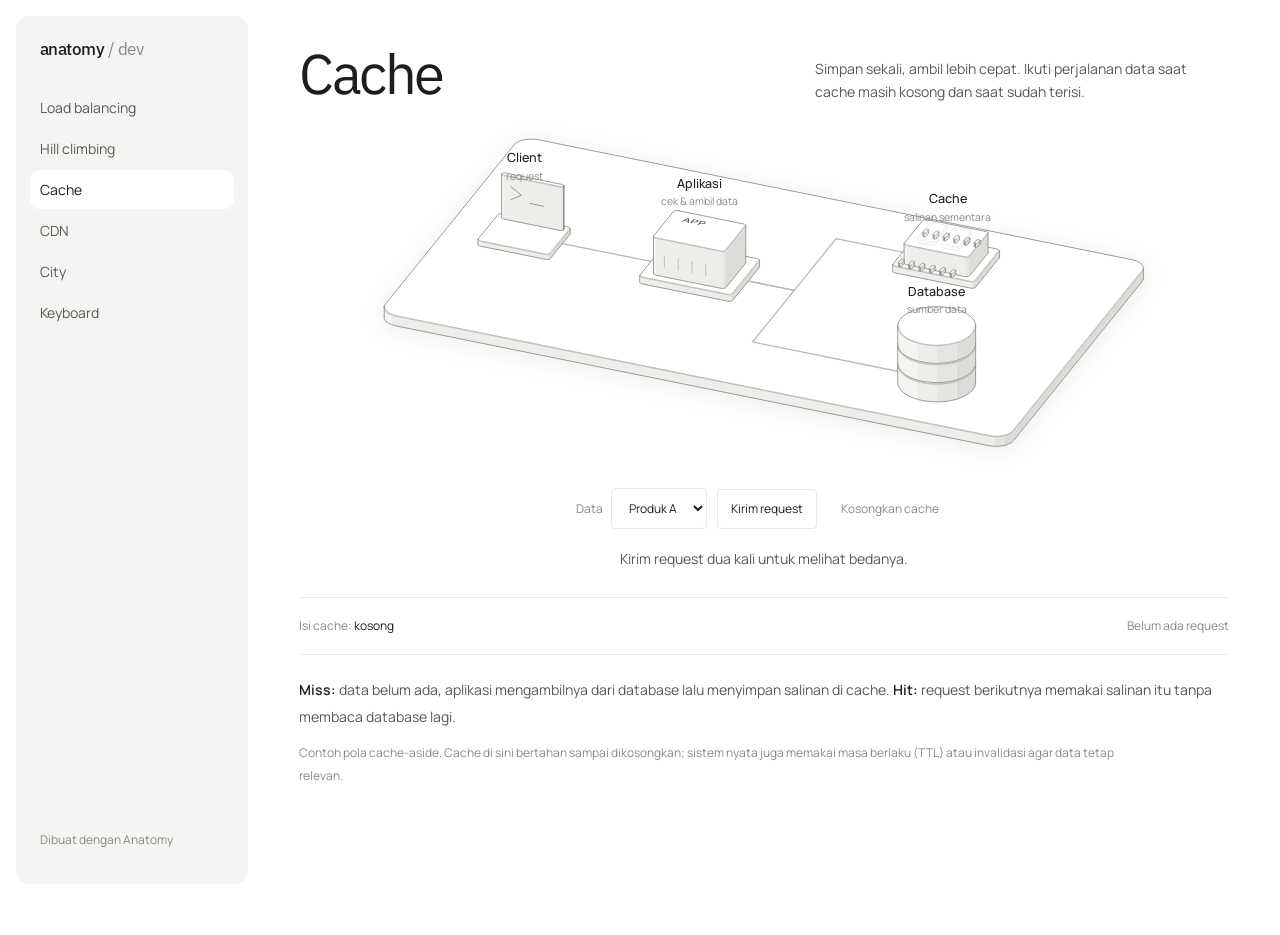
==== commit c6f3df19: "Connect Keyboard navigation across every Anatomy page" ====
--- a/cache/index.html
+++ b/cache/index.html
@@ -1,4 +1,4 @@
-<!doctype html><html lang="id"><head><meta charset="utf-8"><meta name="viewport" content="width=device-width, initial-scale=1"><title>Cache — Anatomy Dev</title><style>
+<!doctype html><html lang="id"><head><meta charset="utf-8"><meta name="viewport" content="width=device-width, initial-scale=1"><title>Cache</title><style>
 .iso{
   --anatomy-page:#0b0b0b;--anatomy-card:#131313;--anatomy-text:#a3a3a3;--anatomy-strong:#e6e6e6;--anatomy-muted:#6e6e6e;
   --anatomy-paper:#131313;--anatomy-face:#1b1b1b;--anatomy-top:#1c1c1c;
@@ -138,4 +138,4 @@
 @media(max-width:900px){.iso-page{display:block;padding:12px var(--gutter) var(--gutter)}.site-header{position:static;height:auto;flex-direction:row;align-items:center;justify-content:space-between;gap:12px;padding:8px 8px 8px 4px}.iso-nav{flex-direction:row}.nav-title,.side-foot{display:none}.iso-nav a{padding:7px 10px;font-size:13px}}
 @media(max-width:480px){.site-header{flex-wrap:wrap;row-gap:8px}.iso-nav{flex-wrap:wrap}.iso-nav a{font-size:12px;padding:7px 8px}}
 @media(max-width:760px){.page-intro{grid-template-columns:1fr;gap:14px;padding-top:28px}.intro-copy{justify-self:start}}
-</style><link rel="stylesheet" href="/cache/style.css"><header class="site-header"><a class="brand" href="/" aria-label="Anatomy Dev beranda">anatomy<span> / dev</span></a><nav class="iso-nav" aria-label="Pilih ilustrasi"><a href="/load-balancer">Load balancing</a><a href="/">Hill climbing</a><a href="/cache" aria-current="page">Cache</a><a href="/cdn">CDN</a><a href="/city">City</a></nav><p class="side-foot"><a href="https://github.com/wheresryan22/anatomy" target="_blank" rel="noreferrer">Dibuat dengan Anatomy</a></p></header><section class="page-intro"><h1>Cache</h1><p class="intro-copy">Simpan sekali, ambil lebih cepat. Ikuti perjalanan data saat cache masih kosong dan saat sudah terisi.</p></section><section class="cache-demo" aria-label="Simulasi cache"><div class="cache-figure"><svg xmlns="http://www.w3.org/2000/svg" class="iso-svg" viewBox="0 0 920 360" role="img" aria-label="Client mengirim request ke aplikasi. Aplikasi memeriksa cache; saat miss, data diambil dari database lalu salinannya disimpan di cache."><path class="iso-halo" d="M96 194.3L96.3 192.5L97.3 190.9L220.6 38.2L222.2 36.7L224.4 35.3L227.1 34.2L230.1 33.4L233.4 32.9L236.9 32.7L240.4 32.8L243.7 33.3L812.9 148.3L816 149.1L818.7 150.2L821 151.6L822.6 153.1L823.7 154.8L824 156.5L824 165.7L823.7 167.5L822.7 169.1L699.4 321.8L697.8 323.3L695.6 324.7L692.9 325.8L689.9 326.6L686.6 327.1L683.1 327.3L679.6 327.2L676.3 326.7L107.1 211.7L104 210.9L101.3 209.8L99 208.4L97.4 206.9L96.3 205.2L96 203.5Z"/><g class="iso-solid"><path class="iso-fill" d="M96.1 193.1L97.3 190.9L220.6 38.2L222.9 36.2L226.1 34.6L230.1 33.4L234.6 32.8L239.2 32.8L243.7 33.3L812.9 148.3L817 149.5L820.3 151.1L822.6 153.1L823.9 155.3L823.9 157.6L823.9 166.9L822.7 169.1L699.4 321.8L697.1 323.8L693.9 325.4L689.9 326.6L685.4 327.2L680.8 327.2L676.3 326.7L107.1 211.7L103 210.5L99.7 208.9L97.4 206.9L96.1 204.7L96.1 202.4Z"/><path class="iso-shade" data-shade="0" d="M823.9 166.9L822.7 169.1L822.7 159.9L823.9 157.6ZM822.7 169.1L699.4 321.8L699.4 312.5L822.7 159.9ZM699.4 321.8L697.1 323.8L697.1 314.5L699.4 312.5ZM697.1 323.8L693.9 325.4L693.9 316.2L697.1 314.5ZM693.9 325.4L689.9 326.6L689.9 317.4L693.9 316.2Z"/><path class="iso-shade" data-shade="1" d="M689.9 326.6L685.4 327.2L685.4 318L689.9 317.4ZM685.4 327.2L680.8 327.2L680.8 318L685.4 318Z"/><path class="iso-shade" data-shade="2" d="M680.8 327.2L676.3 326.7L676.3 317.4L680.8 318ZM676.3 326.7L107.1 211.7L107.1 202.4L676.3 317.4ZM107.1 211.7L103 210.5L103 201.3L107.1 202.4Z"/><path class="iso-shade" data-shade="3" d="M103 210.5L99.7 208.9L99.7 199.7L103 201.3ZM99.7 208.9L97.4 206.9L97.4 197.7L99.7 199.7ZM97.4 206.9L96.1 204.7L96.1 195.4L97.4 197.7ZM96.1 204.7L96.1 202.4L96.1 193.1L96.1 195.4Z"/><path class="iso-top" d="M812.9 148.3L817 149.5L820.3 151.1L822.6 153.1L823.9 155.3L823.9 157.6L822.7 159.9L699.4 312.5L697.1 314.5L693.9 316.2L689.9 317.4L685.4 318L680.8 318L676.3 317.4L107.1 202.4L103 201.3L99.7 199.7L97.4 197.7L96.1 195.4L96.1 193.1L97.3 190.9L220.6 38.2L222.9 36.2L226.1 34.6L230.1 33.4L234.6 32.8L239.2 32.8L243.7 33.3Z"/><path class="iso-line iso-crease" data-tone="lo" d="M823.9 157.6L822.7 159.9L699.4 312.5L697.1 314.5L693.9 316.2L689.9 317.4L685.4 318L680.8 318L676.3 317.4L107.1 202.4L103 201.3L99.7 199.7L97.4 197.7L96.1 195.4L96.1 193.1"/><path class="iso-line iso-bevel" data-tone="lo" d="M823.9 157.6L821.7 159.7L698.5 312.3L696.3 314.2L693.2 315.8L689.5 316.9L685.3 317.5L680.9 317.5L676.6 316.9L107.5 202L103.7 200.9L100.6 199.3L98.4 197.5L97.2 195.4L96.1 193.1"/><path class="iso-line iso-edge" data-tone="mid" d="M96.1 193.1L97.3 190.9L220.6 38.2L222.9 36.2L226.1 34.6L230.1 33.4L234.6 32.8L239.2 32.8L243.7 33.3L812.9 148.3L817 149.5L820.3 151.1L822.6 153.1L823.9 155.3L823.9 157.6M823.9 166.9L822.7 169.1L699.4 321.8L697.1 323.8L693.9 325.4L689.9 326.6L685.4 327.2L680.8 327.2L676.3 326.7L107.1 211.7L103 210.5L99.7 208.9L97.4 206.9L96.1 204.7L96.1 202.4M823.9 157.6L823.9 166.9M96.1 193.1L96.1 202.4"/></g><path id="path-0" d="M263.2 132.1L358.9 151.4" class="route"/><path id="path-1" d="M439.7 167.7L489.2 177.7L529.2 128.2L595.2 141.6" class="route"/><path id="path-2" d="M439.7 167.7L489.2 177.7L449.2 227.2L589.4 255.5" class="route"/><g class="iso-solid"><path class="iso-fill" d="M186 128.9L186.2 128.4L204.9 105.3L205.4 104.8L206.3 104.5L207.3 104.2L208.4 104.2L209.5 104.3L272.2 117L273.2 117.3L273.9 117.7L274.3 118.2L274.4 118.8L274.4 123.4L274.2 123.9L255.5 147L254.9 147.5L254.1 147.9L253.1 148.1L252 148.1L250.9 148L188.2 135.3L187.2 135.1L186.5 134.6L186.1 134.1L186 133.6Z"/><path class="iso-shade" data-shade="0" d="M274.4 123.4L274.2 123.9L274.2 119.3L274.4 118.8ZM274.2 123.9L255.5 147L255.5 142.4L274.2 119.3ZM255.5 147L254.9 147.5L254.9 142.9L255.5 142.4ZM254.9 147.5L254.1 147.9L254.1 143.2L254.9 142.9Z"/><path class="iso-shade" data-shade="1" d="M254.1 147.9L253.1 148.1L253.1 143.5L254.1 143.2ZM253.1 148.1L252 148.1L252 143.5L253.1 143.5Z"/><path class="iso-shade" data-shade="2" d="M252 148.1L250.9 148L250.9 143.4L252 143.5ZM250.9 148L188.2 135.3L188.2 130.7L250.9 143.4Z"/><path class="iso-shade" data-shade="3" d="M188.2 135.3L187.2 135.1L187.2 130.4L188.2 130.7ZM187.2 135.1L186.5 134.6L186.5 130L187.2 130.4ZM186.5 134.6L186.1 134.1L186.1 129.5L186.5 130ZM186.1 134.1L186 133.6L186 128.9L186.1 129.5Z"/><path class="iso-top" d="M272.2 117L273.2 117.3L273.9 117.7L274.3 118.2L274.4 118.8L274.2 119.3L255.5 142.4L254.9 142.9L254.1 143.2L253.1 143.5L252 143.5L250.9 143.4L188.2 130.7L187.2 130.4L186.5 130L186.1 129.5L186 128.9L186.2 128.4L204.9 105.3L205.4 104.8L206.3 104.5L207.3 104.2L208.4 104.2L209.5 104.3Z"/><path class="iso-line iso-crease" data-tone="lo" d="M274.4 118.8L274.2 119.3L255.5 142.4L254.9 142.9L254.1 143.2L253.1 143.5L252 143.5L250.9 143.4L188.2 130.7L187.2 130.4L186.5 130L186.1 129.5L186 128.9"/><path class="iso-line iso-bevel" data-tone="lo" d="M274.4 118.8L273.3 119.2L254.7 142.2L254.2 142.6L253.6 142.9L252.8 143L252 143.1L251.1 143L188.6 130.3L187.8 130.1L187.2 129.8L186.9 129.4L186 128.9"/><path class="iso-line iso-edge" data-tone="mid" d="M186 128.9L186.2 128.4L204.9 105.3L205.4 104.8L206.3 104.5L207.3 104.2L208.4 104.2L209.5 104.3L272.2 117L273.2 117.3L273.9 117.7L274.3 118.2L274.4 118.8M274.4 123.4L274.2 123.9L255.5 147L254.9 147.5L254.1 147.9L253.1 148.1L252 148.1L250.9 148L188.2 135.3L187.2 135.1L186.5 134.6L186.1 134.1L186 133.6M274.4 118.8L274.4 123.4M186 128.9L186 133.6"/></g><g class="iso-solid"><path class="iso-fill" d="M208.6 66.3L208.8 65.9L209.3 65.6L209.9 65.3L210.6 65.1L211.5 65.1L212.3 65.2L266.7 76.2L267.5 76.4L268 76.7L268.3 77.1L268.4 77.5L268.4 119.1L268.2 119.5L267.8 119.9L267.2 120.2L266.4 120.3L265.6 120.4L264.7 120.3L210.3 109.3L209.6 109.1L209 108.7L208.7 108.4L208.6 107.9Z"/><path class="iso-shade" data-shade="0" d="M268.4 119.1L268.2 119.5L268.2 77.9L268.4 77.5ZM268.2 119.5L267.8 119.9L267.8 78.3L268.2 77.9ZM267.8 119.9L267.2 120.2L267.2 78.6L267.8 78.3Z"/><path class="iso-shade" data-shade="1" d="M267.2 120.2L266.4 120.3L266.4 78.7L267.2 78.6ZM266.4 120.3L265.6 120.4L265.6 78.8L266.4 78.7Z"/><path class="iso-shade" data-shade="2" d="M265.6 120.4L264.7 120.3L264.7 78.7L265.6 78.8ZM264.7 120.3L210.3 109.3L210.3 67.7L264.7 78.7Z"/><path class="iso-shade" data-shade="3" d="M210.3 109.3L209.6 109.1L209.6 67.5L210.3 67.7ZM209.6 109.1L209 108.7L209 67.1L209.6 67.5ZM209 108.7L208.7 108.4L208.7 66.8L209 67.1ZM208.7 108.4L208.6 107.9L208.6 66.3L208.7 66.8Z"/><path class="iso-top" d="M266.7 76.2L267.5 76.4L268 76.7L268.3 77.1L268.4 77.5L268.2 77.9L268.2 77.9L267.8 78.3L267.2 78.6L266.4 78.7L265.6 78.8L264.7 78.7L210.3 67.7L209.6 67.5L209 67.1L208.7 66.8L208.6 66.3L208.8 65.9L208.8 65.9L209.3 65.6L209.9 65.3L210.6 65.1L211.5 65.1L212.3 65.2Z"/><path class="iso-line iso-crease" data-tone="lo" d="M268.4 77.5L268.2 77.9M268.2 77.9L267.8 78.3L267.2 78.6L266.4 78.7L265.6 78.8L264.7 78.7L210.3 67.7L209.6 67.5L209 67.1L208.7 66.8L208.6 66.3"/><path class="iso-line iso-bevel" data-tone="lo" d="M268.4 77.5L268.2 77.9M268.2 77.9L267.1 78L266.7 78.2L266.2 78.3L265.6 78.3L265 78.2L210.7 67.3L210.2 67.1L209.8 66.9L209.6 66.6L208.6 66.3"/><path class="iso-line iso-edge" data-tone="mid" d="M268.2 77.9L268.2 77.9M208.6 66.3L208.8 65.9L208.8 65.9L209.3 65.6L209.9 65.3L210.6 65.1L211.5 65.1L212.3 65.2L266.7 76.2L267.5 76.4L268 76.7L268.3 77.1L268.4 77.5M268.4 119.1L268.2 119.5M268.2 119.5L267.8 119.9L267.2 120.2L266.4 120.3L265.6 120.4L264.7 120.3L210.3 109.3L209.6 109.1L209 108.7L208.7 108.4L208.6 107.9M268.4 77.5L268.4 119.1M268.2 77.9L268.2 119.5M268.2 77.9L268.2 119.5M208.6 66.3L208.6 107.9"/></g><path class="iso-line" data-tone="mid" d="M217.7 78.4L227.6 86.6L217.7 90.7"/><path class="iso-line" data-tone="mid" d="M235.9 94.4L249.1 97.1"/><text x="230.18465714645484" y="54.50417423173623" class="label" text-anchor="middle">Client</text><text x="230.18465714645484" y="71.50417423173623" class="sub" text-anchor="middle">request</text><g class="iso-solid"><path class="iso-fill" d="M341 163.5L341.3 163L366.6 131.6L367.2 131.2L368 130.8L369 130.6L370.1 130.5L371.2 130.6L453.7 147.3L454.7 147.6L455.4 148L455.8 148.5L455.9 149.1L455.9 155.2L455.7 155.8L430.3 187.1L429.8 187.6L428.9 188L427.9 188.2L426.8 188.2L425.7 188.1L343.2 171.5L342.3 171.2L341.5 170.8L341.1 170.2L341 169.7Z"/><path class="iso-shade" data-shade="0" d="M455.9 155.2L455.7 155.8L455.7 149.6L455.9 149.1ZM455.7 155.8L430.3 187.1L430.3 181L455.7 149.6ZM430.3 187.1L429.8 187.6L429.8 181.5L430.3 181ZM429.8 187.6L428.9 188L428.9 181.8L429.8 181.5Z"/><path class="iso-shade" data-shade="1" d="M428.9 188L427.9 188.2L427.9 182L428.9 181.8ZM427.9 188.2L426.8 188.2L426.8 182.1L427.9 182Z"/><path class="iso-shade" data-shade="2" d="M426.8 188.2L425.7 188.1L425.7 182L426.8 182.1ZM425.7 188.1L343.2 171.5L343.2 165.3L425.7 182Z"/><path class="iso-shade" data-shade="3" d="M343.2 171.5L342.3 171.2L342.3 165L343.2 165.3ZM342.3 171.2L341.5 170.8L341.5 164.6L342.3 165ZM341.5 170.8L341.1 170.2L341.1 164.1L341.5 164.6ZM341.1 170.2L341 169.7L341 163.5L341.1 164.1Z"/><path class="iso-top" d="M453.7 147.3L454.7 147.6L455.4 148L455.8 148.5L455.9 149.1L455.7 149.6L430.3 181L429.8 181.5L428.9 181.8L427.9 182L426.8 182.1L425.7 182L343.2 165.3L342.3 165L341.5 164.6L341.1 164.1L341 163.5L341.3 163L366.6 131.6L367.2 131.2L368 130.8L369 130.6L370.1 130.5L371.2 130.6Z"/><path class="iso-line iso-crease" data-tone="lo" d="M455.9 149.1L455.7 149.6L430.3 181L429.8 181.5L428.9 181.8L427.9 182L426.8 182.1L425.7 182L343.2 165.3L342.3 165L341.5 164.6L341.1 164.1L341 163.5"/><path class="iso-line iso-bevel" data-tone="lo" d="M455.9 149.1L454.8 149.5L429.5 180.8L429.1 181.2L428.5 181.4L427.7 181.6L426.9 181.6L426 181.5L343.6 164.9L342.8 164.7L342.3 164.4L342 164L341 163.5"/><path class="iso-line iso-edge" data-tone="mid" d="M341 163.5L341.3 163L366.6 131.6L367.2 131.2L368 130.8L369 130.6L370.1 130.5L371.2 130.6L453.7 147.3L454.7 147.6L455.4 148L455.8 148.5L455.9 149.1M455.9 155.2L455.7 155.8L430.3 187.1L429.8 187.6L428.9 188L427.9 188.2L426.8 188.2L425.7 188.1L343.2 171.5L342.3 171.2L341.5 170.8L341.1 170.2L341 169.7M455.9 149.1L455.9 155.2M341 163.5L341 169.7"/></g><g class="iso-solid"><path class="iso-fill" d="M354.2 126L354.5 125.4L373.2 102.3L373.7 101.8L374.6 101.5L375.6 101.3L376.7 101.2L377.8 101.3L440.5 114L441.4 114.3L442.2 114.7L442.6 115.2L442.7 115.8L442.7 151.2L442.4 151.8L423.8 174.9L423.2 175.3L422.4 175.7L421.3 175.9L420.2 176L419.1 175.8L356.5 163.2L355.5 162.9L354.8 162.5L354.3 161.9L354.2 161.4Z"/><path class="iso-shade" data-shade="0" d="M442.7 151.2L442.4 151.8L442.4 116.3L442.7 115.8ZM442.4 151.8L423.8 174.9L423.8 139.4L442.4 116.3ZM423.8 174.9L423.2 175.3L423.2 139.9L423.8 139.4ZM423.2 175.3L422.4 175.7L422.4 140.2L423.2 139.9Z"/><path class="iso-shade" data-shade="1" d="M422.4 175.7L421.3 175.9L421.3 140.5L422.4 140.2ZM421.3 175.9L420.2 176L420.2 140.5L421.3 140.5Z"/><path class="iso-shade" data-shade="2" d="M420.2 176L419.1 175.8L419.1 140.4L420.2 140.5ZM419.1 175.8L356.5 163.2L356.5 127.7L419.1 140.4Z"/><path class="iso-shade" data-shade="3" d="M356.5 163.2L355.5 162.9L355.5 127.4L356.5 127.7ZM355.5 162.9L354.8 162.5L354.8 127L355.5 127.4ZM354.8 162.5L354.3 161.9L354.3 126.5L354.8 127ZM354.3 161.9L354.2 161.4L354.2 126L354.3 126.5Z"/><path class="iso-top" d="M440.5 114L441.4 114.3L442.2 114.7L442.6 115.2L442.7 115.8L442.4 116.3L423.8 139.4L423.2 139.9L422.4 140.2L421.3 140.5L420.2 140.5L419.1 140.4L356.5 127.7L355.5 127.4L354.8 127L354.3 126.5L354.2 126L354.5 125.4L373.2 102.3L373.7 101.8L374.6 101.5L375.6 101.3L376.7 101.2L377.8 101.3Z"/><path class="iso-line iso-crease" data-tone="lo" d="M442.7 115.8L442.4 116.3L423.8 139.4L423.2 139.9L422.4 140.2L421.3 140.5L420.2 140.5L419.1 140.4L356.5 127.7L355.5 127.4L354.8 127L354.3 126.5L354.2 126"/><path class="iso-line iso-bevel" data-tone="lo" d="M442.7 115.8L441.6 116.2L423 139.2L422.5 139.6L421.9 139.9L421.1 140L420.3 140.1L419.4 140L356.9 127.3L356.1 127.1L355.5 126.8L355.2 126.4L354.2 126"/><path class="iso-line iso-edge" data-tone="mid" d="M354.2 126L354.5 125.4L373.2 102.3L373.7 101.8L374.6 101.5L375.6 101.3L376.7 101.2L377.8 101.3L440.5 114L441.4 114.3L442.2 114.7L442.6 115.2L442.7 115.8M442.7 151.2L442.4 151.8L423.8 174.9L423.2 175.3L422.4 175.7L421.3 175.9L420.2 176L419.1 175.8L356.5 163.2L355.5 162.9L354.8 162.5L354.3 161.9L354.2 161.4M442.7 115.8L442.7 151.2M354.2 126L354.2 161.4"/></g><text class="iso-face-text" data-tone="hi" transform="matrix(1.65 0.333 -0.667 0.825 381.017 111.578)" font-size="7" text-anchor="start">APP</text><path class="iso-line" data-tone="lo" d="M364.7 155.6L364.7 144.8"/><path class="iso-line" data-tone="lo" d="M377.9 158.3L377.9 147.5"/><path class="iso-line" data-tone="lo" d="M391.1 160.9L391.1 150.1"/><path class="iso-line" data-tone="lo" d="M404.3 163.6L404.3 152.8"/><text x="398.46537314892987" y="79.25316403293624" class="label" text-anchor="middle">Aplikasi</text><text x="398.46537314892987" y="96.25316403293624" class="sub" text-anchor="middle">cek & ambil data</text><g class="iso-solid"><path class="iso-fill" d="M583.6 153L583.9 152.5L606.5 124.4L607.1 124L607.9 123.6L609 123.4L610.1 123.3L611.2 123.5L683.7 138.1L684.7 138.4L685.4 138.8L685.9 139.3L686 139.9L686 146.1L685.7 146.6L663.1 174.7L662.5 175.1L661.6 175.5L660.6 175.7L659.5 175.8L658.4 175.6L585.8 161L584.9 160.7L584.1 160.3L583.7 159.8L583.6 159.2Z"/><path class="iso-shade" data-shade="0" d="M686 146.1L685.7 146.6L685.7 140.4L686 139.9ZM685.7 146.6L663.1 174.7L663.1 168.5L685.7 140.4ZM663.1 174.7L662.5 175.1L662.5 169L663.1 168.5ZM662.5 175.1L661.6 175.5L661.6 169.3L662.5 169Z"/><path class="iso-shade" data-shade="1" d="M661.6 175.5L660.6 175.7L660.6 169.6L661.6 169.3ZM660.6 175.7L659.5 175.8L659.5 169.6L660.6 169.6Z"/><path class="iso-shade" data-shade="2" d="M659.5 175.8L658.4 175.6L658.4 169.5L659.5 169.6ZM658.4 175.6L585.8 161L585.8 154.8L658.4 169.5Z"/><path class="iso-shade" data-shade="3" d="M585.8 161L584.9 160.7L584.9 154.5L585.8 154.8ZM584.9 160.7L584.1 160.3L584.1 154.1L584.9 154.5ZM584.1 160.3L583.7 159.8L583.7 153.6L584.1 154.1ZM583.7 159.8L583.6 159.2L583.6 153L583.7 153.6Z"/><path class="iso-top" d="M683.7 138.1L684.7 138.4L685.4 138.8L685.9 139.3L686 139.9L685.7 140.4L663.1 168.5L662.5 169L661.6 169.3L660.6 169.6L659.5 169.6L658.4 169.5L585.8 154.8L584.9 154.5L584.1 154.1L583.7 153.6L583.6 153L583.9 152.5L606.5 124.4L607.1 124L607.9 123.6L609 123.4L610.1 123.3L611.2 123.5Z"/><path class="iso-line iso-crease" data-tone="lo" d="M686 139.9L685.7 140.4L663.1 168.5L662.5 169L661.6 169.3L660.6 169.6L659.5 169.6L658.4 169.5L585.8 154.8L584.9 154.5L584.1 154.1L583.7 153.6L583.6 153"/><path class="iso-line iso-bevel" data-tone="lo" d="M686 139.9L684.9 140.3L662.3 168.3L661.8 168.7L661.2 169L660.4 169.1L659.6 169.2L658.7 169.1L586.2 154.4L585.4 154.2L584.9 153.9L584.6 153.5L583.6 153"/><path class="iso-line iso-edge" data-tone="mid" d="M583.6 153L583.9 152.5L606.5 124.4L607.1 124L607.9 123.6L609 123.4L610.1 123.3L611.2 123.5L683.7 138.1L684.7 138.4L685.4 138.8L685.9 139.3L686 139.9M686 146.1L685.7 146.6L663.1 174.7L662.5 175.1L661.6 175.5L660.6 175.7L659.5 175.8L658.4 175.6L585.8 161L584.9 160.7L584.1 160.3L583.7 159.8L583.6 159.2M686 139.9L686 146.1M583.6 153L583.6 159.2"/></g><g class="iso-solid"><path class="iso-fill" d="M594.5 132.9L594.8 132.4L612.1 110.9L612.7 110.4L613.5 110.1L614.5 109.9L615.7 109.8L616.7 109.9L672.8 121.3L673.8 121.6L674.5 122L675 122.5L675 123L675 141.5L674.8 142.1L657.5 163.5L656.9 164L656.1 164.4L655 164.6L653.9 164.6L652.8 164.5L596.7 153.2L595.8 152.9L595.1 152.5L594.6 152L594.5 151.4Z"/><path class="iso-shade" data-shade="0" d="M675 141.5L674.8 142.1L674.8 123.6L675 123ZM674.8 142.1L657.5 163.5L657.5 145L674.8 123.6ZM657.5 163.5L656.9 164L656.9 145.5L657.5 145ZM656.9 164L656.1 164.4L656.1 145.9L656.9 145.5Z"/><path class="iso-shade" data-shade="1" d="M656.1 164.4L655 164.6L655 146.1L656.1 145.9ZM655 164.6L653.9 164.6L653.9 146.1L655 146.1Z"/><path class="iso-shade" data-shade="2" d="M653.9 164.6L652.8 164.5L652.8 146L653.9 146.1ZM652.8 164.5L596.7 153.2L596.7 134.7L652.8 146Z"/><path class="iso-shade" data-shade="3" d="M596.7 153.2L595.8 152.9L595.8 134.4L596.7 134.7ZM595.8 152.9L595.1 152.5L595.1 134L595.8 134.4ZM595.1 152.5L594.6 152L594.6 133.5L595.1 134ZM594.6 152L594.5 151.4L594.5 132.9L594.6 133.5Z"/><path class="iso-top" d="M672.8 121.3L673.8 121.6L674.5 122L675 122.5L675 123L674.8 123.6L657.5 145L656.9 145.5L656.1 145.9L655 146.1L653.9 146.1L652.8 146L596.7 134.7L595.8 134.4L595.1 134L594.6 133.5L594.5 132.9L594.8 132.4L612.1 110.9L612.7 110.4L613.5 110.1L614.5 109.9L615.7 109.8L616.7 109.9Z"/><path class="iso-line iso-crease" data-tone="lo" d="M675 123L674.8 123.6L657.5 145L656.9 145.5L656.1 145.9L655 146.1L653.9 146.1L652.8 146L596.7 134.7L595.8 134.4L595.1 134L594.6 133.5L594.5 132.9"/><path class="iso-line iso-bevel" data-tone="lo" d="M675 123L674 123.5L656.7 144.8L656.2 145.2L655.6 145.5L654.8 145.7L654 145.7L653.1 145.6L597.1 134.3L596.4 134.1L595.8 133.7L595.5 133.4L594.5 132.9"/><path class="iso-line iso-edge" data-tone="mid" d="M594.5 132.9L594.8 132.4L612.1 110.9L612.7 110.4L613.5 110.1L614.5 109.9L615.7 109.8L616.7 109.9L672.8 121.3L673.8 121.6L674.5 122L675 122.5L675 123M675 141.5L674.8 142.1L657.5 163.5L656.9 164L656.1 164.4L655 164.6L653.9 164.6L652.8 164.5L596.7 153.2L595.8 152.9L595.1 152.5L594.6 152L594.5 151.4M675 123L675 141.5M594.5 132.9L594.5 151.4"/></g><g class="iso-solid"><path class="iso-fill" d="M612.3 122.3L612.5 122L614.5 119.5L614.7 119.3L615.2 119.1L615.7 119L616.2 119L616.8 119L617.2 119.2L617.6 119.4L617.8 119.6L617.9 119.9L617.9 123L617.8 123.3L615.8 125.7L615.5 126L615 126.2L614.5 126.3L614 126.3L613.4 126.2L613 126.1L612.6 125.9L612.4 125.6L612.3 125.3Z"/><path class="iso-shade" data-shade="0" d="M617.9 123L617.8 123.3L617.8 120.2L617.9 119.9ZM617.8 123.3L615.8 125.7L615.8 122.6L617.8 120.2ZM615.8 125.7L615.5 126L615.5 122.9L615.8 122.6ZM615.5 126L615 126.2L615 123.1L615.5 122.9Z"/><path class="iso-shade" data-shade="1" d="M615 126.2L614.5 126.3L614.5 123.2L615 123.1ZM614.5 126.3L614 126.3L614 123.2L614.5 123.2Z"/><path class="iso-shade" data-shade="2" d="M614 126.3L613.4 126.2L613.4 123.1L614 123.2Z"/><path class="iso-shade" data-shade="3" d="M613.4 126.2L613 126.1L613 123L613.4 123.1ZM613 126.1L612.6 125.9L612.6 122.8L613 123ZM612.6 125.9L612.4 125.6L612.4 122.5L612.6 122.8ZM612.4 125.6L612.3 125.3L612.3 122.3L612.4 122.5Z"/><path class="iso-top" d="M616.8 119L617.2 119.2L617.6 119.4L617.8 119.6L617.9 119.9L617.8 120.2L615.8 122.6L615.5 122.9L615 123.1L614.5 123.2L614 123.2L613.4 123.1L613.4 123.1L613 123L612.6 122.8L612.4 122.5L612.3 122.3L612.5 122L614.5 119.5L614.7 119.3L615.2 119.1L615.7 119L616.2 119L616.8 119Z"/><path class="iso-line iso-crease" data-tone="lo" d="M617.9 119.9L617.8 120.2L615.8 122.6L615.5 122.9L615 123.1L614.5 123.2L614 123.2L613.4 123.1M613.4 123.1L613 123L612.6 122.8L612.4 122.5L612.3 122.3"/><path class="iso-line iso-bevel" data-tone="lo" d="M617.9 119.9L616.9 120L615 122.4L614.8 122.6L614.6 122.7L614.3 122.7L614 122.8L613.4 123.1M613.4 123.1L613.5 122.7L613.4 122.6L613.2 122.4L612.3 122.3"/><path class="iso-line iso-edge" data-tone="mid" d="M613.4 123.1L613.4 123.1M612.3 122.3L612.5 122L614.5 119.5L614.7 119.3L615.2 119.1L615.7 119L616.2 119L616.8 119L616.8 119L617.2 119.2L617.6 119.4L617.8 119.6L617.9 119.9M617.9 123L617.8 123.3L615.8 125.7L615.5 126L615 126.2L614.5 126.3L614 126.3L613.4 126.2M613.4 126.2L613 126.1L612.6 125.9L612.4 125.6L612.3 125.3M617.9 119.9L617.9 123M613.4 123.1L613.4 126.2M613.4 123.1L613.4 126.2M612.3 122.3L612.3 125.3"/></g><g class="iso-solid"><path class="iso-fill" d="M589 151.1L589.1 150.9L591.1 148.4L591.4 148.1L591.8 148L592.3 147.8L592.9 147.8L593.4 147.9L593.9 148L594.3 148.2L594.5 148.5L594.6 148.8L594.6 151.9L594.4 152.1L592.4 154.6L592.1 154.8L591.7 155L591.2 155.1L590.7 155.2L590.1 155.1L589.6 155L589.3 154.7L589 154.5L589 154.2Z"/><path class="iso-shade" data-shade="0" d="M594.6 151.9L594.4 152.1L594.4 149L594.6 148.8ZM594.4 152.1L592.4 154.6L592.4 151.5L594.4 149ZM592.4 154.6L592.1 154.8L592.1 151.8L592.4 151.5ZM592.1 154.8L591.7 155L591.7 151.9L592.1 151.8Z"/><path class="iso-shade" data-shade="1" d="M591.7 155L591.2 155.1L591.2 152.1L591.7 151.9ZM591.2 155.1L590.7 155.2L590.7 152.1L591.2 152.1Z"/><path class="iso-shade" data-shade="2" d="M590.7 155.2L590.1 155.1L590.1 152L590.7 152.1Z"/><path class="iso-shade" data-shade="3" d="M590.1 155.1L589.6 155L589.6 151.9L590.1 152ZM589.6 155L589.3 154.7L589.3 151.7L589.6 151.9ZM589.3 154.7L589 154.5L589 151.4L589.3 151.7ZM589 154.5L589 154.2L589 151.1L589 151.4Z"/><path class="iso-top" d="M593.4 147.9L593.9 148L594.3 148.2L594.5 148.5L594.6 148.8L594.4 149L592.4 151.5L592.1 151.8L591.7 151.9L591.2 152.1L590.7 152.1L590.1 152L590.1 152L589.6 151.9L589.3 151.7L589 151.4L589 151.1L589.1 150.9L591.1 148.4L591.4 148.1L591.8 148L592.3 147.8L592.9 147.8L593.4 147.9Z"/><path class="iso-line iso-crease" data-tone="lo" d="M594.6 148.8L594.4 149L592.4 151.5L592.1 151.8L591.7 151.9L591.2 152.1L590.7 152.1L590.1 152M590.1 152L589.6 151.9L589.3 151.7L589 151.4L589 151.1"/><path class="iso-line iso-bevel" data-tone="lo" d="M594.6 148.8L593.6 148.9L591.6 151.3L591.5 151.5L591.2 151.6L591 151.6L590.7 151.6L590.1 152M590.1 152L590.2 151.5L590 151.4L589.9 151.3L589 151.1"/><path class="iso-line iso-edge" data-tone="mid" d="M590.1 152L590.1 152M589 151.1L589.1 150.9L591.1 148.4L591.4 148.1L591.8 148L592.3 147.8L592.9 147.8L593.4 147.9L593.4 147.9L593.9 148L594.3 148.2L594.5 148.5L594.6 148.8M594.6 151.9L594.4 152.1L592.4 154.6L592.1 154.8L591.7 155L591.2 155.1L590.7 155.2L590.1 155.1M590.1 155.1L589.6 155L589.3 154.7L589 154.5L589 154.2M594.6 148.8L594.6 151.9M590.1 152L590.1 155.1M590.1 152L590.1 155.1M589 151.1L589 154.2"/></g><g class="iso-solid"><path class="iso-fill" d="M622.2 124.3L622.4 124L624.4 121.5L624.6 121.3L625.1 121.1L625.6 121L626.1 121L626.7 121L627.1 121.2L627.5 121.4L627.7 121.6L627.8 121.9L627.8 125L627.7 125.3L625.7 127.7L625.4 128L624.9 128.2L624.4 128.3L623.9 128.3L623.3 128.2L622.9 128.1L622.5 127.9L622.3 127.6L622.2 127.3Z"/><path class="iso-shade" data-shade="0" d="M627.8 125L627.7 125.3L627.7 122.2L627.8 121.9ZM627.7 125.3L625.7 127.7L625.7 124.6L627.7 122.2ZM625.7 127.7L625.4 128L625.4 124.9L625.7 124.6ZM625.4 128L624.9 128.2L624.9 125.1L625.4 124.9Z"/><path class="iso-shade" data-shade="1" d="M624.9 128.2L624.4 128.3L624.4 125.2L624.9 125.1ZM624.4 128.3L623.9 128.3L623.9 125.2L624.4 125.2Z"/><path class="iso-shade" data-shade="2" d="M623.9 128.3L623.3 128.2L623.3 125.1L623.9 125.2Z"/><path class="iso-shade" data-shade="3" d="M623.3 128.2L622.9 128.1L622.9 125L623.3 125.1ZM622.9 128.1L622.5 127.9L622.5 124.8L622.9 125ZM622.5 127.9L622.3 127.6L622.3 124.5L622.5 124.8ZM622.3 127.6L622.2 127.3L622.2 124.3L622.3 124.5Z"/><path class="iso-top" d="M626.7 121L627.1 121.2L627.5 121.4L627.7 121.6L627.8 121.9L627.7 122.2L625.7 124.6L625.4 124.9L624.9 125.1L624.4 125.2L623.9 125.2L623.3 125.1L623.3 125.1L622.9 125L622.5 124.8L622.3 124.5L622.2 124.3L622.4 124L624.4 121.5L624.6 121.3L625.1 121.1L625.6 121L626.1 121L626.7 121Z"/><path class="iso-line iso-crease" data-tone="lo" d="M627.8 121.9L627.7 122.2L625.7 124.6L625.4 124.9L624.9 125.1L624.4 125.2L623.9 125.2L623.3 125.1M623.3 125.1L622.9 125L622.5 124.8L622.3 124.5L622.2 124.3"/><path class="iso-line iso-bevel" data-tone="lo" d="M627.8 121.9L626.8 122L624.9 124.4L624.7 124.6L624.5 124.7L624.2 124.7L623.9 124.8L623.3 125.1M623.3 125.1L623.4 124.7L623.2 124.6L623.1 124.4L622.2 124.3"/><path class="iso-line iso-edge" data-tone="mid" d="M623.3 125.1L623.3 125.1M622.2 124.3L622.4 124L624.4 121.5L624.6 121.3L625.1 121.1L625.6 121L626.1 121L626.7 121L626.7 121L627.1 121.2L627.5 121.4L627.7 121.6L627.8 121.9M627.8 125L627.7 125.3L625.7 127.7L625.4 128L624.9 128.2L624.4 128.3L623.9 128.3L623.3 128.2M623.3 128.2L622.9 128.1L622.5 127.9L622.3 127.6L622.2 127.3M627.8 121.9L627.8 125M623.3 125.1L623.3 128.2M623.3 125.1L623.3 128.2M622.2 124.3L622.2 127.3"/></g><g class="iso-solid"><path class="iso-fill" d="M598.9 153.1L599 152.9L601 150.4L601.3 150.1L601.7 150L602.2 149.8L602.8 149.8L603.3 149.9L603.8 150L604.2 150.2L604.4 150.5L604.4 150.8L604.4 153.9L604.3 154.1L602.3 156.6L602 156.8L601.6 157L601.1 157.1L600.6 157.2L600 157.1L599.5 156.9L599.2 156.7L598.9 156.5L598.9 156.2Z"/><path class="iso-shade" data-shade="0" d="M604.4 153.9L604.3 154.1L604.3 151L604.4 150.8ZM604.3 154.1L602.3 156.6L602.3 153.5L604.3 151ZM602.3 156.6L602 156.8L602 153.8L602.3 153.5ZM602 156.8L601.6 157L601.6 153.9L602 153.8Z"/><path class="iso-shade" data-shade="1" d="M601.6 157L601.1 157.1L601.1 154L601.6 153.9ZM601.1 157.1L600.6 157.2L600.6 154.1L601.1 154Z"/><path class="iso-shade" data-shade="2" d="M600.6 157.2L600 157.1L600 154L600.6 154.1Z"/><path class="iso-shade" data-shade="3" d="M600 157.1L599.5 156.9L599.5 153.9L600 154ZM599.5 156.9L599.2 156.7L599.2 153.7L599.5 153.9ZM599.2 156.7L598.9 156.5L598.9 153.4L599.2 153.7ZM598.9 156.5L598.9 156.2L598.9 153.1L598.9 153.4Z"/><path class="iso-top" d="M603.3 149.9L603.8 150L604.2 150.2L604.4 150.5L604.4 150.8L604.3 151L602.3 153.5L602 153.8L601.6 153.9L601.1 154L600.6 154.1L600 154L600 154L599.5 153.9L599.2 153.7L598.9 153.4L598.9 153.1L599 152.9L601 150.4L601.3 150.1L601.7 150L602.2 149.8L602.8 149.8L603.3 149.9Z"/><path class="iso-line iso-crease" data-tone="lo" d="M604.4 150.8L604.3 151L602.3 153.5L602 153.8L601.6 153.9L601.1 154L600.6 154.1L600 154M600 154L599.5 153.9L599.2 153.7L598.9 153.4L598.9 153.1"/><path class="iso-line iso-bevel" data-tone="lo" d="M604.4 150.8L603.5 150.9L601.5 153.3L601.4 153.5L601.1 153.6L600.9 153.6L600.6 153.6L600 154M600 154L600.1 153.5L599.9 153.4L599.8 153.3L598.9 153.1"/><path class="iso-line iso-edge" data-tone="mid" d="M600 154L600 154M598.9 153.1L599 152.9L601 150.4L601.3 150.1L601.7 150L602.2 149.8L602.8 149.8L603.3 149.9L603.3 149.9L603.8 150L604.2 150.2L604.4 150.5L604.4 150.8M604.4 153.9L604.3 154.1L602.3 156.6L602 156.8L601.6 157L601.1 157.1L600.6 157.2L600 157.1M600 157.1L599.5 156.9L599.2 156.7L598.9 156.5L598.9 156.2M604.4 150.8L604.4 153.9M600 154L600 157.1M600 154L600 157.1M598.9 153.1L598.9 156.2"/></g><g class="iso-solid"><path class="iso-fill" d="M632.1 126.3L632.3 126L634.3 123.5L634.5 123.3L635 123.1L635.5 123L636 123L636.6 123L637 123.2L637.4 123.4L637.6 123.6L637.7 123.9L637.7 127L637.6 127.3L635.6 129.7L635.3 130L634.8 130.2L634.3 130.3L633.8 130.3L633.2 130.2L632.8 130.1L632.4 129.9L632.2 129.6L632.1 129.3Z"/><path class="iso-shade" data-shade="0" d="M637.7 127L637.6 127.3L637.6 124.2L637.7 123.9ZM637.6 127.3L635.6 129.7L635.6 126.6L637.6 124.2ZM635.6 129.7L635.3 130L635.3 126.9L635.6 126.6ZM635.3 130L634.8 130.2L634.8 127.1L635.3 126.9Z"/><path class="iso-shade" data-shade="1" d="M634.8 130.2L634.3 130.3L634.3 127.2L634.8 127.1ZM634.3 130.3L633.8 130.3L633.8 127.2L634.3 127.2Z"/><path class="iso-shade" data-shade="2" d="M633.8 130.3L633.2 130.2L633.2 127.1L633.8 127.2Z"/><path class="iso-shade" data-shade="3" d="M633.2 130.2L632.8 130.1L632.8 127L633.2 127.1ZM632.8 130.1L632.4 129.9L632.4 126.8L632.8 127ZM632.4 129.9L632.2 129.6L632.2 126.5L632.4 126.8ZM632.2 129.6L632.1 129.3L632.1 126.3L632.2 126.5Z"/><path class="iso-top" d="M636.6 123L637 123.2L637.4 123.4L637.6 123.6L637.7 123.9L637.6 124.2L635.6 126.6L635.3 126.9L634.8 127.1L634.3 127.2L633.8 127.2L633.2 127.1L633.2 127.1L632.8 127L632.4 126.8L632.2 126.5L632.1 126.3L632.3 126L634.3 123.5L634.5 123.3L635 123.1L635.5 123L636 123L636.6 123Z"/><path class="iso-line iso-crease" data-tone="lo" d="M637.7 123.9L637.6 124.2L635.6 126.6L635.3 126.9L634.8 127.1L634.3 127.2L633.8 127.2L633.2 127.1M633.2 127.1L632.8 127L632.4 126.8L632.2 126.5L632.1 126.3"/><path class="iso-line iso-bevel" data-tone="lo" d="M637.7 123.9L636.7 124L634.8 126.4L634.6 126.6L634.4 126.7L634.1 126.7L633.8 126.8L633.2 127.1M633.2 127.1L633.3 126.7L633.1 126.6L633 126.4L632.1 126.3"/><path class="iso-line iso-edge" data-tone="mid" d="M633.2 127.1L633.2 127.1M632.1 126.3L632.3 126L634.3 123.5L634.5 123.3L635 123.1L635.5 123L636 123L636.6 123L636.6 123L637 123.2L637.4 123.4L637.6 123.6L637.7 123.9M637.7 127L637.6 127.3L635.6 129.7L635.3 130L634.8 130.2L634.3 130.3L633.8 130.3L633.2 130.2M633.2 130.2L632.8 130.1L632.4 129.9L632.2 129.6L632.1 129.3M637.7 123.9L637.7 127M633.2 127.1L633.2 130.2M633.2 127.1L633.2 130.2M632.1 126.3L632.1 129.3"/></g><g class="iso-solid"><path class="iso-fill" d="M608.8 155.1L608.9 154.9L610.9 152.4L611.2 152.1L611.6 152L612.1 151.8L612.7 151.8L613.2 151.9L613.7 152L614.1 152.2L614.3 152.5L614.3 152.8L614.3 155.9L614.2 156.1L612.2 158.6L611.9 158.8L611.5 159L611 159.1L610.4 159.2L609.9 159.1L609.4 158.9L609.1 158.7L608.8 158.5L608.8 158.2Z"/><path class="iso-shade" data-shade="0" d="M614.3 155.9L614.2 156.1L614.2 153L614.3 152.8ZM614.2 156.1L612.2 158.6L612.2 155.5L614.2 153ZM612.2 158.6L611.9 158.8L611.9 155.8L612.2 155.5ZM611.9 158.8L611.5 159L611.5 155.9L611.9 155.8Z"/><path class="iso-shade" data-shade="1" d="M611.5 159L611 159.1L611 156L611.5 155.9ZM611 159.1L610.4 159.2L610.4 156.1L611 156Z"/><path class="iso-shade" data-shade="2" d="M610.4 159.2L609.9 159.1L609.9 156L610.4 156.1Z"/><path class="iso-shade" data-shade="3" d="M609.9 159.1L609.4 158.9L609.4 155.9L609.9 156ZM609.4 158.9L609.1 158.7L609.1 155.7L609.4 155.9ZM609.1 158.7L608.8 158.5L608.8 155.4L609.1 155.7ZM608.8 158.5L608.8 158.2L608.8 155.1L608.8 155.4Z"/><path class="iso-top" d="M613.2 151.9L613.7 152L614.1 152.2L614.3 152.5L614.3 152.8L614.2 153L612.2 155.5L611.9 155.8L611.5 155.9L611 156L610.4 156.1L609.9 156L609.9 156L609.4 155.9L609.1 155.7L608.8 155.4L608.8 155.1L608.9 154.9L610.9 152.4L611.2 152.1L611.6 152L612.1 151.8L612.7 151.8L613.2 151.9Z"/><path class="iso-line iso-crease" data-tone="lo" d="M614.3 152.8L614.2 153L612.2 155.5L611.9 155.8L611.5 155.9L611 156L610.4 156.1L609.9 156M609.9 156L609.4 155.9L609.1 155.7L608.8 155.4L608.8 155.1"/><path class="iso-line iso-bevel" data-tone="lo" d="M614.3 152.8L613.4 152.9L611.4 155.3L611.3 155.5L611 155.6L610.8 155.6L610.5 155.6L609.9 156M609.9 156L610 155.5L609.8 155.4L609.7 155.3L608.8 155.1"/><path class="iso-line iso-edge" data-tone="mid" d="M609.9 156L609.9 156M608.8 155.1L608.9 154.9L610.9 152.4L611.2 152.1L611.6 152L612.1 151.8L612.7 151.8L613.2 151.9L613.2 151.9L613.7 152L614.1 152.2L614.3 152.5L614.3 152.8M614.3 155.9L614.2 156.1L612.2 158.6L611.9 158.8L611.5 159L611 159.1L610.4 159.2L609.9 159.1M609.9 159.1L609.4 158.9L609.1 158.7L608.8 158.5L608.8 158.2M614.3 152.8L614.3 155.9M609.9 156L609.9 159.1M609.9 156L609.9 159.1M608.8 155.1L608.8 158.2"/></g><g class="iso-solid"><path class="iso-fill" d="M642 128.3L642.2 128L644.2 125.5L644.4 125.3L644.9 125.1L645.4 125L645.9 125L646.5 125L646.9 125.2L647.3 125.4L647.5 125.6L647.6 125.9L647.6 129L647.5 129.3L645.5 131.7L645.2 132L644.7 132.2L644.2 132.3L643.7 132.3L643.1 132.2L642.7 132.1L642.3 131.9L642.1 131.6L642 131.3Z"/><path class="iso-shade" data-shade="0" d="M647.6 129L647.5 129.3L647.5 126.2L647.6 125.9ZM647.5 129.3L645.5 131.7L645.5 128.6L647.5 126.2ZM645.5 131.7L645.2 132L645.2 128.9L645.5 128.6ZM645.2 132L644.7 132.2L644.7 129.1L645.2 128.9Z"/><path class="iso-shade" data-shade="1" d="M644.7 132.2L644.2 132.3L644.2 129.2L644.7 129.1ZM644.2 132.3L643.7 132.3L643.7 129.2L644.2 129.2Z"/><path class="iso-shade" data-shade="2" d="M643.7 132.3L643.1 132.2L643.1 129.1L643.7 129.2Z"/><path class="iso-shade" data-shade="3" d="M643.1 132.2L642.7 132.1L642.7 129L643.1 129.1ZM642.7 132.1L642.3 131.9L642.3 128.8L642.7 129ZM642.3 131.9L642.1 131.6L642.1 128.5L642.3 128.8ZM642.1 131.6L642 131.3L642 128.3L642.1 128.5Z"/><path class="iso-top" d="M646.5 125L646.9 125.2L647.3 125.4L647.5 125.6L647.6 125.9L647.5 126.2L645.5 128.6L645.2 128.9L644.7 129.1L644.2 129.2L643.7 129.2L643.1 129.1L643.1 129.1L642.7 129L642.3 128.8L642.1 128.5L642 128.3L642.2 128L644.2 125.5L644.4 125.3L644.9 125.1L645.4 125L645.9 125L646.5 125Z"/><path class="iso-line iso-crease" data-tone="lo" d="M647.6 125.9L647.5 126.2L645.5 128.6L645.2 128.9L644.7 129.1L644.2 129.2L643.7 129.2L643.1 129.1M643.1 129.1L642.7 129L642.3 128.8L642.1 128.5L642 128.3"/><path class="iso-line iso-bevel" data-tone="lo" d="M647.6 125.9L646.6 126L644.7 128.4L644.5 128.6L644.3 128.7L644 128.7L643.7 128.8L643.1 129.1M643.1 129.1L643.2 128.7L643 128.5L642.9 128.4L642 128.3"/><path class="iso-line iso-edge" data-tone="mid" d="M643.1 129.1L643.1 129.1M642 128.3L642.2 128L644.2 125.5L644.4 125.3L644.9 125.1L645.4 125L645.9 125L646.5 125L646.5 125L646.9 125.2L647.3 125.4L647.5 125.6L647.6 125.9M647.6 129L647.5 129.3L645.5 131.7L645.2 132L644.7 132.2L644.2 132.3L643.7 132.3L643.1 132.2M643.1 132.2L642.7 132.1L642.3 131.9L642.1 131.6L642 131.3M647.6 125.9L647.6 129M643.1 129.1L643.1 132.2M643.1 129.1L643.1 132.2M642 128.3L642 131.3"/></g><g class="iso-solid"><path class="iso-fill" d="M618.7 157.1L618.8 156.9L620.8 154.4L621.1 154.1L621.5 154L622 153.8L622.6 153.8L623.1 153.9L623.6 154L624 154.2L624.2 154.5L624.2 154.8L624.2 157.9L624.1 158.1L622.1 160.6L621.8 160.8L621.4 161L620.9 161.1L620.3 161.2L619.8 161.1L619.3 160.9L619 160.7L618.7 160.5L618.7 160.2Z"/><path class="iso-shade" data-shade="0" d="M624.2 157.9L624.1 158.1L624.1 155L624.2 154.8ZM624.1 158.1L622.1 160.6L622.1 157.5L624.1 155ZM622.1 160.6L621.8 160.8L621.8 157.8L622.1 157.5ZM621.8 160.8L621.4 161L621.4 157.9L621.8 157.8Z"/><path class="iso-shade" data-shade="1" d="M621.4 161L620.9 161.1L620.9 158L621.4 157.9ZM620.9 161.1L620.3 161.2L620.3 158.1L620.9 158Z"/><path class="iso-shade" data-shade="2" d="M620.3 161.2L619.8 161.1L619.8 158L620.3 158.1Z"/><path class="iso-shade" data-shade="3" d="M619.8 161.1L619.3 160.9L619.3 157.9L619.8 158ZM619.3 160.9L619 160.7L619 157.7L619.3 157.9ZM619 160.7L618.7 160.5L618.7 157.4L619 157.7ZM618.7 160.5L618.7 160.2L618.7 157.1L618.7 157.4Z"/><path class="iso-top" d="M623.1 153.9L623.6 154L624 154.2L624.2 154.5L624.2 154.8L624.1 155L622.1 157.5L621.8 157.8L621.4 157.9L620.9 158L620.3 158.1L619.8 158L619.8 158L619.3 157.9L619 157.7L618.7 157.4L618.7 157.1L618.8 156.9L620.8 154.4L621.1 154.1L621.5 154L622 153.8L622.6 153.8L623.1 153.9Z"/><path class="iso-line iso-crease" data-tone="lo" d="M624.2 154.8L624.1 155L622.1 157.5L621.8 157.8L621.4 157.9L620.9 158L620.3 158.1L619.8 158M619.8 158L619.3 157.9L619 157.7L618.7 157.4L618.7 157.1"/><path class="iso-line iso-bevel" data-tone="lo" d="M624.2 154.8L623.3 154.9L621.3 157.3L621.2 157.5L620.9 157.6L620.7 157.6L620.4 157.6L619.8 158M619.8 158L619.9 157.5L619.7 157.4L619.6 157.3L618.7 157.1"/><path class="iso-line iso-edge" data-tone="mid" d="M619.8 158L619.8 158M618.7 157.1L618.8 156.9L620.8 154.4L621.1 154.1L621.5 154L622 153.8L622.6 153.8L623.1 153.9L623.1 153.9L623.6 154L624 154.2L624.2 154.5L624.2 154.8M624.2 157.9L624.1 158.1L622.1 160.6L621.8 160.8L621.4 161L620.9 161.1L620.3 161.2L619.8 161.1M619.8 161.1L619.3 160.9L619 160.7L618.7 160.5L618.7 160.2M624.2 154.8L624.2 157.9M619.8 158L619.8 161.1M619.8 158L619.8 161.1M618.7 157.1L618.7 160.2"/></g><g class="iso-solid"><path class="iso-fill" d="M651.9 130.3L652.1 130L654.1 127.5L654.3 127.3L654.8 127.1L655.3 127L655.8 127L656.4 127L656.8 127.2L657.2 127.4L657.4 127.6L657.5 127.9L657.5 131L657.4 131.3L655.4 133.7L655.1 134L654.6 134.2L654.1 134.3L653.6 134.3L653 134.2L652.6 134.1L652.2 133.9L652 133.6L651.9 133.3Z"/><path class="iso-shade" data-shade="0" d="M657.5 131L657.4 131.3L657.4 128.2L657.5 127.9ZM657.4 131.3L655.4 133.7L655.4 130.6L657.4 128.2ZM655.4 133.7L655.1 134L655.1 130.9L655.4 130.6ZM655.1 134L654.6 134.2L654.6 131.1L655.1 130.9Z"/><path class="iso-shade" data-shade="1" d="M654.6 134.2L654.1 134.3L654.1 131.2L654.6 131.1ZM654.1 134.3L653.6 134.3L653.6 131.2L654.1 131.2Z"/><path class="iso-shade" data-shade="2" d="M653.6 134.3L653 134.2L653 131.1L653.6 131.2Z"/><path class="iso-shade" data-shade="3" d="M653 134.2L652.6 134.1L652.6 131L653 131.1ZM652.6 134.1L652.2 133.9L652.2 130.8L652.6 131ZM652.2 133.9L652 133.6L652 130.5L652.2 130.8ZM652 133.6L651.9 133.3L651.9 130.3L652 130.5Z"/><path class="iso-top" d="M656.4 127L656.8 127.2L657.2 127.4L657.4 127.6L657.5 127.9L657.4 128.2L655.4 130.6L655.1 130.9L654.6 131.1L654.1 131.2L653.6 131.2L653 131.1L653 131.1L652.6 131L652.2 130.8L652 130.5L651.9 130.3L652.1 130L654.1 127.5L654.3 127.3L654.8 127.1L655.3 127L655.8 127L656.4 127Z"/><path class="iso-line iso-crease" data-tone="lo" d="M657.5 127.9L657.4 128.2L655.4 130.6L655.1 130.9L654.6 131.1L654.1 131.2L653.6 131.2L653 131.1M653 131.1L652.6 131L652.2 130.8L652 130.5L651.9 130.3"/><path class="iso-line iso-bevel" data-tone="lo" d="M657.5 127.9L656.5 128L654.6 130.4L654.4 130.6L654.2 130.7L653.9 130.7L653.6 130.8L653 131.1M653 131.1L653.1 130.7L652.9 130.5L652.8 130.4L651.9 130.3"/><path class="iso-line iso-edge" data-tone="mid" d="M653 131.1L653 131.1M651.9 130.3L652.1 130L654.1 127.5L654.3 127.3L654.8 127.1L655.3 127L655.8 127L656.4 127L656.4 127L656.8 127.2L657.2 127.4L657.4 127.6L657.5 127.9M657.5 131L657.4 131.3L655.4 133.7L655.1 134L654.6 134.2L654.1 134.3L653.6 134.3L653 134.2M653 134.2L652.6 134.1L652.2 133.9L652 133.6L651.9 133.3M657.5 127.9L657.5 131M653 131.1L653 134.2M653 131.1L653 134.2M651.9 130.3L651.9 133.3"/></g><g class="iso-solid"><path class="iso-fill" d="M628.6 159.1L628.7 158.9L630.7 156.4L631 156.1L631.4 156L631.9 155.8L632.5 155.8L633 155.9L633.5 156L633.9 156.2L634.1 156.5L634.1 156.8L634.1 159.9L634 160.1L632 162.6L631.7 162.8L631.3 163L630.8 163.1L630.2 163.2L629.7 163.1L629.2 162.9L628.9 162.7L628.6 162.5L628.6 162.2Z"/><path class="iso-shade" data-shade="0" d="M634.1 159.9L634 160.1L634 157L634.1 156.8ZM634 160.1L632 162.6L632 159.5L634 157ZM632 162.6L631.7 162.8L631.7 159.8L632 159.5ZM631.7 162.8L631.3 163L631.3 159.9L631.7 159.8Z"/><path class="iso-shade" data-shade="1" d="M631.3 163L630.8 163.1L630.8 160L631.3 159.9ZM630.8 163.1L630.2 163.2L630.2 160.1L630.8 160Z"/><path class="iso-shade" data-shade="2" d="M630.2 163.2L629.7 163.1L629.7 160L630.2 160.1Z"/><path class="iso-shade" data-shade="3" d="M629.7 163.1L629.2 162.9L629.2 159.9L629.7 160ZM629.2 162.9L628.9 162.7L628.9 159.7L629.2 159.9ZM628.9 162.7L628.6 162.5L628.6 159.4L628.9 159.7ZM628.6 162.5L628.6 162.2L628.6 159.1L628.6 159.4Z"/><path class="iso-top" d="M633 155.9L633.5 156L633.9 156.2L634.1 156.5L634.1 156.8L634 157L632 159.5L631.7 159.8L631.3 159.9L630.8 160L630.2 160.1L629.7 160L629.7 160L629.2 159.9L628.9 159.7L628.6 159.4L628.6 159.1L628.7 158.9L630.7 156.4L631 156.1L631.4 156L631.9 155.8L632.5 155.8L633 155.9Z"/><path class="iso-line iso-crease" data-tone="lo" d="M634.1 156.8L634 157L632 159.5L631.7 159.8L631.3 159.9L630.8 160L630.2 160.1L629.7 160M629.7 160L629.2 159.9L628.9 159.7L628.6 159.4L628.6 159.1"/><path class="iso-line iso-bevel" data-tone="lo" d="M634.1 156.8L633.2 156.9L631.2 159.3L631.1 159.5L630.8 159.6L630.6 159.6L630.3 159.6L629.7 160M629.7 160L629.8 159.5L629.6 159.4L629.5 159.3L628.6 159.1"/><path class="iso-line iso-edge" data-tone="mid" d="M629.7 160L629.7 160M628.6 159.1L628.7 158.9L630.7 156.4L631 156.1L631.4 156L631.9 155.8L632.5 155.8L633 155.9L633 155.9L633.5 156L633.9 156.2L634.1 156.5L634.1 156.8M634.1 159.9L634 160.1L632 162.6L631.7 162.8L631.3 163L630.8 163.1L630.2 163.2L629.7 163.1M629.7 163.1L629.2 162.9L628.9 162.7L628.6 162.5L628.6 162.2M634.1 156.8L634.1 159.9M629.7 160L629.7 163.1M629.7 160L629.7 163.1M628.6 159.1L628.6 162.2"/></g><g class="iso-solid"><path class="iso-fill" d="M661.8 132.3L662 132L663.9 129.5L664.2 129.3L664.7 129.1L665.2 129L665.7 129L666.3 129L666.7 129.2L667.1 129.4L667.3 129.6L667.4 129.9L667.4 133L667.2 133.3L665.2 135.7L665 136L664.5 136.2L664 136.3L663.5 136.3L662.9 136.2L662.5 136.1L662.1 135.9L661.9 135.6L661.8 135.3Z"/><path class="iso-shade" data-shade="0" d="M667.4 133L667.2 133.3L667.2 130.2L667.4 129.9ZM667.2 133.3L665.2 135.7L665.2 132.6L667.2 130.2ZM665.2 135.7L665 136L665 132.9L665.2 132.6ZM665 136L664.5 136.2L664.5 133.1L665 132.9Z"/><path class="iso-shade" data-shade="1" d="M664.5 136.2L664 136.3L664 133.2L664.5 133.1ZM664 136.3L663.5 136.3L663.5 133.2L664 133.2Z"/><path class="iso-shade" data-shade="2" d="M663.5 136.3L662.9 136.2L662.9 133.1L663.5 133.2Z"/><path class="iso-shade" data-shade="3" d="M662.9 136.2L662.5 136.1L662.5 133L662.9 133.1ZM662.5 136.1L662.1 135.9L662.1 132.8L662.5 133ZM662.1 135.9L661.9 135.6L661.9 132.5L662.1 132.8ZM661.9 135.6L661.8 135.3L661.8 132.3L661.9 132.5Z"/><path class="iso-top" d="M666.3 129L666.7 129.2L667.1 129.4L667.3 129.6L667.4 129.9L667.2 130.2L665.2 132.6L665 132.9L664.5 133.1L664 133.2L663.5 133.2L662.9 133.1L662.9 133.1L662.5 133L662.1 132.8L661.9 132.5L661.8 132.3L662 132L663.9 129.5L664.2 129.3L664.7 129.1L665.2 129L665.7 129L666.3 129Z"/><path class="iso-line iso-crease" data-tone="lo" d="M667.4 129.9L667.2 130.2L665.2 132.6L665 132.9L664.5 133.1L664 133.2L663.5 133.2L662.9 133.1M662.9 133.1L662.5 133L662.1 132.8L661.9 132.5L661.8 132.3"/><path class="iso-line iso-bevel" data-tone="lo" d="M667.4 129.9L666.4 130L664.5 132.4L664.3 132.6L664.1 132.7L663.8 132.7L663.5 132.8L662.9 133.1M662.9 133.1L663 132.7L662.8 132.5L662.7 132.4L661.8 132.3"/><path class="iso-line iso-edge" data-tone="mid" d="M662.9 133.1L662.9 133.1M661.8 132.3L662 132L663.9 129.5L664.2 129.3L664.7 129.1L665.2 129L665.7 129L666.3 129L666.3 129L666.7 129.2L667.1 129.4L667.3 129.6L667.4 129.9M667.4 133L667.2 133.3L665.2 135.7L665 136L664.5 136.2L664 136.3L663.5 136.3L662.9 136.2M662.9 136.2L662.5 136.1L662.1 135.9L661.9 135.6L661.8 135.3M667.4 129.9L667.4 133M662.9 133.1L662.9 136.2M662.9 133.1L662.9 136.2M661.8 132.3L661.8 135.3"/></g><g class="iso-solid"><path class="iso-fill" d="M638.5 161.1L638.6 160.9L640.6 158.4L640.9 158.1L641.3 158L641.8 157.8L642.4 157.8L642.9 157.9L643.4 158L643.8 158.2L644 158.5L644 158.8L644 161.9L643.9 162.1L641.9 164.6L641.6 164.8L641.2 165L640.7 165.1L640.1 165.2L639.6 165.1L639.1 164.9L638.8 164.7L638.5 164.5L638.5 164.2Z"/><path class="iso-shade" data-shade="0" d="M644 161.9L643.9 162.1L643.9 159L644 158.8ZM643.9 162.1L641.9 164.6L641.9 161.5L643.9 159ZM641.9 164.6L641.6 164.8L641.6 161.8L641.9 161.5ZM641.6 164.8L641.2 165L641.2 161.9L641.6 161.8Z"/><path class="iso-shade" data-shade="1" d="M641.2 165L640.7 165.1L640.7 162L641.2 161.9ZM640.7 165.1L640.1 165.2L640.1 162.1L640.7 162Z"/><path class="iso-shade" data-shade="2" d="M640.1 165.2L639.6 165.1L639.6 162L640.1 162.1Z"/><path class="iso-shade" data-shade="3" d="M639.6 165.1L639.1 164.9L639.1 161.9L639.6 162ZM639.1 164.9L638.8 164.7L638.8 161.7L639.1 161.9ZM638.8 164.7L638.5 164.5L638.5 161.4L638.8 161.7ZM638.5 164.5L638.5 164.2L638.5 161.1L638.5 161.4Z"/><path class="iso-top" d="M642.9 157.9L643.4 158L643.8 158.2L644 158.5L644 158.8L643.9 159L641.9 161.5L641.6 161.8L641.2 161.9L640.7 162L640.1 162.1L639.6 162L639.6 162L639.1 161.9L638.8 161.7L638.5 161.4L638.5 161.1L638.6 160.9L640.6 158.4L640.9 158.1L641.3 158L641.8 157.8L642.4 157.8L642.9 157.9Z"/><path class="iso-line iso-crease" data-tone="lo" d="M644 158.8L643.9 159L641.9 161.5L641.6 161.8L641.2 161.9L640.7 162L640.1 162.1L639.6 162M639.6 162L639.1 161.9L638.8 161.7L638.5 161.4L638.5 161.1"/><path class="iso-line iso-bevel" data-tone="lo" d="M644 158.8L643.1 158.9L641.1 161.3L641 161.5L640.7 161.6L640.5 161.6L640.2 161.6L639.6 162M639.6 162L639.7 161.5L639.5 161.4L639.4 161.3L638.5 161.1"/><path class="iso-line iso-edge" data-tone="mid" d="M639.6 162L639.6 162M638.5 161.1L638.6 160.9L640.6 158.4L640.9 158.1L641.3 158L641.8 157.8L642.4 157.8L642.9 157.9L642.9 157.9L643.4 158L643.8 158.2L644 158.5L644 158.8M644 161.9L643.9 162.1L641.9 164.6L641.6 164.8L641.2 165L640.7 165.1L640.1 165.2L639.6 165.1M639.6 165.1L639.1 164.9L638.8 164.7L638.5 164.5L638.5 164.2M644 158.8L644 161.9M639.6 162L639.6 165.1M639.6 162L639.6 165.1M638.5 161.1L638.5 164.2"/></g><g data-slot="0" class="cache-slot"><g class="iso-solid"><path class="iso-fill" d="M607.8 127.7L608 127.2L618.7 114L619.2 113.5L620.1 113.1L621.1 112.9L622.2 112.9L623.3 113L633.2 115L634.2 115.3L634.9 115.7L635.3 116.2L635.4 116.8L635.4 119.8L635.2 120.4L624.5 133.6L623.9 134.1L623.1 134.4L622.1 134.6L621 134.7L619.9 134.6L610 132.6L609 132.3L608.3 131.9L607.9 131.3L607.8 130.8Z"/><path class="iso-shade" data-shade="0" d="M635.4 119.8L635.2 120.4L635.2 117.3L635.4 116.8ZM635.2 120.4L624.5 133.6L624.5 130.5L635.2 117.3ZM624.5 133.6L623.9 134.1L623.9 131L624.5 130.5ZM623.9 134.1L623.1 134.4L623.1 131.3L623.9 131Z"/><path class="iso-shade" data-shade="1" d="M623.1 134.4L622.1 134.6L622.1 131.6L623.1 131.3ZM622.1 134.6L621 134.7L621 131.6L622.1 131.6Z"/><path class="iso-shade" data-shade="2" d="M621 134.7L619.9 134.6L619.9 131.5L621 131.6ZM619.9 134.6L610 132.6L610 129.5L619.9 131.5Z"/><path class="iso-shade" data-shade="3" d="M610 132.6L609 132.3L609 129.2L610 129.5ZM609 132.3L608.3 131.9L608.3 128.8L609 129.2ZM608.3 131.9L607.9 131.3L607.9 128.3L608.3 128.8ZM607.9 131.3L607.8 130.8L607.8 127.7L607.9 128.3Z"/><path class="iso-top" d="M633.2 115L634.2 115.3L634.9 115.7L635.3 116.2L635.4 116.8L635.2 117.3L624.5 130.5L623.9 131L623.1 131.3L622.1 131.6L621 131.6L619.9 131.5L610 129.5L609 129.2L608.3 128.8L607.9 128.3L607.8 127.7L608 127.2L618.7 114L619.2 113.5L620.1 113.1L621.1 112.9L622.2 112.9L623.3 113Z"/><path class="iso-line iso-crease" data-tone="lo" d="M635.4 116.8L635.2 117.3L624.5 130.5L623.9 131L623.1 131.3L622.1 131.6L621 131.6L619.9 131.5L610 129.5L609 129.2L608.3 128.8L607.9 128.3L607.8 127.7"/><path class="iso-line iso-bevel" data-tone="lo" d="M635.4 116.8L634.3 117.2L623.7 130.3L623.2 130.7L622.6 131L621.9 131.1L621 131.2L620.1 131.1L610.4 129.1L609.6 128.9L609 128.5L608.7 128.2L607.8 127.7"/><path class="iso-line iso-edge" data-tone="mid" d="M607.8 127.7L608 127.2L618.7 114L619.2 113.5L620.1 113.1L621.1 112.9L622.2 112.9L623.3 113L633.2 115L634.2 115.3L634.9 115.7L635.3 116.2L635.4 116.8M635.4 119.8L635.2 120.4L624.5 133.6L623.9 134.1L623.1 134.4L622.1 134.6L621 134.7L619.9 134.6L610 132.6L609 132.3L608.3 131.9L607.9 131.3L607.8 130.8M635.4 116.8L635.4 119.8M607.8 127.7L607.8 130.8"/></g></g><g data-slot="1" class="cache-slot"><g class="iso-solid"><path class="iso-fill" d="M630.9 132.4L631.1 131.8L641.8 118.6L642.3 118.2L643.2 117.8L644.2 117.6L645.3 117.5L646.4 117.6L656.3 119.6L657.3 119.9L658 120.4L658.4 120.9L658.5 121.4L658.5 124.5L658.3 125L647.6 138.2L647 138.7L646.2 139.1L645.2 139.3L644.1 139.4L643 139.2L633.1 137.2L632.1 136.9L631.4 136.5L631 136L630.9 135.5Z"/><path class="iso-shade" data-shade="0" d="M658.5 124.5L658.3 125L658.3 122L658.5 121.4ZM658.3 125L647.6 138.2L647.6 135.2L658.3 122ZM647.6 138.2L647 138.7L647 135.6L647.6 135.2ZM647 138.7L646.2 139.1L646.2 136L647 135.6Z"/><path class="iso-shade" data-shade="1" d="M646.2 139.1L645.2 139.3L645.2 136.2L646.2 136ZM645.2 139.3L644.1 139.4L644.1 136.3L645.2 136.2Z"/><path class="iso-shade" data-shade="2" d="M644.1 139.4L643 139.2L643 136.1L644.1 136.3ZM643 139.2L633.1 137.2L633.1 134.1L643 136.1Z"/><path class="iso-shade" data-shade="3" d="M633.1 137.2L632.1 136.9L632.1 133.9L633.1 134.1ZM632.1 136.9L631.4 136.5L631.4 133.4L632.1 133.9ZM631.4 136.5L631 136L631 132.9L631.4 133.4ZM631 136L630.9 135.5L630.9 132.4L631 132.9Z"/><path class="iso-top" d="M656.3 119.6L657.3 119.9L658 120.4L658.4 120.9L658.5 121.4L658.3 122L647.6 135.2L647 135.6L646.2 136L645.2 136.2L644.1 136.3L643 136.1L633.1 134.1L632.1 133.9L631.4 133.4L631 132.9L630.9 132.4L631.1 131.8L641.8 118.6L642.3 118.2L643.2 117.8L644.2 117.6L645.3 117.5L646.4 117.6Z"/><path class="iso-line iso-crease" data-tone="lo" d="M658.5 121.4L658.3 122L647.6 135.2L647 135.6L646.2 136L645.2 136.2L644.1 136.3L643 136.1L633.1 134.1L632.1 133.9L631.4 133.4L631 132.9L630.9 132.4"/><path class="iso-line iso-bevel" data-tone="lo" d="M658.5 121.4L657.4 121.8L646.8 135L646.3 135.4L645.7 135.6L644.9 135.8L644.1 135.8L643.2 135.7L633.5 133.7L632.7 133.5L632.1 133.2L631.8 132.8L630.9 132.4"/><path class="iso-line iso-edge" data-tone="mid" d="M630.9 132.4L631.1 131.8L641.8 118.6L642.3 118.2L643.2 117.8L644.2 117.6L645.3 117.5L646.4 117.6L656.3 119.6L657.3 119.9L658 120.4L658.4 120.9L658.5 121.4M658.5 124.5L658.3 125L647.6 138.2L647 138.7L646.2 139.1L645.2 139.3L644.1 139.4L643 139.2L633.1 137.2L632.1 136.9L631.4 136.5L631 136L630.9 135.5M658.5 121.4L658.5 124.5M630.9 132.4L630.9 135.5"/></g></g><text x="636.4366993679109" y="94.40863969169743" class="label" text-anchor="middle">Cache</text><text x="636.4366993679109" y="111.40863969169743" class="sub" text-anchor="middle">salinan sementara</text><g class="iso-solid"><path class="iso-fill" d="M588.4 249.2L588.7 246.7L589.6 244.3L591.1 242L593.2 239.8L595.9 237.8L599.1 235.9L602.7 234.3L606.8 232.9L611.1 231.8L615.8 231L620.5 230.5L625.4 230.3L630.3 230.5L635.1 230.9L639.7 231.7L644.1 232.7L648.2 234.1L651.9 235.7L655.2 237.5L657.9 239.5L660.1 241.7L661.7 244L662.7 246.4L663.1 248.8L663.1 265.8L662.8 268.2L661.9 270.6L660.4 273L658.3 275.2L655.6 277.2L652.4 279L648.7 280.7L644.7 282.1L640.3 283.2L635.7 284L630.9 284.5L626.1 284.6L621.2 284.5L616.4 284L611.7 283.3L607.3 282.2L603.3 280.9L599.5 279.3L596.3 277.5L593.5 275.4L591.3 273.3L589.7 270.9L588.7 268.6L588.4 266.1Z"/><path class="iso-shade" data-shade="0" d="M660.4 273L658.3 275.2L658.3 258.2L660.4 256ZM658.3 275.2L655.6 277.2L655.6 260.2L658.3 258.2ZM655.6 277.2L652.4 279L652.4 262.1L655.6 260.2ZM652.4 279L648.7 280.7L648.7 263.7L652.4 262.1ZM648.7 280.7L644.7 282.1L644.7 265.1L648.7 263.7ZM663.1 265.8L662.8 268.2L662.8 251.3L663.1 248.8ZM662.8 268.2L661.9 270.6L661.9 253.7L662.8 251.3ZM661.9 270.6L660.4 273L660.4 256L661.9 253.7Z"/><path class="iso-shade" data-shade="1" d="M644.7 282.1L640.3 283.2L640.3 266.2L644.7 265.1ZM640.3 283.2L635.7 284L635.7 267L640.3 266.2ZM635.7 284L630.9 284.5L630.9 267.5L635.7 267ZM630.9 284.5L626.1 284.6L626.1 267.7L630.9 267.5Z"/><path class="iso-shade" data-shade="2" d="M626.1 284.6L621.2 284.5L621.2 267.5L626.1 267.7ZM621.2 284.5L616.4 284L616.4 267.1L621.2 267.5ZM616.4 284L611.7 283.3L611.7 266.3L616.4 267.1ZM611.7 283.3L607.3 282.2L607.3 265.3L611.7 266.3Z"/><path class="iso-shade" data-shade="3" d="M607.3 282.2L603.3 280.9L603.3 263.9L607.3 265.3ZM603.3 280.9L599.5 279.3L599.5 262.3L603.3 263.9ZM599.5 279.3L596.3 277.5L596.3 260.5L599.5 262.3ZM596.3 277.5L593.5 275.4L593.5 258.5L596.3 260.5ZM593.5 275.4L591.3 273.3L591.3 256.3L593.5 258.5ZM591.3 273.3L589.7 270.9L589.7 254L591.3 256.3ZM589.7 270.9L588.7 268.6L588.7 251.6L589.7 254ZM588.7 268.6L588.4 266.1L588.4 249.2L588.7 251.6Z"/><path class="iso-top" d="M660.4 256L658.3 258.2L655.6 260.2L652.4 262.1L648.7 263.7L644.7 265.1L640.3 266.2L635.7 267L630.9 267.5L626.1 267.7L621.2 267.5L616.4 267.1L611.7 266.3L607.3 265.3L603.3 263.9L599.5 262.3L596.3 260.5L593.5 258.5L591.3 256.3L589.7 254L588.7 251.6L588.4 249.2L588.7 246.7L589.6 244.3L591.1 242L593.2 239.8L595.9 237.8L599.1 235.9L602.7 234.3L606.8 232.9L611.1 231.8L615.8 231L620.5 230.5L625.4 230.3L630.3 230.5L635.1 230.9L639.7 231.7L644.1 232.7L648.2 234.1L651.9 235.7L655.2 237.5L657.9 239.5L660.1 241.7L661.7 244L662.7 246.4L663.1 248.8L662.8 251.3L661.9 253.7Z"/><path class="iso-line iso-crease" data-tone="lo" d="M663.1 248.8L662.8 251.3L661.9 253.7L660.4 256L658.3 258.2L655.6 260.2L652.4 262.1L648.7 263.7L644.7 265.1L640.3 266.2L635.7 267L630.9 267.5L626.1 267.7L621.2 267.5L616.4 267.1L611.7 266.3L607.3 265.3L603.3 263.9L599.5 262.3L596.3 260.5L593.5 258.5L591.3 256.3L589.7 254L588.7 251.6L588.4 249.2"/><path class="iso-line iso-bevel" data-tone="lo" d="M663.1 248.8L661.9 251.2L661.1 253.6L659.6 255.8L657.5 258L654.9 260L651.8 261.8L648.2 263.4L644.3 264.7L640 265.8L635.5 266.6L630.8 267.1L626.1 267.2L621.3 267.1L616.6 266.7L612.1 265.9L607.8 264.9L603.8 263.6L600.2 262L597 260.2L594.3 258.3L592.2 256.1L590.6 253.9L589.6 251.5L588.4 249.2"/><path class="iso-line iso-edge" data-tone="mid" d="M588.4 249.2L588.7 246.7L589.6 244.3L591.1 242L593.2 239.8L595.9 237.8L599.1 235.9L602.7 234.3L606.8 232.9L611.1 231.8L615.8 231L620.5 230.5L625.4 230.3L630.3 230.5L635.1 230.9L639.7 231.7L644.1 232.7L648.2 234.1L651.9 235.7L655.2 237.5L657.9 239.5L660.1 241.7L661.7 244L662.7 246.4L663.1 248.8M663.1 265.8L662.8 268.2L661.9 270.6L660.4 273L658.3 275.2L655.6 277.2L652.4 279L648.7 280.7L644.7 282.1L640.3 283.2L635.7 284L630.9 284.5L626.1 284.6L621.2 284.5L616.4 284L611.7 283.3L607.3 282.2L603.3 280.9L599.5 279.3L596.3 277.5L593.5 275.4L591.3 273.3L589.7 270.9L588.7 268.6L588.4 266.1M588.4 249.2L588.4 266.1M663.1 248.8L663.1 265.8"/></g><g class="iso-solid"><path class="iso-fill" d="M588.4 230.7L588.7 228.2L589.6 225.8L591.1 223.5L593.2 221.3L595.9 219.3L599.1 217.4L602.7 215.8L606.8 214.4L611.1 213.3L615.8 212.5L620.5 212L625.4 211.8L630.3 212L635.1 212.4L639.7 213.2L644.1 214.2L648.2 215.6L651.9 217.2L655.2 219L657.9 221L660.1 223.2L661.7 225.5L662.7 227.9L663.1 230.3L663.1 247.3L662.8 249.7L661.9 252.1L660.4 254.5L658.3 256.7L655.6 258.7L652.4 260.6L648.7 262.2L644.7 263.6L640.3 264.7L635.7 265.5L630.9 266L626.1 266.1L621.2 266L616.4 265.5L611.7 264.8L607.3 263.7L603.3 262.4L599.5 260.8L596.3 259L593.5 256.9L591.3 254.8L589.7 252.5L588.7 250.1L588.4 247.6Z"/><path class="iso-shade" data-shade="0" d="M660.4 254.5L658.3 256.7L658.3 239.7L660.4 237.5ZM658.3 256.7L655.6 258.7L655.6 241.8L658.3 239.7ZM655.6 258.7L652.4 260.6L652.4 243.6L655.6 241.8ZM652.4 260.6L648.7 262.2L648.7 245.2L652.4 243.6ZM648.7 262.2L644.7 263.6L644.7 246.6L648.7 245.2ZM663.1 247.3L662.8 249.7L662.8 232.8L663.1 230.3ZM662.8 249.7L661.9 252.1L661.9 235.2L662.8 232.8ZM661.9 252.1L660.4 254.5L660.4 237.5L661.9 235.2Z"/><path class="iso-shade" data-shade="1" d="M644.7 263.6L640.3 264.7L640.3 247.7L644.7 246.6ZM640.3 264.7L635.7 265.5L635.7 248.5L640.3 247.7ZM635.7 265.5L630.9 266L630.9 249L635.7 248.5ZM630.9 266L626.1 266.1L626.1 249.2L630.9 249Z"/><path class="iso-shade" data-shade="2" d="M626.1 266.1L621.2 266L621.2 249.1L626.1 249.2ZM621.2 266L616.4 265.5L616.4 248.6L621.2 249.1ZM616.4 265.5L611.7 264.8L611.7 247.8L616.4 248.6ZM611.7 264.8L607.3 263.7L607.3 246.8L611.7 247.8Z"/><path class="iso-shade" data-shade="3" d="M607.3 263.7L603.3 262.4L603.3 245.4L607.3 246.8ZM603.3 262.4L599.5 260.8L599.5 243.8L603.3 245.4ZM599.5 260.8L596.3 259L596.3 242L599.5 243.8ZM596.3 259L593.5 256.9L593.5 240L596.3 242ZM593.5 256.9L591.3 254.8L591.3 237.8L593.5 240ZM591.3 254.8L589.7 252.5L589.7 235.5L591.3 237.8ZM589.7 252.5L588.7 250.1L588.7 233.1L589.7 235.5ZM588.7 250.1L588.4 247.6L588.4 230.7L588.7 233.1Z"/><path class="iso-top" d="M660.4 237.5L658.3 239.7L655.6 241.8L652.4 243.6L648.7 245.2L644.7 246.6L640.3 247.7L635.7 248.5L630.9 249L626.1 249.2L621.2 249.1L616.4 248.6L611.7 247.8L607.3 246.8L603.3 245.4L599.5 243.8L596.3 242L593.5 240L591.3 237.8L589.7 235.5L588.7 233.1L588.4 230.7L588.7 228.2L589.6 225.8L591.1 223.5L593.2 221.3L595.9 219.3L599.1 217.4L602.7 215.8L606.8 214.4L611.1 213.3L615.8 212.5L620.5 212L625.4 211.8L630.3 212L635.1 212.4L639.7 213.2L644.1 214.2L648.2 215.6L651.9 217.2L655.2 219L657.9 221L660.1 223.2L661.7 225.5L662.7 227.9L663.1 230.3L662.8 232.8L661.9 235.2Z"/><path class="iso-line iso-crease" data-tone="lo" d="M663.1 230.3L662.8 232.8L661.9 235.2L660.4 237.5L658.3 239.7L655.6 241.8L652.4 243.6L648.7 245.2L644.7 246.6L640.3 247.7L635.7 248.5L630.9 249L626.1 249.2L621.2 249.1L616.4 248.6L611.7 247.8L607.3 246.8L603.3 245.4L599.5 243.8L596.3 242L593.5 240L591.3 237.8L589.7 235.5L588.7 233.1L588.4 230.7"/><path class="iso-line iso-bevel" data-tone="lo" d="M663.1 230.3L661.9 232.7L661.1 235.1L659.6 237.3L657.5 239.5L654.9 241.5L651.8 243.3L648.2 244.9L644.3 246.2L640 247.3L635.5 248.1L630.8 248.6L626.1 248.7L621.3 248.6L616.6 248.2L612.1 247.4L607.8 246.4L603.8 245.1L600.2 243.5L597 241.7L594.3 239.8L592.2 237.6L590.6 235.4L589.6 233L588.4 230.7"/><path class="iso-line iso-edge" data-tone="mid" d="M588.4 230.7L588.7 228.2L589.6 225.8L591.1 223.5L593.2 221.3L595.9 219.3L599.1 217.4L602.7 215.8L606.8 214.4L611.1 213.3L615.8 212.5L620.5 212L625.4 211.8L630.3 212L635.1 212.4L639.7 213.2L644.1 214.2L648.2 215.6L651.9 217.2L655.2 219L657.9 221L660.1 223.2L661.7 225.5L662.7 227.9L663.1 230.3M663.1 247.3L662.8 249.7L661.9 252.1L660.4 254.5L658.3 256.7L655.6 258.7L652.4 260.6L648.7 262.2L644.7 263.6L640.3 264.7L635.7 265.5L630.9 266L626.1 266.1L621.2 266L616.4 265.5L611.7 264.8L607.3 263.7L603.3 262.4L599.5 260.8L596.3 259L593.5 256.9L591.3 254.8L589.7 252.5L588.7 250.1L588.4 247.6M588.4 230.7L588.4 247.6M663.1 230.3L663.1 247.3"/></g><g class="iso-solid"><path class="iso-fill" d="M588.4 212.2L588.7 209.7L589.6 207.3L591.1 205L593.2 202.8L595.9 200.8L599.1 198.9L602.7 197.3L606.8 195.9L611.1 194.8L615.8 194L620.5 193.5L625.4 193.3L630.3 193.5L635.1 193.9L639.7 194.7L644.1 195.8L648.2 197.1L651.9 198.7L655.2 200.5L657.9 202.5L660.1 204.7L661.7 207L662.7 209.4L663.1 211.9L663.1 228.8L662.8 231.2L661.9 233.6L660.4 236L658.3 238.2L655.6 240.2L652.4 242.1L648.7 243.7L644.7 245.1L640.3 246.2L635.7 247L630.9 247.5L626.1 247.7L621.2 247.5L616.4 247.1L611.7 246.3L607.3 245.2L603.3 243.9L599.5 242.3L596.3 240.5L593.5 238.5L591.3 236.3L589.7 234L588.7 231.6L588.4 229.1Z"/><path class="iso-shade" data-shade="0" d="M660.4 236L658.3 238.2L658.3 221.2L660.4 219ZM658.3 238.2L655.6 240.2L655.6 223.3L658.3 221.2ZM655.6 240.2L652.4 242.1L652.4 225.1L655.6 223.3ZM652.4 242.1L648.7 243.7L648.7 226.7L652.4 225.1ZM648.7 243.7L644.7 245.1L644.7 228.1L648.7 226.7ZM663.1 228.8L662.8 231.2L662.8 214.3L663.1 211.9ZM662.8 231.2L661.9 233.6L661.9 216.7L662.8 214.3ZM661.9 233.6L660.4 236L660.4 219L661.9 216.7Z"/><path class="iso-shade" data-shade="1" d="M644.7 245.1L640.3 246.2L640.3 229.2L644.7 228.1ZM640.3 246.2L635.7 247L635.7 230L640.3 229.2ZM635.7 247L630.9 247.5L630.9 230.5L635.7 230ZM630.9 247.5L626.1 247.7L626.1 230.7L630.9 230.5Z"/><path class="iso-shade" data-shade="2" d="M626.1 247.7L621.2 247.5L621.2 230.6L626.1 230.7ZM621.2 247.5L616.4 247.1L616.4 230.1L621.2 230.6ZM616.4 247.1L611.7 246.3L611.7 229.3L616.4 230.1ZM611.7 246.3L607.3 245.2L607.3 228.3L611.7 229.3Z"/><path class="iso-shade" data-shade="3" d="M607.3 245.2L603.3 243.9L603.3 226.9L607.3 228.3ZM603.3 243.9L599.5 242.3L599.5 225.3L603.3 226.9ZM599.5 242.3L596.3 240.5L596.3 223.5L599.5 225.3ZM596.3 240.5L593.5 238.5L593.5 221.5L596.3 223.5ZM593.5 238.5L591.3 236.3L591.3 219.3L593.5 221.5ZM591.3 236.3L589.7 234L589.7 217L591.3 219.3ZM589.7 234L588.7 231.6L588.7 214.6L589.7 217ZM588.7 231.6L588.4 229.1L588.4 212.2L588.7 214.6Z"/><path class="iso-top" d="M660.4 219L658.3 221.2L655.6 223.3L652.4 225.1L648.7 226.7L644.7 228.1L640.3 229.2L635.7 230L630.9 230.5L626.1 230.7L621.2 230.6L616.4 230.1L611.7 229.3L607.3 228.3L603.3 226.9L599.5 225.3L596.3 223.5L593.5 221.5L591.3 219.3L589.7 217L588.7 214.6L588.4 212.2L588.7 209.7L589.6 207.3L591.1 205L593.2 202.8L595.9 200.8L599.1 198.9L602.7 197.3L606.8 195.9L611.1 194.8L615.8 194L620.5 193.5L625.4 193.3L630.3 193.5L635.1 193.9L639.7 194.7L644.1 195.8L648.2 197.1L651.9 198.7L655.2 200.5L657.9 202.5L660.1 204.7L661.7 207L662.7 209.4L663.1 211.9L662.8 214.3L661.9 216.7Z"/><path class="iso-line iso-crease" data-tone="lo" d="M663.1 211.9L662.8 214.3L661.9 216.7L660.4 219L658.3 221.2L655.6 223.3L652.4 225.1L648.7 226.7L644.7 228.1L640.3 229.2L635.7 230L630.9 230.5L626.1 230.7L621.2 230.6L616.4 230.1L611.7 229.3L607.3 228.3L603.3 226.9L599.5 225.3L596.3 223.5L593.5 221.5L591.3 219.3L589.7 217L588.7 214.6L588.4 212.2"/><path class="iso-line iso-bevel" data-tone="lo" d="M663.1 211.9L661.9 214.2L661.1 216.6L659.6 218.9L657.5 221L654.9 223L651.8 224.8L648.2 226.4L644.3 227.7L640 228.8L635.5 229.6L630.8 230.1L626.1 230.3L621.3 230.1L616.6 229.7L612.1 228.9L607.8 227.9L603.8 226.6L600.2 225L597 223.2L594.3 221.3L592.2 219.1L590.6 216.9L589.6 214.6L588.4 212.2"/><path class="iso-line iso-edge" data-tone="mid" d="M588.4 212.2L588.7 209.7L589.6 207.3L591.1 205L593.2 202.8L595.9 200.8L599.1 198.9L602.7 197.3L606.8 195.9L611.1 194.8L615.8 194L620.5 193.5L625.4 193.3L630.3 193.5L635.1 193.9L639.7 194.7L644.1 195.8L648.2 197.1L651.9 198.7L655.2 200.5L657.9 202.5L660.1 204.7L661.7 207L662.7 209.4L663.1 211.9M663.1 228.8L662.8 231.2L661.9 233.6L660.4 236L658.3 238.2L655.6 240.2L652.4 242.1L648.7 243.7L644.7 245.1L640.3 246.2L635.7 247L630.9 247.5L626.1 247.7L621.2 247.5L616.4 247.1L611.7 246.3L607.3 245.2L603.3 243.9L599.5 242.3L596.3 240.5L593.5 238.5L591.3 236.3L589.7 234L588.7 231.6L588.4 229.1M588.4 212.2L588.4 229.1M663.1 211.9L663.1 228.8"/></g><text x="625.7407323485562" y="182.73941019006364" class="label" text-anchor="middle">Database</text><text x="625.7407323485562" y="199.73941019006364" class="sub" text-anchor="middle">sumber data</text><circle id="packet" r="5" hidden/><circle id="signal" r="9" hidden/></svg></div><div class="cache-controls"><label for="key">Data <select id="key"><option value="A">Produk A</option><option value="B">Produk B</option></select></label><button id="request" class="cache-button">Kirim request</button><button id="clear" class="cache-button quiet">Kosongkan cache</button></div><p class="cache-status" id="status" role="status">Kirim request dua kali untuk melihat bedanya.</p><div class="cache-state"><span>Isi cache: <output id="contents">kosong</output></span><span id="result">Belum ada request</span></div></section><div class="cache-explanation"><p><strong>Miss:</strong> data belum ada, aplikasi mengambilnya dari database lalu menyimpan salinan di cache. <strong>Hit:</strong> request berikutnya memakai salinan itu tanpa membaca database lagi.</p><p class="cache-note">Contoh pola cache-aside. Cache di sini bertahan sampai dikosongkan; sistem nyata juga memakai masa berlaku (TTL) atau invalidasi agar data tetap relevan.</p></div><footer class="site-footer" aria-hidden="true"></footer></main><script type="module" src="/cache/app.mjs"></script></body></html>+</style><link rel="stylesheet" href="/cache/style.css"><header class="site-header"><a class="brand" href="/" aria-label="Anatomy Dev beranda">anatomy<span> / dev</span></a><nav class="iso-nav" aria-label="Pilih ilustrasi"><a href="/load-balancer">Load balancing</a><a href="/">Hill climbing</a><a href="/cache" aria-current="page">Cache</a><a href="/cdn">CDN</a><a href="/city">City</a><a href="/keyboard">Keyboard</a></nav><p class="side-foot"><a href="https://github.com/wheresryan22/anatomy" target="_blank" rel="noreferrer">Dibuat dengan Anatomy</a></p></header><section class="page-intro"><h1>Cache</h1><p class="intro-copy">Simpan sekali, ambil lebih cepat. Ikuti perjalanan data saat cache masih kosong dan saat sudah terisi.</p></section><section class="cache-demo" aria-label="Simulasi cache"><div class="cache-figure"><svg xmlns="http://www.w3.org/2000/svg" class="iso-svg" viewBox="0 0 920 360" role="img" aria-label="Client mengirim request ke aplikasi. Aplikasi memeriksa cache; saat miss, data diambil dari database lalu salinannya disimpan di cache."><path class="iso-halo" d="M96 194.3L96.3 192.5L97.3 190.9L220.6 38.2L222.2 36.7L224.4 35.3L227.1 34.2L230.1 33.4L233.4 32.9L236.9 32.7L240.4 32.8L243.7 33.3L812.9 148.3L816 149.1L818.7 150.2L821 151.6L822.6 153.1L823.7 154.8L824 156.5L824 165.7L823.7 167.5L822.7 169.1L699.4 321.8L697.8 323.3L695.6 324.7L692.9 325.8L689.9 326.6L686.6 327.1L683.1 327.3L679.6 327.2L676.3 326.7L107.1 211.7L104 210.9L101.3 209.8L99 208.4L97.4 206.9L96.3 205.2L96 203.5Z"/><g class="iso-solid"><path class="iso-fill" d="M96.1 193.1L97.3 190.9L220.6 38.2L222.9 36.2L226.1 34.6L230.1 33.4L234.6 32.8L239.2 32.8L243.7 33.3L812.9 148.3L817 149.5L820.3 151.1L822.6 153.1L823.9 155.3L823.9 157.6L823.9 166.9L822.7 169.1L699.4 321.8L697.1 323.8L693.9 325.4L689.9 326.6L685.4 327.2L680.8 327.2L676.3 326.7L107.1 211.7L103 210.5L99.7 208.9L97.4 206.9L96.1 204.7L96.1 202.4Z"/><path class="iso-shade" data-shade="0" d="M823.9 166.9L822.7 169.1L822.7 159.9L823.9 157.6ZM822.7 169.1L699.4 321.8L699.4 312.5L822.7 159.9ZM699.4 321.8L697.1 323.8L697.1 314.5L699.4 312.5ZM697.1 323.8L693.9 325.4L693.9 316.2L697.1 314.5ZM693.9 325.4L689.9 326.6L689.9 317.4L693.9 316.2Z"/><path class="iso-shade" data-shade="1" d="M689.9 326.6L685.4 327.2L685.4 318L689.9 317.4ZM685.4 327.2L680.8 327.2L680.8 318L685.4 318Z"/><path class="iso-shade" data-shade="2" d="M680.8 327.2L676.3 326.7L676.3 317.4L680.8 318ZM676.3 326.7L107.1 211.7L107.1 202.4L676.3 317.4ZM107.1 211.7L103 210.5L103 201.3L107.1 202.4Z"/><path class="iso-shade" data-shade="3" d="M103 210.5L99.7 208.9L99.7 199.7L103 201.3ZM99.7 208.9L97.4 206.9L97.4 197.7L99.7 199.7ZM97.4 206.9L96.1 204.7L96.1 195.4L97.4 197.7ZM96.1 204.7L96.1 202.4L96.1 193.1L96.1 195.4Z"/><path class="iso-top" d="M812.9 148.3L817 149.5L820.3 151.1L822.6 153.1L823.9 155.3L823.9 157.6L822.7 159.9L699.4 312.5L697.1 314.5L693.9 316.2L689.9 317.4L685.4 318L680.8 318L676.3 317.4L107.1 202.4L103 201.3L99.7 199.7L97.4 197.7L96.1 195.4L96.1 193.1L97.3 190.9L220.6 38.2L222.9 36.2L226.1 34.6L230.1 33.4L234.6 32.8L239.2 32.8L243.7 33.3Z"/><path class="iso-line iso-crease" data-tone="lo" d="M823.9 157.6L822.7 159.9L699.4 312.5L697.1 314.5L693.9 316.2L689.9 317.4L685.4 318L680.8 318L676.3 317.4L107.1 202.4L103 201.3L99.7 199.7L97.4 197.7L96.1 195.4L96.1 193.1"/><path class="iso-line iso-bevel" data-tone="lo" d="M823.9 157.6L821.7 159.7L698.5 312.3L696.3 314.2L693.2 315.8L689.5 316.9L685.3 317.5L680.9 317.5L676.6 316.9L107.5 202L103.7 200.9L100.6 199.3L98.4 197.5L97.2 195.4L96.1 193.1"/><path class="iso-line iso-edge" data-tone="mid" d="M96.1 193.1L97.3 190.9L220.6 38.2L222.9 36.2L226.1 34.6L230.1 33.4L234.6 32.8L239.2 32.8L243.7 33.3L812.9 148.3L817 149.5L820.3 151.1L822.6 153.1L823.9 155.3L823.9 157.6M823.9 166.9L822.7 169.1L699.4 321.8L697.1 323.8L693.9 325.4L689.9 326.6L685.4 327.2L680.8 327.2L676.3 326.7L107.1 211.7L103 210.5L99.7 208.9L97.4 206.9L96.1 204.7L96.1 202.4M823.9 157.6L823.9 166.9M96.1 193.1L96.1 202.4"/></g><path id="path-0" d="M263.2 132.1L358.9 151.4" class="route"/><path id="path-1" d="M439.7 167.7L489.2 177.7L529.2 128.2L595.2 141.6" class="route"/><path id="path-2" d="M439.7 167.7L489.2 177.7L449.2 227.2L589.4 255.5" class="route"/><g class="iso-solid"><path class="iso-fill" d="M186 128.9L186.2 128.4L204.9 105.3L205.4 104.8L206.3 104.5L207.3 104.2L208.4 104.2L209.5 104.3L272.2 117L273.2 117.3L273.9 117.7L274.3 118.2L274.4 118.8L274.4 123.4L274.2 123.9L255.5 147L254.9 147.5L254.1 147.9L253.1 148.1L252 148.1L250.9 148L188.2 135.3L187.2 135.1L186.5 134.6L186.1 134.1L186 133.6Z"/><path class="iso-shade" data-shade="0" d="M274.4 123.4L274.2 123.9L274.2 119.3L274.4 118.8ZM274.2 123.9L255.5 147L255.5 142.4L274.2 119.3ZM255.5 147L254.9 147.5L254.9 142.9L255.5 142.4ZM254.9 147.5L254.1 147.9L254.1 143.2L254.9 142.9Z"/><path class="iso-shade" data-shade="1" d="M254.1 147.9L253.1 148.1L253.1 143.5L254.1 143.2ZM253.1 148.1L252 148.1L252 143.5L253.1 143.5Z"/><path class="iso-shade" data-shade="2" d="M252 148.1L250.9 148L250.9 143.4L252 143.5ZM250.9 148L188.2 135.3L188.2 130.7L250.9 143.4Z"/><path class="iso-shade" data-shade="3" d="M188.2 135.3L187.2 135.1L187.2 130.4L188.2 130.7ZM187.2 135.1L186.5 134.6L186.5 130L187.2 130.4ZM186.5 134.6L186.1 134.1L186.1 129.5L186.5 130ZM186.1 134.1L186 133.6L186 128.9L186.1 129.5Z"/><path class="iso-top" d="M272.2 117L273.2 117.3L273.9 117.7L274.3 118.2L274.4 118.8L274.2 119.3L255.5 142.4L254.9 142.9L254.1 143.2L253.1 143.5L252 143.5L250.9 143.4L188.2 130.7L187.2 130.4L186.5 130L186.1 129.5L186 128.9L186.2 128.4L204.9 105.3L205.4 104.8L206.3 104.5L207.3 104.2L208.4 104.2L209.5 104.3Z"/><path class="iso-line iso-crease" data-tone="lo" d="M274.4 118.8L274.2 119.3L255.5 142.4L254.9 142.9L254.1 143.2L253.1 143.5L252 143.5L250.9 143.4L188.2 130.7L187.2 130.4L186.5 130L186.1 129.5L186 128.9"/><path class="iso-line iso-bevel" data-tone="lo" d="M274.4 118.8L273.3 119.2L254.7 142.2L254.2 142.6L253.6 142.9L252.8 143L252 143.1L251.1 143L188.6 130.3L187.8 130.1L187.2 129.8L186.9 129.4L186 128.9"/><path class="iso-line iso-edge" data-tone="mid" d="M186 128.9L186.2 128.4L204.9 105.3L205.4 104.8L206.3 104.5L207.3 104.2L208.4 104.2L209.5 104.3L272.2 117L273.2 117.3L273.9 117.7L274.3 118.2L274.4 118.8M274.4 123.4L274.2 123.9L255.5 147L254.9 147.5L254.1 147.9L253.1 148.1L252 148.1L250.9 148L188.2 135.3L187.2 135.1L186.5 134.6L186.1 134.1L186 133.6M274.4 118.8L274.4 123.4M186 128.9L186 133.6"/></g><g class="iso-solid"><path class="iso-fill" d="M208.6 66.3L208.8 65.9L209.3 65.6L209.9 65.3L210.6 65.1L211.5 65.1L212.3 65.2L266.7 76.2L267.5 76.4L268 76.7L268.3 77.1L268.4 77.5L268.4 119.1L268.2 119.5L267.8 119.9L267.2 120.2L266.4 120.3L265.6 120.4L264.7 120.3L210.3 109.3L209.6 109.1L209 108.7L208.7 108.4L208.6 107.9Z"/><path class="iso-shade" data-shade="0" d="M268.4 119.1L268.2 119.5L268.2 77.9L268.4 77.5ZM268.2 119.5L267.8 119.9L267.8 78.3L268.2 77.9ZM267.8 119.9L267.2 120.2L267.2 78.6L267.8 78.3Z"/><path class="iso-shade" data-shade="1" d="M267.2 120.2L266.4 120.3L266.4 78.7L267.2 78.6ZM266.4 120.3L265.6 120.4L265.6 78.8L266.4 78.7Z"/><path class="iso-shade" data-shade="2" d="M265.6 120.4L264.7 120.3L264.7 78.7L265.6 78.8ZM264.7 120.3L210.3 109.3L210.3 67.7L264.7 78.7Z"/><path class="iso-shade" data-shade="3" d="M210.3 109.3L209.6 109.1L209.6 67.5L210.3 67.7ZM209.6 109.1L209 108.7L209 67.1L209.6 67.5ZM209 108.7L208.7 108.4L208.7 66.8L209 67.1ZM208.7 108.4L208.6 107.9L208.6 66.3L208.7 66.8Z"/><path class="iso-top" d="M266.7 76.2L267.5 76.4L268 76.7L268.3 77.1L268.4 77.5L268.2 77.9L268.2 77.9L267.8 78.3L267.2 78.6L266.4 78.7L265.6 78.8L264.7 78.7L210.3 67.7L209.6 67.5L209 67.1L208.7 66.8L208.6 66.3L208.8 65.9L208.8 65.9L209.3 65.6L209.9 65.3L210.6 65.1L211.5 65.1L212.3 65.2Z"/><path class="iso-line iso-crease" data-tone="lo" d="M268.4 77.5L268.2 77.9M268.2 77.9L267.8 78.3L267.2 78.6L266.4 78.7L265.6 78.8L264.7 78.7L210.3 67.7L209.6 67.5L209 67.1L208.7 66.8L208.6 66.3"/><path class="iso-line iso-bevel" data-tone="lo" d="M268.4 77.5L268.2 77.9M268.2 77.9L267.1 78L266.7 78.2L266.2 78.3L265.6 78.3L265 78.2L210.7 67.3L210.2 67.1L209.8 66.9L209.6 66.6L208.6 66.3"/><path class="iso-line iso-edge" data-tone="mid" d="M268.2 77.9L268.2 77.9M208.6 66.3L208.8 65.9L208.8 65.9L209.3 65.6L209.9 65.3L210.6 65.1L211.5 65.1L212.3 65.2L266.7 76.2L267.5 76.4L268 76.7L268.3 77.1L268.4 77.5M268.4 119.1L268.2 119.5M268.2 119.5L267.8 119.9L267.2 120.2L266.4 120.3L265.6 120.4L264.7 120.3L210.3 109.3L209.6 109.1L209 108.7L208.7 108.4L208.6 107.9M268.4 77.5L268.4 119.1M268.2 77.9L268.2 119.5M268.2 77.9L268.2 119.5M208.6 66.3L208.6 107.9"/></g><path class="iso-line" data-tone="mid" d="M217.7 78.4L227.6 86.6L217.7 90.7"/><path class="iso-line" data-tone="mid" d="M235.9 94.4L249.1 97.1"/><text x="230.18465714645484" y="54.50417423173623" class="label" text-anchor="middle">Client</text><text x="230.18465714645484" y="71.50417423173623" class="sub" text-anchor="middle">request</text><g class="iso-solid"><path class="iso-fill" d="M341 163.5L341.3 163L366.6 131.6L367.2 131.2L368 130.8L369 130.6L370.1 130.5L371.2 130.6L453.7 147.3L454.7 147.6L455.4 148L455.8 148.5L455.9 149.1L455.9 155.2L455.7 155.8L430.3 187.1L429.8 187.6L428.9 188L427.9 188.2L426.8 188.2L425.7 188.1L343.2 171.5L342.3 171.2L341.5 170.8L341.1 170.2L341 169.7Z"/><path class="iso-shade" data-shade="0" d="M455.9 155.2L455.7 155.8L455.7 149.6L455.9 149.1ZM455.7 155.8L430.3 187.1L430.3 181L455.7 149.6ZM430.3 187.1L429.8 187.6L429.8 181.5L430.3 181ZM429.8 187.6L428.9 188L428.9 181.8L429.8 181.5Z"/><path class="iso-shade" data-shade="1" d="M428.9 188L427.9 188.2L427.9 182L428.9 181.8ZM427.9 188.2L426.8 188.2L426.8 182.1L427.9 182Z"/><path class="iso-shade" data-shade="2" d="M426.8 188.2L425.7 188.1L425.7 182L426.8 182.1ZM425.7 188.1L343.2 171.5L343.2 165.3L425.7 182Z"/><path class="iso-shade" data-shade="3" d="M343.2 171.5L342.3 171.2L342.3 165L343.2 165.3ZM342.3 171.2L341.5 170.8L341.5 164.6L342.3 165ZM341.5 170.8L341.1 170.2L341.1 164.1L341.5 164.6ZM341.1 170.2L341 169.7L341 163.5L341.1 164.1Z"/><path class="iso-top" d="M453.7 147.3L454.7 147.6L455.4 148L455.8 148.5L455.9 149.1L455.7 149.6L430.3 181L429.8 181.5L428.9 181.8L427.9 182L426.8 182.1L425.7 182L343.2 165.3L342.3 165L341.5 164.6L341.1 164.1L341 163.5L341.3 163L366.6 131.6L367.2 131.2L368 130.8L369 130.6L370.1 130.5L371.2 130.6Z"/><path class="iso-line iso-crease" data-tone="lo" d="M455.9 149.1L455.7 149.6L430.3 181L429.8 181.5L428.9 181.8L427.9 182L426.8 182.1L425.7 182L343.2 165.3L342.3 165L341.5 164.6L341.1 164.1L341 163.5"/><path class="iso-line iso-bevel" data-tone="lo" d="M455.9 149.1L454.8 149.5L429.5 180.8L429.1 181.2L428.5 181.4L427.7 181.6L426.9 181.6L426 181.5L343.6 164.9L342.8 164.7L342.3 164.4L342 164L341 163.5"/><path class="iso-line iso-edge" data-tone="mid" d="M341 163.5L341.3 163L366.6 131.6L367.2 131.2L368 130.8L369 130.6L370.1 130.5L371.2 130.6L453.7 147.3L454.7 147.6L455.4 148L455.8 148.5L455.9 149.1M455.9 155.2L455.7 155.8L430.3 187.1L429.8 187.6L428.9 188L427.9 188.2L426.8 188.2L425.7 188.1L343.2 171.5L342.3 171.2L341.5 170.8L341.1 170.2L341 169.7M455.9 149.1L455.9 155.2M341 163.5L341 169.7"/></g><g class="iso-solid"><path class="iso-fill" d="M354.2 126L354.5 125.4L373.2 102.3L373.7 101.8L374.6 101.5L375.6 101.3L376.7 101.2L377.8 101.3L440.5 114L441.4 114.3L442.2 114.7L442.6 115.2L442.7 115.8L442.7 151.2L442.4 151.8L423.8 174.9L423.2 175.3L422.4 175.7L421.3 175.9L420.2 176L419.1 175.8L356.5 163.2L355.5 162.9L354.8 162.5L354.3 161.9L354.2 161.4Z"/><path class="iso-shade" data-shade="0" d="M442.7 151.2L442.4 151.8L442.4 116.3L442.7 115.8ZM442.4 151.8L423.8 174.9L423.8 139.4L442.4 116.3ZM423.8 174.9L423.2 175.3L423.2 139.9L423.8 139.4ZM423.2 175.3L422.4 175.7L422.4 140.2L423.2 139.9Z"/><path class="iso-shade" data-shade="1" d="M422.4 175.7L421.3 175.9L421.3 140.5L422.4 140.2ZM421.3 175.9L420.2 176L420.2 140.5L421.3 140.5Z"/><path class="iso-shade" data-shade="2" d="M420.2 176L419.1 175.8L419.1 140.4L420.2 140.5ZM419.1 175.8L356.5 163.2L356.5 127.7L419.1 140.4Z"/><path class="iso-shade" data-shade="3" d="M356.5 163.2L355.5 162.9L355.5 127.4L356.5 127.7ZM355.5 162.9L354.8 162.5L354.8 127L355.5 127.4ZM354.8 162.5L354.3 161.9L354.3 126.5L354.8 127ZM354.3 161.9L354.2 161.4L354.2 126L354.3 126.5Z"/><path class="iso-top" d="M440.5 114L441.4 114.3L442.2 114.7L442.6 115.2L442.7 115.8L442.4 116.3L423.8 139.4L423.2 139.9L422.4 140.2L421.3 140.5L420.2 140.5L419.1 140.4L356.5 127.7L355.5 127.4L354.8 127L354.3 126.5L354.2 126L354.5 125.4L373.2 102.3L373.7 101.8L374.6 101.5L375.6 101.3L376.7 101.2L377.8 101.3Z"/><path class="iso-line iso-crease" data-tone="lo" d="M442.7 115.8L442.4 116.3L423.8 139.4L423.2 139.9L422.4 140.2L421.3 140.5L420.2 140.5L419.1 140.4L356.5 127.7L355.5 127.4L354.8 127L354.3 126.5L354.2 126"/><path class="iso-line iso-bevel" data-tone="lo" d="M442.7 115.8L441.6 116.2L423 139.2L422.5 139.6L421.9 139.9L421.1 140L420.3 140.1L419.4 140L356.9 127.3L356.1 127.1L355.5 126.8L355.2 126.4L354.2 126"/><path class="iso-line iso-edge" data-tone="mid" d="M354.2 126L354.5 125.4L373.2 102.3L373.7 101.8L374.6 101.5L375.6 101.3L376.7 101.2L377.8 101.3L440.5 114L441.4 114.3L442.2 114.7L442.6 115.2L442.7 115.8M442.7 151.2L442.4 151.8L423.8 174.9L423.2 175.3L422.4 175.7L421.3 175.9L420.2 176L419.1 175.8L356.5 163.2L355.5 162.9L354.8 162.5L354.3 161.9L354.2 161.4M442.7 115.8L442.7 151.2M354.2 126L354.2 161.4"/></g><text class="iso-face-text" data-tone="hi" transform="matrix(1.65 0.333 -0.667 0.825 381.017 111.578)" font-size="7" text-anchor="start">APP</text><path class="iso-line" data-tone="lo" d="M364.7 155.6L364.7 144.8"/><path class="iso-line" data-tone="lo" d="M377.9 158.3L377.9 147.5"/><path class="iso-line" data-tone="lo" d="M391.1 160.9L391.1 150.1"/><path class="iso-line" data-tone="lo" d="M404.3 163.6L404.3 152.8"/><text x="398.46537314892987" y="79.25316403293624" class="label" text-anchor="middle">Aplikasi</text><text x="398.46537314892987" y="96.25316403293624" class="sub" text-anchor="middle">cek & ambil data</text><g class="iso-solid"><path class="iso-fill" d="M583.6 153L583.9 152.5L606.5 124.4L607.1 124L607.9 123.6L609 123.4L610.1 123.3L611.2 123.5L683.7 138.1L684.7 138.4L685.4 138.8L685.9 139.3L686 139.9L686 146.1L685.7 146.6L663.1 174.7L662.5 175.1L661.6 175.5L660.6 175.7L659.5 175.8L658.4 175.6L585.8 161L584.9 160.7L584.1 160.3L583.7 159.8L583.6 159.2Z"/><path class="iso-shade" data-shade="0" d="M686 146.1L685.7 146.6L685.7 140.4L686 139.9ZM685.7 146.6L663.1 174.7L663.1 168.5L685.7 140.4ZM663.1 174.7L662.5 175.1L662.5 169L663.1 168.5ZM662.5 175.1L661.6 175.5L661.6 169.3L662.5 169Z"/><path class="iso-shade" data-shade="1" d="M661.6 175.5L660.6 175.7L660.6 169.6L661.6 169.3ZM660.6 175.7L659.5 175.8L659.5 169.6L660.6 169.6Z"/><path class="iso-shade" data-shade="2" d="M659.5 175.8L658.4 175.6L658.4 169.5L659.5 169.6ZM658.4 175.6L585.8 161L585.8 154.8L658.4 169.5Z"/><path class="iso-shade" data-shade="3" d="M585.8 161L584.9 160.7L584.9 154.5L585.8 154.8ZM584.9 160.7L584.1 160.3L584.1 154.1L584.9 154.5ZM584.1 160.3L583.7 159.8L583.7 153.6L584.1 154.1ZM583.7 159.8L583.6 159.2L583.6 153L583.7 153.6Z"/><path class="iso-top" d="M683.7 138.1L684.7 138.4L685.4 138.8L685.9 139.3L686 139.9L685.7 140.4L663.1 168.5L662.5 169L661.6 169.3L660.6 169.6L659.5 169.6L658.4 169.5L585.8 154.8L584.9 154.5L584.1 154.1L583.7 153.6L583.6 153L583.9 152.5L606.5 124.4L607.1 124L607.9 123.6L609 123.4L610.1 123.3L611.2 123.5Z"/><path class="iso-line iso-crease" data-tone="lo" d="M686 139.9L685.7 140.4L663.1 168.5L662.5 169L661.6 169.3L660.6 169.6L659.5 169.6L658.4 169.5L585.8 154.8L584.9 154.5L584.1 154.1L583.7 153.6L583.6 153"/><path class="iso-line iso-bevel" data-tone="lo" d="M686 139.9L684.9 140.3L662.3 168.3L661.8 168.7L661.2 169L660.4 169.1L659.6 169.2L658.7 169.1L586.2 154.4L585.4 154.2L584.9 153.9L584.6 153.5L583.6 153"/><path class="iso-line iso-edge" data-tone="mid" d="M583.6 153L583.9 152.5L606.5 124.4L607.1 124L607.9 123.6L609 123.4L610.1 123.3L611.2 123.5L683.7 138.1L684.7 138.4L685.4 138.8L685.9 139.3L686 139.9M686 146.1L685.7 146.6L663.1 174.7L662.5 175.1L661.6 175.5L660.6 175.7L659.5 175.8L658.4 175.6L585.8 161L584.9 160.7L584.1 160.3L583.7 159.8L583.6 159.2M686 139.9L686 146.1M583.6 153L583.6 159.2"/></g><g class="iso-solid"><path class="iso-fill" d="M594.5 132.9L594.8 132.4L612.1 110.9L612.7 110.4L613.5 110.1L614.5 109.9L615.7 109.8L616.7 109.9L672.8 121.3L673.8 121.6L674.5 122L675 122.5L675 123L675 141.5L674.8 142.1L657.5 163.5L656.9 164L656.1 164.4L655 164.6L653.9 164.6L652.8 164.5L596.7 153.2L595.8 152.9L595.1 152.5L594.6 152L594.5 151.4Z"/><path class="iso-shade" data-shade="0" d="M675 141.5L674.8 142.1L674.8 123.6L675 123ZM674.8 142.1L657.5 163.5L657.5 145L674.8 123.6ZM657.5 163.5L656.9 164L656.9 145.5L657.5 145ZM656.9 164L656.1 164.4L656.1 145.9L656.9 145.5Z"/><path class="iso-shade" data-shade="1" d="M656.1 164.4L655 164.6L655 146.1L656.1 145.9ZM655 164.6L653.9 164.6L653.9 146.1L655 146.1Z"/><path class="iso-shade" data-shade="2" d="M653.9 164.6L652.8 164.5L652.8 146L653.9 146.1ZM652.8 164.5L596.7 153.2L596.7 134.7L652.8 146Z"/><path class="iso-shade" data-shade="3" d="M596.7 153.2L595.8 152.9L595.8 134.4L596.7 134.7ZM595.8 152.9L595.1 152.5L595.1 134L595.8 134.4ZM595.1 152.5L594.6 152L594.6 133.5L595.1 134ZM594.6 152L594.5 151.4L594.5 132.9L594.6 133.5Z"/><path class="iso-top" d="M672.8 121.3L673.8 121.6L674.5 122L675 122.5L675 123L674.8 123.6L657.5 145L656.9 145.5L656.1 145.9L655 146.1L653.9 146.1L652.8 146L596.7 134.7L595.8 134.4L595.1 134L594.6 133.5L594.5 132.9L594.8 132.4L612.1 110.9L612.7 110.4L613.5 110.1L614.5 109.9L615.7 109.8L616.7 109.9Z"/><path class="iso-line iso-crease" data-tone="lo" d="M675 123L674.8 123.6L657.5 145L656.9 145.5L656.1 145.9L655 146.1L653.9 146.1L652.8 146L596.7 134.7L595.8 134.4L595.1 134L594.6 133.5L594.5 132.9"/><path class="iso-line iso-bevel" data-tone="lo" d="M675 123L674 123.5L656.7 144.8L656.2 145.2L655.6 145.5L654.8 145.7L654 145.7L653.1 145.6L597.1 134.3L596.4 134.1L595.8 133.7L595.5 133.4L594.5 132.9"/><path class="iso-line iso-edge" data-tone="mid" d="M594.5 132.9L594.8 132.4L612.1 110.9L612.7 110.4L613.5 110.1L614.5 109.9L615.7 109.8L616.7 109.9L672.8 121.3L673.8 121.6L674.5 122L675 122.5L675 123M675 141.5L674.8 142.1L657.5 163.5L656.9 164L656.1 164.4L655 164.6L653.9 164.6L652.8 164.5L596.7 153.2L595.8 152.9L595.1 152.5L594.6 152L594.5 151.4M675 123L675 141.5M594.5 132.9L594.5 151.4"/></g><g class="iso-solid"><path class="iso-fill" d="M612.3 122.3L612.5 122L614.5 119.5L614.7 119.3L615.2 119.1L615.7 119L616.2 119L616.8 119L617.2 119.2L617.6 119.4L617.8 119.6L617.9 119.9L617.9 123L617.8 123.3L615.8 125.7L615.5 126L615 126.2L614.5 126.3L614 126.3L613.4 126.2L613 126.1L612.6 125.9L612.4 125.6L612.3 125.3Z"/><path class="iso-shade" data-shade="0" d="M617.9 123L617.8 123.3L617.8 120.2L617.9 119.9ZM617.8 123.3L615.8 125.7L615.8 122.6L617.8 120.2ZM615.8 125.7L615.5 126L615.5 122.9L615.8 122.6ZM615.5 126L615 126.2L615 123.1L615.5 122.9Z"/><path class="iso-shade" data-shade="1" d="M615 126.2L614.5 126.3L614.5 123.2L615 123.1ZM614.5 126.3L614 126.3L614 123.2L614.5 123.2Z"/><path class="iso-shade" data-shade="2" d="M614 126.3L613.4 126.2L613.4 123.1L614 123.2Z"/><path class="iso-shade" data-shade="3" d="M613.4 126.2L613 126.1L613 123L613.4 123.1ZM613 126.1L612.6 125.9L612.6 122.8L613 123ZM612.6 125.9L612.4 125.6L612.4 122.5L612.6 122.8ZM612.4 125.6L612.3 125.3L612.3 122.3L612.4 122.5Z"/><path class="iso-top" d="M616.8 119L617.2 119.2L617.6 119.4L617.8 119.6L617.9 119.9L617.8 120.2L615.8 122.6L615.5 122.9L615 123.1L614.5 123.2L614 123.2L613.4 123.1L613.4 123.1L613 123L612.6 122.8L612.4 122.5L612.3 122.3L612.5 122L614.5 119.5L614.7 119.3L615.2 119.1L615.7 119L616.2 119L616.8 119Z"/><path class="iso-line iso-crease" data-tone="lo" d="M617.9 119.9L617.8 120.2L615.8 122.6L615.5 122.9L615 123.1L614.5 123.2L614 123.2L613.4 123.1M613.4 123.1L613 123L612.6 122.8L612.4 122.5L612.3 122.3"/><path class="iso-line iso-bevel" data-tone="lo" d="M617.9 119.9L616.9 120L615 122.4L614.8 122.6L614.6 122.7L614.3 122.7L614 122.8L613.4 123.1M613.4 123.1L613.5 122.7L613.4 122.6L613.2 122.4L612.3 122.3"/><path class="iso-line iso-edge" data-tone="mid" d="M613.4 123.1L613.4 123.1M612.3 122.3L612.5 122L614.5 119.5L614.7 119.3L615.2 119.1L615.7 119L616.2 119L616.8 119L616.8 119L617.2 119.2L617.6 119.4L617.8 119.6L617.9 119.9M617.9 123L617.8 123.3L615.8 125.7L615.5 126L615 126.2L614.5 126.3L614 126.3L613.4 126.2M613.4 126.2L613 126.1L612.6 125.9L612.4 125.6L612.3 125.3M617.9 119.9L617.9 123M613.4 123.1L613.4 126.2M613.4 123.1L613.4 126.2M612.3 122.3L612.3 125.3"/></g><g class="iso-solid"><path class="iso-fill" d="M589 151.1L589.1 150.9L591.1 148.4L591.4 148.1L591.8 148L592.3 147.8L592.9 147.8L593.4 147.9L593.9 148L594.3 148.2L594.5 148.5L594.6 148.8L594.6 151.9L594.4 152.1L592.4 154.6L592.1 154.8L591.7 155L591.2 155.1L590.7 155.2L590.1 155.1L589.6 155L589.3 154.7L589 154.5L589 154.2Z"/><path class="iso-shade" data-shade="0" d="M594.6 151.9L594.4 152.1L594.4 149L594.6 148.8ZM594.4 152.1L592.4 154.6L592.4 151.5L594.4 149ZM592.4 154.6L592.1 154.8L592.1 151.8L592.4 151.5ZM592.1 154.8L591.7 155L591.7 151.9L592.1 151.8Z"/><path class="iso-shade" data-shade="1" d="M591.7 155L591.2 155.1L591.2 152.1L591.7 151.9ZM591.2 155.1L590.7 155.2L590.7 152.1L591.2 152.1Z"/><path class="iso-shade" data-shade="2" d="M590.7 155.2L590.1 155.1L590.1 152L590.7 152.1Z"/><path class="iso-shade" data-shade="3" d="M590.1 155.1L589.6 155L589.6 151.9L590.1 152ZM589.6 155L589.3 154.7L589.3 151.7L589.6 151.9ZM589.3 154.7L589 154.5L589 151.4L589.3 151.7ZM589 154.5L589 154.2L589 151.1L589 151.4Z"/><path class="iso-top" d="M593.4 147.9L593.9 148L594.3 148.2L594.5 148.5L594.6 148.8L594.4 149L592.4 151.5L592.1 151.8L591.7 151.9L591.2 152.1L590.7 152.1L590.1 152L590.1 152L589.6 151.9L589.3 151.7L589 151.4L589 151.1L589.1 150.9L591.1 148.4L591.4 148.1L591.8 148L592.3 147.8L592.9 147.8L593.4 147.9Z"/><path class="iso-line iso-crease" data-tone="lo" d="M594.6 148.8L594.4 149L592.4 151.5L592.1 151.8L591.7 151.9L591.2 152.1L590.7 152.1L590.1 152M590.1 152L589.6 151.9L589.3 151.7L589 151.4L589 151.1"/><path class="iso-line iso-bevel" data-tone="lo" d="M594.6 148.8L593.6 148.9L591.6 151.3L591.5 151.5L591.2 151.6L591 151.6L590.7 151.6L590.1 152M590.1 152L590.2 151.5L590 151.4L589.9 151.3L589 151.1"/><path class="iso-line iso-edge" data-tone="mid" d="M590.1 152L590.1 152M589 151.1L589.1 150.9L591.1 148.4L591.4 148.1L591.8 148L592.3 147.8L592.9 147.8L593.4 147.9L593.4 147.9L593.9 148L594.3 148.2L594.5 148.5L594.6 148.8M594.6 151.9L594.4 152.1L592.4 154.6L592.1 154.8L591.7 155L591.2 155.1L590.7 155.2L590.1 155.1M590.1 155.1L589.6 155L589.3 154.7L589 154.5L589 154.2M594.6 148.8L594.6 151.9M590.1 152L590.1 155.1M590.1 152L590.1 155.1M589 151.1L589 154.2"/></g><g class="iso-solid"><path class="iso-fill" d="M622.2 124.3L622.4 124L624.4 121.5L624.6 121.3L625.1 121.1L625.6 121L626.1 121L626.7 121L627.1 121.2L627.5 121.4L627.7 121.6L627.8 121.9L627.8 125L627.7 125.3L625.7 127.7L625.4 128L624.9 128.2L624.4 128.3L623.9 128.3L623.3 128.2L622.9 128.1L622.5 127.9L622.3 127.6L622.2 127.3Z"/><path class="iso-shade" data-shade="0" d="M627.8 125L627.7 125.3L627.7 122.2L627.8 121.9ZM627.7 125.3L625.7 127.7L625.7 124.6L627.7 122.2ZM625.7 127.7L625.4 128L625.4 124.9L625.7 124.6ZM625.4 128L624.9 128.2L624.9 125.1L625.4 124.9Z"/><path class="iso-shade" data-shade="1" d="M624.9 128.2L624.4 128.3L624.4 125.2L624.9 125.1ZM624.4 128.3L623.9 128.3L623.9 125.2L624.4 125.2Z"/><path class="iso-shade" data-shade="2" d="M623.9 128.3L623.3 128.2L623.3 125.1L623.9 125.2Z"/><path class="iso-shade" data-shade="3" d="M623.3 128.2L622.9 128.1L622.9 125L623.3 125.1ZM622.9 128.1L622.5 127.9L622.5 124.8L622.9 125ZM622.5 127.9L622.3 127.6L622.3 124.5L622.5 124.8ZM622.3 127.6L622.2 127.3L622.2 124.3L622.3 124.5Z"/><path class="iso-top" d="M626.7 121L627.1 121.2L627.5 121.4L627.7 121.6L627.8 121.9L627.7 122.2L625.7 124.6L625.4 124.9L624.9 125.1L624.4 125.2L623.9 125.2L623.3 125.1L623.3 125.1L622.9 125L622.5 124.8L622.3 124.5L622.2 124.3L622.4 124L624.4 121.5L624.6 121.3L625.1 121.1L625.6 121L626.1 121L626.7 121Z"/><path class="iso-line iso-crease" data-tone="lo" d="M627.8 121.9L627.7 122.2L625.7 124.6L625.4 124.9L624.9 125.1L624.4 125.2L623.9 125.2L623.3 125.1M623.3 125.1L622.9 125L622.5 124.8L622.3 124.5L622.2 124.3"/><path class="iso-line iso-bevel" data-tone="lo" d="M627.8 121.9L626.8 122L624.9 124.4L624.7 124.6L624.5 124.7L624.2 124.7L623.9 124.8L623.3 125.1M623.3 125.1L623.4 124.7L623.2 124.6L623.1 124.4L622.2 124.3"/><path class="iso-line iso-edge" data-tone="mid" d="M623.3 125.1L623.3 125.1M622.2 124.3L622.4 124L624.4 121.5L624.6 121.3L625.1 121.1L625.6 121L626.1 121L626.7 121L626.7 121L627.1 121.2L627.5 121.4L627.7 121.6L627.8 121.9M627.8 125L627.7 125.3L625.7 127.7L625.4 128L624.9 128.2L624.4 128.3L623.9 128.3L623.3 128.2M623.3 128.2L622.9 128.1L622.5 127.9L622.3 127.6L622.2 127.3M627.8 121.9L627.8 125M623.3 125.1L623.3 128.2M623.3 125.1L623.3 128.2M622.2 124.3L622.2 127.3"/></g><g class="iso-solid"><path class="iso-fill" d="M598.9 153.1L599 152.9L601 150.4L601.3 150.1L601.7 150L602.2 149.8L602.8 149.8L603.3 149.9L603.8 150L604.2 150.2L604.4 150.5L604.4 150.8L604.4 153.9L604.3 154.1L602.3 156.6L602 156.8L601.6 157L601.1 157.1L600.6 157.2L600 157.1L599.5 156.9L599.2 156.7L598.9 156.5L598.9 156.2Z"/><path class="iso-shade" data-shade="0" d="M604.4 153.9L604.3 154.1L604.3 151L604.4 150.8ZM604.3 154.1L602.3 156.6L602.3 153.5L604.3 151ZM602.3 156.6L602 156.8L602 153.8L602.3 153.5ZM602 156.8L601.6 157L601.6 153.9L602 153.8Z"/><path class="iso-shade" data-shade="1" d="M601.6 157L601.1 157.1L601.1 154L601.6 153.9ZM601.1 157.1L600.6 157.2L600.6 154.1L601.1 154Z"/><path class="iso-shade" data-shade="2" d="M600.6 157.2L600 157.1L600 154L600.6 154.1Z"/><path class="iso-shade" data-shade="3" d="M600 157.1L599.5 156.9L599.5 153.9L600 154ZM599.5 156.9L599.2 156.7L599.2 153.7L599.5 153.9ZM599.2 156.7L598.9 156.5L598.9 153.4L599.2 153.7ZM598.9 156.5L598.9 156.2L598.9 153.1L598.9 153.4Z"/><path class="iso-top" d="M603.3 149.9L603.8 150L604.2 150.2L604.4 150.5L604.4 150.8L604.3 151L602.3 153.5L602 153.8L601.6 153.9L601.1 154L600.6 154.1L600 154L600 154L599.5 153.9L599.2 153.7L598.9 153.4L598.9 153.1L599 152.9L601 150.4L601.3 150.1L601.7 150L602.2 149.8L602.8 149.8L603.3 149.9Z"/><path class="iso-line iso-crease" data-tone="lo" d="M604.4 150.8L604.3 151L602.3 153.5L602 153.8L601.6 153.9L601.1 154L600.6 154.1L600 154M600 154L599.5 153.9L599.2 153.7L598.9 153.4L598.9 153.1"/><path class="iso-line iso-bevel" data-tone="lo" d="M604.4 150.8L603.5 150.9L601.5 153.3L601.4 153.5L601.1 153.6L600.9 153.6L600.6 153.6L600 154M600 154L600.1 153.5L599.9 153.4L599.8 153.3L598.9 153.1"/><path class="iso-line iso-edge" data-tone="mid" d="M600 154L600 154M598.9 153.1L599 152.9L601 150.4L601.3 150.1L601.7 150L602.2 149.8L602.8 149.8L603.3 149.9L603.3 149.9L603.8 150L604.2 150.2L604.4 150.5L604.4 150.8M604.4 153.9L604.3 154.1L602.3 156.6L602 156.8L601.6 157L601.1 157.1L600.6 157.2L600 157.1M600 157.1L599.5 156.9L599.2 156.7L598.9 156.5L598.9 156.2M604.4 150.8L604.4 153.9M600 154L600 157.1M600 154L600 157.1M598.9 153.1L598.9 156.2"/></g><g class="iso-solid"><path class="iso-fill" d="M632.1 126.3L632.3 126L634.3 123.5L634.5 123.3L635 123.1L635.5 123L636 123L636.6 123L637 123.2L637.4 123.4L637.6 123.6L637.7 123.9L637.7 127L637.6 127.3L635.6 129.7L635.3 130L634.8 130.2L634.3 130.3L633.8 130.3L633.2 130.2L632.8 130.1L632.4 129.9L632.2 129.6L632.1 129.3Z"/><path class="iso-shade" data-shade="0" d="M637.7 127L637.6 127.3L637.6 124.2L637.7 123.9ZM637.6 127.3L635.6 129.7L635.6 126.6L637.6 124.2ZM635.6 129.7L635.3 130L635.3 126.9L635.6 126.6ZM635.3 130L634.8 130.2L634.8 127.1L635.3 126.9Z"/><path class="iso-shade" data-shade="1" d="M634.8 130.2L634.3 130.3L634.3 127.2L634.8 127.1ZM634.3 130.3L633.8 130.3L633.8 127.2L634.3 127.2Z"/><path class="iso-shade" data-shade="2" d="M633.8 130.3L633.2 130.2L633.2 127.1L633.8 127.2Z"/><path class="iso-shade" data-shade="3" d="M633.2 130.2L632.8 130.1L632.8 127L633.2 127.1ZM632.8 130.1L632.4 129.9L632.4 126.8L632.8 127ZM632.4 129.9L632.2 129.6L632.2 126.5L632.4 126.8ZM632.2 129.6L632.1 129.3L632.1 126.3L632.2 126.5Z"/><path class="iso-top" d="M636.6 123L637 123.2L637.4 123.4L637.6 123.6L637.7 123.9L637.6 124.2L635.6 126.6L635.3 126.9L634.8 127.1L634.3 127.2L633.8 127.2L633.2 127.1L633.2 127.1L632.8 127L632.4 126.8L632.2 126.5L632.1 126.3L632.3 126L634.3 123.5L634.5 123.3L635 123.1L635.5 123L636 123L636.6 123Z"/><path class="iso-line iso-crease" data-tone="lo" d="M637.7 123.9L637.6 124.2L635.6 126.6L635.3 126.9L634.8 127.1L634.3 127.2L633.8 127.2L633.2 127.1M633.2 127.1L632.8 127L632.4 126.8L632.2 126.5L632.1 126.3"/><path class="iso-line iso-bevel" data-tone="lo" d="M637.7 123.9L636.7 124L634.8 126.4L634.6 126.6L634.4 126.7L634.1 126.7L633.8 126.8L633.2 127.1M633.2 127.1L633.3 126.7L633.1 126.6L633 126.4L632.1 126.3"/><path class="iso-line iso-edge" data-tone="mid" d="M633.2 127.1L633.2 127.1M632.1 126.3L632.3 126L634.3 123.5L634.5 123.3L635 123.1L635.5 123L636 123L636.6 123L636.6 123L637 123.2L637.4 123.4L637.6 123.6L637.7 123.9M637.7 127L637.6 127.3L635.6 129.7L635.3 130L634.8 130.2L634.3 130.3L633.8 130.3L633.2 130.2M633.2 130.2L632.8 130.1L632.4 129.9L632.2 129.6L632.1 129.3M637.7 123.9L637.7 127M633.2 127.1L633.2 130.2M633.2 127.1L633.2 130.2M632.1 126.3L632.1 129.3"/></g><g class="iso-solid"><path class="iso-fill" d="M608.8 155.1L608.9 154.9L610.9 152.4L611.2 152.1L611.6 152L612.1 151.8L612.7 151.8L613.2 151.9L613.7 152L614.1 152.2L614.3 152.5L614.3 152.8L614.3 155.9L614.2 156.1L612.2 158.6L611.9 158.8L611.5 159L611 159.1L610.4 159.2L609.9 159.1L609.4 158.9L609.1 158.7L608.8 158.5L608.8 158.2Z"/><path class="iso-shade" data-shade="0" d="M614.3 155.9L614.2 156.1L614.2 153L614.3 152.8ZM614.2 156.1L612.2 158.6L612.2 155.5L614.2 153ZM612.2 158.6L611.9 158.8L611.9 155.8L612.2 155.5ZM611.9 158.8L611.5 159L611.5 155.9L611.9 155.8Z"/><path class="iso-shade" data-shade="1" d="M611.5 159L611 159.1L611 156L611.5 155.9ZM611 159.1L610.4 159.2L610.4 156.1L611 156Z"/><path class="iso-shade" data-shade="2" d="M610.4 159.2L609.9 159.1L609.9 156L610.4 156.1Z"/><path class="iso-shade" data-shade="3" d="M609.9 159.1L609.4 158.9L609.4 155.9L609.9 156ZM609.4 158.9L609.1 158.7L609.1 155.7L609.4 155.9ZM609.1 158.7L608.8 158.5L608.8 155.4L609.1 155.7ZM608.8 158.5L608.8 158.2L608.8 155.1L608.8 155.4Z"/><path class="iso-top" d="M613.2 151.9L613.7 152L614.1 152.2L614.3 152.5L614.3 152.8L614.2 153L612.2 155.5L611.9 155.8L611.5 155.9L611 156L610.4 156.1L609.9 156L609.9 156L609.4 155.9L609.1 155.7L608.8 155.4L608.8 155.1L608.9 154.9L610.9 152.4L611.2 152.1L611.6 152L612.1 151.8L612.7 151.8L613.2 151.9Z"/><path class="iso-line iso-crease" data-tone="lo" d="M614.3 152.8L614.2 153L612.2 155.5L611.9 155.8L611.5 155.9L611 156L610.4 156.1L609.9 156M609.9 156L609.4 155.9L609.1 155.7L608.8 155.4L608.8 155.1"/><path class="iso-line iso-bevel" data-tone="lo" d="M614.3 152.8L613.4 152.9L611.4 155.3L611.3 155.5L611 155.6L610.8 155.6L610.5 155.6L609.9 156M609.9 156L610 155.5L609.8 155.4L609.7 155.3L608.8 155.1"/><path class="iso-line iso-edge" data-tone="mid" d="M609.9 156L609.9 156M608.8 155.1L608.9 154.9L610.9 152.4L611.2 152.1L611.6 152L612.1 151.8L612.7 151.8L613.2 151.9L613.2 151.9L613.7 152L614.1 152.2L614.3 152.5L614.3 152.8M614.3 155.9L614.2 156.1L612.2 158.6L611.9 158.8L611.5 159L611 159.1L610.4 159.2L609.9 159.1M609.9 159.1L609.4 158.9L609.1 158.7L608.8 158.5L608.8 158.2M614.3 152.8L614.3 155.9M609.9 156L609.9 159.1M609.9 156L609.9 159.1M608.8 155.1L608.8 158.2"/></g><g class="iso-solid"><path class="iso-fill" d="M642 128.3L642.2 128L644.2 125.5L644.4 125.3L644.9 125.1L645.4 125L645.9 125L646.5 125L646.9 125.2L647.3 125.4L647.5 125.6L647.6 125.9L647.6 129L647.5 129.3L645.5 131.7L645.2 132L644.7 132.2L644.2 132.3L643.7 132.3L643.1 132.2L642.7 132.1L642.3 131.9L642.1 131.6L642 131.3Z"/><path class="iso-shade" data-shade="0" d="M647.6 129L647.5 129.3L647.5 126.2L647.6 125.9ZM647.5 129.3L645.5 131.7L645.5 128.6L647.5 126.2ZM645.5 131.7L645.2 132L645.2 128.9L645.5 128.6ZM645.2 132L644.7 132.2L644.7 129.1L645.2 128.9Z"/><path class="iso-shade" data-shade="1" d="M644.7 132.2L644.2 132.3L644.2 129.2L644.7 129.1ZM644.2 132.3L643.7 132.3L643.7 129.2L644.2 129.2Z"/><path class="iso-shade" data-shade="2" d="M643.7 132.3L643.1 132.2L643.1 129.1L643.7 129.2Z"/><path class="iso-shade" data-shade="3" d="M643.1 132.2L642.7 132.1L642.7 129L643.1 129.1ZM642.7 132.1L642.3 131.9L642.3 128.8L642.7 129ZM642.3 131.9L642.1 131.6L642.1 128.5L642.3 128.8ZM642.1 131.6L642 131.3L642 128.3L642.1 128.5Z"/><path class="iso-top" d="M646.5 125L646.9 125.2L647.3 125.4L647.5 125.6L647.6 125.9L647.5 126.2L645.5 128.6L645.2 128.9L644.7 129.1L644.2 129.2L643.7 129.2L643.1 129.1L643.1 129.1L642.7 129L642.3 128.8L642.1 128.5L642 128.3L642.2 128L644.2 125.5L644.4 125.3L644.9 125.1L645.4 125L645.9 125L646.5 125Z"/><path class="iso-line iso-crease" data-tone="lo" d="M647.6 125.9L647.5 126.2L645.5 128.6L645.2 128.9L644.7 129.1L644.2 129.2L643.7 129.2L643.1 129.1M643.1 129.1L642.7 129L642.3 128.8L642.1 128.5L642 128.3"/><path class="iso-line iso-bevel" data-tone="lo" d="M647.6 125.9L646.6 126L644.7 128.4L644.5 128.6L644.3 128.7L644 128.7L643.7 128.8L643.1 129.1M643.1 129.1L643.2 128.7L643 128.5L642.9 128.4L642 128.3"/><path class="iso-line iso-edge" data-tone="mid" d="M643.1 129.1L643.1 129.1M642 128.3L642.2 128L644.2 125.5L644.4 125.3L644.9 125.1L645.4 125L645.9 125L646.5 125L646.5 125L646.9 125.2L647.3 125.4L647.5 125.6L647.6 125.9M647.6 129L647.5 129.3L645.5 131.7L645.2 132L644.7 132.2L644.2 132.3L643.7 132.3L643.1 132.2M643.1 132.2L642.7 132.1L642.3 131.9L642.1 131.6L642 131.3M647.6 125.9L647.6 129M643.1 129.1L643.1 132.2M643.1 129.1L643.1 132.2M642 128.3L642 131.3"/></g><g class="iso-solid"><path class="iso-fill" d="M618.7 157.1L618.8 156.9L620.8 154.4L621.1 154.1L621.5 154L622 153.8L622.6 153.8L623.1 153.9L623.6 154L624 154.2L624.2 154.5L624.2 154.8L624.2 157.9L624.1 158.1L622.1 160.6L621.8 160.8L621.4 161L620.9 161.1L620.3 161.2L619.8 161.1L619.3 160.9L619 160.7L618.7 160.5L618.7 160.2Z"/><path class="iso-shade" data-shade="0" d="M624.2 157.9L624.1 158.1L624.1 155L624.2 154.8ZM624.1 158.1L622.1 160.6L622.1 157.5L624.1 155ZM622.1 160.6L621.8 160.8L621.8 157.8L622.1 157.5ZM621.8 160.8L621.4 161L621.4 157.9L621.8 157.8Z"/><path class="iso-shade" data-shade="1" d="M621.4 161L620.9 161.1L620.9 158L621.4 157.9ZM620.9 161.1L620.3 161.2L620.3 158.1L620.9 158Z"/><path class="iso-shade" data-shade="2" d="M620.3 161.2L619.8 161.1L619.8 158L620.3 158.1Z"/><path class="iso-shade" data-shade="3" d="M619.8 161.1L619.3 160.9L619.3 157.9L619.8 158ZM619.3 160.9L619 160.7L619 157.7L619.3 157.9ZM619 160.7L618.7 160.5L618.7 157.4L619 157.7ZM618.7 160.5L618.7 160.2L618.7 157.1L618.7 157.4Z"/><path class="iso-top" d="M623.1 153.9L623.6 154L624 154.2L624.2 154.5L624.2 154.8L624.1 155L622.1 157.5L621.8 157.8L621.4 157.9L620.9 158L620.3 158.1L619.8 158L619.8 158L619.3 157.9L619 157.7L618.7 157.4L618.7 157.1L618.8 156.9L620.8 154.4L621.1 154.1L621.5 154L622 153.8L622.6 153.8L623.1 153.9Z"/><path class="iso-line iso-crease" data-tone="lo" d="M624.2 154.8L624.1 155L622.1 157.5L621.8 157.8L621.4 157.9L620.9 158L620.3 158.1L619.8 158M619.8 158L619.3 157.9L619 157.7L618.7 157.4L618.7 157.1"/><path class="iso-line iso-bevel" data-tone="lo" d="M624.2 154.8L623.3 154.9L621.3 157.3L621.2 157.5L620.9 157.6L620.7 157.6L620.4 157.6L619.8 158M619.8 158L619.9 157.5L619.7 157.4L619.6 157.3L618.7 157.1"/><path class="iso-line iso-edge" data-tone="mid" d="M619.8 158L619.8 158M618.7 157.1L618.8 156.9L620.8 154.4L621.1 154.1L621.5 154L622 153.8L622.6 153.8L623.1 153.9L623.1 153.9L623.6 154L624 154.2L624.2 154.5L624.2 154.8M624.2 157.9L624.1 158.1L622.1 160.6L621.8 160.8L621.4 161L620.9 161.1L620.3 161.2L619.8 161.1M619.8 161.1L619.3 160.9L619 160.7L618.7 160.5L618.7 160.2M624.2 154.8L624.2 157.9M619.8 158L619.8 161.1M619.8 158L619.8 161.1M618.7 157.1L618.7 160.2"/></g><g class="iso-solid"><path class="iso-fill" d="M651.9 130.3L652.1 130L654.1 127.5L654.3 127.3L654.8 127.1L655.3 127L655.8 127L656.4 127L656.8 127.2L657.2 127.4L657.4 127.6L657.5 127.9L657.5 131L657.4 131.3L655.4 133.7L655.1 134L654.6 134.2L654.1 134.3L653.6 134.3L653 134.2L652.6 134.1L652.2 133.9L652 133.6L651.9 133.3Z"/><path class="iso-shade" data-shade="0" d="M657.5 131L657.4 131.3L657.4 128.2L657.5 127.9ZM657.4 131.3L655.4 133.7L655.4 130.6L657.4 128.2ZM655.4 133.7L655.1 134L655.1 130.9L655.4 130.6ZM655.1 134L654.6 134.2L654.6 131.1L655.1 130.9Z"/><path class="iso-shade" data-shade="1" d="M654.6 134.2L654.1 134.3L654.1 131.2L654.6 131.1ZM654.1 134.3L653.6 134.3L653.6 131.2L654.1 131.2Z"/><path class="iso-shade" data-shade="2" d="M653.6 134.3L653 134.2L653 131.1L653.6 131.2Z"/><path class="iso-shade" data-shade="3" d="M653 134.2L652.6 134.1L652.6 131L653 131.1ZM652.6 134.1L652.2 133.9L652.2 130.8L652.6 131ZM652.2 133.9L652 133.6L652 130.5L652.2 130.8ZM652 133.6L651.9 133.3L651.9 130.3L652 130.5Z"/><path class="iso-top" d="M656.4 127L656.8 127.2L657.2 127.4L657.4 127.6L657.5 127.9L657.4 128.2L655.4 130.6L655.1 130.9L654.6 131.1L654.1 131.2L653.6 131.2L653 131.1L653 131.1L652.6 131L652.2 130.8L652 130.5L651.9 130.3L652.1 130L654.1 127.5L654.3 127.3L654.8 127.1L655.3 127L655.8 127L656.4 127Z"/><path class="iso-line iso-crease" data-tone="lo" d="M657.5 127.9L657.4 128.2L655.4 130.6L655.1 130.9L654.6 131.1L654.1 131.2L653.6 131.2L653 131.1M653 131.1L652.6 131L652.2 130.8L652 130.5L651.9 130.3"/><path class="iso-line iso-bevel" data-tone="lo" d="M657.5 127.9L656.5 128L654.6 130.4L654.4 130.6L654.2 130.7L653.9 130.7L653.6 130.8L653 131.1M653 131.1L653.1 130.7L652.9 130.5L652.8 130.4L651.9 130.3"/><path class="iso-line iso-edge" data-tone="mid" d="M653 131.1L653 131.1M651.9 130.3L652.1 130L654.1 127.5L654.3 127.3L654.8 127.1L655.3 127L655.8 127L656.4 127L656.4 127L656.8 127.2L657.2 127.4L657.4 127.6L657.5 127.9M657.5 131L657.4 131.3L655.4 133.7L655.1 134L654.6 134.2L654.1 134.3L653.6 134.3L653 134.2M653 134.2L652.6 134.1L652.2 133.9L652 133.6L651.9 133.3M657.5 127.9L657.5 131M653 131.1L653 134.2M653 131.1L653 134.2M651.9 130.3L651.9 133.3"/></g><g class="iso-solid"><path class="iso-fill" d="M628.6 159.1L628.7 158.9L630.7 156.4L631 156.1L631.4 156L631.9 155.8L632.5 155.8L633 155.9L633.5 156L633.9 156.2L634.1 156.5L634.1 156.8L634.1 159.9L634 160.1L632 162.6L631.7 162.8L631.3 163L630.8 163.1L630.2 163.2L629.7 163.1L629.2 162.9L628.9 162.7L628.6 162.5L628.6 162.2Z"/><path class="iso-shade" data-shade="0" d="M634.1 159.9L634 160.1L634 157L634.1 156.8ZM634 160.1L632 162.6L632 159.5L634 157ZM632 162.6L631.7 162.8L631.7 159.8L632 159.5ZM631.7 162.8L631.3 163L631.3 159.9L631.7 159.8Z"/><path class="iso-shade" data-shade="1" d="M631.3 163L630.8 163.1L630.8 160L631.3 159.9ZM630.8 163.1L630.2 163.2L630.2 160.1L630.8 160Z"/><path class="iso-shade" data-shade="2" d="M630.2 163.2L629.7 163.1L629.7 160L630.2 160.1Z"/><path class="iso-shade" data-shade="3" d="M629.7 163.1L629.2 162.9L629.2 159.9L629.7 160ZM629.2 162.9L628.9 162.7L628.9 159.7L629.2 159.9ZM628.9 162.7L628.6 162.5L628.6 159.4L628.9 159.7ZM628.6 162.5L628.6 162.2L628.6 159.1L628.6 159.4Z"/><path class="iso-top" d="M633 155.9L633.5 156L633.9 156.2L634.1 156.5L634.1 156.8L634 157L632 159.5L631.7 159.8L631.3 159.9L630.8 160L630.2 160.1L629.7 160L629.7 160L629.2 159.9L628.9 159.7L628.6 159.4L628.6 159.1L628.7 158.9L630.7 156.4L631 156.1L631.4 156L631.9 155.8L632.5 155.8L633 155.9Z"/><path class="iso-line iso-crease" data-tone="lo" d="M634.1 156.8L634 157L632 159.5L631.7 159.8L631.3 159.9L630.8 160L630.2 160.1L629.7 160M629.7 160L629.2 159.9L628.9 159.7L628.6 159.4L628.6 159.1"/><path class="iso-line iso-bevel" data-tone="lo" d="M634.1 156.8L633.2 156.9L631.2 159.3L631.1 159.5L630.8 159.6L630.6 159.6L630.3 159.6L629.7 160M629.7 160L629.8 159.5L629.6 159.4L629.5 159.3L628.6 159.1"/><path class="iso-line iso-edge" data-tone="mid" d="M629.7 160L629.7 160M628.6 159.1L628.7 158.9L630.7 156.4L631 156.1L631.4 156L631.9 155.8L632.5 155.8L633 155.9L633 155.9L633.5 156L633.9 156.2L634.1 156.5L634.1 156.8M634.1 159.9L634 160.1L632 162.6L631.7 162.8L631.3 163L630.8 163.1L630.2 163.2L629.7 163.1M629.7 163.1L629.2 162.9L628.9 162.7L628.6 162.5L628.6 162.2M634.1 156.8L634.1 159.9M629.7 160L629.7 163.1M629.7 160L629.7 163.1M628.6 159.1L628.6 162.2"/></g><g class="iso-solid"><path class="iso-fill" d="M661.8 132.3L662 132L663.9 129.5L664.2 129.3L664.7 129.1L665.2 129L665.7 129L666.3 129L666.7 129.2L667.1 129.4L667.3 129.6L667.4 129.9L667.4 133L667.2 133.3L665.2 135.7L665 136L664.5 136.2L664 136.3L663.5 136.3L662.9 136.2L662.5 136.1L662.1 135.9L661.9 135.6L661.8 135.3Z"/><path class="iso-shade" data-shade="0" d="M667.4 133L667.2 133.3L667.2 130.2L667.4 129.9ZM667.2 133.3L665.2 135.7L665.2 132.6L667.2 130.2ZM665.2 135.7L665 136L665 132.9L665.2 132.6ZM665 136L664.5 136.2L664.5 133.1L665 132.9Z"/><path class="iso-shade" data-shade="1" d="M664.5 136.2L664 136.3L664 133.2L664.5 133.1ZM664 136.3L663.5 136.3L663.5 133.2L664 133.2Z"/><path class="iso-shade" data-shade="2" d="M663.5 136.3L662.9 136.2L662.9 133.1L663.5 133.2Z"/><path class="iso-shade" data-shade="3" d="M662.9 136.2L662.5 136.1L662.5 133L662.9 133.1ZM662.5 136.1L662.1 135.9L662.1 132.8L662.5 133ZM662.1 135.9L661.9 135.6L661.9 132.5L662.1 132.8ZM661.9 135.6L661.8 135.3L661.8 132.3L661.9 132.5Z"/><path class="iso-top" d="M666.3 129L666.7 129.2L667.1 129.4L667.3 129.6L667.4 129.9L667.2 130.2L665.2 132.6L665 132.9L664.5 133.1L664 133.2L663.5 133.2L662.9 133.1L662.9 133.1L662.5 133L662.1 132.8L661.9 132.5L661.8 132.3L662 132L663.9 129.5L664.2 129.3L664.7 129.1L665.2 129L665.7 129L666.3 129Z"/><path class="iso-line iso-crease" data-tone="lo" d="M667.4 129.9L667.2 130.2L665.2 132.6L665 132.9L664.5 133.1L664 133.2L663.5 133.2L662.9 133.1M662.9 133.1L662.5 133L662.1 132.8L661.9 132.5L661.8 132.3"/><path class="iso-line iso-bevel" data-tone="lo" d="M667.4 129.9L666.4 130L664.5 132.4L664.3 132.6L664.1 132.7L663.8 132.7L663.5 132.8L662.9 133.1M662.9 133.1L663 132.7L662.8 132.5L662.7 132.4L661.8 132.3"/><path class="iso-line iso-edge" data-tone="mid" d="M662.9 133.1L662.9 133.1M661.8 132.3L662 132L663.9 129.5L664.2 129.3L664.7 129.1L665.2 129L665.7 129L666.3 129L666.3 129L666.7 129.2L667.1 129.4L667.3 129.6L667.4 129.9M667.4 133L667.2 133.3L665.2 135.7L665 136L664.5 136.2L664 136.3L663.5 136.3L662.9 136.2M662.9 136.2L662.5 136.1L662.1 135.9L661.9 135.6L661.8 135.3M667.4 129.9L667.4 133M662.9 133.1L662.9 136.2M662.9 133.1L662.9 136.2M661.8 132.3L661.8 135.3"/></g><g class="iso-solid"><path class="iso-fill" d="M638.5 161.1L638.6 160.9L640.6 158.4L640.9 158.1L641.3 158L641.8 157.8L642.4 157.8L642.9 157.9L643.4 158L643.8 158.2L644 158.5L644 158.8L644 161.9L643.9 162.1L641.9 164.6L641.6 164.8L641.2 165L640.7 165.1L640.1 165.2L639.6 165.1L639.1 164.9L638.8 164.7L638.5 164.5L638.5 164.2Z"/><path class="iso-shade" data-shade="0" d="M644 161.9L643.9 162.1L643.9 159L644 158.8ZM643.9 162.1L641.9 164.6L641.9 161.5L643.9 159ZM641.9 164.6L641.6 164.8L641.6 161.8L641.9 161.5ZM641.6 164.8L641.2 165L641.2 161.9L641.6 161.8Z"/><path class="iso-shade" data-shade="1" d="M641.2 165L640.7 165.1L640.7 162L641.2 161.9ZM640.7 165.1L640.1 165.2L640.1 162.1L640.7 162Z"/><path class="iso-shade" data-shade="2" d="M640.1 165.2L639.6 165.1L639.6 162L640.1 162.1Z"/><path class="iso-shade" data-shade="3" d="M639.6 165.1L639.1 164.9L639.1 161.9L639.6 162ZM639.1 164.9L638.8 164.7L638.8 161.7L639.1 161.9ZM638.8 164.7L638.5 164.5L638.5 161.4L638.8 161.7ZM638.5 164.5L638.5 164.2L638.5 161.1L638.5 161.4Z"/><path class="iso-top" d="M642.9 157.9L643.4 158L643.8 158.2L644 158.5L644 158.8L643.9 159L641.9 161.5L641.6 161.8L641.2 161.9L640.7 162L640.1 162.1L639.6 162L639.6 162L639.1 161.9L638.8 161.7L638.5 161.4L638.5 161.1L638.6 160.9L640.6 158.4L640.9 158.1L641.3 158L641.8 157.8L642.4 157.8L642.9 157.9Z"/><path class="iso-line iso-crease" data-tone="lo" d="M644 158.8L643.9 159L641.9 161.5L641.6 161.8L641.2 161.9L640.7 162L640.1 162.1L639.6 162M639.6 162L639.1 161.9L638.8 161.7L638.5 161.4L638.5 161.1"/><path class="iso-line iso-bevel" data-tone="lo" d="M644 158.8L643.1 158.9L641.1 161.3L641 161.5L640.7 161.6L640.5 161.6L640.2 161.6L639.6 162M639.6 162L639.7 161.5L639.5 161.4L639.4 161.3L638.5 161.1"/><path class="iso-line iso-edge" data-tone="mid" d="M639.6 162L639.6 162M638.5 161.1L638.6 160.9L640.6 158.4L640.9 158.1L641.3 158L641.8 157.8L642.4 157.8L642.9 157.9L642.9 157.9L643.4 158L643.8 158.2L644 158.5L644 158.8M644 161.9L643.9 162.1L641.9 164.6L641.6 164.8L641.2 165L640.7 165.1L640.1 165.2L639.6 165.1M639.6 165.1L639.1 164.9L638.8 164.7L638.5 164.5L638.5 164.2M644 158.8L644 161.9M639.6 162L639.6 165.1M639.6 162L639.6 165.1M638.5 161.1L638.5 164.2"/></g><g data-slot="0" class="cache-slot"><g class="iso-solid"><path class="iso-fill" d="M607.8 127.7L608 127.2L618.7 114L619.2 113.5L620.1 113.1L621.1 112.9L622.2 112.9L623.3 113L633.2 115L634.2 115.3L634.9 115.7L635.3 116.2L635.4 116.8L635.4 119.8L635.2 120.4L624.5 133.6L623.9 134.1L623.1 134.4L622.1 134.6L621 134.7L619.9 134.6L610 132.6L609 132.3L608.3 131.9L607.9 131.3L607.8 130.8Z"/><path class="iso-shade" data-shade="0" d="M635.4 119.8L635.2 120.4L635.2 117.3L635.4 116.8ZM635.2 120.4L624.5 133.6L624.5 130.5L635.2 117.3ZM624.5 133.6L623.9 134.1L623.9 131L624.5 130.5ZM623.9 134.1L623.1 134.4L623.1 131.3L623.9 131Z"/><path class="iso-shade" data-shade="1" d="M623.1 134.4L622.1 134.6L622.1 131.6L623.1 131.3ZM622.1 134.6L621 134.7L621 131.6L622.1 131.6Z"/><path class="iso-shade" data-shade="2" d="M621 134.7L619.9 134.6L619.9 131.5L621 131.6ZM619.9 134.6L610 132.6L610 129.5L619.9 131.5Z"/><path class="iso-shade" data-shade="3" d="M610 132.6L609 132.3L609 129.2L610 129.5ZM609 132.3L608.3 131.9L608.3 128.8L609 129.2ZM608.3 131.9L607.9 131.3L607.9 128.3L608.3 128.8ZM607.9 131.3L607.8 130.8L607.8 127.7L607.9 128.3Z"/><path class="iso-top" d="M633.2 115L634.2 115.3L634.9 115.7L635.3 116.2L635.4 116.8L635.2 117.3L624.5 130.5L623.9 131L623.1 131.3L622.1 131.6L621 131.6L619.9 131.5L610 129.5L609 129.2L608.3 128.8L607.9 128.3L607.8 127.7L608 127.2L618.7 114L619.2 113.5L620.1 113.1L621.1 112.9L622.2 112.9L623.3 113Z"/><path class="iso-line iso-crease" data-tone="lo" d="M635.4 116.8L635.2 117.3L624.5 130.5L623.9 131L623.1 131.3L622.1 131.6L621 131.6L619.9 131.5L610 129.5L609 129.2L608.3 128.8L607.9 128.3L607.8 127.7"/><path class="iso-line iso-bevel" data-tone="lo" d="M635.4 116.8L634.3 117.2L623.7 130.3L623.2 130.7L622.6 131L621.9 131.1L621 131.2L620.1 131.1L610.4 129.1L609.6 128.9L609 128.5L608.7 128.2L607.8 127.7"/><path class="iso-line iso-edge" data-tone="mid" d="M607.8 127.7L608 127.2L618.7 114L619.2 113.5L620.1 113.1L621.1 112.9L622.2 112.9L623.3 113L633.2 115L634.2 115.3L634.9 115.7L635.3 116.2L635.4 116.8M635.4 119.8L635.2 120.4L624.5 133.6L623.9 134.1L623.1 134.4L622.1 134.6L621 134.7L619.9 134.6L610 132.6L609 132.3L608.3 131.9L607.9 131.3L607.8 130.8M635.4 116.8L635.4 119.8M607.8 127.7L607.8 130.8"/></g></g><g data-slot="1" class="cache-slot"><g class="iso-solid"><path class="iso-fill" d="M630.9 132.4L631.1 131.8L641.8 118.6L642.3 118.2L643.2 117.8L644.2 117.6L645.3 117.5L646.4 117.6L656.3 119.6L657.3 119.9L658 120.4L658.4 120.9L658.5 121.4L658.5 124.5L658.3 125L647.6 138.2L647 138.7L646.2 139.1L645.2 139.3L644.1 139.4L643 139.2L633.1 137.2L632.1 136.9L631.4 136.5L631 136L630.9 135.5Z"/><path class="iso-shade" data-shade="0" d="M658.5 124.5L658.3 125L658.3 122L658.5 121.4ZM658.3 125L647.6 138.2L647.6 135.2L658.3 122ZM647.6 138.2L647 138.7L647 135.6L647.6 135.2ZM647 138.7L646.2 139.1L646.2 136L647 135.6Z"/><path class="iso-shade" data-shade="1" d="M646.2 139.1L645.2 139.3L645.2 136.2L646.2 136ZM645.2 139.3L644.1 139.4L644.1 136.3L645.2 136.2Z"/><path class="iso-shade" data-shade="2" d="M644.1 139.4L643 139.2L643 136.1L644.1 136.3ZM643 139.2L633.1 137.2L633.1 134.1L643 136.1Z"/><path class="iso-shade" data-shade="3" d="M633.1 137.2L632.1 136.9L632.1 133.9L633.1 134.1ZM632.1 136.9L631.4 136.5L631.4 133.4L632.1 133.9ZM631.4 136.5L631 136L631 132.9L631.4 133.4ZM631 136L630.9 135.5L630.9 132.4L631 132.9Z"/><path class="iso-top" d="M656.3 119.6L657.3 119.9L658 120.4L658.4 120.9L658.5 121.4L658.3 122L647.6 135.2L647 135.6L646.2 136L645.2 136.2L644.1 136.3L643 136.1L633.1 134.1L632.1 133.9L631.4 133.4L631 132.9L630.9 132.4L631.1 131.8L641.8 118.6L642.3 118.2L643.2 117.8L644.2 117.6L645.3 117.5L646.4 117.6Z"/><path class="iso-line iso-crease" data-tone="lo" d="M658.5 121.4L658.3 122L647.6 135.2L647 135.6L646.2 136L645.2 136.2L644.1 136.3L643 136.1L633.1 134.1L632.1 133.9L631.4 133.4L631 132.9L630.9 132.4"/><path class="iso-line iso-bevel" data-tone="lo" d="M658.5 121.4L657.4 121.8L646.8 135L646.3 135.4L645.7 135.6L644.9 135.8L644.1 135.8L643.2 135.7L633.5 133.7L632.7 133.5L632.1 133.2L631.8 132.8L630.9 132.4"/><path class="iso-line iso-edge" data-tone="mid" d="M630.9 132.4L631.1 131.8L641.8 118.6L642.3 118.2L643.2 117.8L644.2 117.6L645.3 117.5L646.4 117.6L656.3 119.6L657.3 119.9L658 120.4L658.4 120.9L658.5 121.4M658.5 124.5L658.3 125L647.6 138.2L647 138.7L646.2 139.1L645.2 139.3L644.1 139.4L643 139.2L633.1 137.2L632.1 136.9L631.4 136.5L631 136L630.9 135.5M658.5 121.4L658.5 124.5M630.9 132.4L630.9 135.5"/></g></g><text x="636.4366993679109" y="94.40863969169743" class="label" text-anchor="middle">Cache</text><text x="636.4366993679109" y="111.40863969169743" class="sub" text-anchor="middle">salinan sementara</text><g class="iso-solid"><path class="iso-fill" d="M588.4 249.2L588.7 246.7L589.6 244.3L591.1 242L593.2 239.8L595.9 237.8L599.1 235.9L602.7 234.3L606.8 232.9L611.1 231.8L615.8 231L620.5 230.5L625.4 230.3L630.3 230.5L635.1 230.9L639.7 231.7L644.1 232.7L648.2 234.1L651.9 235.7L655.2 237.5L657.9 239.5L660.1 241.7L661.7 244L662.7 246.4L663.1 248.8L663.1 265.8L662.8 268.2L661.9 270.6L660.4 273L658.3 275.2L655.6 277.2L652.4 279L648.7 280.7L644.7 282.1L640.3 283.2L635.7 284L630.9 284.5L626.1 284.6L621.2 284.5L616.4 284L611.7 283.3L607.3 282.2L603.3 280.9L599.5 279.3L596.3 277.5L593.5 275.4L591.3 273.3L589.7 270.9L588.7 268.6L588.4 266.1Z"/><path class="iso-shade" data-shade="0" d="M660.4 273L658.3 275.2L658.3 258.2L660.4 256ZM658.3 275.2L655.6 277.2L655.6 260.2L658.3 258.2ZM655.6 277.2L652.4 279L652.4 262.1L655.6 260.2ZM652.4 279L648.7 280.7L648.7 263.7L652.4 262.1ZM648.7 280.7L644.7 282.1L644.7 265.1L648.7 263.7ZM663.1 265.8L662.8 268.2L662.8 251.3L663.1 248.8ZM662.8 268.2L661.9 270.6L661.9 253.7L662.8 251.3ZM661.9 270.6L660.4 273L660.4 256L661.9 253.7Z"/><path class="iso-shade" data-shade="1" d="M644.7 282.1L640.3 283.2L640.3 266.2L644.7 265.1ZM640.3 283.2L635.7 284L635.7 267L640.3 266.2ZM635.7 284L630.9 284.5L630.9 267.5L635.7 267ZM630.9 284.5L626.1 284.6L626.1 267.7L630.9 267.5Z"/><path class="iso-shade" data-shade="2" d="M626.1 284.6L621.2 284.5L621.2 267.5L626.1 267.7ZM621.2 284.5L616.4 284L616.4 267.1L621.2 267.5ZM616.4 284L611.7 283.3L611.7 266.3L616.4 267.1ZM611.7 283.3L607.3 282.2L607.3 265.3L611.7 266.3Z"/><path class="iso-shade" data-shade="3" d="M607.3 282.2L603.3 280.9L603.3 263.9L607.3 265.3ZM603.3 280.9L599.5 279.3L599.5 262.3L603.3 263.9ZM599.5 279.3L596.3 277.5L596.3 260.5L599.5 262.3ZM596.3 277.5L593.5 275.4L593.5 258.5L596.3 260.5ZM593.5 275.4L591.3 273.3L591.3 256.3L593.5 258.5ZM591.3 273.3L589.7 270.9L589.7 254L591.3 256.3ZM589.7 270.9L588.7 268.6L588.7 251.6L589.7 254ZM588.7 268.6L588.4 266.1L588.4 249.2L588.7 251.6Z"/><path class="iso-top" d="M660.4 256L658.3 258.2L655.6 260.2L652.4 262.1L648.7 263.7L644.7 265.1L640.3 266.2L635.7 267L630.9 267.5L626.1 267.7L621.2 267.5L616.4 267.1L611.7 266.3L607.3 265.3L603.3 263.9L599.5 262.3L596.3 260.5L593.5 258.5L591.3 256.3L589.7 254L588.7 251.6L588.4 249.2L588.7 246.7L589.6 244.3L591.1 242L593.2 239.8L595.9 237.8L599.1 235.9L602.7 234.3L606.8 232.9L611.1 231.8L615.8 231L620.5 230.5L625.4 230.3L630.3 230.5L635.1 230.9L639.7 231.7L644.1 232.7L648.2 234.1L651.9 235.7L655.2 237.5L657.9 239.5L660.1 241.7L661.7 244L662.7 246.4L663.1 248.8L662.8 251.3L661.9 253.7Z"/><path class="iso-line iso-crease" data-tone="lo" d="M663.1 248.8L662.8 251.3L661.9 253.7L660.4 256L658.3 258.2L655.6 260.2L652.4 262.1L648.7 263.7L644.7 265.1L640.3 266.2L635.7 267L630.9 267.5L626.1 267.7L621.2 267.5L616.4 267.1L611.7 266.3L607.3 265.3L603.3 263.9L599.5 262.3L596.3 260.5L593.5 258.5L591.3 256.3L589.7 254L588.7 251.6L588.4 249.2"/><path class="iso-line iso-bevel" data-tone="lo" d="M663.1 248.8L661.9 251.2L661.1 253.6L659.6 255.8L657.5 258L654.9 260L651.8 261.8L648.2 263.4L644.3 264.7L640 265.8L635.5 266.6L630.8 267.1L626.1 267.2L621.3 267.1L616.6 266.7L612.1 265.9L607.8 264.9L603.8 263.6L600.2 262L597 260.2L594.3 258.3L592.2 256.1L590.6 253.9L589.6 251.5L588.4 249.2"/><path class="iso-line iso-edge" data-tone="mid" d="M588.4 249.2L588.7 246.7L589.6 244.3L591.1 242L593.2 239.8L595.9 237.8L599.1 235.9L602.7 234.3L606.8 232.9L611.1 231.8L615.8 231L620.5 230.5L625.4 230.3L630.3 230.5L635.1 230.9L639.7 231.7L644.1 232.7L648.2 234.1L651.9 235.7L655.2 237.5L657.9 239.5L660.1 241.7L661.7 244L662.7 246.4L663.1 248.8M663.1 265.8L662.8 268.2L661.9 270.6L660.4 273L658.3 275.2L655.6 277.2L652.4 279L648.7 280.7L644.7 282.1L640.3 283.2L635.7 284L630.9 284.5L626.1 284.6L621.2 284.5L616.4 284L611.7 283.3L607.3 282.2L603.3 280.9L599.5 279.3L596.3 277.5L593.5 275.4L591.3 273.3L589.7 270.9L588.7 268.6L588.4 266.1M588.4 249.2L588.4 266.1M663.1 248.8L663.1 265.8"/></g><g class="iso-solid"><path class="iso-fill" d="M588.4 230.7L588.7 228.2L589.6 225.8L591.1 223.5L593.2 221.3L595.9 219.3L599.1 217.4L602.7 215.8L606.8 214.4L611.1 213.3L615.8 212.5L620.5 212L625.4 211.8L630.3 212L635.1 212.4L639.7 213.2L644.1 214.2L648.2 215.6L651.9 217.2L655.2 219L657.9 221L660.1 223.2L661.7 225.5L662.7 227.9L663.1 230.3L663.1 247.3L662.8 249.7L661.9 252.1L660.4 254.5L658.3 256.7L655.6 258.7L652.4 260.6L648.7 262.2L644.7 263.6L640.3 264.7L635.7 265.5L630.9 266L626.1 266.1L621.2 266L616.4 265.5L611.7 264.8L607.3 263.7L603.3 262.4L599.5 260.8L596.3 259L593.5 256.9L591.3 254.8L589.7 252.5L588.7 250.1L588.4 247.6Z"/><path class="iso-shade" data-shade="0" d="M660.4 254.5L658.3 256.7L658.3 239.7L660.4 237.5ZM658.3 256.7L655.6 258.7L655.6 241.8L658.3 239.7ZM655.6 258.7L652.4 260.6L652.4 243.6L655.6 241.8ZM652.4 260.6L648.7 262.2L648.7 245.2L652.4 243.6ZM648.7 262.2L644.7 263.6L644.7 246.6L648.7 245.2ZM663.1 247.3L662.8 249.7L662.8 232.8L663.1 230.3ZM662.8 249.7L661.9 252.1L661.9 235.2L662.8 232.8ZM661.9 252.1L660.4 254.5L660.4 237.5L661.9 235.2Z"/><path class="iso-shade" data-shade="1" d="M644.7 263.6L640.3 264.7L640.3 247.7L644.7 246.6ZM640.3 264.7L635.7 265.5L635.7 248.5L640.3 247.7ZM635.7 265.5L630.9 266L630.9 249L635.7 248.5ZM630.9 266L626.1 266.1L626.1 249.2L630.9 249Z"/><path class="iso-shade" data-shade="2" d="M626.1 266.1L621.2 266L621.2 249.1L626.1 249.2ZM621.2 266L616.4 265.5L616.4 248.6L621.2 249.1ZM616.4 265.5L611.7 264.8L611.7 247.8L616.4 248.6ZM611.7 264.8L607.3 263.7L607.3 246.8L611.7 247.8Z"/><path class="iso-shade" data-shade="3" d="M607.3 263.7L603.3 262.4L603.3 245.4L607.3 246.8ZM603.3 262.4L599.5 260.8L599.5 243.8L603.3 245.4ZM599.5 260.8L596.3 259L596.3 242L599.5 243.8ZM596.3 259L593.5 256.9L593.5 240L596.3 242ZM593.5 256.9L591.3 254.8L591.3 237.8L593.5 240ZM591.3 254.8L589.7 252.5L589.7 235.5L591.3 237.8ZM589.7 252.5L588.7 250.1L588.7 233.1L589.7 235.5ZM588.7 250.1L588.4 247.6L588.4 230.7L588.7 233.1Z"/><path class="iso-top" d="M660.4 237.5L658.3 239.7L655.6 241.8L652.4 243.6L648.7 245.2L644.7 246.6L640.3 247.7L635.7 248.5L630.9 249L626.1 249.2L621.2 249.1L616.4 248.6L611.7 247.8L607.3 246.8L603.3 245.4L599.5 243.8L596.3 242L593.5 240L591.3 237.8L589.7 235.5L588.7 233.1L588.4 230.7L588.7 228.2L589.6 225.8L591.1 223.5L593.2 221.3L595.9 219.3L599.1 217.4L602.7 215.8L606.8 214.4L611.1 213.3L615.8 212.5L620.5 212L625.4 211.8L630.3 212L635.1 212.4L639.7 213.2L644.1 214.2L648.2 215.6L651.9 217.2L655.2 219L657.9 221L660.1 223.2L661.7 225.5L662.7 227.9L663.1 230.3L662.8 232.8L661.9 235.2Z"/><path class="iso-line iso-crease" data-tone="lo" d="M663.1 230.3L662.8 232.8L661.9 235.2L660.4 237.5L658.3 239.7L655.6 241.8L652.4 243.6L648.7 245.2L644.7 246.6L640.3 247.7L635.7 248.5L630.9 249L626.1 249.2L621.2 249.1L616.4 248.6L611.7 247.8L607.3 246.8L603.3 245.4L599.5 243.8L596.3 242L593.5 240L591.3 237.8L589.7 235.5L588.7 233.1L588.4 230.7"/><path class="iso-line iso-bevel" data-tone="lo" d="M663.1 230.3L661.9 232.7L661.1 235.1L659.6 237.3L657.5 239.5L654.9 241.5L651.8 243.3L648.2 244.9L644.3 246.2L640 247.3L635.5 248.1L630.8 248.6L626.1 248.7L621.3 248.6L616.6 248.2L612.1 247.4L607.8 246.4L603.8 245.1L600.2 243.5L597 241.7L594.3 239.8L592.2 237.6L590.6 235.4L589.6 233L588.4 230.7"/><path class="iso-line iso-edge" data-tone="mid" d="M588.4 230.7L588.7 228.2L589.6 225.8L591.1 223.5L593.2 221.3L595.9 219.3L599.1 217.4L602.7 215.8L606.8 214.4L611.1 213.3L615.8 212.5L620.5 212L625.4 211.8L630.3 212L635.1 212.4L639.7 213.2L644.1 214.2L648.2 215.6L651.9 217.2L655.2 219L657.9 221L660.1 223.2L661.7 225.5L662.7 227.9L663.1 230.3M663.1 247.3L662.8 249.7L661.9 252.1L660.4 254.5L658.3 256.7L655.6 258.7L652.4 260.6L648.7 262.2L644.7 263.6L640.3 264.7L635.7 265.5L630.9 266L626.1 266.1L621.2 266L616.4 265.5L611.7 264.8L607.3 263.7L603.3 262.4L599.5 260.8L596.3 259L593.5 256.9L591.3 254.8L589.7 252.5L588.7 250.1L588.4 247.6M588.4 230.7L588.4 247.6M663.1 230.3L663.1 247.3"/></g><g class="iso-solid"><path class="iso-fill" d="M588.4 212.2L588.7 209.7L589.6 207.3L591.1 205L593.2 202.8L595.9 200.8L599.1 198.9L602.7 197.3L606.8 195.9L611.1 194.8L615.8 194L620.5 193.5L625.4 193.3L630.3 193.5L635.1 193.9L639.7 194.7L644.1 195.8L648.2 197.1L651.9 198.7L655.2 200.5L657.9 202.5L660.1 204.7L661.7 207L662.7 209.4L663.1 211.9L663.1 228.8L662.8 231.2L661.9 233.6L660.4 236L658.3 238.2L655.6 240.2L652.4 242.1L648.7 243.7L644.7 245.1L640.3 246.2L635.7 247L630.9 247.5L626.1 247.7L621.2 247.5L616.4 247.1L611.7 246.3L607.3 245.2L603.3 243.9L599.5 242.3L596.3 240.5L593.5 238.5L591.3 236.3L589.7 234L588.7 231.6L588.4 229.1Z"/><path class="iso-shade" data-shade="0" d="M660.4 236L658.3 238.2L658.3 221.2L660.4 219ZM658.3 238.2L655.6 240.2L655.6 223.3L658.3 221.2ZM655.6 240.2L652.4 242.1L652.4 225.1L655.6 223.3ZM652.4 242.1L648.7 243.7L648.7 226.7L652.4 225.1ZM648.7 243.7L644.7 245.1L644.7 228.1L648.7 226.7ZM663.1 228.8L662.8 231.2L662.8 214.3L663.1 211.9ZM662.8 231.2L661.9 233.6L661.9 216.7L662.8 214.3ZM661.9 233.6L660.4 236L660.4 219L661.9 216.7Z"/><path class="iso-shade" data-shade="1" d="M644.7 245.1L640.3 246.2L640.3 229.2L644.7 228.1ZM640.3 246.2L635.7 247L635.7 230L640.3 229.2ZM635.7 247L630.9 247.5L630.9 230.5L635.7 230ZM630.9 247.5L626.1 247.7L626.1 230.7L630.9 230.5Z"/><path class="iso-shade" data-shade="2" d="M626.1 247.7L621.2 247.5L621.2 230.6L626.1 230.7ZM621.2 247.5L616.4 247.1L616.4 230.1L621.2 230.6ZM616.4 247.1L611.7 246.3L611.7 229.3L616.4 230.1ZM611.7 246.3L607.3 245.2L607.3 228.3L611.7 229.3Z"/><path class="iso-shade" data-shade="3" d="M607.3 245.2L603.3 243.9L603.3 226.9L607.3 228.3ZM603.3 243.9L599.5 242.3L599.5 225.3L603.3 226.9ZM599.5 242.3L596.3 240.5L596.3 223.5L599.5 225.3ZM596.3 240.5L593.5 238.5L593.5 221.5L596.3 223.5ZM593.5 238.5L591.3 236.3L591.3 219.3L593.5 221.5ZM591.3 236.3L589.7 234L589.7 217L591.3 219.3ZM589.7 234L588.7 231.6L588.7 214.6L589.7 217ZM588.7 231.6L588.4 229.1L588.4 212.2L588.7 214.6Z"/><path class="iso-top" d="M660.4 219L658.3 221.2L655.6 223.3L652.4 225.1L648.7 226.7L644.7 228.1L640.3 229.2L635.7 230L630.9 230.5L626.1 230.7L621.2 230.6L616.4 230.1L611.7 229.3L607.3 228.3L603.3 226.9L599.5 225.3L596.3 223.5L593.5 221.5L591.3 219.3L589.7 217L588.7 214.6L588.4 212.2L588.7 209.7L589.6 207.3L591.1 205L593.2 202.8L595.9 200.8L599.1 198.9L602.7 197.3L606.8 195.9L611.1 194.8L615.8 194L620.5 193.5L625.4 193.3L630.3 193.5L635.1 193.9L639.7 194.7L644.1 195.8L648.2 197.1L651.9 198.7L655.2 200.5L657.9 202.5L660.1 204.7L661.7 207L662.7 209.4L663.1 211.9L662.8 214.3L661.9 216.7Z"/><path class="iso-line iso-crease" data-tone="lo" d="M663.1 211.9L662.8 214.3L661.9 216.7L660.4 219L658.3 221.2L655.6 223.3L652.4 225.1L648.7 226.7L644.7 228.1L640.3 229.2L635.7 230L630.9 230.5L626.1 230.7L621.2 230.6L616.4 230.1L611.7 229.3L607.3 228.3L603.3 226.9L599.5 225.3L596.3 223.5L593.5 221.5L591.3 219.3L589.7 217L588.7 214.6L588.4 212.2"/><path class="iso-line iso-bevel" data-tone="lo" d="M663.1 211.9L661.9 214.2L661.1 216.6L659.6 218.9L657.5 221L654.9 223L651.8 224.8L648.2 226.4L644.3 227.7L640 228.8L635.5 229.6L630.8 230.1L626.1 230.3L621.3 230.1L616.6 229.7L612.1 228.9L607.8 227.9L603.8 226.6L600.2 225L597 223.2L594.3 221.3L592.2 219.1L590.6 216.9L589.6 214.6L588.4 212.2"/><path class="iso-line iso-edge" data-tone="mid" d="M588.4 212.2L588.7 209.7L589.6 207.3L591.1 205L593.2 202.8L595.9 200.8L599.1 198.9L602.7 197.3L606.8 195.9L611.1 194.8L615.8 194L620.5 193.5L625.4 193.3L630.3 193.5L635.1 193.9L639.7 194.7L644.1 195.8L648.2 197.1L651.9 198.7L655.2 200.5L657.9 202.5L660.1 204.7L661.7 207L662.7 209.4L663.1 211.9M663.1 228.8L662.8 231.2L661.9 233.6L660.4 236L658.3 238.2L655.6 240.2L652.4 242.1L648.7 243.7L644.7 245.1L640.3 246.2L635.7 247L630.9 247.5L626.1 247.7L621.2 247.5L616.4 247.1L611.7 246.3L607.3 245.2L603.3 243.9L599.5 242.3L596.3 240.5L593.5 238.5L591.3 236.3L589.7 234L588.7 231.6L588.4 229.1M588.4 212.2L588.4 229.1M663.1 211.9L663.1 228.8"/></g><text x="625.7407323485562" y="182.73941019006364" class="label" text-anchor="middle">Database</text><text x="625.7407323485562" y="199.73941019006364" class="sub" text-anchor="middle">sumber data</text><circle id="packet" r="5" hidden/><circle id="signal" r="9" hidden/></svg></div><div class="cache-controls"><label for="key">Data <select id="key"><option value="A">Produk A</option><option value="B">Produk B</option></select></label><button id="request" class="cache-button">Kirim request</button><button id="clear" class="cache-button quiet">Kosongkan cache</button></div><p class="cache-status" id="status" role="status">Kirim request dua kali untuk melihat bedanya.</p><div class="cache-state"><span>Isi cache: <output id="contents">kosong</output></span><span id="result">Belum ada request</span></div></section><div class="cache-explanation"><p><strong>Miss:</strong> data belum ada, aplikasi mengambilnya dari database lalu menyimpan salinan di cache. <strong>Hit:</strong> request berikutnya memakai salinan itu tanpa membaca database lagi.</p><p class="cache-note">Contoh pola cache-aside. Cache di sini bertahan sampai dikosongkan; sistem nyata juga memakai masa berlaku (TTL) atau invalidasi agar data tetap relevan.</p></div><footer class="site-footer" aria-hidden="true"></footer></main><script type="module" src="/cache/app.mjs"></script></body></html>
